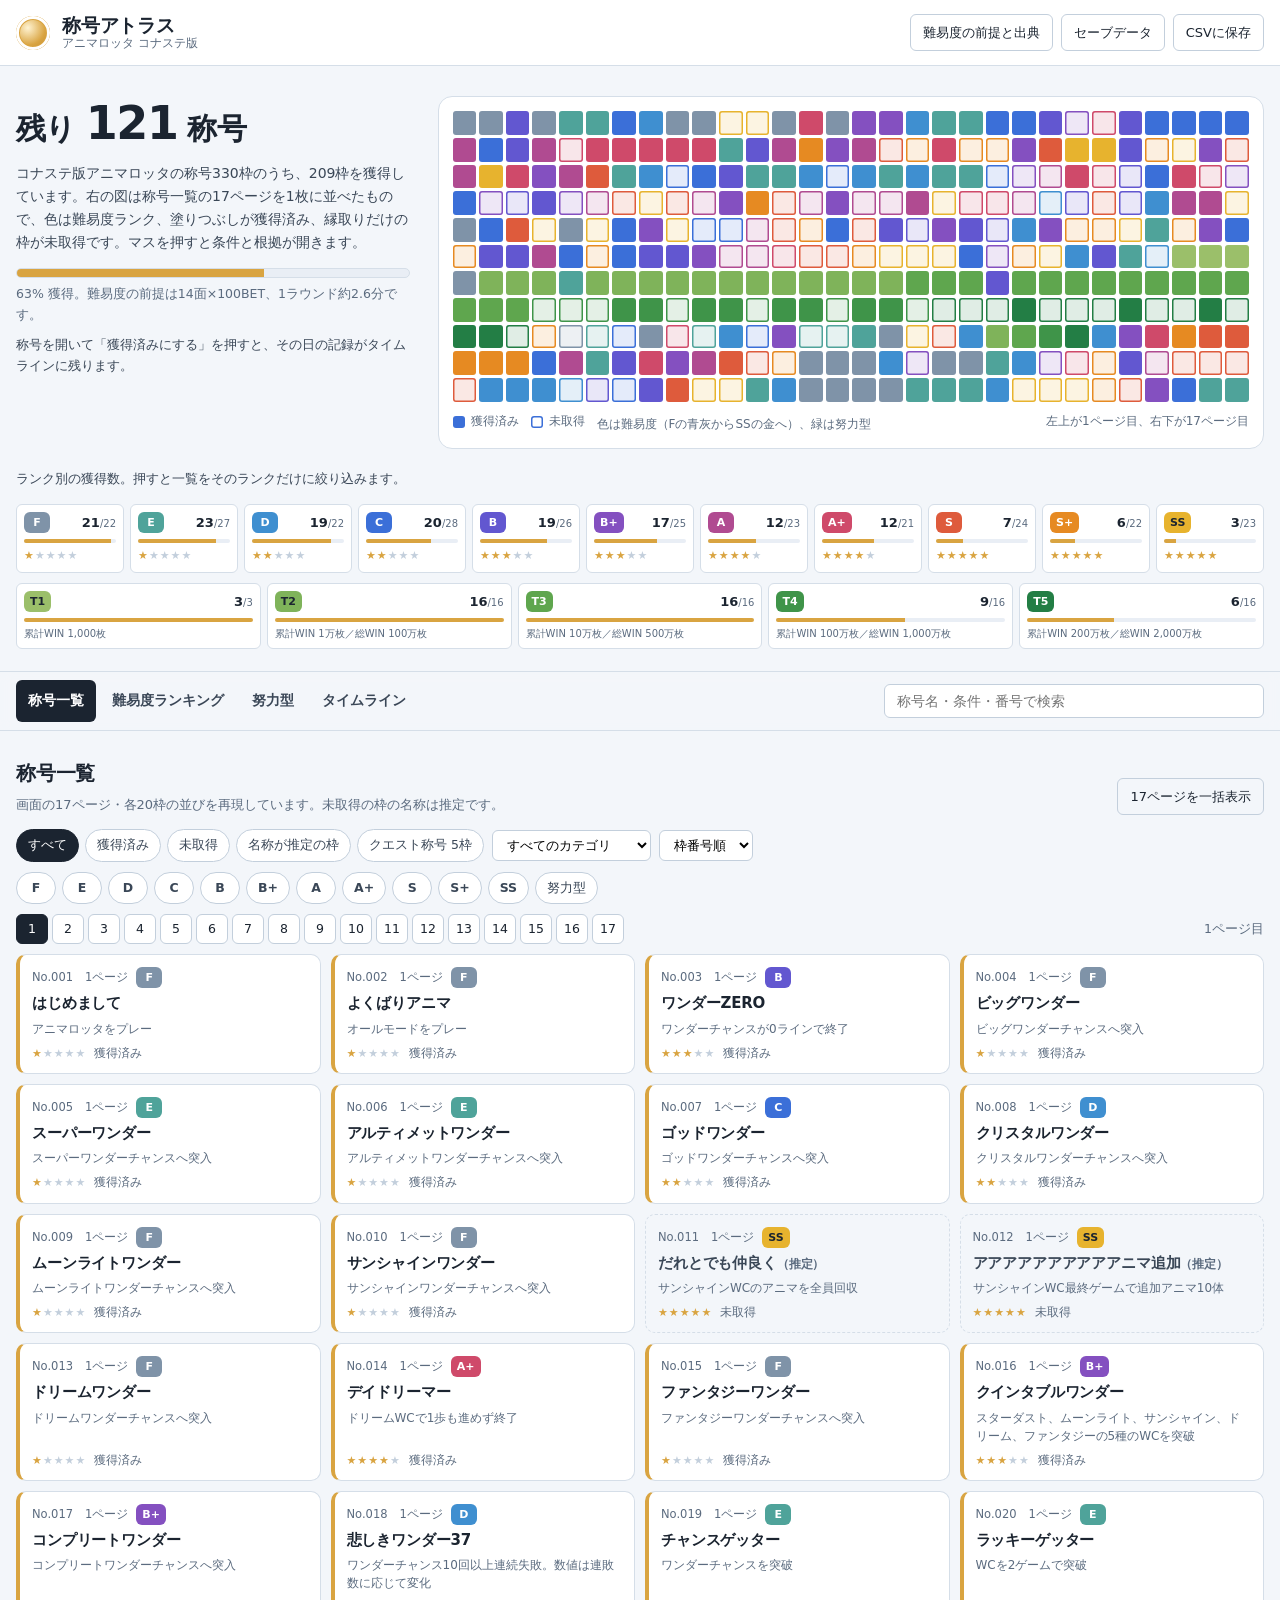
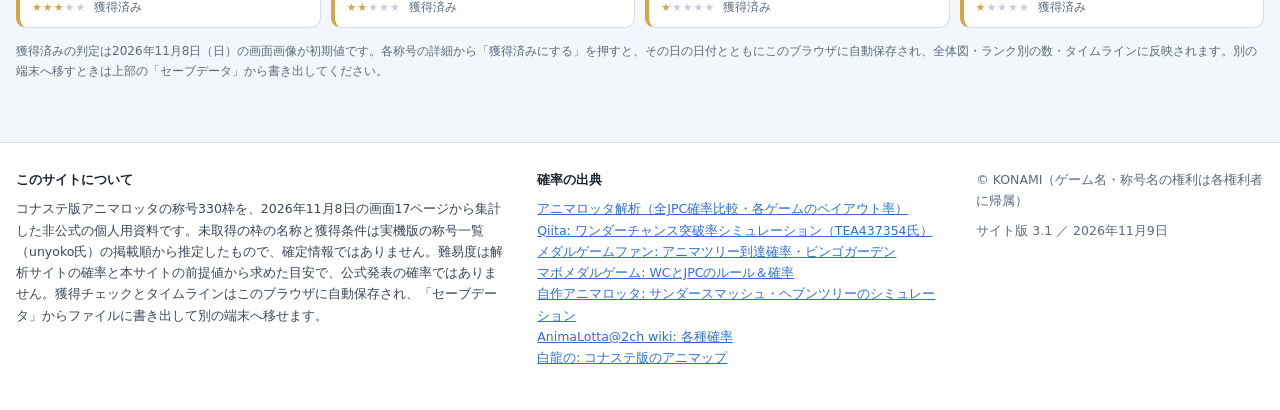
==== index.html @ 0979e703 "称号アトラス サイト版 3.1 を初回コミット コナステ版アニマロッタの称号330枠と推定難易度（難易度データ v1.8）。 日付付きの獲得記録・タイムライン・セーブデータ書き出し/読み込みを含む。 " ====
<!DOCTYPE html><html lang="ja"><head><meta charset="UTF-8"><meta name="viewport" content="width=device-width,initial-scale=1"><meta name="theme-color" content="#f3f6fa"><meta name="description" content="コナステ版アニマロッタの称号330枠を、獲得状況と推定難易度（F〜SS・★・努力型T1〜T5）で一覧・並び替え・絞り込みできる個人用の称号帳。"><title>称号アトラス｜コナステ版アニマロッタ</title><style>:root{color-scheme:light;
--paper:#f3f6fa;--paper2:#ffffff;--paper3:#e9eef5;--ink:#1b2430;--ink2:#3a4757;--muted:#5b6b7f;--line:#d5dee8;--line2:#c3cfdc;
--medal:#d9a441;--medal-soft:#fbf1dc;--sky:#2f6fdb;--sky-soft:#e3ecfb;--focus:#1f4fb0;
--c-F:#7f93a8;--c-E:#4fa39a;--c-D:#3f8fd0;--c-C:#3b6fd8;--c-B:#6257d0;--c-Bp:#8450c0;--c-A:#b04b91;--c-Ap:#cf4a6a;--c-S:#de5b3c;--c-Sp:#e68a22;--c-SS:#e7b32e;
--c-T1:#9bbf6a;--c-T2:#7fb35a;--c-T3:#5fa64e;--c-T4:#3f9449;--c-T5:#237e45;--c-na:#c7d0db;
--r-s:6px;--r-m:10px;--r-l:14px;
--font:"Hiragino Sans","Hiragino Kaku Gothic ProN","Yu Gothic UI","Yu Gothic","Meiryo","Noto Sans JP","Segoe UI",system-ui,sans-serif}
*{box-sizing:border-box}
html{-webkit-text-size-adjust:100%}
body{margin:0;background:var(--paper);color:var(--ink);font-family:var(--font);font-size:14px;line-height:1.65;font-feature-settings:"palt";font-variant-numeric:tabular-nums}
a{color:var(--sky)}
button{font:inherit;color:inherit}
button,input,select{font-family:var(--font)}
:focus-visible{outline:2px solid var(--focus);outline-offset:2px}
.skip{position:absolute;left:-9999px;top:8px;background:var(--ink);color:#fff;padding:8px 12px;border-radius:var(--r-s);z-index:100}
.skip:focus{left:8px}
.wrap{width:min(100% - 32px,1280px);margin:0 auto}
@media(prefers-reduced-motion:reduce){*{transition:none!important;animation:none!important}}

/* ── 上部 ── */
.top{background:var(--paper2);border-bottom:1px solid var(--line)}
.top-row{display:flex;align-items:center;justify-content:space-between;gap:16px;padding:14px 0}
.brand{display:flex;align-items:center;gap:12px;text-decoration:none;color:inherit}
.brand-mark{width:34px;height:34px;border-radius:50%;background:radial-gradient(circle at 35% 35%,#fff3d1,var(--medal) 55%,#b7832c);box-shadow:inset 0 0 0 3px #fff,inset 0 0 0 4px var(--medal)}
.brand-text{display:flex;flex-direction:column;line-height:1.15}
.brand-name{font-weight:800;font-size:19px;letter-spacing:-.01em}
.brand-sub{font-size:11.5px;color:var(--muted)}
.top-actions{display:flex;gap:8px;flex-wrap:wrap;justify-content:flex-end}
.btn{border:1px solid var(--line2);background:var(--paper2);border-radius:var(--r-s);padding:7px 12px;cursor:pointer;font-size:13px}
.btn:hover{border-color:var(--ink2)}
.btn.primary{background:var(--ink);color:#fff;border-color:var(--ink)}
.btn.primary:hover{background:#2a3647}
.btn.ghost{background:transparent}

/* ── ヒーロー：切手シート ── */
.hero{padding:30px 0 22px}
.hero-top{display:grid;grid-template-columns:minmax(260px,1fr) minmax(0,2.1fr);gap:28px;align-items:start}
.hero-bars{margin-top:20px}
.bars-note{margin:0 0 8px;font-size:12.5px;color:var(--muted)}
.hero h1{margin:0 0 10px;font-size:30px;line-height:1.2;letter-spacing:-.02em;font-weight:800}
.hero h1 .n{font-size:46px;letter-spacing:-.03em}
.hero p{margin:0 0 14px;color:var(--ink2);max-width:36em}
.hero .progress{height:10px;background:var(--paper3);border-radius:5px;overflow:hidden;border:1px solid var(--line)}
.hero .progress i{display:block;height:100%;background:var(--medal)}
.hero .progress-note{font-size:12.5px;color:var(--muted);margin-top:6px}
.sheet{background:var(--paper2);border:1px solid var(--line);border-radius:var(--r-l);padding:14px}
.mosaic{display:grid;grid-template-columns:repeat(30,minmax(0,1fr));gap:3px}
.cell{aspect-ratio:1;border:0;padding:0;border-radius:3px;background:var(--c);cursor:pointer;position:relative}
.cell.not{background:color-mix(in srgb,var(--c) 14%,#fff);box-shadow:inset 0 0 0 1.5px var(--c)}
.cell.not.user{box-shadow:inset 0 0 0 1.5px var(--c),inset 0 0 0 4px #fff;background:var(--c)}
.cell:hover{transform:scale(1.25);z-index:2;box-shadow:0 0 0 2px #fff,0 0 0 3.5px var(--ink)}
.cell.dim{opacity:.18}
.sheet-foot{display:flex;flex-wrap:wrap;justify-content:space-between;gap:10px;margin-top:10px;font-size:12px;color:var(--muted)}
.sheet-foot .key{display:inline-flex;align-items:center;gap:6px;margin-right:12px}
.sheet-foot .sw{width:12px;height:12px;border-radius:3px;display:inline-block;background:var(--ink)}
.sheet-foot .sw.hollow{background:#fff;box-shadow:inset 0 0 0 1.5px var(--ink)}
.rankbar{display:grid;grid-template-columns:repeat(11,minmax(0,1fr));gap:6px}
.rankbar.tierbar{grid-template-columns:repeat(5,minmax(0,1fr));margin-top:10px}
.rankcell{border:1px solid var(--line);background:var(--paper2);border-radius:var(--r-s);padding:7px 7px 6px;text-align:left;cursor:pointer;color:inherit}
.rankcell:hover{border-color:var(--ink2)}
.rankcell.active{border-color:var(--ink);box-shadow:inset 0 0 0 1px var(--ink)}
.rc-top{display:flex;justify-content:space-between;align-items:center;gap:4px}
.rc-n{font-weight:800;font-size:13px}
.rc-n small{font-weight:500;color:var(--muted);font-size:10px}
.rc-bar{height:4px;background:var(--paper3);border-radius:2px;margin-top:6px;overflow:hidden}
.rc-bar i{display:block;height:100%;background:var(--medal)}
.rc-label{font-size:10px;color:var(--muted);margin-top:4px;white-space:nowrap;overflow:hidden;text-overflow:ellipsis}

/* ── バッジ ── */
.rk{display:inline-flex;align-items:center;justify-content:center;min-width:30px;height:24px;padding:0 8px;border-radius:var(--r-s);font-weight:800;font-size:12px;line-height:1;color:#fff;background:var(--c-na);vertical-align:middle;white-space:nowrap;position:relative}
.rk.sm{min-width:26px;height:21px;font-size:11px;padding:0 6px}
.rk.lg{min-width:58px;height:46px;font-size:22px;border-radius:var(--r-m)}
.rk i{font-style:normal;font-size:10px;position:absolute;top:-6px;right:-5px;color:var(--ink);background:#fff;border-radius:50%;width:13px;height:13px;line-height:13px;text-align:center;box-shadow:0 0 0 1px var(--line2)}
.rk-F{background:var(--c-F)}.rk-E{background:var(--c-E)}.rk-D{background:var(--c-D)}.rk-C{background:var(--c-C)}.rk-B{background:var(--c-B)}.rk-Bp{background:var(--c-Bp)}.rk-A{background:var(--c-A)}.rk-Ap{background:var(--c-Ap)}.rk-S{background:var(--c-S)}.rk-Sp{background:var(--c-Sp)}
.rk-SS{background:var(--c-SS);color:var(--ink)}
.rk-T1{background:var(--c-T1);color:var(--ink)}.rk-T2{background:var(--c-T2);color:var(--ink)}.rk-T3{background:var(--c-T3)}.rk-T4{background:var(--c-T4)}.rk-T5{background:var(--c-T5)}
.rk-na{background:var(--c-na);color:var(--muted)}
.stars{color:var(--medal);font-size:11px;letter-spacing:1px;white-space:nowrap}
.stars .dim{color:var(--line2)}
.tierlbl{font-size:11px;color:#2f7a45;white-space:nowrap}
.mark{display:inline-block;border-radius:var(--r-s);padding:2px 8px;font-size:11.5px;border:1px solid var(--line2);color:var(--ink2);background:var(--paper2)}
.mark.got{background:var(--medal-soft);border-color:var(--medal);color:#6b4d0e}
.mark.not{background:var(--paper3)}
.mark.est{border-style:dashed}

/* ── ツールバー ── */
.toolbar{position:sticky;top:0;z-index:20;background:rgba(243,246,250,.92);backdrop-filter:blur(6px);border-top:1px solid var(--line);border-bottom:1px solid var(--line)}
.bar{display:flex;align-items:center;justify-content:space-between;gap:14px;padding:8px 0}
.tabs{display:flex;gap:4px}
.tab{border:0;background:transparent;padding:9px 12px;border-radius:var(--r-s);cursor:pointer;font-weight:600;color:var(--ink2)}
.tab:hover{background:var(--paper3)}
.tab.active{background:var(--ink);color:#fff}
.searcharea{flex:1;max-width:380px}
.searcharea input{width:100%;border:1px solid var(--line2);border-radius:var(--r-s);padding:8px 12px;background:var(--paper2);font-size:14px}
.searcharea input:focus{border-color:var(--sky)}

/* ── 本文共通 ── */
.main{padding:22px 0 60px}
.section-header{display:flex;justify-content:space-between;gap:16px;align-items:flex-end;margin:4px 0 14px}
.section-header h2{margin:0;font-size:20px;letter-spacing:-.01em}
.section-header p{margin:4px 0 0;color:var(--muted);font-size:13px;max-width:60em}
.tools{display:flex;flex-wrap:wrap;gap:8px;align-items:center;margin:0 0 10px}
.chips{display:flex;flex-wrap:wrap;gap:6px}
.chip{border:1px solid var(--line2);background:var(--paper2);border-radius:999px;padding:5px 11px;cursor:pointer;font-size:12.5px;color:var(--ink2)}
.chip:hover{border-color:var(--ink2)}
.chip.active{background:var(--ink);border-color:var(--ink);color:#fff}
.chip.rkchip{min-width:40px;text-align:center;font-weight:700}
.sel{border:1px solid var(--line2);background:var(--paper2);border-radius:var(--r-s);padding:6px 10px;font-size:13px}
.toggle{display:inline-flex;align-items:center;gap:6px;font-size:12.5px;color:var(--ink2)}
.board-head{display:flex;justify-content:space-between;align-items:center;gap:12px;margin:6px 0 10px;flex-wrap:wrap}
.count{font-size:12.5px;color:var(--muted)}
.pages{display:flex;flex-wrap:wrap;gap:4px}
.page{border:1px solid var(--line2);background:var(--paper2);border-radius:var(--r-s);min-width:32px;height:30px;cursor:pointer;font-size:12.5px}
.page.active{background:var(--ink);color:#fff;border-color:var(--ink)}
.empty{padding:34px;text-align:center;color:var(--muted);border:1px dashed var(--line2);border-radius:var(--r-m);background:var(--paper2)}
.board-note{font-size:12px;color:var(--muted);margin:14px 0 0}

/* ── 称号カード ── */
.card-grid{display:grid;grid-template-columns:repeat(4,minmax(0,1fr));gap:10px}
.t-card{position:relative;text-align:left;border:1px solid var(--line);background:var(--paper2);border-radius:var(--r-m);padding:12px 12px 10px;cursor:pointer;min-height:118px;display:flex;flex-direction:column;gap:6px}
.t-card:hover{border-color:var(--ink2)}
.t-card.got{border-left:4px solid var(--medal)}
.t-card.not{border-style:dashed;background:var(--paper)}
.t-card.not.user{border-style:solid;border-left:4px solid var(--medal);background:var(--paper2)}
.t-card .head{display:flex;justify-content:space-between;align-items:center;gap:8px}
.t-card .no{font-size:11.5px;color:var(--muted)}
.t-card .name{font-weight:800;font-size:15px;line-height:1.3;letter-spacing:-.01em}
.t-card.not .name{color:var(--ink2)}
.t-card .cond{font-size:12px;color:var(--muted);line-height:1.5;display:-webkit-box;-webkit-line-clamp:2;-webkit-box-orient:vertical;overflow:hidden}
.t-card .foot{margin-top:auto;display:flex;justify-content:space-between;align-items:center;gap:8px;font-size:11.5px;color:var(--muted)}

/* ── ランキング行 ── */
.ranklist{display:flex;flex-direction:column;gap:6px}
.rankrow{display:grid;grid-template-columns:150px 1fr 170px;gap:14px;align-items:center;background:var(--paper2);border:1px solid var(--line);border-radius:var(--r-m);padding:10px 14px;text-align:left;cursor:pointer}
.rankrow:hover{border-color:var(--ink2)}
.rankrow.got{border-left:4px solid var(--medal)}
.rankrow.not{border-left:4px solid var(--line2)}
.rr-rank{display:flex;flex-direction:column;gap:4px;align-items:flex-start}
.rr-idx{font-size:11px;color:var(--muted)}
.rr-name{font-weight:800;font-size:15px}
.rr-cond{font-size:12px;color:var(--muted);line-height:1.5}
.rr-meta{font-size:11.5px;color:var(--muted);text-align:right;line-height:1.6}
.rr-meta b{color:var(--ink);font-size:13.5px}
.rr-meta .got{color:#6b4d0e;font-weight:700}
.tiersec{margin-top:36px;padding-top:24px;border-top:1px solid var(--line)}

/* ── モーダル ── */
.modal-overlay{position:fixed;inset:0;background:rgba(27,36,48,.45);display:none;align-items:flex-start;justify-content:center;padding:40px 16px;overflow:auto;z-index:50}
.modal-overlay.show{display:flex}
.modal{position:relative;background:var(--paper2);border-radius:var(--r-l);width:min(100%,760px);padding:26px 26px 22px;box-shadow:0 20px 50px rgba(27,36,48,.25)}
.modal .close{position:absolute;top:10px;right:12px;border:0;background:transparent;font-size:24px;line-height:1;cursor:pointer;color:var(--muted);width:36px;height:36px;border-radius:50%}
.modal .close:hover{background:var(--paper3);color:var(--ink)}
.modal .small{font-size:12px;color:var(--muted)}
.modal h2{margin:4px 0 10px;font-size:24px;letter-spacing:-.02em;line-height:1.25}
.modal .tags{display:flex;flex-wrap:wrap;gap:6px;margin-bottom:14px}
.detail{border-top:1px solid var(--line);padding:14px 0 4px}
.detail h4{margin:0 0 6px;font-size:12.5px;color:var(--muted);font-weight:600}
.detail p{margin:0 0 6px}
.dgrid{display:grid;grid-template-columns:auto 1fr auto auto;gap:14px;align-items:center}
.dnum{text-align:center;padding:6px 10px;border:1px solid var(--line);border-radius:var(--r-m);min-width:96px}
.dnum b{display:block;font-size:17px}
.dnum span{font-size:10.5px;color:var(--muted)}
.small-print{font-size:12px;color:var(--muted)}
.ovrow{display:flex;flex-wrap:wrap;gap:10px;align-items:center;margin-top:10px}
.actions{display:flex;flex-wrap:wrap;gap:8px;margin-top:14px}
.ttable{width:100%;border-collapse:collapse;font-size:12.5px}
.ttable th,.ttable td{padding:7px 8px;border-bottom:1px solid var(--line);text-align:left;vertical-align:middle}
.ttable th{color:var(--muted);font-size:11.5px;font-weight:600}
details.ref{margin-top:14px;border:1px solid var(--line);border-radius:var(--r-s);padding:8px 12px;background:var(--paper)}
details.ref summary{cursor:pointer;font-size:12.5px;color:var(--muted)}
details.ref p{font-size:12.5px;color:var(--ink2);margin:8px 0 0}
.modal ul{padding-left:18px;margin:6px 0}
.modal li{margin:3px 0}

/* ── 獲得記録・タイムライン・セーブデータ ── */
.btn .dot{display:inline-block;min-width:18px;height:18px;line-height:18px;border-radius:9px;background:var(--sky);color:#fff;font-size:11px;font-weight:700;text-align:center;padding:0 5px;margin-left:6px;vertical-align:1px}
.linkbtn{border:0;background:transparent;padding:0;color:var(--sky);cursor:pointer;font:inherit;font-size:12.5px;text-decoration:underline}
.hero .recent{font-size:12.5px;color:var(--ink2);margin-top:10px;display:flex;align-items:center;gap:6px;flex-wrap:wrap}
.tl-summary{display:flex;flex-wrap:wrap;gap:22px;margin:0 0 20px;font-size:13px;color:var(--ink2);align-items:baseline}
.tl-summary b{font-size:20px;color:var(--ink);font-weight:800}
.tl-day{position:relative;margin:0 0 18px 8px;padding:0 0 6px 20px;border-left:2px solid var(--line2)}
.tl-day::before{content:"";position:absolute;left:-7px;top:5px;width:12px;height:12px;border-radius:50%;background:var(--medal);box-shadow:0 0 0 3px var(--paper)}
.tl-day h3{margin:0 0 8px;font-size:15px;letter-spacing:-.01em}
.tl-day h3 small{font-weight:500;color:var(--muted);font-size:12px}
.tl-day ul{list-style:none;margin:0;padding:0;display:flex;flex-direction:column;gap:6px}
.tl-item{display:flex;align-items:center;justify-content:space-between;gap:12px;background:var(--paper2);border:1px solid var(--line);border-radius:var(--r-m);padding:8px 12px}
.tl-open{border:0;background:transparent;text-align:left;cursor:pointer;display:flex;align-items:center;gap:10px;padding:0;font:inherit;color:inherit;min-width:0}
.tl-open:hover b{text-decoration:underline}
.tl-open b{font-size:15px}
.tl-date{font-size:12px;color:var(--muted);display:inline-flex;align-items:center;gap:6px;white-space:nowrap}
.tl-date input{border:1px solid var(--line2);border-radius:var(--r-s);padding:3px 6px;font:inherit;font-size:12.5px;background:var(--paper2);color:var(--ink)}
.tl-undated::before{background:var(--paper2);box-shadow:0 0 0 3px var(--paper),inset 0 0 0 2px var(--line2)}
.tl-base{color:var(--muted)}
.tl-base::before{background:var(--line2)}
.tl-base h3{color:var(--ink2)}
.tl-base p{margin:0;font-size:12.5px}
.warn{color:#9a3b2e}
.savegrid{display:grid;grid-template-columns:1fr 1fr;gap:12px;margin:8px 0 10px}
.savebox{border:1px solid var(--line);border-radius:var(--r-m);padding:12px 14px;background:var(--paper)}
.savebox h4{margin:0 0 6px;font-size:13px;color:var(--ink);font-weight:700}
.savebox p{font-size:12.5px;color:var(--ink2);margin:0 0 10px}
@media(max-width:640px){.savegrid{grid-template-columns:1fr}.tl-item{flex-direction:column;align-items:flex-start}}

/* ── フッター ── */
.source{border-top:1px solid var(--line);background:var(--paper2);padding:26px 0 34px;font-size:12.5px;color:var(--ink2)}
.foot-grid{display:grid;grid-template-columns:1.2fr 1fr .7fr;gap:28px}
.foot-title{margin:0 0 6px;font-weight:700;color:var(--ink)}
.source p{margin:0 0 8px;line-height:1.7}
.foot-meta{color:var(--muted)}

/* ── 画面幅 ── */
@media(max-width:1100px){.card-grid{grid-template-columns:repeat(3,minmax(0,1fr))}}
@media(max-width:900px){.hero-top{grid-template-columns:1fr}.mosaic{grid-template-columns:repeat(20,minmax(0,1fr))}.rankbar{grid-template-columns:repeat(6,minmax(0,1fr))}.foot-grid{grid-template-columns:1fr}.rankrow{grid-template-columns:120px 1fr}.rr-meta{grid-column:1/-1;text-align:left;display:flex;gap:14px}.dgrid{grid-template-columns:auto 1fr}}
@media(max-width:640px){.wrap{width:min(100% - 24px,1280px)}.top-row{flex-direction:column;align-items:flex-start}.hero h1{font-size:24px}.hero h1 .n{font-size:36px}.card-grid{grid-template-columns:repeat(2,minmax(0,1fr))}.bar{flex-direction:column;align-items:stretch}.searcharea{max-width:none}.tabs{overflow-x:auto}.rankbar{grid-template-columns:repeat(4,minmax(0,1fr))}.rankbar.tierbar{grid-template-columns:repeat(5,minmax(0,1fr))}.mosaic{grid-template-columns:repeat(15,minmax(0,1fr))}.modal{padding:22px 16px 18px}}
@media(max-width:420px){.card-grid{grid-template-columns:1fr}}
/* v3.0: すべてのスタイルは base.css にまとめた。拡張用に空けてある。 */
</style></head><body>
<a class="skip" href="#app">本文へ移動</a>
<header class="top">
  <div class="wrap top-row">
    <a class="brand" href="#" id="brandHome"><span class="brand-mark" aria-hidden="true"></span><span class="brand-text"><span class="brand-name">称号アトラス</span><span class="brand-sub">アニマロッタ コナステ版</span></span></a>
    <div class="top-actions">
      <button class="btn ghost" id="assumpBtn">難易度の前提と出典</button>
      <button class="btn ghost" id="saveBtn">セーブデータ</button>
      <button class="btn ghost" id="exportBtn">CSVに保存</button>
    </div>
  </div>
</header>
<section class="hero wrap" id="hero" aria-label="獲得状況の全体図"></section>
<div class="toolbar" id="toolbar">
  <div class="wrap bar">
    <nav class="tabs" role="tablist" aria-label="表示の切り替え">
      <button class="tab active" data-view="list" role="tab" aria-selected="true">称号一覧</button>
      <button class="tab" data-view="ranking" role="tab" aria-selected="false">難易度ランキング</button>
      <button class="tab" data-view="tiered" role="tab" aria-selected="false">努力型</button>
      <button class="tab" data-view="timeline" role="tab" aria-selected="false">タイムライン</button>
    </nav>
    <div class="searcharea"><input id="search" type="search" placeholder="称号名・条件・番号で検索" aria-label="称号を検索" autocomplete="off"></div>
  </div>
</div>
<main class="wrap main"><div id="app"></div></main>
<footer class="source">
  <div class="wrap foot-grid">
    <div>
      <p class="foot-title">このサイトについて</p>
      <p>コナステ版アニマロッタの称号330枠を、2026年11月8日の画面17ページから集計した非公式の個人用資料です。未取得の枠の名称と獲得条件は実機版の称号一覧（unyoko氏）の掲載順から推定したもので、確定情報ではありません。難易度は解析サイトの確率と本サイトの前提値から求めた目安で、公式発表の確率ではありません。獲得チェックとタイムラインはこのブラウザに自動保存され、「セーブデータ」からファイルに書き出して別の端末へ移せます。</p>
    </div>
    <div>
      <p class="foot-title">確率の出典</p>
      <p><a target="_blank" rel="noopener" href="https://monnpare.blogspot.com/2026/04/jpc_22.html">アニマロッタ解析（全JPC確率比較・各ゲームのペイアウト率）</a><br><a target="_blank" rel="noopener" href="https://qiita.com/TEA437354/items/ac014c89fb45da984729">Qiita: ワンダーチャンス突破率シミュレーション（TEA437354氏）</a><br><a target="_blank" rel="noopener" href="https://medalgamefan.com/animalotta/page002.htm">メダルゲームファン: アニマツリー到達確率・ビンゴガーデン</a><br><a target="_blank" rel="noopener" href="https://mabo-medalgame.com/animalotta-wc-jpc/">マボメダルゲーム: WCとJPCのルール＆確率</a><br><a target="_blank" rel="noopener" href="https://zisakuanimarotta.blogspot.com/2019/11/16-9po2.html">自作アニマロッタ: サンダースマッシュ・ヘブンツリーのシミュレーション</a><br><a target="_blank" rel="noopener" href="https://w.atwiki.jp/animalotta/pages/19.html">AnimaLotta@2ch wiki: 各種確率</a><br><a target="_blank" rel="noopener" href="https://byakuryu.seesaa.net/article/202101article_KONAST_AnimaLotta_animap.html">白龍の: コナステ版のアニマップ</a></p>
    </div>
    <div class="foot-meta">
      <p>© KONAMI（ゲーム名・称号名の権利は各権利者に帰属）</p>
      <p>サイト版 3.1 ／ 2026年11月9日</p>
    </div>
  </div>
</footer>
<div class="modal-overlay" id="overlay" role="presentation"><div class="modal" role="dialog" aria-modal="true" aria-labelledby="dialogTitle" tabindex="-1"><button class="close" id="closeModal" aria-label="閉じる">×</button><div id="modalContent"></div></div></div>
<input type="file" id="importFile" accept="application/json,.json" hidden>
<script id="sourceData" type="application/json">{"arcade":[{"arcade_id":1,"name":"はじめまして","condition":"アニマロッタをプレー","condition_status":"実機参考","category":"ワンダー・JPC","availability":"獲得済み（画像確認）","konaste_slot":1,"sp_note":""},{"arcade_id":2,"name":"アニツナコッペ","condition":"アニマロッタとツナガロッタの両方をプレー","condition_status":"実機参考","category":"ワンダー・JPC","availability":"コナステ枠なし（順序推定）","konaste_slot":null,"sp_note":"画像上の枠に対応が見つからない（非公式・並び順から推定）"},{"arcade_id":3,"name":"アニコロツナサンド","condition":"アニマロッタ・カラコロッタ・ツナガロッタをプレー","condition_status":"実機参考","category":"ワンダー・JPC","availability":"コナステ枠なし（順序推定）","konaste_slot":null,"sp_note":"画像上の枠に対応が見つからない（非公式・並び順から推定）"},{"arcade_id":4,"name":"アニカラバーガー","condition":"アニマロッタとカラコロッタをプレー","condition_status":"実機参考","category":"ワンダー・JPC","availability":"コナステ枠なし（順序推定）","konaste_slot":null,"sp_note":"画像上の枠に対応が見つからない（非公式・並び順から推定）"},{"arcade_id":5,"name":"ビギナー卒業","condition":"チュートリアルをクリア","condition_status":"実機参考","category":"ワンダー・JPC","availability":"コナステ枠なし（順序推定）","konaste_slot":null,"sp_note":"画像上の枠に対応が見つからない（非公式・並び順から推定）"},{"arcade_id":6,"name":"よくばりアニマ","condition":"オールモードをプレー","condition_status":"実機参考","category":"ワンダー・JPC","availability":"獲得済み（画像確認）","konaste_slot":2,"sp_note":""},{"arcade_id":7,"name":"ワンダーZERO","condition":"ワンダーチャンスが0ラインで終了","condition_status":"実機参考","category":"ワンダー・JPC","availability":"獲得済み（画像確認）","konaste_slot":3,"sp_note":""},{"arcade_id":8,"name":"ビッグワンダー","condition":"ビッグワンダーチャンスへ突入","condition_status":"実機参考","category":"ワンダー・JPC","availability":"獲得済み（画像確認）","konaste_slot":4,"sp_note":""},{"arcade_id":9,"name":"スーパーワンダー","condition":"スーパーワンダーチャンスへ突入","condition_status":"実機参考","category":"ワンダー・JPC","availability":"獲得済み（画像確認）","konaste_slot":5,"sp_note":""},{"arcade_id":10,"name":"アルティメットワンダー","condition":"アルティメットワンダーチャンスへ突入","condition_status":"実機参考","category":"ワンダー・JPC","availability":"獲得済み（画像確認）","konaste_slot":6,"sp_note":""},{"arcade_id":11,"name":"ゴッドワンダー","condition":"ゴッドワンダーチャンスへ突入","condition_status":"実機参考","category":"ワンダー・JPC","availability":"獲得済み（画像確認）","konaste_slot":7,"sp_note":""},{"arcade_id":12,"name":"クリスタルワンダー","condition":"クリスタルワンダーチャンスへ突入","condition_status":"実機参考","category":"ワンダー・JPC","availability":"獲得済み（画像確認）","konaste_slot":8,"sp_note":""},{"arcade_id":13,"name":"ムーンライトワンダー","condition":"ムーンライトワンダーチャンスへ突入","condition_status":"実機参考","category":"ワンダー・JPC","availability":"獲得済み（画像確認）","konaste_slot":9,"sp_note":""},{"arcade_id":14,"name":"サンシャインワンダー","condition":"サンシャインワンダーチャンスへ突入","condition_status":"実機参考","category":"ワンダー・JPC","availability":"獲得済み（画像確認）","konaste_slot":10,"sp_note":""},{"arcade_id":15,"name":"だれとでも仲良く","condition":"サンシャインWCのアニマを全員回収","condition_status":"実機参考","category":"ワンダー・JPC","availability":"未取得（枠推定）","konaste_slot":11,"sp_note":""},{"arcade_id":16,"name":"アアアアアアアアアアニマ追加","condition":"サンシャインWC最終ゲームで追加アニマ10体","condition_status":"実機参考","category":"ワンダー・JPC","availability":"未取得（枠推定）","konaste_slot":12,"sp_note":""},{"arcade_id":17,"name":"ドリームワンダー","condition":"ドリームワンダーチャンスへ突入","condition_status":"実機参考","category":"ワンダー・JPC","availability":"獲得済み（画像確認）","konaste_slot":13,"sp_note":""},{"arcade_id":18,"name":"デイドリーマー","condition":"ドリームWCで1歩も進めず終了","condition_status":"実機参考","category":"ワンダー・JPC","availability":"獲得済み（画像確認）","konaste_slot":14,"sp_note":""},{"arcade_id":19,"name":"ファンタジーワンダー","condition":"ファンタジーワンダーチャンスへ突入","condition_status":"実機参考","category":"ワンダー・JPC","availability":"獲得済み（画像確認）","konaste_slot":15,"sp_note":""},{"arcade_id":20,"name":"クインタブルワンダー","condition":"スターダスト、ムーンライト、サンシャイン、ドリーム、ファンタジーの5種のWCを突破","condition_status":"実機参考","category":"ワンダー・JPC","availability":"獲得済み（画像確認）","konaste_slot":16,"sp_note":""},{"arcade_id":21,"name":"コンプリートワンダー","condition":"コンプリートワンダーチャンスへ突入","condition_status":"実機参考","category":"ワンダー・JPC","availability":"獲得済み（画像確認）","konaste_slot":17,"sp_note":""},{"arcade_id":22,"name":"悲しきワンダー10","condition":"ワンダーチャンス10回以上連続失敗。数値は連敗数に応じて変化","condition_status":"実機参考","category":"ワンダー・JPC","availability":"獲得済み（画像確認）","konaste_slot":18,"sp_note":""},{"arcade_id":23,"name":"チャンスゲッター","condition":"ワンダーチャンスを突破","condition_status":"実機参考","category":"ワンダー・JPC","availability":"獲得済み（画像確認）","konaste_slot":19,"sp_note":""},{"arcade_id":24,"name":"ラッキーゲッター","condition":"WCを2ゲームで突破","condition_status":"実機参考","category":"ワンダー・JPC","availability":"獲得済み（画像確認）","konaste_slot":20,"sp_note":""},{"arcade_id":25,"name":"ミラクルゲッター","condition":"WCを1ゲームで突破","condition_status":"実機参考","category":"ワンダー・JPC","availability":"獲得済み（画像確認）","konaste_slot":21,"sp_note":""},{"arcade_id":26,"name":"ビッグちゃん","condition":"ビッグワンダーチャンスを突破","condition_status":"実機参考","category":"ワンダー・JPC","availability":"獲得済み（画像確認）","konaste_slot":22,"sp_note":""},{"arcade_id":27,"name":"スーパーちゃん","condition":"スーパーワンダーチャンスを突破","condition_status":"実機参考","category":"ワンダー・JPC","availability":"獲得済み（画像確認）","konaste_slot":23,"sp_note":""},{"arcade_id":28,"name":"アルティメットちゃん","condition":"アルティメットワンダーチャンスを突破","condition_status":"実機参考","category":"ワンダー・JPC","availability":"未取得（枠推定）","konaste_slot":24,"sp_note":""},{"arcade_id":29,"name":"ゴッドちゃん","condition":"ゴッドワンダーチャンスを突破","condition_status":"実機参考","category":"ワンダー・JPC","availability":"未取得（枠推定）","konaste_slot":25,"sp_note":""},{"arcade_id":30,"name":"クリスタルちゃん","condition":"クリスタルワンダーチャンスを突破","condition_status":"実機参考","category":"ワンダー・JPC","availability":"獲得済み（画像確認）","konaste_slot":26,"sp_note":""},{"arcade_id":31,"name":"ムーンライトちゃん","condition":"ムーンライトワンダーチャンスを突破","condition_status":"実機参考","category":"ワンダー・JPC","availability":"獲得済み（画像確認）","konaste_slot":27,"sp_note":""},{"arcade_id":32,"name":"サンシャインちゃん","condition":"サンシャインワンダーチャンスを突破","condition_status":"実機参考","category":"ワンダー・JPC","availability":"獲得済み（画像確認）","konaste_slot":28,"sp_note":""},{"arcade_id":33,"name":"ドリームちゃん","condition":"ドリームワンダーチャンスを突破","condition_status":"実機参考","category":"ワンダー・JPC","availability":"獲得済み（画像確認）","konaste_slot":29,"sp_note":""},{"arcade_id":34,"name":"ファンタジーちゃん","condition":"ファンタジーワンダーチャンスを突破","condition_status":"実機参考","category":"ワンダー・JPC","availability":"獲得済み（画像確認）","konaste_slot":30,"sp_note":""},{"arcade_id":35,"name":"コンプリートチャレンジャー","condition":"コンプリートワンダーチャンスを突破","condition_status":"実機参考","category":"ワンダー・JPC","availability":"獲得済み（画像確認）","konaste_slot":31,"sp_note":""},{"arcade_id":36,"name":"天界の挑戦者","condition":"ヘブンチャレンジに参加し、チャレンジ中にリンゴを獲得","condition_status":"実機参考","category":"ワンダー・JPC","availability":"獲得済み（画像確認）","konaste_slot":32,"sp_note":""},{"arcade_id":37,"name":"イカロスの翼","condition":"ヘブンチャレンジでベット対象のアニマに5HIT","condition_status":"実機参考","category":"ワンダー・JPC","availability":"獲得済み（画像確認）","konaste_slot":33,"sp_note":""},{"arcade_id":38,"name":"エンジェルウィング","condition":"ヘブンチャレンジで5種のアニマそれぞれに2HIT","condition_status":"実機参考","category":"ワンダー・JPC","availability":"獲得済み（画像確認）","konaste_slot":34,"sp_note":""},{"arcade_id":39,"name":"スターダストハンター","condition":"スターダストJPC直行の虹色リンゴを獲得","condition_status":"実機参考","category":"ワンダー・JPC","availability":"未取得（枠推定）","konaste_slot":35,"sp_note":""},{"arcade_id":40,"name":"ムーンライトハンター","condition":"ムーンライトJPC直行の虹色リンゴを獲得","condition_status":"実機参考","category":"ワンダー・JPC","availability":"獲得済み（画像確認）","konaste_slot":36,"sp_note":""},{"arcade_id":41,"name":"サンシャインハンター","condition":"サンシャインJPC直行の虹色リンゴを獲得","condition_status":"実機参考","category":"ワンダー・JPC","availability":"獲得済み（画像確認）","konaste_slot":37,"sp_note":""},{"arcade_id":42,"name":"ドリームハンター","condition":"ドリームJPC直行の虹色リンゴを獲得","condition_status":"実機参考","category":"ワンダー・JPC","availability":"獲得済み（画像確認）","konaste_slot":38,"sp_note":""},{"arcade_id":43,"name":"ファンタジーハンター","condition":"ファンタジーJPC直行の虹色リンゴを獲得","condition_status":"実機参考","category":"ワンダー・JPC","availability":"獲得済み（画像確認）","konaste_slot":39,"sp_note":""},{"arcade_id":44,"name":"天空の覇者","condition":"5種のJACKPOT（スターダスト、ムーンライト、サンシャイン、ドリーム、ファンタジー）を獲得","condition_status":"実機参考","category":"ワンダー・JPC","availability":"獲得済み（画像確認）","konaste_slot":40,"sp_note":""},{"arcade_id":45,"name":"アップルクラウド","condition":"ヘブンステップを獲得","condition_status":"実機参考","category":"ジャックポット","availability":"獲得済み（画像確認）","konaste_slot":41,"sp_note":""},{"arcade_id":46,"name":"ジャックポッター","condition":"等倍のスターダストJPを獲得（他種JPを先に取ると対象外となる場合あり）","condition_status":"実機参考","category":"ジャックポット","availability":"獲得済み（画像確認）","konaste_slot":42,"sp_note":""},{"arcade_id":47,"name":"ジャックポッターD","condition":"虹色リンゴ経由でJPを獲得","condition_status":"実機参考","category":"ジャックポット","availability":"獲得済み（画像確認）","konaste_slot":43,"sp_note":""},{"arcade_id":48,"name":"ハイパージャック","condition":"5,000枚以上のJPを獲得","condition_status":"実機参考","category":"ジャックポット","availability":"獲得済み（画像確認）","konaste_slot":44,"sp_note":""},{"arcade_id":49,"name":"ビッグジャック","condition":"ビッグJP獲得","condition_status":"実機参考","category":"ジャックポット","availability":"獲得済み（画像確認）","konaste_slot":45,"sp_note":""},{"arcade_id":50,"name":"スーパージャック","condition":"スーパーJP獲得","condition_status":"実機参考","category":"ジャックポット","availability":"獲得済み（画像確認）","konaste_slot":46,"sp_note":""},{"arcade_id":51,"name":"アルティメットジャック","condition":"アルティメットJP獲得","condition_status":"実機参考","category":"ジャックポット","availability":"未取得（枠推定）","konaste_slot":47,"sp_note":""},{"arcade_id":52,"name":"ゴッドジャック","condition":"ゴッドJP獲得","condition_status":"実機参考","category":"ジャックポット","availability":"未取得（枠推定）","konaste_slot":48,"sp_note":""},{"arcade_id":53,"name":"クリスタルジャック","condition":"クリスタルJP獲得","condition_status":"実機参考","category":"ジャックポット","availability":"獲得済み（画像確認）","konaste_slot":49,"sp_note":""},{"arcade_id":54,"name":"もうなにもこわくない","condition":"ビッグ・スーパー・アルティメット・ゴッド・クリスタルの各JPを獲得","condition_status":"実機参考","category":"ジャックポット","availability":"未取得（枠推定）","konaste_slot":50,"sp_note":""},{"arcade_id":55,"name":"クリスタルジャックダブル","condition":"クリスタルJPを倍率×2のアイテムで獲得","condition_status":"実機参考","category":"ジャックポット","availability":"未取得（枠推定）","konaste_slot":51,"sp_note":""},{"arcade_id":56,"name":"ムーンライトジャック","condition":"ムーンライトJPCでRound 2突破","condition_status":"実機参考","category":"ジャックポット","availability":"獲得済み（画像確認）","konaste_slot":52,"sp_note":""},{"arcade_id":57,"name":"ムーンライトドリーム","condition":"ムーンライトJPCでRound 3突破","condition_status":"実機参考","category":"ジャックポット","availability":"獲得済み（画像確認）","konaste_slot":53,"sp_note":""},{"arcade_id":58,"name":"ムーンライトミラクル","condition":"ムーンライトJPCでRound 4突破","condition_status":"実機参考","category":"ジャックポット","availability":"獲得済み（画像確認）","konaste_slot":54,"sp_note":""},{"arcade_id":59,"name":"ムーンライトレジェンド","condition":"ムーンライトJPCでRound 5突破","condition_status":"実機参考","category":"ジャックポット","availability":"獲得済み（画像確認）","konaste_slot":55,"sp_note":""},{"arcade_id":60,"name":"サンシャインジャック","condition":"サンシャインJPCで1箇所に4HITしJP獲得","condition_status":"実機参考","category":"ジャックポット","availability":"獲得済み（画像確認）","konaste_slot":56,"sp_note":""},{"arcade_id":61,"name":"サンシャインダブル","condition":"サンシャインJPCで2箇所に4HITしJP獲得","condition_status":"実機参考","category":"ジャックポット","availability":"未取得（枠推定）","konaste_slot":57,"sp_note":""},{"arcade_id":62,"name":"サンシャインマスター","condition":"サンシャインJPCで3箇所以上に4HITしJP獲得","condition_status":"実機参考","category":"ジャックポット","availability":"未取得（枠推定）","konaste_slot":58,"sp_note":""},{"arcade_id":63,"name":"ドリームジャック","condition":"ドリームJP獲得","condition_status":"実機参考","category":"ジャックポット","availability":"獲得済み（画像確認）","konaste_slot":59,"sp_note":""},{"arcade_id":64,"name":"ドリームリピーター","condition":"ドリームJPを2倍以上で獲得","condition_status":"実機参考","category":"ジャックポット","availability":"未取得（枠推定）","konaste_slot":60,"sp_note":""},{"arcade_id":65,"name":"ファンタジージャック","condition":"ファンタジーJP獲得","condition_status":"実機参考","category":"ジャックポット","availability":"獲得済み（画像確認）","konaste_slot":61,"sp_note":""},{"arcade_id":66,"name":"ハイパーファンタジア","condition":"ファンタジーJPを20倍以上で獲得（実機2026年2月時点の追記あり）","condition_status":"実機参考","category":"ジャックポット","availability":"獲得済み（画像確認）","konaste_slot":62,"sp_note":""},{"arcade_id":67,"name":"レジェンド・コンプリート","condition":"コンプリートJP獲得","condition_status":"実機参考","category":"ジャックポット","availability":"獲得済み（画像確認）","konaste_slot":63,"sp_note":""},{"arcade_id":68,"name":"さんさん★ミラクル","condition":"ミラクルルーレットで×3を引く","condition_status":"実機参考","category":"ジャックポット","availability":"獲得済み（画像確認）","konaste_slot":64,"sp_note":""},{"arcade_id":69,"name":"ごーごー★ミラクル","condition":"ミラクルルーレットで×5を引く","condition_status":"実機参考","category":"ジャックポット","availability":"獲得済み（画像確認）","konaste_slot":65,"sp_note":""},{"arcade_id":70,"name":"てんてん★ミラクル","condition":"ミラクルルーレットで×10を引く","condition_status":"実機参考","category":"ジャックポット","availability":"獲得済み（画像確認）","konaste_slot":66,"sp_note":""},{"arcade_id":71,"name":"穴掘り師","condition":"チェーンボンバーで200列発掘","condition_status":"実機参考","category":"累積達成","availability":"獲得済み（画像確認）","konaste_slot":67,"sp_note":""},{"arcade_id":72,"name":"ラインマン","condition":"ビンゴガーデンで累計100ライン","condition_status":"実機参考","category":"累積達成","availability":"獲得済み（画像確認）","konaste_slot":68,"sp_note":""},{"arcade_id":73,"name":"木のぼり師","condition":"アニマツリーで累計1,000階到達","condition_status":"実機参考","category":"累積達成","availability":"未取得（枠推定）","konaste_slot":69,"sp_note":""},{"arcade_id":74,"name":"ハチ飼い","condition":"ハニーエイト/ハニーファイブでハチミツ累計888個","condition_status":"実機参考","category":"累積達成","availability":"獲得済み（画像確認）","konaste_slot":70,"sp_note":""},{"arcade_id":75,"name":"園芸家","condition":"ビンゴファームで累計500ライン","condition_status":"実機参考","category":"累積達成","availability":"獲得済み（画像確認）","konaste_slot":71,"sp_note":""},{"arcade_id":76,"name":"勝負師","condition":"Wi-Fiアニマスロットでボーナス累計5回","condition_status":"実機参考","category":"累積達成","availability":"コナステ枠なし（順序推定）","konaste_slot":null,"sp_note":"画像上の枠に対応が見つからない（非公式・並び順から推定）"},{"arcade_id":77,"name":"バルーンつかい","condition":"ビンゴバルーンで累計100ライン","condition_status":"実機参考","category":"累積達成","availability":"獲得済み（画像確認）","konaste_slot":72,"sp_note":""},{"arcade_id":78,"name":"お花屋さん","condition":"ハッピーフラワーで花を累計200個咲かせる","condition_status":"実機参考","category":"累積達成","availability":"獲得済み（画像確認）","konaste_slot":73,"sp_note":""},{"arcade_id":79,"name":"おやつはドロップ","condition":"アニマドロップで累計10回全消し","condition_status":"実機参考","category":"累積達成","availability":"獲得済み（画像確認）","konaste_slot":74,"sp_note":""},{"arcade_id":80,"name":"ビリビリきちゃう！","condition":"サンダースマッシュで累計10,000個破壊","condition_status":"実機参考","category":"累積達成","availability":"未取得（枠推定）","konaste_slot":75,"sp_note":""},{"arcade_id":81,"name":"星占い","condition":"トゥインクルリンクで累計1,000LINK","condition_status":"実機参考","category":"累積達成","availability":"獲得済み（画像確認）","konaste_slot":76,"sp_note":""},{"arcade_id":82,"name":"宇宙の掃除屋","condition":"メテオボンバーで宝箱累計100個","condition_status":"実機参考","category":"累積達成","availability":"獲得済み（画像確認）","konaste_slot":77,"sp_note":""},{"arcade_id":83,"name":"射的屋さん","condition":"ビンゴショットで累計200ライン","condition_status":"実機参考","category":"累積達成","availability":"獲得済み（画像確認）","konaste_slot":78,"sp_note":""},{"arcade_id":84,"name":"炭鉱家","condition":"マジカルマインで宝箱累計200個","condition_status":"実機参考","category":"累積達成","availability":"獲得済み（画像確認）","konaste_slot":79,"sp_note":""},{"arcade_id":85,"name":"調合師","condition":"ビンゴエリクサーで累計100ライン","condition_status":"実機参考","category":"累積達成","availability":"獲得済み（画像確認）","konaste_slot":80,"sp_note":""},{"arcade_id":86,"name":"デストロイヤー","condition":"チェーンボンバーで1,000列発掘","condition_status":"実機参考","category":"累積達成","availability":"未取得（枠推定）","konaste_slot":81,"sp_note":""},{"arcade_id":87,"name":"ラインメーカー","condition":"ビンゴガーデンで累計500ライン","condition_status":"実機参考","category":"累積達成","availability":"未取得（枠推定）","konaste_slot":82,"sp_note":""},{"arcade_id":88,"name":"ツリークライマー","condition":"アニマツリーで累計5,000階到達","condition_status":"実機参考","category":"累積達成","availability":"未取得（枠推定）","konaste_slot":83,"sp_note":""},{"arcade_id":89,"name":"ハチミツ屋さん","condition":"ハニーエイト/ハニーファイブでハチミツ累計8,888個","condition_status":"実機参考","category":"累積達成","availability":"獲得済み（画像確認）","konaste_slot":84,"sp_note":""},{"arcade_id":90,"name":"農民","condition":"ビンゴファームで累計2,000ライン","condition_status":"実機参考","category":"累積達成","availability":"未取得（枠推定）","konaste_slot":85,"sp_note":""},{"arcade_id":91,"name":"空の旅人","condition":"ビンゴバルーンで累計500ライン","condition_status":"実機参考","category":"累積達成","availability":"未取得（枠推定）","konaste_slot":86,"sp_note":""},{"arcade_id":92,"name":"はなさかアニマ","condition":"ハッピーフラワーで花を累計1,000個咲かせる","condition_status":"実機参考","category":"累積達成","availability":"獲得済み（画像確認）","konaste_slot":87,"sp_note":""},{"arcade_id":93,"name":"主食はドロップ","condition":"アニマドロップで累計100回全消し","condition_status":"実機参考","category":"累積達成","availability":"獲得済み（画像確認）","konaste_slot":88,"sp_note":""},{"arcade_id":94,"name":"ゴロゴロピシャーン！","condition":"サンダースマッシュで累計50,000個破壊","condition_status":"実機参考","category":"累積達成","availability":"未取得（枠推定）","konaste_slot":89,"sp_note":""},{"arcade_id":95,"name":"星間夜行","condition":"トゥインクルリンクで累計5,000LINK","condition_status":"実機参考","category":"累積達成","availability":"未取得（枠推定）","konaste_slot":90,"sp_note":""},{"arcade_id":96,"name":"コメットハンター","condition":"メテオボンバーで宝箱累計500個","condition_status":"実機参考","category":"累積達成","availability":"獲得済み（画像確認）","konaste_slot":91,"sp_note":""},{"arcade_id":97,"name":"ショット・ショット・ショット","condition":"ビンゴショットで累計1,000ライン","condition_status":"実機参考","category":"累積達成","availability":"未取得（枠推定）","konaste_slot":92,"sp_note":""},{"arcade_id":98,"name":"マジシャン","condition":"マジカルマインで宝箱累計1,000個","condition_status":"実機参考","category":"累積達成","availability":"未取得（枠推定）","konaste_slot":93,"sp_note":""},{"arcade_id":99,"name":"アルケミスト","condition":"ビンゴエリクサーで累計500ライン","condition_status":"実機参考","category":"累積達成","availability":"獲得済み（画像確認）","konaste_slot":94,"sp_note":""},{"arcade_id":100,"name":"爆連鎖☆亜弐魔","condition":"チェーンボンバーで2,000列発掘","condition_status":"実機参考","category":"累積達成","availability":"未取得（枠推定）","konaste_slot":95,"sp_note":""},{"arcade_id":101,"name":"サウザンド・ライン","condition":"ビンゴガーデンで累計1,000ライン","condition_status":"実機参考","category":"累積達成","availability":"未取得（枠推定）","konaste_slot":96,"sp_note":""},{"arcade_id":102,"name":"木登りの達人","condition":"アニマツリーで累計10,000階到達","condition_status":"実機参考","category":"累積達成","availability":"未取得（枠推定）","konaste_slot":97,"sp_note":""},{"arcade_id":103,"name":"ハニーハンター","condition":"ハニーエイト/ハニーファイブでハチミツ累計88,888個","condition_status":"実機参考","category":"累積達成","availability":"未取得（枠推定）","konaste_slot":98,"sp_note":""},{"arcade_id":104,"name":"大農園領主","condition":"ビンゴファームで累計5,000ライン","condition_status":"実機参考","category":"累積達成","availability":"未取得（枠推定）","konaste_slot":99,"sp_note":""},{"arcade_id":105,"name":"空が私を呼んでいる","condition":"ビンゴバルーンで累計1,000ライン","condition_status":"実機参考","category":"累積達成","availability":"未取得（枠推定）","konaste_slot":100,"sp_note":""},{"arcade_id":106,"name":"花鳥風月","condition":"ハッピーフラワーで花を累計2,000個咲かせる","condition_status":"実機参考","category":"累積達成","availability":"獲得済み（画像確認）","konaste_slot":101,"sp_note":""},{"arcade_id":107,"name":"アニマドロッパー","condition":"アニマドロップで累計500回全消し","condition_status":"実機参考","category":"累積達成","availability":"獲得済み（画像確認）","konaste_slot":102,"sp_note":""},{"arcade_id":108,"name":"かみなりさま","condition":"サンダースマッシュで累計100,000個破壊","condition_status":"実機参考","category":"累積達成","availability":"未取得（枠推定）","konaste_slot":103,"sp_note":""},{"arcade_id":109,"name":"TheAnimaPrince","condition":"トゥインクルリンクで累計10,000LINK","condition_status":"実機参考","category":"累積達成","availability":"未取得（枠推定）","konaste_slot":104,"sp_note":""},{"arcade_id":110,"name":"メテオキング","condition":"メテオボンバーで宝箱累計1,000個","condition_status":"実機参考","category":"累積達成","availability":"獲得済み（画像確認）","konaste_slot":105,"sp_note":""},{"arcade_id":111,"name":"ロビンフッド","condition":"ビンゴショットで累計2,000ライン","condition_status":"実機参考","category":"累積達成","availability":"未取得（枠推定）","konaste_slot":106,"sp_note":""},{"arcade_id":112,"name":"エレメンタラー","condition":"マジカルマインで宝箱累計2,000個","condition_status":"実機参考","category":"累積達成","availability":"未取得（枠推定）","konaste_slot":107,"sp_note":""},{"arcade_id":113,"name":"錬金術師","condition":"ビンゴエリクサーで累計1,000ライン","condition_status":"実機参考","category":"累積達成","availability":"獲得済み（画像確認）","konaste_slot":108,"sp_note":""},{"arcade_id":114,"name":"ミラクル4","condition":"ビンゴガーデンで4ライン（最高役）","condition_status":"実機参考","category":"特殊役・最高役","availability":"未取得（枠推定）","konaste_slot":109,"sp_note":""},{"arcade_id":115,"name":"ミラクル3","condition":"ビンゴガーデンで3ライン","condition_status":"実機参考","category":"特殊役・最高役","availability":"未取得（枠推定）","konaste_slot":110,"sp_note":""},{"arcade_id":116,"name":"10チェーン","condition":"チェーンボンバーで10連鎖以上。後続数字は更新される","condition_status":"実機参考","category":"特殊役・最高役","availability":"未取得（枠推定）","konaste_slot":111,"sp_note":""},{"arcade_id":117,"name":"オールイレイサー","condition":"チェーンボンバーで全消し","condition_status":"実機参考","category":"特殊役・最高役","availability":"未取得（枠推定）","konaste_slot":112,"sp_note":""},{"arcade_id":118,"name":"クライマー30","condition":"アニマツリーで30階到達","condition_status":"実機参考","category":"特殊役・最高役","availability":"未取得（枠推定）","konaste_slot":113,"sp_note":""},{"arcade_id":119,"name":"クライマー40","condition":"アニマツリーで40階到達","condition_status":"実機参考","category":"特殊役・最高役","availability":"未取得（枠推定）","konaste_slot":114,"sp_note":""},{"arcade_id":120,"name":"クライマー50","condition":"アニマツリーで50階以上到達","condition_status":"実機参考","category":"特殊役・最高役","availability":"未取得（枠推定）","konaste_slot":115,"sp_note":""},{"arcade_id":121,"name":"ハッピーハニー8","condition":"ハニーエイトかハニーファイブで8連チャン以上","condition_status":"実機参考","category":"特殊役・最高役","availability":"未取得（枠推定）","konaste_slot":116,"sp_note":""},{"arcade_id":122,"name":"スーパーファーマー","condition":"ビンゴファームでスーパーライン","condition_status":"実機参考","category":"特殊役・最高役","availability":"獲得済み（画像確認）","konaste_slot":117,"sp_note":""},{"arcade_id":123,"name":"ハイパーファーマー","condition":"ビンゴファームでハイパーライン","condition_status":"実機参考","category":"特殊役・最高役","availability":"獲得済み（画像確認）","konaste_slot":118,"sp_note":""},{"arcade_id":124,"name":"wi-fiボーナスゲッター","condition":"Wi-Fiアニマスロットで連チャンモード突入","condition_status":"実機参考","category":"特殊役・最高役","availability":"コナステ枠なし（順序推定）","konaste_slot":null,"sp_note":"画像上の枠に対応が見つからない（非公式・並び順から推定）"},{"arcade_id":125,"name":"wi-fiフィーバー10","condition":"Wi-Fiアニマスロットで10連チャン以上","condition_status":"実機参考","category":"特殊役・最高役","availability":"コナステ枠なし（順序推定）","konaste_slot":null,"sp_note":"画像上の枠に対応が見つからない（非公式・並び順から推定）"},{"arcade_id":126,"name":"セブンバルーン","condition":"ビンゴバルーンで7ライン","condition_status":"実機参考","category":"特殊役・最高役","availability":"獲得済み（画像確認）","konaste_slot":119,"sp_note":""},{"arcade_id":127,"name":"フルブルーム","condition":"ハッピーフラワーで全獲り","condition_status":"実機参考","category":"特殊役・最高役","availability":"未取得（枠推定）","konaste_slot":120,"sp_note":""},{"arcade_id":128,"name":"オールドロップ","condition":"アニマドロップの1ゲーム中に全消し1回","condition_status":"実機参考","category":"特殊役・最高役","availability":"獲得済み（画像確認）","konaste_slot":121,"sp_note":""},{"arcade_id":129,"name":"ツインドロップ","condition":"アニマドロップの1ゲーム中に全消し2回","condition_status":"実機参考","category":"特殊役・最高役","availability":"獲得済み（画像確認）","konaste_slot":122,"sp_note":""},{"arcade_id":130,"name":"ドロップトリニティ","condition":"アニマドロップの1ゲーム中に全消し3回","condition_status":"実機参考","category":"特殊役・最高役","availability":"獲得済み（画像確認）","konaste_slot":123,"sp_note":""},{"arcade_id":131,"name":"ミラクルドロップ","condition":"アニマドロップの1ゲーム中に全消し4回以上","condition_status":"実機参考","category":"特殊役・最高役","availability":"未取得（枠推定）","konaste_slot":124,"sp_note":""},{"arcade_id":132,"name":"ハニーファイブ","condition":"ハニーファイブで5連チャン","condition_status":"実機参考","category":"特殊役・最高役","availability":"獲得済み（画像確認）","konaste_slot":125,"sp_note":""},{"arcade_id":133,"name":"ハニーシックスティーン","condition":"ハニーファイブで16連チャン","condition_status":"実機参考","category":"特殊役・最高役","availability":"未取得（枠推定）","konaste_slot":126,"sp_note":""},{"arcade_id":134,"name":"スウィートゲット","condition":"クラッシュドロップでスウィートJPを1回獲得","condition_status":"実機参考","category":"特殊役・最高役","availability":"獲得済み（画像確認）","konaste_slot":127,"sp_note":""},{"arcade_id":135,"name":"スウィートアゲイン","condition":"クラッシュドロップでスウィートJPを2回獲得","condition_status":"実機参考","category":"特殊役・最高役","availability":"獲得済み（画像確認）","konaste_slot":128,"sp_note":""},{"arcade_id":136,"name":"千歳飴","condition":"クラッシュドロップで継続ドロップが1,000個以上の状態から継続成功","condition_status":"実機参考","category":"特殊役・最高役","availability":"未取得（枠推定）","konaste_slot":129,"sp_note":""},{"arcade_id":137,"name":"左団扇","condition":"サンダースマッシュで左側を全消し","condition_status":"実機参考","category":"特殊役・最高役","availability":"未取得（枠推定）","konaste_slot":130,"sp_note":""},{"arcade_id":138,"name":"右に出るものはいない","condition":"サンダースマッシュで右側を全消し","condition_status":"実機参考","category":"特殊役・最高役","availability":"未取得（枠推定）","konaste_slot":131,"sp_note":""},{"arcade_id":139,"name":"サンダースマッシャー","condition":"サンダースマッシュで左右を両方全消し","condition_status":"実機参考","category":"特殊役・最高役","availability":"未取得（枠推定）","konaste_slot":132,"sp_note":""},{"arcade_id":140,"name":"青天の霹靂","condition":"サンダーブレイクの全ロッタで配当獲得","condition_status":"実機参考","category":"特殊役・最高役","availability":"未取得（枠推定）","konaste_slot":133,"sp_note":""},{"arcade_id":141,"name":"紫電一閃","condition":"サンダーブレイクで最上段の配当獲得","condition_status":"実機参考","category":"特殊役・最高役","availability":"未取得（枠推定）","konaste_slot":134,"sp_note":""},{"arcade_id":142,"name":"10倍プッシュ","condition":"ヘブンツリーで10倍以上（倍率に応じ称号数字が更新）","condition_status":"実機参考","category":"特殊役・最高役","availability":"獲得済み（画像確認）","konaste_slot":135,"sp_note":""},{"arcade_id":143,"name":"ヘブンクライマー35","condition":"ヘブンツリーで35階以上に到達（階数に応じ更新）","condition_status":"実機参考","category":"特殊役・最高役","availability":"未取得（枠推定）","konaste_slot":136,"sp_note":""},{"arcade_id":144,"name":"Mr.LINK18","condition":"トゥインクルリンクで18LINK以上","condition_status":"実機参考","category":"特殊役・最高役","availability":"獲得済み（画像確認）","konaste_slot":137,"sp_note":""},{"arcade_id":145,"name":"惑星キャッチャー","condition":"トゥインクルリンクでプラネットボーナス獲得","condition_status":"実機参考","category":"特殊役・最高役","availability":"未取得（枠推定）","konaste_slot":138,"sp_note":""},{"arcade_id":146,"name":"10連流星群","condition":"メテオボンバーで10連チャン以上（数字は変動）","condition_status":"実機参考","category":"特殊役・最高役","availability":"獲得済み（画像確認）","konaste_slot":139,"sp_note":""},{"arcade_id":147,"name":"メテオール","condition":"メテオボンバーで全消し","condition_status":"実機参考","category":"特殊役・最高役","availability":"獲得済み（画像確認）","konaste_slot":140,"sp_note":""},{"arcade_id":148,"name":"モーニングブルーム","condition":"ファンシーフラワーで全獲り","condition_status":"実機参考","category":"特殊役・最高役","availability":"未取得（枠推定）","konaste_slot":141,"sp_note":""},{"arcade_id":149,"name":"チケットコレクター5","condition":"ビンゴショットでシンキングタイム前にチケット5枚以上（数字は最大枚数に更新）","condition_status":"実機参考","category":"特殊役・最高役","availability":"獲得済み（画像確認）","konaste_slot":142,"sp_note":""},{"arcade_id":150,"name":"レインボーチケット","condition":"ビンゴショットでシンキングタイム前に全色チケットを集める","condition_status":"実機参考","category":"特殊役・最高役","availability":"獲得済み（画像確認）","konaste_slot":143,"sp_note":""},{"arcade_id":151,"name":"神様をお呼び？","condition":"ビンゴショットのシンキングタイム後にゴッドアニマの黒板が表示される","condition_status":"実機参考","category":"特殊役・最高役","availability":"未取得（枠推定）","konaste_slot":144,"sp_note":""},{"arcade_id":152,"name":"ラッキーショット","condition":"ビンゴショットで10ライン","condition_status":"実機参考","category":"特殊役・最高役","availability":"未取得（枠推定）","konaste_slot":145,"sp_note":""},{"arcade_id":153,"name":"BLACKOUT","condition":"ビンゴショットで12ライン","condition_status":"実機参考","category":"特殊役・最高役","availability":"未取得（枠推定）","konaste_slot":146,"sp_note":""},{"arcade_id":154,"name":"魔法使い見習い","condition":"マジカルマインで1周目のボーナスステップを獲得","condition_status":"実機参考","category":"特殊役・最高役","availability":"獲得済み（画像確認）","konaste_slot":147,"sp_note":""},{"arcade_id":155,"name":"継続こそ力なり","condition":"マジカルマインで3周目のボーナスステップを獲得","condition_status":"実機参考","category":"特殊役・最高役","availability":"未取得（枠推定）","konaste_slot":148,"sp_note":""},{"arcade_id":156,"name":"箱泥棒","condition":"マジカルマインで宝箱6個を取り、クリスタルだけが残る","condition_status":"実機参考","category":"特殊役・最高役","availability":"獲得済み（画像確認）","konaste_slot":149,"sp_note":""},{"arcade_id":157,"name":"マジカルクラッシャー","condition":"マジカルマインで全消し","condition_status":"実機参考","category":"特殊役・最高役","availability":"獲得済み（画像確認）","konaste_slot":150,"sp_note":""},{"arcade_id":158,"name":"最大強化","condition":"マジカルマインで最大オッズへ強化","condition_status":"実機参考","category":"特殊役・最高役","availability":"未取得（枠推定）","konaste_slot":151,"sp_note":""},{"arcade_id":159,"name":"エリクサー症候群","condition":"ビンゴエリクサーのフリー最大拡張時に配当なし","condition_status":"実機参考","category":"特殊役・最高役","availability":"獲得済み（画像確認）","konaste_slot":152,"sp_note":""},{"arcade_id":160,"name":"一直線","condition":"ビンゴエリクサーで7パネルビンゴ","condition_status":"実機参考","category":"特殊役・最高役","availability":"獲得済み（画像確認）","konaste_slot":153,"sp_note":""},{"arcade_id":161,"name":"奇跡の錬金術","condition":"ビンゴエリクサーで所定の複数ライン・パネルビンゴのアルケミーボーナス獲得","condition_status":"実機参考","category":"特殊役・最高役","availability":"獲得済み（画像確認）","konaste_slot":154,"sp_note":""},{"arcade_id":162,"name":"稀有な魔法使い","condition":"ミラクルマインで全消し","condition_status":"実機参考","category":"特殊役・最高役","availability":"獲得済み（画像確認）","konaste_slot":155,"sp_note":""},{"arcade_id":163,"name":"ミラクルチェイン9","condition":"ミラクルマインで継続9ゲーム以上（数字は変動）","condition_status":"実機参考","category":"特殊役・最高役","availability":"未取得（枠推定）","konaste_slot":156,"sp_note":""},{"arcade_id":164,"name":"アルティメットⅢ","condition":"15種類のゲーム中、最高役を3種類獲得","condition_status":"実機参考","category":"アルティメット","availability":"獲得済み（画像確認）","konaste_slot":157,"sp_note":""},{"arcade_id":165,"name":"アルティメットⅣ","condition":"15種類のゲーム中、最高役を4種類獲得","condition_status":"実機参考","category":"アルティメット","availability":"獲得済み（画像確認）","konaste_slot":158,"sp_note":""},{"arcade_id":166,"name":"アルティメットⅤ","condition":"15種類のゲーム中、最高役を5種類獲得","condition_status":"実機参考","category":"アルティメット","availability":"獲得済み（画像確認）","konaste_slot":159,"sp_note":""},{"arcade_id":167,"name":"アルティメットⅥ","condition":"15種類のゲーム中、最高役を6種類獲得","condition_status":"実機参考","category":"アルティメット","availability":"獲得済み（画像確認）","konaste_slot":160,"sp_note":""},{"arcade_id":168,"name":"アルティメットⅦ","condition":"15種類のゲーム中、最高役を7種類獲得","condition_status":"実機参考","category":"アルティメット","availability":"未取得（枠推定）","konaste_slot":161,"sp_note":""},{"arcade_id":169,"name":"アルティメットⅧ","condition":"15種類のゲーム中、最高役を8種類獲得","condition_status":"実機参考","category":"アルティメット","availability":"未取得（枠推定）","konaste_slot":162,"sp_note":""},{"arcade_id":170,"name":"アルティメットⅨ","condition":"15種類のゲーム中、最高役を9種類獲得","condition_status":"実機参考","category":"アルティメット","availability":"未取得（枠推定）","konaste_slot":163,"sp_note":""},{"arcade_id":171,"name":"アルティメットⅩ","condition":"15種類のゲーム中、最高役を10種類獲得","condition_status":"実機参考","category":"アルティメット","availability":"未取得（枠推定）","konaste_slot":164,"sp_note":""},{"arcade_id":172,"name":"アルティメットⅪ","condition":"15種類のゲーム中、最高役を11種類獲得","condition_status":"実機参考","category":"アルティメット","availability":"未取得（枠推定）","konaste_slot":165,"sp_note":""},{"arcade_id":173,"name":"アルティメットⅫ","condition":"15種類のゲーム中、最高役を12種類獲得","condition_status":"実機参考","category":"アルティメット","availability":"未取得（枠推定）","konaste_slot":166,"sp_note":""},{"arcade_id":174,"name":"アルティメットⅩⅢ","condition":"15種類のゲーム中、最高役を13種類獲得","condition_status":"実機参考","category":"アルティメット","availability":"未取得（枠推定）","konaste_slot":167,"sp_note":""},{"arcade_id":175,"name":"アルティメットⅩⅣ","condition":"15種類のゲーム中、最高役を14種類獲得","condition_status":"実機参考","category":"アルティメット","availability":"未取得（枠推定）","konaste_slot":168,"sp_note":""},{"arcade_id":176,"name":"アルティメットⅩⅤ","condition":"15種類のゲーム中、最高役を15種類獲得","condition_status":"実機参考","category":"アルティメット","availability":"未取得（枠推定）","konaste_slot":169,"sp_note":""},{"arcade_id":177,"name":"裏アルティメットⅢ","condition":"シークレットゲームの最高役を3種類獲得","condition_status":"実機参考","category":"アルティメット","availability":"獲得済み（画像確認）","konaste_slot":170,"sp_note":""},{"arcade_id":178,"name":"裏アルティメットⅣ","condition":"シークレットゲームの最高役を4種類獲得","condition_status":"実機参考","category":"アルティメット","availability":"未取得（枠推定）","konaste_slot":171,"sp_note":""},{"arcade_id":179,"name":"裏アルティメットⅤ","condition":"シークレットゲームの最高役を5種類獲得","condition_status":"実機参考","category":"アルティメット","availability":"未取得（枠推定）","konaste_slot":172,"sp_note":""},{"arcade_id":180,"name":"裏アルティメットⅥ","condition":"シークレットゲームの最高役を6種類獲得","condition_status":"実機参考","category":"アルティメット","availability":"未取得（枠推定）","konaste_slot":173,"sp_note":""},{"arcade_id":181,"name":"クリスタルハンター","condition":"クリスタルリンゴを獲得","condition_status":"実機参考","category":"メダル・モード","availability":"獲得済み（画像確認）","konaste_slot":174,"sp_note":""},{"arcade_id":182,"name":"リンゴオールスター","condition":"緑・赤・銅・銀・金・虹・クリスタルの全種類のリンゴを獲得","condition_status":"実機参考","category":"メダル・モード","availability":"獲得済み（画像確認）","konaste_slot":175,"sp_note":""},{"arcade_id":183,"name":"大収穫3","condition":"1ゲームでリンゴを3個以上獲得（数字は変動）","condition_status":"実機参考","category":"メダル・モード","availability":"獲得済み（画像確認）","konaste_slot":176,"sp_note":""},{"arcade_id":184,"name":"アンラッキー5","condition":"3ゲーム以上BETして無配当が5ゲーム連続（数字は変動）","condition_status":"実機参考","category":"メダル・モード","availability":"未取得（枠推定）","konaste_slot":177,"sp_note":""},{"arcade_id":185,"name":"ビンゴビギナー","condition":"ビンゴガーデン累計WIN 1,000枚以上","condition_status":"実機参考","category":"メダル・モード","availability":"獲得済み（画像確認）","konaste_slot":178,"sp_note":""},{"arcade_id":186,"name":"ボンバー体験","condition":"チェーンボンバー累計WIN 1,000枚以上","condition_status":"実機参考","category":"メダル・モード","availability":"獲得済み（画像確認）","konaste_slot":179,"sp_note":""},{"arcade_id":187,"name":"木のぼり初心者","condition":"アニマツリー/ヘブンツリー累計WIN 1,000枚以上","condition_status":"実機参考","category":"メダル・モード","availability":"獲得済み（画像確認）","konaste_slot":180,"sp_note":""},{"arcade_id":188,"name":"初りんご","condition":"リンゴ（ワンダーステップ）初獲得","condition_status":"実機参考","category":"メダル・モード","availability":"獲得済み（画像確認）","konaste_slot":181,"sp_note":""},{"arcade_id":189,"name":"ボンバー大好き","condition":"チェーンボンバーの累計WIN 10,000枚以上","condition_status":"実機参考","category":"メダル・モード","availability":"獲得済み（画像確認）","konaste_slot":182,"sp_note":""},{"arcade_id":190,"name":"ビンゴ大好き","condition":"ビンゴガーデンの累計WIN 10,000枚以上","condition_status":"実機参考","category":"メダル・モード","availability":"獲得済み（画像確認）","konaste_slot":183,"sp_note":""},{"arcade_id":191,"name":"木登り大好き","condition":"アニマツリー/ヘブンツリーの累計WIN 10,000枚以上","condition_status":"実機参考","category":"メダル・モード","availability":"獲得済み（画像確認）","konaste_slot":184,"sp_note":""},{"arcade_id":192,"name":"りんご大好き","condition":"リンゴ（ワンダーステップ）累計100個","condition_status":"実機参考","category":"メダル・モード","availability":"獲得済み（画像確認）","konaste_slot":185,"sp_note":""},{"arcade_id":193,"name":"ハチミツ大好き","condition":"ハニーエイト/ハニーファイブの累計WIN 10,000枚以上","condition_status":"実機参考","category":"メダル・モード","availability":"獲得済み（画像確認）","konaste_slot":186,"sp_note":""},{"arcade_id":194,"name":"野菜大好き","condition":"ビンゴファームの累計WIN 10,000枚以上","condition_status":"実機参考","category":"メダル・モード","availability":"獲得済み（画像確認）","konaste_slot":187,"sp_note":""},{"arcade_id":195,"name":"スロット大好き","condition":"Wi-Fiアニマスロットの累計WIN 10,000枚以上","condition_status":"実機参考","category":"メダル・モード","availability":"コナステ枠なし（順序推定）","konaste_slot":null,"sp_note":"画像上の枠に対応が見つからない（非公式・並び順から推定）"},{"arcade_id":196,"name":"風船大好き","condition":"ビンゴバルーンの累計WIN 10,000枚以上","condition_status":"実機参考","category":"メダル・モード","availability":"獲得済み（画像確認）","konaste_slot":188,"sp_note":""},{"arcade_id":197,"name":"お花大好き","condition":"ハッピーフラワー/ファンシーフラワーの累計WIN 10,000枚以上","condition_status":"実機参考","category":"メダル・モード","availability":"獲得済み（画像確認）","konaste_slot":189,"sp_note":""},{"arcade_id":198,"name":"ドロップ落とし","condition":"アニマドロップ/クラッシュドロップの累計WIN 10,000枚以上","condition_status":"実機参考","category":"メダル・モード","availability":"獲得済み（画像確認）","konaste_slot":190,"sp_note":""},{"arcade_id":199,"name":"雷鳴","condition":"サンダースマッシュ/サンダーブレイクの累計WIN 10,000枚以上","condition_status":"実機参考","category":"メダル・モード","availability":"獲得済み（画像確認）","konaste_slot":191,"sp_note":""},{"arcade_id":200,"name":"天体観測","condition":"トゥインクルリンクの累計WIN 10,000枚以上","condition_status":"実機参考","category":"メダル・モード","availability":"獲得済み（画像確認）","konaste_slot":192,"sp_note":""},{"arcade_id":201,"name":"スペースデブリ","condition":"メテオボンバーの累計WIN 10,000枚以上","condition_status":"実機参考","category":"メダル・モード","availability":"獲得済み（画像確認）","konaste_slot":193,"sp_note":""},{"arcade_id":202,"name":"的当て大好き","condition":"ビンゴショットの累計WIN 10,000枚以上","condition_status":"実機参考","category":"メダル・モード","availability":"獲得済み（画像確認）","konaste_slot":194,"sp_note":""},{"arcade_id":203,"name":"魔法大好き","condition":"マジカルマインの累計WIN 10,000枚以上","condition_status":"実機参考","category":"メダル・モード","availability":"獲得済み（画像確認）","konaste_slot":195,"sp_note":""},{"arcade_id":204,"name":"エリクサー大好き","condition":"ビンゴエリクサーの累計WIN 10,000枚以上","condition_status":"実機参考","category":"メダル・モード","availability":"獲得済み（画像確認）","konaste_slot":196,"sp_note":""},{"arcade_id":205,"name":"ナインビンゴマン","condition":"ナインビンゴの累計WIN 10,000枚以上","condition_status":"実機参考","category":"メダル・モード","availability":"獲得済み（画像確認）","konaste_slot":197,"sp_note":""},{"arcade_id":206,"name":"I LOVE ボンバー","condition":"チェーンボンバーの累計WIN 100,000枚以上","condition_status":"実機参考","category":"メダル・モード","availability":"獲得済み（画像確認）","konaste_slot":198,"sp_note":""},{"arcade_id":207,"name":"I LOVE ビンゴ","condition":"ビンゴガーデンの累計WIN 100,000枚以上","condition_status":"実機参考","category":"メダル・モード","availability":"獲得済み（画像確認）","konaste_slot":199,"sp_note":""},{"arcade_id":208,"name":"I LOVE ツリー","condition":"アニマツリー/ヘブンツリーの累計WIN 100,000枚以上","condition_status":"実機参考","category":"メダル・モード","availability":"獲得済み（画像確認）","konaste_slot":200,"sp_note":""},{"arcade_id":209,"name":"I LOVE アップル","condition":"リンゴ（ワンダーステップ）累計1,000個獲得","condition_status":"実機参考","category":"メダル・モード","availability":"獲得済み（画像確認）","konaste_slot":201,"sp_note":""},{"arcade_id":210,"name":"I LOVE ハニー","condition":"ハニーエイト/ハニーファイブの累計WIN 100,000枚以上","condition_status":"実機参考","category":"メダル・モード","availability":"獲得済み（画像確認）","konaste_slot":202,"sp_note":""},{"arcade_id":211,"name":"I LOVE ファーム","condition":"ビンゴファームの累計WIN 100,000枚以上","condition_status":"実機参考","category":"メダル・モード","availability":"獲得済み（画像確認）","konaste_slot":203,"sp_note":""},{"arcade_id":212,"name":"I LOVE バルーン","condition":"ビンゴバルーンの累計WIN 100,000枚以上","condition_status":"実機参考","category":"メダル・モード","availability":"獲得済み（画像確認）","konaste_slot":204,"sp_note":""},{"arcade_id":213,"name":"I LOVE フラワー","condition":"ハッピーフラワー/ファンシーフラワーの累計WIN 100,000枚以上","condition_status":"実機参考","category":"メダル・モード","availability":"獲得済み（画像確認）","konaste_slot":205,"sp_note":""},{"arcade_id":214,"name":"I LOVE ドロップ","condition":"アニマドロップ/クラッシュドロップの累計WIN 100,000枚以上","condition_status":"実機参考","category":"メダル・モード","availability":"獲得済み（画像確認）","konaste_slot":206,"sp_note":""},{"arcade_id":215,"name":"I LOVE サンダー","condition":"サンダースマッシュ/サンダーブレイクの累計WIN 100,000枚以上","condition_status":"実機参考","category":"メダル・モード","availability":"獲得済み（画像確認）","konaste_slot":207,"sp_note":""},{"arcade_id":216,"name":"I LOVE リンク","condition":"トゥインクルリンクの累計WIN 100,000枚以上","condition_status":"実機参考","category":"メダル・モード","availability":"獲得済み（画像確認）","konaste_slot":208,"sp_note":""},{"arcade_id":217,"name":"I LOVE メテオ","condition":"メテオボンバーの累計WIN 100,000枚以上","condition_status":"実機参考","category":"メダル・モード","availability":"獲得済み（画像確認）","konaste_slot":209,"sp_note":""},{"arcade_id":218,"name":"I LOVE ショット","condition":"ビンゴショットの累計WIN 100,000枚以上","condition_status":"実機参考","category":"メダル・モード","availability":"獲得済み（画像確認）","konaste_slot":210,"sp_note":""},{"arcade_id":219,"name":"I LOVE マイン","condition":"マジカルマインの累計WIN 100,000枚以上","condition_status":"実機参考","category":"メダル・モード","availability":"獲得済み（画像確認）","konaste_slot":211,"sp_note":""},{"arcade_id":220,"name":"I LOVE エリクサー","condition":"ビンゴエリクサーの累計WIN 100,000枚以上","condition_status":"実機参考","category":"メダル・モード","availability":"獲得済み（画像確認）","konaste_slot":212,"sp_note":""},{"arcade_id":221,"name":"ナインビンゴマスター","condition":"ナインビンゴの累計WIN 100,000枚以上","condition_status":"実機参考","category":"メダル・モード","availability":"獲得済み（画像確認）","konaste_slot":213,"sp_note":""},{"arcade_id":222,"name":"チェーンキング","condition":"チェーンボンバーの累計WIN 1,000,000枚以上","condition_status":"実機参考","category":"メダル・モード","availability":"未取得（枠推定）","konaste_slot":214,"sp_note":""},{"arcade_id":223,"name":"ビンゴマイスター","condition":"ビンゴガーデンの累計WIN 1,000,000枚以上","condition_status":"実機参考","category":"メダル・モード","availability":"未取得（枠推定）","konaste_slot":215,"sp_note":""},{"arcade_id":224,"name":"宇宙に届きしもの","condition":"アニマツリー/ヘブンツリーの累計WIN 1,000,000枚以上","condition_status":"実機参考","category":"メダル・モード","availability":"未取得（枠推定）","konaste_slot":216,"sp_note":""},{"arcade_id":225,"name":"スイートハニー","condition":"ハニーエイト/ハニーファイブの累計WIN 1,000,000枚以上","condition_status":"実機参考","category":"メダル・モード","availability":"獲得済み（画像確認）","konaste_slot":217,"sp_note":""},{"arcade_id":226,"name":"ドリームファーマー","condition":"ビンゴファームの累計WIN 1,000,000枚以上","condition_status":"実機参考","category":"メダル・モード","availability":"獲得済み（画像確認）","konaste_slot":218,"sp_note":""},{"arcade_id":227,"name":"天空の住人","condition":"ビンゴバルーンの累計WIN 1,000,000枚以上","condition_status":"実機参考","category":"メダル・モード","availability":"未取得（枠推定）","konaste_slot":219,"sp_note":""},{"arcade_id":228,"name":"お花畑の住人","condition":"ハッピーフラワー/ファンシーフラワーの累計WIN 1,000,000枚以上","condition_status":"実機参考","category":"メダル・モード","availability":"獲得済み（画像確認）","konaste_slot":220,"sp_note":""},{"arcade_id":229,"name":"一人じゃ食べきれない","condition":"アニマドロップ/クラッシュドロップの累計WIN 1,000,000枚以上","condition_status":"実機参考","category":"メダル・モード","availability":"獲得済み（画像確認）","konaste_slot":221,"sp_note":""},{"arcade_id":230,"name":"雷王","condition":"サンダースマッシュ/サンダーブレイクの累計WIN 1,000,000枚以上","condition_status":"実機参考","category":"メダル・モード","availability":"未取得（枠推定）","konaste_slot":222,"sp_note":""},{"arcade_id":231,"name":"アマチュア天文家","condition":"トゥインクルリンクの累計WIN 1,000,000枚以上","condition_status":"実機参考","category":"メダル・モード","availability":"獲得済み（画像確認）","konaste_slot":223,"sp_note":""},{"arcade_id":232,"name":"シューティングスター","condition":"メテオボンバーの累計WIN 1,000,000枚以上","condition_status":"実機参考","category":"メダル・モード","availability":"獲得済み（画像確認）","konaste_slot":224,"sp_note":""},{"arcade_id":233,"name":"百万発百万中","condition":"ビンゴショットの累計WIN 1,000,000枚以上","condition_status":"実機参考","category":"メダル・モード","availability":"未取得（枠推定）","konaste_slot":225,"sp_note":""},{"arcade_id":234,"name":"無限詠唱","condition":"マジカルマインの累計WIN 1,000,000枚以上","condition_status":"実機参考","category":"メダル・モード","availability":"獲得済み（画像確認）","konaste_slot":226,"sp_note":""},{"arcade_id":235,"name":"ミキサー","condition":"ビンゴエリクサーの累計WIN 1,000,000枚以上","condition_status":"実機参考","category":"メダル・モード","availability":"獲得済み（画像確認）","konaste_slot":227,"sp_note":""},{"arcade_id":236,"name":"ナインビンゴキング","condition":"ナインビンゴの累計WIN 1,000,000枚以上","condition_status":"実機参考","category":"メダル・モード","availability":"未取得（枠推定）","konaste_slot":228,"sp_note":""},{"arcade_id":237,"name":"チェーンエンペラー","condition":"チェーンボンバーの累計WIN 2,000,000枚以上","condition_status":"実機参考","category":"メダル・モード","availability":"未取得（枠推定）","konaste_slot":229,"sp_note":""},{"arcade_id":238,"name":"ビンゴブレイカー","condition":"ビンゴガーデンの累計WIN 2,000,000枚以上","condition_status":"実機参考","category":"メダル・モード","availability":"未取得（枠推定）","konaste_slot":230,"sp_note":""},{"arcade_id":239,"name":"月まで届け！","condition":"アニマツリー/ヘブンツリーの累計WIN 2,000,000枚以上","condition_status":"実機参考","category":"メダル・モード","availability":"未取得（枠推定）","konaste_slot":231,"sp_note":""},{"arcade_id":240,"name":"BeeBeeKING","condition":"ハニーエイト/ハニーファイブの累計WIN 2,000,000枚以上","condition_status":"実機参考","category":"メダル・モード","availability":"獲得済み（画像確認）","konaste_slot":232,"sp_note":""},{"arcade_id":241,"name":"グレートファーマー","condition":"ビンゴファームの累計WIN 2,000,000枚以上","condition_status":"実機参考","category":"メダル・モード","availability":"未取得（枠推定）","konaste_slot":233,"sp_note":""},{"arcade_id":242,"name":"OVER THE SKY","condition":"ビンゴバルーンの累計WIN 2,000,000枚以上","condition_status":"実機参考","category":"メダル・モード","availability":"未取得（枠推定）","konaste_slot":234,"sp_note":""},{"arcade_id":243,"name":"百花繚乱","condition":"ハッピーフラワー/ファンシーフラワーの累計WIN 2,000,000枚以上","condition_status":"実機参考","category":"メダル・モード","availability":"未取得（枠推定）","konaste_slot":235,"sp_note":""},{"arcade_id":244,"name":"ドルチェクイーン","condition":"アニマドロップ/クラッシュドロップの累計WIN 2,000,000枚以上","condition_status":"実機参考","category":"メダル・モード","availability":"獲得済み（画像確認）","konaste_slot":236,"sp_note":""},{"arcade_id":245,"name":"雷神","condition":"サンダースマッシュ/サンダーブレイクの累計WIN 2,000,000枚以上","condition_status":"実機参考","category":"メダル・モード","availability":"未取得（枠推定）","konaste_slot":237,"sp_note":""},{"arcade_id":246,"name":"天文学者","condition":"トゥインクルリンクの累計WIN 2,000,000枚以上","condition_status":"実機参考","category":"メダル・モード","availability":"未取得（枠推定）","konaste_slot":238,"sp_note":""},{"arcade_id":247,"name":"メテ王","condition":"メテオボンバーの累計WIN 2,000,000枚以上","condition_status":"実機参考","category":"メダル・モード","availability":"獲得済み（画像確認）","konaste_slot":239,"sp_note":""},{"arcade_id":248,"name":"ショットコーラー","condition":"ビンゴショットの累計WIN 2,000,000枚以上","condition_status":"実機参考","category":"メダル・モード","availability":"未取得（枠推定）","konaste_slot":240,"sp_note":""},{"arcade_id":249,"name":"Wonder's Wand","condition":"マジカルマインの累計WIN 2,000,000枚以上","condition_status":"実機参考","category":"メダル・モード","availability":"獲得済み（画像確認）","konaste_slot":241,"sp_note":""},{"arcade_id":250,"name":"ポーションコレクター","condition":"ビンゴエリクサーの累計WIN 2,000,000枚以上","condition_status":"実機参考","category":"メダル・モード","availability":"獲得済み（画像確認）","konaste_slot":242,"sp_note":""},{"arcade_id":251,"name":"ナインビンゴゴッド","condition":"ナインビンゴの累計WIN 2,000,000枚以上","condition_status":"実機参考","category":"メダル・モード","availability":"未取得（枠推定）","konaste_slot":243,"sp_note":""},{"arcade_id":252,"name":"アップルドリーム","condition":"リンゴ（ワンダーステップ）累計10,000個獲得","condition_status":"実機参考","category":"メダル・モード","availability":"未取得（枠推定）","konaste_slot":244,"sp_note":""},{"arcade_id":253,"name":"トリプルWIN","condition":"シングル3ゲーム全てで配当","condition_status":"実機参考","category":"メダル・モード","availability":"未取得（枠推定）","konaste_slot":245,"sp_note":""},{"arcade_id":254,"name":"ダブルエース","condition":"シングル3ゲーム全てでBETの2倍以上の配当","condition_status":"実機参考","category":"メダル・モード","availability":"未取得（枠推定）","konaste_slot":246,"sp_note":""},{"arcade_id":255,"name":"トリプルエース","condition":"シングル3ゲーム全てでBETの3倍以上の配当","condition_status":"実機参考","category":"メダル・モード","availability":"未取得（枠推定）","konaste_slot":247,"sp_note":""},{"arcade_id":256,"name":"シックスWIN","condition":"マルチ6ゲーム全てで配当","condition_status":"実機参考","category":"メダル・モード","availability":"獲得済み（画像確認）","konaste_slot":248,"sp_note":""},{"arcade_id":257,"name":"オールWIN","condition":"オールモード15ゲーム全てで配当","condition_status":"実機参考","category":"メダル・モード","availability":"未取得（枠推定）","konaste_slot":249,"sp_note":""},{"arcade_id":258,"name":"スーパーマルチWIN","condition":"超マルチ8ゲーム全てで配当","condition_status":"実機参考","category":"メダル・モード","availability":"未取得（枠推定）","konaste_slot":250,"sp_note":""},{"arcade_id":259,"name":"ハイパーマルチWIN","condition":"超超マルチ10ゲーム全てで配当","condition_status":"実機参考","category":"メダル・モード","availability":"獲得済み（画像確認）","konaste_slot":251,"sp_note":""},{"arcade_id":260,"name":"アルティメットマルチWIN","condition":"極マルチ12ゲーム全てで配当","condition_status":"実機参考","category":"メダル・モード","availability":"未取得（枠推定）","konaste_slot":252,"sp_note":""},{"arcade_id":261,"name":"SPアルティメットマルチWIN","condition":"超極マルチ14ゲーム全てで配当","condition_status":"実機参考","category":"メダル・モード","availability":"獲得済み（画像確認）","konaste_slot":253,"sp_note":""},{"arcade_id":262,"name":"オールライナー","condition":"ナインビンゴ9ゲーム全てで配当","condition_status":"実機参考","category":"メダル・モード","availability":"未取得（枠推定）","konaste_slot":254,"sp_note":""},{"arcade_id":263,"name":"ナイスチョイス","condition":"ナインビンゴカスタム9ゲーム全てで配当","condition_status":"実機参考","category":"メダル・モード","availability":"未取得（枠推定）","konaste_slot":255,"sp_note":""},{"arcade_id":264,"name":"エクセレントチョイス","condition":"ナインビンゴ超カスタム9ゲーム全てで配当","condition_status":"実機参考","category":"メダル・モード","availability":"獲得済み（画像確認）","konaste_slot":256,"sp_note":""},{"arcade_id":265,"name":"かんたんオール","condition":"ナインビンゴ超カスタムで9ゲーム同一種を選びオールライン（配当しやすいゲーム）","condition_status":"実機参考","category":"メダル・モード","availability":"獲得済み（画像確認）","konaste_slot":257,"sp_note":""},{"arcade_id":266,"name":"エキスパートライナー","condition":"ナインビンゴ超カスタムで9ゲーム同一種を選びオールライン（配当しづらいゲーム）","condition_status":"実機参考","category":"メダル・モード","availability":"未取得（枠推定）","konaste_slot":258,"sp_note":""},{"arcade_id":267,"name":"サプライズボックス","condition":"ナインビンゴ超カスタムのライン宝箱からBETの30倍配当","condition_status":"実機参考","category":"メダル・モード","availability":"未取得（枠推定）","konaste_slot":259,"sp_note":""},{"arcade_id":268,"name":"濡れ手にアワー5","condition":"5ゲーム以上連続でBET以上の配当（数字は変動）","condition_status":"実機参考","category":"メダル・モード","availability":"獲得済み（画像確認）","konaste_slot":260,"sp_note":""},{"arcade_id":269,"name":"ミリオネアー","condition":"総WIN 1,000,000枚以上","condition_status":"実機参考","category":"スター・アニマップ","availability":"獲得済み（画像確認）","konaste_slot":261,"sp_note":""},{"arcade_id":270,"name":"富豪","condition":"総WIN 5,000,000枚以上","condition_status":"実機参考","category":"スター・アニマップ","availability":"獲得済み（画像確認）","konaste_slot":262,"sp_note":""},{"arcade_id":271,"name":"大富豪","condition":"総WIN 10,000,000枚以上","condition_status":"実機参考","category":"スター・アニマップ","availability":"獲得済み（画像確認）","konaste_slot":263,"sp_note":""},{"arcade_id":272,"name":"億万長者","condition":"総WIN 20,000,000枚以上","condition_status":"実機参考","category":"スター・アニマップ","availability":"獲得済み（画像確認）","konaste_slot":264,"sp_note":""},{"arcade_id":273,"name":"☆使い","condition":"スター累計100個獲得","condition_status":"実機参考","category":"スター・アニマップ","availability":"獲得済み（画像確認）","konaste_slot":265,"sp_note":""},{"arcade_id":274,"name":"☆に愛されしもの","condition":"スター累計500個獲得","condition_status":"実機参考","category":"スター・アニマップ","availability":"獲得済み（画像確認）","konaste_slot":266,"sp_note":""},{"arcade_id":275,"name":"スターダスト","condition":"スター累計1,000個獲得","condition_status":"実機参考","category":"スター・アニマップ","availability":"獲得済み（画像確認）","konaste_slot":267,"sp_note":""},{"arcade_id":276,"name":"ミルキーウェイ","condition":"スター累計5,000個獲得","condition_status":"実機参考","category":"スター・アニマップ","availability":"獲得済み（画像確認）","konaste_slot":268,"sp_note":""},{"arcade_id":277,"name":"探検家","condition":"アニマロッタ4のアニマップ1ページ目を完成","condition_status":"実機参考","category":"スター・アニマップ","availability":"獲得済み（画像確認）","konaste_slot":269,"sp_note":""},{"arcade_id":278,"name":"冒険王","condition":"アニマロッタ4のアニマップ2ページ目を完成","condition_status":"実機参考","category":"スター・アニマップ","availability":"コナステ枠なし（順序推定）","konaste_slot":null,"sp_note":"画像上の枠に対応が見つからない（非公式・並び順から推定）"},{"arcade_id":279,"name":"天界の訪問者","condition":"アニマロッタ5のアニマップ1ページ目を完成","condition_status":"実機参考","category":"スター・アニマップ","availability":"獲得済み（画像確認）","konaste_slot":270,"sp_note":""},{"arcade_id":280,"name":"雲の大樹の踏破者","condition":"アニマロッタ5のアニマップ2ページ目を完成","condition_status":"実機参考","category":"スター・アニマップ","availability":"コナステ枠なし（順序推定）","konaste_slot":null,"sp_note":"画像上の枠に対応が見つからない（非公式・並び順から推定）"},{"arcade_id":281,"name":"星を詠む者","condition":"アニマロッタ6のアニマップ1ページ目を完成","condition_status":"実機参考","category":"スター・アニマップ","availability":"獲得済み（画像確認）","konaste_slot":271,"sp_note":""},{"arcade_id":282,"name":"星の物語を紐解きし者","condition":"アニマロッタ6のアニマップ2ページ目を完成","condition_status":"実機参考","category":"スター・アニマップ","availability":"コナステ枠なし（順序推定）","konaste_slot":null,"sp_note":"画像上の枠に対応が見つからない（非公式・並び順から推定）"},{"arcade_id":283,"name":"アニマランドの来場者","condition":"アニマロッタ7のアニマップ1ページ目を完成","condition_status":"実機参考","category":"スター・アニマップ","availability":"獲得済み（画像確認）","konaste_slot":272,"sp_note":""},{"arcade_id":284,"name":"アニマランドの王者","condition":"アニマロッタ7のアニマップ2ページ目を完成","condition_status":"実機参考","category":"スター・アニマップ","availability":"コナステ枠なし（順序推定）","konaste_slot":null,"sp_note":"画像上の枠に対応が見つからない（非公式・並び順から推定）"},{"arcade_id":285,"name":"はじまりの大地","condition":"アニマロッタ8のアニマップ1ページ目を完成","condition_status":"実機参考","category":"スター・アニマップ","availability":"獲得済み（画像確認）","konaste_slot":273,"sp_note":""},{"arcade_id":286,"name":"夢見る勇者","condition":"アニマロッタ8のアニマップ2ページ目を完成","condition_status":"実機参考","category":"スター・アニマップ","availability":"コナステ枠なし（順序推定）","konaste_slot":null,"sp_note":"画像上の枠に対応が見つからない（非公式・並び順から推定）"},{"arcade_id":287,"name":"ストップTHEアニマ","condition":"アニマ固定モードを使用","condition_status":"実機参考","category":"スター・アニマップ","availability":"コナステ枠なし（順序推定）","konaste_slot":null,"sp_note":"画像上の枠に対応が見つからない（非公式・並び順から推定）"},{"arcade_id":288,"name":"たんとお食べ","condition":"ビッグクッキーで1匹のアニマを最大サイズへ","condition_status":"実機参考","category":"スター・アニマップ","availability":"コナステ枠なし（順序推定）","konaste_slot":null,"sp_note":"画像上の枠に対応が見つからない（非公式・並び順から推定）"},{"arcade_id":289,"name":"一寸アニマ","condition":"スモールキャンディで1匹のアニマを最小サイズへ","condition_status":"実機参考","category":"スター・アニマップ","availability":"コナステ枠なし（順序推定）","konaste_slot":null,"sp_note":"画像上の枠に対応が見つからない（非公式・並び順から推定）"},{"arcade_id":290,"name":"はい、も～いっかい！","condition":"スタンプショップのスロットが継続","condition_status":"実機参考","category":"スター・アニマップ","availability":"コナステ枠なし（順序推定）","konaste_slot":null,"sp_note":"画像上の枠に対応が見つからない（非公式・並び順から推定）"},{"arcade_id":291,"name":"確変中♪","condition":"スタンプショップのスロットで5連チャン","condition_status":"実機参考","category":"スター・アニマップ","availability":"コナステ枠なし（順序推定）","konaste_slot":null,"sp_note":"画像上の枠に対応が見つからない（非公式・並び順から推定）"},{"arcade_id":292,"name":"キラーチューン","condition":"ワンダーチャンスBGMを変更","condition_status":"実機参考","category":"スター・アニマップ","availability":"コナステ枠なし（順序推定）","konaste_slot":null,"sp_note":"画像上の枠に対応が見つからない（非公式・並び順から推定）"},{"arcade_id":293,"name":"ワンダーDJ","condition":"複数シリーズのワンダーBGMに変更","condition_status":"実機参考","category":"スター・アニマップ","availability":"コナステ枠なし（順序推定）","konaste_slot":null,"sp_note":"画像上の枠に対応が見つからない（非公式・並び順から推定）"},{"arcade_id":294,"name":"アニマ派遣","condition":"応援に派遣したアニマ先で配当発生","condition_status":"実機参考","category":"スター・アニマップ","availability":"コナステ枠なし（順序推定）","konaste_slot":null,"sp_note":"画像上の枠に対応が見つからない（非公式・並び順から推定）"},{"arcade_id":295,"name":"あの頃を思い出して","condition":"過去シリーズのフレーム・背景・画面・BGMを組み合わせる（詳細未確定）","condition_status":"実機側も未確定","category":"スター・アニマップ","availability":"コナステ枠なし（順序推定）","konaste_slot":null,"sp_note":"画像上の枠に対応が見つからない（非公式・並び順から推定）"},{"arcade_id":296,"name":"箱推し","condition":"ガチャで推しうちわを10種類獲得","condition_status":"実機参考","category":"スター・アニマップ","availability":"コナステ枠なし（順序推定）","konaste_slot":null,"sp_note":"画像上の枠に対応が見つからない（非公式・並び順から推定）"},{"arcade_id":297,"name":"どうしてもこれが取れなくて","condition":"スターを消費しコンプリートを短縮","condition_status":"実機参考","category":"ショップ・演出","availability":"獲得済み（画像確認）","konaste_slot":274,"sp_note":""},{"arcade_id":298,"name":"あれ、取れちゃった","condition":"コンプリート短縮後に該当のJP獲得","condition_status":"実機参考","category":"ショップ・演出","availability":"獲得済み（画像確認）","konaste_slot":275,"sp_note":""},{"arcade_id":299,"name":"らっふるチョイス♪","condition":"ワンダーチャンスBGMをシリーズ1の曲にしてJP獲得","condition_status":"実機参考","category":"ショップ・演出","availability":"コナステ枠なし（順序推定）","konaste_slot":null,"sp_note":"画像上の枠に対応が見つからない（非公式・並び順から推定）"},{"arcade_id":300,"name":"とろとろアップルプリン♪","condition":"ワンダーチャンスBGMをシリーズ2の曲にしてJP獲得","condition_status":"実機参考","category":"ショップ・演出","availability":"コナステ枠なし（順序推定）","konaste_slot":null,"sp_note":"画像上の枠に対応が見つからない（非公式・並び順から推定）"},{"arcade_id":301,"name":"パクむしゃペロリ♪","condition":"ワンダーチャンスBGMをシリーズ3の曲にしてJP獲得","condition_status":"実機参考","category":"ショップ・演出","availability":"コナステ枠なし（順序推定）","konaste_slot":null,"sp_note":"画像上の枠に対応が見つからない（非公式・並び順から推定）"},{"arcade_id":302,"name":"あまいあまいりんごあめ♪","condition":"ワンダーチャンスBGMをシリーズ4の曲にしてJP獲得","condition_status":"実機参考","category":"ショップ・演出","availability":"コナステ枠なし（順序推定）","konaste_slot":null,"sp_note":"画像上の枠に対応が見つからない（非公式・並び順から推定）"},{"arcade_id":303,"name":"マシュマロふわふわ♪","condition":"ワンダーチャンスBGMをシリーズ5の曲にしてJP獲得","condition_status":"実機参考","category":"ショップ・演出","availability":"コナステ枠なし（順序推定）","konaste_slot":null,"sp_note":"画像上の枠に対応が見つからない（非公式・並び順から推定）"},{"arcade_id":304,"name":"夜空のきらきらお星さま♪","condition":"ワンダーチャンスBGMをシリーズ6の曲にしてJP獲得","condition_status":"実機参考","category":"ショップ・演出","availability":"コナステ枠なし（順序推定）","konaste_slot":null,"sp_note":"画像上の枠に対応が見つからない（非公式・並び順から推定）"},{"arcade_id":305,"name":"楽しいメリーゴーラウンド♪","condition":"ワンダーチャンスBGMをシリーズ7の曲にしてJP獲得","condition_status":"実機参考","category":"ショップ・演出","availability":"コナステ枠なし（順序推定）","konaste_slot":null,"sp_note":"画像上の枠に対応が見つからない（非公式・並び順から推定）"},{"arcade_id":306,"name":"すべてのはじまり","condition":"初代アニマロッタの背景とBGMを揃えてプレー","condition_status":"実機参考","category":"ショップ・演出","availability":"コナステ枠なし（順序推定）","konaste_slot":null,"sp_note":"画像上の枠に対応が見つからない（非公式・並び順から推定）"},{"arcade_id":307,"name":"サクラフェスティバル","condition":"アニマロッタ2（春）の背景とBGMを揃えてプレー","condition_status":"実機参考","category":"ショップ・演出","availability":"コナステ枠なし（順序推定）","konaste_slot":null,"sp_note":"画像上の枠に対応が見つからない（非公式・並び順から推定）"},{"arcade_id":308,"name":"サマーフェスティバル","condition":"アニマロッタ2（夏）の背景とBGMを揃えてプレー","condition_status":"実機参考","category":"ショップ・演出","availability":"コナステ枠なし（順序推定）","konaste_slot":null,"sp_note":"画像上の枠に対応が見つからない（非公式・並び順から推定）"},{"arcade_id":309,"name":"モミジフェスティバル","condition":"アニマロッタ2（秋）の背景とBGMを揃えてプレー","condition_status":"実機参考","category":"ショップ・演出","availability":"コナステ枠なし（順序推定）","konaste_slot":null,"sp_note":"画像上の枠に対応が見つからない（非公式・並び順から推定）"},{"arcade_id":310,"name":"スノーフェスティバル","condition":"アニマロッタ2（冬）の背景とBGMを揃えてプレー","condition_status":"実機参考","category":"ショップ・演出","availability":"コナステ枠なし（順序推定）","konaste_slot":null,"sp_note":"画像上の枠に対応が見つからない（非公式・並び順から推定）"},{"arcade_id":311,"name":"伝説のアニマ","condition":"アニマロッタ3の背景とBGMを揃えてプレー","condition_status":"実機参考","category":"ショップ・演出","availability":"コナステ枠なし（順序推定）","konaste_slot":null,"sp_note":"画像上の枠に対応が見つからない（非公式・並び順から推定）"},{"arcade_id":312,"name":"おとぎの国のアニマ","condition":"アニマロッタ4の背景とBGMを揃えてプレー","condition_status":"実機参考","category":"ショップ・演出","availability":"コナステ枠なし（順序推定）","konaste_slot":null,"sp_note":"画像上の枠に対応が見つからない（非公式・並び順から推定）"},{"arcade_id":313,"name":"アニマと雲の大樹","condition":"アニマロッタ5の背景とBGMを揃えてプレー","condition_status":"実機参考","category":"ショップ・演出","availability":"コナステ枠なし（順序推定）","konaste_slot":null,"sp_note":"画像上の枠に対応が見つからない（非公式・並び順から推定）"},{"arcade_id":314,"name":"アニマと星の物語","condition":"アニマロッタ6の背景とBGMを揃えてプレー","condition_status":"実機参考","category":"ショップ・演出","availability":"コナステ枠なし（順序推定）","konaste_slot":null,"sp_note":"画像上の枠に対応が見つからない（非公式・並び順から推定）"},{"arcade_id":315,"name":"夢のアニマランド","condition":"アニマロッタ7の背景とBGMを揃えてプレー","condition_status":"実機参考","category":"ショップ・演出","availability":"コナステ枠なし（順序推定）","konaste_slot":null,"sp_note":"画像上の枠に対応が見つからない（非公式・並び順から推定）"},{"arcade_id":316,"name":"チアリーダー","condition":"応援したプレイヤーがJPを獲得","condition_status":"実機参考","category":"応援・スタンプ","availability":"コナステ枠なし（順序推定）","konaste_slot":null,"sp_note":"画像上の枠に対応が見つからない（非公式・並び順から推定）"},{"arcade_id":317,"name":"噂の人","condition":"他プレイヤーに累計10回応援される","condition_status":"実機参考","category":"応援・スタンプ","availability":"コナステ枠なし（順序推定）","konaste_slot":null,"sp_note":"画像上の枠に対応が見つからない（非公式・並び順から推定）"},{"arcade_id":318,"name":"人気者","condition":"他プレイヤーに累計50回応援される","condition_status":"実機参考","category":"応援・スタンプ","availability":"コナステ枠なし（順序推定）","konaste_slot":null,"sp_note":"画像上の枠に対応が見つからない（非公式・並び順から推定）"},{"arcade_id":319,"name":"有名人","condition":"他プレイヤーに累計100回応援される","condition_status":"実機参考","category":"応援・スタンプ","availability":"コナステ枠なし（順序推定）","konaste_slot":null,"sp_note":"画像上の枠に対応が見つからない（非公式・並び順から推定）"},{"arcade_id":320,"name":"国民的アニマ","condition":"他プレイヤーに累計500回応援される","condition_status":"実機参考","category":"応援・スタンプ","availability":"コナステ枠なし（順序推定）","konaste_slot":null,"sp_note":"画像上の枠に対応が見つからない（非公式・並び順から推定）"},{"arcade_id":321,"name":"世界的アニマ","condition":"他プレイヤーに累計1,000回応援される","condition_status":"実機参考","category":"応援・スタンプ","availability":"コナステ枠なし（順序推定）","konaste_slot":null,"sp_note":"画像上の枠に対応が見つからない（非公式・並び順から推定）"},{"arcade_id":322,"name":"ウォーカー","condition":"他プレイヤーへの応援に累計10回出かける","condition_status":"実機参考","category":"応援・スタンプ","availability":"コナステ枠なし（順序推定）","konaste_slot":null,"sp_note":"画像上の枠に対応が見つからない（非公式・並び順から推定）"},{"arcade_id":323,"name":"旅行者","condition":"他プレイヤーへの応援に累計50回出かける","condition_status":"実機参考","category":"応援・スタンプ","availability":"コナステ枠なし（順序推定）","konaste_slot":null,"sp_note":"画像上の枠に対応が見つからない（非公式・並び順から推定）"},{"arcade_id":324,"name":"夢の旅人","condition":"他プレイヤーへの応援に累計100回出かける","condition_status":"実機参考","category":"応援・スタンプ","availability":"コナステ枠なし（順序推定）","konaste_slot":null,"sp_note":"画像上の枠に対応が見つからない（非公式・並び順から推定）"},{"arcade_id":325,"name":"ワンダートラベラー","condition":"他プレイヤーへの応援に累計500回出かける","condition_status":"実機参考","category":"応援・スタンプ","availability":"コナステ枠なし（順序推定）","konaste_slot":null,"sp_note":"画像上の枠に対応が見つからない（非公式・並び順から推定）"},{"arcade_id":326,"name":"放浪アニマ","condition":"他プレイヤーへの応援に累計1,000回出かける","condition_status":"実機参考","category":"応援・スタンプ","availability":"コナステ枠なし（順序推定）","konaste_slot":null,"sp_note":"画像上の枠に対応が見つからない（非公式・並び順から推定）"},{"arcade_id":327,"name":"スタンプ始めました","condition":"他プレイヤーにスタンプを累計10回送る","condition_status":"実機参考","category":"応援・スタンプ","availability":"コナステ枠なし（順序推定）","konaste_slot":null,"sp_note":"画像上の枠に対応が見つからない（非公式・並び順から推定）"},{"arcade_id":328,"name":"ご近所づきあい","condition":"他プレイヤーにスタンプを累計100回送る","condition_status":"実機参考","category":"応援・スタンプ","availability":"コナステ枠なし（順序推定）","konaste_slot":null,"sp_note":"画像上の枠に対応が見つからない（非公式・並び順から推定）"},{"arcade_id":329,"name":"幸せお祝い隊","condition":"他プレイヤーにスタンプを累計1,000回送る","condition_status":"実機参考","category":"応援・スタンプ","availability":"コナステ枠なし（順序推定）","konaste_slot":null,"sp_note":"画像上の枠に対応が見つからない（非公式・並び順から推定）"},{"arcade_id":330,"name":"夢の発信源","condition":"他プレイヤーにスタンプを累計10,000回送る","condition_status":"実機参考","category":"応援・スタンプ","availability":"コナステ枠なし（順序推定）","konaste_slot":null,"sp_note":"画像上の枠に対応が見つからない（非公式・並び順から推定）"},{"arcade_id":331,"name":"友達100人出来るかな？","condition":"他プレイヤーからスタンプを累計10回受け取る","condition_status":"実機参考","category":"応援・スタンプ","availability":"コナステ枠なし（順序推定）","konaste_slot":null,"sp_note":"画像上の枠に対応が見つからない（非公式・並び順から推定）"},{"arcade_id":332,"name":"皆が友達","condition":"他プレイヤーからスタンプを累計100回受け取る","condition_status":"実機参考","category":"応援・スタンプ","availability":"コナステ枠なし（順序推定）","konaste_slot":null,"sp_note":"画像上の枠に対応が見つからない（非公式・並び順から推定）"},{"arcade_id":333,"name":"愛され上手","condition":"他プレイヤーからスタンプを累計1,000回受け取る","condition_status":"実機参考","category":"応援・スタンプ","availability":"コナステ枠なし（順序推定）","konaste_slot":null,"sp_note":"画像上の枠に対応が見つからない（非公式・並び順から推定）"},{"arcade_id":334,"name":"愛の金字塔","condition":"他プレイヤーからスタンプを累計10,000回受け取る","condition_status":"実機参考","category":"応援・スタンプ","availability":"コナステ枠なし（順序推定）","konaste_slot":null,"sp_note":"画像上の枠に対応が見つからない（非公式・並び順から推定）"},{"arcade_id":335,"name":"ANIMA★JAPAN","condition":"47都道府県のご当地スタンプをコンプリート","condition_status":"実機参考","category":"応援・スタンプ","availability":"コナステ枠なし（順序推定）","konaste_slot":null,"sp_note":"画像上の枠に対応が見つからない（非公式・並び順から推定）"},{"arcade_id":336,"name":"スタンプ愛好家","condition":"スタンプ10種類取得","condition_status":"実機参考","category":"応援・スタンプ","availability":"獲得済み（画像確認）","konaste_slot":276,"sp_note":""},{"arcade_id":337,"name":"アニマコレクション","condition":"スタンプ50種類取得","condition_status":"実機参考","category":"応援・スタンプ","availability":"獲得済み（画像確認）","konaste_slot":277,"sp_note":""},{"arcade_id":338,"name":"HOP STAMP JUMP","condition":"スタンプ100種類取得","condition_status":"実機参考","category":"応援・スタンプ","availability":"獲得済み（画像確認）","konaste_slot":278,"sp_note":""},{"arcade_id":339,"name":"幸せのお裾分け","condition":"他人から届いたスタンプを入手","condition_status":"実機参考","category":"応援・スタンプ","availability":"コナステ枠なし（順序推定）","konaste_slot":null,"sp_note":"画像上の枠に対応が見つからない（非公式・並び順から推定）"},{"arcade_id":340,"name":"棚ぼた★","condition":"他人からのスタンプを受けた際スターを入手","condition_status":"実機参考","category":"応援・スタンプ","availability":"コナステ枠なし（順序推定）","konaste_slot":null,"sp_note":"画像上の枠に対応が見つからない（非公式・並び順から推定）"},{"arcade_id":341,"name":"踊り子","condition":"アニマの動き10種類取得","condition_status":"実機参考","category":"アニマ育成・交流","availability":"獲得済み（画像確認）","konaste_slot":279,"sp_note":""},{"arcade_id":342,"name":"ダンサー","condition":"アニマの動き30種類取得","condition_status":"実機参考","category":"アニマ育成・交流","availability":"獲得済み（画像確認）","konaste_slot":280,"sp_note":""},{"arcade_id":343,"name":"シャルウィダンス","condition":"アニマの動き50種類取得","condition_status":"実機参考","category":"アニマ育成・交流","availability":"獲得済み（画像確認）","konaste_slot":281,"sp_note":""},{"arcade_id":344,"name":"見よう見まね","condition":"アニマの動きを一定数取得（具体数は未確定）","condition_status":"実機側も未確定","category":"アニマ育成・交流","availability":"未取得（枠推定）","konaste_slot":282,"sp_note":""},{"arcade_id":345,"name":"センターは俺のもの！","condition":"アニマの動き100種類取得","condition_status":"実機参考","category":"アニマ育成・交流","availability":"未取得（枠推定）","konaste_slot":283,"sp_note":""},{"arcade_id":346,"name":"ブリーダー","condition":"アニマを2匹登録","condition_status":"実機参考","category":"アニマ育成・交流","availability":"獲得済み（画像確認）","konaste_slot":284,"sp_note":""},{"arcade_id":347,"name":"トップブリーダー","condition":"アニマを5匹登録","condition_status":"実機参考","category":"アニマ育成・交流","availability":"獲得済み（画像確認）","konaste_slot":285,"sp_note":""},{"arcade_id":348,"name":"アニマタッチ","condition":"アニマを100回タッチ","condition_status":"実機参考","category":"アニマ育成・交流","availability":"獲得済み（画像確認）","konaste_slot":286,"sp_note":""},{"arcade_id":349,"name":"アニマイヂリ","condition":"アニマを1,000回タッチ","condition_status":"実機参考","category":"アニマ育成・交流","availability":"獲得済み（画像確認）","konaste_slot":287,"sp_note":""},{"arcade_id":350,"name":"アニマアソビ","condition":"アニマを5,000回タッチ","condition_status":"実機参考","category":"アニマ育成・交流","availability":"未取得（枠推定）","konaste_slot":288,"sp_note":""},{"arcade_id":351,"name":"イイネ！","condition":"多数のプレイヤーを応援（具体条件は未確定）","condition_status":"実機側も未確定","category":"アニマ育成・交流","availability":"コナステ枠なし（順序推定）","konaste_slot":null,"sp_note":"画像上の枠に対応が見つからない（非公式・並び順から推定）"},{"arcade_id":352,"name":"アニマと仲良し","condition":"8種類のアニマと交流","condition_status":"実機参考","category":"アニマ育成・交流","availability":"コナステ枠なし（順序推定）","konaste_slot":null,"sp_note":"画像上の枠に対応が見つからない（非公式・並び順から推定）"},{"arcade_id":353,"name":"ドラゴンロード","condition":"クリスタルJPを1回獲得","condition_status":"実機参考","category":"アニマ育成・交流","availability":"コナステ枠なし（順序推定）","konaste_slot":null,"sp_note":"画像上の枠に対応が見つからない（非公式・並び順から推定）"},{"arcade_id":354,"name":"竜神","condition":"クリスタルJPを累計6回獲得","condition_status":"実機参考","category":"アニマ育成・交流","availability":"コナステ枠なし（順序推定）","konaste_slot":null,"sp_note":"画像上の枠に対応が見つからない（非公式・並び順から推定）"},{"arcade_id":355,"name":"レジェンドオブドラゴン","condition":"クリスタルJPを累計11回獲得","condition_status":"実機参考","category":"アニマ育成・交流","availability":"コナステ枠なし（順序推定）","konaste_slot":null,"sp_note":"画像上の枠に対応が見つからない（非公式・並び順から推定）"},{"arcade_id":356,"name":"夢の住人","condition":"バクを解禁","condition_status":"実機参考","category":"アニマ育成・交流","availability":"コナステ枠なし（順序推定）","konaste_slot":null,"sp_note":"画像上の枠に対応が見つからない（非公式・並び順から推定）"},{"arcade_id":357,"name":"夢から醒めない","condition":"バクの色と動きを全て解禁","condition_status":"実機参考","category":"アニマ育成・交流","availability":"コナステ枠なし（順序推定）","konaste_slot":null,"sp_note":"画像上の枠に対応が見つからない（非公式・並び順から推定）"},{"arcade_id":358,"name":"おとぎの住人","condition":"ヒョウを解禁","condition_status":"実機参考","category":"アニマ育成・交流","availability":"コナステ枠なし（順序推定）","konaste_slot":null,"sp_note":"画像上の枠に対応が見つからない（非公式・並び順から推定）"},{"arcade_id":359,"name":"おとぎの貴族","condition":"ヒョウの色と動きを全て解禁","condition_status":"実機参考","category":"アニマ育成・交流","availability":"コナステ枠なし（順序推定）","konaste_slot":null,"sp_note":"画像上の枠に対応が見つからない（非公式・並び順から推定）"},{"arcade_id":360,"name":"幸せの導き手","condition":"エンジェルを解禁","condition_status":"実機参考","category":"アニマ育成・交流","availability":"コナステ枠なし（順序推定）","konaste_slot":null,"sp_note":"画像上の枠に対応が見つからない（非公式・並び順から推定）"},{"arcade_id":361,"name":"神の御使い","condition":"エンジェルの色と動きを全て解禁","condition_status":"実機参考","category":"アニマ育成・交流","availability":"コナステ枠なし（順序推定）","konaste_slot":null,"sp_note":"画像上の枠に対応が見つからない（非公式・並び順から推定）"},{"arcade_id":362,"name":"はじめまして神です","condition":"ゴッドを解禁","condition_status":"実機参考","category":"アニマ育成・交流","availability":"コナステ枠なし（順序推定）","konaste_slot":null,"sp_note":"画像上の枠に対応が見つからない（非公式・並び順から推定）"},{"arcade_id":363,"name":"神様、仏様、アニマ様","condition":"ゴッドの色と動きを全て解禁","condition_status":"実機参考","category":"アニマ育成・交流","availability":"コナステ枠なし（順序推定）","konaste_slot":null,"sp_note":"画像上の枠に対応が見つからない（非公式・並び順から推定）"},{"arcade_id":364,"name":"やぎさんメェール","condition":"ヤギを解禁","condition_status":"実機参考","category":"アニマ育成・交流","availability":"コナステ枠なし（順序推定）","konaste_slot":null,"sp_note":"画像上の枠に対応が見つからない（非公式・並び順から推定）"},{"arcade_id":365,"name":"カプリコーン","condition":"ヤギの色と動きを全て解禁","condition_status":"実機参考","category":"アニマ育成・交流","availability":"コナステ枠なし（順序推定）","konaste_slot":null,"sp_note":"画像上の枠に対応が見つからない（非公式・並び順から推定）"},{"arcade_id":366,"name":"変幻自在","condition":"カメレオンを解禁","condition_status":"実機参考","category":"アニマ育成・交流","availability":"コナステ枠なし（順序推定）","konaste_slot":null,"sp_note":"画像上の枠に対応が見つからない（非公式・並び順から推定）"},{"arcade_id":367,"name":"アニマジシャン","condition":"カメレオンの色と動きを全て解禁","condition_status":"実機参考","category":"アニマ育成・交流","availability":"コナステ枠なし（順序推定）","konaste_slot":null,"sp_note":"画像上の枠に対応が見つからない（非公式・並び順から推定）"},{"arcade_id":368,"name":"ふわもこ","condition":"ミニドラゴンを解禁","condition_status":"実機参考","category":"アニマ育成・交流","availability":"コナステ枠なし（順序推定）","konaste_slot":null,"sp_note":"画像上の枠に対応が見つからない（非公式・並び順から推定）"},{"arcade_id":369,"name":"おままごとしよっ","condition":"ミニドラゴンの色と動きを全て解禁","condition_status":"実機参考","category":"アニマ育成・交流","availability":"コナステ枠なし（順序推定）","konaste_slot":null,"sp_note":"画像上の枠に対応が見つからない（非公式・並び順から推定）"},{"arcade_id":370,"name":"みんなと仲良し","condition":"25種類のアニマと交流","condition_status":"実機参考","category":"アニマ育成・交流","availability":"コナステ枠なし（順序推定）","konaste_slot":null,"sp_note":"画像上の枠に対応が見つからない（非公式・並び順から推定）"},{"arcade_id":371,"name":"こんにちはミニマ","condition":"ミニマ1匹を解禁","condition_status":"実機参考","category":"アニマ育成・交流","availability":"コナステ枠なし（順序推定）","konaste_slot":null,"sp_note":"画像上の枠に対応が見つからない（非公式・並び順から推定）"},{"arcade_id":372,"name":"ミニマムアニマム","condition":"ミニマ5匹を解禁","condition_status":"実機参考","category":"アニマ育成・交流","availability":"コナステ枠なし（順序推定）","konaste_slot":null,"sp_note":"画像上の枠に対応が見つからない（非公式・並び順から推定）"},{"arcade_id":373,"name":"ミニマ友の会","condition":"ミニマ10匹を解禁","condition_status":"実機参考","category":"アニマ育成・交流","availability":"コナステ枠なし（順序推定）","konaste_slot":null,"sp_note":"画像上の枠に対応が見つからない（非公式・並び順から推定）"},{"arcade_id":374,"name":"ミニまつり","condition":"ミニマ15匹を解禁","condition_status":"実機参考","category":"アニマ育成・交流","availability":"コナステ枠なし（順序推定）","konaste_slot":null,"sp_note":"画像上の枠に対応が見つからない（非公式・並び順から推定）"},{"arcade_id":375,"name":"アニマ大家族","condition":"ミニマ20匹を解禁","condition_status":"実機参考","category":"アニマ育成・交流","availability":"コナステ枠なし（順序推定）","konaste_slot":null,"sp_note":"画像上の枠に対応が見つからない（非公式・並び順から推定）"},{"arcade_id":376,"name":"ミニマスター","condition":"全てのミニマを解禁","condition_status":"実機参考","category":"アニマ育成・交流","availability":"コナステ枠なし（順序推定）","konaste_slot":null,"sp_note":"画像上の枠に対応が見つからない（非公式・並び順から推定）"},{"arcade_id":377,"name":"ビッグな応援団","condition":"ビッグJPCに応援参加","condition_status":"実機参考","category":"アニマ育成・交流","availability":"コナステ枠なし（順序推定）","konaste_slot":null,"sp_note":"画像上の枠に対応が見つからない（非公式・並び順から推定）"},{"arcade_id":378,"name":"スーパー応援団","condition":"スーパーJPCに応援参加","condition_status":"実機参考","category":"アニマ育成・交流","availability":"コナステ枠なし（順序推定）","konaste_slot":null,"sp_note":"画像上の枠に対応が見つからない（非公式・並び順から推定）"},{"arcade_id":379,"name":"究極の応援団","condition":"アルティメットJPCに応援参加","condition_status":"実機参考","category":"アニマ育成・交流","availability":"コナステ枠なし（順序推定）","konaste_slot":null,"sp_note":"画像上の枠に対応が見つからない（非公式・並び順から推定）"},{"arcade_id":380,"name":"神々の応援団","condition":"ゴッドJPCに応援参加","condition_status":"実機参考","category":"アニマ育成・交流","availability":"コナステ枠なし（順序推定）","konaste_slot":null,"sp_note":"画像上の枠に対応が見つからない（非公式・並び順から推定）"},{"arcade_id":381,"name":"キラメキ応援団","condition":"クリスタルJPCに応援参加","condition_status":"実機参考","category":"アニマ育成・交流","availability":"コナステ枠なし（順序推定）","konaste_slot":null,"sp_note":"画像上の枠に対応が見つからない（非公式・並び順から推定）"},{"arcade_id":382,"name":"不思議な応援団","condition":"ムーンライトJPCに応援参加","condition_status":"実機参考","category":"アニマ育成・交流","availability":"コナステ枠なし（順序推定）","konaste_slot":null,"sp_note":"画像上の枠に対応が見つからない（非公式・並び順から推定）"},{"arcade_id":383,"name":"太陽の応援団","condition":"サンシャインJPCに応援参加","condition_status":"実機参考","category":"アニマ育成・交流","availability":"コナステ枠なし（順序推定）","konaste_slot":null,"sp_note":"画像上の枠に対応が見つからない（非公式・並び順から推定）"},{"arcade_id":384,"name":"夢の応援団","condition":"ドリームJPCに応援参加","condition_status":"実機参考","category":"アニマ育成・交流","availability":"コナステ枠なし（順序推定）","konaste_slot":null,"sp_note":"画像上の枠に対応が見つからない（非公式・並び順から推定）"},{"arcade_id":385,"name":"幻想の応援団","condition":"ファンタジーJPCに応援参加","condition_status":"実機参考","category":"アニマ育成・交流","availability":"コナステ枠なし（順序推定）","konaste_slot":null,"sp_note":"画像上の枠に対応が見つからない（非公式・並び順から推定）"},{"arcade_id":386,"name":"虹色の応援団","condition":"コンプリートJPCに応援参加","condition_status":"実機参考","category":"アニマ育成・交流","availability":"コナステ枠なし（順序推定）","konaste_slot":null,"sp_note":"画像上の枠に対応が見つからない（非公式・並び順から推定）"},{"arcade_id":387,"name":"新たな勇者の誕生","condition":"アニマクエストを初受注","condition_status":"実機参考","category":"アニマクエスト","availability":"獲得済み（画像確認）","konaste_slot":289,"sp_note":""},{"arcade_id":388,"name":"初報酬","condition":"アニマクエストを初クリア","condition_status":"実機参考","category":"アニマクエスト","availability":"獲得済み（画像確認）","konaste_slot":290,"sp_note":""},{"arcade_id":389,"name":"敗北者","condition":"アニマクエスト10回失敗","condition_status":"実機参考","category":"アニマクエスト","availability":"獲得済み（画像確認）","konaste_slot":291,"sp_note":""},{"arcade_id":390,"name":"駆け出しの冒険者","condition":"アニマクエストを10回クリア","condition_status":"実機参考","category":"アニマクエスト","availability":"獲得済み（画像確認）","konaste_slot":292,"sp_note":""},{"arcade_id":391,"name":"話題の新人","condition":"アニマクエストを50回クリア","condition_status":"実機参考","category":"アニマクエスト","availability":"未取得（枠推定）","konaste_slot":293,"sp_note":""},{"arcade_id":392,"name":"中級冒険者","condition":"アニマクエストを100回クリア","condition_status":"実機参考","category":"アニマクエスト","availability":"未取得（枠推定）","konaste_slot":294,"sp_note":""},{"arcade_id":393,"name":"ベテラン冒険者","condition":"アニマクエストを300回クリア","condition_status":"実機参考","category":"アニマクエスト","availability":"未取得（枠推定）","konaste_slot":295,"sp_note":""},{"arcade_id":394,"name":"クエスト見習い","condition":"通常クエスト25％クリア","condition_status":"実機参考","category":"アニマクエスト","availability":"獲得済み（画像確認）","konaste_slot":296,"sp_note":""},{"arcade_id":395,"name":"クエスト中堅","condition":"通常クエスト50％クリア","condition_status":"実機参考","category":"アニマクエスト","availability":"未取得（枠推定）","konaste_slot":297,"sp_note":"通常クエストのみの条件。SP限定6件を除いた実機の掲載順から、コナステ枠No.297に対応すると推定（2026-11-09 利用者指摘）"},{"arcade_id":396,"name":"クエスト上級者","condition":"通常クエスト75％クリア","condition_status":"実機参考","category":"アニマクエスト","availability":"未取得（枠推定）","konaste_slot":298,"sp_note":"通常クエストのみの条件。SP限定6件を除いた実機の掲載順から、コナステ枠No.298に対応すると推定（2026-11-09 利用者指摘）"},{"arcade_id":397,"name":"ギルド結成","condition":"SPクエスト3をクリア（クエストショップ解禁）","condition_status":"実機参考","category":"アニマクエスト","availability":"コナステ枠なし（SP限定）","konaste_slot":null,"sp_note":"SPクエストが条件。コナステ版にSPクエストは存在せず（利用者報告）、未取得5枠はSPを除いた順序で通常クエスト称号に対応するため、枠自体がないと判断（2026-11-09）"},{"arcade_id":398,"name":"勇者","condition":"SPクエスト22をクリアしアクセサリー取得後プレー","condition_status":"実機参考","category":"アニマクエスト","availability":"コナステ枠なし（SP限定）","konaste_slot":null,"sp_note":"SPクエストが条件。コナステ版にSPクエストは存在せず（利用者報告）、未取得5枠はSPを除いた順序で通常クエスト称号に対応するため、枠自体がないと判断（2026-11-09）"},{"arcade_id":399,"name":"シーフ","condition":"SPクエスト25をクリアしアクセサリー取得後プレー","condition_status":"実機参考","category":"アニマクエスト","availability":"コナステ枠なし（SP限定）","konaste_slot":null,"sp_note":"SPクエストが条件。コナステ版にSPクエストは存在せず（利用者報告）、未取得5枠はSPを除いた順序で通常クエスト称号に対応するため、枠自体がないと判断（2026-11-09）"},{"arcade_id":400,"name":"ヒーラー","condition":"SPクエスト27をクリアしアクセサリー取得後プレー","condition_status":"実機参考","category":"アニマクエスト","availability":"コナステ枠なし（SP限定）","konaste_slot":null,"sp_note":"SPクエストが条件。コナステ版にSPクエストは存在せず（利用者報告）、未取得5枠はSPを除いた順序で通常クエスト称号に対応するため、枠自体がないと判断（2026-11-09）"},{"arcade_id":401,"name":"魔導士","condition":"SPクエスト28をクリアしアクセサリー取得後プレー","condition_status":"実機参考","category":"アニマクエスト","availability":"コナステ枠なし（SP限定）","konaste_slot":null,"sp_note":"SPクエストが条件。コナステ版にSPクエストは存在せず（利用者報告）、未取得5枠はSPを除いた順序で通常クエスト称号に対応するため、枠自体がないと判断（2026-11-09）"},{"arcade_id":402,"name":"End of Journey","condition":"SPクエスト29をクリアし報告","condition_status":"実機参考","category":"アニマクエスト","availability":"コナステ枠なし（SP限定）","konaste_slot":null,"sp_note":"SPクエストが条件。コナステ版にSPクエストは存在せず（利用者報告）、未取得5枠はSPを除いた順序で通常クエスト称号に対応するため、枠自体がないと判断（2026-11-09）"},{"arcade_id":403,"name":"ワールドトラベラー","condition":"通常クエスト全128種を受注","condition_status":"実機参考","category":"アニマクエスト","availability":"未取得（枠推定）","konaste_slot":299,"sp_note":"通常クエストのみの条件。SP限定6件を除いた実機の掲載順から、コナステ枠No.299に対応すると推定（2026-11-09 利用者指摘）"},{"arcade_id":404,"name":"エンドコンテンツ","condition":"通常・SP全クエストの受注が条件と推測（未確定）","condition_status":"実機側も未確定","category":"アニマクエスト","availability":"未取得（枠推定）","konaste_slot":300,"sp_note":"実機ブログでは通常・SP全クエストの受注と推測。コナステ版ではSPクエストがないため「通常クエスト全128種を受注」と読み替え、枠No.300に対応すると推定","konaste_condition":"通常クエスト全128種を受注（コナステ版にSPクエストがないため、実機条件からSP部分を除いた読み替え）"},{"arcade_id":405,"name":"伝説の勇者","condition":"通常・SPの全クエストをクリア","condition_status":"実機参考","category":"アニマクエスト","availability":"未取得（枠推定）","konaste_slot":301,"sp_note":"実機では通常・SPの全クエストをクリア。コナステ版では「通常クエスト全128種をクリア（達成率100%）」と読み替え、枠No.301に対応すると推定","konaste_condition":"通常クエスト全128種をクリア＝達成率100%（実機条件からSP部分を除いた読み替え）"},{"arcade_id":406,"name":"スウィートスプリング","condition":"3〜5月の期間中にJPを獲得","condition_status":"実機参考","category":"季節・プレー日数","availability":"獲得済み（画像確認）","konaste_slot":302,"sp_note":""},{"arcade_id":407,"name":"ホットサマー","condition":"6〜8月の期間中にJPを獲得","condition_status":"実機参考","category":"季節・プレー日数","availability":"獲得済み（画像確認）","konaste_slot":303,"sp_note":""},{"arcade_id":408,"name":"ラッキーオータム","condition":"9〜11月の期間中にJPを獲得","condition_status":"実機参考","category":"季節・プレー日数","availability":"獲得済み（画像確認）","konaste_slot":304,"sp_note":""},{"arcade_id":409,"name":"スマイルウインター","condition":"12〜2月の期間中にJPを獲得","condition_status":"実機参考","category":"季節・プレー日数","availability":"未取得（枠推定）","konaste_slot":305,"sp_note":""},{"arcade_id":410,"name":"グレートオールシーズン","condition":"四季全てで季節JPを取得","condition_status":"実機参考","category":"季節・プレー日数","availability":"未取得（枠推定）","konaste_slot":306,"sp_note":""},{"arcade_id":411,"name":"季節の旅人","condition":"初プレーから丸1年経過後に再プレー","condition_status":"実機参考","category":"季節・プレー日数","availability":"未取得（枠推定）","konaste_slot":307,"sp_note":""},{"arcade_id":412,"name":"ワンデーアニマ","condition":"累計プレー24時間","condition_status":"実機参考","category":"季節・プレー日数","availability":"獲得済み（画像確認）","konaste_slot":308,"sp_note":""},{"arcade_id":413,"name":"ウィークリーアニマ","condition":"累計プレー168時間","condition_status":"実機参考","category":"季節・プレー日数","availability":"獲得済み（画像確認）","konaste_slot":309,"sp_note":""},{"arcade_id":414,"name":"マンスリーアニマ","condition":"累計プレー720時間","condition_status":"実機参考","category":"季節・プレー日数","availability":"未取得（枠推定）","konaste_slot":310,"sp_note":""},{"arcade_id":415,"name":"サウザンプレイング","condition":"累計プレー1,000時間","condition_status":"実機参考","category":"季節・プレー日数","availability":"未取得（枠推定）","konaste_slot":311,"sp_note":""},{"arcade_id":416,"name":"オールウィーク","condition":"曜日7種類すべてでプレー","condition_status":"実機参考","category":"季節・プレー日数","availability":"獲得済み（画像確認）","konaste_slot":312,"sp_note":""},{"arcade_id":417,"name":"ビューティフルサンデー","condition":"土日のプレー日数合計5日","condition_status":"実機参考","category":"季節・プレー日数","availability":"獲得済み（画像確認）","konaste_slot":313,"sp_note":""},{"arcade_id":418,"name":"おかえりなさい","condition":"2日連続プレー","condition_status":"実機参考","category":"季節・プレー日数","availability":"獲得済み（画像確認）","konaste_slot":314,"sp_note":""},{"arcade_id":419,"name":"アニマに夢中","condition":"3日連続プレー","condition_status":"実機参考","category":"季節・プレー日数","availability":"獲得済み（画像確認）","konaste_slot":315,"sp_note":""},{"arcade_id":420,"name":"アニマニア","condition":"4日連続プレー","condition_status":"実機参考","category":"季節・プレー日数","availability":"獲得済み（画像確認）","konaste_slot":316,"sp_note":""},{"arcade_id":421,"name":"アニマっしぐら","condition":"5日連続プレー","condition_status":"実機参考","category":"季節・プレー日数","availability":"獲得済み（画像確認）","konaste_slot":317,"sp_note":""},{"arcade_id":422,"name":"アニマ中毒","condition":"6日連続プレー","condition_status":"実機参考","category":"季節・プレー日数","availability":"獲得済み（画像確認）","konaste_slot":318,"sp_note":""},{"arcade_id":423,"name":"もうアニマしか見えない","condition":"7日連続プレー","condition_status":"実機参考","category":"季節・プレー日数","availability":"獲得済み（画像確認）","konaste_slot":319,"sp_note":""},{"arcade_id":424,"name":"もうアニマしか見えない8","condition":"8日以上連続プレー（数字は日数に応じ更新）","condition_status":"実機参考","category":"季節・プレー日数","availability":"獲得済み（画像確認）","konaste_slot":320,"sp_note":""},{"arcade_id":425,"name":"アニマde仕事","condition":"1日合計8時間プレー","condition_status":"実機参考","category":"季節・プレー日数","availability":"獲得済み（画像確認）","konaste_slot":321,"sp_note":""},{"arcade_id":426,"name":"宅配屋","condition":"Wi-Fi機器からリンゴ10個を転送","condition_status":"実機参考","category":"Wi-Fi","availability":"コナステ枠なし（順序推定）","konaste_slot":null,"sp_note":"画像上の枠に対応が見つからない（非公式・並び順から推定）"},{"arcade_id":427,"name":"運び屋","condition":"Wi-Fi機器からリンゴ50個を転送","condition_status":"実機参考","category":"Wi-Fi","availability":"コナステ枠なし（順序推定）","konaste_slot":null,"sp_note":"画像上の枠に対応が見つからない（非公式・並び順から推定）"},{"arcade_id":428,"name":"幸せを運ぶ人","condition":"Wi-Fi機器からリンゴ100個を転送","condition_status":"実機参考","category":"Wi-Fi","availability":"コナステ枠なし（順序推定）","konaste_slot":null,"sp_note":"画像上の枠に対応が見つからない（非公式・並び順から推定）"},{"arcade_id":429,"name":"wi-fiジャック","condition":"Wi-FiリンクプレーでJPを獲得","condition_status":"実機参考","category":"Wi-Fi","availability":"コナステ枠なし（順序推定）","konaste_slot":null,"sp_note":"画像上の枠に対応が見つからない（非公式・並び順から推定）"},{"arcade_id":430,"name":"？（称号コンプリート）","condition":"全称号をコンプリート（参照元でも名称未判明）","condition_status":"実機側も未確定","category":"称号収集","availability":"未取得（枠推定）","konaste_slot":322,"sp_note":""},{"arcade_id":431,"name":"ゴッドオブアニマ","condition":"称号の95％獲得","condition_status":"実機参考","category":"称号収集","availability":"未取得（枠推定）","konaste_slot":323,"sp_note":""},{"arcade_id":432,"name":"アニマキング","condition":"称号の90％獲得","condition_status":"実機参考","category":"称号収集","availability":"未取得（枠推定）","konaste_slot":324,"sp_note":""},{"arcade_id":433,"name":"アニマスター","condition":"称号の80％獲得","condition_status":"実機参考","category":"称号収集","availability":"未取得（枠推定）","konaste_slot":325,"sp_note":""},{"arcade_id":434,"name":"アニマロッター","condition":"称号の70％獲得","condition_status":"実機参考","category":"称号収集","availability":"未取得（枠推定）","konaste_slot":326,"sp_note":""},{"arcade_id":435,"name":"アニマーク","condition":"称号の50％獲得","condition_status":"実機参考","category":"称号収集","availability":"獲得済み（画像確認）","konaste_slot":327,"sp_note":""},{"arcade_id":436,"name":"アニマン","condition":"称号の30％獲得","condition_status":"実機参考","category":"称号収集","availability":"獲得済み（画像確認）","konaste_slot":328,"sp_note":""},{"arcade_id":437,"name":"アニュマー","condition":"称号の20％獲得","condition_status":"実機参考","category":"称号収集","availability":"獲得済み（画像確認）","konaste_slot":329,"sp_note":""},{"arcade_id":438,"name":"ビギニャー","condition":"称号の10％獲得","condition_status":"実機参考","category":"称号収集","availability":"獲得済み（画像確認）","konaste_slot":330,"sp_note":""}],"slots":[{"slot":1,"page":1,"position":1,"obtained":true,"screen":"はじめまして","arcade_id":1,"predicted":"はじめまして","proof":"画像で確認"},{"slot":2,"page":1,"position":2,"obtained":true,"screen":"よくばりアニマ","arcade_id":6,"predicted":"よくばりアニマ","proof":"画像で確認"},{"slot":3,"page":1,"position":3,"obtained":true,"screen":"ワンダーZERO","arcade_id":7,"predicted":"ワンダーZERO","proof":"画像で確認"},{"slot":4,"page":1,"position":4,"obtained":true,"screen":"ビッグワンダー","arcade_id":8,"predicted":"ビッグワンダー","proof":"画像で確認"},{"slot":5,"page":1,"position":5,"obtained":true,"screen":"スーパーワンダー","arcade_id":9,"predicted":"スーパーワンダー","proof":"画像で確認"},{"slot":6,"page":1,"position":6,"obtained":true,"screen":"アルティメットワンダー","arcade_id":10,"predicted":"アルティメットワンダー","proof":"画像で確認"},{"slot":7,"page":1,"position":7,"obtained":true,"screen":"ゴッドワンダー","arcade_id":11,"predicted":"ゴッドワンダー","proof":"画像で確認"},{"slot":8,"page":1,"position":8,"obtained":true,"screen":"クリスタルワンダー","arcade_id":12,"predicted":"クリスタルワンダー","proof":"画像で確認"},{"slot":9,"page":1,"position":9,"obtained":true,"screen":"ムーンライトワンダー","arcade_id":13,"predicted":"ムーンライトワンダー","proof":"画像で確認"},{"slot":10,"page":1,"position":10,"obtained":true,"screen":"サンシャインワンダー","arcade_id":14,"predicted":"サンシャインワンダー","proof":"画像で確認"},{"slot":11,"page":1,"position":11,"obtained":false,"screen":null,"arcade_id":15,"predicted":"だれとでも仲良く","proof":"実機一覧の順番から推定"},{"slot":12,"page":1,"position":12,"obtained":false,"screen":null,"arcade_id":16,"predicted":"アアアアアアアアアアニマ追加","proof":"実機一覧の順番から推定"},{"slot":13,"page":1,"position":13,"obtained":true,"screen":"ドリームワンダー","arcade_id":17,"predicted":"ドリームワンダー","proof":"画像で確認"},{"slot":14,"page":1,"position":14,"obtained":true,"screen":"デイドリーマー","arcade_id":18,"predicted":"デイドリーマー","proof":"画像で確認"},{"slot":15,"page":1,"position":15,"obtained":true,"screen":"ファンタジーワンダー","arcade_id":19,"predicted":"ファンタジーワンダー","proof":"画像で確認"},{"slot":16,"page":1,"position":16,"obtained":true,"screen":"クインタブルワンダー","arcade_id":20,"predicted":"クインタブルワンダー","proof":"画像で確認"},{"slot":17,"page":1,"position":17,"obtained":true,"screen":"コンプリートワンダー","arcade_id":21,"predicted":"コンプリートワンダー","proof":"画像で確認"},{"slot":18,"page":1,"position":18,"obtained":true,"screen":"悲しきワンダー37","arcade_id":22,"predicted":"悲しきワンダー10","proof":"画像で確認"},{"slot":19,"page":1,"position":19,"obtained":true,"screen":"チャンスゲッター","arcade_id":23,"predicted":"チャンスゲッター","proof":"画像で確認"},{"slot":20,"page":1,"position":20,"obtained":true,"screen":"ラッキーゲッター","arcade_id":24,"predicted":"ラッキーゲッター","proof":"画像で確認"},{"slot":21,"page":2,"position":1,"obtained":true,"screen":"ミラクルゲッター","arcade_id":25,"predicted":"ミラクルゲッター","proof":"画像で確認"},{"slot":22,"page":2,"position":2,"obtained":true,"screen":"ビッグちゃん","arcade_id":26,"predicted":"ビッグちゃん","proof":"画像で確認"},{"slot":23,"page":2,"position":3,"obtained":true,"screen":"スーパーちゃん","arcade_id":27,"predicted":"スーパーちゃん","proof":"画像で確認"},{"slot":24,"page":2,"position":4,"obtained":false,"screen":null,"arcade_id":28,"predicted":"アルティメットちゃん","proof":"実機一覧の順番から推定"},{"slot":25,"page":2,"position":5,"obtained":false,"screen":null,"arcade_id":29,"predicted":"ゴッドちゃん","proof":"実機一覧の順番から推定"},{"slot":26,"page":2,"position":6,"obtained":true,"screen":"クリスタルちゃん","arcade_id":30,"predicted":"クリスタルちゃん","proof":"画像で確認"},{"slot":27,"page":2,"position":7,"obtained":true,"screen":"ムーンライトちゃん","arcade_id":31,"predicted":"ムーンライトちゃん","proof":"画像で確認"},{"slot":28,"page":2,"position":8,"obtained":true,"screen":"サンシャインちゃん","arcade_id":32,"predicted":"サンシャインちゃん","proof":"画像で確認"},{"slot":29,"page":2,"position":9,"obtained":true,"screen":"ドリームちゃん","arcade_id":33,"predicted":"ドリームちゃん","proof":"画像で確認"},{"slot":30,"page":2,"position":10,"obtained":true,"screen":"ファンタジーちゃん","arcade_id":34,"predicted":"ファンタジーちゃん","proof":"画像で確認"},{"slot":31,"page":2,"position":11,"obtained":true,"screen":"コンプリートチャレンジャー","arcade_id":35,"predicted":"コンプリートチャレンジャー","proof":"画像で確認"},{"slot":32,"page":2,"position":12,"obtained":true,"screen":"天界の挑戦者","arcade_id":36,"predicted":"天界の挑戦者","proof":"画像で確認"},{"slot":33,"page":2,"position":13,"obtained":true,"screen":"イカロスの翼","arcade_id":37,"predicted":"イカロスの翼","proof":"画像で確認"},{"slot":34,"page":2,"position":14,"obtained":true,"screen":"エンジェルウィング","arcade_id":38,"predicted":"エンジェルウィング","proof":"画像で確認"},{"slot":35,"page":2,"position":15,"obtained":false,"screen":null,"arcade_id":39,"predicted":"スターダストハンター","proof":"実機一覧の順番から推定"},{"slot":36,"page":2,"position":16,"obtained":true,"screen":"ムーンライトハンター","arcade_id":40,"predicted":"ムーンライトハンター","proof":"画像で確認"},{"slot":37,"page":2,"position":17,"obtained":true,"screen":"サンシャインハンター","arcade_id":41,"predicted":"サンシャインハンター","proof":"画像で確認"},{"slot":38,"page":2,"position":18,"obtained":true,"screen":"ドリームハンター","arcade_id":42,"predicted":"ドリームハンター","proof":"画像で確認"},{"slot":39,"page":2,"position":19,"obtained":true,"screen":"ファンタジーハンター","arcade_id":43,"predicted":"ファンタジーハンター","proof":"画像で確認"},{"slot":40,"page":2,"position":20,"obtained":true,"screen":"天空の覇者","arcade_id":44,"predicted":"天空の覇者","proof":"画像で確認"},{"slot":41,"page":3,"position":1,"obtained":true,"screen":"アップルクラウド","arcade_id":45,"predicted":"アップルクラウド","proof":"画像で確認"},{"slot":42,"page":3,"position":2,"obtained":true,"screen":"ジャックポッター","arcade_id":46,"predicted":"ジャックポッター","proof":"画像で確認"},{"slot":43,"page":3,"position":3,"obtained":true,"screen":"ジャックポッターD","arcade_id":47,"predicted":"ジャックポッターD","proof":"画像で確認"},{"slot":44,"page":3,"position":4,"obtained":true,"screen":"ハイパージャック","arcade_id":48,"predicted":"ハイパージャック","proof":"画像で確認"},{"slot":45,"page":3,"position":5,"obtained":true,"screen":"ビッグジャック","arcade_id":49,"predicted":"ビッグジャック","proof":"画像で確認"},{"slot":46,"page":3,"position":6,"obtained":true,"screen":"スーパージャック","arcade_id":50,"predicted":"スーパージャック","proof":"画像で確認"},{"slot":47,"page":3,"position":7,"obtained":false,"screen":null,"arcade_id":51,"predicted":"アルティメットジャック","proof":"実機一覧の順番から推定"},{"slot":48,"page":3,"position":8,"obtained":false,"screen":null,"arcade_id":52,"predicted":"ゴッドジャック","proof":"実機一覧の順番から推定"},{"slot":49,"page":3,"position":9,"obtained":true,"screen":"クリスタルジャック","arcade_id":53,"predicted":"クリスタルジャック","proof":"画像で確認"},{"slot":50,"page":3,"position":10,"obtained":false,"screen":null,"arcade_id":54,"predicted":"もうなにもこわくない","proof":"実機一覧の順番から推定"},{"slot":51,"page":3,"position":11,"obtained":false,"screen":null,"arcade_id":55,"predicted":"クリスタルジャックダブル","proof":"実機一覧の順番から推定"},{"slot":52,"page":3,"position":12,"obtained":true,"screen":"ムーンライトジャック","arcade_id":56,"predicted":"ムーンライトジャック","proof":"画像で確認"},{"slot":53,"page":3,"position":13,"obtained":true,"screen":"ムーンライトドリーム","arcade_id":57,"predicted":"ムーンライトドリーム","proof":"画像で確認"},{"slot":54,"page":3,"position":14,"obtained":true,"screen":"ムーンライトミラクル","arcade_id":58,"predicted":"ムーンライトミラクル","proof":"画像で確認"},{"slot":55,"page":3,"position":15,"obtained":true,"screen":"ムーンライトレジェンド","arcade_id":59,"predicted":"ムーンライトレジェンド","proof":"画像で確認"},{"slot":56,"page":3,"position":16,"obtained":true,"screen":"サンシャインジャック","arcade_id":60,"predicted":"サンシャインジャック","proof":"画像で確認"},{"slot":57,"page":3,"position":17,"obtained":false,"screen":null,"arcade_id":61,"predicted":"サンシャインダブル","proof":"実機一覧の順番から推定"},{"slot":58,"page":3,"position":18,"obtained":false,"screen":null,"arcade_id":62,"predicted":"サンシャインマスター","proof":"実機一覧の順番から推定"},{"slot":59,"page":3,"position":19,"obtained":true,"screen":"ドリームジャック","arcade_id":63,"predicted":"ドリームジャック","proof":"画像で確認"},{"slot":60,"page":3,"position":20,"obtained":false,"screen":null,"arcade_id":64,"predicted":"ドリームリピーター","proof":"実機一覧の順番から推定"},{"slot":61,"page":4,"position":1,"obtained":true,"screen":"ファンタジージャック","arcade_id":65,"predicted":"ファンタジージャック","proof":"画像で確認"},{"slot":62,"page":4,"position":2,"obtained":true,"screen":"ハイパーファンタジア","arcade_id":66,"predicted":"ハイパーファンタジア","proof":"画像で確認"},{"slot":63,"page":4,"position":3,"obtained":true,"screen":"レジェンド・コンプリート","arcade_id":67,"predicted":"レジェンド・コンプリート","proof":"画像で確認"},{"slot":64,"page":4,"position":4,"obtained":true,"screen":"さんさん★ミラクル","arcade_id":68,"predicted":"さんさん★ミラクル","proof":"画像で確認"},{"slot":65,"page":4,"position":5,"obtained":true,"screen":"ごーごー★ミラクル","arcade_id":69,"predicted":"ごーごー★ミラクル","proof":"画像で確認"},{"slot":66,"page":4,"position":6,"obtained":true,"screen":"てんてん★ミラクル","arcade_id":70,"predicted":"てんてん★ミラクル","proof":"画像で確認"},{"slot":67,"page":4,"position":7,"obtained":true,"screen":"穴掘り師","arcade_id":71,"predicted":"穴掘り師","proof":"画像で確認"},{"slot":68,"page":4,"position":8,"obtained":true,"screen":"ラインマン","arcade_id":72,"predicted":"ラインマン","proof":"画像で確認"},{"slot":69,"page":4,"position":9,"obtained":false,"screen":null,"arcade_id":73,"predicted":"木のぼり師","proof":"実機一覧の順番から推定"},{"slot":70,"page":4,"position":10,"obtained":true,"screen":"ハチ飼い","arcade_id":74,"predicted":"ハチ飼い","proof":"画像で確認"},{"slot":71,"page":4,"position":11,"obtained":true,"screen":"園芸家","arcade_id":75,"predicted":"園芸家","proof":"画像で確認"},{"slot":72,"page":4,"position":12,"obtained":true,"screen":"バルーンつかい","arcade_id":77,"predicted":"バルーンつかい","proof":"画像で確認"},{"slot":73,"page":4,"position":13,"obtained":true,"screen":"お花屋さん","arcade_id":78,"predicted":"お花屋さん","proof":"画像で確認"},{"slot":74,"page":4,"position":14,"obtained":true,"screen":"おやつはドロップ","arcade_id":79,"predicted":"おやつはドロップ","proof":"画像で確認"},{"slot":75,"page":4,"position":15,"obtained":false,"screen":null,"arcade_id":80,"predicted":"ビリビリきちゃう！","proof":"実機一覧の順番から推定"},{"slot":76,"page":4,"position":16,"obtained":true,"screen":"星占い","arcade_id":81,"predicted":"星占い","proof":"画像で確認"},{"slot":77,"page":4,"position":17,"obtained":true,"screen":"宇宙の掃除屋","arcade_id":82,"predicted":"宇宙の掃除屋","proof":"画像で確認"},{"slot":78,"page":4,"position":18,"obtained":true,"screen":"射的屋さん","arcade_id":83,"predicted":"射的屋さん","proof":"画像で確認"},{"slot":79,"page":4,"position":19,"obtained":true,"screen":"炭鉱家","arcade_id":84,"predicted":"炭鉱家","proof":"画像で確認"},{"slot":80,"page":4,"position":20,"obtained":true,"screen":"調合師","arcade_id":85,"predicted":"調合師","proof":"画像で確認"},{"slot":81,"page":5,"position":1,"obtained":false,"screen":null,"arcade_id":86,"predicted":"デストロイヤー","proof":"実機一覧の順番から推定"},{"slot":82,"page":5,"position":2,"obtained":false,"screen":null,"arcade_id":87,"predicted":"ラインメーカー","proof":"実機一覧の順番から推定"},{"slot":83,"page":5,"position":3,"obtained":false,"screen":null,"arcade_id":88,"predicted":"ツリークライマー","proof":"実機一覧の順番から推定"},{"slot":84,"page":5,"position":4,"obtained":true,"screen":"ハチミツ屋さん","arcade_id":89,"predicted":"ハチミツ屋さん","proof":"画像で確認"},{"slot":85,"page":5,"position":5,"obtained":false,"screen":null,"arcade_id":90,"predicted":"農民","proof":"実機一覧の順番から推定"},{"slot":86,"page":5,"position":6,"obtained":false,"screen":null,"arcade_id":91,"predicted":"空の旅人","proof":"実機一覧の順番から推定"},{"slot":87,"page":5,"position":7,"obtained":true,"screen":"はなさかアニマ","arcade_id":92,"predicted":"はなさかアニマ","proof":"画像で確認"},{"slot":88,"page":5,"position":8,"obtained":true,"screen":"主食はドロップ","arcade_id":93,"predicted":"主食はドロップ","proof":"画像で確認"},{"slot":89,"page":5,"position":9,"obtained":false,"screen":null,"arcade_id":94,"predicted":"ゴロゴロピシャーン！","proof":"実機一覧の順番から推定"},{"slot":90,"page":5,"position":10,"obtained":false,"screen":null,"arcade_id":95,"predicted":"星間夜行","proof":"実機一覧の順番から推定"},{"slot":91,"page":5,"position":11,"obtained":true,"screen":"コメットハンター","arcade_id":96,"predicted":"コメットハンター","proof":"画像で確認"},{"slot":92,"page":5,"position":12,"obtained":false,"screen":null,"arcade_id":97,"predicted":"ショット・ショット・ショット","proof":"実機一覧の順番から推定"},{"slot":93,"page":5,"position":13,"obtained":false,"screen":null,"arcade_id":98,"predicted":"マジシャン","proof":"実機一覧の順番から推定"},{"slot":94,"page":5,"position":14,"obtained":true,"screen":"アルケミスト","arcade_id":99,"predicted":"アルケミスト","proof":"画像で確認"},{"slot":95,"page":5,"position":15,"obtained":false,"screen":null,"arcade_id":100,"predicted":"爆連鎖☆亜弐魔","proof":"実機一覧の順番から推定"},{"slot":96,"page":5,"position":16,"obtained":false,"screen":null,"arcade_id":101,"predicted":"サウザンド・ライン","proof":"実機一覧の順番から推定"},{"slot":97,"page":5,"position":17,"obtained":false,"screen":null,"arcade_id":102,"predicted":"木登りの達人","proof":"実機一覧の順番から推定"},{"slot":98,"page":5,"position":18,"obtained":false,"screen":null,"arcade_id":103,"predicted":"ハニーハンター","proof":"実機一覧の順番から推定"},{"slot":99,"page":5,"position":19,"obtained":false,"screen":null,"arcade_id":104,"predicted":"大農園領主","proof":"実機一覧の順番から推定"},{"slot":100,"page":5,"position":20,"obtained":false,"screen":null,"arcade_id":105,"predicted":"空が私を呼んでいる","proof":"実機一覧の順番から推定"},{"slot":101,"page":6,"position":1,"obtained":true,"screen":"花鳥風月","arcade_id":106,"predicted":"花鳥風月","proof":"画像で確認"},{"slot":102,"page":6,"position":2,"obtained":true,"screen":"アニマドロッパー","arcade_id":107,"predicted":"アニマドロッパー","proof":"画像で確認"},{"slot":103,"page":6,"position":3,"obtained":false,"screen":null,"arcade_id":108,"predicted":"かみなりさま","proof":"実機一覧の順番から推定"},{"slot":104,"page":6,"position":4,"obtained":false,"screen":null,"arcade_id":109,"predicted":"TheAnimaPrince","proof":"実機一覧の順番から推定"},{"slot":105,"page":6,"position":5,"obtained":true,"screen":"メテオキング","arcade_id":110,"predicted":"メテオキング","proof":"画像で確認"},{"slot":106,"page":6,"position":6,"obtained":false,"screen":null,"arcade_id":111,"predicted":"ロビンフッド","proof":"実機一覧の順番から推定"},{"slot":107,"page":6,"position":7,"obtained":false,"screen":null,"arcade_id":112,"predicted":"エレメンタラー","proof":"実機一覧の順番から推定"},{"slot":108,"page":6,"position":8,"obtained":true,"screen":"錬金術師","arcade_id":113,"predicted":"錬金術師","proof":"画像で確認"},{"slot":109,"page":6,"position":9,"obtained":false,"screen":null,"arcade_id":114,"predicted":"ミラクル4","proof":"実機一覧の順番から推定"},{"slot":110,"page":6,"position":10,"obtained":false,"screen":null,"arcade_id":115,"predicted":"ミラクル3","proof":"実機一覧の順番から推定"},{"slot":111,"page":6,"position":11,"obtained":false,"screen":null,"arcade_id":116,"predicted":"10チェーン","proof":"実機一覧の順番から推定"},{"slot":112,"page":6,"position":12,"obtained":false,"screen":null,"arcade_id":117,"predicted":"オールイレイサー","proof":"実機一覧の順番から推定"},{"slot":113,"page":6,"position":13,"obtained":false,"screen":null,"arcade_id":118,"predicted":"クライマー30","proof":"実機一覧の順番から推定"},{"slot":114,"page":6,"position":14,"obtained":false,"screen":null,"arcade_id":119,"predicted":"クライマー40","proof":"実機一覧の順番から推定"},{"slot":115,"page":6,"position":15,"obtained":false,"screen":null,"arcade_id":120,"predicted":"クライマー50","proof":"実機一覧の順番から推定"},{"slot":116,"page":6,"position":16,"obtained":false,"screen":null,"arcade_id":121,"predicted":"ハッピーハニー8","proof":"実機一覧の順番から推定"},{"slot":117,"page":6,"position":17,"obtained":true,"screen":"スーパーファーマー","arcade_id":122,"predicted":"スーパーファーマー","proof":"画像で確認"},{"slot":118,"page":6,"position":18,"obtained":true,"screen":"ハイパーファーマー","arcade_id":123,"predicted":"ハイパーファーマー","proof":"画像で確認"},{"slot":119,"page":6,"position":19,"obtained":true,"screen":"セブンバルーン","arcade_id":126,"predicted":"セブンバルーン","proof":"画像で確認"},{"slot":120,"page":6,"position":20,"obtained":false,"screen":null,"arcade_id":127,"predicted":"フルブルーム","proof":"実機一覧の順番から推定"},{"slot":121,"page":7,"position":1,"obtained":true,"screen":"オールドロップ","arcade_id":128,"predicted":"オールドロップ","proof":"画像で確認"},{"slot":122,"page":7,"position":2,"obtained":true,"screen":"ツインドロップ","arcade_id":129,"predicted":"ツインドロップ","proof":"画像で確認"},{"slot":123,"page":7,"position":3,"obtained":true,"screen":"ドロップトリニティ","arcade_id":130,"predicted":"ドロップトリニティ","proof":"画像で確認"},{"slot":124,"page":7,"position":4,"obtained":false,"screen":null,"arcade_id":131,"predicted":"ミラクルドロップ","proof":"実機一覧の順番から推定"},{"slot":125,"page":7,"position":5,"obtained":true,"screen":"ハニーファイブ","arcade_id":132,"predicted":"ハニーファイブ","proof":"画像で確認"},{"slot":126,"page":7,"position":6,"obtained":false,"screen":null,"arcade_id":133,"predicted":"ハニーシックスティーン","proof":"実機一覧の順番から推定"},{"slot":127,"page":7,"position":7,"obtained":true,"screen":"スウィートゲット","arcade_id":134,"predicted":"スウィートゲット","proof":"画像で確認"},{"slot":128,"page":7,"position":8,"obtained":true,"screen":"スウィートアゲイン","arcade_id":135,"predicted":"スウィートアゲイン","proof":"画像で確認"},{"slot":129,"page":7,"position":9,"obtained":false,"screen":null,"arcade_id":136,"predicted":"千歳飴","proof":"実機一覧の順番から推定"},{"slot":130,"page":7,"position":10,"obtained":false,"screen":null,"arcade_id":137,"predicted":"左団扇","proof":"実機一覧の順番から推定"},{"slot":131,"page":7,"position":11,"obtained":false,"screen":null,"arcade_id":138,"predicted":"右に出るものはいない","proof":"実機一覧の順番から推定"},{"slot":132,"page":7,"position":12,"obtained":false,"screen":null,"arcade_id":139,"predicted":"サンダースマッシャー","proof":"実機一覧の順番から推定"},{"slot":133,"page":7,"position":13,"obtained":false,"screen":null,"arcade_id":140,"predicted":"青天の霹靂","proof":"実機一覧の順番から推定"},{"slot":134,"page":7,"position":14,"obtained":false,"screen":null,"arcade_id":141,"predicted":"紫電一閃","proof":"実機一覧の順番から推定"},{"slot":135,"page":7,"position":15,"obtained":true,"screen":"15倍プッシュ","arcade_id":142,"predicted":"10倍プッシュ","proof":"画像で確認"},{"slot":136,"page":7,"position":16,"obtained":false,"screen":null,"arcade_id":143,"predicted":"ヘブンクライマー35","proof":"実機一覧の順番から推定"},{"slot":137,"page":7,"position":17,"obtained":true,"screen":"Mr.LINK18","arcade_id":144,"predicted":"Mr.LINK18","proof":"画像で確認"},{"slot":138,"page":7,"position":18,"obtained":false,"screen":null,"arcade_id":145,"predicted":"惑星キャッチャー","proof":"実機一覧の順番から推定"},{"slot":139,"page":7,"position":19,"obtained":true,"screen":"12連流星群","arcade_id":146,"predicted":"10連流星群","proof":"画像で確認"},{"slot":140,"page":7,"position":20,"obtained":true,"screen":"メテオール","arcade_id":147,"predicted":"メテオール","proof":"画像で確認"},{"slot":141,"page":8,"position":1,"obtained":false,"screen":null,"arcade_id":148,"predicted":"モーニングブルーム","proof":"実機一覧の順番から推定"},{"slot":142,"page":8,"position":2,"obtained":true,"screen":"チケットコレクター9","arcade_id":149,"predicted":"チケットコレクター5","proof":"画像で確認"},{"slot":143,"page":8,"position":3,"obtained":true,"screen":"レインボーチケット","arcade_id":150,"predicted":"レインボーチケット","proof":"画像で確認"},{"slot":144,"page":8,"position":4,"obtained":false,"screen":null,"arcade_id":151,"predicted":"神様をお呼び？","proof":"実機一覧の順番から推定"},{"slot":145,"page":8,"position":5,"obtained":false,"screen":null,"arcade_id":152,"predicted":"ラッキーショット","proof":"実機一覧の順番から推定"},{"slot":146,"page":8,"position":6,"obtained":false,"screen":null,"arcade_id":153,"predicted":"BLACKOUT","proof":"実機一覧の順番から推定"},{"slot":147,"page":8,"position":7,"obtained":true,"screen":"魔法使い見習い","arcade_id":154,"predicted":"魔法使い見習い","proof":"画像で確認"},{"slot":148,"page":8,"position":8,"obtained":false,"screen":null,"arcade_id":155,"predicted":"継続こそ力なり","proof":"実機一覧の順番から推定"},{"slot":149,"page":8,"position":9,"obtained":true,"screen":"箱泥棒","arcade_id":156,"predicted":"箱泥棒","proof":"画像で確認"},{"slot":150,"page":8,"position":10,"obtained":true,"screen":"マジカルクラッシャー","arcade_id":157,"predicted":"マジカルクラッシャー","proof":"画像で確認"},{"slot":151,"page":8,"position":11,"obtained":false,"screen":null,"arcade_id":158,"predicted":"最大強化","proof":"実機一覧の順番から推定"},{"slot":152,"page":8,"position":12,"obtained":true,"screen":"エリクサー症候群","arcade_id":159,"predicted":"エリクサー症候群","proof":"画像で確認"},{"slot":153,"page":8,"position":13,"obtained":true,"screen":"一直線","arcade_id":160,"predicted":"一直線","proof":"画像で確認"},{"slot":154,"page":8,"position":14,"obtained":true,"screen":"奇跡の錬金術","arcade_id":161,"predicted":"奇跡の錬金術","proof":"画像で確認"},{"slot":155,"page":8,"position":15,"obtained":true,"screen":"稀有な魔法使い","arcade_id":162,"predicted":"稀有な魔法使い","proof":"画像で確認"},{"slot":156,"page":8,"position":16,"obtained":false,"screen":null,"arcade_id":163,"predicted":"ミラクルチェイン9","proof":"実機一覧の順番から推定"},{"slot":157,"page":8,"position":17,"obtained":true,"screen":"アルティメットIII","arcade_id":164,"predicted":"アルティメットⅢ","proof":"画像で確認"},{"slot":158,"page":8,"position":18,"obtained":true,"screen":"アルティメットIV","arcade_id":165,"predicted":"アルティメットⅣ","proof":"画像で確認"},{"slot":159,"page":8,"position":19,"obtained":true,"screen":"アルティメットV","arcade_id":166,"predicted":"アルティメットⅤ","proof":"画像で確認"},{"slot":160,"page":8,"position":20,"obtained":true,"screen":"アルティメットVI","arcade_id":167,"predicted":"アルティメットⅥ","proof":"画像で確認"},{"slot":161,"page":9,"position":1,"obtained":false,"screen":null,"arcade_id":168,"predicted":"アルティメットⅦ","proof":"実機一覧の順番から推定"},{"slot":162,"page":9,"position":2,"obtained":false,"screen":null,"arcade_id":169,"predicted":"アルティメットⅧ","proof":"実機一覧の順番から推定"},{"slot":163,"page":9,"position":3,"obtained":false,"screen":null,"arcade_id":170,"predicted":"アルティメットⅨ","proof":"実機一覧の順番から推定"},{"slot":164,"page":9,"position":4,"obtained":false,"screen":null,"arcade_id":171,"predicted":"アルティメットⅩ","proof":"実機一覧の順番から推定"},{"slot":165,"page":9,"position":5,"obtained":false,"screen":null,"arcade_id":172,"predicted":"アルティメットⅪ","proof":"実機一覧の順番から推定"},{"slot":166,"page":9,"position":6,"obtained":false,"screen":null,"arcade_id":173,"predicted":"アルティメットⅫ","proof":"実機一覧の順番から推定"},{"slot":167,"page":9,"position":7,"obtained":false,"screen":null,"arcade_id":174,"predicted":"アルティメットⅩⅢ","proof":"実機一覧の順番から推定"},{"slot":168,"page":9,"position":8,"obtained":false,"screen":null,"arcade_id":175,"predicted":"アルティメットⅩⅣ","proof":"実機一覧の順番から推定"},{"slot":169,"page":9,"position":9,"obtained":false,"screen":null,"arcade_id":176,"predicted":"アルティメットⅩⅤ","proof":"実機一覧の順番から推定"},{"slot":170,"page":9,"position":10,"obtained":true,"screen":"裏アルティメットIII","arcade_id":177,"predicted":"裏アルティメットⅢ","proof":"画像で確認"},{"slot":171,"page":9,"position":11,"obtained":false,"screen":null,"arcade_id":178,"predicted":"裏アルティメットⅣ","proof":"実機一覧の順番から推定"},{"slot":172,"page":9,"position":12,"obtained":false,"screen":null,"arcade_id":179,"predicted":"裏アルティメットⅤ","proof":"実機一覧の順番から推定"},{"slot":173,"page":9,"position":13,"obtained":false,"screen":null,"arcade_id":180,"predicted":"裏アルティメットⅥ","proof":"実機一覧の順番から推定"},{"slot":174,"page":9,"position":14,"obtained":true,"screen":"クリスタルハンター","arcade_id":181,"predicted":"クリスタルハンター","proof":"画像で確認"},{"slot":175,"page":9,"position":15,"obtained":true,"screen":"リンゴオールスター","arcade_id":182,"predicted":"リンゴオールスター","proof":"画像で確認"},{"slot":176,"page":9,"position":16,"obtained":true,"screen":"大収穫8","arcade_id":183,"predicted":"大収穫3","proof":"画像で確認"},{"slot":177,"page":9,"position":17,"obtained":false,"screen":null,"arcade_id":184,"predicted":"アンラッキー5","proof":"実機一覧の順番から推定"},{"slot":178,"page":9,"position":18,"obtained":true,"screen":"ビンゴビギナー","arcade_id":185,"predicted":"ビンゴビギナー","proof":"画像で確認"},{"slot":179,"page":9,"position":19,"obtained":true,"screen":"ボンバー体験","arcade_id":186,"predicted":"ボンバー体験","proof":"画像で確認"},{"slot":180,"page":9,"position":20,"obtained":true,"screen":"木のぼり初心者","arcade_id":187,"predicted":"木のぼり初心者","proof":"画像で確認"},{"slot":181,"page":10,"position":1,"obtained":true,"screen":"初りんご","arcade_id":188,"predicted":"初りんご","proof":"画像で確認"},{"slot":182,"page":10,"position":2,"obtained":true,"screen":"ボンバー大好き","arcade_id":189,"predicted":"ボンバー大好き","proof":"画像で確認"},{"slot":183,"page":10,"position":3,"obtained":true,"screen":"ビンゴ大好き","arcade_id":190,"predicted":"ビンゴ大好き","proof":"画像で確認"},{"slot":184,"page":10,"position":4,"obtained":true,"screen":"木登り大好き","arcade_id":191,"predicted":"木登り大好き","proof":"画像で確認"},{"slot":185,"page":10,"position":5,"obtained":true,"screen":"りんご大好き","arcade_id":192,"predicted":"りんご大好き","proof":"画像で確認"},{"slot":186,"page":10,"position":6,"obtained":true,"screen":"ハチミツ大好き","arcade_id":193,"predicted":"ハチミツ大好き","proof":"画像で確認"},{"slot":187,"page":10,"position":7,"obtained":true,"screen":"野菜大好き","arcade_id":194,"predicted":"野菜大好き","proof":"画像で確認"},{"slot":188,"page":10,"position":8,"obtained":true,"screen":"風船大好き","arcade_id":196,"predicted":"風船大好き","proof":"画像で確認"},{"slot":189,"page":10,"position":9,"obtained":true,"screen":"お花大好き","arcade_id":197,"predicted":"お花大好き","proof":"画像で確認"},{"slot":190,"page":10,"position":10,"obtained":true,"screen":"ドロップ落とし","arcade_id":198,"predicted":"ドロップ落とし","proof":"画像で確認"},{"slot":191,"page":10,"position":11,"obtained":true,"screen":"雷鳴","arcade_id":199,"predicted":"雷鳴","proof":"画像で確認"},{"slot":192,"page":10,"position":12,"obtained":true,"screen":"天体観測","arcade_id":200,"predicted":"天体観測","proof":"画像で確認"},{"slot":193,"page":10,"position":13,"obtained":true,"screen":"スペースデブリ","arcade_id":201,"predicted":"スペースデブリ","proof":"画像で確認"},{"slot":194,"page":10,"position":14,"obtained":true,"screen":"的当て大好き","arcade_id":202,"predicted":"的当て大好き","proof":"画像で確認"},{"slot":195,"page":10,"position":15,"obtained":true,"screen":"魔法大好き","arcade_id":203,"predicted":"魔法大好き","proof":"画像で確認"},{"slot":196,"page":10,"position":16,"obtained":true,"screen":"エリクサー大好き","arcade_id":204,"predicted":"エリクサー大好き","proof":"画像で確認"},{"slot":197,"page":10,"position":17,"obtained":true,"screen":"ナインビンゴマン","arcade_id":205,"predicted":"ナインビンゴマン","proof":"画像で確認"},{"slot":198,"page":10,"position":18,"obtained":true,"screen":"I LOVE ボンバー","arcade_id":206,"predicted":"I LOVE ボンバー","proof":"画像で確認"},{"slot":199,"page":10,"position":19,"obtained":true,"screen":"I LOVE ビンゴ","arcade_id":207,"predicted":"I LOVE ビンゴ","proof":"画像で確認"},{"slot":200,"page":10,"position":20,"obtained":true,"screen":"I LOVE ツリー","arcade_id":208,"predicted":"I LOVE ツリー","proof":"画像で確認"},{"slot":201,"page":11,"position":1,"obtained":true,"screen":"I LOVE アップル","arcade_id":209,"predicted":"I LOVE アップル","proof":"画像で確認"},{"slot":202,"page":11,"position":2,"obtained":true,"screen":"I LOVE ハニー","arcade_id":210,"predicted":"I LOVE ハニー","proof":"画像で確認"},{"slot":203,"page":11,"position":3,"obtained":true,"screen":"I LOVE ファーム","arcade_id":211,"predicted":"I LOVE ファーム","proof":"画像で確認"},{"slot":204,"page":11,"position":4,"obtained":true,"screen":"I LOVE バルーン","arcade_id":212,"predicted":"I LOVE バルーン","proof":"画像で確認"},{"slot":205,"page":11,"position":5,"obtained":true,"screen":"I LOVE フラワー","arcade_id":213,"predicted":"I LOVE フラワー","proof":"画像で確認"},{"slot":206,"page":11,"position":6,"obtained":true,"screen":"I LOVE ドロップ","arcade_id":214,"predicted":"I LOVE ドロップ","proof":"画像で確認"},{"slot":207,"page":11,"position":7,"obtained":true,"screen":"I LOVE サンダー","arcade_id":215,"predicted":"I LOVE サンダー","proof":"画像で確認"},{"slot":208,"page":11,"position":8,"obtained":true,"screen":"I LOVE リンク","arcade_id":216,"predicted":"I LOVE リンク","proof":"画像で確認"},{"slot":209,"page":11,"position":9,"obtained":true,"screen":"I LOVE メテオ","arcade_id":217,"predicted":"I LOVE メテオ","proof":"画像で確認"},{"slot":210,"page":11,"position":10,"obtained":true,"screen":"I LOVE ショット","arcade_id":218,"predicted":"I LOVE ショット","proof":"画像で確認"},{"slot":211,"page":11,"position":11,"obtained":true,"screen":"I LOVE マイン","arcade_id":219,"predicted":"I LOVE マイン","proof":"画像で確認"},{"slot":212,"page":11,"position":12,"obtained":true,"screen":"I LOVE エリクサー","arcade_id":220,"predicted":"I LOVE エリクサー","proof":"画像で確認"},{"slot":213,"page":11,"position":13,"obtained":true,"screen":"ナインビンゴマスター","arcade_id":221,"predicted":"ナインビンゴマスター","proof":"画像で確認"},{"slot":214,"page":11,"position":14,"obtained":false,"screen":null,"arcade_id":222,"predicted":"チェーンキング","proof":"実機一覧の順番から推定"},{"slot":215,"page":11,"position":15,"obtained":false,"screen":null,"arcade_id":223,"predicted":"ビンゴマイスター","proof":"実機一覧の順番から推定"},{"slot":216,"page":11,"position":16,"obtained":false,"screen":null,"arcade_id":224,"predicted":"宇宙に届きしもの","proof":"実機一覧の順番から推定"},{"slot":217,"page":11,"position":17,"obtained":true,"screen":"スイートハニー","arcade_id":225,"predicted":"スイートハニー","proof":"画像で確認"},{"slot":218,"page":11,"position":18,"obtained":true,"screen":"ドリームファーマー","arcade_id":226,"predicted":"ドリームファーマー","proof":"画像で確認"},{"slot":219,"page":11,"position":19,"obtained":false,"screen":null,"arcade_id":227,"predicted":"天空の住人","proof":"実機一覧の順番から推定"},{"slot":220,"page":11,"position":20,"obtained":true,"screen":"お花畑の住人","arcade_id":228,"predicted":"お花畑の住人","proof":"画像で確認"},{"slot":221,"page":12,"position":1,"obtained":true,"screen":"一人じゃ食べきれない","arcade_id":229,"predicted":"一人じゃ食べきれない","proof":"画像で確認"},{"slot":222,"page":12,"position":2,"obtained":false,"screen":null,"arcade_id":230,"predicted":"雷王","proof":"実機一覧の順番から推定"},{"slot":223,"page":12,"position":3,"obtained":true,"screen":"アマチュア天文家","arcade_id":231,"predicted":"アマチュア天文家","proof":"画像で確認"},{"slot":224,"page":12,"position":4,"obtained":true,"screen":"シューティングスター","arcade_id":232,"predicted":"シューティングスター","proof":"画像で確認"},{"slot":225,"page":12,"position":5,"obtained":false,"screen":null,"arcade_id":233,"predicted":"百万発百万中","proof":"実機一覧の順番から推定"},{"slot":226,"page":12,"position":6,"obtained":true,"screen":"無限詠唱","arcade_id":234,"predicted":"無限詠唱","proof":"画像で確認"},{"slot":227,"page":12,"position":7,"obtained":true,"screen":"ミキサー","arcade_id":235,"predicted":"ミキサー","proof":"画像で確認"},{"slot":228,"page":12,"position":8,"obtained":false,"screen":null,"arcade_id":236,"predicted":"ナインビンゴキング","proof":"実機一覧の順番から推定"},{"slot":229,"page":12,"position":9,"obtained":false,"screen":null,"arcade_id":237,"predicted":"チェーンエンペラー","proof":"実機一覧の順番から推定"},{"slot":230,"page":12,"position":10,"obtained":false,"screen":null,"arcade_id":238,"predicted":"ビンゴブレイカー","proof":"実機一覧の順番から推定"},{"slot":231,"page":12,"position":11,"obtained":false,"screen":null,"arcade_id":239,"predicted":"月まで届け！","proof":"実機一覧の順番から推定"},{"slot":232,"page":12,"position":12,"obtained":true,"screen":"BeeBeeKING","arcade_id":240,"predicted":"BeeBeeKING","proof":"画像で確認"},{"slot":233,"page":12,"position":13,"obtained":false,"screen":null,"arcade_id":241,"predicted":"グレートファーマー","proof":"実機一覧の順番から推定"},{"slot":234,"page":12,"position":14,"obtained":false,"screen":null,"arcade_id":242,"predicted":"OVER THE SKY","proof":"実機一覧の順番から推定"},{"slot":235,"page":12,"position":15,"obtained":false,"screen":null,"arcade_id":243,"predicted":"百花繚乱","proof":"実機一覧の順番から推定"},{"slot":236,"page":12,"position":16,"obtained":true,"screen":"ドルチェクイーン","arcade_id":244,"predicted":"ドルチェクイーン","proof":"画像で確認"},{"slot":237,"page":12,"position":17,"obtained":false,"screen":null,"arcade_id":245,"predicted":"雷神","proof":"実機一覧の順番から推定"},{"slot":238,"page":12,"position":18,"obtained":false,"screen":null,"arcade_id":246,"predicted":"天文学者","proof":"実機一覧の順番から推定"},{"slot":239,"page":12,"position":19,"obtained":true,"screen":"メテ王","arcade_id":247,"predicted":"メテ王","proof":"画像で確認"},{"slot":240,"page":12,"position":20,"obtained":false,"screen":null,"arcade_id":248,"predicted":"ショットコーラー","proof":"実機一覧の順番から推定"},{"slot":241,"page":13,"position":1,"obtained":true,"screen":"Wonders Wand","arcade_id":249,"predicted":"Wonder's Wand","proof":"画像で確認"},{"slot":242,"page":13,"position":2,"obtained":true,"screen":"ポーションコレクター","arcade_id":250,"predicted":"ポーションコレクター","proof":"画像で確認"},{"slot":243,"page":13,"position":3,"obtained":false,"screen":null,"arcade_id":251,"predicted":"ナインビンゴゴッド","proof":"実機一覧の順番から推定"},{"slot":244,"page":13,"position":4,"obtained":false,"screen":null,"arcade_id":252,"predicted":"アップルドリーム","proof":"実機一覧の順番から推定"},{"slot":245,"page":13,"position":5,"obtained":false,"screen":null,"arcade_id":253,"predicted":"トリプルWIN","proof":"実機一覧の順番から推定"},{"slot":246,"page":13,"position":6,"obtained":false,"screen":null,"arcade_id":254,"predicted":"ダブルエース","proof":"実機一覧の順番から推定"},{"slot":247,"page":13,"position":7,"obtained":false,"screen":null,"arcade_id":255,"predicted":"トリプルエース","proof":"実機一覧の順番から推定"},{"slot":248,"page":13,"position":8,"obtained":true,"screen":"シックスWIN","arcade_id":256,"predicted":"シックスWIN","proof":"画像で確認"},{"slot":249,"page":13,"position":9,"obtained":false,"screen":null,"arcade_id":257,"predicted":"オールWIN","proof":"実機一覧の順番から推定"},{"slot":250,"page":13,"position":10,"obtained":false,"screen":null,"arcade_id":258,"predicted":"スーパーマルチWIN","proof":"実機一覧の順番から推定"},{"slot":251,"page":13,"position":11,"obtained":true,"screen":"ハイパーマルチWIN","arcade_id":259,"predicted":"ハイパーマルチWIN","proof":"画像で確認"},{"slot":252,"page":13,"position":12,"obtained":false,"screen":null,"arcade_id":260,"predicted":"アルティメットマルチWIN","proof":"実機一覧の順番から推定"},{"slot":253,"page":13,"position":13,"obtained":true,"screen":"SPアルティメットマルチWIN","arcade_id":261,"predicted":"SPアルティメットマルチWIN","proof":"画像で確認"},{"slot":254,"page":13,"position":14,"obtained":false,"screen":null,"arcade_id":262,"predicted":"オールライナー","proof":"実機一覧の順番から推定"},{"slot":255,"page":13,"position":15,"obtained":false,"screen":null,"arcade_id":263,"predicted":"ナイスチョイス","proof":"実機一覧の順番から推定"},{"slot":256,"page":13,"position":16,"obtained":true,"screen":"エクセレントチョイス","arcade_id":264,"predicted":"エクセレントチョイス","proof":"画像で確認"},{"slot":257,"page":13,"position":17,"obtained":true,"screen":"かんたんオール","arcade_id":265,"predicted":"かんたんオール","proof":"画像で確認"},{"slot":258,"page":13,"position":18,"obtained":false,"screen":null,"arcade_id":266,"predicted":"エキスパートライナー","proof":"実機一覧の順番から推定"},{"slot":259,"page":13,"position":19,"obtained":false,"screen":null,"arcade_id":267,"predicted":"サプライズボックス","proof":"実機一覧の順番から推定"},{"slot":260,"page":13,"position":20,"obtained":true,"screen":"濡れ手にアワー7","arcade_id":268,"predicted":"濡れ手にアワー5","proof":"画像で確認"},{"slot":261,"page":14,"position":1,"obtained":true,"screen":"ミリオネアー","arcade_id":269,"predicted":"ミリオネアー","proof":"画像で確認"},{"slot":262,"page":14,"position":2,"obtained":true,"screen":"富豪","arcade_id":270,"predicted":"富豪","proof":"画像で確認"},{"slot":263,"page":14,"position":3,"obtained":true,"screen":"大富豪","arcade_id":271,"predicted":"大富豪","proof":"画像で確認"},{"slot":264,"page":14,"position":4,"obtained":true,"screen":"億万長者","arcade_id":272,"predicted":"億万長者","proof":"画像で確認"},{"slot":265,"page":14,"position":5,"obtained":true,"screen":"☆使い","arcade_id":273,"predicted":"☆使い","proof":"画像で確認"},{"slot":266,"page":14,"position":6,"obtained":true,"screen":"☆に愛されしもの","arcade_id":274,"predicted":"☆に愛されしもの","proof":"画像で確認"},{"slot":267,"page":14,"position":7,"obtained":true,"screen":"スターダスト","arcade_id":275,"predicted":"スターダスト","proof":"画像で確認"},{"slot":268,"page":14,"position":8,"obtained":true,"screen":"ミルキーウェイ","arcade_id":276,"predicted":"ミルキーウェイ","proof":"画像で確認"},{"slot":269,"page":14,"position":9,"obtained":true,"screen":"探検家","arcade_id":277,"predicted":"探検家","proof":"画像で確認"},{"slot":270,"page":14,"position":10,"obtained":true,"screen":"天界の訪問者","arcade_id":279,"predicted":"天界の訪問者","proof":"画像で確認"},{"slot":271,"page":14,"position":11,"obtained":true,"screen":"星を詠む者","arcade_id":281,"predicted":"星を詠む者","proof":"画像で確認"},{"slot":272,"page":14,"position":12,"obtained":true,"screen":"アニマランドの来場者","arcade_id":283,"predicted":"アニマランドの来場者","proof":"画像で確認"},{"slot":273,"page":14,"position":13,"obtained":true,"screen":"はじまりの大地","arcade_id":285,"predicted":"はじまりの大地","proof":"画像で確認"},{"slot":274,"page":14,"position":14,"obtained":true,"screen":"どうしてもこれが取れなくて","arcade_id":297,"predicted":"どうしてもこれが取れなくて","proof":"画像で確認"},{"slot":275,"page":14,"position":15,"obtained":true,"screen":"あれ、取れちゃった","arcade_id":298,"predicted":"あれ、取れちゃった","proof":"画像で確認"},{"slot":276,"page":14,"position":16,"obtained":true,"screen":"スタンプ愛好家","arcade_id":336,"predicted":"スタンプ愛好家","proof":"画像で確認"},{"slot":277,"page":14,"position":17,"obtained":true,"screen":"アニマコレクション","arcade_id":337,"predicted":"アニマコレクション","proof":"画像で確認"},{"slot":278,"page":14,"position":18,"obtained":true,"screen":"HOP STAMP JUMP","arcade_id":338,"predicted":"HOP STAMP JUMP","proof":"画像で確認"},{"slot":279,"page":14,"position":19,"obtained":true,"screen":"踊り子","arcade_id":341,"predicted":"踊り子","proof":"画像で確認"},{"slot":280,"page":14,"position":20,"obtained":true,"screen":"ダンサー","arcade_id":342,"predicted":"ダンサー","proof":"画像で確認"},{"slot":281,"page":15,"position":1,"obtained":true,"screen":"シャルウィダンス","arcade_id":343,"predicted":"シャルウィダンス","proof":"画像で確認"},{"slot":282,"page":15,"position":2,"obtained":false,"screen":null,"arcade_id":344,"predicted":"見よう見まね","proof":"実機一覧の順番から推定"},{"slot":283,"page":15,"position":3,"obtained":false,"screen":null,"arcade_id":345,"predicted":"センターは俺のもの！","proof":"実機一覧の順番から推定"},{"slot":284,"page":15,"position":4,"obtained":true,"screen":"ブリーダー","arcade_id":346,"predicted":"ブリーダー","proof":"画像で確認"},{"slot":285,"page":15,"position":5,"obtained":true,"screen":"トップブリーダー","arcade_id":347,"predicted":"トップブリーダー","proof":"画像で確認"},{"slot":286,"page":15,"position":6,"obtained":true,"screen":"アニマタッチ","arcade_id":348,"predicted":"アニマタッチ","proof":"画像で確認"},{"slot":287,"page":15,"position":7,"obtained":true,"screen":"アニマイヂリ","arcade_id":349,"predicted":"アニマイヂリ","proof":"画像で確認"},{"slot":288,"page":15,"position":8,"obtained":false,"screen":null,"arcade_id":350,"predicted":"アニマアソビ","proof":"実機一覧の順番から推定"},{"slot":289,"page":15,"position":9,"obtained":true,"screen":"新たな勇者の誕生","arcade_id":387,"predicted":"新たな勇者の誕生","proof":"画像で確認"},{"slot":290,"page":15,"position":10,"obtained":true,"screen":"初報酬","arcade_id":388,"predicted":"初報酬","proof":"画像で確認"},{"slot":291,"page":15,"position":11,"obtained":true,"screen":"敗北者","arcade_id":389,"predicted":"敗北者","proof":"画像で確認"},{"slot":292,"page":15,"position":12,"obtained":true,"screen":"駆け出しの冒険者","arcade_id":390,"predicted":"駆け出しの冒険者","proof":"画像で確認"},{"slot":293,"page":15,"position":13,"obtained":false,"screen":null,"arcade_id":391,"predicted":"話題の新人","proof":"実機一覧の順番から推定"},{"slot":294,"page":15,"position":14,"obtained":false,"screen":null,"arcade_id":392,"predicted":"中級冒険者","proof":"実機一覧の順番から推定"},{"slot":295,"page":15,"position":15,"obtained":false,"screen":null,"arcade_id":393,"predicted":"ベテラン冒険者","proof":"実機一覧の順番から推定"},{"slot":296,"page":15,"position":16,"obtained":true,"screen":"クエスト見習い","arcade_id":394,"predicted":"クエスト見習い","proof":"画像で確認"},{"slot":297,"page":15,"position":17,"obtained":false,"screen":null,"arcade_id":395,"predicted":"クエスト中堅","proof":"SP限定の6称号（実機No.397〜402）を除いた実機の掲載順から推定（2026-11-09 利用者指摘）。画像上は未取得の「？」"},{"slot":298,"page":15,"position":18,"obtained":false,"screen":null,"arcade_id":396,"predicted":"クエスト上級者","proof":"SP限定の6称号（実機No.397〜402）を除いた実機の掲載順から推定（2026-11-09 利用者指摘）。画像上は未取得の「？」"},{"slot":299,"page":15,"position":19,"obtained":false,"screen":null,"arcade_id":403,"predicted":"ワールドトラベラー","proof":"SP限定の6称号（実機No.397〜402）を除いた実機の掲載順から推定（2026-11-09 利用者指摘）。画像上は未取得の「？」"},{"slot":300,"page":15,"position":20,"obtained":false,"screen":null,"arcade_id":404,"predicted":"エンドコンテンツ","proof":"SP限定の6称号（実機No.397〜402）を除いた実機の掲載順から推定（2026-11-09 利用者指摘）。画像上は未取得の「？」"},{"slot":301,"page":16,"position":1,"obtained":false,"screen":null,"arcade_id":405,"predicted":"伝説の勇者","proof":"SP限定の6称号（実機No.397〜402）を除いた実機の掲載順から推定（2026-11-09 利用者指摘）。画像上は未取得の「？」"},{"slot":302,"page":16,"position":2,"obtained":true,"screen":"スウィートスプリング","arcade_id":406,"predicted":"スウィートスプリング","proof":"画像で確認"},{"slot":303,"page":16,"position":3,"obtained":true,"screen":"ホットサマー","arcade_id":407,"predicted":"ホットサマー","proof":"画像で確認"},{"slot":304,"page":16,"position":4,"obtained":true,"screen":"ラッキーオータム","arcade_id":408,"predicted":"ラッキーオータム","proof":"画像で確認"},{"slot":305,"page":16,"position":5,"obtained":false,"screen":null,"arcade_id":409,"predicted":"スマイルウインター","proof":"実機一覧の順番から推定"},{"slot":306,"page":16,"position":6,"obtained":false,"screen":null,"arcade_id":410,"predicted":"グレートオールシーズン","proof":"実機一覧の順番から推定"},{"slot":307,"page":16,"position":7,"obtained":false,"screen":null,"arcade_id":411,"predicted":"季節の旅人","proof":"実機一覧の順番から推定"},{"slot":308,"page":16,"position":8,"obtained":true,"screen":"ワンデーアニマ","arcade_id":412,"predicted":"ワンデーアニマ","proof":"画像で確認"},{"slot":309,"page":16,"position":9,"obtained":true,"screen":"ウィークリーアニマ","arcade_id":413,"predicted":"ウィークリーアニマ","proof":"画像で確認"},{"slot":310,"page":16,"position":10,"obtained":false,"screen":null,"arcade_id":414,"predicted":"マンスリーアニマ","proof":"実機一覧の順番から推定"},{"slot":311,"page":16,"position":11,"obtained":false,"screen":null,"arcade_id":415,"predicted":"サウザンプレイング","proof":"実機一覧の順番から推定"},{"slot":312,"page":16,"position":12,"obtained":true,"screen":"オールウィーク","arcade_id":416,"predicted":"オールウィーク","proof":"画像で確認"},{"slot":313,"page":16,"position":13,"obtained":true,"screen":"ビューティフルサンデー","arcade_id":417,"predicted":"ビューティフルサンデー","proof":"画像で確認"},{"slot":314,"page":16,"position":14,"obtained":true,"screen":"おかえりなさい","arcade_id":418,"predicted":"おかえりなさい","proof":"画像で確認"},{"slot":315,"page":16,"position":15,"obtained":true,"screen":"アニマに夢中","arcade_id":419,"predicted":"アニマに夢中","proof":"画像で確認"},{"slot":316,"page":16,"position":16,"obtained":true,"screen":"アニマニア","arcade_id":420,"predicted":"アニマニア","proof":"画像で確認"},{"slot":317,"page":16,"position":17,"obtained":true,"screen":"アニマっしぐら","arcade_id":421,"predicted":"アニマっしぐら","proof":"画像で確認"},{"slot":318,"page":16,"position":18,"obtained":true,"screen":"アニマ中毒","arcade_id":422,"predicted":"アニマ中毒","proof":"画像で確認"},{"slot":319,"page":16,"position":19,"obtained":true,"screen":"もうアニマしか見えない","arcade_id":423,"predicted":"もうアニマしか見えない","proof":"画像で確認"},{"slot":320,"page":16,"position":20,"obtained":true,"screen":"もうアニマしか見えない11","arcade_id":424,"predicted":"もうアニマしか見えない8","proof":"画像で確認"},{"slot":321,"page":17,"position":1,"obtained":true,"screen":"アニマde仕事","arcade_id":425,"predicted":"アニマde仕事","proof":"画像で確認"},{"slot":322,"page":17,"position":2,"obtained":false,"screen":null,"arcade_id":430,"predicted":"？（称号コンプリート）","proof":"実機一覧の順番から推定"},{"slot":323,"page":17,"position":3,"obtained":false,"screen":null,"arcade_id":431,"predicted":"ゴッドオブアニマ","proof":"実機一覧の順番から推定"},{"slot":324,"page":17,"position":4,"obtained":false,"screen":null,"arcade_id":432,"predicted":"アニマキング","proof":"実機一覧の順番から推定"},{"slot":325,"page":17,"position":5,"obtained":false,"screen":null,"arcade_id":433,"predicted":"アニマスター","proof":"実機一覧の順番から推定"},{"slot":326,"page":17,"position":6,"obtained":false,"screen":null,"arcade_id":434,"predicted":"アニマロッター","proof":"実機一覧の順番から推定"},{"slot":327,"page":17,"position":7,"obtained":true,"screen":"アニマーク","arcade_id":435,"predicted":"アニマーク","proof":"画像で確認"},{"slot":328,"page":17,"position":8,"obtained":true,"screen":"アニマン","arcade_id":436,"predicted":"アニマン","proof":"画像で確認"},{"slot":329,"page":17,"position":9,"obtained":true,"screen":"アニュマー","arcade_id":437,"predicted":"アニュマー","proof":"画像で確認"},{"slot":330,"page":17,"position":10,"obtained":true,"screen":"ビギニャー","arcade_id":438,"predicted":"ビギニャー","proof":"画像で確認"}],"excluded":[2,3,4,5,76,124,125,195,278,280,282,284,286,287,288,289,290,291,292,293,294,295,296,299,300,301,302,303,304,305,306,307,308,309,310,311,312,313,314,315,316,317,318,319,320,321,322,323,324,325,326,327,328,329,330,331,332,333,334,335,339,340,351,352,353,354,355,356,357,358,359,360,361,362,363,364,365,366,367,368,369,370,371,372,373,374,375,376,377,378,379,380,381,382,383,384,385,386,397,398,399,400,401,402,426,427,428,429],"questCandidates":[395,396,397,398,399,400,401,402,403,404,405],"meta":{"snapshot":"2026-11-08","arcadeTotal":438,"konasteSlots":330,"obtainedFromImage":209,"unrevealedFromImage":121,"identifiedViaOrder":121,"questUnknownSlots":0,"provenExcluded":108,"questUnresolvedExcluded":0,"source":"https://blog.livedoor.jp/unyoko/archives/52152444.html","official":"https://p.eagate.573.jp/game/lotta/anknst/eacloud/p/news/datainfo_off_anm.html","edition":"SPクエスト除外の順序でクエスト5枠を同定した版 v2.1","spQuestUserReport":"コナステ版にはSPクエストが存在しない（2026-11-08 利用者報告）","spDefinitelyGated":[397,398,399,400,401,402],"spPossiblyGated":[],"normalQuestCandidates":[395,396,403,404,405],"questMappingConclusion":"実機No.395〜405の11件からSP限定の6件（397〜402）を除くと5件が残り、コナステの未取得5枠（No.297〜301）に掲載順で対応する。エンドコンテンツと伝説の勇者はSP部分を除いた条件（全128種の受注／クリア）に読み替え。獲得時の画面で名称の確認が必要。","questMappingDate":"2026-11-09"},"difficulty":{"version":"1.8","built":"2026-11-09","roundsPerHour":23,"profile":"14面×100BET／約2.6分/ラウンド／ペイアウト85%仮定","unit":"期待所要ラウンド数（1ラウンド=1回のボール抽選、約2.6分）","thresholds":[{"rank":"F","max":50,"hours":2.1739130434782608,"label":"約2.2時間まで","stars":1},{"rank":"E","max":150,"hours":6.521739130434782,"label":"約6.5時間まで","stars":1},{"rank":"D","max":250,"hours":10.869565217391305,"label":"約11時間まで","stars":2},{"rank":"C","max":500,"hours":21.73913043478261,"label":"約22時間まで","stars":2},{"rank":"B","max":950,"hours":41.30434782608695,"label":"約41時間まで","stars":3},{"rank":"B+","max":1300,"hours":56.52173913043478,"label":"約57時間まで","stars":3},{"rank":"A","max":2000,"hours":86.95652173913044,"label":"約87時間まで","stars":4},{"rank":"A+","max":3000,"hours":130.43478260869566,"label":"約130時間まで","stars":4},{"rank":"S","max":6500,"hours":282.60869565217394,"label":"約283時間まで","stars":5},{"rank":"S+","max":12500,"hours":543.4782608695652,"label":"約543時間まで","stars":5},{"rank":"SS","max":null,"hours":null,"label":"約543時間超（運極・事実上不可を含む）","stars":5}],"stars":{"F":1,"E":1,"D":2,"C":2,"B":3,"B+":3,"A":4,"A+":4,"S":5,"S+":5,"SS":5},"tiers":[{"tier":1,"label":"T1","desc":"累計WIN 1,000枚"},{"tier":2,"label":"T2","desc":"累計WIN 1万枚／総WIN 100万枚"},{"tier":3,"label":"T3","desc":"累計WIN 10万枚／総WIN 500万枚"},{"tier":4,"label":"T4","desc":"累計WIN 100万枚／総WIN 1,000万枚"},{"tier":5,"label":"T5","desc":"累計WIN 200万枚／総WIN 2,000万枚"}],"assumptions":[{"item":"1ラウンド","value":"1回のボール抽選（約2.6分）。マルチ系モードでは複数ゲームが同時に決着する","kind":"定義","src":[]},{"item":"ラウンド/時間","value":"23ラウンド/時間（約2.6分/ラウンド）","kind":"利用者申告","src":[]},{"item":"同時プレーゲーム数","value":"14ゲーム/ラウンド × 100BET（超極マルチ14面）","kind":"利用者申告","src":[]},{"item":"WIN枚数/ラウンド","value":"1,190枚（14ゲーム×100BET×ペイアウト85%）。累計WIN系はこの値に比例して難易度が変わる","kind":"申告BET＋ペイアウト推定","src":[]},{"item":"ワンダーチャンス出現率","value":"1/7ラウンド","kind":"資料（体感仮定と明記）","src":["monnpare_jp"]},{"item":"WC種別の出現比","value":"スターダスト3/7、ムーンライト・サンシャイン・ドリーム・ファンタジー各1/7","kind":"資料（仮定と明記）","src":["monnpare_all"]},{"item":"WC突破率（JPC進出）","value":"ムーンライト・サンシャイン・ドリーム1/7、スターダスト・ファンタジー1/8、コンプリート1/8（推定）","kind":"資料（統計）","src":["monnpare_all"]},{"item":"JPCでのJP獲得率","value":"スターダスト19.7%／ムーンライト33.7%／サンシャイン37.1%／ドリーム28.5%／ファンタジー28.9%／コンプリート21.6%","kind":"資料（計算値）","src":["monnpare_all","monnpare_jp","monnpare_ssjpc"]},{"item":"ワンダースロット倍率の出現率","value":"ビッグ20%／スーパー10%／アルティメット5%／ゴッド2%／クリスタル4%（WC1回あたり）","kind":"推定","src":[]},{"item":"クリスタルJPC","value":"クリスタルWCからJPC到達30%、JP率25%（アイテム別21.2〜35.3%）","kind":"資料＋推定","src":["monnpare_jp"]},{"item":"虹色リンゴ（JPC直行）","value":"1/500ラウンド、JPC種別は5種均等","kind":"推定","src":["mgf_bbs"]},{"item":"スター獲得","value":"0.4個/ラウンド","kind":"校正","src":["snapshot"]},{"item":"1ゲームの配当発生率","value":"60%","kind":"推定","src":[]},{"item":"コンプリートWC解放","value":"5種WC突破まで期待約140WC（100WCで約24%、350WCで95%）","kind":"資料（試算）","src":["monnpare_all"]},{"item":"各ゲームの最高役・特殊役","value":"2026-11-09に解析サイト6系統（アニマロッタ解析・自作アニマロッタ・メダルゲームファン・マボ・2ch wiki・ニコニコ大百科）を調査。公開シミュレーション値のある役（ビンゴファーム・ハニーエイト／ファイブ・ハッピーフラワー・ファンシーフラワー・メテオボンバー・マジカルマイン・アニマツリー・ビンゴガーデン・サンダースマッシュ・ヘブンツリー）はその値を採用し、分母は「1カード×1ゲーム」＝1ラウンドに1面で遊ぶ換算。記載のない役（セブンバルーン・BLACKOUT・惑星キャッチャー・奇跡の錬金術・アニマドロップ全消し・ミラクルルーレット等）は主観的推定のまま","kind":"資料＋推定","src":["monnpare_bf","monnpare_honey","monnpare_hf","monnpare_meteor","monnpare_mm","mgf_tree","mgf_bg","zisaku_ts","zisaku_ht","snapshot"]},{"item":"ペイアウト率の参考値","value":"解析サイトのゲーム別PO：ビンゴファーム84%／ハニーエイト77.7〜81.3%／チェーンボンバー約80%／ハッピーフラワー86.3%／マジカルマイン107%（特定カード）／メテオボンバー91〜140%（最高設定）／ビンゴショット115%（特定カード）。実機最高設定の実測（109ゲーム）はバルーン95・ドロップ101・ガーデン91・ファーム90%。本モデルの一律85%は維持","kind":"資料（参考）","src":["monnpare_bf","monnpare_honey","monnpare_cb","monnpare_hf","monnpare_mm","monnpare_meteor","zisaku_max"]},{"item":"クエスト","value":"1件クリアあたり25ラウンド、通常クエストは全128種","kind":"推定","src":[]},{"item":"別ゲームからの類推","value":"資料のない役のうち同じ仕組みの役は、資料のある別ゲームの値から比率で推定（アニマドロップの全消し2〜3回＝1回の率×継続率の幾何級数、ハニーファイブ5連＝ハニーエイトの連荘継続率、ミラクルマイン全消し＝マジカルマイン全消し、アニマツリー累計階＝到達階の平均）。根拠に「類推」と元ゲームを明記","kind":"類推（2026-11-09）","src":["monnpare_honey","monnpare_mm","mgf_tree","user_report"]},{"item":"ヘブンチャレンジの発生頻度","value":"約75ラウンドに1回（利用者体感「50〜100ラウンドに1回」の中央値）。1チャレンジあたりの確率はアニマロッタ解析の1,000万回シミュレーション（5HIT 14%・7HIT 0.4%・りんご5個 0.05%）を使用。5種×2HIT（No.38）は利用者体感「5HITの2〜3倍難しい」から5%/チャレンジ","kind":"利用者体感（2026-11-09）","src":["user_report","monnpare_hc"]},{"item":"努力型（Tiered Achievement）","value":"ゲーム別の累計WIN（1,000／1万／10万／100万／200万枚、63件）と総WIN（100万／500万／1,000万／2,000万枚、4件）は確率ではなくBET額×プレー量で決まるため F〜SS の対象から外し、枚数の段階で Tier 1〜5 を付与。期待所要ラウンドは14面×100BET×ペイアウト85%で算出（高BETなら短縮）","kind":"定義（2026-11-09 利用者レビュー）","src":[]}],"sources":{"monnpare_jp":{"label":"アニマロッタ解析「各種JPの確率について」(2026-04)","url":"https://monnpare.blogspot.com/2026/04/jp.html"},"monnpare_ssjpc":{"label":"アニマロッタ解析「サンシャインJPCの確率について」(2026-04)","url":"https://monnpare.blogspot.com/2026/04/jpc.html"},"monnpare_all":{"label":"アニマロッタ解析「アニマロッタ全JPC確率比較」(2026-04)","url":"https://monnpare.blogspot.com/2026/04/jpc_22.html"},"qiita_ss":{"label":"Qiita: アニマロッタ6 サンシャインWCの突破率 (TEA437354)","url":"https://qiita.com/TEA437354/items/ac014c89fb45da984729"},"mabo_wcjpc":{"label":"マボメダルゲーム「WCとJPCのルール＆確率」アニマロッタ8（ムーンライトJPC各Round突破率）","url":"https://mabo-medalgame.com/animalotta-wc-jpc/"},"nico_dic":{"label":"ニコニコ大百科「アニマロッタ」（ムーンライトJPCのポケット数と理論値）","url":"https://dic.nicovideo.jp/a/%E3%82%A2%E3%83%8B%E3%83%9E%E3%83%AD%E3%83%83%E3%82%BF"},"user_report":{"label":"利用者（コナステ版ヘビープレーヤー）の体感報告 2026-11-09","url":""},"mgf_tree":{"label":"メダルゲームファン: アニマツリー各階到達確率（初代、1,000万回シミュレーション）","url":"https://medalgamefan.com/animalotta/page002.htm"},"mgf_bg":{"label":"メダルゲームファン: ビンゴガーデン カード別4ラインビンゴ確率・PO理論値（初代）","url":"https://medalgamefan.com/animalotta/bingogarden.htm"},"atwiki_prob":{"label":"AnimaLotta@2ch wiki「各種確率」（初代、2011年の計算値）","url":"https://w.atwiki.jp/animalotta/pages/19.html"},"monnpare_bf":{"label":"アニマロッタ解析「ビンゴファームのペイアウト率」(2026-04、コナステ14面前提のシミュレーション)","url":"https://monnpare.blogspot.com/2026/04/blog-post_30.html"},"monnpare_honey":{"label":"アニマロッタ解析「ハニーエイト・ハニーファイブのペイアウト率」(2026-04)","url":"https://monnpare.blogspot.com/2026/04/blog-post_27.html"},"monnpare_cb":{"label":"アニマロッタ解析「チェーンボンバーのペイアウト率」(2026-04)","url":"https://monnpare.blogspot.com/2026/04/blog-post_26.html"},"monnpare_hc":{"label":"アニマロッタ解析: ヘブンチャレンジの1,000万回シミュレーション（クエスト難易度の記事内）","url":"https://monnpare.blogspot.com/"},"monnpare_hf":{"label":"アニマロッタ解析「ハッピーフラワーの設定について」(2026-04、全獲り率・ファンシーフラワー全獲り理論値)","url":"https://monnpare.blogspot.com/2026/04/blog-post_19.html"},"monnpare_meteor":{"label":"アニマロッタ解析「最高設定時のメテオボンバー解析」(2022-04、各100万回シミュレーション)","url":"https://monnpare.blogspot.com/2022/04/blog-post_6.html"},"monnpare_mm":{"label":"アニマロッタ解析「マジカルマインのシミュレーション(4) ペイアウト率及び全消し率」(2024-06、600回)","url":"https://monnpare.blogspot.com/2024/06/4.html"},"zisaku_ts":{"label":"自作アニマロッタ「16-9 サンダースマッシュのPO率(2)」(2019-11、アニマロッタ5世代の自作再現シミュレーション)","url":"https://zisakuanimarotta.blogspot.com/2019/11/16-9po2.html"},"zisaku_ht":{"label":"自作アニマロッタ「18-3 ヘブンツリーのPO率」(2019-12、自作再現シミュレーション)","url":"https://zisakuanimarotta.blogspot.com/2019/12/18-3po.html"},"zisaku_max":{"label":"自作アニマロッタ「14-9 アニマロッタの最高設定について」(2019-09、実機109ゲームのPO率)","url":"https://zisakuanimarotta.blogspot.com/2019/09/14-9.html"},"qiita_ml":{"label":"Qiita: アニマロッタ6 ムーンライトWCの突破率 (TEA437354)","url":"https://qiita.com/TEA437354/items/61602956972910d9c423"},"qiita_std":{"label":"Qiita: アニマロッタ6 スターダストWCの突破率 (TEA437354)","url":"https://qiita.com/TEA437354/items/162ef6e3c84fcfae7a41"},"mgf_wc":{"label":"メダルゲームファン: WCメダル獲得期待値一覧（ライン成立率・JPC突入率）","url":"https://medalgamefan.com/animalotta/page003.htm"},"mgf_bbs":{"label":"メダルゲームファン掲示板: アニマロッタ コナステ 攻略･雑談","url":"https://medalgamefan.com/bbs/reply.php?topicid=612"},"byakuryu":{"label":"白龍の: コナステ版のアニマップ（各マップのスター必要数）","url":"https://byakuryu.seesaa.net/article/202101article_KONAST_AnimaLotta_animap.html"},"unyoko":{"label":"実機アニマロッタ8 称号一覧（unyoko氏）","url":"https://blog.livedoor.jp/unyoko/archives/52152444.html"},"official":{"label":"KONAMI お知らせ: アニマロッタ アニマと星の物語 コナステ","url":"https://p.eagate.573.jp/game/lotta/anknst/eacloud/p/news/datainfo_off_anm.html"},"snapshot":{"label":"2026-11-08 コナステ画面17枚の獲得状況による校正","url":""}},"byId":{"1":{"r":1,"h":0.0,"rank":"F","stars":1,"kind":"prob","tier":null,"conf":"確定","basis":"プレーすれば獲得","src":[],"note":"","obtainable":true},"2":{"r":null,"h":null,"rank":null,"stars":null,"kind":null,"tier":null,"conf":"対象外","basis":"ツナガロッタとの連動プレーが条件。コナステ版アニマロッタ単体では達成できない","src":[],"note":"","obtainable":false},"3":{"r":null,"h":null,"rank":null,"stars":null,"kind":null,"tier":null,"conf":"対象外","basis":"カラコロッタ・ツナガロッタとの連動プレーが条件。コナステ版アニマロッタ単体では達成できない","src":[],"note":"","obtainable":false},"4":{"r":null,"h":null,"rank":null,"stars":null,"kind":null,"tier":null,"conf":"対象外","basis":"カラコロッタとの連動プレーが条件。コナステ版アニマロッタ単体では達成できない","src":[],"note":"","obtainable":false},"5":{"r":1,"h":0.0,"rank":null,"stars":null,"kind":null,"tier":null,"conf":"対象外","basis":"チュートリアルを1回クリア","src":[],"note":"","obtainable":false},"6":{"r":50.0,"h":2.2,"rank":"F","stars":1,"kind":"prob","tier":null,"conf":"計算","basis":"オールモードは「雲の大樹」マップでスター20個を消費して解放（白龍）。スター0.4個/ラウンドで約50ラウンド","src":["byakuryu"],"note":"","obtainable":true},"7":{"r":544.4,"h":23.7,"rank":"B","stars":3,"kind":"prob","tier":null,"conf":"計算","basis":"スターダストWCの0ライン終了率を約3%と仮定（medalgamefanのカード別0ライン率0.2〜5.4%）× STD出現比3/7","src":["mgf_wc"],"note":"","obtainable":true},"8":{"r":35.0,"h":1.5,"rank":"F","stars":1,"kind":"prob","tier":null,"conf":"推定","basis":"ワンダースロットでビッグが選ばれる確率を20%/WCと仮定","src":[],"note":"","obtainable":true},"9":{"r":70.0,"h":3.0,"rank":"E","stars":1,"kind":"prob","tier":null,"conf":"推定","basis":"ワンダースロットでスーパーが選ばれる確率を10%/WCと仮定","src":[],"note":"","obtainable":true},"10":{"r":140.0,"h":6.1,"rank":"E","stars":1,"kind":"prob","tier":null,"conf":"推定","basis":"ワンダースロットでアルティメットが選ばれる確率を5%/WCと仮定","src":[],"note":"","obtainable":true},"11":{"r":350.0,"h":15.2,"rank":"C","stars":2,"kind":"prob","tier":null,"conf":"推定","basis":"ワンダースロットでゴッドが選ばれる確率を2%/WCと仮定","src":[],"note":"","obtainable":true},"12":{"r":175.0,"h":7.6,"rank":"D","stars":2,"kind":"prob","tier":null,"conf":"推定","basis":"ワンダースロットでクリスタルが選ばれる確率を4%/WCと仮定","src":[],"note":"","obtainable":true},"13":{"r":49.0,"h":2.1,"rank":"F","stars":1,"kind":"prob","tier":null,"conf":"資料","basis":"ムーンライトWCの出現比1/7（全JPC確率比較の仮定）→ 期待7WC","src":["monnpare_all"],"note":"","obtainable":true},"14":{"r":49.0,"h":2.1,"rank":"F","stars":1,"kind":"prob","tier":null,"conf":"資料","basis":"サンシャインWCの出現比1/7（全JPC確率比較の仮定）→ 期待7WC","src":["monnpare_all"],"note":"","obtainable":true},"15":{"r":98000.0,"h":4260.9,"rank":"SS","stars":5,"kind":"prob","tier":null,"conf":"推定","basis":"サンシャインWCは3ゲーム合計20体以上で成功（8〜13%）。全員回収は回収上限付近が必要。Qiitaの「10〜12体回収」0.5〜1.9%、「9体以下」0.001〜0.06%という分布から、全回収を0.05%/回と推定","src":["qiita_ss"],"note":"","obtainable":true},"16":{"r":14700.0,"h":639.1,"rank":"SS","stars":5,"kind":"prob","tier":null,"conf":"推定","basis":"追加アニマ数は盤面状況に依存する内部仕様。利用者の体感「サンシャインWC数百回に1回」を採用し1/300回と推定（以前は0.05%/回でSS）","src":["user_report","qiita_ss"],"note":"利用者体感で補正","obtainable":true},"17":{"r":49.0,"h":2.1,"rank":"F","stars":1,"kind":"prob","tier":null,"conf":"資料","basis":"ドリームWCの出現比1/7（全JPC確率比較の仮定）→ 期待7WC","src":["monnpare_all"],"note":"","obtainable":true},"18":{"r":2450.0,"h":106.5,"rank":"A+","stars":4,"kind":"prob","tier":null,"conf":"推定","basis":"ドリームWCの歩数分布は未解析。1歩も進めずに終了する確率を2%/回と仮定","src":[],"note":"","obtainable":true},"19":{"r":49.0,"h":2.1,"rank":"F","stars":1,"kind":"prob","tier":null,"conf":"資料","basis":"ファンタジーWCの出現比1/7（全JPC確率比較の仮定）→ 期待7WC","src":["monnpare_all"],"note":"","obtainable":true},"20":{"r":980.0,"h":42.6,"rank":"B+","stars":3,"kind":"prob","tier":null,"conf":"資料","basis":"5種WC（STD/ML/SS/DR/FA）の突破に必要なWC数：100回で約24%、350回で95%、挑戦可能まで約140WC","src":["monnpare_all"],"note":"","obtainable":true},"21":{"r":1029.0,"h":44.7,"rank":"B+","stars":3,"kind":"prob","tier":null,"conf":"計算","basis":"5種突破（約140WC）で解放後、コンプリートWCの出現比を1/7と仮定して+7WC","src":["monnpare_all"],"note":"","obtainable":true},"22":{"r":166.7,"h":7.2,"rank":"D","stars":2,"kind":"prob","tier":null,"conf":"計算","basis":"平均突破率1/7.5で10連敗に到達する期待WC数≒24回。数字付き称号は連敗数で更新","src":["monnpare_all"],"note":"","obtainable":true},"23":{"r":52.6,"h":2.3,"rank":"E","stars":1,"kind":"prob","tier":null,"conf":"資料","basis":"WC平均突破率≒1/7.5（種別ごと1/7〜1/8）→ 期待7.5WC","src":["monnpare_all"],"note":"","obtainable":true},"24":{"r":100.0,"h":4.3,"rank":"E","stars":1,"kind":"prob","tier":null,"conf":"推定","basis":"3ゲーム制WCの突破のうち2ゲーム目までに決まる割合を約半数（突破率の約半分=7%/WC）と仮定","src":["qiita_ml","qiita_std"],"note":"","obtainable":true},"25":{"r":280.0,"h":12.2,"rank":"C","stars":2,"kind":"prob","tier":null,"conf":"計算","basis":"STD WC 1ゲーム突破≒3%（×3/7）＋ML WC 1ゲーム突破3.3〜13.9%（×1/7）≒2.5%/WC","src":["qiita_ml","qiita_std"],"note":"","obtainable":true},"26":{"r":263.2,"h":11.4,"rank":"C","stars":2,"kind":"prob","tier":null,"conf":"計算","basis":"ビッグ出現20%（推定）× 平均突破率1/7.5","src":["monnpare_all"],"note":"","obtainable":true},"27":{"r":526.3,"h":22.9,"rank":"B","stars":3,"kind":"prob","tier":null,"conf":"計算","basis":"スーパー出現10%（推定）× 平均突破率1/7.5","src":["monnpare_all"],"note":"","obtainable":true},"28":{"r":1052.6,"h":45.8,"rank":"B+","stars":3,"kind":"prob","tier":null,"conf":"計算","basis":"アルティメット出現5%（推定）× 平均突破率1/7.5","src":["monnpare_all"],"note":"","obtainable":true},"29":{"r":2631.6,"h":114.4,"rank":"A+","stars":4,"kind":"prob","tier":null,"conf":"計算","basis":"ゴッド出現2%（推定）× 平均突破率1/7.5","src":["monnpare_all"],"note":"","obtainable":true},"30":{"r":583.3,"h":25.4,"rank":"B","stars":3,"kind":"prob","tier":null,"conf":"推定","basis":"クリスタル出現4% × クリスタルチャレンジ到達30%と仮定","src":[],"note":"","obtainable":true},"31":{"r":343.0,"h":14.9,"rank":"C","stars":2,"kind":"prob","tier":null,"conf":"資料","basis":"ムーンライトWC出現比1/7 × 突破率1/7（全JPC確率比較の統計）","src":["monnpare_all"],"note":"","obtainable":true},"32":{"r":343.0,"h":14.9,"rank":"C","stars":2,"kind":"prob","tier":null,"conf":"資料","basis":"サンシャインWC出現比1/7 × 突破率1/7（全JPC確率比較の統計）","src":["monnpare_all"],"note":"","obtainable":true},"33":{"r":343.0,"h":14.9,"rank":"C","stars":2,"kind":"prob","tier":null,"conf":"資料","basis":"ドリームWC出現比1/7 × 突破率1/7（全JPC確率比較の統計）","src":["monnpare_all"],"note":"","obtainable":true},"34":{"r":392.0,"h":17.0,"rank":"C","stars":2,"kind":"prob","tier":null,"conf":"資料","basis":"ファンタジーWC出現比1/7 × 突破率1/8（全JPC確率比較の統計）","src":["monnpare_all"],"note":"","obtainable":true},"35":{"r":1372.0,"h":59.7,"rank":"A","stars":4,"kind":"prob","tier":null,"conf":"計算","basis":"5種突破（約140WC）で解放後、コンプリートWC出現比1/7 × 突破率1/8（推定）","src":["monnpare_all"],"note":"","obtainable":true},"36":{"r":300.0,"h":13.0,"rank":"C","stars":2,"kind":"prob","tier":null,"conf":"推定","basis":"ヘブンチャレンジ（約75ラウンドに1回、利用者体感）中にリンゴ1個以上を獲得する確率を25%/チャレンジと仮定","src":["user_report"],"note":"","obtainable":true},"37":{"r":535.7,"h":23.3,"rank":"B","stars":3,"kind":"prob","tier":null,"conf":"推定","basis":"ヘブンチャレンジ（約75ラウンドに1回、利用者体感）× ベット対象アニマ5HIT 14%/チャレンジ（アニマロッタ解析の1,000万回シミュレーション）","src":["user_report","monnpare_hc"],"note":"発生頻度は体感値","obtainable":true},"38":{"r":1500.0,"h":65.2,"rank":"A","stars":4,"kind":"prob","tier":null,"conf":"推定","basis":"ヘブンチャレンジ（約75ラウンドに1回、利用者体感）× 5種各2HIT 5%/チャレンジ（追加球なしの組合せ値1.2%に、2HITごとの追加5球と利用者体感「5HITの2〜3倍難」を加味）","src":["user_report","monnpare_hc"],"note":"1チャレンジあたりの率は体感","obtainable":true},"39":{"r":2500.0,"h":108.7,"rank":"A+","stars":4,"kind":"prob","tier":null,"conf":"推定","basis":"虹色リンゴを1/500ラウンド、直行先JPCは5種均等と仮定 → スターダスト直行は1/2,500ラウンド","src":["mgf_bbs"],"note":"","obtainable":true},"40":{"r":2500.0,"h":108.7,"rank":"A+","stars":4,"kind":"prob","tier":null,"conf":"推定","basis":"虹色リンゴを1/500ラウンド、直行先JPCは5種均等と仮定 → ムーンライト直行は1/2,500ラウンド","src":["mgf_bbs"],"note":"","obtainable":true},"41":{"r":2500.0,"h":108.7,"rank":"A+","stars":4,"kind":"prob","tier":null,"conf":"推定","basis":"虹色リンゴを1/500ラウンド、直行先JPCは5種均等と仮定 → サンシャイン直行は1/2,500ラウンド","src":["mgf_bbs"],"note":"","obtainable":true},"42":{"r":2500.0,"h":108.7,"rank":"A+","stars":4,"kind":"prob","tier":null,"conf":"推定","basis":"虹色リンゴを1/500ラウンド、直行先JPCは5種均等と仮定 → ドリーム直行は1/2,500ラウンド","src":["mgf_bbs"],"note":"","obtainable":true},"43":{"r":2500.0,"h":108.7,"rank":"A+","stars":4,"kind":"prob","tier":null,"conf":"推定","basis":"虹色リンゴを1/500ラウンド、直行先JPCは5種均等と仮定 → ファンタジー直行は1/2,500ラウンド","src":["mgf_bbs"],"note":"","obtainable":true},"44":{"r":2430.9,"h":105.7,"rank":"A+","stars":4,"kind":"prob","tier":null,"conf":"計算","basis":"5種JPのWC1回あたり獲得確率（STD1.06%／ML0.69%／SS0.76%／DR0.58%／FA0.52%）から、全5種を揃える期待WC数を包除原理で算出","src":["monnpare_all"],"note":"","obtainable":true},"45":{"r":60,"h":2.6,"rank":"E","stars":1,"kind":"prob","tier":null,"conf":"推定","basis":"ヘブンステップ（ヘブンツリーのリンゴ）。約60ラウンドに1回と仮定","src":[],"note":"","obtainable":true},"46":{"r":830.9,"h":36.1,"rank":"B","stars":3,"kind":"prob","tier":null,"conf":"資料","basis":"STD JP（WC1回あたり1.06%）× 等倍の割合641/803（配当比641:102:45:11:4）","src":["monnpare_all"],"note":"","obtainable":true},"47":{"r":1690.3,"h":73.5,"rank":"A","stars":4,"kind":"prob","tier":null,"conf":"推定","basis":"虹色リンゴ1/500ラウンド（仮定） × 直行先5種JPCのJP率平均29.6%（STD19.7／ML33.7／SS37.1／DR28.5／FA28.9%）","src":["monnpare_all"],"note":"","obtainable":true},"48":{"r":11666.7,"h":507.2,"rank":"S+","stars":5,"kind":"prob","tier":null,"conf":"推定","basis":"5,000枚以上のJPはファンタジー高倍率・スターダスト10倍・コンプリートJPなどに限られる。WC1回あたり0.06%と仮定","src":["monnpare_all"],"note":"","obtainable":true},"49":{"r":974.7,"h":42.4,"rank":"B+","stars":3,"kind":"prob","tier":null,"conf":"計算","basis":"ビッグ出現20%（推定）× 突破1/7.5 × JP率27%","src":["monnpare_all"],"note":"","obtainable":true},"50":{"r":1949.3,"h":84.8,"rank":"A","stars":4,"kind":"prob","tier":null,"conf":"計算","basis":"スーパー出現10%（推定）× 突破1/7.5 × JP率27%","src":["monnpare_all"],"note":"","obtainable":true},"51":{"r":3898.6,"h":169.5,"rank":"S","stars":5,"kind":"prob","tier":null,"conf":"計算","basis":"アルティメット出現5%（推定）× 突破1/7.5 × JP率27%","src":["monnpare_all"],"note":"","obtainable":true},"52":{"r":9746.6,"h":423.8,"rank":"S+","stars":5,"kind":"prob","tier":null,"conf":"計算","basis":"ゴッド出現2%（推定）× 突破1/7.5 × JP率27%","src":["monnpare_all"],"note":"","obtainable":true},"53":{"r":2333.3,"h":101.4,"rank":"A+","stars":4,"kind":"prob","tier":null,"conf":"資料","basis":"クリスタル出現4%（推定）× JPC到達30%（推定）× クリスタルJP率25%（アイテム別21.2〜35.3%）","src":["monnpare_jp"],"note":"","obtainable":true},"54":{"r":11268.0,"h":489.9,"rank":"S+","stars":5,"kind":"prob","tier":null,"conf":"計算","basis":"ビッグ〜クリスタルの5種JPを全て揃える期待WC数（包除原理）。ゴッドJP（0.07%/WC）が支配的","src":[],"note":"","obtainable":true},"55":{"r":7777.8,"h":338.2,"rank":"S+","stars":5,"kind":"prob","tier":null,"conf":"推定","basis":"クリスタルJPのうち倍率×2アイテム選択時の割合を30%と仮定","src":["monnpare_jp"],"note":"","obtainable":true},"56":{"r":1016.1,"h":44.2,"rank":"B+","stars":3,"kind":"prob","tier":null,"conf":"資料","basis":"ムーンライトJPC（WC1回あたり2.04%）× 累積突破率33.76%（Round 2突破＝ムーンライトJP）。各Round突破率は1st 67.23%・2nd 50.21%・3rd 31.85%・4th 15.36%・Last 4.00%（5球/5穴→1球/1穴の理論値）","src":["mabo_wcjpc","nico_dic","monnpare_all"],"note":"","obtainable":true},"57":{"r":3190.3,"h":138.7,"rank":"S","stars":5,"kind":"prob","tier":null,"conf":"資料","basis":"ムーンライトJPC（WC1回あたり2.04%）× 累積突破率10.75%（Round 3突破）。各Round突破率は1st 67.23%・2nd 50.21%・3rd 31.85%・4th 15.36%・Last 4.00%（5球/5穴→1球/1穴の理論値）","src":["mabo_wcjpc","nico_dic","monnpare_all"],"note":"","obtainable":true},"58":{"r":20770.2,"h":903.1,"rank":"SS","stars":5,"kind":"prob","tier":null,"conf":"資料","basis":"ムーンライトJPC（WC1回あたり2.04%）× 累積突破率1.65%（Round 4突破）。各Round突破率は1st 67.23%・2nd 50.21%・3rd 31.85%・4th 15.36%・Last 4.00%（5球/5穴→1球/1穴の理論値）","src":["mabo_wcjpc","nico_dic","monnpare_all"],"note":"","obtainable":true},"59":{"r":519254.4,"h":22576.3,"rank":"SS","stars":5,"kind":"prob","tier":null,"conf":"資料","basis":"ムーンライトJPC（WC1回あたり2.04%）× 累積突破率0.07%（Round 5（Last）突破）。各Round突破率は1st 67.23%・2nd 50.21%・3rd 31.85%・4th 15.36%・Last 4.00%（5球/5穴→1球/1穴の理論値）","src":["mabo_wcjpc","nico_dic","monnpare_all"],"note":"","obtainable":true},"60":{"r":924.5,"h":40.2,"rank":"B","stars":3,"kind":"prob","tier":null,"conf":"資料","basis":"サンシャインJPC（WC1回あたり2.04%）× JP率37.1%。1箇所4HITが基本形","src":["monnpare_all","monnpare_ssjpc"],"note":"","obtainable":true},"61":{"r":7396.2,"h":321.6,"rank":"S+","stars":5,"kind":"prob","tier":null,"conf":"推定","basis":"サンシャインJPのうち2箇所4HITの割合を1/8と仮定","src":["monnpare_ssjpc"],"note":"","obtainable":true},"62":{"r":55471.7,"h":2411.8,"rank":"SS","stars":5,"kind":"prob","tier":null,"conf":"推定","basis":"サンシャインJPのうち3箇所以上4HITの割合を1/60と仮定","src":["monnpare_ssjpc"],"note":"","obtainable":true},"63":{"r":1203.5,"h":52.3,"rank":"B+","stars":3,"kind":"prob","tier":null,"conf":"資料","basis":"ドリームJPC（WC1回あたり2.04%）× JP率28.5%","src":["monnpare_all"],"note":"","obtainable":true},"64":{"r":6017.5,"h":261.6,"rank":"S","stars":5,"kind":"prob","tier":null,"conf":"推定","basis":"ドリームJPのうち2倍以上の割合を20%と仮定","src":["monnpare_all"],"note":"","obtainable":true},"65":{"r":1356.4,"h":59.0,"rank":"A","stars":4,"kind":"prob","tier":null,"conf":"資料","basis":"ファンタジーJPC（WC1回あたり1.79%）× JP率28.9%","src":["monnpare_all","monnpare_jp"],"note":"","obtainable":true},"66":{"r":32666.7,"h":1420.3,"rank":"SS","stars":5,"kind":"prob","tier":null,"conf":"資料","basis":"ファンタジーJPCで25倍以上は0.65%（monnpare）。20倍以上を約1.2%/JPCと推定 → WC1回あたり0.021%","src":["monnpare_jp"],"note":"","obtainable":true},"67":{"r":2794.8,"h":121.5,"rank":"A+","stars":4,"kind":"prob","tier":null,"conf":"計算","basis":"5種突破（約140WC）で解放後、コンプリートWC1/7 × 突破1/8 × JP率21.6%","src":["monnpare_all"],"note":"","obtainable":true},"68":{"r":972.8,"h":42.3,"rank":"B+","stars":3,"kind":"prob","tier":null,"conf":"推定","basis":"ミラクルルーレットの出現条件・分布は未解析。JP獲得（WC1回あたり約3.6%）ごとに抽選され、×3が20%と仮定","src":[],"note":"","obtainable":true},"69":{"r":1945.5,"h":84.6,"rank":"A","stars":4,"kind":"prob","tier":null,"conf":"推定","basis":"ミラクルルーレットの出現条件・分布は未解析。JP獲得（WC1回あたり約3.6%）ごとに抽選され、×5が10%と仮定","src":[],"note":"","obtainable":true},"70":{"r":6485.2,"h":282.0,"rank":"S","stars":5,"kind":"prob","tier":null,"conf":"推定","basis":"ミラクルルーレットの出現条件・分布は未解析。JP獲得（WC1回あたり約3.6%）ごとに抽選され、×10が3%と仮定","src":[],"note":"","obtainable":true},"71":{"r":100.0,"h":4.3,"rank":"E","stars":1,"kind":"prob","tier":null,"conf":"推定","basis":"チェーンボンバー 発掘列：1プレーあたり約2と仮定 → 累計200に約100プレー（1ラウンド1プレー換算）","src":[],"note":"","obtainable":true},"72":{"r":200.0,"h":8.7,"rank":"D","stars":2,"kind":"prob","tier":null,"conf":"推定","basis":"ビンゴガーデン ライン：1プレーあたり約0.5と仮定 → 累計100に約200プレー（1ラウンド1プレー換算）","src":[],"note":"","obtainable":true},"73":{"r":400.0,"h":17.4,"rank":"C","stars":2,"kind":"prob","tier":null,"conf":"資料","basis":"アニマツリー 階：1プレーあたり約2.5（メダルゲームファンの初代シミュレーションで1ゲーム平均2.45〜2.57階） → 累計1,000に約400プレー（1ラウンド1プレー換算）","src":["mgf_tree"],"note":"","obtainable":true},"74":{"r":296.0,"h":12.9,"rank":"C","stars":2,"kind":"prob","tier":null,"conf":"推定","basis":"ハニーエイト/ファイブ ハチミツ：1プレーあたり約3と仮定 → 累計888に約296プレー（1ラウンド1プレー換算）","src":[],"note":"","obtainable":true},"75":{"r":588.2,"h":25.6,"rank":"B","stars":3,"kind":"prob","tier":null,"conf":"推定","basis":"ビンゴファーム ライン：1プレーあたり約0.85と仮定 → 累計500に約588プレー（1ラウンド1プレー換算）。アニマロッタ解析のFREE個数別シミュレーション（緑FREE9個で0.853ライン＝PO83.5%、5〜15個で0.62〜1.25ライン）のうち、本サイトのペイアウト85%前提と整合する値を採用（2026-11-09 外部レポート照合で1.0から下方修正）","src":["monnpare_bf"],"note":"","obtainable":true},"76":{"r":null,"h":null,"rank":null,"stars":null,"kind":null,"tier":null,"conf":"対象外","basis":"Wi-Fiアニマスロットはコナステ版に存在しない","src":[],"note":"","obtainable":false},"77":{"r":142.9,"h":6.2,"rank":"E","stars":1,"kind":"prob","tier":null,"conf":"推定","basis":"ビンゴバルーン ライン：1プレーあたり約0.7と仮定 → 累計100に約143プレー（1ラウンド1プレー換算）","src":[],"note":"","obtainable":true},"78":{"r":100.0,"h":4.3,"rank":"E","stars":1,"kind":"prob","tier":null,"conf":"推定","basis":"ハッピーフラワー 花：1プレーあたり約2と仮定 → 累計200に約100プレー（1ラウンド1プレー換算）","src":[],"note":"","obtainable":true},"79":{"r":250.0,"h":10.9,"rank":"D","stars":2,"kind":"prob","tier":null,"conf":"推定","basis":"アニマドロップ 全消し：1プレーあたり約0.04（全消し1回＝1/25ゲームの仮定と同じ値） → 累計10に約250プレー（1ラウンド1プレー換算）","src":[],"note":"全消し1回の率に連動","obtainable":true},"80":{"r":500.0,"h":21.7,"rank":"C","stars":2,"kind":"prob","tier":null,"conf":"推定","basis":"サンダースマッシュ 破壊：1プレーあたり約20と仮定 → 累計10,000に約500プレー（1ラウンド1プレー換算）","src":[],"note":"","obtainable":true},"81":{"r":200.0,"h":8.7,"rank":"D","stars":2,"kind":"prob","tier":null,"conf":"推定","basis":"トゥインクルリンク LINK：1プレーあたり約5と仮定 → 累計1,000に約200プレー（1ラウンド1プレー換算）","src":[],"note":"","obtainable":true},"82":{"r":100.0,"h":4.3,"rank":"E","stars":1,"kind":"prob","tier":null,"conf":"資料","basis":"メテオボンバー 宝箱：1プレーあたり約1と仮定 → 累計100に約100プレー（1ラウンド1プレー換算）。アニマロッタ解析のシミュレーションでは宝箱0.87〜1.28個/プレー（最高設定・配布カード）","src":["monnpare_meteor"],"note":"","obtainable":true},"83":{"r":200.0,"h":8.7,"rank":"D","stars":2,"kind":"prob","tier":null,"conf":"推定","basis":"ビンゴショット ライン：1プレーあたり約1と仮定 → 累計200に約200プレー（1ラウンド1プレー換算）","src":[],"note":"","obtainable":true},"84":{"r":133.3,"h":5.8,"rank":"E","stars":1,"kind":"prob","tier":null,"conf":"資料","basis":"マジカルマイン 宝箱：1プレーあたり約1.5と仮定 → 累計200に約133プレー（1ラウンド1プレー換算）。アニマロッタ解析の特定カード600回シミュレーションで1.50個/プレー（6箱の獲得率24/45/30/21/15/15%）","src":["monnpare_mm"],"note":"","obtainable":true},"85":{"r":142.9,"h":6.2,"rank":"E","stars":1,"kind":"prob","tier":null,"conf":"推定","basis":"ビンゴエリクサー ライン：1プレーあたり約0.7と仮定 → 累計100に約143プレー（1ラウンド1プレー換算）","src":[],"note":"","obtainable":true},"86":{"r":500.0,"h":21.7,"rank":"C","stars":2,"kind":"prob","tier":null,"conf":"推定","basis":"チェーンボンバー 発掘列：1プレーあたり約2と仮定 → 累計1,000に約500プレー（1ラウンド1プレー換算）","src":[],"note":"","obtainable":true},"87":{"r":1000.0,"h":43.5,"rank":"B+","stars":3,"kind":"prob","tier":null,"conf":"推定","basis":"ビンゴガーデン ライン：1プレーあたり約0.5と仮定 → 累計500に約1,000プレー（1ラウンド1プレー換算）","src":[],"note":"","obtainable":true},"88":{"r":2000.0,"h":87.0,"rank":"A","stars":4,"kind":"prob","tier":null,"conf":"資料","basis":"アニマツリー 階：1プレーあたり約2.5（メダルゲームファンの初代シミュレーションで1ゲーム平均2.45〜2.57階） → 累計5,000に約2,000プレー（1ラウンド1プレー換算）","src":["mgf_tree"],"note":"","obtainable":true},"89":{"r":2962.7,"h":128.8,"rank":"A+","stars":4,"kind":"prob","tier":null,"conf":"推定","basis":"ハニーエイト/ファイブ ハチミツ：1プレーあたり約3と仮定 → 累計8,888に約2,963プレー（1ラウンド1プレー換算）","src":[],"note":"","obtainable":true},"90":{"r":2352.9,"h":102.3,"rank":"A+","stars":4,"kind":"prob","tier":null,"conf":"推定","basis":"ビンゴファーム ライン：1プレーあたり約0.85と仮定 → 累計2,000に約2,353プレー（1ラウンド1プレー換算）。アニマロッタ解析のFREE個数別シミュレーション（緑FREE9個で0.853ライン＝PO83.5%、5〜15個で0.62〜1.25ライン）のうち、本サイトのペイアウト85%前提と整合する値を採用（2026-11-09 外部レポート照合で1.0から下方修正）","src":["monnpare_bf"],"note":"","obtainable":true},"91":{"r":714.3,"h":31.1,"rank":"B","stars":3,"kind":"prob","tier":null,"conf":"推定","basis":"ビンゴバルーン ライン：1プレーあたり約0.7と仮定 → 累計500に約714プレー（1ラウンド1プレー換算）","src":[],"note":"","obtainable":true},"92":{"r":500.0,"h":21.7,"rank":"C","stars":2,"kind":"prob","tier":null,"conf":"推定","basis":"ハッピーフラワー 花：1プレーあたり約2と仮定 → 累計1,000に約500プレー（1ラウンド1プレー換算）","src":[],"note":"","obtainable":true},"93":{"r":2500.0,"h":108.7,"rank":"A+","stars":4,"kind":"prob","tier":null,"conf":"推定","basis":"アニマドロップ 全消し：1プレーあたり約0.04（全消し1回＝1/25ゲームの仮定と同じ値） → 累計100に約2,500プレー（1ラウンド1プレー換算）","src":[],"note":"全消し1回の率に連動","obtainable":true},"94":{"r":2500.0,"h":108.7,"rank":"A+","stars":4,"kind":"prob","tier":null,"conf":"推定","basis":"サンダースマッシュ 破壊：1プレーあたり約20と仮定 → 累計50,000に約2,500プレー（1ラウンド1プレー換算）","src":[],"note":"","obtainable":true},"95":{"r":1000.0,"h":43.5,"rank":"B+","stars":3,"kind":"prob","tier":null,"conf":"推定","basis":"トゥインクルリンク LINK：1プレーあたり約5と仮定 → 累計5,000に約1,000プレー（1ラウンド1プレー換算）","src":[],"note":"","obtainable":true},"96":{"r":500.0,"h":21.7,"rank":"C","stars":2,"kind":"prob","tier":null,"conf":"資料","basis":"メテオボンバー 宝箱：1プレーあたり約1と仮定 → 累計500に約500プレー（1ラウンド1プレー換算）。アニマロッタ解析のシミュレーションでは宝箱0.87〜1.28個/プレー（最高設定・配布カード）","src":["monnpare_meteor"],"note":"","obtainable":true},"97":{"r":1000.0,"h":43.5,"rank":"B+","stars":3,"kind":"prob","tier":null,"conf":"推定","basis":"ビンゴショット ライン：1プレーあたり約1と仮定 → 累計1,000に約1,000プレー（1ラウンド1プレー換算）","src":[],"note":"","obtainable":true},"98":{"r":666.7,"h":29.0,"rank":"B","stars":3,"kind":"prob","tier":null,"conf":"資料","basis":"マジカルマイン 宝箱：1プレーあたり約1.5と仮定 → 累計1,000に約667プレー（1ラウンド1プレー換算）。アニマロッタ解析の特定カード600回シミュレーションで1.50個/プレー（6箱の獲得率24/45/30/21/15/15%）","src":["monnpare_mm"],"note":"","obtainable":true},"99":{"r":714.3,"h":31.1,"rank":"B","stars":3,"kind":"prob","tier":null,"conf":"推定","basis":"ビンゴエリクサー ライン：1プレーあたり約0.7と仮定 → 累計500に約714プレー（1ラウンド1プレー換算）","src":[],"note":"","obtainable":true},"100":{"r":1000.0,"h":43.5,"rank":"B+","stars":3,"kind":"prob","tier":null,"conf":"推定","basis":"チェーンボンバー 発掘列：1プレーあたり約2と仮定 → 累計2,000に約1,000プレー（1ラウンド1プレー換算）","src":[],"note":"","obtainable":true},"101":{"r":2000.0,"h":87.0,"rank":"A","stars":4,"kind":"prob","tier":null,"conf":"推定","basis":"ビンゴガーデン ライン：1プレーあたり約0.5と仮定 → 累計1,000に約2,000プレー（1ラウンド1プレー換算）","src":[],"note":"","obtainable":true},"102":{"r":4000.0,"h":173.9,"rank":"S","stars":5,"kind":"prob","tier":null,"conf":"資料","basis":"アニマツリー 階：1プレーあたり約2.5（メダルゲームファンの初代シミュレーションで1ゲーム平均2.45〜2.57階） → 累計10,000に約4,000プレー（1ラウンド1プレー換算）","src":["mgf_tree"],"note":"","obtainable":true},"103":{"r":29629.3,"h":1288.2,"rank":"SS","stars":5,"kind":"prob","tier":null,"conf":"推定","basis":"ハニーエイト/ファイブ ハチミツ：1プレーあたり約3と仮定 → 累計88,888に約29,629プレー（1ラウンド1プレー換算）","src":[],"note":"","obtainable":true},"104":{"r":5882.4,"h":255.8,"rank":"S","stars":5,"kind":"prob","tier":null,"conf":"推定","basis":"ビンゴファーム ライン：1プレーあたり約0.85と仮定 → 累計5,000に約5,882プレー（1ラウンド1プレー換算）。アニマロッタ解析のFREE個数別シミュレーション（緑FREE9個で0.853ライン＝PO83.5%、5〜15個で0.62〜1.25ライン）のうち、本サイトのペイアウト85%前提と整合する値を採用（2026-11-09 外部レポート照合で1.0から下方修正）","src":["monnpare_bf"],"note":"","obtainable":true},"105":{"r":1428.6,"h":62.1,"rank":"A","stars":4,"kind":"prob","tier":null,"conf":"推定","basis":"ビンゴバルーン ライン：1プレーあたり約0.7と仮定 → 累計1,000に約1,429プレー（1ラウンド1プレー換算）","src":[],"note":"","obtainable":true},"106":{"r":1000.0,"h":43.5,"rank":"B+","stars":3,"kind":"prob","tier":null,"conf":"推定","basis":"ハッピーフラワー 花：1プレーあたり約2と仮定 → 累計2,000に約1,000プレー（1ラウンド1プレー換算）","src":[],"note":"","obtainable":true},"107":{"r":12500.0,"h":543.5,"rank":"S+","stars":5,"kind":"prob","tier":null,"conf":"推定","basis":"アニマドロップ 全消し：1プレーあたり約0.04（全消し1回＝1/25ゲームの仮定と同じ値） → 累計500に約12,500プレー（1ラウンド1プレー換算）","src":[],"note":"全消し1回の率に連動","obtainable":true},"108":{"r":5000.0,"h":217.4,"rank":"S","stars":5,"kind":"prob","tier":null,"conf":"推定","basis":"サンダースマッシュ 破壊：1プレーあたり約20と仮定 → 累計100,000に約5,000プレー（1ラウンド1プレー換算）","src":[],"note":"","obtainable":true},"109":{"r":2000.0,"h":87.0,"rank":"A","stars":4,"kind":"prob","tier":null,"conf":"推定","basis":"トゥインクルリンク LINK：1プレーあたり約5と仮定 → 累計10,000に約2,000プレー（1ラウンド1プレー換算）","src":[],"note":"","obtainable":true},"110":{"r":1000.0,"h":43.5,"rank":"B+","stars":3,"kind":"prob","tier":null,"conf":"資料","basis":"メテオボンバー 宝箱：1プレーあたり約1と仮定 → 累計1,000に約1,000プレー（1ラウンド1プレー換算）。アニマロッタ解析のシミュレーションでは宝箱0.87〜1.28個/プレー（最高設定・配布カード）","src":["monnpare_meteor"],"note":"","obtainable":true},"111":{"r":2000.0,"h":87.0,"rank":"A","stars":4,"kind":"prob","tier":null,"conf":"推定","basis":"ビンゴショット ライン：1プレーあたり約1と仮定 → 累計2,000に約2,000プレー（1ラウンド1プレー換算）","src":[],"note":"","obtainable":true},"112":{"r":1333.3,"h":58.0,"rank":"A","stars":4,"kind":"prob","tier":null,"conf":"資料","basis":"マジカルマイン 宝箱：1プレーあたり約1.5と仮定 → 累計2,000に約1,333プレー（1ラウンド1プレー換算）。アニマロッタ解析の特定カード600回シミュレーションで1.50個/プレー（6箱の獲得率24/45/30/21/15/15%）","src":["monnpare_mm"],"note":"","obtainable":true},"113":{"r":1428.6,"h":62.1,"rank":"A","stars":4,"kind":"prob","tier":null,"conf":"推定","basis":"ビンゴエリクサー ライン：1プレーあたり約0.7と仮定 → 累計1,000に約1,429プレー（1ラウンド1プレー換算）","src":[],"note":"","obtainable":true},"114":{"r":45000,"h":1956.5,"rank":"SS","stars":5,"kind":"prob","tier":null,"conf":"資料","basis":"ビンゴガーデン4ライン：カード別の理論値 1/24,651〜1/164,141（初代、8種カードの等重み平均 約1/45,800）。出現カードは内部状態依存のため目安","src":["mgf_bg","atwiki_prob"],"note":"初代の理論値","obtainable":true},"115":{"r":3000.0,"h":130.4,"rank":"A+","stars":4,"kind":"prob","tier":null,"conf":"推定","basis":"3×3カードで6個以上のヒット（組合せ上は約1/100）が必要だが並びにも依存。スナップショットで未獲得のため1/3,000プレーと推定","src":["snapshot"],"note":"","obtainable":true},"116":{"r":3000.0,"h":130.4,"rank":"A+","stars":4,"kind":"prob","tier":null,"conf":"推定","basis":"この役の出現率を1/3,000プレーと主観的に推定。2026-11-09の解析サイト調査でも出現率の記載なし。獲得状況スナップショットと整合するよう校正","src":["snapshot"],"note":"","obtainable":true},"117":{"r":2000,"h":87.0,"rank":"A","stars":4,"kind":"prob","tier":null,"conf":"推定","basis":"チェーンボンバー全消し：アニマロッタ解析のビンゴファーム記事に「ハイパーライン0.05%は一般的なカードの全消し率と同程度」とあり 1/2,000 を採用（全消し率そのものの集計はなし）","src":["monnpare_bf","monnpare_cb"],"note":"","obtainable":true},"118":{"r":202.4,"h":8.8,"rank":"D","stars":2,"kind":"prob","tier":null,"conf":"資料","basis":"アニマツリー30階到達：メダルゲームファンの1,000万回シミュレーション（初代、2FUP70%・3FUP30%）で1回の挑戦（継続込み）あたり約1/92（2FUPのみのカードなら1/113）× 1挑戦あたり平均2.2ゲーム（2段以下で終了46%）。現行機の設定差は未反映","src":["mgf_tree","atwiki_prob"],"note":"初代の理論値","obtainable":true},"119":{"r":935.0,"h":40.7,"rank":"B","stars":3,"kind":"prob","tier":null,"conf":"資料","basis":"アニマツリー40階到達：メダルゲームファンの1,000万回シミュレーション（初代、2FUP70%・3FUP30%）で1回の挑戦（継続込み）あたり約1/425（2FUPのみのカードなら1/562）× 1挑戦あたり平均2.2ゲーム（2段以下で終了46%）。現行機の設定差は未反映","src":["mgf_tree","atwiki_prob"],"note":"初代の理論値","obtainable":true},"120":{"r":4353.8,"h":189.3,"rank":"S","stars":5,"kind":"prob","tier":null,"conf":"資料","basis":"アニマツリー50階到達：メダルゲームファンの1,000万回シミュレーション（初代、2FUP70%・3FUP30%）で1回の挑戦（継続込み）あたり約1/1,979（2FUPのみのカードなら1/2,765）× 1挑戦あたり平均2.2ゲーム（2段以下で終了46%）。現行機の設定差は未反映","src":["mgf_tree","atwiki_prob"],"note":"初代の理論値","obtainable":true},"121":{"r":666.0,"h":29.0,"rank":"B","stars":3,"kind":"prob","tier":null,"conf":"資料","basis":"ハニーエイト8連以上：1カード1ゲームあたり0.27%（=1/370、アニマロッタ解析の2万回シミュレーション速報値）× 連荘1回の挑戦あたり平均1.8ゲーム（配当獲得率44.3%）","src":["monnpare_honey"],"note":"","obtainable":true},"122":{"r":167,"h":7.3,"rank":"D","stars":2,"kind":"prob","tier":null,"conf":"資料","basis":"ビンゴファーム スーパーライン：1カード1ゲームあたり0.6%（カード比 緑95:青4.5:赤0.5 の仮定、PO率84%）。FREE個数別では緑0.24〜0.96%","src":["monnpare_bf"],"note":"","obtainable":true},"123":{"r":2000,"h":87.0,"rank":"A","stars":4,"kind":"prob","tier":null,"conf":"資料","basis":"ビンゴファーム ハイパーライン：1カード1ゲームあたり0.05%（同上）。FREE個数別では緑0.03〜0.15%・赤0.42〜0.68%","src":["monnpare_bf"],"note":"","obtainable":true},"124":{"r":null,"h":null,"rank":null,"stars":null,"kind":null,"tier":null,"conf":"対象外","basis":"Wi-Fiアニマスロットはコナステ版に存在しない","src":[],"note":"","obtainable":false},"125":{"r":null,"h":null,"rank":null,"stars":null,"kind":null,"tier":null,"conf":"対象外","basis":"Wi-Fiアニマスロットはコナステ版に存在しない","src":[],"note":"","obtainable":false},"126":{"r":2000.0,"h":87.0,"rank":"A","stars":4,"kind":"prob","tier":null,"conf":"推定","basis":"この役の出現率を1/2,000プレーと主観的に推定。2026-11-09の解析サイト調査でも出現率の記載なし。獲得状況スナップショットと整合するよう校正","src":["snapshot"],"note":"","obtainable":true},"127":{"r":14000,"h":608.7,"rank":"SS","stars":5,"kind":"prob","tier":null,"conf":"資料","basis":"ハッピーフラワー全獲り：200万回シミュレーションで143回＝0.007%（1/13,986）","src":["monnpare_hf"],"note":"","obtainable":true},"128":{"r":25.0,"h":1.1,"rank":"F","stars":1,"kind":"prob","tier":null,"conf":"推定","basis":"この役の出現率を1/25プレーと主観的に推定。2026-11-09の解析サイト調査でも出現率の記載なし。獲得状況スナップショットと整合するよう校正","src":["snapshot"],"note":"","obtainable":true},"129":{"r":368.4,"h":16.0,"rank":"C","stars":2,"kind":"prob","tier":null,"conf":"推定","basis":"アニマドロップ1ゲーム中の全消し2回：全消し1回を1/25ゲーム（仮定）、4回以上を1/80,000（利用者報告）とし、その間を「追加の全消しが続く確率 6.8%」の幾何級数でつないだ類推","src":["user_report","snapshot"],"note":"類推（全消し1回と4回の間を補間）","obtainable":true},"130":{"r":5428.8,"h":236.0,"rank":"S","stars":5,"kind":"prob","tier":null,"conf":"推定","basis":"アニマドロップ1ゲーム中の全消し3回：全消し1回を1/25ゲーム（仮定）、4回以上を1/80,000（利用者報告）とし、その間を「追加の全消しが続く確率 6.8%」の幾何級数でつないだ類推","src":["user_report","snapshot"],"note":"類推（全消し1回と4回の間を補間）","obtainable":true},"131":{"r":80000.0,"h":3478.3,"rank":"SS","stars":5,"kind":"prob","tier":null,"conf":"推定","basis":"1ゲーム中に全消し4回以上。利用者報告「最難関付近」を受けて1/80,000プレーと推定（以前は1/20,000）","src":["user_report","snapshot"],"note":"利用者報告で補正","obtainable":true},"132":{"r":44.7,"h":1.9,"rank":"F","stars":1,"kind":"prob","tier":null,"conf":"推定","basis":"ハニーファイブ5連：ハニーエイトの8連以上0.27%・16連以上0.0002%（アニマロッタ解析）から1連あたりの継続率を40.6%と置き、5連以上＝0.27%÷継続率^3≒4.0%/ゲーム × 平均1.8ゲーム。ハニーファイブ固有の盤面差は未反映","src":["monnpare_honey"],"note":"類推（ハニーエイトの連荘率から）","obtainable":true},"133":{"r":900000.0,"h":39130.4,"rank":"SS","stars":5,"kind":"prob","tier":null,"conf":"資料","basis":"ハニーファイブ16連以上：1カード1ゲームあたり0.0002%（1/500,000）× 平均1.8ゲーム。事実上の運極","src":["monnpare_honey"],"note":"","obtainable":true},"134":{"r":500.0,"h":21.7,"rank":"C","stars":2,"kind":"prob","tier":null,"conf":"推定","basis":"この役の出現率を1/500プレーと主観的に推定。2026-11-09の解析サイト調査でも出現率の記載なし。獲得状況スナップショットと整合するよう校正","src":["snapshot"],"note":"","obtainable":true},"135":{"r":1000.0,"h":43.5,"rank":"B+","stars":3,"kind":"prob","tier":null,"conf":"推定","basis":"この役の出現率を1/1,000プレーと主観的に推定（2回累計）。2026-11-09の解析サイト調査でも出現率の記載なし。獲得状況スナップショットと整合するよう校正","src":["snapshot"],"note":"","obtainable":true},"136":{"r":20000.0,"h":869.6,"rank":"SS","stars":5,"kind":"prob","tier":null,"conf":"推定","basis":"この役の出現率を1/20,000プレーと主観的に推定。2026-11-09の解析サイト調査でも出現率の記載なし。獲得状況スナップショットと整合するよう校正","src":["snapshot"],"note":"","obtainable":true},"137":{"r":400,"h":17.4,"rank":"C","stars":2,"kind":"prob","tier":null,"conf":"推定","basis":"サンダースマッシュ左側全消し：自作シミュレーション（アニマロッタ5世代の再現、35配置×1万回）で片側全消しは平均0.5%/ゲーム（配置により0.04〜2.0%）。左右別の集計はないため半分の0.25%＝1/400を採用。筆者自身が確証はないと注記","src":["zisaku_ts"],"note":"自作シミュレーション値","obtainable":true},"138":{"r":400,"h":17.4,"rank":"C","stars":2,"kind":"prob","tier":null,"conf":"推定","basis":"サンダースマッシュ右側全消し：自作シミュレーション（アニマロッタ5世代の再現、35配置×1万回）で片側全消しは平均0.5%/ゲーム（配置により0.04〜2.0%）。左右別の集計はないため半分の0.25%＝1/400を採用。筆者自身が確証はないと注記","src":["zisaku_ts"],"note":"自作シミュレーション値","obtainable":true},"139":{"r":2000,"h":87.0,"rank":"A","stars":4,"kind":"prob","tier":null,"conf":"推定","basis":"サンダースマッシュ両側全消し：同シミュレーションで平均0.05%/ゲーム（1/2,000、配置により0〜0.23%）。以前の主観推定1/60,000から大幅に軽くなる","src":["zisaku_ts"],"note":"自作シミュレーション値","obtainable":true},"140":{"r":6000.0,"h":260.9,"rank":"S","stars":5,"kind":"prob","tier":null,"conf":"推定","basis":"この役の出現率を1/6,000プレーと主観的に推定。2026-11-09の解析サイト調査でも出現率の記載なし。獲得状況スナップショットと整合するよう校正","src":["snapshot"],"note":"","obtainable":true},"141":{"r":12000.0,"h":521.7,"rank":"S+","stars":5,"kind":"prob","tier":null,"conf":"推定","basis":"この役の出現率を1/12,000プレーと主観的に推定。2026-11-09の解析サイト調査でも出現率の記載なし。獲得状況スナップショットと整合するよう校正","src":["snapshot"],"note":"","obtainable":true},"142":{"r":400.0,"h":17.4,"rank":"C","stars":2,"kind":"prob","tier":null,"conf":"推定","basis":"この役の出現率を1/400プレーと主観的に推定。2026-11-09の解析サイト調査でも出現率の記載なし。獲得状況スナップショットと整合するよう校正","src":["snapshot"],"note":"","obtainable":true},"143":{"r":6170.8,"h":268.3,"rank":"S","stars":5,"kind":"prob","tier":null,"conf":"推定","basis":"ヘブンツリー35階：自作シミュレーションの継続率41.7〜54.1%・平均3.0〜3.18階/ゲームから継続率48%・3.1階/ゲームと置き、11回連続継続（約1/3,209挑戦）× 1挑戦平均1.9ゲームで導出","src":["zisaku_ht"],"note":"自作シミュレーションから導出","obtainable":true},"144":{"r":600.0,"h":26.1,"rank":"B","stars":3,"kind":"prob","tier":null,"conf":"推定","basis":"この役の出現率を1/600プレーと主観的に推定。2026-11-09の解析サイト調査でも出現率の記載なし。獲得状況スナップショットと整合するよう校正","src":["snapshot"],"note":"","obtainable":true},"145":{"r":949,"h":41.3,"rank":"B","stars":3,"kind":"prob","tier":null,"conf":"資料","basis":"トゥインクルリンクのプラネットボーナス：アニマロッタ解析のファンシーフラワー記事に「全獲り（8球中に特定の5マス）はプラネットボーナスと同確率」との記述。理論値 20C3/25C8＝0.1054%（1/949）を適用","src":["monnpare_hf"],"note":"資料の「同確率」記述による","obtainable":true},"146":{"r":1000.0,"h":43.5,"rank":"B+","stars":3,"kind":"prob","tier":null,"conf":"推定","basis":"この役の出現率を1/1,000プレーと主観的に推定。2026-11-09の解析サイト調査でも出現率の記載なし。獲得状況スナップショットと整合するよう校正","src":["snapshot"],"note":"","obtainable":true},"147":{"r":700,"h":30.4,"rank":"B","stars":3,"kind":"prob","tier":null,"conf":"資料","basis":"メテオボンバー全消し：アニマロッタ解析の各100万回シミュレーションで0.39%／0.12%（最高設定の2カード）、0.16%（配布カード、20万回）。中間の約0.14%＝1/700を採用","src":["monnpare_meteor"],"note":"","obtainable":true},"148":{"r":950,"h":41.3,"rank":"B","stars":3,"kind":"prob","tier":null,"conf":"資料","basis":"ファンシーフラワー全獲り：理論値 20C3/25C8＝0.1054%（1/949）、10万回シミュレーションで0.117%","src":["monnpare_hf"],"note":"","obtainable":true},"149":{"r":200.0,"h":8.7,"rank":"D","stars":2,"kind":"prob","tier":null,"conf":"推定","basis":"この役の出現率を1/200プレーと主観的に推定。2026-11-09の解析サイト調査でも出現率の記載なし。獲得状況スナップショットと整合するよう校正","src":["snapshot"],"note":"","obtainable":true},"150":{"r":1000.0,"h":43.5,"rank":"B+","stars":3,"kind":"prob","tier":null,"conf":"推定","basis":"この役の出現率を1/1,000プレーと主観的に推定。2026-11-09の解析サイト調査でも出現率の記載なし。獲得状況スナップショットと整合するよう校正","src":["snapshot"],"note":"","obtainable":true},"151":{"r":10000.0,"h":434.8,"rank":"S+","stars":5,"kind":"prob","tier":null,"conf":"推定","basis":"この役の出現率を1/10,000プレーと主観的に推定。2026-11-09の解析サイト調査でも出現率の記載なし。獲得状況スナップショットと整合するよう校正","src":["snapshot"],"note":"","obtainable":true},"152":{"r":8000.0,"h":347.8,"rank":"S+","stars":5,"kind":"prob","tier":null,"conf":"推定","basis":"この役の出現率を1/8,000プレーと主観的に推定。2026-11-09の解析サイト調査でも出現率の記載なし。獲得状況スナップショットと整合するよう校正","src":["snapshot"],"note":"","obtainable":true},"153":{"r":60000.0,"h":2608.7,"rank":"SS","stars":5,"kind":"prob","tier":null,"conf":"推定","basis":"この役の出現率を1/60,000プレーと主観的に推定。2026-11-09の解析サイト調査でも出現率の記載なし。獲得状況スナップショットと整合するよう校正","src":["snapshot"],"note":"","obtainable":true},"154":{"r":80.0,"h":3.5,"rank":"E","stars":1,"kind":"prob","tier":null,"conf":"推定","basis":"この役の出現率を1/80プレーと主観的に推定。2026-11-09の解析サイト調査でも出現率の記載なし。獲得状況スナップショットと整合するよう校正","src":["snapshot"],"note":"","obtainable":true},"155":{"r":8000.0,"h":347.8,"rank":"S+","stars":5,"kind":"prob","tier":null,"conf":"推定","basis":"この役の出現率を1/8,000プレーと主観的に推定。2026-11-09の解析サイト調査でも出現率の記載なし。獲得状況スナップショットと整合するよう校正","src":["snapshot"],"note":"","obtainable":true},"156":{"r":1000.0,"h":43.5,"rank":"B+","stars":3,"kind":"prob","tier":null,"conf":"推定","basis":"この役の出現率を1/1,000プレーと主観的に推定。2026-11-09の解析サイト調査でも出現率の記載なし。獲得状況スナップショットと整合するよう校正","src":["snapshot"],"note":"","obtainable":true},"157":{"r":333.3,"h":14.5,"rank":"C","stars":2,"kind":"prob","tier":null,"conf":"推定","basis":"マジカルマイン全消し：特定カード600回のシミュレーションで0.3%（試行が少なく誤差大）→ 1/333","src":["monnpare_mm"],"note":"試行600回の暫定値","obtainable":true},"158":{"r":12000.0,"h":521.7,"rank":"S+","stars":5,"kind":"prob","tier":null,"conf":"推定","basis":"この役の出現率を1/12,000プレーと主観的に推定。2026-11-09の解析サイト調査でも出現率の記載なし。獲得状況スナップショットと整合するよう校正","src":["snapshot"],"note":"","obtainable":true},"159":{"r":600.0,"h":26.1,"rank":"B","stars":3,"kind":"prob","tier":null,"conf":"推定","basis":"この役の出現率を1/600プレーと主観的に推定。2026-11-09の解析サイト調査でも出現率の記載なし。獲得状況スナップショットと整合するよう校正","src":["snapshot"],"note":"","obtainable":true},"160":{"r":800.0,"h":34.8,"rank":"B","stars":3,"kind":"prob","tier":null,"conf":"推定","basis":"この役の出現率を1/800プレーと主観的に推定。2026-11-09の解析サイト調査でも出現率の記載なし。獲得状況スナップショットと整合するよう校正","src":["snapshot"],"note":"","obtainable":true},"161":{"r":2000.0,"h":87.0,"rank":"A","stars":4,"kind":"prob","tier":null,"conf":"推定","basis":"この役の出現率を1/2,000プレーと主観的に推定。2026-11-09の解析サイト調査でも出現率の記載なし。獲得状況スナップショットと整合するよう校正","src":["snapshot"],"note":"","obtainable":true},"162":{"r":333.3,"h":14.5,"rank":"C","stars":2,"kind":"prob","tier":null,"conf":"推定","basis":"ミラクルマイン全消し：同じ盤面構造のマジカルマイン全消し（600回シミュレーションで0.3%→1/333）と同じ率と仮定。ミラクルマイン固有の継続要素は未反映","src":["monnpare_mm"],"note":"類推（マジカルマインから）","obtainable":true},"163":{"r":12000.0,"h":521.7,"rank":"S+","stars":5,"kind":"prob","tier":null,"conf":"推定","basis":"この役の出現率を1/12,000プレーと主観的に推定。2026-11-09の解析サイト調査でも出現率の記載なし。獲得状況スナップショットと整合するよう校正","src":["snapshot"],"note":"","obtainable":true},"164":{"r":367.5,"h":16.0,"rank":"C","stars":2,"kind":"prob","tier":null,"conf":"計算","basis":"15ゲームの最高役（各1/333〜1/80,000プレー。解析サイトの公開値がある9ゲームはその値、他は推定）のうち3種類が揃うまでの期待ラウンド数（順序統計のモンテカルロ）","src":["snapshot"],"note":"","obtainable":true},"165":{"r":549.1,"h":23.9,"rank":"B","stars":3,"kind":"prob","tier":null,"conf":"計算","basis":"15ゲームの最高役（各1/333〜1/80,000プレー。解析サイトの公開値がある9ゲームはその値、他は推定）のうち4種類が揃うまでの期待ラウンド数（順序統計のモンテカルロ）","src":["snapshot"],"note":"","obtainable":true},"166":{"r":777.0,"h":33.8,"rank":"B","stars":3,"kind":"prob","tier":null,"conf":"計算","basis":"15ゲームの最高役（各1/333〜1/80,000プレー。解析サイトの公開値がある9ゲームはその値、他は推定）のうち5種類が揃うまでの期待ラウンド数（順序統計のモンテカルロ）","src":["snapshot"],"note":"","obtainable":true},"167":{"r":1067.8,"h":46.4,"rank":"B+","stars":3,"kind":"prob","tier":null,"conf":"計算","basis":"15ゲームの最高役（各1/333〜1/80,000プレー。解析サイトの公開値がある9ゲームはその値、他は推定）のうち6種類が揃うまでの期待ラウンド数（順序統計のモンテカルロ）","src":["snapshot"],"note":"","obtainable":true},"168":{"r":1450.0,"h":63.0,"rank":"A","stars":4,"kind":"prob","tier":null,"conf":"計算","basis":"15ゲームの最高役（各1/333〜1/80,000プレー。解析サイトの公開値がある9ゲームはその値、他は推定）のうち7種類が揃うまでの期待ラウンド数（順序統計のモンテカルロ）","src":["snapshot"],"note":"","obtainable":true},"169":{"r":1965.7,"h":85.5,"rank":"A","stars":4,"kind":"prob","tier":null,"conf":"計算","basis":"15ゲームの最高役（各1/333〜1/80,000プレー。解析サイトの公開値がある9ゲームはその値、他は推定）のうち8種類が揃うまでの期待ラウンド数（順序統計のモンテカルロ）","src":["snapshot"],"note":"","obtainable":true},"170":{"r":2694.4,"h":117.1,"rank":"A+","stars":4,"kind":"prob","tier":null,"conf":"計算","basis":"15ゲームの最高役（各1/333〜1/80,000プレー。解析サイトの公開値がある9ゲームはその値、他は推定）のうち9種類が揃うまでの期待ラウンド数（順序統計のモンテカルロ）","src":["snapshot"],"note":"","obtainable":true},"171":{"r":3853.8,"h":167.6,"rank":"S","stars":5,"kind":"prob","tier":null,"conf":"計算","basis":"15ゲームの最高役（各1/333〜1/80,000プレー。解析サイトの公開値がある9ゲームはその値、他は推定）のうち10種類が揃うまでの期待ラウンド数（順序統計のモンテカルロ）","src":["snapshot"],"note":"","obtainable":true},"172":{"r":5979.5,"h":260.0,"rank":"S","stars":5,"kind":"prob","tier":null,"conf":"計算","basis":"15ゲームの最高役（各1/333〜1/80,000プレー。解析サイトの公開値がある9ゲームはその値、他は推定）のうち11種類が揃うまでの期待ラウンド数（順序統計のモンテカルロ）","src":["snapshot"],"note":"","obtainable":true},"173":{"r":11059.1,"h":480.8,"rank":"S+","stars":5,"kind":"prob","tier":null,"conf":"計算","basis":"15ゲームの最高役（各1/333〜1/80,000プレー。解析サイトの公開値がある9ゲームはその値、他は推定）のうち12種類が揃うまでの期待ラウンド数（順序統計のモンテカルロ）","src":["snapshot"],"note":"","obtainable":true},"174":{"r":24296.4,"h":1056.4,"rank":"SS","stars":5,"kind":"prob","tier":null,"conf":"計算","basis":"15ゲームの最高役（各1/333〜1/80,000プレー。解析サイトの公開値がある9ゲームはその値、他は推定）のうち13種類が揃うまでの期待ラウンド数（順序統計のモンテカルロ）","src":["snapshot"],"note":"","obtainable":true},"175":{"r":51419.7,"h":2235.6,"rank":"SS","stars":5,"kind":"prob","tier":null,"conf":"計算","basis":"15ゲームの最高役（各1/333〜1/80,000プレー。解析サイトの公開値がある9ゲームはその値、他は推定）のうち14種類が揃うまでの期待ラウンド数（順序統計のモンテカルロ）","src":["snapshot"],"note":"","obtainable":true},"176":{"r":115785.2,"h":5034.1,"rank":"SS","stars":5,"kind":"prob","tier":null,"conf":"計算","basis":"15ゲームの最高役（各1/333〜1/80,000プレー。解析サイトの公開値がある9ゲームはその値、他は推定）のうち15種類が揃うまでの期待ラウンド数（順序統計のモンテカルロ）","src":["snapshot"],"note":"","obtainable":true},"177":{"r":428.0,"h":18.6,"rank":"C","stars":2,"kind":"prob","tier":null,"conf":"推定","basis":"シークレットゲームの最高役を「ハニーファイブ5連・クラッシュドロップ スウィートJP・サンダーブレイク最上段・ファンシーフラワー全獲り・ミラクルマイン全消し・不明1種（1/20,000）」とみなし、3種類が揃うまでの期待ラウンド数（順序統計のモンテカルロ）","src":[],"note":"","obtainable":true},"178":{"r":1061.3,"h":46.1,"rank":"B+","stars":3,"kind":"prob","tier":null,"conf":"推定","basis":"シークレットゲームの最高役を「ハニーファイブ5連・クラッシュドロップ スウィートJP・サンダーブレイク最上段・ファンシーフラワー全獲り・ミラクルマイン全消し・不明1種（1/20,000）」とみなし、4種類が揃うまでの期待ラウンド数（順序統計のモンテカルロ）","src":[],"note":"","obtainable":true},"179":{"r":7634.6,"h":331.9,"rank":"S+","stars":5,"kind":"prob","tier":null,"conf":"推定","basis":"シークレットゲームの最高役を「ハニーファイブ5連・クラッシュドロップ スウィートJP・サンダーブレイク最上段・ファンシーフラワー全獲り・ミラクルマイン全消し・不明1種（1/20,000）」とみなし、5種類が揃うまでの期待ラウンド数（順序統計のモンテカルロ）","src":[],"note":"","obtainable":true},"180":{"r":24547.3,"h":1067.3,"rank":"SS","stars":5,"kind":"prob","tier":null,"conf":"推定","basis":"シークレットゲームの最高役を「ハニーファイブ5連・クラッシュドロップ スウィートJP・サンダーブレイク最上段・ファンシーフラワー全獲り・ミラクルマイン全消し・不明1種（1/20,000）」とみなし、6種類が揃うまでの期待ラウンド数（順序統計のモンテカルロ）","src":[],"note":"","obtainable":true},"181":{"r":175.0,"h":7.6,"rank":"D","stars":2,"kind":"prob","tier":null,"conf":"推定","basis":"クリスタルリンゴ（クリスタルWC）の出現を4%/WCと仮定","src":[],"note":"","obtainable":true},"182":{"r":600,"h":26.1,"rank":"B","stars":3,"kind":"prob","tier":null,"conf":"推定","basis":"虹色リンゴ（1/500ラウンド）とクリスタルリンゴ（1/175ラウンド）を含む全7種を揃える","src":[],"note":"","obtainable":true},"183":{"r":150,"h":6.5,"rank":"E","stars":1,"kind":"prob","tier":null,"conf":"推定","basis":"1ゲーム（1ラウンド）でリンゴ3個以上。約150ラウンドに1回と仮定","src":[],"note":"","obtainable":true},"184":{"r":200,"h":8.7,"rank":"D","stars":2,"kind":"prob","tier":null,"conf":"推定","basis":"3ゲームBETで無配当5連続。狙えば（ヒットしにくいゲームを3つ選ぶ）数百ラウンド以内。無作為プレーでは稀","src":[],"note":"","obtainable":true},"185":{"r":11.8,"h":0.5,"rank":null,"stars":null,"kind":"tiered","tier":1,"conf":"計算","basis":"累計WIN 1,000枚 ÷ 1ゲーム85枚/ラウンド","src":[],"note":"","obtainable":true},"186":{"r":11.8,"h":0.5,"rank":null,"stars":null,"kind":"tiered","tier":1,"conf":"計算","basis":"累計WIN 1,000枚 ÷ 1ゲーム85枚/ラウンド","src":[],"note":"","obtainable":true},"187":{"r":11.8,"h":0.5,"rank":null,"stars":null,"kind":"tiered","tier":1,"conf":"計算","basis":"累計WIN 1,000枚 ÷ 1ゲーム85枚/ラウンド","src":[],"note":"","obtainable":true},"188":{"r":0.8,"h":0.0,"rank":"F","stars":1,"kind":"prob","tier":null,"conf":"計算","basis":"リンゴ（ワンダーステップ）は約1.3個/ラウンド（14面ハッピーフラワーで9.6%/ゲーム）","src":["monnpare_jp"],"note":"","obtainable":true},"189":{"r":117.6,"h":5.1,"rank":null,"stars":null,"kind":"tiered","tier":2,"conf":"計算","basis":"累計WIN 10,000枚 ÷ 1ゲーム85枚/ラウンド","src":[],"note":"","obtainable":true},"190":{"r":117.6,"h":5.1,"rank":null,"stars":null,"kind":"tiered","tier":2,"conf":"計算","basis":"累計WIN 10,000枚 ÷ 1ゲーム85枚/ラウンド","src":[],"note":"","obtainable":true},"191":{"r":117.6,"h":5.1,"rank":null,"stars":null,"kind":"tiered","tier":2,"conf":"計算","basis":"累計WIN 10,000枚 ÷ 1ゲーム85枚/ラウンド","src":[],"note":"","obtainable":true},"192":{"r":76.9,"h":3.3,"rank":"E","stars":1,"kind":"prob","tier":null,"conf":"計算","basis":"リンゴ約1.3個/ラウンド → 100個","src":["monnpare_jp"],"note":"","obtainable":true},"193":{"r":117.6,"h":5.1,"rank":null,"stars":null,"kind":"tiered","tier":2,"conf":"計算","basis":"累計WIN 10,000枚 ÷ 1ゲーム85枚/ラウンド","src":[],"note":"","obtainable":true},"194":{"r":117.6,"h":5.1,"rank":null,"stars":null,"kind":"tiered","tier":2,"conf":"計算","basis":"累計WIN 10,000枚 ÷ 1ゲーム85枚/ラウンド","src":[],"note":"","obtainable":true},"195":{"r":null,"h":null,"rank":null,"stars":null,"kind":null,"tier":null,"conf":"対象外","basis":"Wi-Fiアニマスロットはコナステ版に存在しない","src":[],"note":"","obtainable":false},"196":{"r":117.6,"h":5.1,"rank":null,"stars":null,"kind":"tiered","tier":2,"conf":"計算","basis":"累計WIN 10,000枚 ÷ 1ゲーム85枚/ラウンド","src":[],"note":"","obtainable":true},"197":{"r":117.6,"h":5.1,"rank":null,"stars":null,"kind":"tiered","tier":2,"conf":"計算","basis":"累計WIN 10,000枚 ÷ 1ゲーム85枚/ラウンド","src":[],"note":"","obtainable":true},"198":{"r":117.6,"h":5.1,"rank":null,"stars":null,"kind":"tiered","tier":2,"conf":"計算","basis":"累計WIN 10,000枚 ÷ 1ゲーム85枚/ラウンド","src":[],"note":"","obtainable":true},"199":{"r":117.6,"h":5.1,"rank":null,"stars":null,"kind":"tiered","tier":2,"conf":"計算","basis":"累計WIN 10,000枚 ÷ 1ゲーム85枚/ラウンド","src":[],"note":"","obtainable":true},"200":{"r":117.6,"h":5.1,"rank":null,"stars":null,"kind":"tiered","tier":2,"conf":"計算","basis":"累計WIN 10,000枚 ÷ 1ゲーム85枚/ラウンド","src":[],"note":"","obtainable":true},"201":{"r":117.6,"h":5.1,"rank":null,"stars":null,"kind":"tiered","tier":2,"conf":"計算","basis":"累計WIN 10,000枚 ÷ 1ゲーム85枚/ラウンド","src":[],"note":"","obtainable":true},"202":{"r":117.6,"h":5.1,"rank":null,"stars":null,"kind":"tiered","tier":2,"conf":"計算","basis":"累計WIN 10,000枚 ÷ 1ゲーム85枚/ラウンド","src":[],"note":"","obtainable":true},"203":{"r":117.6,"h":5.1,"rank":null,"stars":null,"kind":"tiered","tier":2,"conf":"計算","basis":"累計WIN 10,000枚 ÷ 1ゲーム85枚/ラウンド","src":[],"note":"","obtainable":true},"204":{"r":117.6,"h":5.1,"rank":null,"stars":null,"kind":"tiered","tier":2,"conf":"計算","basis":"累計WIN 10,000枚 ÷ 1ゲーム85枚/ラウンド","src":[],"note":"","obtainable":true},"205":{"r":117.6,"h":5.1,"rank":null,"stars":null,"kind":"tiered","tier":2,"conf":"計算","basis":"累計WIN 10,000枚 ÷ 1ゲーム85枚/ラウンド","src":[],"note":"","obtainable":true},"206":{"r":1176.5,"h":51.2,"rank":null,"stars":null,"kind":"tiered","tier":3,"conf":"計算","basis":"累計WIN 100,000枚 ÷ 1ゲーム85枚/ラウンド","src":[],"note":"","obtainable":true},"207":{"r":1176.5,"h":51.2,"rank":null,"stars":null,"kind":"tiered","tier":3,"conf":"計算","basis":"累計WIN 100,000枚 ÷ 1ゲーム85枚/ラウンド","src":[],"note":"","obtainable":true},"208":{"r":1176.5,"h":51.2,"rank":null,"stars":null,"kind":"tiered","tier":3,"conf":"計算","basis":"累計WIN 100,000枚 ÷ 1ゲーム85枚/ラウンド","src":[],"note":"","obtainable":true},"209":{"r":769.2,"h":33.4,"rank":"B","stars":3,"kind":"prob","tier":null,"conf":"計算","basis":"リンゴ約1.3個/ラウンド → 1,000個","src":["monnpare_jp"],"note":"","obtainable":true},"210":{"r":1176.5,"h":51.2,"rank":null,"stars":null,"kind":"tiered","tier":3,"conf":"計算","basis":"累計WIN 100,000枚 ÷ 1ゲーム85枚/ラウンド","src":[],"note":"","obtainable":true},"211":{"r":1176.5,"h":51.2,"rank":null,"stars":null,"kind":"tiered","tier":3,"conf":"計算","basis":"累計WIN 100,000枚 ÷ 1ゲーム85枚/ラウンド","src":[],"note":"","obtainable":true},"212":{"r":1176.5,"h":51.2,"rank":null,"stars":null,"kind":"tiered","tier":3,"conf":"計算","basis":"累計WIN 100,000枚 ÷ 1ゲーム85枚/ラウンド","src":[],"note":"","obtainable":true},"213":{"r":1176.5,"h":51.2,"rank":null,"stars":null,"kind":"tiered","tier":3,"conf":"計算","basis":"累計WIN 100,000枚 ÷ 1ゲーム85枚/ラウンド","src":[],"note":"","obtainable":true},"214":{"r":1176.5,"h":51.2,"rank":null,"stars":null,"kind":"tiered","tier":3,"conf":"計算","basis":"累計WIN 100,000枚 ÷ 1ゲーム85枚/ラウンド","src":[],"note":"","obtainable":true},"215":{"r":1176.5,"h":51.2,"rank":null,"stars":null,"kind":"tiered","tier":3,"conf":"計算","basis":"累計WIN 100,000枚 ÷ 1ゲーム85枚/ラウンド","src":[],"note":"","obtainable":true},"216":{"r":1176.5,"h":51.2,"rank":null,"stars":null,"kind":"tiered","tier":3,"conf":"計算","basis":"累計WIN 100,000枚 ÷ 1ゲーム85枚/ラウンド","src":[],"note":"","obtainable":true},"217":{"r":1176.5,"h":51.2,"rank":null,"stars":null,"kind":"tiered","tier":3,"conf":"計算","basis":"累計WIN 100,000枚 ÷ 1ゲーム85枚/ラウンド","src":[],"note":"","obtainable":true},"218":{"r":1176.5,"h":51.2,"rank":null,"stars":null,"kind":"tiered","tier":3,"conf":"計算","basis":"累計WIN 100,000枚 ÷ 1ゲーム85枚/ラウンド","src":[],"note":"","obtainable":true},"219":{"r":1176.5,"h":51.2,"rank":null,"stars":null,"kind":"tiered","tier":3,"conf":"計算","basis":"累計WIN 100,000枚 ÷ 1ゲーム85枚/ラウンド","src":[],"note":"","obtainable":true},"220":{"r":1176.5,"h":51.2,"rank":null,"stars":null,"kind":"tiered","tier":3,"conf":"計算","basis":"累計WIN 100,000枚 ÷ 1ゲーム85枚/ラウンド","src":[],"note":"","obtainable":true},"221":{"r":1176.5,"h":51.2,"rank":null,"stars":null,"kind":"tiered","tier":3,"conf":"計算","basis":"累計WIN 100,000枚 ÷ 1ゲーム85枚/ラウンド","src":[],"note":"","obtainable":true},"222":{"r":11764.7,"h":511.5,"rank":null,"stars":null,"kind":"tiered","tier":4,"conf":"計算","basis":"累計WIN 1,000,000枚 ÷ 1ゲーム85枚/ラウンド。BET額に比例して短縮","src":[],"note":"","obtainable":true},"223":{"r":11764.7,"h":511.5,"rank":null,"stars":null,"kind":"tiered","tier":4,"conf":"計算","basis":"累計WIN 1,000,000枚 ÷ 1ゲーム85枚/ラウンド。BET額に比例して短縮","src":[],"note":"","obtainable":true},"224":{"r":11764.7,"h":511.5,"rank":null,"stars":null,"kind":"tiered","tier":4,"conf":"計算","basis":"累計WIN 1,000,000枚 ÷ 1ゲーム85枚/ラウンド。BET額に比例して短縮","src":[],"note":"","obtainable":true},"225":{"r":11764.7,"h":511.5,"rank":null,"stars":null,"kind":"tiered","tier":4,"conf":"計算","basis":"累計WIN 1,000,000枚 ÷ 1ゲーム85枚/ラウンド。BET額に比例して短縮","src":[],"note":"","obtainable":true},"226":{"r":11764.7,"h":511.5,"rank":null,"stars":null,"kind":"tiered","tier":4,"conf":"計算","basis":"累計WIN 1,000,000枚 ÷ 1ゲーム85枚/ラウンド。BET額に比例して短縮","src":[],"note":"","obtainable":true},"227":{"r":11764.7,"h":511.5,"rank":null,"stars":null,"kind":"tiered","tier":4,"conf":"計算","basis":"累計WIN 1,000,000枚 ÷ 1ゲーム85枚/ラウンド。BET額に比例して短縮","src":[],"note":"","obtainable":true},"228":{"r":11764.7,"h":511.5,"rank":null,"stars":null,"kind":"tiered","tier":4,"conf":"計算","basis":"累計WIN 1,000,000枚 ÷ 1ゲーム85枚/ラウンド。BET額に比例して短縮","src":[],"note":"","obtainable":true},"229":{"r":11764.7,"h":511.5,"rank":null,"stars":null,"kind":"tiered","tier":4,"conf":"計算","basis":"累計WIN 1,000,000枚 ÷ 1ゲーム85枚/ラウンド。BET額に比例して短縮","src":[],"note":"","obtainable":true},"230":{"r":11764.7,"h":511.5,"rank":null,"stars":null,"kind":"tiered","tier":4,"conf":"計算","basis":"累計WIN 1,000,000枚 ÷ 1ゲーム85枚/ラウンド。BET額に比例して短縮","src":[],"note":"","obtainable":true},"231":{"r":11764.7,"h":511.5,"rank":null,"stars":null,"kind":"tiered","tier":4,"conf":"計算","basis":"累計WIN 1,000,000枚 ÷ 1ゲーム85枚/ラウンド。BET額に比例して短縮","src":[],"note":"","obtainable":true},"232":{"r":11764.7,"h":511.5,"rank":null,"stars":null,"kind":"tiered","tier":4,"conf":"計算","basis":"累計WIN 1,000,000枚 ÷ 1ゲーム85枚/ラウンド。BET額に比例して短縮","src":[],"note":"","obtainable":true},"233":{"r":11764.7,"h":511.5,"rank":null,"stars":null,"kind":"tiered","tier":4,"conf":"計算","basis":"累計WIN 1,000,000枚 ÷ 1ゲーム85枚/ラウンド。BET額に比例して短縮","src":[],"note":"","obtainable":true},"234":{"r":11764.7,"h":511.5,"rank":null,"stars":null,"kind":"tiered","tier":4,"conf":"計算","basis":"累計WIN 1,000,000枚 ÷ 1ゲーム85枚/ラウンド。BET額に比例して短縮","src":[],"note":"","obtainable":true},"235":{"r":11764.7,"h":511.5,"rank":null,"stars":null,"kind":"tiered","tier":4,"conf":"計算","basis":"累計WIN 1,000,000枚 ÷ 1ゲーム85枚/ラウンド。BET額に比例して短縮","src":[],"note":"","obtainable":true},"236":{"r":11764.7,"h":511.5,"rank":null,"stars":null,"kind":"tiered","tier":4,"conf":"計算","basis":"累計WIN 1,000,000枚 ÷ 1ゲーム85枚/ラウンド。BET額に比例して短縮","src":[],"note":"","obtainable":true},"237":{"r":23529.4,"h":1023.0,"rank":null,"stars":null,"kind":"tiered","tier":5,"conf":"計算","basis":"累計WIN 2,000,000枚 ÷ 1ゲーム85枚/ラウンド。BET額に比例して短縮","src":[],"note":"","obtainable":true},"238":{"r":23529.4,"h":1023.0,"rank":null,"stars":null,"kind":"tiered","tier":5,"conf":"計算","basis":"累計WIN 2,000,000枚 ÷ 1ゲーム85枚/ラウンド。BET額に比例して短縮","src":[],"note":"","obtainable":true},"239":{"r":23529.4,"h":1023.0,"rank":null,"stars":null,"kind":"tiered","tier":5,"conf":"計算","basis":"累計WIN 2,000,000枚 ÷ 1ゲーム85枚/ラウンド。BET額に比例して短縮","src":[],"note":"","obtainable":true},"240":{"r":23529.4,"h":1023.0,"rank":null,"stars":null,"kind":"tiered","tier":5,"conf":"計算","basis":"累計WIN 2,000,000枚 ÷ 1ゲーム85枚/ラウンド。BET額に比例して短縮","src":[],"note":"","obtainable":true},"241":{"r":23529.4,"h":1023.0,"rank":null,"stars":null,"kind":"tiered","tier":5,"conf":"計算","basis":"累計WIN 2,000,000枚 ÷ 1ゲーム85枚/ラウンド。BET額に比例して短縮","src":[],"note":"","obtainable":true},"242":{"r":23529.4,"h":1023.0,"rank":null,"stars":null,"kind":"tiered","tier":5,"conf":"計算","basis":"累計WIN 2,000,000枚 ÷ 1ゲーム85枚/ラウンド。BET額に比例して短縮","src":[],"note":"","obtainable":true},"243":{"r":23529.4,"h":1023.0,"rank":null,"stars":null,"kind":"tiered","tier":5,"conf":"計算","basis":"累計WIN 2,000,000枚 ÷ 1ゲーム85枚/ラウンド。BET額に比例して短縮","src":[],"note":"","obtainable":true},"244":{"r":23529.4,"h":1023.0,"rank":null,"stars":null,"kind":"tiered","tier":5,"conf":"計算","basis":"累計WIN 2,000,000枚 ÷ 1ゲーム85枚/ラウンド。BET額に比例して短縮","src":[],"note":"","obtainable":true},"245":{"r":23529.4,"h":1023.0,"rank":null,"stars":null,"kind":"tiered","tier":5,"conf":"計算","basis":"累計WIN 2,000,000枚 ÷ 1ゲーム85枚/ラウンド。BET額に比例して短縮","src":[],"note":"","obtainable":true},"246":{"r":23529.4,"h":1023.0,"rank":null,"stars":null,"kind":"tiered","tier":5,"conf":"計算","basis":"累計WIN 2,000,000枚 ÷ 1ゲーム85枚/ラウンド。BET額に比例して短縮","src":[],"note":"","obtainable":true},"247":{"r":23529.4,"h":1023.0,"rank":null,"stars":null,"kind":"tiered","tier":5,"conf":"計算","basis":"累計WIN 2,000,000枚 ÷ 1ゲーム85枚/ラウンド。BET額に比例して短縮","src":[],"note":"","obtainable":true},"248":{"r":23529.4,"h":1023.0,"rank":null,"stars":null,"kind":"tiered","tier":5,"conf":"計算","basis":"累計WIN 2,000,000枚 ÷ 1ゲーム85枚/ラウンド。BET額に比例して短縮","src":[],"note":"","obtainable":true},"249":{"r":23529.4,"h":1023.0,"rank":null,"stars":null,"kind":"tiered","tier":5,"conf":"計算","basis":"累計WIN 2,000,000枚 ÷ 1ゲーム85枚/ラウンド。BET額に比例して短縮","src":[],"note":"","obtainable":true},"250":{"r":23529.4,"h":1023.0,"rank":null,"stars":null,"kind":"tiered","tier":5,"conf":"計算","basis":"累計WIN 2,000,000枚 ÷ 1ゲーム85枚/ラウンド。BET額に比例して短縮","src":[],"note":"","obtainable":true},"251":{"r":23529.4,"h":1023.0,"rank":null,"stars":null,"kind":"tiered","tier":5,"conf":"計算","basis":"累計WIN 2,000,000枚 ÷ 1ゲーム85枚/ラウンド。BET額に比例して短縮","src":[],"note":"","obtainable":true},"252":{"r":7692.3,"h":334.4,"rank":"S+","stars":5,"kind":"prob","tier":null,"conf":"計算","basis":"リンゴ約1.3個/ラウンド → 10,000個","src":["monnpare_jp"],"note":"","obtainable":true},"253":{"r":4.6,"h":0.2,"rank":"F","stars":1,"kind":"prob","tier":null,"conf":"計算","basis":"シングル3ゲーム全てで配当：0.6^3","src":[],"note":"","obtainable":true},"254":{"r":64.0,"h":2.8,"rank":"E","stars":1,"kind":"prob","tier":null,"conf":"推定","basis":"BETの2倍以上の配当を25%/ゲームと仮定：0.25^3","src":[],"note":"","obtainable":true},"255":{"r":296.3,"h":12.9,"rank":"C","stars":2,"kind":"prob","tier":null,"conf":"推定","basis":"BETの3倍以上の配当を15%/ゲームと仮定：0.15^3","src":[],"note":"","obtainable":true},"256":{"r":21.4,"h":0.9,"rank":"F","stars":1,"kind":"prob","tier":null,"conf":"計算","basis":"マルチ6ゲーム全てで配当：0.6^6（そのモードをプレーしている前提）","src":[],"note":"","obtainable":true},"257":{"r":2126.8,"h":92.5,"rank":"A+","stars":4,"kind":"prob","tier":null,"conf":"計算","basis":"オールモード15ゲーム全てで配当：0.6^15（そのモードをプレーしている前提）","src":[],"note":"","obtainable":true},"258":{"r":59.5,"h":2.6,"rank":"E","stars":1,"kind":"prob","tier":null,"conf":"計算","basis":"超マルチ8ゲーム全てで配当：0.6^8（そのモードをプレーしている前提）","src":[],"note":"","obtainable":true},"259":{"r":165.4,"h":7.2,"rank":"D","stars":2,"kind":"prob","tier":null,"conf":"計算","basis":"超超マルチ10ゲーム全てで配当：0.6^10（そのモードをプレーしている前提）","src":[],"note":"","obtainable":true},"260":{"r":459.4,"h":20.0,"rank":"C","stars":2,"kind":"prob","tier":null,"conf":"計算","basis":"極マルチ12ゲーム全てで配当：0.6^12（そのモードをプレーしている前提）","src":[],"note":"","obtainable":true},"261":{"r":1276.1,"h":55.5,"rank":"B+","stars":3,"kind":"prob","tier":null,"conf":"計算","basis":"超極マルチ14ゲーム全てで配当：0.6^14（そのモードをプレーしている前提）","src":[],"note":"","obtainable":true},"262":{"r":99.2,"h":4.3,"rank":"E","stars":1,"kind":"prob","tier":null,"conf":"計算","basis":"ナインビンゴ9ゲーム全てで配当：0.6^9（そのモードをプレーしている前提）","src":[],"note":"","obtainable":true},"263":{"r":99.2,"h":4.3,"rank":"E","stars":1,"kind":"prob","tier":null,"conf":"計算","basis":"ナインビンゴカスタム9ゲーム全てで配当：0.6^9（そのモードをプレーしている前提）","src":[],"note":"","obtainable":true},"264":{"r":99.2,"h":4.3,"rank":"E","stars":1,"kind":"prob","tier":null,"conf":"計算","basis":"ナインビンゴ超カスタム9ゲーム全てで配当：0.6^9（そのモードをプレーしている前提）","src":[],"note":"","obtainable":true},"265":{"r":13.3,"h":0.6,"rank":"F","stars":1,"kind":"prob","tier":null,"conf":"推定","basis":"配当しやすいゲーム9面同一種：配当率75%と仮定 0.75^9","src":[],"note":"","obtainable":true},"266":{"r":12687.8,"h":551.6,"rank":"SS","stars":5,"kind":"prob","tier":null,"conf":"推定","basis":"配当しづらいゲーム9面同一種：配当率35%と仮定 0.35^9","src":[],"note":"","obtainable":true},"267":{"r":4000,"h":173.9,"rank":"S","stars":5,"kind":"prob","tier":null,"conf":"推定","basis":"ライン宝箱からBET30倍。約4,000ラウンドに1回と仮定","src":[],"note":"","obtainable":true},"268":{"r":190.4,"h":8.3,"rank":"D","stars":2,"kind":"prob","tier":null,"conf":"推定","basis":"ラウンド合計がBET以上となる確率を35%と仮定：0.35^5","src":[],"note":"","obtainable":true},"269":{"r":840.3,"h":36.5,"rank":null,"stars":null,"kind":"tiered","tier":2,"conf":"計算","basis":"総WIN 1,000,000枚 ÷ 1,190枚/ラウンド（14面×100BET×PO85%）。BET額に比例して短縮","src":["snapshot"],"note":"","obtainable":true},"270":{"r":4201.7,"h":182.7,"rank":null,"stars":null,"kind":"tiered","tier":3,"conf":"計算","basis":"総WIN 5,000,000枚 ÷ 1,190枚/ラウンド（14面×100BET×PO85%）。BET額に比例して短縮","src":["snapshot"],"note":"","obtainable":true},"271":{"r":8403.4,"h":365.4,"rank":null,"stars":null,"kind":"tiered","tier":4,"conf":"計算","basis":"総WIN 10,000,000枚 ÷ 1,190枚/ラウンド（14面×100BET×PO85%）。BET額に比例して短縮","src":["snapshot"],"note":"","obtainable":true},"272":{"r":16806.7,"h":730.7,"rank":null,"stars":null,"kind":"tiered","tier":5,"conf":"計算","basis":"総WIN 20,000,000枚 ÷ 1,190枚/ラウンド（14面×100BET×PO85%）。BET額に比例して短縮","src":["snapshot"],"note":"","obtainable":true},"273":{"r":250.0,"h":10.9,"rank":"D","stars":2,"kind":"prob","tier":null,"conf":"計算","basis":"スター100個 ÷ 0.4個/ラウンド","src":["snapshot"],"note":"","obtainable":true},"274":{"r":1250.0,"h":54.3,"rank":"B+","stars":3,"kind":"prob","tier":null,"conf":"計算","basis":"スター500個 ÷ 0.4個/ラウンド","src":["snapshot"],"note":"","obtainable":true},"275":{"r":2500.0,"h":108.7,"rank":"A+","stars":4,"kind":"prob","tier":null,"conf":"計算","basis":"スター1,000個 ÷ 0.4個/ラウンド","src":["snapshot"],"note":"","obtainable":true},"276":{"r":12500.0,"h":543.5,"rank":"S+","stars":5,"kind":"prob","tier":null,"conf":"計算","basis":"スター5,000個 ÷ 0.4個/ラウンド","src":["snapshot"],"note":"","obtainable":true},"277":{"r":3137.5,"h":136.4,"rank":"S","stars":5,"kind":"prob","tier":null,"conf":"推定","basis":"アニマロッタ4「おとぎの国」1ページ目：マップは順に解放されると仮定し、累計スター約1,255個（フェスティバル490／天空510／おとぎ510／大樹510／星の物語1,330、他は推定）","src":["byakuryu"],"note":"","obtainable":true},"278":{"r":null,"h":null,"rank":null,"stars":null,"kind":null,"tier":null,"conf":"対象外","basis":"コナステ版のアニマップ構成（2ページ目）に対応する枠が見当たらない","src":[],"note":"","obtainable":false},"279":{"r":4412.5,"h":191.8,"rank":"S","stars":5,"kind":"prob","tier":null,"conf":"推定","basis":"アニマロッタ5「雲の大樹」1ページ目：マップは順に解放されると仮定し、累計スター約1,765個（フェスティバル490／天空510／おとぎ510／大樹510／星の物語1,330、他は推定）","src":["byakuryu"],"note":"","obtainable":true},"280":{"r":null,"h":null,"rank":null,"stars":null,"kind":null,"tier":null,"conf":"対象外","basis":"コナステ版のアニマップ構成（2ページ目）に対応する枠が見当たらない","src":[],"note":"","obtainable":false},"281":{"r":6712.5,"h":291.8,"rank":"S+","stars":5,"kind":"prob","tier":null,"conf":"推定","basis":"アニマロッタ6「星の物語」1ページ目：マップは順に解放されると仮定し、累計スター約2,685個（フェスティバル490／天空510／おとぎ510／大樹510／星の物語1,330、他は推定）","src":["byakuryu"],"note":"","obtainable":true},"282":{"r":null,"h":null,"rank":null,"stars":null,"kind":null,"tier":null,"conf":"対象外","basis":"コナステ版のアニマップ構成（2ページ目）に対応する枠が見当たらない","src":[],"note":"","obtainable":false},"283":{"r":9250.0,"h":402.2,"rank":"S+","stars":5,"kind":"prob","tier":null,"conf":"推定","basis":"アニマロッタ7「アニマランド」1ページ目：マップは順に解放されると仮定し、累計スター約3,700個（フェスティバル490／天空510／おとぎ510／大樹510／星の物語1,330、他は推定）","src":["byakuryu"],"note":"","obtainable":true},"284":{"r":null,"h":null,"rank":null,"stars":null,"kind":null,"tier":null,"conf":"対象外","basis":"コナステ版のアニマップ構成（2ページ目）に対応する枠が見当たらない","src":[],"note":"","obtainable":false},"285":{"r":11000.0,"h":478.3,"rank":"S+","stars":5,"kind":"prob","tier":null,"conf":"推定","basis":"アニマロッタ8 1ページ目：マップは順に解放されると仮定し、累計スター約4,400個（フェスティバル490／天空510／おとぎ510／大樹510／星の物語1,330、他は推定）","src":["byakuryu"],"note":"","obtainable":true},"286":{"r":null,"h":null,"rank":null,"stars":null,"kind":null,"tier":null,"conf":"対象外","basis":"コナステ版のアニマップ構成（2ページ目）に対応する枠が見当たらない","src":[],"note":"","obtainable":false},"287":{"r":null,"h":null,"rank":null,"stars":null,"kind":null,"tier":null,"conf":"対象外","basis":"コナステ版に対応する枠が見当たらない（アニマ固定・サイズ変更・スタンプショップ・BGM・ガチャ等）","src":[],"note":"","obtainable":false},"288":{"r":null,"h":null,"rank":null,"stars":null,"kind":null,"tier":null,"conf":"対象外","basis":"コナステ版に対応する枠が見当たらない（アニマ固定・サイズ変更・スタンプショップ・BGM・ガチャ等）","src":[],"note":"","obtainable":false},"289":{"r":null,"h":null,"rank":null,"stars":null,"kind":null,"tier":null,"conf":"対象外","basis":"コナステ版に対応する枠が見当たらない（アニマ固定・サイズ変更・スタンプショップ・BGM・ガチャ等）","src":[],"note":"","obtainable":false},"290":{"r":null,"h":null,"rank":null,"stars":null,"kind":null,"tier":null,"conf":"対象外","basis":"コナステ版に対応する枠が見当たらない（アニマ固定・サイズ変更・スタンプショップ・BGM・ガチャ等）","src":[],"note":"","obtainable":false},"291":{"r":null,"h":null,"rank":null,"stars":null,"kind":null,"tier":null,"conf":"対象外","basis":"コナステ版に対応する枠が見当たらない（アニマ固定・サイズ変更・スタンプショップ・BGM・ガチャ等）","src":[],"note":"","obtainable":false},"292":{"r":null,"h":null,"rank":null,"stars":null,"kind":null,"tier":null,"conf":"対象外","basis":"コナステ版に対応する枠が見当たらない（アニマ固定・サイズ変更・スタンプショップ・BGM・ガチャ等）","src":[],"note":"","obtainable":false},"293":{"r":null,"h":null,"rank":null,"stars":null,"kind":null,"tier":null,"conf":"対象外","basis":"コナステ版に対応する枠が見当たらない（アニマ固定・サイズ変更・スタンプショップ・BGM・ガチャ等）","src":[],"note":"","obtainable":false},"294":{"r":null,"h":null,"rank":null,"stars":null,"kind":null,"tier":null,"conf":"対象外","basis":"コナステ版に対応する枠が見当たらない（アニマ固定・サイズ変更・スタンプショップ・BGM・ガチャ等）","src":[],"note":"","obtainable":false},"295":{"r":null,"h":null,"rank":null,"stars":null,"kind":null,"tier":null,"conf":"対象外","basis":"コナステ版に対応する枠が見当たらない（アニマ固定・サイズ変更・スタンプショップ・BGM・ガチャ等）","src":[],"note":"","obtainable":false},"296":{"r":null,"h":null,"rank":null,"stars":null,"kind":null,"tier":null,"conf":"対象外","basis":"コナステ版に対応する枠が見当たらない（アニマ固定・サイズ変更・スタンプショップ・BGM・ガチャ等）","src":[],"note":"","obtainable":false},"297":{"r":500,"h":21.7,"rank":"C","stars":2,"kind":"prob","tier":null,"conf":"推定","basis":"スターを消費してコンプリート条件を短縮。必要スター数は未確認","src":[],"note":"","obtainable":true},"298":{"r":1643.3,"h":71.4,"rank":"A","stars":4,"kind":"prob","tier":null,"conf":"推定","basis":"短縮後に該当JPCで JP 獲得（JPC 2.04%/WC × JP率約30%）","src":[],"note":"","obtainable":true},"299":{"r":null,"h":null,"rank":null,"stars":null,"kind":null,"tier":null,"conf":"対象外","basis":"ワンダーBGM・背景の変更機能に対応する枠がコナステ版に見当たらない","src":[],"note":"","obtainable":false},"300":{"r":null,"h":null,"rank":null,"stars":null,"kind":null,"tier":null,"conf":"対象外","basis":"ワンダーBGM・背景の変更機能に対応する枠がコナステ版に見当たらない","src":[],"note":"","obtainable":false},"301":{"r":null,"h":null,"rank":null,"stars":null,"kind":null,"tier":null,"conf":"対象外","basis":"ワンダーBGM・背景の変更機能に対応する枠がコナステ版に見当たらない","src":[],"note":"","obtainable":false},"302":{"r":null,"h":null,"rank":null,"stars":null,"kind":null,"tier":null,"conf":"対象外","basis":"ワンダーBGM・背景の変更機能に対応する枠がコナステ版に見当たらない","src":[],"note":"","obtainable":false},"303":{"r":null,"h":null,"rank":null,"stars":null,"kind":null,"tier":null,"conf":"対象外","basis":"ワンダーBGM・背景の変更機能に対応する枠がコナステ版に見当たらない","src":[],"note":"","obtainable":false},"304":{"r":null,"h":null,"rank":null,"stars":null,"kind":null,"tier":null,"conf":"対象外","basis":"ワンダーBGM・背景の変更機能に対応する枠がコナステ版に見当たらない","src":[],"note":"","obtainable":false},"305":{"r":null,"h":null,"rank":null,"stars":null,"kind":null,"tier":null,"conf":"対象外","basis":"ワンダーBGM・背景の変更機能に対応する枠がコナステ版に見当たらない","src":[],"note":"","obtainable":false},"306":{"r":null,"h":null,"rank":null,"stars":null,"kind":null,"tier":null,"conf":"対象外","basis":"ワンダーBGM・背景の変更機能に対応する枠がコナステ版に見当たらない","src":[],"note":"","obtainable":false},"307":{"r":null,"h":null,"rank":null,"stars":null,"kind":null,"tier":null,"conf":"対象外","basis":"ワンダーBGM・背景の変更機能に対応する枠がコナステ版に見当たらない","src":[],"note":"","obtainable":false},"308":{"r":null,"h":null,"rank":null,"stars":null,"kind":null,"tier":null,"conf":"対象外","basis":"ワンダーBGM・背景の変更機能に対応する枠がコナステ版に見当たらない","src":[],"note":"","obtainable":false},"309":{"r":null,"h":null,"rank":null,"stars":null,"kind":null,"tier":null,"conf":"対象外","basis":"ワンダーBGM・背景の変更機能に対応する枠がコナステ版に見当たらない","src":[],"note":"","obtainable":false},"310":{"r":null,"h":null,"rank":null,"stars":null,"kind":null,"tier":null,"conf":"対象外","basis":"ワンダーBGM・背景の変更機能に対応する枠がコナステ版に見当たらない","src":[],"note":"","obtainable":false},"311":{"r":null,"h":null,"rank":null,"stars":null,"kind":null,"tier":null,"conf":"対象外","basis":"ワンダーBGM・背景の変更機能に対応する枠がコナステ版に見当たらない","src":[],"note":"","obtainable":false},"312":{"r":null,"h":null,"rank":null,"stars":null,"kind":null,"tier":null,"conf":"対象外","basis":"ワンダーBGM・背景の変更機能に対応する枠がコナステ版に見当たらない","src":[],"note":"","obtainable":false},"313":{"r":null,"h":null,"rank":null,"stars":null,"kind":null,"tier":null,"conf":"対象外","basis":"ワンダーBGM・背景の変更機能に対応する枠がコナステ版に見当たらない","src":[],"note":"","obtainable":false},"314":{"r":null,"h":null,"rank":null,"stars":null,"kind":null,"tier":null,"conf":"対象外","basis":"ワンダーBGM・背景の変更機能に対応する枠がコナステ版に見当たらない","src":[],"note":"","obtainable":false},"315":{"r":null,"h":null,"rank":null,"stars":null,"kind":null,"tier":null,"conf":"対象外","basis":"ワンダーBGM・背景の変更機能に対応する枠がコナステ版に見当たらない","src":[],"note":"","obtainable":false},"316":{"r":null,"h":null,"rank":null,"stars":null,"kind":null,"tier":null,"conf":"対象外","basis":"他プレイヤーとの応援・スタンプ送受信・ご当地スタンプはコナステ版に対応する枠が見当たらない","src":[],"note":"","obtainable":false},"317":{"r":null,"h":null,"rank":null,"stars":null,"kind":null,"tier":null,"conf":"対象外","basis":"他プレイヤーとの応援・スタンプ送受信・ご当地スタンプはコナステ版に対応する枠が見当たらない","src":[],"note":"","obtainable":false},"318":{"r":null,"h":null,"rank":null,"stars":null,"kind":null,"tier":null,"conf":"対象外","basis":"他プレイヤーとの応援・スタンプ送受信・ご当地スタンプはコナステ版に対応する枠が見当たらない","src":[],"note":"","obtainable":false},"319":{"r":null,"h":null,"rank":null,"stars":null,"kind":null,"tier":null,"conf":"対象外","basis":"他プレイヤーとの応援・スタンプ送受信・ご当地スタンプはコナステ版に対応する枠が見当たらない","src":[],"note":"","obtainable":false},"320":{"r":null,"h":null,"rank":null,"stars":null,"kind":null,"tier":null,"conf":"対象外","basis":"他プレイヤーとの応援・スタンプ送受信・ご当地スタンプはコナステ版に対応する枠が見当たらない","src":[],"note":"","obtainable":false},"321":{"r":null,"h":null,"rank":null,"stars":null,"kind":null,"tier":null,"conf":"対象外","basis":"他プレイヤーとの応援・スタンプ送受信・ご当地スタンプはコナステ版に対応する枠が見当たらない","src":[],"note":"","obtainable":false},"322":{"r":null,"h":null,"rank":null,"stars":null,"kind":null,"tier":null,"conf":"対象外","basis":"他プレイヤーとの応援・スタンプ送受信・ご当地スタンプはコナステ版に対応する枠が見当たらない","src":[],"note":"","obtainable":false},"323":{"r":null,"h":null,"rank":null,"stars":null,"kind":null,"tier":null,"conf":"対象外","basis":"他プレイヤーとの応援・スタンプ送受信・ご当地スタンプはコナステ版に対応する枠が見当たらない","src":[],"note":"","obtainable":false},"324":{"r":null,"h":null,"rank":null,"stars":null,"kind":null,"tier":null,"conf":"対象外","basis":"他プレイヤーとの応援・スタンプ送受信・ご当地スタンプはコナステ版に対応する枠が見当たらない","src":[],"note":"","obtainable":false},"325":{"r":null,"h":null,"rank":null,"stars":null,"kind":null,"tier":null,"conf":"対象外","basis":"他プレイヤーとの応援・スタンプ送受信・ご当地スタンプはコナステ版に対応する枠が見当たらない","src":[],"note":"","obtainable":false},"326":{"r":null,"h":null,"rank":null,"stars":null,"kind":null,"tier":null,"conf":"対象外","basis":"他プレイヤーとの応援・スタンプ送受信・ご当地スタンプはコナステ版に対応する枠が見当たらない","src":[],"note":"","obtainable":false},"327":{"r":null,"h":null,"rank":null,"stars":null,"kind":null,"tier":null,"conf":"対象外","basis":"他プレイヤーとの応援・スタンプ送受信・ご当地スタンプはコナステ版に対応する枠が見当たらない","src":[],"note":"","obtainable":false},"328":{"r":null,"h":null,"rank":null,"stars":null,"kind":null,"tier":null,"conf":"対象外","basis":"他プレイヤーとの応援・スタンプ送受信・ご当地スタンプはコナステ版に対応する枠が見当たらない","src":[],"note":"","obtainable":false},"329":{"r":null,"h":null,"rank":null,"stars":null,"kind":null,"tier":null,"conf":"対象外","basis":"他プレイヤーとの応援・スタンプ送受信・ご当地スタンプはコナステ版に対応する枠が見当たらない","src":[],"note":"","obtainable":false},"330":{"r":null,"h":null,"rank":null,"stars":null,"kind":null,"tier":null,"conf":"対象外","basis":"他プレイヤーとの応援・スタンプ送受信・ご当地スタンプはコナステ版に対応する枠が見当たらない","src":[],"note":"","obtainable":false},"331":{"r":null,"h":null,"rank":null,"stars":null,"kind":null,"tier":null,"conf":"対象外","basis":"他プレイヤーとの応援・スタンプ送受信・ご当地スタンプはコナステ版に対応する枠が見当たらない","src":[],"note":"","obtainable":false},"332":{"r":null,"h":null,"rank":null,"stars":null,"kind":null,"tier":null,"conf":"対象外","basis":"他プレイヤーとの応援・スタンプ送受信・ご当地スタンプはコナステ版に対応する枠が見当たらない","src":[],"note":"","obtainable":false},"333":{"r":null,"h":null,"rank":null,"stars":null,"kind":null,"tier":null,"conf":"対象外","basis":"他プレイヤーとの応援・スタンプ送受信・ご当地スタンプはコナステ版に対応する枠が見当たらない","src":[],"note":"","obtainable":false},"334":{"r":null,"h":null,"rank":null,"stars":null,"kind":null,"tier":null,"conf":"対象外","basis":"他プレイヤーとの応援・スタンプ送受信・ご当地スタンプはコナステ版に対応する枠が見当たらない","src":[],"note":"","obtainable":false},"335":{"r":null,"h":null,"rank":null,"stars":null,"kind":null,"tier":null,"conf":"対象外","basis":"他プレイヤーとの応援・スタンプ送受信・ご当地スタンプはコナステ版に対応する枠が見当たらない","src":[],"note":"","obtainable":false},"336":{"r":100,"h":4.3,"rank":"E","stars":1,"kind":"prob","tier":null,"conf":"推定","basis":"スタンプ10種類。入手経路（ショップ・イベント）に依存するため約100ラウンドと仮定","src":[],"note":"","obtainable":true},"337":{"r":800,"h":34.8,"rank":"B","stars":3,"kind":"prob","tier":null,"conf":"推定","basis":"スタンプ50種類。入手経路（ショップ・イベント）に依存するため約800ラウンドと仮定","src":[],"note":"","obtainable":true},"338":{"r":3000,"h":130.4,"rank":"A+","stars":4,"kind":"prob","tier":null,"conf":"推定","basis":"スタンプ100種類。入手経路（ショップ・イベント）に依存するため約3,000ラウンドと仮定","src":[],"note":"","obtainable":true},"339":{"r":null,"h":null,"rank":null,"stars":null,"kind":null,"tier":null,"conf":"対象外","basis":"スタンプ受信機能に対応する枠が見当たらない","src":[],"note":"","obtainable":false},"340":{"r":null,"h":null,"rank":null,"stars":null,"kind":null,"tier":null,"conf":"対象外","basis":"スタンプ受信機能に対応する枠が見当たらない","src":[],"note":"","obtainable":false},"341":{"r":1000,"h":43.5,"rank":"B+","stars":3,"kind":"prob","tier":null,"conf":"推定","basis":"アニマの動き10種類。アニマップでスター購入（1枠10〜150個）が主な入手経路と仮定","src":["byakuryu"],"note":"","obtainable":true},"342":{"r":2000,"h":87.0,"rank":"A","stars":4,"kind":"prob","tier":null,"conf":"推定","basis":"アニマの動き30種類。アニマップでスター購入（1枠10〜150個）が主な入手経路と仮定","src":["byakuryu"],"note":"","obtainable":true},"343":{"r":4000,"h":173.9,"rank":"S","stars":5,"kind":"prob","tier":null,"conf":"推定","basis":"アニマの動き50種類。アニマップでスター購入（1枠10〜150個）が主な入手経路と仮定","src":["byakuryu"],"note":"","obtainable":true},"344":{"r":6000,"h":260.9,"rank":"S","stars":5,"kind":"prob","tier":null,"conf":"推定","basis":"必要数が未確定（原典でも不明）。50種と100種の間と仮定","src":[],"note":"","obtainable":true},"345":{"r":10000,"h":434.8,"rank":"S+","stars":5,"kind":"prob","tier":null,"conf":"推定","basis":"アニマの動き100種類。アニマップでスター購入（1枠10〜150個）が主な入手経路と仮定","src":["byakuryu"],"note":"","obtainable":true},"346":{"r":5,"h":0.2,"rank":"F","stars":1,"kind":"prob","tier":null,"conf":"確定","basis":"アニマを2匹登録","src":[],"note":"","obtainable":true},"347":{"r":20,"h":0.9,"rank":"F","stars":1,"kind":"prob","tier":null,"conf":"推定","basis":"アニマを5匹登録（登録枠の解放を含む）","src":[],"note":"","obtainable":true},"348":{"r":20,"h":0.9,"rank":"F","stars":1,"kind":"prob","tier":null,"conf":"推定","basis":"タッチは手動操作。1ラウンド5回程度","src":[],"note":"","obtainable":true},"349":{"r":200,"h":8.7,"rank":"D","stars":2,"kind":"prob","tier":null,"conf":"推定","basis":"タッチ1,000回","src":[],"note":"","obtainable":true},"350":{"r":1000,"h":43.5,"rank":"B+","stars":3,"kind":"prob","tier":null,"conf":"推定","basis":"タッチ5,000回","src":[],"note":"","obtainable":true},"351":{"r":null,"h":null,"rank":null,"stars":null,"kind":null,"tier":null,"conf":"対象外","basis":"応援・アニマ解禁・ミニマ・応援団はコナステ版に対応する枠が見当たらない","src":[],"note":"","obtainable":false},"352":{"r":null,"h":null,"rank":null,"stars":null,"kind":null,"tier":null,"conf":"対象外","basis":"応援・アニマ解禁・ミニマ・応援団はコナステ版に対応する枠が見当たらない","src":[],"note":"","obtainable":false},"353":{"r":null,"h":null,"rank":null,"stars":null,"kind":null,"tier":null,"conf":"対象外","basis":"応援・アニマ解禁・ミニマ・応援団はコナステ版に対応する枠が見当たらない","src":[],"note":"","obtainable":false},"354":{"r":null,"h":null,"rank":null,"stars":null,"kind":null,"tier":null,"conf":"対象外","basis":"応援・アニマ解禁・ミニマ・応援団はコナステ版に対応する枠が見当たらない","src":[],"note":"","obtainable":false},"355":{"r":null,"h":null,"rank":null,"stars":null,"kind":null,"tier":null,"conf":"対象外","basis":"応援・アニマ解禁・ミニマ・応援団はコナステ版に対応する枠が見当たらない","src":[],"note":"","obtainable":false},"356":{"r":null,"h":null,"rank":null,"stars":null,"kind":null,"tier":null,"conf":"対象外","basis":"応援・アニマ解禁・ミニマ・応援団はコナステ版に対応する枠が見当たらない","src":[],"note":"","obtainable":false},"357":{"r":null,"h":null,"rank":null,"stars":null,"kind":null,"tier":null,"conf":"対象外","basis":"応援・アニマ解禁・ミニマ・応援団はコナステ版に対応する枠が見当たらない","src":[],"note":"","obtainable":false},"358":{"r":null,"h":null,"rank":null,"stars":null,"kind":null,"tier":null,"conf":"対象外","basis":"応援・アニマ解禁・ミニマ・応援団はコナステ版に対応する枠が見当たらない","src":[],"note":"","obtainable":false},"359":{"r":null,"h":null,"rank":null,"stars":null,"kind":null,"tier":null,"conf":"対象外","basis":"応援・アニマ解禁・ミニマ・応援団はコナステ版に対応する枠が見当たらない","src":[],"note":"","obtainable":false},"360":{"r":null,"h":null,"rank":null,"stars":null,"kind":null,"tier":null,"conf":"対象外","basis":"応援・アニマ解禁・ミニマ・応援団はコナステ版に対応する枠が見当たらない","src":[],"note":"","obtainable":false},"361":{"r":null,"h":null,"rank":null,"stars":null,"kind":null,"tier":null,"conf":"対象外","basis":"応援・アニマ解禁・ミニマ・応援団はコナステ版に対応する枠が見当たらない","src":[],"note":"","obtainable":false},"362":{"r":null,"h":null,"rank":null,"stars":null,"kind":null,"tier":null,"conf":"対象外","basis":"応援・アニマ解禁・ミニマ・応援団はコナステ版に対応する枠が見当たらない","src":[],"note":"","obtainable":false},"363":{"r":null,"h":null,"rank":null,"stars":null,"kind":null,"tier":null,"conf":"対象外","basis":"応援・アニマ解禁・ミニマ・応援団はコナステ版に対応する枠が見当たらない","src":[],"note":"","obtainable":false},"364":{"r":null,"h":null,"rank":null,"stars":null,"kind":null,"tier":null,"conf":"対象外","basis":"応援・アニマ解禁・ミニマ・応援団はコナステ版に対応する枠が見当たらない","src":[],"note":"","obtainable":false},"365":{"r":null,"h":null,"rank":null,"stars":null,"kind":null,"tier":null,"conf":"対象外","basis":"応援・アニマ解禁・ミニマ・応援団はコナステ版に対応する枠が見当たらない","src":[],"note":"","obtainable":false},"366":{"r":null,"h":null,"rank":null,"stars":null,"kind":null,"tier":null,"conf":"対象外","basis":"応援・アニマ解禁・ミニマ・応援団はコナステ版に対応する枠が見当たらない","src":[],"note":"","obtainable":false},"367":{"r":null,"h":null,"rank":null,"stars":null,"kind":null,"tier":null,"conf":"対象外","basis":"応援・アニマ解禁・ミニマ・応援団はコナステ版に対応する枠が見当たらない","src":[],"note":"","obtainable":false},"368":{"r":null,"h":null,"rank":null,"stars":null,"kind":null,"tier":null,"conf":"対象外","basis":"応援・アニマ解禁・ミニマ・応援団はコナステ版に対応する枠が見当たらない","src":[],"note":"","obtainable":false},"369":{"r":null,"h":null,"rank":null,"stars":null,"kind":null,"tier":null,"conf":"対象外","basis":"応援・アニマ解禁・ミニマ・応援団はコナステ版に対応する枠が見当たらない","src":[],"note":"","obtainable":false},"370":{"r":null,"h":null,"rank":null,"stars":null,"kind":null,"tier":null,"conf":"対象外","basis":"応援・アニマ解禁・ミニマ・応援団はコナステ版に対応する枠が見当たらない","src":[],"note":"","obtainable":false},"371":{"r":null,"h":null,"rank":null,"stars":null,"kind":null,"tier":null,"conf":"対象外","basis":"応援・アニマ解禁・ミニマ・応援団はコナステ版に対応する枠が見当たらない","src":[],"note":"","obtainable":false},"372":{"r":null,"h":null,"rank":null,"stars":null,"kind":null,"tier":null,"conf":"対象外","basis":"応援・アニマ解禁・ミニマ・応援団はコナステ版に対応する枠が見当たらない","src":[],"note":"","obtainable":false},"373":{"r":null,"h":null,"rank":null,"stars":null,"kind":null,"tier":null,"conf":"対象外","basis":"応援・アニマ解禁・ミニマ・応援団はコナステ版に対応する枠が見当たらない","src":[],"note":"","obtainable":false},"374":{"r":null,"h":null,"rank":null,"stars":null,"kind":null,"tier":null,"conf":"対象外","basis":"応援・アニマ解禁・ミニマ・応援団はコナステ版に対応する枠が見当たらない","src":[],"note":"","obtainable":false},"375":{"r":null,"h":null,"rank":null,"stars":null,"kind":null,"tier":null,"conf":"対象外","basis":"応援・アニマ解禁・ミニマ・応援団はコナステ版に対応する枠が見当たらない","src":[],"note":"","obtainable":false},"376":{"r":null,"h":null,"rank":null,"stars":null,"kind":null,"tier":null,"conf":"対象外","basis":"応援・アニマ解禁・ミニマ・応援団はコナステ版に対応する枠が見当たらない","src":[],"note":"","obtainable":false},"377":{"r":null,"h":null,"rank":null,"stars":null,"kind":null,"tier":null,"conf":"対象外","basis":"応援・アニマ解禁・ミニマ・応援団はコナステ版に対応する枠が見当たらない","src":[],"note":"","obtainable":false},"378":{"r":null,"h":null,"rank":null,"stars":null,"kind":null,"tier":null,"conf":"対象外","basis":"応援・アニマ解禁・ミニマ・応援団はコナステ版に対応する枠が見当たらない","src":[],"note":"","obtainable":false},"379":{"r":null,"h":null,"rank":null,"stars":null,"kind":null,"tier":null,"conf":"対象外","basis":"応援・アニマ解禁・ミニマ・応援団はコナステ版に対応する枠が見当たらない","src":[],"note":"","obtainable":false},"380":{"r":null,"h":null,"rank":null,"stars":null,"kind":null,"tier":null,"conf":"対象外","basis":"応援・アニマ解禁・ミニマ・応援団はコナステ版に対応する枠が見当たらない","src":[],"note":"","obtainable":false},"381":{"r":null,"h":null,"rank":null,"stars":null,"kind":null,"tier":null,"conf":"対象外","basis":"応援・アニマ解禁・ミニマ・応援団はコナステ版に対応する枠が見当たらない","src":[],"note":"","obtainable":false},"382":{"r":null,"h":null,"rank":null,"stars":null,"kind":null,"tier":null,"conf":"対象外","basis":"応援・アニマ解禁・ミニマ・応援団はコナステ版に対応する枠が見当たらない","src":[],"note":"","obtainable":false},"383":{"r":null,"h":null,"rank":null,"stars":null,"kind":null,"tier":null,"conf":"対象外","basis":"応援・アニマ解禁・ミニマ・応援団はコナステ版に対応する枠が見当たらない","src":[],"note":"","obtainable":false},"384":{"r":null,"h":null,"rank":null,"stars":null,"kind":null,"tier":null,"conf":"対象外","basis":"応援・アニマ解禁・ミニマ・応援団はコナステ版に対応する枠が見当たらない","src":[],"note":"","obtainable":false},"385":{"r":null,"h":null,"rank":null,"stars":null,"kind":null,"tier":null,"conf":"対象外","basis":"応援・アニマ解禁・ミニマ・応援団はコナステ版に対応する枠が見当たらない","src":[],"note":"","obtainable":false},"386":{"r":null,"h":null,"rank":null,"stars":null,"kind":null,"tier":null,"conf":"対象外","basis":"応援・アニマ解禁・ミニマ・応援団はコナステ版に対応する枠が見当たらない","src":[],"note":"","obtainable":false},"387":{"r":1,"h":0.0,"rank":"F","stars":1,"kind":"prob","tier":null,"conf":"確定","basis":"クエストを受注","src":[],"note":"","obtainable":true},"388":{"r":10,"h":0.4,"rank":"F","stars":1,"kind":"prob","tier":null,"conf":"推定","basis":"最初のクエストをクリア","src":[],"note":"","obtainable":true},"389":{"r":100,"h":4.3,"rank":"E","stars":1,"kind":"prob","tier":null,"conf":"推定","basis":"クエスト10回失敗（期限切れ等）","src":[],"note":"","obtainable":true},"390":{"r":250,"h":10.9,"rank":"D","stars":2,"kind":"prob","tier":null,"conf":"推定","basis":"クエスト10回クリア × 1件約25ラウンド","src":[],"note":"","obtainable":true},"391":{"r":1250,"h":54.3,"rank":"B+","stars":3,"kind":"prob","tier":null,"conf":"推定","basis":"クエスト50回クリア × 1件約25ラウンド","src":[],"note":"","obtainable":true},"392":{"r":2500,"h":108.7,"rank":"A+","stars":4,"kind":"prob","tier":null,"conf":"推定","basis":"クエスト100回クリア × 1件約25ラウンド","src":[],"note":"","obtainable":true},"393":{"r":7500,"h":326.1,"rank":"S+","stars":5,"kind":"prob","tier":null,"conf":"推定","basis":"クエスト300回クリア × 1件約25ラウンド","src":[],"note":"","obtainable":true},"394":{"r":800,"h":34.8,"rank":"B","stars":3,"kind":"prob","tier":null,"conf":"推定","basis":"通常クエスト128種の25%=32件 × 約25ラウンド","src":[],"note":"","obtainable":true},"395":{"r":1600,"h":69.6,"rank":"A","stars":4,"kind":"prob","tier":null,"conf":"推定","basis":"通常クエスト（全128種）の達成率50%=64件 × 約25ラウンド","src":[],"note":"","obtainable":true},"396":{"r":3360,"h":146.1,"rank":"S","stars":5,"kind":"prob","tier":null,"conf":"推定","basis":"通常クエスト（全128種）の達成率75%=96件。後半は難化するとみて1件35ラウンド","src":[],"note":"","obtainable":true},"397":{"r":null,"h":null,"rank":null,"stars":null,"kind":null,"tier":null,"conf":"対象外","basis":"SPクエストが条件。コナステ版にSPクエストは存在せず、未取得5枠はSPを除いた順序で通常クエスト称号に対応するため、対応する枠もないと判断","src":[],"note":"SP限定","obtainable":false},"398":{"r":null,"h":null,"rank":null,"stars":null,"kind":null,"tier":null,"conf":"対象外","basis":"SPクエストが条件。コナステ版にSPクエストは存在せず、未取得5枠はSPを除いた順序で通常クエスト称号に対応するため、対応する枠もないと判断","src":[],"note":"SP限定","obtainable":false},"399":{"r":null,"h":null,"rank":null,"stars":null,"kind":null,"tier":null,"conf":"対象外","basis":"SPクエストが条件。コナステ版にSPクエストは存在せず、未取得5枠はSPを除いた順序で通常クエスト称号に対応するため、対応する枠もないと判断","src":[],"note":"SP限定","obtainable":false},"400":{"r":null,"h":null,"rank":null,"stars":null,"kind":null,"tier":null,"conf":"対象外","basis":"SPクエストが条件。コナステ版にSPクエストは存在せず、未取得5枠はSPを除いた順序で通常クエスト称号に対応するため、対応する枠もないと判断","src":[],"note":"SP限定","obtainable":false},"401":{"r":null,"h":null,"rank":null,"stars":null,"kind":null,"tier":null,"conf":"対象外","basis":"SPクエストが条件。コナステ版にSPクエストは存在せず、未取得5枠はSPを除いた順序で通常クエスト称号に対応するため、対応する枠もないと判断","src":[],"note":"SP限定","obtainable":false},"402":{"r":null,"h":null,"rank":null,"stars":null,"kind":null,"tier":null,"conf":"対象外","basis":"SPクエストが条件。コナステ版にSPクエストは存在せず、未取得5枠はSPを除いた順序で通常クエスト称号に対応するため、対応する枠もないと判断","src":[],"note":"SP限定","obtainable":false},"403":{"r":3200,"h":139.1,"rank":"S","stars":5,"kind":"prob","tier":null,"conf":"推定","basis":"通常クエスト全128種を受注（受注のみ、クリア不要）。1件約25ラウンドで入れ替わると仮定","src":[],"note":"","obtainable":true},"404":{"r":3200,"h":139.1,"rank":"S","stars":5,"kind":"prob","tier":null,"conf":"推定","basis":"コナステ版では「通常クエスト全128種を受注」と読み替え（ワールドトラベラーと同条件）。1件約25ラウンドで入れ替わると仮定","src":[],"note":"SP部分を除いた読み替え","obtainable":true},"405":{"r":5760,"h":250.4,"rank":"S","stars":5,"kind":"prob","tier":null,"conf":"推定","basis":"コナステ版では「通常クエスト全128種をクリア（達成率100%）」と読み替え。終盤のクエストは難化するとみて1件45ラウンド","src":[],"note":"SP部分を除いた読み替え","obtainable":true},"406":{"r":194.6,"h":8.5,"rank":"D","stars":2,"kind":"prob","tier":null,"conf":"計算","basis":"3〜5月の期間中にJPを1回（JPはWC1回あたり約3.6% → 期待28WC）。該当する季節を待つ必要あり","src":["monnpare_all"],"note":"暦条件","obtainable":true},"407":{"r":194.6,"h":8.5,"rank":"D","stars":2,"kind":"prob","tier":null,"conf":"計算","basis":"6〜8月の期間中にJPを1回（JPはWC1回あたり約3.6% → 期待28WC）。該当する季節を待つ必要あり","src":["monnpare_all"],"note":"暦条件","obtainable":true},"408":{"r":194.6,"h":8.5,"rank":"D","stars":2,"kind":"prob","tier":null,"conf":"計算","basis":"9〜11月の期間中にJPを1回（JPはWC1回あたり約3.6% → 期待28WC）。該当する季節を待つ必要あり","src":["monnpare_all"],"note":"暦条件","obtainable":true},"409":{"r":194.6,"h":8.5,"rank":"D","stars":2,"kind":"prob","tier":null,"conf":"計算","basis":"12〜2月の期間中にJPを1回（JPはWC1回あたり約3.6% → 期待28WC）。該当する季節を待つ必要あり","src":["monnpare_all"],"note":"暦条件","obtainable":true},"410":{"r":778.2,"h":33.8,"rank":"B","stars":3,"kind":"prob","tier":null,"conf":"計算","basis":"四季それぞれでJP1回。最短でも約1年のプレー期間が必要","src":["monnpare_all"],"note":"暦条件（最短1年）","obtainable":true},"411":{"r":1,"h":0.0,"rank":"C","stars":2,"kind":"prob","tier":null,"conf":"確定","basis":"初プレーから丸1年経過後に再プレー。操作は1回だが1年の経過が必要","src":[],"note":"時間条件（1年）","obtainable":true},"412":{"r":552,"h":24.0,"rank":"B","stars":3,"kind":"prob","tier":null,"conf":"計算","basis":"累計プレー24時間 × 23ラウンド/時間","src":[],"note":"","obtainable":true},"413":{"r":3864,"h":168.0,"rank":"S","stars":5,"kind":"prob","tier":null,"conf":"計算","basis":"累計プレー168時間 × 23ラウンド/時間","src":[],"note":"","obtainable":true},"414":{"r":16560,"h":720.0,"rank":"SS","stars":5,"kind":"prob","tier":null,"conf":"計算","basis":"累計プレー720時間 × 23ラウンド/時間","src":[],"note":"","obtainable":true},"415":{"r":23000,"h":1000.0,"rank":"SS","stars":5,"kind":"prob","tier":null,"conf":"計算","basis":"累計プレー1000時間 × 23ラウンド/時間","src":[],"note":"","obtainable":true},"416":{"r":70,"h":3.0,"rank":"E","stars":1,"kind":"prob","tier":null,"conf":"推定","basis":"曜日7種類すべてでプレー（最短1週間）。1日10ラウンド換算","src":[],"note":"暦条件","obtainable":true},"417":{"r":50,"h":2.2,"rank":"D","stars":2,"kind":"prob","tier":null,"conf":"推定","basis":"土日のプレー合計5日（最短3週間）","src":[],"note":"暦条件","obtainable":true},"418":{"r":20,"h":0.9,"rank":"F","stars":1,"kind":"prob","tier":null,"conf":"推定","basis":"2日連続プレー（1日10ラウンド換算）","src":[],"note":"連続ログイン条件","obtainable":true},"419":{"r":30,"h":1.3,"rank":"F","stars":1,"kind":"prob","tier":null,"conf":"推定","basis":"3日連続プレー（1日10ラウンド換算）","src":[],"note":"連続ログイン条件","obtainable":true},"420":{"r":40,"h":1.7,"rank":"F","stars":1,"kind":"prob","tier":null,"conf":"推定","basis":"4日連続プレー（1日10ラウンド換算）","src":[],"note":"連続ログイン条件","obtainable":true},"421":{"r":50,"h":2.2,"rank":"F","stars":1,"kind":"prob","tier":null,"conf":"推定","basis":"5日連続プレー（1日10ラウンド換算）","src":[],"note":"連続ログイン条件","obtainable":true},"422":{"r":60,"h":2.6,"rank":"E","stars":1,"kind":"prob","tier":null,"conf":"推定","basis":"6日連続プレー（1日10ラウンド換算）","src":[],"note":"連続ログイン条件","obtainable":true},"423":{"r":70,"h":3.0,"rank":"E","stars":1,"kind":"prob","tier":null,"conf":"推定","basis":"7日連続プレー（1日10ラウンド換算）","src":[],"note":"連続ログイン条件","obtainable":true},"424":{"r":80,"h":3.5,"rank":"E","stars":1,"kind":"prob","tier":null,"conf":"推定","basis":"8日連続プレー（1日10ラウンド換算）","src":[],"note":"連続ログイン条件","obtainable":true},"425":{"r":184,"h":8.0,"rank":"D","stars":2,"kind":"prob","tier":null,"conf":"計算","basis":"1日合計8時間 × 23ラウンド/時間","src":[],"note":"","obtainable":true},"426":{"r":null,"h":null,"rank":null,"stars":null,"kind":null,"tier":null,"conf":"対象外","basis":"Wi-Fi連動機能はコナステ版に存在しない","src":[],"note":"","obtainable":false},"427":{"r":null,"h":null,"rank":null,"stars":null,"kind":null,"tier":null,"conf":"対象外","basis":"Wi-Fi連動機能はコナステ版に存在しない","src":[],"note":"","obtainable":false},"428":{"r":null,"h":null,"rank":null,"stars":null,"kind":null,"tier":null,"conf":"対象外","basis":"Wi-Fi連動機能はコナステ版に存在しない","src":[],"note":"","obtainable":false},"429":{"r":null,"h":null,"rank":null,"stars":null,"kind":null,"tier":null,"conf":"対象外","basis":"Wi-Fi連動機能はコナステ版に存在しない","src":[],"note":"","obtainable":false},"430":{"r":1000000,"h":43478.3,"rank":"SS","stars":5,"kind":"prob","tier":null,"conf":"計算","basis":"全330枠の獲得。最も重いSS称号（事実上不可）の所要に支配される","src":[],"note":"事実上不可の可能性","obtainable":true},"431":{"r":51419.7,"h":2235.6,"rank":"SS","stars":5,"kind":"prob","tier":null,"conf":"計算","basis":"全330枠の95%=314称号。難易度順に314番目の称号の期待ラウンド数（約51,420）を所要とみなす","src":["snapshot"],"note":"","obtainable":true},"432":{"r":23529.4,"h":1023.0,"rank":"SS","stars":5,"kind":"prob","tier":null,"conf":"計算","basis":"全330枠の90%=297称号。難易度順に297番目の称号の期待ラウンド数（約23,529）を所要とみなす","src":["snapshot"],"note":"","obtainable":true},"433":{"r":11268.0,"h":489.9,"rank":"S+","stars":5,"kind":"prob","tier":null,"conf":"計算","basis":"全330枠の80%=264称号。難易度順に264番目の称号の期待ラウンド数（約11,268）を所要とみなす","src":["snapshot"],"note":"","obtainable":true},"434":{"r":3864,"h":168.0,"rank":"S","stars":5,"kind":"prob","tier":null,"conf":"計算","basis":"全330枠の70%=231称号。難易度順に231番目の称号の期待ラウンド数（約3,864）を所要とみなす","src":["snapshot"],"note":"","obtainable":true},"435":{"r":1176.5,"h":51.2,"rank":"B+","stars":3,"kind":"prob","tier":null,"conf":"計算","basis":"全330枠の50%=165称号。難易度順に165番目の称号の期待ラウンド数（約1,176）を所要とみなす","src":["snapshot"],"note":"","obtainable":true},"436":{"r":350.0,"h":15.2,"rank":"C","stars":2,"kind":"prob","tier":null,"conf":"計算","basis":"全330枠の30%=99称号。難易度順に99番目の称号の期待ラウンド数（約350）を所要とみなす","src":["snapshot"],"note":"","obtainable":true},"437":{"r":142.9,"h":6.2,"rank":"E","stars":1,"kind":"prob","tier":null,"conf":"計算","basis":"全330枠の20%=66称号。難易度順に66番目の称号の期待ラウンド数（約143）を所要とみなす","src":["snapshot"],"note":"","obtainable":true},"438":{"r":70.0,"h":3.0,"rank":"E","stars":1,"kind":"prob","tier":null,"conf":"計算","basis":"全330枠の10%=33称号。難易度順に33番目の称号の期待ラウンド数（約70）を所要とみなす","src":["snapshot"],"note":"","obtainable":true}}}}</script><script>
'use strict';
/* 称号アトラス v3.1 — コナステ版のみを表示する。実機版の情報は詳細の「照合メモ」にだけ残す。
   v3.1: 獲得記録に日付を持たせ、タイムライン表示とセーブデータの書き出し／読み込みを追加。 */
const SITE_VERSION = '3.1';
const DB = JSON.parse(document.getElementById('sourceData').textContent);
const DIFF = DB.difficulty || {byId:{}, thresholds:[], tiers:[], assumptions:[], sources:{}, stars:{}, unit:'', version:'-'};
const byId = new Map(DB.arcade.map(x => [x.arcade_id, x]));
const bySlot = new Map(DB.slots.map(x => [x.slot, x]));
const RANKS = ['F','E','D','C','B','B+','A','A+','S','S+','SS'];
const RANK_IDX = Object.fromEntries(RANKS.map((r,i) => [r,i]));
const TIERS = DIFF.tiers || [];
const QUEST5 = DB.meta.normalQuestCandidates || [];
const TOTAL = DB.meta.konasteSlots || DB.slots.length;
const SNAPSHOT = DB.meta.snapshot || '2026-11-08';
const BASE_GOT = DB.slots.filter(s => s.obtained).length;
const rkc = r => 'rk-' + String(r).replace('+','p');
const cc = r => 'var(--c-' + String(r).replace('+','p') + ')';

const app = document.getElementById('app'), hero = document.getElementById('hero'), search = document.getElementById('search');
const overlay = document.getElementById('overlay'), modalContent = document.getElementById('modalContent');
let state = {view:'list', page:1, filter:'all', category:'all', query:'', sort:'slot', rank:'all', allPages:false};

const H = v => String(v ?? '').replaceAll('&','&amp;').replaceAll('<','&lt;').replaceAll('>','&gt;').replaceAll('"','&quot;').replaceAll("'",'&#39;');
const norm = s => String(s ?? '').normalize('NFKC').toLowerCase().replace(/[\s\-−‐ー_・．.]/g,'');
const num = n => String(n).padStart(3,'0');
const today = () => { const d = new Date(); return `${d.getFullYear()}-${String(d.getMonth()+1).padStart(2,'0')}-${String(d.getDate()).padStart(2,'0')}` };
const WD = ['日','月','火','水','木','金','土'];
function fmtDate(iso, withYear=true){ if (!iso) return '日付未設定'; const m = /^(\d{4})-(\d{2})-(\d{2})/.exec(iso); if (!m) return iso; const d = new Date(+m[1], +m[2]-1, +m[3]); return `${withYear ? m[1] + '年' : ''}${+m[2]}月${+m[3]}日（${WD[d.getDay()]}）` }
function fmtDateTime(iso){ if (!iso) return 'なし'; const d = new Date(iso); if (isNaN(d)) return iso; return `${d.getFullYear()}年${d.getMonth()+1}月${d.getDate()}日 ${String(d.getHours()).padStart(2,'0')}:${String(d.getMinutes()).padStart(2,'0')}` }

/* ── 保存（この端末のブラウザに自動保存。旧形式からは初回に移行） ── */
const PKEY = 'animalotta8-atlas-progress-v2', LSKEY = 'animalotta8-atlas-userchecks-v1', OVKEY = 'animalotta8-atlas-diffoverride-v1';
function blankProgress(){ return {v:2, checks:{}, overrides:{}, lastBackup:null, dirty:0, updated:null} }
function loadProgress(){
  let p = null;
  try { p = JSON.parse(localStorage.getItem(PKEY) || 'null') } catch(e) { p = null }
  if (p && p.v === 2 && p.checks && typeof p.checks === 'object') return Object.assign(blankProgress(), p, {overrides: p.overrides || {}});
  p = blankProgress();
  try { const old = JSON.parse(localStorage.getItem(LSKEY) || '{}'); for (const [k,v] of Object.entries(old)) { const base = !!bySlot.get(+k)?.obtained; if (!!v !== base) p.checks[k] = {got: !!v, date: null} } } catch(e) {}
  try { p.overrides = JSON.parse(localStorage.getItem(OVKEY) || '{}') } catch(e) {}
  return p;
}
let progress = loadProgress();
let overrides = progress.overrides;
let storageError = false;
function save(){ progress.updated = new Date().toISOString(); try { localStorage.setItem(PKEY, JSON.stringify(progress)); storageError = false } catch(e) { storageError = true } }
function touch(){ progress.dirty = (progress.dirty || 0) + 1; save() }
function qcheck(slot){ const c = progress.checks[slot]; return c === undefined ? !!bySlot.get(slot)?.obtained : !!c.got }
function userMark(slot){ return progress.checks[slot] }
function setGot(slot, got){ const base = !!bySlot.get(slot)?.obtained; if (got === base) delete progress.checks[slot]; else progress.checks[slot] = {got, date: got ? today() : null}; touch() }
function setDate(slot, date){ const c = progress.checks[slot]; if (c && c.got) { c.date = date || null; touch() } }
function setOverride(id, v){ if (v) overrides[id] = v; else delete overrides[id]; touch() }
function acquired(){ return Object.entries(progress.checks).filter(([,c]) => c && c.got).map(([k,c]) => ({slot:+k, sh:bySlot.get(+k), date:c.date})).filter(x => x.sh) }
if (!localStorage.getItem(PKEY)) save();

function arc(sh){ return sh && sh.arcade_id ? byId.get(sh.arcade_id) : null }
function titleOf(sh){ const a = arc(sh); if (sh.obtained && sh.screen) return sh.screen; return sh.predicted || a?.name || '名称未確定' }
function condOf(sh){ const a = arc(sh); return a ? (a.konaste_condition || a.condition) : '条件は未確定です' }
function catOf(sh){ return arc(sh)?.category || '未分類' }
function isPredicted(sh){ return !sh.obtained }

/* ── 難易度 ── */
function diff(id){ if (!id) return null; const d = DIFF.byId[String(id)]; if (!d) return null; const ov = d.kind === 'tiered' ? undefined : overrides[id]; const rank = ov || d.rank; return Object.assign({}, d, {auto:d.rank, rank, stars: rank ? (DIFF.stars[rank] || d.stars) : null, manual: !!ov}) }
const isTier = d => !!(d && d.kind === 'tiered' && d.tier);
const tierDesc = n => (TIERS.find(t => t.tier === n) || {}).desc || '';
function rankLabel(r){ const t = DIFF.thresholds.find(x => x.rank === r); return t ? t.label : '' }
function rankIdxByR(r){ if (r == null) return RANKS.length - 1; for (let i = 0; i < DIFF.thresholds.length; i++){ const m = DIFF.thresholds[i].max; if (m == null || r <= m) return i } return RANKS.length - 1 }
function rankBadge(d, cls=''){
  if (isTier(d)) return `<span class="rk rk-T${d.tier} ${cls}" title="努力型 Tier ${d.tier}：${H(tierDesc(d.tier))}">T${d.tier}</span>`;
  if (!d || !d.rank) return `<span class="rk rk-na ${cls}" title="難易度未付与">—</span>`;
  return `<span class="rk ${rkc(d.rank)} ${cls}" title="難易度 ${d.rank}：${H(rankLabel(d.rank))}${d.manual ? '（手動補正）' : ''}">${d.rank}${d.manual ? '<i>*</i>' : ''}</span>`;
}
function rankText(d){ return isTier(d) ? `T${d.tier}` : (d && d.rank ? d.rank : '—') }
function starsHtml(n){ if (!n) return ''; return `<span class="stars" aria-label="★${n}">${'★'.repeat(n)}<span class="dim">${'★'.repeat(5-n)}</span></span>` }
function subLabel(d){ if (isTier(d)) return `<span class="tierlbl">努力型 ${H(tierDesc(d.tier))}</span>`; return d && d.stars ? starsHtml(d.stars) : '' }
function fmtR(r){ if (r == null) return '—'; if (r >= 1e6) return '事実上不可'; return Math.round(r).toLocaleString('ja-JP') }
function fmtH(h, r){ if (h == null || r >= 1e6) return ''; if (h < 1) return `約${Math.max(1, Math.round(h*60))}分`; if (h < 10) return `約${h.toFixed(1)}時間`; return `約${Math.round(h).toLocaleString('ja-JP')}時間` }
function sortKey(id){ const d = diff(id); if (!d || !(d.rank || isTier(d))) return Infinity; const r = d.r == null ? 5e5 : Math.min(d.r, 9e5); const idx = d.rank ? RANK_IDX[d.rank] : rankIdxByR(d.r); return idx*1e6 + r }
function sortSlots(arr, mode){
  mode = mode || state.sort; if (mode === 'slot') return arr; const asc = mode === 'diffAsc';
  return [...arr].sort((a,b) => { const ka = sortKey(a.arcade_id), kb = sortKey(b.arcade_id); if (ka === kb) return a.slot - b.slot; if (ka === Infinity) return 1; if (kb === Infinity) return -1; return asc ? ka - kb : kb - ka });
}
function cellColor(d){ if (isTier(d)) return cc('T' + d.tier); if (d && d.rank) return cc(d.rank); return 'var(--c-na)' }

/* ── 絞り込み ── */
function inQuery(sh){ if (!state.query) return true; const a = arc(sh); return norm([sh.slot, sh.page, titleOf(sh), a?.condition, a?.konaste_condition, a?.category].join(' ')).includes(norm(state.query)) }
function rankOk(sh){ if (state.rank === 'all') return true; const d = diff(sh.arcade_id); if (state.rank === 'tier') return isTier(d); return !!d && d.rank === state.rank }
function filterOk(sh){
  if (state.filter === 'got') return qcheck(sh.slot);
  if (state.filter === 'missing') return !qcheck(sh.slot);
  if (state.filter === 'predicted') return !sh.obtained;
  if (state.filter === 'quest') return QUEST5.includes(sh.arcade_id);
  return true;
}
function visible(sh){ return inQuery(sh) && rankOk(sh) && filterOk(sh) && (state.category === 'all' || catOf(sh) === state.category) }
function listMode(){ return !!(state.query || state.allPages || state.category !== 'all' || state.filter !== 'all' || state.sort !== 'slot' || state.rank !== 'all') }

/* ── 共通部品 ── */
function sectionHeader(title, subtitle, right=''){ return `<div class="section-header"><div><h2>${title}</h2>${subtitle ? `<p>${subtitle}</p>` : ''}</div>${right}</div>` }
function categorySelect(){ const arr = [...new Set(DB.slots.map(catOf))]; return `<select class="sel" id="category" aria-label="カテゴリ"><option value="all">すべてのカテゴリ</option>${arr.map(c => `<option value="${H(c)}" ${state.category === c ? 'selected' : ''}>${H(c)}</option>`).join('')}</select>` }
function sortSelect(kind){
  const opts = kind === 'ranking' ? [['diffDesc','難しい順'],['diffAsc','易しい順'],['slot','枠番号順']] : [['slot','枠番号順'],['diffAsc','易しい順'],['diffDesc','難しい順']];
  return `<select class="sel" id="sortSel" aria-label="並び替え">${opts.map(([v,t]) => `<option value="${v}" ${state.sort === v ? 'selected' : ''}>${t}</option>`).join('')}</select>`;
}
function statusChips(){ const items = [['all','すべて'],['got','獲得済み'],['missing','未取得'],['predicted','名称が推定の枠'],['quest','クエスト称号 5枠']]; return `<div class="chips">${items.map(([v,t]) => `<button data-filter="${v}" class="chip ${state.filter === v ? 'active' : ''}">${t}</button>`).join('')}</div>` }
function rankChips(withTier=true){ return `<div class="chips">${RANKS.map(r => `<button data-rank="${r}" class="chip rkchip ${state.rank === r ? 'active' : ''}" title="${H(rankLabel(r))}">${r}</button>`).join('')}${withTier ? `<button data-rank="tier" class="chip ${state.rank === 'tier' ? 'active' : ''}" title="累計WIN・総WINの努力型">努力型</button>` : ''}</div>` }
function nav(){ return `<div class="pages" aria-label="ページ">${Array.from({length:17}, (_,i) => `<button class="page ${state.page === i+1 ? 'active' : ''}" data-page="${i+1}" aria-label="${i+1}ページ">${i+1}</button>`).join('')}</div>` }

function rankProgress(){
  const tot = {}, got = {}; RANKS.forEach(r => { tot[r] = 0; got[r] = 0 });
  DB.slots.forEach(s => { const d = diff(s.arcade_id); if (!d || !d.rank) return; tot[d.rank]++; if (qcheck(s.slot)) got[d.rank]++ });
  return `<div class="rankbar" aria-label="ランク別の獲得状況">${RANKS.map(r => { const t = tot[r], g = got[r], p = t ? Math.round(g/t*100) : 0; return `<button class="rankcell ${state.rank === r ? 'active' : ''}" data-rank="${r}" title="${H(rankLabel(r))}。クリックで絞り込み"><div class="rc-top"><span class="rk ${rkc(r)} sm">${r}</span><span class="rc-n">${g}<small>/${t}</small></span></div><div class="rc-bar"><i style="width:${p}%"></i></div><div class="rc-label">${starsHtml(DIFF.stars[r])}</div></button>` }).join('')}</div>`;
}
function tierProgress(){
  const tot = {}, got = {}; TIERS.forEach(t => { tot[t.tier] = 0; got[t.tier] = 0 });
  DB.slots.forEach(s => { const d = diff(s.arcade_id); if (!isTier(d)) return; tot[d.tier]++; if (qcheck(s.slot)) got[d.tier]++ });
  return `<div class="rankbar tierbar" aria-label="努力型の獲得状況">${TIERS.map(t => { const n = tot[t.tier], g = got[t.tier], p = n ? Math.round(g/n*100) : 0; return `<button class="rankcell ${state.rank === 'tier' ? 'active' : ''}" data-rank="tier" title="${H(t.desc)}。クリックで努力型だけを表示"><div class="rc-top"><span class="rk rk-T${t.tier} sm">T${t.tier}</span><span class="rc-n">${g}<small>/${n}</small></span></div><div class="rc-bar"><i style="width:${p}%"></i></div><div class="rc-label">${H(t.desc)}</div></button>` }).join('')}</div>`;
}

/* ── ヒーロー：330枠の切手シート ── */
function renderHero(){
  const got = DB.slots.filter(s => qcheck(s.slot)).length, left = TOTAL - got;
  const userDelta = got - BASE_GOT;
  const cells = DB.slots.map(s => { const d = diff(s.arcade_id), g = qcheck(s.slot), vis = visible(s); const name = titleOf(s); const lab = `${g ? '獲得済み' : '未取得'}：${name}（No.${num(s.slot)}${d && d.rank ? '、難易度 ' + d.rank : isTier(d) ? '、努力型 T' + d.tier : ''}）`; return `<button class="cell ${g ? 'got' : 'not'} ${!s.obtained && g ? 'user' : ''} ${vis ? '' : 'dim'}" style="--c:${cellColor(d)}" data-slot="${s.slot}" title="${H(lab)}" aria-label="${H(lab)}"></button>` }).join('');
  const dimmed = listMode() || state.view === 'timeline';
  const recent = acquired().filter(x => x.date).sort((a,b) => b.date < a.date ? -1 : b.date > a.date ? 1 : b.slot - a.slot)[0];
  const recentHtml = recent ? `<div class="recent">最近の獲得：${fmtDate(recent.date, false)}　${rankBadge(diff(recent.sh.arcade_id), 'sm')} ${H(titleOf(recent.sh))}　<button class="linkbtn" data-view-go="timeline">タイムラインを見る</button></div>` : `<div class="recent">称号を開いて「獲得済みにする」を押すと、その日の記録がタイムラインに残ります。</div>`;
  hero.innerHTML = `<div class="hero-top"><div class="hero-text"><h1>残り <span class="n">${left}</span> 称号</h1><p>コナステ版アニマロッタの称号${TOTAL}枠のうち、${got}枠を獲得しています${userDelta ? `（${fmtDate(SNAPSHOT, false)}の画面から${userDelta > 0 ? '+' : ''}${userDelta}件）` : ''}。右の図は称号一覧の17ページを1枚に並べたもので、色は難易度ランク、塗りつぶしが獲得済み、縁取りだけの枠が未取得です。マスを押すと条件と根拠が開きます。</p><div class="progress" role="progressbar" aria-valuenow="${got}" aria-valuemin="0" aria-valuemax="${TOTAL}"><i style="width:${Math.round(got/TOTAL*100)}%"></i></div><div class="progress-note">${Math.round(got/TOTAL*100)}% 獲得。難易度の前提は14面×100BET、1ラウンド約${(60/(DIFF.roundsPerHour||23)).toFixed(1)}分です。</div>${recentHtml}</div><div class="sheet"><div class="mosaic" role="group" aria-label="330枠の獲得状況">${cells}</div><div class="sheet-foot"><div><span class="key"><span class="sw" style="background:var(--c-C)"></span>獲得済み</span><span class="key"><span class="sw hollow" style="box-shadow:inset 0 0 0 1.5px var(--c-C)"></span>未取得</span><span class="key">色は難易度（Fの青灰からSSの金へ）、緑は努力型</span></div><div>${dimmed ? (state.view === 'timeline' ? '濃い枠は自分で獲得済みにした称号' : '薄い枠は現在の絞り込みに含まれない称号') : '左上が1ページ目、右下が17ページ目'}</div></div></div></div><div class="hero-bars"><p class="bars-note">ランク別の獲得数。押すと一覧をそのランクだけに絞り込みます。</p>${rankProgress()}${tierProgress()}</div>`;
  hero.querySelectorAll('[data-slot]').forEach(b => b.addEventListener('click', () => openSlot(+b.dataset.slot)));
  hero.querySelectorAll('[data-rank]').forEach(b => b.addEventListener('click', () => { const r = b.dataset.rank; state.rank = (state.rank === r) ? 'all' : r; if (state.view === 'timeline') state.view = 'list'; if (state.view === 'tiered' && r !== 'tier') state.view = 'list'; if (state.view === 'ranking' && r === 'tier') state.view = 'tiered'; render(); scrollToToolbar() }));
  hero.querySelector('[data-view-go]')?.addEventListener('click', () => { state.view = 'timeline'; render(); scrollToToolbar() });
}

/* ── 称号一覧 ── */
function tile(sh){
  const d = diff(sh.arcade_id), g = qcheck(sh.slot), est = isPredicted(sh), m = userMark(sh.slot);
  return `<button class="t-card ${g ? 'got' : 'not'} ${!sh.obtained && g ? 'user' : ''}" data-slot="${sh.slot}"><div class="head"><span class="no">No.${num(sh.slot)}　${sh.page}ページ</span>${rankBadge(d, 'sm')}</div><div class="name">${H(titleOf(sh))}${est ? '<span class="small-print">（推定）</span>' : ''}</div><div class="cond">${H(condOf(sh))}</div><div class="foot"><span>${subLabel(d) || H(catOf(sh))}</span><span>${g ? (m && m.got ? (m.date ? fmtDate(m.date, false) + ' 獲得' : '獲得済み（日付未設定）') : '獲得済み') : (m ? '未取得（自分で変更）' : '未取得')}</span></div></button>`;
}
function renderList(){
  const all = sortSlots(DB.slots.filter(visible)), lm = listMode();
  const shown = lm ? all : all.filter(s => s.page === state.page);
  let out = sectionHeader('称号一覧', '画面の17ページ・各20枠の並びを再現しています。未取得の枠の名称は推定です。', `<button class="btn ghost" id="allPages">${state.allPages ? 'ページ表示に戻す' : '17ページを一括表示'}</button>`);
  out += `<div class="tools">${statusChips()}${categorySelect()}${sortSelect('list')}</div><div class="tools">${rankChips()}</div>`;
  out += `<div class="board-head">${lm ? `<span class="count">${shown.length} 枠が条件に一致</span>` : nav()}<span class="count">${lm ? '絞り込み中は全ページを横断して表示' : `${state.page}ページ目`}</span></div>`;
  if (state.allPages && !state.query && state.filter === 'all' && state.category === 'all' && state.sort === 'slot' && state.rank === 'all') {
    for (let p = 1; p <= 17; p++) out += `<h3 style="margin:22px 0 10px;font-size:15px;color:var(--muted)">${p}ページ目</h3><div class="card-grid">${DB.slots.filter(s => s.page === p).map(tile).join('')}</div>`;
  } else out += shown.length ? `<div class="card-grid">${shown.map(tile).join('')}</div>` : `<div class="empty">条件に一致する称号がありません。検索語や絞り込みを変えてください。</div>`;
  out += `<p class="board-note">獲得済みの判定は${fmtDate(SNAPSHOT)}の画面画像が初期値です。各称号の詳細から「獲得済みにする」を押すと、その日の日付とともにこのブラウザに自動保存され、全体図・ランク別の数・タイムラインに反映されます。別の端末へ移すときは上部の「セーブデータ」から書き出してください。</p>`;
  return out;
}

/* ── 難易度ランキング ── */
function row(s, i){
  const d = diff(s.arcade_id), g = qcheck(s.slot);
  return `<button class="rankrow ${g ? 'got' : 'not'}" data-slot="${s.slot}"><div class="rr-rank"><div class="rr-idx">${i+1}位　No.${num(s.slot)}</div><div>${rankBadge(d)} ${subLabel(d)}</div></div><div><div class="rr-name">${H(titleOf(s))}${isPredicted(s) ? '<span class="small-print">（推定）</span>' : ''}</div><div class="rr-cond">${H(condOf(s))}　<span style="opacity:.75">${H(catOf(s))}</span></div></div><div class="rr-meta"><div><b>${fmtR(d?.r)}</b> ラウンド</div><div>${fmtH(d?.h, d?.r) || '&nbsp;'}</div><div class="${g ? 'got' : 'not'}">${g ? '獲得済み' : '未取得'}${d?.manual ? '（手動補正）' : ''}</div></div></button>`;
}
function renderRanking(){
  const mode = state.sort === 'slot' ? 'slot' : state.sort;
  const items = sortSlots(DB.slots.filter(s => visible(s) && !isTier(diff(s.arcade_id))), mode);
  let out = sectionHeader('難易度ランキング', '確率型の称号を「期待所要ラウンド数」で並べています。F〜SSと★は同じ指標の別表記で、行を開くと根拠・出典・手動補正を確認できます。', `<button class="btn ghost" id="openAssump">難易度の前提と出典</button>`);
  out += `<div class="tools">${statusChips()}${categorySelect()}${sortSelect('ranking')}</div><div class="tools">${rankChips(false)}</div>`;
  out += `<div class="board-head"><span class="count">確率型 ${items.length} 件</span><span class="count">累計WIN・総WINの67件は「努力型」タブへ</span></div>`;
  out += items.length ? `<div class="ranklist">${items.map(row).join('')}</div>` : `<div class="empty">条件に一致する称号がありません。</div>`;
  return out;
}

/* ── 努力型 ── */
function renderTiered(){
  const mode = state.sort === 'slot' ? 'slot' : state.sort;
  const items = sortSlots(DB.slots.filter(s => isTier(diff(s.arcade_id)) && inQuery(s) && filterOk(s) && (state.category === 'all' || catOf(s) === state.category)), mode);
  let out = sectionHeader('努力型（Tiered Achievement）', 'ゲーム別の累計WIN（1,000〜200万枚）と総WIN（100万〜2,000万枚）の67件。確率ではなくBET額×プレー量で決まるため、難易度ランクの代わりに枚数の段階 T1〜T5 を付けています。期待ラウンドは14面×100BET・ペイアウト85%の前提で、BETを上げれば比例して短くなります。');
  out += tierProgress();
  out += `<div class="tools">${statusChips()}${categorySelect()}${sortSelect('ranking')}</div>`;
  out += `<div class="board-head"><span class="count">努力型 ${items.length} 件</span><span class="count">ラウンド＝1回のボール抽選</span></div>`;
  out += items.length ? `<div class="ranklist">${items.map(row).join('')}</div>` : `<div class="empty">条件に一致する称号がありません。</div>`;
  return out;
}

/* ── タイムライン ── */
function renderTimeline(){
  const items = acquired().filter(x => inQuery(x.sh));
  const got = DB.slots.filter(s => qcheck(s.slot)).length;
  const groups = new Map();
  items.sort((a,b) => { const da = a.date || '9999', db2 = b.date || '9999'; return da < db2 ? 1 : da > db2 ? -1 : b.slot - a.slot });
  items.forEach(x => { const k = x.date || ''; if (!groups.has(k)) groups.set(k, []); groups.get(k).push(x) });
  let out = sectionHeader('タイムライン', '自分で「獲得済みにする」を押した称号を、日付ごとに新しい順で並べます。日付は記録した日が入り、あとから直せます。', `<button class="btn ghost" id="openSave">セーブデータ</button>`);
  out += `<div class="tl-summary"><div><b>${got}</b> / ${TOTAL} 獲得</div><div><b>${acquired().length}</b> 件を${fmtDate(SNAPSHOT, false)}以降に記録</div><div>残り <b>${TOTAL - got}</b></div>${progress.dirty ? `<div class="warn">書き出していない変更 ${progress.dirty} 件</div>` : ''}</div>`;
  if (!items.length) out += `<div class="empty">${state.query ? '検索に一致する記録がありません。' : 'まだ記録がありません。称号一覧で称号を開き「獲得済みにする」を押すと、その日の記録がここに並びます。'}</div>`;
  for (const [k, arr] of groups) {
    out += `<section class="tl-day ${k ? '' : 'tl-undated'}"><h3>${k ? fmtDate(k) : '日付未設定'}<small>　${arr.length}件</small></h3>${k ? '' : '<p class="small-print">以前の形式から引き継いだ記録です。獲得した日が分かれば入力してください。</p>'}<ul>${arr.map(x => { const d = diff(x.sh.arcade_id); return `<li class="tl-item"><button class="tl-open" data-slot="${x.slot}">${rankBadge(d, 'sm')}<span><b>${H(titleOf(x.sh))}</b><span class="small-print">　No.${num(x.slot)}　${H(catOf(x.sh))}${d && d.r != null && !isTier(d) ? `　期待 ${fmtR(d.r)}R` : ''}</span></span></button><label class="tl-date">獲得日 <input type="date" value="${H(x.date || '')}" max="${today()}" data-date-slot="${x.slot}" aria-label="${H(titleOf(x.sh))}の獲得日"></label></li>` }).join('')}</ul></section>`;
  }
  out += `<section class="tl-day tl-base"><h3>${fmtDate(SNAPSHOT)}</h3><p>開始時点。画面画像で獲得済みを確認した ${BASE_GOT} 件（この日以前の獲得日は記録していません）。</p></section>`;
  return out;
}

/* ── 描画 ── */
function render(){
  document.querySelectorAll('.tab').forEach(t => { const active = t.dataset.view === state.view; t.classList.toggle('active', active); t.setAttribute('aria-selected', String(active)) });
  if (state.view === 'tiered' && state.rank !== 'all' && state.rank !== 'tier') state.rank = 'all';
  app.innerHTML = state.view === 'list' ? renderList() : state.view === 'ranking' ? renderRanking() : state.view === 'tiered' ? renderTiered() : renderTimeline();
  renderHero();
  updateSaveBtn();
  bind();
}
function updateSaveBtn(){ const b = document.getElementById('saveBtn'); if (!b) return; b.innerHTML = `セーブデータ${progress.dirty ? `<span class="dot" title="ファイルに書き出していない変更">${progress.dirty > 99 ? '99+' : progress.dirty}</span>` : ''}`; b.title = progress.dirty ? `ファイルに書き出していない変更が ${progress.dirty} 件あります` : 'セーブデータの書き出し・読み込み' }
function scrollToToolbar(){ const t = document.getElementById('toolbar'); if (t) window.scrollTo({top: t.offsetTop, behavior: 'smooth'}) }
function bind(){
  app.querySelectorAll('[data-page]').forEach(b => b.addEventListener('click', () => { state.page = +b.dataset.page; render() }));
  app.querySelectorAll('[data-filter]').forEach(b => b.addEventListener('click', () => { state.filter = b.dataset.filter; render() }));
  app.querySelectorAll('[data-rank]').forEach(b => b.addEventListener('click', () => { const r = b.dataset.rank; state.rank = (state.rank === r) ? 'all' : r; if (r === 'tier' && state.view === 'ranking') state.view = 'tiered'; render() }));
  app.querySelectorAll('[data-slot]').forEach(b => b.addEventListener('click', () => openSlot(+b.dataset.slot)));
  app.querySelectorAll('[data-date-slot]').forEach(inp => inp.addEventListener('change', e => { setDate(+e.target.dataset.dateSlot, e.target.value); render() }));
  document.getElementById('category')?.addEventListener('change', e => { state.category = e.target.value; render() });
  document.getElementById('sortSel')?.addEventListener('change', e => { state.sort = e.target.value; render() });
  document.getElementById('allPages')?.addEventListener('click', () => { state.allPages = !state.allPages; render() });
  document.getElementById('openAssump')?.addEventListener('click', openAssumptions);
  document.getElementById('openSave')?.addEventListener('click', openSaveData);
}

/* ── 詳細 ── */
function modalHeader(name, kicker, tags){ return `<div class="small">${H(kicker)}</div><h2 id="dialogTitle">${H(name)}</h2><div class="tags">${tags.join('')}</div>` }
function mark(cls, text){ return `<span class="mark ${cls}">${H(text)}</span>` }
function modalOpen(content){
  modalContent.innerHTML = content; overlay.classList.add('show'); document.body.style.overflow = 'hidden'; document.getElementById('closeModal').focus();
  modalContent.querySelector('[data-mark]')?.addEventListener('click', e => { const slot = +e.currentTarget.dataset.mark; setGot(slot, !qcheck(slot)); render(); openSlot(slot) });
  modalContent.querySelector('[data-ov]')?.addEventListener('change', e => { setOverride(+e.target.dataset.ov, e.target.value); render(); openSlot(+e.target.dataset.ovSlot) });
  modalContent.querySelector('[data-date-slot]')?.addEventListener('change', e => { const slot = +e.target.dataset.dateSlot; setDate(slot, e.target.value); render(); openSlot(slot) });
}
function srcLinks(keys){ return (keys || []).map(k => { const s = DIFF.sources[k]; if (!s) return H(k); return s.url ? `<a href="${H(s.url)}" target="_blank" rel="noopener">${H(s.label)}</a>` : H(s.label) }).join('　') }
function diffSection(sh){
  const id = sh.arcade_id, d = diff(id); if (!d) return `<div class="detail"><h4>難易度</h4><p>この枠には難易度を付けていません。</p></div>`;
  let body;
  if (isTier(d)) body = `<div class="dgrid"><div>${rankBadge(d,'lg')}</div><div><span class="tierlbl">努力型（Tiered Achievement） Tier ${d.tier}</span><div class="small-print">${H(tierDesc(d.tier))}。確率ではなくBET額×プレー量で決まるため、難易度ランクと★の対象外です（14面×100BET前提、高BETなら短縮）。</div></div><div class="dnum"><b>${fmtR(d.r)}</b><span>期待所要ラウンド</span></div><div class="dnum"><b>${fmtH(d.h, d.r) || '—'}</b><span>目安時間（${DIFF.roundsPerHour || 23}ラウンド/時）</span></div></div>`;
  else if (d.rank) body = `<div class="dgrid"><div>${rankBadge(d,'lg')}</div><div>${starsHtml(d.stars)}<div class="small-print">${d.manual ? `手動補正中（自動推定は ${d.auto || '対象外'}）` : H(rankLabel(d.rank))}</div></div><div class="dnum"><b>${fmtR(d.r)}</b><span>期待所要ラウンド</span></div><div class="dnum"><b>${fmtH(d.h, d.r) || '—'}</b><span>目安時間（${DIFF.roundsPerHour || 23}ラウンド/時）</span></div></div>`;
  else body = `<p>コナステ版では対象外のため難易度を付けていません。</p>`;
  const basis = `<p class="small-print" style="margin-top:9px"><b>根拠（信頼度：${H(d.conf)}）</b>　${H(d.basis)}${d.note ? `　<span style="color:#8a5a00">［${H(d.note)}］</span>` : ''}</p>`;
  const src = d.src && d.src.length ? `<p class="small-print">出典：${srcLinks(d.src)}</p>` : '';
  const ov = isTier(d) ? `<p class="small-print" style="margin-top:9px">努力型は手動補正の対象外です。BET額が前提と異なる場合は、所要時間を比例で読み替えてください。</p>` : d.rank ? `<div class="ovrow"><label>手動でランクを補正 <select class="sel" data-ov="${id}" data-ov-slot="${sh.slot}"><option value="">自動（${d.auto || '対象外'}）</option>${RANKS.map(r => `<option value="${r}" ${overrides[id] === r ? 'selected' : ''}>${r}（★${DIFF.stars[r]}）</option>`).join('')}</select></label><span class="small-print">この端末に保存され、セーブデータとCSVにも含まれます。</span></div>` : '';
  return `<div class="detail"><h4>難易度（推定）</h4>${body}${basis}${src}${ov}</div>`;
}
function checkSection(sh){
  const n = sh.slot, g = qcheck(n), m = userMark(n);
  let status;
  if (m && m.got) status = `<p>自分で獲得済みにした称号です。<label class="tl-date" style="margin-left:6px">獲得日 <input type="date" value="${H(m.date || '')}" max="${today()}" data-date-slot="${n}"></label>${m.date ? '' : '<span class="small-print">　日付が未設定です</span>'}</p>`;
  else if (m && !m.got) status = `<p>画面画像では獲得済みでしたが、自分で未取得に戻しています。</p>`;
  else status = `<p class="small-print">${sh.obtained ? `${fmtDate(SNAPSHOT)}の画面画像で獲得済みを確認しています。` : '未取得です。獲得したら下のボタンで記録してください。今日の日付が入り、タイムラインに並びます。'}</p>`;
  return `<div class="detail"><h4>獲得の記録</h4>${status}<div class="actions"><button class="btn primary" data-mark="${n}">${g ? '未取得に戻す' : '獲得済みにする'}</button></div><p class="small-print" style="margin-top:8px">このブラウザに自動保存されます。別の端末で見るときは「セーブデータ」から書き出してください。</p></div>`;
}
function openSlot(n){
  const sh = bySlot.get(n); if (!sh) return; const a = arc(sh), d = diff(sh.arcade_id), g = qcheck(n), m = userMark(n);
  const tags = [mark(g ? 'got' : 'not', g ? (m && m.got ? (m.date ? `${fmtDate(m.date, false)} 獲得` : '獲得済み（自分で記録）') : '獲得済み（画像で確認）') : '未取得'), mark('', catOf(sh))];
  if (isPredicted(sh)) tags.push(mark('est', QUEST5.includes(sh.arcade_id) ? '名称はSPを除いた並び順から推定' : '名称は並び順から推定'));
  tags.push(rankBadge(d));
  let dd = modalHeader(titleOf(sh), `コナステ No.${num(n)}　${sh.page}ページ目 ${(sh.position-1)%4+1}列 ${Math.floor((sh.position-1)/4)+1}行`, tags);
  dd += `<div class="detail"><h4>獲得条件</h4><p>${H(condOf(sh))}</p>${a?.konaste_condition ? `<p class="small-print">実機版の条件「${H(a.condition)}」をコナステ向けに読み替えています。</p>` : ''}${a?.sp_note && QUEST5.includes(sh.arcade_id) ? `<p class="small-print">${H(a.sp_note)}</p>` : ''}</div>`;
  dd += diffSection(sh);
  dd += checkSection(sh);
  dd += `<details class="ref"><summary>照合メモ（参考情報）</summary><p>${H(sh.proof || '')}${a ? `　実機版の称号一覧では No.${num(a.arcade_id)}「${H(a.name)}」に対応し、条件の原文は「${H(a.condition)}」（${H(a.condition_status || '')}）。` : ''}</p></details>`;
  modalOpen(dd);
}
function openAssumptions(){
  const th = `<table class="ttable"><thead><tr><th>ランク</th><th>★</th><th>期待所要ラウンド</th><th>目安</th></tr></thead><tbody>${DIFF.thresholds.map(t => `<tr><td><span class="rk ${rkc(t.rank)}">${t.rank}</span></td><td>${starsHtml(t.stars)}</td><td>${t.max == null ? DIFF.thresholds[DIFF.thresholds.length-2].max.toLocaleString('ja-JP') + ' 超' : '〜 ' + t.max.toLocaleString('ja-JP')}</td><td>${H(t.label)}</td></tr>`).join('')}</tbody></table>`;
  const tt = `<table class="ttable"><thead><tr><th>Tier</th><th>条件</th><th>件数</th></tr></thead><tbody>${TIERS.map(t => `<tr><td><span class="rk rk-T${t.tier}">T${t.tier}</span></td><td>${H(t.desc)}</td><td>${DB.slots.filter(s => s.arcade_id && diff(s.arcade_id)?.tier === t.tier).length}</td></tr>`).join('')}</tbody></table>`;
  const as = `<ul>${DIFF.assumptions.map(a => `<li><b>${H(a.item)}</b>：${H(a.value)}　<span class="small-print">［${H(a.kind)}${a.src && a.src.length ? '：' + a.src.map(k => DIFF.sources[k]?.label || k).join('、') : ''}］</span></li>`).join('')}</ul>`;
  const srcs = `<ul>${Object.values(DIFF.sources).map(s => `<li>${s.url ? `<a href="${H(s.url)}" target="_blank" rel="noopener">${H(s.label)}</a>` : H(s.label)}</li>`).join('')}</ul>`;
  let dd = modalHeader('難易度の算出方法と前提', `難易度モデル v${DIFF.version}`, [mark('', '期待所要ラウンド数で序列化'), mark('est', '数値は推定を含む')]);
  dd += `<div class="detail"><h4>指標</h4><p>${H(DIFF.unit)}。確率系の称号はWC出現率×種別比×突破率×JP率などから、累積系の称号は必要数÷1ラウンドあたりの獲得量から期待所要ラウンド数を求め、11段階に分けています。閾値は、累計WIN・総WINの努力型67件を除いた確率型263件が各ランクに約24件ずつ並ぶよう分位点をもとに決めた固定値です。★は同じ指標の5段階表記（F/E=★1、D/C=★2、B/B+=★3、A/A+=★4、S/S+/SS=★5）。暦・連続日数が条件の称号はラウンド数が小さくても待ち時間が必要なため、一部はランクを個別に設定しています。</p></div>`;
  dd += `<div class="detail"><h4>ランク閾値（確率型）</h4>${th}</div><div class="detail"><h4>努力型のTier</h4>${tt}</div><div class="detail"><h4>前提値</h4>${as}</div><div class="detail"><h4>出典</h4>${srcs}<p class="small-print">各資料の計算値・統計・体感仮定を含みます。公式発表の確率ではありません。信頼度の表記：資料＝出典の数値を直接使用／計算＝前提値からの算出／推定＝主観的な仮定や類推／確定＝条件が自明。</p></div>`;
  dd += `<div class="detail"><h4>手動補正</h4><p class="small-print">この端末で設定した手動ランクは ${Object.keys(overrides).length} 件。</p><button class="btn" id="resetOv" style="margin-top:8px">手動補正をすべて解除</button></div>`;
  modalOpen(dd);
  document.getElementById('resetOv')?.addEventListener('click', () => { if (window.confirm('この端末の手動補正をすべて解除しますか？')) { for (const k of Object.keys(overrides)) delete overrides[k]; touch(); render(); openAssumptions() } });
}

/* ── セーブデータ ── */
function download(text, name, type){ const blob = new Blob([text], {type}), url = URL.createObjectURL(blob), link = document.createElement('a'); link.href = url; link.download = name; document.body.appendChild(link); link.click(); link.remove(); setTimeout(() => URL.revokeObjectURL(url), 1000) }
function exportSave(){
  const data = {app:'animalotta-atlas', format:2, site:SITE_VERSION, difficulty:DIFF.version, snapshot:SNAPSHOT, exported:new Date().toISOString(), progress:{v:2, checks:progress.checks, overrides:progress.overrides}};
  download(JSON.stringify(data, null, 1), `animalotta_atlas_save_${today()}.json`, 'application/json');
  progress.lastBackup = new Date().toISOString(); progress.dirty = 0; save(); render(); openSaveData();
}
function importSave(file){
  const reader = new FileReader();
  reader.onload = () => {
    let obj; try { obj = JSON.parse(String(reader.result)) } catch(e) { window.alert('読み込めませんでした。セーブデータ（JSON）ではないようです。'); return }
    const p = obj && obj.app === 'animalotta-atlas' && obj.progress && obj.progress.checks && typeof obj.progress.checks === 'object' ? obj.progress : null;
    if (!p) { window.alert('このサイトのセーブデータではありません。「セーブデータを書き出す」で作ったファイルを選んでください。'); return }
    const checks = {}; for (const [k,v] of Object.entries(p.checks)) { if (!bySlot.has(+k) || !v || typeof v !== 'object') continue; checks[k] = {got: !!v.got, date: typeof v.date === 'string' && /^\d{4}-\d{2}-\d{2}$/.test(v.date) ? v.date : null} }
    const ovs = {}; for (const [k,v] of Object.entries(p.overrides || {})) if (RANKS.includes(v)) ovs[k] = v;
    const n = Object.values(checks).filter(c => c.got).length;
    if (!window.confirm(`書き出し日：${fmtDateTime(obj.exported)}\n自分で記録した獲得 ${n} 件、未取得への変更 ${Object.keys(checks).length - n} 件、手動補正 ${Object.keys(ovs).length} 件。\n\nこの端末の記録をこの内容で置き換えます。よろしいですか？`)) return;
    progress = Object.assign(blankProgress(), {checks, overrides: ovs, lastBackup: progress.lastBackup, dirty: 0}); overrides = progress.overrides; save(); render(); openSaveData();
  };
  reader.readAsText(file);
}
function openSaveData(){
  const n = acquired().length, undone = Object.values(progress.checks).filter(c => c && !c.got).length;
  let dd = modalHeader('セーブデータ', `サイト版 ${SITE_VERSION}`, [mark(storageError ? 'not' : 'got', storageError ? 'ブラウザへの保存に失敗' : 'ブラウザに自動保存中'), mark(progress.dirty ? 'est' : '', progress.dirty ? `書き出していない変更 ${progress.dirty} 件` : 'ファイルと同期済み')]);
  dd += `<div class="detail"><h4>保存の状況</h4><p>獲得チェック・獲得日・難易度の手動補正は、変更するたびにこのブラウザ（${H(location.host || 'ローカルファイル')}）へ自動保存されます。${storageError ? '<span class="warn">いまは保存に失敗しています。シークレットモードや容量不足の可能性があります。</span>' : ''}</p><ul class="small-print" style="margin:6px 0 0"><li>自分で記録した獲得：${n} 件（うち日付未設定 ${acquired().filter(x => !x.date).length} 件）／未取得に戻した称号：${undone} 件／手動補正：${Object.keys(overrides).length} 件</li><li>最終更新：${fmtDateTime(progress.updated)}</li><li>最後にファイルへ書き出した日時：${fmtDateTime(progress.lastBackup)}</li></ul></div>`;
  dd += `<div class="detail"><h4>別の端末へ移す・万一に備える</h4><div class="savegrid"><div class="savebox"><h4>書き出す</h4><p>記録をJSONファイルとして保存します。スマホとPCで引き継ぐときや、ブラウザのデータを消す前に。</p><button class="btn primary" id="doExport">セーブデータを書き出す</button></div><div class="savebox"><h4>読み込む</h4><p>書き出したファイルを選ぶと、この端末の記録をその内容で置き換えます（確認あり）。</p><button class="btn" id="doImport">ファイルを選んで読み込む</button></div></div><p class="small-print">ブラウザの履歴やサイトデータを消すと記録も消えます。iPhoneのSafariは7日間開かないとサイトデータを消すことがあるため、こまめな書き出しをおすすめします。サイトのURLが変わった場合も、書き出したファイルから戻せます。</p></div>`;
  dd += `<div class="detail"><h4>初期化</h4><p class="small-print">自分で記録した獲得・日付・未取得への変更をすべて消し、${fmtDate(SNAPSHOT)}の画面画像の状態に戻します。難易度の手動補正は残ります。</p><button class="btn" id="doReset">獲得の記録を初期化</button></div>`;
  modalOpen(dd);
  document.getElementById('doExport').addEventListener('click', exportSave);
  document.getElementById('doImport').addEventListener('click', () => document.getElementById('importFile').click());
  document.getElementById('doReset').addEventListener('click', () => { if (window.confirm(`自分で記録した獲得 ${n} 件と日付をすべて消して、画面画像の状態に戻します。この操作は元に戻せません（書き出したファイルがあれば読み込みで復元できます）。実行しますか？`)) { progress.checks = {}; touch(); render(); openSaveData() } });
}
function closeModal(){ overlay.classList.remove('show'); document.body.style.overflow = '' }

/* ── イベント ── */
document.getElementById('closeModal').addEventListener('click', closeModal);
overlay.addEventListener('click', e => { if (e.target === overlay) closeModal() });
document.addEventListener('keydown', e => { if (e.key === 'Escape') closeModal() });
document.querySelectorAll('.tab').forEach(b => b.addEventListener('click', () => { state.view = b.dataset.view; state.filter = 'all'; state.category = 'all'; state.allPages = false; state.query = ''; search.value = ''; state.rank = state.view === 'tiered' ? 'tier' : 'all'; state.sort = state.view === 'list' || state.view === 'timeline' ? 'slot' : 'diffDesc'; render() }));
search.addEventListener('input', e => { state.query = e.target.value; render() });
document.getElementById('brandHome').addEventListener('click', e => { e.preventDefault(); state = {view:'list', page:1, filter:'all', category:'all', query:'', sort:'slot', rank:'all', allPages:false}; search.value = ''; render(); window.scrollTo({top:0, behavior:'smooth'}) });
document.getElementById('assumpBtn').addEventListener('click', openAssumptions);
document.getElementById('saveBtn').addEventListener('click', openSaveData);
document.getElementById('importFile').addEventListener('change', e => { const f = e.target.files && e.target.files[0]; if (f) importSave(f); e.target.value = '' });
window.addEventListener('storage', e => { if (e.key === PKEY) { progress = loadProgress(); overrides = progress.overrides; render() } });
function csvCell(s){ return '"' + String(s ?? '').replaceAll('"','""') + '"' }
document.getElementById('exportBtn').addEventListener('click', () => {
  const rows = [['コナステ枠','ページ','称号名','名称の確定','画像で獲得済','自分用獲得チェック','獲得日','獲得条件','難易度','自動推定','手動補正','★','期待ラウンド数','目安時間(h)','信頼度','算出根拠','照合No'],
    ...DB.slots.map(s => { const d = diff(s.arcade_id), m = userMark(s.slot); return [s.slot, s.page, titleOf(s), s.obtained ? '確定' : '推定', s.obtained ? 'YES' : 'NO', qcheck(s.slot) ? 'YES' : 'NO', m && m.got ? (m.date || '日付未設定') : (s.obtained && qcheck(s.slot) ? `${SNAPSHOT}以前（画像）` : ''), condOf(s), d?.rank || (isTier(d) ? 'T' + d.tier + '（努力型）' : ''), d?.auto || '', d?.manual ? 'YES' : '', d?.stars ? '★'.repeat(d.stars) : '', d && d.r != null ? (d.r >= 1e6 ? '事実上不可' : Math.round(d.r)) : '', d && d.h != null && d.r < 1e6 ? d.h : '', d?.conf || '', d?.basis || '', s.arcade_id || ''] })];
  download('﻿' + rows.map(r => r.map(csvCell).join(',')).join('\r\n'), 'animalotta_konaste_titles.csv', 'text/csv;charset=utf-8;');
});
render();
</script></body></html>
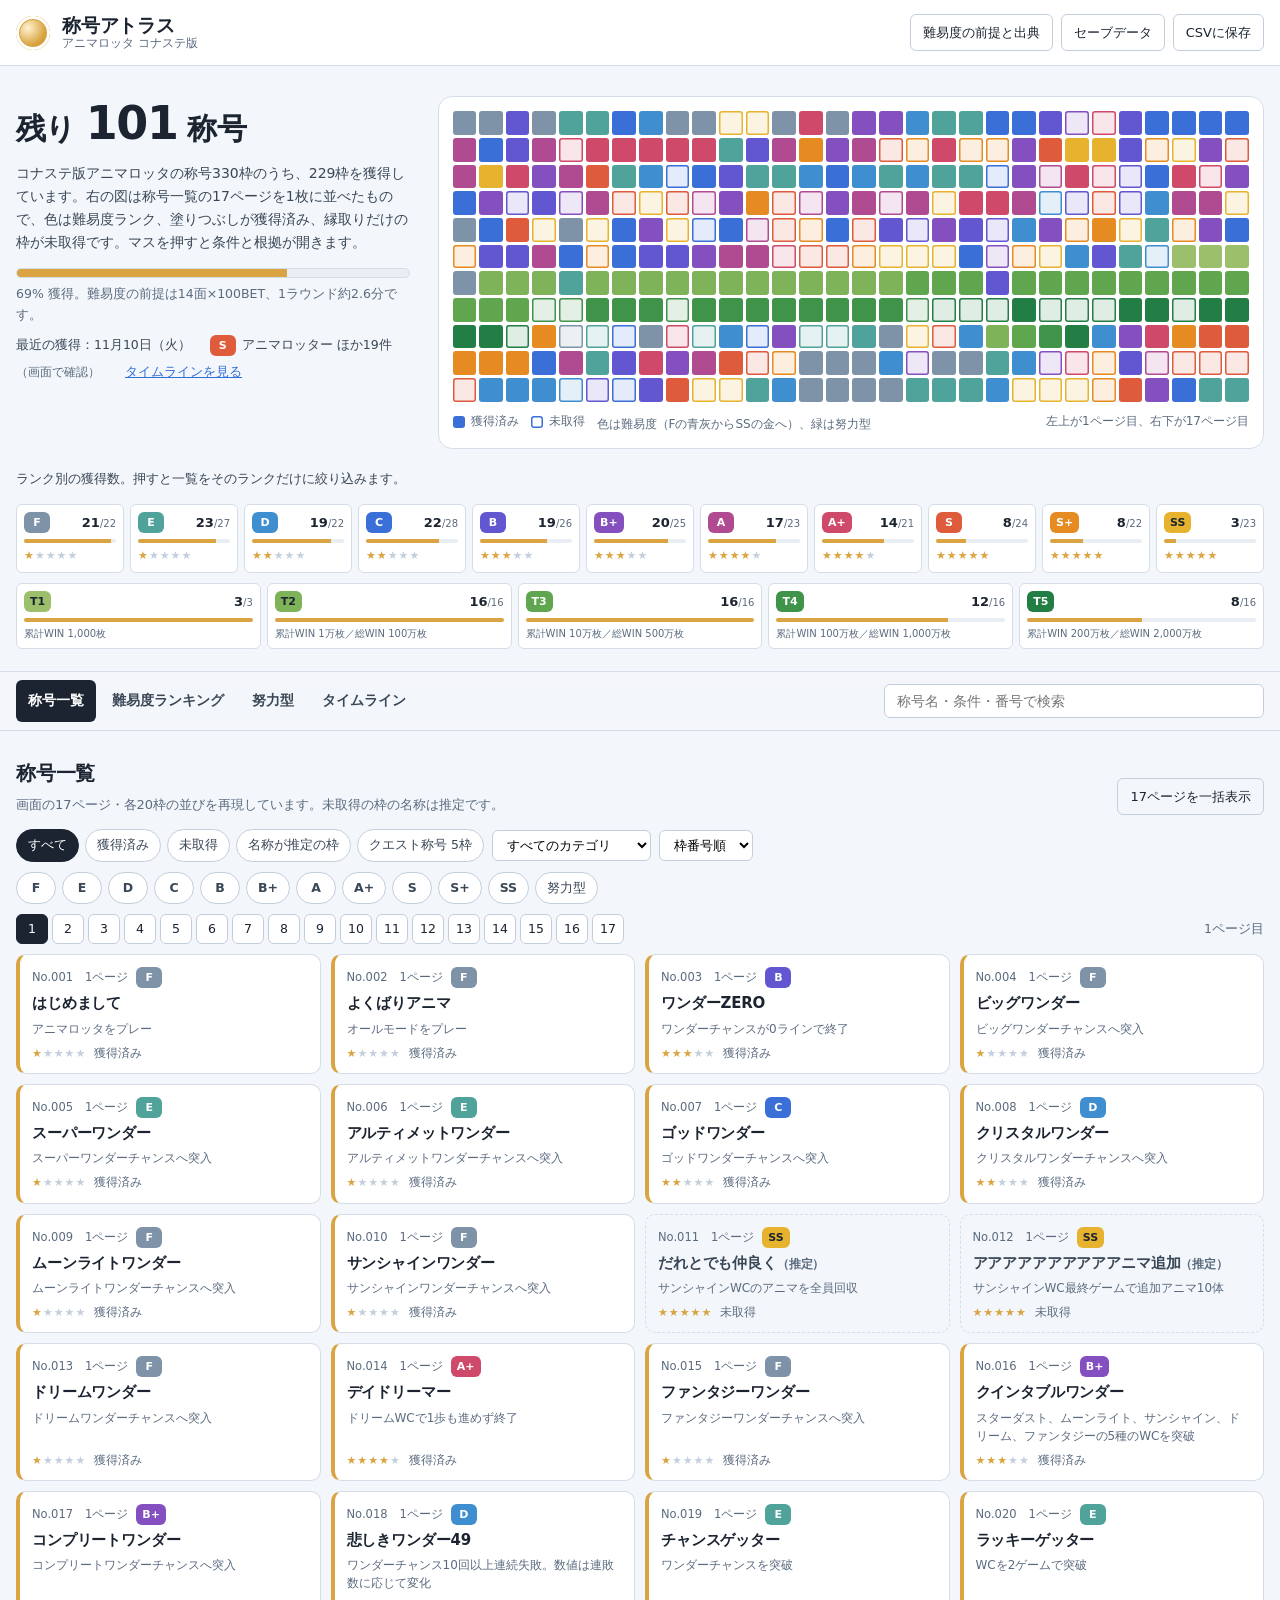
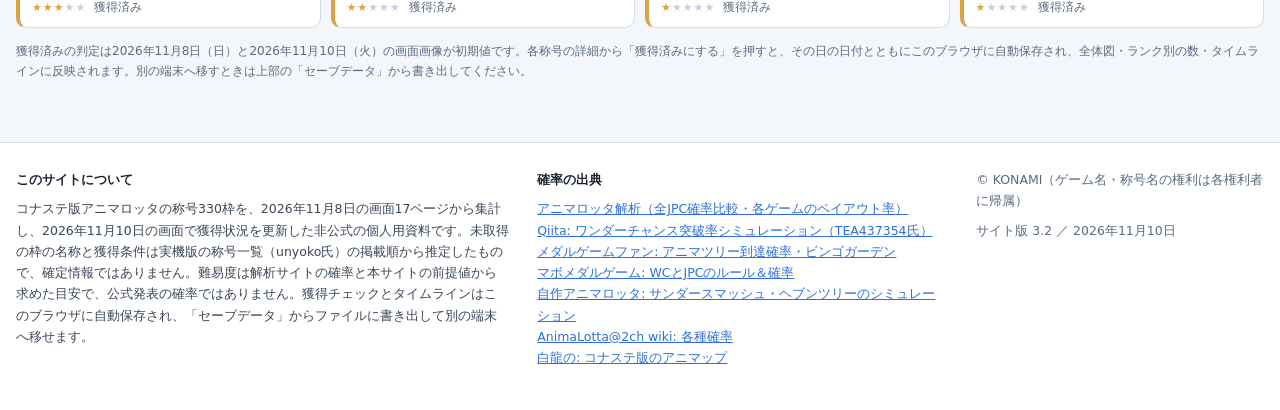
==== commit dd2b6d51: "獲得状況を2026-11-10の画面で更新（209→229）、サイト版 3.2 - 称号一覧17ページの画面から新規獲得20件を反映し、悲しきワンダーの表記を49に更新 - tools/snapsho" ====
--- a/index.html
+++ b/index.html
@@ -190,6 +190,9 @@
 .tl-date{font-size:12px;color:var(--muted);display:inline-flex;align-items:center;gap:6px;white-space:nowrap}
 .tl-date input{border:1px solid var(--line2);border-radius:var(--r-s);padding:3px 6px;font:inherit;font-size:12.5px;background:var(--paper2);color:var(--ink)}
 .tl-undated::before{background:var(--paper2);box-shadow:0 0 0 3px var(--paper),inset 0 0 0 2px var(--line2)}
+.tl-side{display:inline-flex;align-items:center;gap:10px;flex-wrap:wrap}
+.tl-kind{font-size:11px;color:var(--ink2);border:1px solid var(--line2);border-radius:999px;padding:2px 8px;white-space:nowrap;background:var(--paper)}
+.tl-snap::before{background:var(--ink2)}
 .tl-base{color:var(--muted)}
 .tl-base::before{background:var(--line2)}
 .tl-base h3{color:var(--ink2)}
@@ -243,7 +246,7 @@
   <div class="wrap foot-grid">
     <div>
       <p class="foot-title">このサイトについて</p>
-      <p>コナステ版アニマロッタの称号330枠を、2026年11月8日の画面17ページから集計した非公式の個人用資料です。未取得の枠の名称と獲得条件は実機版の称号一覧（unyoko氏）の掲載順から推定したもので、確定情報ではありません。難易度は解析サイトの確率と本サイトの前提値から求めた目安で、公式発表の確率ではありません。獲得チェックとタイムラインはこのブラウザに自動保存され、「セーブデータ」からファイルに書き出して別の端末へ移せます。</p>
+      <p>コナステ版アニマロッタの称号330枠を、2026年11月8日の画面17ページから集計し、2026年11月10日の画面で獲得状況を更新した非公式の個人用資料です。未取得の枠の名称と獲得条件は実機版の称号一覧（unyoko氏）の掲載順から推定したもので、確定情報ではありません。難易度は解析サイトの確率と本サイトの前提値から求めた目安で、公式発表の確率ではありません。獲得チェックとタイムラインはこのブラウザに自動保存され、「セーブデータ」からファイルに書き出して別の端末へ移せます。</p>
     </div>
     <div>
       <p class="foot-title">確率の出典</p>
@@ -251,17 +254,17 @@
     </div>
     <div class="foot-meta">
       <p>© KONAMI（ゲーム名・称号名の権利は各権利者に帰属）</p>
-      <p>サイト版 3.1 ／ 2026年11月9日</p>
+      <p>サイト版 3.2 ／ 2026年11月10日</p>
     </div>
   </div>
 </footer>
 <div class="modal-overlay" id="overlay" role="presentation"><div class="modal" role="dialog" aria-modal="true" aria-labelledby="dialogTitle" tabindex="-1"><button class="close" id="closeModal" aria-label="閉じる">×</button><div id="modalContent"></div></div></div>
 <input type="file" id="importFile" accept="application/json,.json" hidden>
-<script id="sourceData" type="application/json">{"arcade":[{"arcade_id":1,"name":"はじめまして","condition":"アニマロッタをプレー","condition_status":"実機参考","category":"ワンダー・JPC","availability":"獲得済み（画像確認）","konaste_slot":1,"sp_note":""},{"arcade_id":2,"name":"アニツナコッペ","condition":"アニマロッタとツナガロッタの両方をプレー","condition_status":"実機参考","category":"ワンダー・JPC","availability":"コナステ枠なし（順序推定）","konaste_slot":null,"sp_note":"画像上の枠に対応が見つからない（非公式・並び順から推定）"},{"arcade_id":3,"name":"アニコロツナサンド","condition":"アニマロッタ・カラコロッタ・ツナガロッタをプレー","condition_status":"実機参考","category":"ワンダー・JPC","availability":"コナステ枠なし（順序推定）","konaste_slot":null,"sp_note":"画像上の枠に対応が見つからない（非公式・並び順から推定）"},{"arcade_id":4,"name":"アニカラバーガー","condition":"アニマロッタとカラコロッタをプレー","condition_status":"実機参考","category":"ワンダー・JPC","availability":"コナステ枠なし（順序推定）","konaste_slot":null,"sp_note":"画像上の枠に対応が見つからない（非公式・並び順から推定）"},{"arcade_id":5,"name":"ビギナー卒業","condition":"チュートリアルをクリア","condition_status":"実機参考","category":"ワンダー・JPC","availability":"コナステ枠なし（順序推定）","konaste_slot":null,"sp_note":"画像上の枠に対応が見つからない（非公式・並び順から推定）"},{"arcade_id":6,"name":"よくばりアニマ","condition":"オールモードをプレー","condition_status":"実機参考","category":"ワンダー・JPC","availability":"獲得済み（画像確認）","konaste_slot":2,"sp_note":""},{"arcade_id":7,"name":"ワンダーZERO","condition":"ワンダーチャンスが0ラインで終了","condition_status":"実機参考","category":"ワンダー・JPC","availability":"獲得済み（画像確認）","konaste_slot":3,"sp_note":""},{"arcade_id":8,"name":"ビッグワンダー","condition":"ビッグワンダーチャンスへ突入","condition_status":"実機参考","category":"ワンダー・JPC","availability":"獲得済み（画像確認）","konaste_slot":4,"sp_note":""},{"arcade_id":9,"name":"スーパーワンダー","condition":"スーパーワンダーチャンスへ突入","condition_status":"実機参考","category":"ワンダー・JPC","availability":"獲得済み（画像確認）","konaste_slot":5,"sp_note":""},{"arcade_id":10,"name":"アルティメットワンダー","condition":"アルティメットワンダーチャンスへ突入","condition_status":"実機参考","category":"ワンダー・JPC","availability":"獲得済み（画像確認）","konaste_slot":6,"sp_note":""},{"arcade_id":11,"name":"ゴッドワンダー","condition":"ゴッドワンダーチャンスへ突入","condition_status":"実機参考","category":"ワンダー・JPC","availability":"獲得済み（画像確認）","konaste_slot":7,"sp_note":""},{"arcade_id":12,"name":"クリスタルワンダー","condition":"クリスタルワンダーチャンスへ突入","condition_status":"実機参考","category":"ワンダー・JPC","availability":"獲得済み（画像確認）","konaste_slot":8,"sp_note":""},{"arcade_id":13,"name":"ムーンライトワンダー","condition":"ムーンライトワンダーチャンスへ突入","condition_status":"実機参考","category":"ワンダー・JPC","availability":"獲得済み（画像確認）","konaste_slot":9,"sp_note":""},{"arcade_id":14,"name":"サンシャインワンダー","condition":"サンシャインワンダーチャンスへ突入","condition_status":"実機参考","category":"ワンダー・JPC","availability":"獲得済み（画像確認）","konaste_slot":10,"sp_note":""},{"arcade_id":15,"name":"だれとでも仲良く","condition":"サンシャインWCのアニマを全員回収","condition_status":"実機参考","category":"ワンダー・JPC","availability":"未取得（枠推定）","konaste_slot":11,"sp_note":""},{"arcade_id":16,"name":"アアアアアアアアアアニマ追加","condition":"サンシャインWC最終ゲームで追加アニマ10体","condition_status":"実機参考","category":"ワンダー・JPC","availability":"未取得（枠推定）","konaste_slot":12,"sp_note":""},{"arcade_id":17,"name":"ドリームワンダー","condition":"ドリームワンダーチャンスへ突入","condition_status":"実機参考","category":"ワンダー・JPC","availability":"獲得済み（画像確認）","konaste_slot":13,"sp_note":""},{"arcade_id":18,"name":"デイドリーマー","condition":"ドリームWCで1歩も進めず終了","condition_status":"実機参考","category":"ワンダー・JPC","availability":"獲得済み（画像確認）","konaste_slot":14,"sp_note":""},{"arcade_id":19,"name":"ファンタジーワンダー","condition":"ファンタジーワンダーチャンスへ突入","condition_status":"実機参考","category":"ワンダー・JPC","availability":"獲得済み（画像確認）","konaste_slot":15,"sp_note":""},{"arcade_id":20,"name":"クインタブルワンダー","condition":"スターダスト、ムーンライト、サンシャイン、ドリーム、ファンタジーの5種のWCを突破","condition_status":"実機参考","category":"ワンダー・JPC","availability":"獲得済み（画像確認）","konaste_slot":16,"sp_note":""},{"arcade_id":21,"name":"コンプリートワンダー","condition":"コンプリートワンダーチャンスへ突入","condition_status":"実機参考","category":"ワンダー・JPC","availability":"獲得済み（画像確認）","konaste_slot":17,"sp_note":""},{"arcade_id":22,"name":"悲しきワンダー10","condition":"ワンダーチャンス10回以上連続失敗。数値は連敗数に応じて変化","condition_status":"実機参考","category":"ワンダー・JPC","availability":"獲得済み（画像確認）","konaste_slot":18,"sp_note":""},{"arcade_id":23,"name":"チャンスゲッター","condition":"ワンダーチャンスを突破","condition_status":"実機参考","category":"ワンダー・JPC","availability":"獲得済み（画像確認）","konaste_slot":19,"sp_note":""},{"arcade_id":24,"name":"ラッキーゲッター","condition":"WCを2ゲームで突破","condition_status":"実機参考","category":"ワンダー・JPC","availability":"獲得済み（画像確認）","konaste_slot":20,"sp_note":""},{"arcade_id":25,"name":"ミラクルゲッター","condition":"WCを1ゲームで突破","condition_status":"実機参考","category":"ワンダー・JPC","availability":"獲得済み（画像確認）","konaste_slot":21,"sp_note":""},{"arcade_id":26,"name":"ビッグちゃん","condition":"ビッグワンダーチャンスを突破","condition_status":"実機参考","category":"ワンダー・JPC","availability":"獲得済み（画像確認）","konaste_slot":22,"sp_note":""},{"arcade_id":27,"name":"スーパーちゃん","condition":"スーパーワンダーチャンスを突破","condition_status":"実機参考","category":"ワンダー・JPC","availability":"獲得済み（画像確認）","konaste_slot":23,"sp_note":""},{"arcade_id":28,"name":"アルティメットちゃん","condition":"アルティメットワンダーチャンスを突破","condition_status":"実機参考","category":"ワンダー・JPC","availability":"未取得（枠推定）","konaste_slot":24,"sp_note":""},{"arcade_id":29,"name":"ゴッドちゃん","condition":"ゴッドワンダーチャンスを突破","condition_status":"実機参考","category":"ワンダー・JPC","availability":"未取得（枠推定）","konaste_slot":25,"sp_note":""},{"arcade_id":30,"name":"クリスタルちゃん","condition":"クリスタルワンダーチャンスを突破","condition_status":"実機参考","category":"ワンダー・JPC","availability":"獲得済み（画像確認）","konaste_slot":26,"sp_note":""},{"arcade_id":31,"name":"ムーンライトちゃん","condition":"ムーンライトワンダーチャンスを突破","condition_status":"実機参考","category":"ワンダー・JPC","availability":"獲得済み（画像確認）","konaste_slot":27,"sp_note":""},{"arcade_id":32,"name":"サンシャインちゃん","condition":"サンシャインワンダーチャンスを突破","condition_status":"実機参考","category":"ワンダー・JPC","availability":"獲得済み（画像確認）","konaste_slot":28,"sp_note":""},{"arcade_id":33,"name":"ドリームちゃん","condition":"ドリームワンダーチャンスを突破","condition_status":"実機参考","category":"ワンダー・JPC","availability":"獲得済み（画像確認）","konaste_slot":29,"sp_note":""},{"arcade_id":34,"name":"ファンタジーちゃん","condition":"ファンタジーワンダーチャンスを突破","condition_status":"実機参考","category":"ワンダー・JPC","availability":"獲得済み（画像確認）","konaste_slot":30,"sp_note":""},{"arcade_id":35,"name":"コンプリートチャレンジャー","condition":"コンプリートワンダーチャンスを突破","condition_status":"実機参考","category":"ワンダー・JPC","availability":"獲得済み（画像確認）","konaste_slot":31,"sp_note":""},{"arcade_id":36,"name":"天界の挑戦者","condition":"ヘブンチャレンジに参加し、チャレンジ中にリンゴを獲得","condition_status":"実機参考","category":"ワンダー・JPC","availability":"獲得済み（画像確認）","konaste_slot":32,"sp_note":""},{"arcade_id":37,"name":"イカロスの翼","condition":"ヘブンチャレンジでベット対象のアニマに5HIT","condition_status":"実機参考","category":"ワンダー・JPC","availability":"獲得済み（画像確認）","konaste_slot":33,"sp_note":""},{"arcade_id":38,"name":"エンジェルウィング","condition":"ヘブンチャレンジで5種のアニマそれぞれに2HIT","condition_status":"実機参考","category":"ワンダー・JPC","availability":"獲得済み（画像確認）","konaste_slot":34,"sp_note":""},{"arcade_id":39,"name":"スターダストハンター","condition":"スターダストJPC直行の虹色リンゴを獲得","condition_status":"実機参考","category":"ワンダー・JPC","availability":"未取得（枠推定）","konaste_slot":35,"sp_note":""},{"arcade_id":40,"name":"ムーンライトハンター","condition":"ムーンライトJPC直行の虹色リンゴを獲得","condition_status":"実機参考","category":"ワンダー・JPC","availability":"獲得済み（画像確認）","konaste_slot":36,"sp_note":""},{"arcade_id":41,"name":"サンシャインハンター","condition":"サンシャインJPC直行の虹色リンゴを獲得","condition_status":"実機参考","category":"ワンダー・JPC","availability":"獲得済み（画像確認）","konaste_slot":37,"sp_note":""},{"arcade_id":42,"name":"ドリームハンター","condition":"ドリームJPC直行の虹色リンゴを獲得","condition_status":"実機参考","category":"ワンダー・JPC","availability":"獲得済み（画像確認）","konaste_slot":38,"sp_note":""},{"arcade_id":43,"name":"ファンタジーハンター","condition":"ファンタジーJPC直行の虹色リンゴを獲得","condition_status":"実機参考","category":"ワンダー・JPC","availability":"獲得済み（画像確認）","konaste_slot":39,"sp_note":""},{"arcade_id":44,"name":"天空の覇者","condition":"5種のJACKPOT（スターダスト、ムーンライト、サンシャイン、ドリーム、ファンタジー）を獲得","condition_status":"実機参考","category":"ワンダー・JPC","availability":"獲得済み（画像確認）","konaste_slot":40,"sp_note":""},{"arcade_id":45,"name":"アップルクラウド","condition":"ヘブンステップを獲得","condition_status":"実機参考","category":"ジャックポット","availability":"獲得済み（画像確認）","konaste_slot":41,"sp_note":""},{"arcade_id":46,"name":"ジャックポッター","condition":"等倍のスターダストJPを獲得（他種JPを先に取ると対象外となる場合あり）","condition_status":"実機参考","category":"ジャックポット","availability":"獲得済み（画像確認）","konaste_slot":42,"sp_note":""},{"arcade_id":47,"name":"ジャックポッターD","condition":"虹色リンゴ経由でJPを獲得","condition_status":"実機参考","category":"ジャックポット","availability":"獲得済み（画像確認）","konaste_slot":43,"sp_note":""},{"arcade_id":48,"name":"ハイパージャック","condition":"5,000枚以上のJPを獲得","condition_status":"実機参考","category":"ジャックポット","availability":"獲得済み（画像確認）","konaste_slot":44,"sp_note":""},{"arcade_id":49,"name":"ビッグジャック","condition":"ビッグJP獲得","condition_status":"実機参考","category":"ジャックポット","availability":"獲得済み（画像確認）","konaste_slot":45,"sp_note":""},{"arcade_id":50,"name":"スーパージャック","condition":"スーパーJP獲得","condition_status":"実機参考","category":"ジャックポット","availability":"獲得済み（画像確認）","konaste_slot":46,"sp_note":""},{"arcade_id":51,"name":"アルティメットジャック","condition":"アルティメットJP獲得","condition_status":"実機参考","category":"ジャックポット","availability":"未取得（枠推定）","konaste_slot":47,"sp_note":""},{"arcade_id":52,"name":"ゴッドジャック","condition":"ゴッドJP獲得","condition_status":"実機参考","category":"ジャックポット","availability":"未取得（枠推定）","konaste_slot":48,"sp_note":""},{"arcade_id":53,"name":"クリスタルジャック","condition":"クリスタルJP獲得","condition_status":"実機参考","category":"ジャックポット","availability":"獲得済み（画像確認）","konaste_slot":49,"sp_note":""},{"arcade_id":54,"name":"もうなにもこわくない","condition":"ビッグ・スーパー・アルティメット・ゴッド・クリスタルの各JPを獲得","condition_status":"実機参考","category":"ジャックポット","availability":"未取得（枠推定）","konaste_slot":50,"sp_note":""},{"arcade_id":55,"name":"クリスタルジャックダブル","condition":"クリスタルJPを倍率×2のアイテムで獲得","condition_status":"実機参考","category":"ジャックポット","availability":"未取得（枠推定）","konaste_slot":51,"sp_note":""},{"arcade_id":56,"name":"ムーンライトジャック","condition":"ムーンライトJPCでRound 2突破","condition_status":"実機参考","category":"ジャックポット","availability":"獲得済み（画像確認）","konaste_slot":52,"sp_note":""},{"arcade_id":57,"name":"ムーンライトドリーム","condition":"ムーンライトJPCでRound 3突破","condition_status":"実機参考","category":"ジャックポット","availability":"獲得済み（画像確認）","konaste_slot":53,"sp_note":""},{"arcade_id":58,"name":"ムーンライトミラクル","condition":"ムーンライトJPCでRound 4突破","condition_status":"実機参考","category":"ジャックポット","availability":"獲得済み（画像確認）","konaste_slot":54,"sp_note":""},{"arcade_id":59,"name":"ムーンライトレジェンド","condition":"ムーンライトJPCでRound 5突破","condition_status":"実機参考","category":"ジャックポット","availability":"獲得済み（画像確認）","konaste_slot":55,"sp_note":""},{"arcade_id":60,"name":"サンシャインジャック","condition":"サンシャインJPCで1箇所に4HITしJP獲得","condition_status":"実機参考","category":"ジャックポット","availability":"獲得済み（画像確認）","konaste_slot":56,"sp_note":""},{"arcade_id":61,"name":"サンシャインダブル","condition":"サンシャインJPCで2箇所に4HITしJP獲得","condition_status":"実機参考","category":"ジャックポット","availability":"未取得（枠推定）","konaste_slot":57,"sp_note":""},{"arcade_id":62,"name":"サンシャインマスター","condition":"サンシャインJPCで3箇所以上に4HITしJP獲得","condition_status":"実機参考","category":"ジャックポット","availability":"未取得（枠推定）","konaste_slot":58,"sp_note":""},{"arcade_id":63,"name":"ドリームジャック","condition":"ドリームJP獲得","condition_status":"実機参考","category":"ジャックポット","availability":"獲得済み（画像確認）","konaste_slot":59,"sp_note":""},{"arcade_id":64,"name":"ドリームリピーター","condition":"ドリームJPを2倍以上で獲得","condition_status":"実機参考","category":"ジャックポット","availability":"未取得（枠推定）","konaste_slot":60,"sp_note":""},{"arcade_id":65,"name":"ファンタジージャック","condition":"ファンタジーJP獲得","condition_status":"実機参考","category":"ジャックポット","availability":"獲得済み（画像確認）","konaste_slot":61,"sp_note":""},{"arcade_id":66,"name":"ハイパーファンタジア","condition":"ファンタジーJPを20倍以上で獲得（実機2026年2月時点の追記あり）","condition_status":"実機参考","category":"ジャックポット","availability":"獲得済み（画像確認）","konaste_slot":62,"sp_note":""},{"arcade_id":67,"name":"レジェンド・コンプリート","condition":"コンプリートJP獲得","condition_status":"実機参考","category":"ジャックポット","availability":"獲得済み（画像確認）","konaste_slot":63,"sp_note":""},{"arcade_id":68,"name":"さんさん★ミラクル","condition":"ミラクルルーレットで×3を引く","condition_status":"実機参考","category":"ジャックポット","availability":"獲得済み（画像確認）","konaste_slot":64,"sp_note":""},{"arcade_id":69,"name":"ごーごー★ミラクル","condition":"ミラクルルーレットで×5を引く","condition_status":"実機参考","category":"ジャックポット","availability":"獲得済み（画像確認）","konaste_slot":65,"sp_note":""},{"arcade_id":70,"name":"てんてん★ミラクル","condition":"ミラクルルーレットで×10を引く","condition_status":"実機参考","category":"ジャックポット","availability":"獲得済み（画像確認）","konaste_slot":66,"sp_note":""},{"arcade_id":71,"name":"穴掘り師","condition":"チェーンボンバーで200列発掘","condition_status":"実機参考","category":"累積達成","availability":"獲得済み（画像確認）","konaste_slot":67,"sp_note":""},{"arcade_id":72,"name":"ラインマン","condition":"ビンゴガーデンで累計100ライン","condition_status":"実機参考","category":"累積達成","availability":"獲得済み（画像確認）","konaste_slot":68,"sp_note":""},{"arcade_id":73,"name":"木のぼり師","condition":"アニマツリーで累計1,000階到達","condition_status":"実機参考","category":"累積達成","availability":"未取得（枠推定）","konaste_slot":69,"sp_note":""},{"arcade_id":74,"name":"ハチ飼い","condition":"ハニーエイト/ハニーファイブでハチミツ累計888個","condition_status":"実機参考","category":"累積達成","availability":"獲得済み（画像確認）","konaste_slot":70,"sp_note":""},{"arcade_id":75,"name":"園芸家","condition":"ビンゴファームで累計500ライン","condition_status":"実機参考","category":"累積達成","availability":"獲得済み（画像確認）","konaste_slot":71,"sp_note":""},{"arcade_id":76,"name":"勝負師","condition":"Wi-Fiアニマスロットでボーナス累計5回","condition_status":"実機参考","category":"累積達成","availability":"コナステ枠なし（順序推定）","konaste_slot":null,"sp_note":"画像上の枠に対応が見つからない（非公式・並び順から推定）"},{"arcade_id":77,"name":"バルーンつかい","condition":"ビンゴバルーンで累計100ライン","condition_status":"実機参考","category":"累積達成","availability":"獲得済み（画像確認）","konaste_slot":72,"sp_note":""},{"arcade_id":78,"name":"お花屋さん","condition":"ハッピーフラワーで花を累計200個咲かせる","condition_status":"実機参考","category":"累積達成","availability":"獲得済み（画像確認）","konaste_slot":73,"sp_note":""},{"arcade_id":79,"name":"おやつはドロップ","condition":"アニマドロップで累計10回全消し","condition_status":"実機参考","category":"累積達成","availability":"獲得済み（画像確認）","konaste_slot":74,"sp_note":""},{"arcade_id":80,"name":"ビリビリきちゃう！","condition":"サンダースマッシュで累計10,000個破壊","condition_status":"実機参考","category":"累積達成","availability":"未取得（枠推定）","konaste_slot":75,"sp_note":""},{"arcade_id":81,"name":"星占い","condition":"トゥインクルリンクで累計1,000LINK","condition_status":"実機参考","category":"累積達成","availability":"獲得済み（画像確認）","konaste_slot":76,"sp_note":""},{"arcade_id":82,"name":"宇宙の掃除屋","condition":"メテオボンバーで宝箱累計100個","condition_status":"実機参考","category":"累積達成","availability":"獲得済み（画像確認）","konaste_slot":77,"sp_note":""},{"arcade_id":83,"name":"射的屋さん","condition":"ビンゴショットで累計200ライン","condition_status":"実機参考","category":"累積達成","availability":"獲得済み（画像確認）","konaste_slot":78,"sp_note":""},{"arcade_id":84,"name":"炭鉱家","condition":"マジカルマインで宝箱累計200個","condition_status":"実機参考","category":"累積達成","availability":"獲得済み（画像確認）","konaste_slot":79,"sp_note":""},{"arcade_id":85,"name":"調合師","condition":"ビンゴエリクサーで累計100ライン","condition_status":"実機参考","category":"累積達成","availability":"獲得済み（画像確認）","konaste_slot":80,"sp_note":""},{"arcade_id":86,"name":"デストロイヤー","condition":"チェーンボンバーで1,000列発掘","condition_status":"実機参考","category":"累積達成","availability":"未取得（枠推定）","konaste_slot":81,"sp_note":""},{"arcade_id":87,"name":"ラインメーカー","condition":"ビンゴガーデンで累計500ライン","condition_status":"実機参考","category":"累積達成","availability":"未取得（枠推定）","konaste_slot":82,"sp_note":""},{"arcade_id":88,"name":"ツリークライマー","condition":"アニマツリーで累計5,000階到達","condition_status":"実機参考","category":"累積達成","availability":"未取得（枠推定）","konaste_slot":83,"sp_note":""},{"arcade_id":89,"name":"ハチミツ屋さん","condition":"ハニーエイト/ハニーファイブでハチミツ累計8,888個","condition_status":"実機参考","category":"累積達成","availability":"獲得済み（画像確認）","konaste_slot":84,"sp_note":""},{"arcade_id":90,"name":"農民","condition":"ビンゴファームで累計2,000ライン","condition_status":"実機参考","category":"累積達成","availability":"未取得（枠推定）","konaste_slot":85,"sp_note":""},{"arcade_id":91,"name":"空の旅人","condition":"ビンゴバルーンで累計500ライン","condition_status":"実機参考","category":"累積達成","availability":"未取得（枠推定）","konaste_slot":86,"sp_note":""},{"arcade_id":92,"name":"はなさかアニマ","condition":"ハッピーフラワーで花を累計1,000個咲かせる","condition_status":"実機参考","category":"累積達成","availability":"獲得済み（画像確認）","konaste_slot":87,"sp_note":""},{"arcade_id":93,"name":"主食はドロップ","condition":"アニマドロップで累計100回全消し","condition_status":"実機参考","category":"累積達成","availability":"獲得済み（画像確認）","konaste_slot":88,"sp_note":""},{"arcade_id":94,"name":"ゴロゴロピシャーン！","condition":"サンダースマッシュで累計50,000個破壊","condition_status":"実機参考","category":"累積達成","availability":"未取得（枠推定）","konaste_slot":89,"sp_note":""},{"arcade_id":95,"name":"星間夜行","condition":"トゥインクルリンクで累計5,000LINK","condition_status":"実機参考","category":"累積達成","availability":"未取得（枠推定）","konaste_slot":90,"sp_note":""},{"arcade_id":96,"name":"コメットハンター","condition":"メテオボンバーで宝箱累計500個","condition_status":"実機参考","category":"累積達成","availability":"獲得済み（画像確認）","konaste_slot":91,"sp_note":""},{"arcade_id":97,"name":"ショット・ショット・ショット","condition":"ビンゴショットで累計1,000ライン","condition_status":"実機参考","category":"累積達成","availability":"未取得（枠推定）","konaste_slot":92,"sp_note":""},{"arcade_id":98,"name":"マジシャン","condition":"マジカルマインで宝箱累計1,000個","condition_status":"実機参考","category":"累積達成","availability":"未取得（枠推定）","konaste_slot":93,"sp_note":""},{"arcade_id":99,"name":"アルケミスト","condition":"ビンゴエリクサーで累計500ライン","condition_status":"実機参考","category":"累積達成","availability":"獲得済み（画像確認）","konaste_slot":94,"sp_note":""},{"arcade_id":100,"name":"爆連鎖☆亜弐魔","condition":"チェーンボンバーで2,000列発掘","condition_status":"実機参考","category":"累積達成","availability":"未取得（枠推定）","konaste_slot":95,"sp_note":""},{"arcade_id":101,"name":"サウザンド・ライン","condition":"ビンゴガーデンで累計1,000ライン","condition_status":"実機参考","category":"累積達成","availability":"未取得（枠推定）","konaste_slot":96,"sp_note":""},{"arcade_id":102,"name":"木登りの達人","condition":"アニマツリーで累計10,000階到達","condition_status":"実機参考","category":"累積達成","availability":"未取得（枠推定）","konaste_slot":97,"sp_note":""},{"arcade_id":103,"name":"ハニーハンター","condition":"ハニーエイト/ハニーファイブでハチミツ累計88,888個","condition_status":"実機参考","category":"累積達成","availability":"未取得（枠推定）","konaste_slot":98,"sp_note":""},{"arcade_id":104,"name":"大農園領主","condition":"ビンゴファームで累計5,000ライン","condition_status":"実機参考","category":"累積達成","availability":"未取得（枠推定）","konaste_slot":99,"sp_note":""},{"arcade_id":105,"name":"空が私を呼んでいる","condition":"ビンゴバルーンで累計1,000ライン","condition_status":"実機参考","category":"累積達成","availability":"未取得（枠推定）","konaste_slot":100,"sp_note":""},{"arcade_id":106,"name":"花鳥風月","condition":"ハッピーフラワーで花を累計2,000個咲かせる","condition_status":"実機参考","category":"累積達成","availability":"獲得済み（画像確認）","konaste_slot":101,"sp_note":""},{"arcade_id":107,"name":"アニマドロッパー","condition":"アニマドロップで累計500回全消し","condition_status":"実機参考","category":"累積達成","availability":"獲得済み（画像確認）","konaste_slot":102,"sp_note":""},{"arcade_id":108,"name":"かみなりさま","condition":"サンダースマッシュで累計100,000個破壊","condition_status":"実機参考","category":"累積達成","availability":"未取得（枠推定）","konaste_slot":103,"sp_note":""},{"arcade_id":109,"name":"TheAnimaPrince","condition":"トゥインクルリンクで累計10,000LINK","condition_status":"実機参考","category":"累積達成","availability":"未取得（枠推定）","konaste_slot":104,"sp_note":""},{"arcade_id":110,"name":"メテオキング","condition":"メテオボンバーで宝箱累計1,000個","condition_status":"実機参考","category":"累積達成","availability":"獲得済み（画像確認）","konaste_slot":105,"sp_note":""},{"arcade_id":111,"name":"ロビンフッド","condition":"ビンゴショットで累計2,000ライン","condition_status":"実機参考","category":"累積達成","availability":"未取得（枠推定）","konaste_slot":106,"sp_note":""},{"arcade_id":112,"name":"エレメンタラー","condition":"マジカルマインで宝箱累計2,000個","condition_status":"実機参考","category":"累積達成","availability":"未取得（枠推定）","konaste_slot":107,"sp_note":""},{"arcade_id":113,"name":"錬金術師","condition":"ビンゴエリクサーで累計1,000ライン","condition_status":"実機参考","category":"累積達成","availability":"獲得済み（画像確認）","konaste_slot":108,"sp_note":""},{"arcade_id":114,"name":"ミラクル4","condition":"ビンゴガーデンで4ライン（最高役）","condition_status":"実機参考","category":"特殊役・最高役","availability":"未取得（枠推定）","konaste_slot":109,"sp_note":""},{"arcade_id":115,"name":"ミラクル3","condition":"ビンゴガーデンで3ライン","condition_status":"実機参考","category":"特殊役・最高役","availability":"未取得（枠推定）","konaste_slot":110,"sp_note":""},{"arcade_id":116,"name":"10チェーン","condition":"チェーンボンバーで10連鎖以上。後続数字は更新される","condition_status":"実機参考","category":"特殊役・最高役","availability":"未取得（枠推定）","konaste_slot":111,"sp_note":""},{"arcade_id":117,"name":"オールイレイサー","condition":"チェーンボンバーで全消し","condition_status":"実機参考","category":"特殊役・最高役","availability":"未取得（枠推定）","konaste_slot":112,"sp_note":""},{"arcade_id":118,"name":"クライマー30","condition":"アニマツリーで30階到達","condition_status":"実機参考","category":"特殊役・最高役","availability":"未取得（枠推定）","konaste_slot":113,"sp_note":""},{"arcade_id":119,"name":"クライマー40","condition":"アニマツリーで40階到達","condition_status":"実機参考","category":"特殊役・最高役","availability":"未取得（枠推定）","konaste_slot":114,"sp_note":""},{"arcade_id":120,"name":"クライマー50","condition":"アニマツリーで50階以上到達","condition_status":"実機参考","category":"特殊役・最高役","availability":"未取得（枠推定）","konaste_slot":115,"sp_note":""},{"arcade_id":121,"name":"ハッピーハニー8","condition":"ハニーエイトかハニーファイブで8連チャン以上","condition_status":"実機参考","category":"特殊役・最高役","availability":"未取得（枠推定）","konaste_slot":116,"sp_note":""},{"arcade_id":122,"name":"スーパーファーマー","condition":"ビンゴファームでスーパーライン","condition_status":"実機参考","category":"特殊役・最高役","availability":"獲得済み（画像確認）","konaste_slot":117,"sp_note":""},{"arcade_id":123,"name":"ハイパーファーマー","condition":"ビンゴファームでハイパーライン","condition_status":"実機参考","category":"特殊役・最高役","availability":"獲得済み（画像確認）","konaste_slot":118,"sp_note":""},{"arcade_id":124,"name":"wi-fiボーナスゲッター","condition":"Wi-Fiアニマスロットで連チャンモード突入","condition_status":"実機参考","category":"特殊役・最高役","availability":"コナステ枠なし（順序推定）","konaste_slot":null,"sp_note":"画像上の枠に対応が見つからない（非公式・並び順から推定）"},{"arcade_id":125,"name":"wi-fiフィーバー10","condition":"Wi-Fiアニマスロットで10連チャン以上","condition_status":"実機参考","category":"特殊役・最高役","availability":"コナステ枠なし（順序推定）","konaste_slot":null,"sp_note":"画像上の枠に対応が見つからない（非公式・並び順から推定）"},{"arcade_id":126,"name":"セブンバルーン","condition":"ビンゴバルーンで7ライン","condition_status":"実機参考","category":"特殊役・最高役","availability":"獲得済み（画像確認）","konaste_slot":119,"sp_note":""},{"arcade_id":127,"name":"フルブルーム","condition":"ハッピーフラワーで全獲り","condition_status":"実機参考","category":"特殊役・最高役","availability":"未取得（枠推定）","konaste_slot":120,"sp_note":""},{"arcade_id":128,"name":"オールドロップ","condition":"アニマドロップの1ゲーム中に全消し1回","condition_status":"実機参考","category":"特殊役・最高役","availability":"獲得済み（画像確認）","konaste_slot":121,"sp_note":""},{"arcade_id":129,"name":"ツインドロップ","condition":"アニマドロップの1ゲーム中に全消し2回","condition_status":"実機参考","category":"特殊役・最高役","availability":"獲得済み（画像確認）","konaste_slot":122,"sp_note":""},{"arcade_id":130,"name":"ドロップトリニティ","condition":"アニマドロップの1ゲーム中に全消し3回","condition_status":"実機参考","category":"特殊役・最高役","availability":"獲得済み（画像確認）","konaste_slot":123,"sp_note":""},{"arcade_id":131,"name":"ミラクルドロップ","condition":"アニマドロップの1ゲーム中に全消し4回以上","condition_status":"実機参考","category":"特殊役・最高役","availability":"未取得（枠推定）","konaste_slot":124,"sp_note":""},{"arcade_id":132,"name":"ハニーファイブ","condition":"ハニーファイブで5連チャン","condition_status":"実機参考","category":"特殊役・最高役","availability":"獲得済み（画像確認）","konaste_slot":125,"sp_note":""},{"arcade_id":133,"name":"ハニーシックスティーン","condition":"ハニーファイブで16連チャン","condition_status":"実機参考","category":"特殊役・最高役","availability":"未取得（枠推定）","konaste_slot":126,"sp_note":""},{"arcade_id":134,"name":"スウィートゲット","condition":"クラッシュドロップでスウィートJPを1回獲得","condition_status":"実機参考","category":"特殊役・最高役","availability":"獲得済み（画像確認）","konaste_slot":127,"sp_note":""},{"arcade_id":135,"name":"スウィートアゲイン","condition":"クラッシュドロップでスウィートJPを2回獲得","condition_status":"実機参考","category":"特殊役・最高役","availability":"獲得済み（画像確認）","konaste_slot":128,"sp_note":""},{"arcade_id":136,"name":"千歳飴","condition":"クラッシュドロップで継続ドロップが1,000個以上の状態から継続成功","condition_status":"実機参考","category":"特殊役・最高役","availability":"未取得（枠推定）","konaste_slot":129,"sp_note":""},{"arcade_id":137,"name":"左団扇","condition":"サンダースマッシュで左側を全消し","condition_status":"実機参考","category":"特殊役・最高役","availability":"未取得（枠推定）","konaste_slot":130,"sp_note":""},{"arcade_id":138,"name":"右に出るものはいない","condition":"サンダースマッシュで右側を全消し","condition_status":"実機参考","category":"特殊役・最高役","availability":"未取得（枠推定）","konaste_slot":131,"sp_note":""},{"arcade_id":139,"name":"サンダースマッシャー","condition":"サンダースマッシュで左右を両方全消し","condition_status":"実機参考","category":"特殊役・最高役","availability":"未取得（枠推定）","konaste_slot":132,"sp_note":""},{"arcade_id":140,"name":"青天の霹靂","condition":"サンダーブレイクの全ロッタで配当獲得","condition_status":"実機参考","category":"特殊役・最高役","availability":"未取得（枠推定）","konaste_slot":133,"sp_note":""},{"arcade_id":141,"name":"紫電一閃","condition":"サンダーブレイクで最上段の配当獲得","condition_status":"実機参考","category":"特殊役・最高役","availability":"未取得（枠推定）","konaste_slot":134,"sp_note":""},{"arcade_id":142,"name":"10倍プッシュ","condition":"ヘブンツリーで10倍以上（倍率に応じ称号数字が更新）","condition_status":"実機参考","category":"特殊役・最高役","availability":"獲得済み（画像確認）","konaste_slot":135,"sp_note":""},{"arcade_id":143,"name":"ヘブンクライマー35","condition":"ヘブンツリーで35階以上に到達（階数に応じ更新）","condition_status":"実機参考","category":"特殊役・最高役","availability":"未取得（枠推定）","konaste_slot":136,"sp_note":""},{"arcade_id":144,"name":"Mr.LINK18","condition":"トゥインクルリンクで18LINK以上","condition_status":"実機参考","category":"特殊役・最高役","availability":"獲得済み（画像確認）","konaste_slot":137,"sp_note":""},{"arcade_id":145,"name":"惑星キャッチャー","condition":"トゥインクルリンクでプラネットボーナス獲得","condition_status":"実機参考","category":"特殊役・最高役","availability":"未取得（枠推定）","konaste_slot":138,"sp_note":""},{"arcade_id":146,"name":"10連流星群","condition":"メテオボンバーで10連チャン以上（数字は変動）","condition_status":"実機参考","category":"特殊役・最高役","availability":"獲得済み（画像確認）","konaste_slot":139,"sp_note":""},{"arcade_id":147,"name":"メテオール","condition":"メテオボンバーで全消し","condition_status":"実機参考","category":"特殊役・最高役","availability":"獲得済み（画像確認）","konaste_slot":140,"sp_note":""},{"arcade_id":148,"name":"モーニングブルーム","condition":"ファンシーフラワーで全獲り","condition_status":"実機参考","category":"特殊役・最高役","availability":"未取得（枠推定）","konaste_slot":141,"sp_note":""},{"arcade_id":149,"name":"チケットコレクター5","condition":"ビンゴショットでシンキングタイム前にチケット5枚以上（数字は最大枚数に更新）","condition_status":"実機参考","category":"特殊役・最高役","availability":"獲得済み（画像確認）","konaste_slot":142,"sp_note":""},{"arcade_id":150,"name":"レインボーチケット","condition":"ビンゴショットでシンキングタイム前に全色チケットを集める","condition_status":"実機参考","category":"特殊役・最高役","availability":"獲得済み（画像確認）","konaste_slot":143,"sp_note":""},{"arcade_id":151,"name":"神様をお呼び？","condition":"ビンゴショットのシンキングタイム後にゴッドアニマの黒板が表示される","condition_status":"実機参考","category":"特殊役・最高役","availability":"未取得（枠推定）","konaste_slot":144,"sp_note":""},{"arcade_id":152,"name":"ラッキーショット","condition":"ビンゴショットで10ライン","condition_status":"実機参考","category":"特殊役・最高役","availability":"未取得（枠推定）","konaste_slot":145,"sp_note":""},{"arcade_id":153,"name":"BLACKOUT","condition":"ビンゴショットで12ライン","condition_status":"実機参考","category":"特殊役・最高役","availability":"未取得（枠推定）","konaste_slot":146,"sp_note":""},{"arcade_id":154,"name":"魔法使い見習い","condition":"マジカルマインで1周目のボーナスステップを獲得","condition_status":"実機参考","category":"特殊役・最高役","availability":"獲得済み（画像確認）","konaste_slot":147,"sp_note":""},{"arcade_id":155,"name":"継続こそ力なり","condition":"マジカルマインで3周目のボーナスステップを獲得","condition_status":"実機参考","category":"特殊役・最高役","availability":"未取得（枠推定）","konaste_slot":148,"sp_note":""},{"arcade_id":156,"name":"箱泥棒","condition":"マジカルマインで宝箱6個を取り、クリスタルだけが残る","condition_status":"実機参考","category":"特殊役・最高役","availability":"獲得済み（画像確認）","konaste_slot":149,"sp_note":""},{"arcade_id":157,"name":"マジカルクラッシャー","condition":"マジカルマインで全消し","condition_status":"実機参考","category":"特殊役・最高役","availability":"獲得済み（画像確認）","konaste_slot":150,"sp_note":""},{"arcade_id":158,"name":"最大強化","condition":"マジカルマインで最大オッズへ強化","condition_status":"実機参考","category":"特殊役・最高役","availability":"未取得（枠推定）","konaste_slot":151,"sp_note":""},{"arcade_id":159,"name":"エリクサー症候群","condition":"ビンゴエリクサーのフリー最大拡張時に配当なし","condition_status":"実機参考","category":"特殊役・最高役","availability":"獲得済み（画像確認）","konaste_slot":152,"sp_note":""},{"arcade_id":160,"name":"一直線","condition":"ビンゴエリクサーで7パネルビンゴ","condition_status":"実機参考","category":"特殊役・最高役","availability":"獲得済み（画像確認）","konaste_slot":153,"sp_note":""},{"arcade_id":161,"name":"奇跡の錬金術","condition":"ビンゴエリクサーで所定の複数ライン・パネルビンゴのアルケミーボーナス獲得","condition_status":"実機参考","category":"特殊役・最高役","availability":"獲得済み（画像確認）","konaste_slot":154,"sp_note":""},{"arcade_id":162,"name":"稀有な魔法使い","condition":"ミラクルマインで全消し","condition_status":"実機参考","category":"特殊役・最高役","availability":"獲得済み（画像確認）","konaste_slot":155,"sp_note":""},{"arcade_id":163,"name":"ミラクルチェイン9","condition":"ミラクルマインで継続9ゲーム以上（数字は変動）","condition_status":"実機参考","category":"特殊役・最高役","availability":"未取得（枠推定）","konaste_slot":156,"sp_note":""},{"arcade_id":164,"name":"アルティメットⅢ","condition":"15種類のゲーム中、最高役を3種類獲得","condition_status":"実機参考","category":"アルティメット","availability":"獲得済み（画像確認）","konaste_slot":157,"sp_note":""},{"arcade_id":165,"name":"アルティメットⅣ","condition":"15種類のゲーム中、最高役を4種類獲得","condition_status":"実機参考","category":"アルティメット","availability":"獲得済み（画像確認）","konaste_slot":158,"sp_note":""},{"arcade_id":166,"name":"アルティメットⅤ","condition":"15種類のゲーム中、最高役を5種類獲得","condition_status":"実機参考","category":"アルティメット","availability":"獲得済み（画像確認）","konaste_slot":159,"sp_note":""},{"arcade_id":167,"name":"アルティメットⅥ","condition":"15種類のゲーム中、最高役を6種類獲得","condition_status":"実機参考","category":"アルティメット","availability":"獲得済み（画像確認）","konaste_slot":160,"sp_note":""},{"arcade_id":168,"name":"アルティメットⅦ","condition":"15種類のゲーム中、最高役を7種類獲得","condition_status":"実機参考","category":"アルティメット","availability":"未取得（枠推定）","konaste_slot":161,"sp_note":""},{"arcade_id":169,"name":"アルティメットⅧ","condition":"15種類のゲーム中、最高役を8種類獲得","condition_status":"実機参考","category":"アルティメット","availability":"未取得（枠推定）","konaste_slot":162,"sp_note":""},{"arcade_id":170,"name":"アルティメットⅨ","condition":"15種類のゲーム中、最高役を9種類獲得","condition_status":"実機参考","category":"アルティメット","availability":"未取得（枠推定）","konaste_slot":163,"sp_note":""},{"arcade_id":171,"name":"アルティメットⅩ","condition":"15種類のゲーム中、最高役を10種類獲得","condition_status":"実機参考","category":"アルティメット","availability":"未取得（枠推定）","konaste_slot":164,"sp_note":""},{"arcade_id":172,"name":"アルティメットⅪ","condition":"15種類のゲーム中、最高役を11種類獲得","condition_status":"実機参考","category":"アルティメット","availability":"未取得（枠推定）","konaste_slot":165,"sp_note":""},{"arcade_id":173,"name":"アルティメットⅫ","condition":"15種類のゲーム中、最高役を12種類獲得","condition_status":"実機参考","category":"アルティメット","availability":"未取得（枠推定）","konaste_slot":166,"sp_note":""},{"arcade_id":174,"name":"アルティメットⅩⅢ","condition":"15種類のゲーム中、最高役を13種類獲得","condition_status":"実機参考","category":"アルティメット","availability":"未取得（枠推定）","konaste_slot":167,"sp_note":""},{"arcade_id":175,"name":"アルティメットⅩⅣ","condition":"15種類のゲーム中、最高役を14種類獲得","condition_status":"実機参考","category":"アルティメット","availability":"未取得（枠推定）","konaste_slot":168,"sp_note":""},{"arcade_id":176,"name":"アルティメットⅩⅤ","condition":"15種類のゲーム中、最高役を15種類獲得","condition_status":"実機参考","category":"アルティメット","availability":"未取得（枠推定）","konaste_slot":169,"sp_note":""},{"arcade_id":177,"name":"裏アルティメットⅢ","condition":"シークレットゲームの最高役を3種類獲得","condition_status":"実機参考","category":"アルティメット","availability":"獲得済み（画像確認）","konaste_slot":170,"sp_note":""},{"arcade_id":178,"name":"裏アルティメットⅣ","condition":"シークレットゲームの最高役を4種類獲得","condition_status":"実機参考","category":"アルティメット","availability":"未取得（枠推定）","konaste_slot":171,"sp_note":""},{"arcade_id":179,"name":"裏アルティメットⅤ","condition":"シークレットゲームの最高役を5種類獲得","condition_status":"実機参考","category":"アルティメット","availability":"未取得（枠推定）","konaste_slot":172,"sp_note":""},{"arcade_id":180,"name":"裏アルティメットⅥ","condition":"シークレットゲームの最高役を6種類獲得","condition_status":"実機参考","category":"アルティメット","availability":"未取得（枠推定）","konaste_slot":173,"sp_note":""},{"arcade_id":181,"name":"クリスタルハンター","condition":"クリスタルリンゴを獲得","condition_status":"実機参考","category":"メダル・モード","availability":"獲得済み（画像確認）","konaste_slot":174,"sp_note":""},{"arcade_id":182,"name":"リンゴオールスター","condition":"緑・赤・銅・銀・金・虹・クリスタルの全種類のリンゴを獲得","condition_status":"実機参考","category":"メダル・モード","availability":"獲得済み（画像確認）","konaste_slot":175,"sp_note":""},{"arcade_id":183,"name":"大収穫3","condition":"1ゲームでリンゴを3個以上獲得（数字は変動）","condition_status":"実機参考","category":"メダル・モード","availability":"獲得済み（画像確認）","konaste_slot":176,"sp_note":""},{"arcade_id":184,"name":"アンラッキー5","condition":"3ゲーム以上BETして無配当が5ゲーム連続（数字は変動）","condition_status":"実機参考","category":"メダル・モード","availability":"未取得（枠推定）","konaste_slot":177,"sp_note":""},{"arcade_id":185,"name":"ビンゴビギナー","condition":"ビンゴガーデン累計WIN 1,000枚以上","condition_status":"実機参考","category":"メダル・モード","availability":"獲得済み（画像確認）","konaste_slot":178,"sp_note":""},{"arcade_id":186,"name":"ボンバー体験","condition":"チェーンボンバー累計WIN 1,000枚以上","condition_status":"実機参考","category":"メダル・モード","availability":"獲得済み（画像確認）","konaste_slot":179,"sp_note":""},{"arcade_id":187,"name":"木のぼり初心者","condition":"アニマツリー/ヘブンツリー累計WIN 1,000枚以上","condition_status":"実機参考","category":"メダル・モード","availability":"獲得済み（画像確認）","konaste_slot":180,"sp_note":""},{"arcade_id":188,"name":"初りんご","condition":"リンゴ（ワンダーステップ）初獲得","condition_status":"実機参考","category":"メダル・モード","availability":"獲得済み（画像確認）","konaste_slot":181,"sp_note":""},{"arcade_id":189,"name":"ボンバー大好き","condition":"チェーンボンバーの累計WIN 10,000枚以上","condition_status":"実機参考","category":"メダル・モード","availability":"獲得済み（画像確認）","konaste_slot":182,"sp_note":""},{"arcade_id":190,"name":"ビンゴ大好き","condition":"ビンゴガーデンの累計WIN 10,000枚以上","condition_status":"実機参考","category":"メダル・モード","availability":"獲得済み（画像確認）","konaste_slot":183,"sp_note":""},{"arcade_id":191,"name":"木登り大好き","condition":"アニマツリー/ヘブンツリーの累計WIN 10,000枚以上","condition_status":"実機参考","category":"メダル・モード","availability":"獲得済み（画像確認）","konaste_slot":184,"sp_note":""},{"arcade_id":192,"name":"りんご大好き","condition":"リンゴ（ワンダーステップ）累計100個","condition_status":"実機参考","category":"メダル・モード","availability":"獲得済み（画像確認）","konaste_slot":185,"sp_note":""},{"arcade_id":193,"name":"ハチミツ大好き","condition":"ハニーエイト/ハニーファイブの累計WIN 10,000枚以上","condition_status":"実機参考","category":"メダル・モード","availability":"獲得済み（画像確認）","konaste_slot":186,"sp_note":""},{"arcade_id":194,"name":"野菜大好き","condition":"ビンゴファームの累計WIN 10,000枚以上","condition_status":"実機参考","category":"メダル・モード","availability":"獲得済み（画像確認）","konaste_slot":187,"sp_note":""},{"arcade_id":195,"name":"スロット大好き","condition":"Wi-Fiアニマスロットの累計WIN 10,000枚以上","condition_status":"実機参考","category":"メダル・モード","availability":"コナステ枠なし（順序推定）","konaste_slot":null,"sp_note":"画像上の枠に対応が見つからない（非公式・並び順から推定）"},{"arcade_id":196,"name":"風船大好き","condition":"ビンゴバルーンの累計WIN 10,000枚以上","condition_status":"実機参考","category":"メダル・モード","availability":"獲得済み（画像確認）","konaste_slot":188,"sp_note":""},{"arcade_id":197,"name":"お花大好き","condition":"ハッピーフラワー/ファンシーフラワーの累計WIN 10,000枚以上","condition_status":"実機参考","category":"メダル・モード","availability":"獲得済み（画像確認）","konaste_slot":189,"sp_note":""},{"arcade_id":198,"name":"ドロップ落とし","condition":"アニマドロップ/クラッシュドロップの累計WIN 10,000枚以上","condition_status":"実機参考","category":"メダル・モード","availability":"獲得済み（画像確認）","konaste_slot":190,"sp_note":""},{"arcade_id":199,"name":"雷鳴","condition":"サンダースマッシュ/サンダーブレイクの累計WIN 10,000枚以上","condition_status":"実機参考","category":"メダル・モード","availability":"獲得済み（画像確認）","konaste_slot":191,"sp_note":""},{"arcade_id":200,"name":"天体観測","condition":"トゥインクルリンクの累計WIN 10,000枚以上","condition_status":"実機参考","category":"メダル・モード","availability":"獲得済み（画像確認）","konaste_slot":192,"sp_note":""},{"arcade_id":201,"name":"スペースデブリ","condition":"メテオボンバーの累計WIN 10,000枚以上","condition_status":"実機参考","category":"メダル・モード","availability":"獲得済み（画像確認）","konaste_slot":193,"sp_note":""},{"arcade_id":202,"name":"的当て大好き","condition":"ビンゴショットの累計WIN 10,000枚以上","condition_status":"実機参考","category":"メダル・モード","availability":"獲得済み（画像確認）","konaste_slot":194,"sp_note":""},{"arcade_id":203,"name":"魔法大好き","condition":"マジカルマインの累計WIN 10,000枚以上","condition_status":"実機参考","category":"メダル・モード","availability":"獲得済み（画像確認）","konaste_slot":195,"sp_note":""},{"arcade_id":204,"name":"エリクサー大好き","condition":"ビンゴエリクサーの累計WIN 10,000枚以上","condition_status":"実機参考","category":"メダル・モード","availability":"獲得済み（画像確認）","konaste_slot":196,"sp_note":""},{"arcade_id":205,"name":"ナインビンゴマン","condition":"ナインビンゴの累計WIN 10,000枚以上","condition_status":"実機参考","category":"メダル・モード","availability":"獲得済み（画像確認）","konaste_slot":197,"sp_note":""},{"arcade_id":206,"name":"I LOVE ボンバー","condition":"チェーンボンバーの累計WIN 100,000枚以上","condition_status":"実機参考","category":"メダル・モード","availability":"獲得済み（画像確認）","konaste_slot":198,"sp_note":""},{"arcade_id":207,"name":"I LOVE ビンゴ","condition":"ビンゴガーデンの累計WIN 100,000枚以上","condition_status":"実機参考","category":"メダル・モード","availability":"獲得済み（画像確認）","konaste_slot":199,"sp_note":""},{"arcade_id":208,"name":"I LOVE ツリー","condition":"アニマツリー/ヘブンツリーの累計WIN 100,000枚以上","condition_status":"実機参考","category":"メダル・モード","availability":"獲得済み（画像確認）","konaste_slot":200,"sp_note":""},{"arcade_id":209,"name":"I LOVE アップル","condition":"リンゴ（ワンダーステップ）累計1,000個獲得","condition_status":"実機参考","category":"メダル・モード","availability":"獲得済み（画像確認）","konaste_slot":201,"sp_note":""},{"arcade_id":210,"name":"I LOVE ハニー","condition":"ハニーエイト/ハニーファイブの累計WIN 100,000枚以上","condition_status":"実機参考","category":"メダル・モード","availability":"獲得済み（画像確認）","konaste_slot":202,"sp_note":""},{"arcade_id":211,"name":"I LOVE ファーム","condition":"ビンゴファームの累計WIN 100,000枚以上","condition_status":"実機参考","category":"メダル・モード","availability":"獲得済み（画像確認）","konaste_slot":203,"sp_note":""},{"arcade_id":212,"name":"I LOVE バルーン","condition":"ビンゴバルーンの累計WIN 100,000枚以上","condition_status":"実機参考","category":"メダル・モード","availability":"獲得済み（画像確認）","konaste_slot":204,"sp_note":""},{"arcade_id":213,"name":"I LOVE フラワー","condition":"ハッピーフラワー/ファンシーフラワーの累計WIN 100,000枚以上","condition_status":"実機参考","category":"メダル・モード","availability":"獲得済み（画像確認）","konaste_slot":205,"sp_note":""},{"arcade_id":214,"name":"I LOVE ドロップ","condition":"アニマドロップ/クラッシュドロップの累計WIN 100,000枚以上","condition_status":"実機参考","category":"メダル・モード","availability":"獲得済み（画像確認）","konaste_slot":206,"sp_note":""},{"arcade_id":215,"name":"I LOVE サンダー","condition":"サンダースマッシュ/サンダーブレイクの累計WIN 100,000枚以上","condition_status":"実機参考","category":"メダル・モード","availability":"獲得済み（画像確認）","konaste_slot":207,"sp_note":""},{"arcade_id":216,"name":"I LOVE リンク","condition":"トゥインクルリンクの累計WIN 100,000枚以上","condition_status":"実機参考","category":"メダル・モード","availability":"獲得済み（画像確認）","konaste_slot":208,"sp_note":""},{"arcade_id":217,"name":"I LOVE メテオ","condition":"メテオボンバーの累計WIN 100,000枚以上","condition_status":"実機参考","category":"メダル・モード","availability":"獲得済み（画像確認）","konaste_slot":209,"sp_note":""},{"arcade_id":218,"name":"I LOVE ショット","condition":"ビンゴショットの累計WIN 100,000枚以上","condition_status":"実機参考","category":"メダル・モード","availability":"獲得済み（画像確認）","konaste_slot":210,"sp_note":""},{"arcade_id":219,"name":"I LOVE マイン","condition":"マジカルマインの累計WIN 100,000枚以上","condition_status":"実機参考","category":"メダル・モード","availability":"獲得済み（画像確認）","konaste_slot":211,"sp_note":""},{"arcade_id":220,"name":"I LOVE エリクサー","condition":"ビンゴエリクサーの累計WIN 100,000枚以上","condition_status":"実機参考","category":"メダル・モード","availability":"獲得済み（画像確認）","konaste_slot":212,"sp_note":""},{"arcade_id":221,"name":"ナインビンゴマスター","condition":"ナインビンゴの累計WIN 100,000枚以上","condition_status":"実機参考","category":"メダル・モード","availability":"獲得済み（画像確認）","konaste_slot":213,"sp_note":""},{"arcade_id":222,"name":"チェーンキング","condition":"チェーンボンバーの累計WIN 1,000,000枚以上","condition_status":"実機参考","category":"メダル・モード","availability":"未取得（枠推定）","konaste_slot":214,"sp_note":""},{"arcade_id":223,"name":"ビンゴマイスター","condition":"ビンゴガーデンの累計WIN 1,000,000枚以上","condition_status":"実機参考","category":"メダル・モード","availability":"未取得（枠推定）","konaste_slot":215,"sp_note":""},{"arcade_id":224,"name":"宇宙に届きしもの","condition":"アニマツリー/ヘブンツリーの累計WIN 1,000,000枚以上","condition_status":"実機参考","category":"メダル・モード","availability":"未取得（枠推定）","konaste_slot":216,"sp_note":""},{"arcade_id":225,"name":"スイートハニー","condition":"ハニーエイト/ハニーファイブの累計WIN 1,000,000枚以上","condition_status":"実機参考","category":"メダル・モード","availability":"獲得済み（画像確認）","konaste_slot":217,"sp_note":""},{"arcade_id":226,"name":"ドリームファーマー","condition":"ビンゴファームの累計WIN 1,000,000枚以上","condition_status":"実機参考","category":"メダル・モード","availability":"獲得済み（画像確認）","konaste_slot":218,"sp_note":""},{"arcade_id":227,"name":"天空の住人","condition":"ビンゴバルーンの累計WIN 1,000,000枚以上","condition_status":"実機参考","category":"メダル・モード","availability":"未取得（枠推定）","konaste_slot":219,"sp_note":""},{"arcade_id":228,"name":"お花畑の住人","condition":"ハッピーフラワー/ファンシーフラワーの累計WIN 1,000,000枚以上","condition_status":"実機参考","category":"メダル・モード","availability":"獲得済み（画像確認）","konaste_slot":220,"sp_note":""},{"arcade_id":229,"name":"一人じゃ食べきれない","condition":"アニマドロップ/クラッシュドロップの累計WIN 1,000,000枚以上","condition_status":"実機参考","category":"メダル・モード","availability":"獲得済み（画像確認）","konaste_slot":221,"sp_note":""},{"arcade_id":230,"name":"雷王","condition":"サンダースマッシュ/サンダーブレイクの累計WIN 1,000,000枚以上","condition_status":"実機参考","category":"メダル・モード","availability":"未取得（枠推定）","konaste_slot":222,"sp_note":""},{"arcade_id":231,"name":"アマチュア天文家","condition":"トゥインクルリンクの累計WIN 1,000,000枚以上","condition_status":"実機参考","category":"メダル・モード","availability":"獲得済み（画像確認）","konaste_slot":223,"sp_note":""},{"arcade_id":232,"name":"シューティングスター","condition":"メテオボンバーの累計WIN 1,000,000枚以上","condition_status":"実機参考","category":"メダル・モード","availability":"獲得済み（画像確認）","konaste_slot":224,"sp_note":""},{"arcade_id":233,"name":"百万発百万中","condition":"ビンゴショットの累計WIN 1,000,000枚以上","condition_status":"実機参考","category":"メダル・モード","availability":"未取得（枠推定）","konaste_slot":225,"sp_note":""},{"arcade_id":234,"name":"無限詠唱","condition":"マジカルマインの累計WIN 1,000,000枚以上","condition_status":"実機参考","category":"メダル・モード","availability":"獲得済み（画像確認）","konaste_slot":226,"sp_note":""},{"arcade_id":235,"name":"ミキサー","condition":"ビンゴエリクサーの累計WIN 1,000,000枚以上","condition_status":"実機参考","category":"メダル・モード","availability":"獲得済み（画像確認）","konaste_slot":227,"sp_note":""},{"arcade_id":236,"name":"ナインビンゴキング","condition":"ナインビンゴの累計WIN 1,000,000枚以上","condition_status":"実機参考","category":"メダル・モード","availability":"未取得（枠推定）","konaste_slot":228,"sp_note":""},{"arcade_id":237,"name":"チェーンエンペラー","condition":"チェーンボンバーの累計WIN 2,000,000枚以上","condition_status":"実機参考","category":"メダル・モード","availability":"未取得（枠推定）","konaste_slot":229,"sp_note":""},{"arcade_id":238,"name":"ビンゴブレイカー","condition":"ビンゴガーデンの累計WIN 2,000,000枚以上","condition_status":"実機参考","category":"メダル・モード","availability":"未取得（枠推定）","konaste_slot":230,"sp_note":""},{"arcade_id":239,"name":"月まで届け！","condition":"アニマツリー/ヘブンツリーの累計WIN 2,000,000枚以上","condition_status":"実機参考","category":"メダル・モード","availability":"未取得（枠推定）","konaste_slot":231,"sp_note":""},{"arcade_id":240,"name":"BeeBeeKING","condition":"ハニーエイト/ハニーファイブの累計WIN 2,000,000枚以上","condition_status":"実機参考","category":"メダル・モード","availability":"獲得済み（画像確認）","konaste_slot":232,"sp_note":""},{"arcade_id":241,"name":"グレートファーマー","condition":"ビンゴファームの累計WIN 2,000,000枚以上","condition_status":"実機参考","category":"メダル・モード","availability":"未取得（枠推定）","konaste_slot":233,"sp_note":""},{"arcade_id":242,"name":"OVER THE SKY","condition":"ビンゴバルーンの累計WIN 2,000,000枚以上","condition_status":"実機参考","category":"メダル・モード","availability":"未取得（枠推定）","konaste_slot":234,"sp_note":""},{"arcade_id":243,"name":"百花繚乱","condition":"ハッピーフラワー/ファンシーフラワーの累計WIN 2,000,000枚以上","condition_status":"実機参考","category":"メダル・モード","availability":"未取得（枠推定）","konaste_slot":235,"sp_note":""},{"arcade_id":244,"name":"ドルチェクイーン","condition":"アニマドロップ/クラッシュドロップの累計WIN 2,000,000枚以上","condition_status":"実機参考","category":"メダル・モード","availability":"獲得済み（画像確認）","konaste_slot":236,"sp_note":""},{"arcade_id":245,"name":"雷神","condition":"サンダースマッシュ/サンダーブレイクの累計WIN 2,000,000枚以上","condition_status":"実機参考","category":"メダル・モード","availability":"未取得（枠推定）","konaste_slot":237,"sp_note":""},{"arcade_id":246,"name":"天文学者","condition":"トゥインクルリンクの累計WIN 2,000,000枚以上","condition_status":"実機参考","category":"メダル・モード","availability":"未取得（枠推定）","konaste_slot":238,"sp_note":""},{"arcade_id":247,"name":"メテ王","condition":"メテオボンバーの累計WIN 2,000,000枚以上","condition_status":"実機参考","category":"メダル・モード","availability":"獲得済み（画像確認）","konaste_slot":239,"sp_note":""},{"arcade_id":248,"name":"ショットコーラー","condition":"ビンゴショットの累計WIN 2,000,000枚以上","condition_status":"実機参考","category":"メダル・モード","availability":"未取得（枠推定）","konaste_slot":240,"sp_note":""},{"arcade_id":249,"name":"Wonder's Wand","condition":"マジカルマインの累計WIN 2,000,000枚以上","condition_status":"実機参考","category":"メダル・モード","availability":"獲得済み（画像確認）","konaste_slot":241,"sp_note":""},{"arcade_id":250,"name":"ポーションコレクター","condition":"ビンゴエリクサーの累計WIN 2,000,000枚以上","condition_status":"実機参考","category":"メダル・モード","availability":"獲得済み（画像確認）","konaste_slot":242,"sp_note":""},{"arcade_id":251,"name":"ナインビンゴゴッド","condition":"ナインビンゴの累計WIN 2,000,000枚以上","condition_status":"実機参考","category":"メダル・モード","availability":"未取得（枠推定）","konaste_slot":243,"sp_note":""},{"arcade_id":252,"name":"アップルドリーム","condition":"リンゴ（ワンダーステップ）累計10,000個獲得","condition_status":"実機参考","category":"メダル・モード","availability":"未取得（枠推定）","konaste_slot":244,"sp_note":""},{"arcade_id":253,"name":"トリプルWIN","condition":"シングル3ゲーム全てで配当","condition_status":"実機参考","category":"メダル・モード","availability":"未取得（枠推定）","konaste_slot":245,"sp_note":""},{"arcade_id":254,"name":"ダブルエース","condition":"シングル3ゲーム全てでBETの2倍以上の配当","condition_status":"実機参考","category":"メダル・モード","availability":"未取得（枠推定）","konaste_slot":246,"sp_note":""},{"arcade_id":255,"name":"トリプルエース","condition":"シングル3ゲーム全てでBETの3倍以上の配当","condition_status":"実機参考","category":"メダル・モード","availability":"未取得（枠推定）","konaste_slot":247,"sp_note":""},{"arcade_id":256,"name":"シックスWIN","condition":"マルチ6ゲーム全てで配当","condition_status":"実機参考","category":"メダル・モード","availability":"獲得済み（画像確認）","konaste_slot":248,"sp_note":""},{"arcade_id":257,"name":"オールWIN","condition":"オールモード15ゲーム全てで配当","condition_status":"実機参考","category":"メダル・モード","availability":"未取得（枠推定）","konaste_slot":249,"sp_note":""},{"arcade_id":258,"name":"スーパーマルチWIN","condition":"超マルチ8ゲーム全てで配当","condition_status":"実機参考","category":"メダル・モード","availability":"未取得（枠推定）","konaste_slot":250,"sp_note":""},{"arcade_id":259,"name":"ハイパーマルチWIN","condition":"超超マルチ10ゲーム全てで配当","condition_status":"実機参考","category":"メダル・モード","availability":"獲得済み（画像確認）","konaste_slot":251,"sp_note":""},{"arcade_id":260,"name":"アルティメットマルチWIN","condition":"極マルチ12ゲーム全てで配当","condition_status":"実機参考","category":"メダル・モード","availability":"未取得（枠推定）","konaste_slot":252,"sp_note":""},{"arcade_id":261,"name":"SPアルティメットマルチWIN","condition":"超極マルチ14ゲーム全てで配当","condition_status":"実機参考","category":"メダル・モード","availability":"獲得済み（画像確認）","konaste_slot":253,"sp_note":""},{"arcade_id":262,"name":"オールライナー","condition":"ナインビンゴ9ゲーム全てで配当","condition_status":"実機参考","category":"メダル・モード","availability":"未取得（枠推定）","konaste_slot":254,"sp_note":""},{"arcade_id":263,"name":"ナイスチョイス","condition":"ナインビンゴカスタム9ゲーム全てで配当","condition_status":"実機参考","category":"メダル・モード","availability":"未取得（枠推定）","konaste_slot":255,"sp_note":""},{"arcade_id":264,"name":"エクセレントチョイス","condition":"ナインビンゴ超カスタム9ゲーム全てで配当","condition_status":"実機参考","category":"メダル・モード","availability":"獲得済み（画像確認）","konaste_slot":256,"sp_note":""},{"arcade_id":265,"name":"かんたんオール","condition":"ナインビンゴ超カスタムで9ゲーム同一種を選びオールライン（配当しやすいゲーム）","condition_status":"実機参考","category":"メダル・モード","availability":"獲得済み（画像確認）","konaste_slot":257,"sp_note":""},{"arcade_id":266,"name":"エキスパートライナー","condition":"ナインビンゴ超カスタムで9ゲーム同一種を選びオールライン（配当しづらいゲーム）","condition_status":"実機参考","category":"メダル・モード","availability":"未取得（枠推定）","konaste_slot":258,"sp_note":""},{"arcade_id":267,"name":"サプライズボックス","condition":"ナインビンゴ超カスタムのライン宝箱からBETの30倍配当","condition_status":"実機参考","category":"メダル・モード","availability":"未取得（枠推定）","konaste_slot":259,"sp_note":""},{"arcade_id":268,"name":"濡れ手にアワー5","condition":"5ゲーム以上連続でBET以上の配当（数字は変動）","condition_status":"実機参考","category":"メダル・モード","availability":"獲得済み（画像確認）","konaste_slot":260,"sp_note":""},{"arcade_id":269,"name":"ミリオネアー","condition":"総WIN 1,000,000枚以上","condition_status":"実機参考","category":"スター・アニマップ","availability":"獲得済み（画像確認）","konaste_slot":261,"sp_note":""},{"arcade_id":270,"name":"富豪","condition":"総WIN 5,000,000枚以上","condition_status":"実機参考","category":"スター・アニマップ","availability":"獲得済み（画像確認）","konaste_slot":262,"sp_note":""},{"arcade_id":271,"name":"大富豪","condition":"総WIN 10,000,000枚以上","condition_status":"実機参考","category":"スター・アニマップ","availability":"獲得済み（画像確認）","konaste_slot":263,"sp_note":""},{"arcade_id":272,"name":"億万長者","condition":"総WIN 20,000,000枚以上","condition_status":"実機参考","category":"スター・アニマップ","availability":"獲得済み（画像確認）","konaste_slot":264,"sp_note":""},{"arcade_id":273,"name":"☆使い","condition":"スター累計100個獲得","condition_status":"実機参考","category":"スター・アニマップ","availability":"獲得済み（画像確認）","konaste_slot":265,"sp_note":""},{"arcade_id":274,"name":"☆に愛されしもの","condition":"スター累計500個獲得","condition_status":"実機参考","category":"スター・アニマップ","availability":"獲得済み（画像確認）","konaste_slot":266,"sp_note":""},{"arcade_id":275,"name":"スターダスト","condition":"スター累計1,000個獲得","condition_status":"実機参考","category":"スター・アニマップ","availability":"獲得済み（画像確認）","konaste_slot":267,"sp_note":""},{"arcade_id":276,"name":"ミルキーウェイ","condition":"スター累計5,000個獲得","condition_status":"実機参考","category":"スター・アニマップ","availability":"獲得済み（画像確認）","konaste_slot":268,"sp_note":""},{"arcade_id":277,"name":"探検家","condition":"アニマロッタ4のアニマップ1ページ目を完成","condition_status":"実機参考","category":"スター・アニマップ","availability":"獲得済み（画像確認）","konaste_slot":269,"sp_note":""},{"arcade_id":278,"name":"冒険王","condition":"アニマロッタ4のアニマップ2ページ目を完成","condition_status":"実機参考","category":"スター・アニマップ","availability":"コナステ枠なし（順序推定）","konaste_slot":null,"sp_note":"画像上の枠に対応が見つからない（非公式・並び順から推定）"},{"arcade_id":279,"name":"天界の訪問者","condition":"アニマロッタ5のアニマップ1ページ目を完成","condition_status":"実機参考","category":"スター・アニマップ","availability":"獲得済み（画像確認）","konaste_slot":270,"sp_note":""},{"arcade_id":280,"name":"雲の大樹の踏破者","condition":"アニマロッタ5のアニマップ2ページ目を完成","condition_status":"実機参考","category":"スター・アニマップ","availability":"コナステ枠なし（順序推定）","konaste_slot":null,"sp_note":"画像上の枠に対応が見つからない（非公式・並び順から推定）"},{"arcade_id":281,"name":"星を詠む者","condition":"アニマロッタ6のアニマップ1ページ目を完成","condition_status":"実機参考","category":"スター・アニマップ","availability":"獲得済み（画像確認）","konaste_slot":271,"sp_note":""},{"arcade_id":282,"name":"星の物語を紐解きし者","condition":"アニマロッタ6のアニマップ2ページ目を完成","condition_status":"実機参考","category":"スター・アニマップ","availability":"コナステ枠なし（順序推定）","konaste_slot":null,"sp_note":"画像上の枠に対応が見つからない（非公式・並び順から推定）"},{"arcade_id":283,"name":"アニマランドの来場者","condition":"アニマロッタ7のアニマップ1ページ目を完成","condition_status":"実機参考","category":"スター・アニマップ","availability":"獲得済み（画像確認）","konaste_slot":272,"sp_note":""},{"arcade_id":284,"name":"アニマランドの王者","condition":"アニマロッタ7のアニマップ2ページ目を完成","condition_status":"実機参考","category":"スター・アニマップ","availability":"コナステ枠なし（順序推定）","konaste_slot":null,"sp_note":"画像上の枠に対応が見つからない（非公式・並び順から推定）"},{"arcade_id":285,"name":"はじまりの大地","condition":"アニマロッタ8のアニマップ1ページ目を完成","condition_status":"実機参考","category":"スター・アニマップ","availability":"獲得済み（画像確認）","konaste_slot":273,"sp_note":""},{"arcade_id":286,"name":"夢見る勇者","condition":"アニマロッタ8のアニマップ2ページ目を完成","condition_status":"実機参考","category":"スター・アニマップ","availability":"コナステ枠なし（順序推定）","konaste_slot":null,"sp_note":"画像上の枠に対応が見つからない（非公式・並び順から推定）"},{"arcade_id":287,"name":"ストップTHEアニマ","condition":"アニマ固定モードを使用","condition_status":"実機参考","category":"スター・アニマップ","availability":"コナステ枠なし（順序推定）","konaste_slot":null,"sp_note":"画像上の枠に対応が見つからない（非公式・並び順から推定）"},{"arcade_id":288,"name":"たんとお食べ","condition":"ビッグクッキーで1匹のアニマを最大サイズへ","condition_status":"実機参考","category":"スター・アニマップ","availability":"コナステ枠なし（順序推定）","konaste_slot":null,"sp_note":"画像上の枠に対応が見つからない（非公式・並び順から推定）"},{"arcade_id":289,"name":"一寸アニマ","condition":"スモールキャンディで1匹のアニマを最小サイズへ","condition_status":"実機参考","category":"スター・アニマップ","availability":"コナステ枠なし（順序推定）","konaste_slot":null,"sp_note":"画像上の枠に対応が見つからない（非公式・並び順から推定）"},{"arcade_id":290,"name":"はい、も～いっかい！","condition":"スタンプショップのスロットが継続","condition_status":"実機参考","category":"スター・アニマップ","availability":"コナステ枠なし（順序推定）","konaste_slot":null,"sp_note":"画像上の枠に対応が見つからない（非公式・並び順から推定）"},{"arcade_id":291,"name":"確変中♪","condition":"スタンプショップのスロットで5連チャン","condition_status":"実機参考","category":"スター・アニマップ","availability":"コナステ枠なし（順序推定）","konaste_slot":null,"sp_note":"画像上の枠に対応が見つからない（非公式・並び順から推定）"},{"arcade_id":292,"name":"キラーチューン","condition":"ワンダーチャンスBGMを変更","condition_status":"実機参考","category":"スター・アニマップ","availability":"コナステ枠なし（順序推定）","konaste_slot":null,"sp_note":"画像上の枠に対応が見つからない（非公式・並び順から推定）"},{"arcade_id":293,"name":"ワンダーDJ","condition":"複数シリーズのワンダーBGMに変更","condition_status":"実機参考","category":"スター・アニマップ","availability":"コナステ枠なし（順序推定）","konaste_slot":null,"sp_note":"画像上の枠に対応が見つからない（非公式・並び順から推定）"},{"arcade_id":294,"name":"アニマ派遣","condition":"応援に派遣したアニマ先で配当発生","condition_status":"実機参考","category":"スター・アニマップ","availability":"コナステ枠なし（順序推定）","konaste_slot":null,"sp_note":"画像上の枠に対応が見つからない（非公式・並び順から推定）"},{"arcade_id":295,"name":"あの頃を思い出して","condition":"過去シリーズのフレーム・背景・画面・BGMを組み合わせる（詳細未確定）","condition_status":"実機側も未確定","category":"スター・アニマップ","availability":"コナステ枠なし（順序推定）","konaste_slot":null,"sp_note":"画像上の枠に対応が見つからない（非公式・並び順から推定）"},{"arcade_id":296,"name":"箱推し","condition":"ガチャで推しうちわを10種類獲得","condition_status":"実機参考","category":"スター・アニマップ","availability":"コナステ枠なし（順序推定）","konaste_slot":null,"sp_note":"画像上の枠に対応が見つからない（非公式・並び順から推定）"},{"arcade_id":297,"name":"どうしてもこれが取れなくて","condition":"スターを消費しコンプリートを短縮","condition_status":"実機参考","category":"ショップ・演出","availability":"獲得済み（画像確認）","konaste_slot":274,"sp_note":""},{"arcade_id":298,"name":"あれ、取れちゃった","condition":"コンプリート短縮後に該当のJP獲得","condition_status":"実機参考","category":"ショップ・演出","availability":"獲得済み（画像確認）","konaste_slot":275,"sp_note":""},{"arcade_id":299,"name":"らっふるチョイス♪","condition":"ワンダーチャンスBGMをシリーズ1の曲にしてJP獲得","condition_status":"実機参考","category":"ショップ・演出","availability":"コナステ枠なし（順序推定）","konaste_slot":null,"sp_note":"画像上の枠に対応が見つからない（非公式・並び順から推定）"},{"arcade_id":300,"name":"とろとろアップルプリン♪","condition":"ワンダーチャンスBGMをシリーズ2の曲にしてJP獲得","condition_status":"実機参考","category":"ショップ・演出","availability":"コナステ枠なし（順序推定）","konaste_slot":null,"sp_note":"画像上の枠に対応が見つからない（非公式・並び順から推定）"},{"arcade_id":301,"name":"パクむしゃペロリ♪","condition":"ワンダーチャンスBGMをシリーズ3の曲にしてJP獲得","condition_status":"実機参考","category":"ショップ・演出","availability":"コナステ枠なし（順序推定）","konaste_slot":null,"sp_note":"画像上の枠に対応が見つからない（非公式・並び順から推定）"},{"arcade_id":302,"name":"あまいあまいりんごあめ♪","condition":"ワンダーチャンスBGMをシリーズ4の曲にしてJP獲得","condition_status":"実機参考","category":"ショップ・演出","availability":"コナステ枠なし（順序推定）","konaste_slot":null,"sp_note":"画像上の枠に対応が見つからない（非公式・並び順から推定）"},{"arcade_id":303,"name":"マシュマロふわふわ♪","condition":"ワンダーチャンスBGMをシリーズ5の曲にしてJP獲得","condition_status":"実機参考","category":"ショップ・演出","availability":"コナステ枠なし（順序推定）","konaste_slot":null,"sp_note":"画像上の枠に対応が見つからない（非公式・並び順から推定）"},{"arcade_id":304,"name":"夜空のきらきらお星さま♪","condition":"ワンダーチャンスBGMをシリーズ6の曲にしてJP獲得","condition_status":"実機参考","category":"ショップ・演出","availability":"コナステ枠なし（順序推定）","konaste_slot":null,"sp_note":"画像上の枠に対応が見つからない（非公式・並び順から推定）"},{"arcade_id":305,"name":"楽しいメリーゴーラウンド♪","condition":"ワンダーチャンスBGMをシリーズ7の曲にしてJP獲得","condition_status":"実機参考","category":"ショップ・演出","availability":"コナステ枠なし（順序推定）","konaste_slot":null,"sp_note":"画像上の枠に対応が見つからない（非公式・並び順から推定）"},{"arcade_id":306,"name":"すべてのはじまり","condition":"初代アニマロッタの背景とBGMを揃えてプレー","condition_status":"実機参考","category":"ショップ・演出","availability":"コナステ枠なし（順序推定）","konaste_slot":null,"sp_note":"画像上の枠に対応が見つからない（非公式・並び順から推定）"},{"arcade_id":307,"name":"サクラフェスティバル","condition":"アニマロッタ2（春）の背景とBGMを揃えてプレー","condition_status":"実機参考","category":"ショップ・演出","availability":"コナステ枠なし（順序推定）","konaste_slot":null,"sp_note":"画像上の枠に対応が見つからない（非公式・並び順から推定）"},{"arcade_id":308,"name":"サマーフェスティバル","condition":"アニマロッタ2（夏）の背景とBGMを揃えてプレー","condition_status":"実機参考","category":"ショップ・演出","availability":"コナステ枠なし（順序推定）","konaste_slot":null,"sp_note":"画像上の枠に対応が見つからない（非公式・並び順から推定）"},{"arcade_id":309,"name":"モミジフェスティバル","condition":"アニマロッタ2（秋）の背景とBGMを揃えてプレー","condition_status":"実機参考","category":"ショップ・演出","availability":"コナステ枠なし（順序推定）","konaste_slot":null,"sp_note":"画像上の枠に対応が見つからない（非公式・並び順から推定）"},{"arcade_id":310,"name":"スノーフェスティバル","condition":"アニマロッタ2（冬）の背景とBGMを揃えてプレー","condition_status":"実機参考","category":"ショップ・演出","availability":"コナステ枠なし（順序推定）","konaste_slot":null,"sp_note":"画像上の枠に対応が見つからない（非公式・並び順から推定）"},{"arcade_id":311,"name":"伝説のアニマ","condition":"アニマロッタ3の背景とBGMを揃えてプレー","condition_status":"実機参考","category":"ショップ・演出","availability":"コナステ枠なし（順序推定）","konaste_slot":null,"sp_note":"画像上の枠に対応が見つからない（非公式・並び順から推定）"},{"arcade_id":312,"name":"おとぎの国のアニマ","condition":"アニマロッタ4の背景とBGMを揃えてプレー","condition_status":"実機参考","category":"ショップ・演出","availability":"コナステ枠なし（順序推定）","konaste_slot":null,"sp_note":"画像上の枠に対応が見つからない（非公式・並び順から推定）"},{"arcade_id":313,"name":"アニマと雲の大樹","condition":"アニマロッタ5の背景とBGMを揃えてプレー","condition_status":"実機参考","category":"ショップ・演出","availability":"コナステ枠なし（順序推定）","konaste_slot":null,"sp_note":"画像上の枠に対応が見つからない（非公式・並び順から推定）"},{"arcade_id":314,"name":"アニマと星の物語","condition":"アニマロッタ6の背景とBGMを揃えてプレー","condition_status":"実機参考","category":"ショップ・演出","availability":"コナステ枠なし（順序推定）","konaste_slot":null,"sp_note":"画像上の枠に対応が見つからない（非公式・並び順から推定）"},{"arcade_id":315,"name":"夢のアニマランド","condition":"アニマロッタ7の背景とBGMを揃えてプレー","condition_status":"実機参考","category":"ショップ・演出","availability":"コナステ枠なし（順序推定）","konaste_slot":null,"sp_note":"画像上の枠に対応が見つからない（非公式・並び順から推定）"},{"arcade_id":316,"name":"チアリーダー","condition":"応援したプレイヤーがJPを獲得","condition_status":"実機参考","category":"応援・スタンプ","availability":"コナステ枠なし（順序推定）","konaste_slot":null,"sp_note":"画像上の枠に対応が見つからない（非公式・並び順から推定）"},{"arcade_id":317,"name":"噂の人","condition":"他プレイヤーに累計10回応援される","condition_status":"実機参考","category":"応援・スタンプ","availability":"コナステ枠なし（順序推定）","konaste_slot":null,"sp_note":"画像上の枠に対応が見つからない（非公式・並び順から推定）"},{"arcade_id":318,"name":"人気者","condition":"他プレイヤーに累計50回応援される","condition_status":"実機参考","category":"応援・スタンプ","availability":"コナステ枠なし（順序推定）","konaste_slot":null,"sp_note":"画像上の枠に対応が見つからない（非公式・並び順から推定）"},{"arcade_id":319,"name":"有名人","condition":"他プレイヤーに累計100回応援される","condition_status":"実機参考","category":"応援・スタンプ","availability":"コナステ枠なし（順序推定）","konaste_slot":null,"sp_note":"画像上の枠に対応が見つからない（非公式・並び順から推定）"},{"arcade_id":320,"name":"国民的アニマ","condition":"他プレイヤーに累計500回応援される","condition_status":"実機参考","category":"応援・スタンプ","availability":"コナステ枠なし（順序推定）","konaste_slot":null,"sp_note":"画像上の枠に対応が見つからない（非公式・並び順から推定）"},{"arcade_id":321,"name":"世界的アニマ","condition":"他プレイヤーに累計1,000回応援される","condition_status":"実機参考","category":"応援・スタンプ","availability":"コナステ枠なし（順序推定）","konaste_slot":null,"sp_note":"画像上の枠に対応が見つからない（非公式・並び順から推定）"},{"arcade_id":322,"name":"ウォーカー","condition":"他プレイヤーへの応援に累計10回出かける","condition_status":"実機参考","category":"応援・スタンプ","availability":"コナステ枠なし（順序推定）","konaste_slot":null,"sp_note":"画像上の枠に対応が見つからない（非公式・並び順から推定）"},{"arcade_id":323,"name":"旅行者","condition":"他プレイヤーへの応援に累計50回出かける","condition_status":"実機参考","category":"応援・スタンプ","availability":"コナステ枠なし（順序推定）","konaste_slot":null,"sp_note":"画像上の枠に対応が見つからない（非公式・並び順から推定）"},{"arcade_id":324,"name":"夢の旅人","condition":"他プレイヤーへの応援に累計100回出かける","condition_status":"実機参考","category":"応援・スタンプ","availability":"コナステ枠なし（順序推定）","konaste_slot":null,"sp_note":"画像上の枠に対応が見つからない（非公式・並び順から推定）"},{"arcade_id":325,"name":"ワンダートラベラー","condition":"他プレイヤーへの応援に累計500回出かける","condition_status":"実機参考","category":"応援・スタンプ","availability":"コナステ枠なし（順序推定）","konaste_slot":null,"sp_note":"画像上の枠に対応が見つからない（非公式・並び順から推定）"},{"arcade_id":326,"name":"放浪アニマ","condition":"他プレイヤーへの応援に累計1,000回出かける","condition_status":"実機参考","category":"応援・スタンプ","availability":"コナステ枠なし（順序推定）","konaste_slot":null,"sp_note":"画像上の枠に対応が見つからない（非公式・並び順から推定）"},{"arcade_id":327,"name":"スタンプ始めました","condition":"他プレイヤーにスタンプを累計10回送る","condition_status":"実機参考","category":"応援・スタンプ","availability":"コナステ枠なし（順序推定）","konaste_slot":null,"sp_note":"画像上の枠に対応が見つからない（非公式・並び順から推定）"},{"arcade_id":328,"name":"ご近所づきあい","condition":"他プレイヤーにスタンプを累計100回送る","condition_status":"実機参考","category":"応援・スタンプ","availability":"コナステ枠なし（順序推定）","konaste_slot":null,"sp_note":"画像上の枠に対応が見つからない（非公式・並び順から推定）"},{"arcade_id":329,"name":"幸せお祝い隊","condition":"他プレイヤーにスタンプを累計1,000回送る","condition_status":"実機参考","category":"応援・スタンプ","availability":"コナステ枠なし（順序推定）","konaste_slot":null,"sp_note":"画像上の枠に対応が見つからない（非公式・並び順から推定）"},{"arcade_id":330,"name":"夢の発信源","condition":"他プレイヤーにスタンプを累計10,000回送る","condition_status":"実機参考","category":"応援・スタンプ","availability":"コナステ枠なし（順序推定）","konaste_slot":null,"sp_note":"画像上の枠に対応が見つからない（非公式・並び順から推定）"},{"arcade_id":331,"name":"友達100人出来るかな？","condition":"他プレイヤーからスタンプを累計10回受け取る","condition_status":"実機参考","category":"応援・スタンプ","availability":"コナステ枠なし（順序推定）","konaste_slot":null,"sp_note":"画像上の枠に対応が見つからない（非公式・並び順から推定）"},{"arcade_id":332,"name":"皆が友達","condition":"他プレイヤーからスタンプを累計100回受け取る","condition_status":"実機参考","category":"応援・スタンプ","availability":"コナステ枠なし（順序推定）","konaste_slot":null,"sp_note":"画像上の枠に対応が見つからない（非公式・並び順から推定）"},{"arcade_id":333,"name":"愛され上手","condition":"他プレイヤーからスタンプを累計1,000回受け取る","condition_status":"実機参考","category":"応援・スタンプ","availability":"コナステ枠なし（順序推定）","konaste_slot":null,"sp_note":"画像上の枠に対応が見つからない（非公式・並び順から推定）"},{"arcade_id":334,"name":"愛の金字塔","condition":"他プレイヤーからスタンプを累計10,000回受け取る","condition_status":"実機参考","category":"応援・スタンプ","availability":"コナステ枠なし（順序推定）","konaste_slot":null,"sp_note":"画像上の枠に対応が見つからない（非公式・並び順から推定）"},{"arcade_id":335,"name":"ANIMA★JAPAN","condition":"47都道府県のご当地スタンプをコンプリート","condition_status":"実機参考","category":"応援・スタンプ","availability":"コナステ枠なし（順序推定）","konaste_slot":null,"sp_note":"画像上の枠に対応が見つからない（非公式・並び順から推定）"},{"arcade_id":336,"name":"スタンプ愛好家","condition":"スタンプ10種類取得","condition_status":"実機参考","category":"応援・スタンプ","availability":"獲得済み（画像確認）","konaste_slot":276,"sp_note":""},{"arcade_id":337,"name":"アニマコレクション","condition":"スタンプ50種類取得","condition_status":"実機参考","category":"応援・スタンプ","availability":"獲得済み（画像確認）","konaste_slot":277,"sp_note":""},{"arcade_id":338,"name":"HOP STAMP JUMP","condition":"スタンプ100種類取得","condition_status":"実機参考","category":"応援・スタンプ","availability":"獲得済み（画像確認）","konaste_slot":278,"sp_note":""},{"arcade_id":339,"name":"幸せのお裾分け","condition":"他人から届いたスタンプを入手","condition_status":"実機参考","category":"応援・スタンプ","availability":"コナステ枠なし（順序推定）","konaste_slot":null,"sp_note":"画像上の枠に対応が見つからない（非公式・並び順から推定）"},{"arcade_id":340,"name":"棚ぼた★","condition":"他人からのスタンプを受けた際スターを入手","condition_status":"実機参考","category":"応援・スタンプ","availability":"コナステ枠なし（順序推定）","konaste_slot":null,"sp_note":"画像上の枠に対応が見つからない（非公式・並び順から推定）"},{"arcade_id":341,"name":"踊り子","condition":"アニマの動き10種類取得","condition_status":"実機参考","category":"アニマ育成・交流","availability":"獲得済み（画像確認）","konaste_slot":279,"sp_note":""},{"arcade_id":342,"name":"ダンサー","condition":"アニマの動き30種類取得","condition_status":"実機参考","category":"アニマ育成・交流","availability":"獲得済み（画像確認）","konaste_slot":280,"sp_note":""},{"arcade_id":343,"name":"シャルウィダンス","condition":"アニマの動き50種類取得","condition_status":"実機参考","category":"アニマ育成・交流","availability":"獲得済み（画像確認）","konaste_slot":281,"sp_note":""},{"arcade_id":344,"name":"見よう見まね","condition":"アニマの動きを一定数取得（具体数は未確定）","condition_status":"実機側も未確定","category":"アニマ育成・交流","availability":"未取得（枠推定）","konaste_slot":282,"sp_note":""},{"arcade_id":345,"name":"センターは俺のもの！","condition":"アニマの動き100種類取得","condition_status":"実機参考","category":"アニマ育成・交流","availability":"未取得（枠推定）","konaste_slot":283,"sp_note":""},{"arcade_id":346,"name":"ブリーダー","condition":"アニマを2匹登録","condition_status":"実機参考","category":"アニマ育成・交流","availability":"獲得済み（画像確認）","konaste_slot":284,"sp_note":""},{"arcade_id":347,"name":"トップブリーダー","condition":"アニマを5匹登録","condition_status":"実機参考","category":"アニマ育成・交流","availability":"獲得済み（画像確認）","konaste_slot":285,"sp_note":""},{"arcade_id":348,"name":"アニマタッチ","condition":"アニマを100回タッチ","condition_status":"実機参考","category":"アニマ育成・交流","availability":"獲得済み（画像確認）","konaste_slot":286,"sp_note":""},{"arcade_id":349,"name":"アニマイヂリ","condition":"アニマを1,000回タッチ","condition_status":"実機参考","category":"アニマ育成・交流","availability":"獲得済み（画像確認）","konaste_slot":287,"sp_note":""},{"arcade_id":350,"name":"アニマアソビ","condition":"アニマを5,000回タッチ","condition_status":"実機参考","category":"アニマ育成・交流","availability":"未取得（枠推定）","konaste_slot":288,"sp_note":""},{"arcade_id":351,"name":"イイネ！","condition":"多数のプレイヤーを応援（具体条件は未確定）","condition_status":"実機側も未確定","category":"アニマ育成・交流","availability":"コナステ枠なし（順序推定）","konaste_slot":null,"sp_note":"画像上の枠に対応が見つからない（非公式・並び順から推定）"},{"arcade_id":352,"name":"アニマと仲良し","condition":"8種類のアニマと交流","condition_status":"実機参考","category":"アニマ育成・交流","availability":"コナステ枠なし（順序推定）","konaste_slot":null,"sp_note":"画像上の枠に対応が見つからない（非公式・並び順から推定）"},{"arcade_id":353,"name":"ドラゴンロード","condition":"クリスタルJPを1回獲得","condition_status":"実機参考","category":"アニマ育成・交流","availability":"コナステ枠なし（順序推定）","konaste_slot":null,"sp_note":"画像上の枠に対応が見つからない（非公式・並び順から推定）"},{"arcade_id":354,"name":"竜神","condition":"クリスタルJPを累計6回獲得","condition_status":"実機参考","category":"アニマ育成・交流","availability":"コナステ枠なし（順序推定）","konaste_slot":null,"sp_note":"画像上の枠に対応が見つからない（非公式・並び順から推定）"},{"arcade_id":355,"name":"レジェンドオブドラゴン","condition":"クリスタルJPを累計11回獲得","condition_status":"実機参考","category":"アニマ育成・交流","availability":"コナステ枠なし（順序推定）","konaste_slot":null,"sp_note":"画像上の枠に対応が見つからない（非公式・並び順から推定）"},{"arcade_id":356,"name":"夢の住人","condition":"バクを解禁","condition_status":"実機参考","category":"アニマ育成・交流","availability":"コナステ枠なし（順序推定）","konaste_slot":null,"sp_note":"画像上の枠に対応が見つからない（非公式・並び順から推定）"},{"arcade_id":357,"name":"夢から醒めない","condition":"バクの色と動きを全て解禁","condition_status":"実機参考","category":"アニマ育成・交流","availability":"コナステ枠なし（順序推定）","konaste_slot":null,"sp_note":"画像上の枠に対応が見つからない（非公式・並び順から推定）"},{"arcade_id":358,"name":"おとぎの住人","condition":"ヒョウを解禁","condition_status":"実機参考","category":"アニマ育成・交流","availability":"コナステ枠なし（順序推定）","konaste_slot":null,"sp_note":"画像上の枠に対応が見つからない（非公式・並び順から推定）"},{"arcade_id":359,"name":"おとぎの貴族","condition":"ヒョウの色と動きを全て解禁","condition_status":"実機参考","category":"アニマ育成・交流","availability":"コナステ枠なし（順序推定）","konaste_slot":null,"sp_note":"画像上の枠に対応が見つからない（非公式・並び順から推定）"},{"arcade_id":360,"name":"幸せの導き手","condition":"エンジェルを解禁","condition_status":"実機参考","category":"アニマ育成・交流","availability":"コナステ枠なし（順序推定）","konaste_slot":null,"sp_note":"画像上の枠に対応が見つからない（非公式・並び順から推定）"},{"arcade_id":361,"name":"神の御使い","condition":"エンジェルの色と動きを全て解禁","condition_status":"実機参考","category":"アニマ育成・交流","availability":"コナステ枠なし（順序推定）","konaste_slot":null,"sp_note":"画像上の枠に対応が見つからない（非公式・並び順から推定）"},{"arcade_id":362,"name":"はじめまして神です","condition":"ゴッドを解禁","condition_status":"実機参考","category":"アニマ育成・交流","availability":"コナステ枠なし（順序推定）","konaste_slot":null,"sp_note":"画像上の枠に対応が見つからない（非公式・並び順から推定）"},{"arcade_id":363,"name":"神様、仏様、アニマ様","condition":"ゴッドの色と動きを全て解禁","condition_status":"実機参考","category":"アニマ育成・交流","availability":"コナステ枠なし（順序推定）","konaste_slot":null,"sp_note":"画像上の枠に対応が見つからない（非公式・並び順から推定）"},{"arcade_id":364,"name":"やぎさんメェール","condition":"ヤギを解禁","condition_status":"実機参考","category":"アニマ育成・交流","availability":"コナステ枠なし（順序推定）","konaste_slot":null,"sp_note":"画像上の枠に対応が見つからない（非公式・並び順から推定）"},{"arcade_id":365,"name":"カプリコーン","condition":"ヤギの色と動きを全て解禁","condition_status":"実機参考","category":"アニマ育成・交流","availability":"コナステ枠なし（順序推定）","konaste_slot":null,"sp_note":"画像上の枠に対応が見つからない（非公式・並び順から推定）"},{"arcade_id":366,"name":"変幻自在","condition":"カメレオンを解禁","condition_status":"実機参考","category":"アニマ育成・交流","availability":"コナステ枠なし（順序推定）","konaste_slot":null,"sp_note":"画像上の枠に対応が見つからない（非公式・並び順から推定）"},{"arcade_id":367,"name":"アニマジシャン","condition":"カメレオンの色と動きを全て解禁","condition_status":"実機参考","category":"アニマ育成・交流","availability":"コナステ枠なし（順序推定）","konaste_slot":null,"sp_note":"画像上の枠に対応が見つからない（非公式・並び順から推定）"},{"arcade_id":368,"name":"ふわもこ","condition":"ミニドラゴンを解禁","condition_status":"実機参考","category":"アニマ育成・交流","availability":"コナステ枠なし（順序推定）","konaste_slot":null,"sp_note":"画像上の枠に対応が見つからない（非公式・並び順から推定）"},{"arcade_id":369,"name":"おままごとしよっ","condition":"ミニドラゴンの色と動きを全て解禁","condition_status":"実機参考","category":"アニマ育成・交流","availability":"コナステ枠なし（順序推定）","konaste_slot":null,"sp_note":"画像上の枠に対応が見つからない（非公式・並び順から推定）"},{"arcade_id":370,"name":"みんなと仲良し","condition":"25種類のアニマと交流","condition_status":"実機参考","category":"アニマ育成・交流","availability":"コナステ枠なし（順序推定）","konaste_slot":null,"sp_note":"画像上の枠に対応が見つからない（非公式・並び順から推定）"},{"arcade_id":371,"name":"こんにちはミニマ","condition":"ミニマ1匹を解禁","condition_status":"実機参考","category":"アニマ育成・交流","availability":"コナステ枠なし（順序推定）","konaste_slot":null,"sp_note":"画像上の枠に対応が見つからない（非公式・並び順から推定）"},{"arcade_id":372,"name":"ミニマムアニマム","condition":"ミニマ5匹を解禁","condition_status":"実機参考","category":"アニマ育成・交流","availability":"コナステ枠なし（順序推定）","konaste_slot":null,"sp_note":"画像上の枠に対応が見つからない（非公式・並び順から推定）"},{"arcade_id":373,"name":"ミニマ友の会","condition":"ミニマ10匹を解禁","condition_status":"実機参考","category":"アニマ育成・交流","availability":"コナステ枠なし（順序推定）","konaste_slot":null,"sp_note":"画像上の枠に対応が見つからない（非公式・並び順から推定）"},{"arcade_id":374,"name":"ミニまつり","condition":"ミニマ15匹を解禁","condition_status":"実機参考","category":"アニマ育成・交流","availability":"コナステ枠なし（順序推定）","konaste_slot":null,"sp_note":"画像上の枠に対応が見つからない（非公式・並び順から推定）"},{"arcade_id":375,"name":"アニマ大家族","condition":"ミニマ20匹を解禁","condition_status":"実機参考","category":"アニマ育成・交流","availability":"コナステ枠なし（順序推定）","konaste_slot":null,"sp_note":"画像上の枠に対応が見つからない（非公式・並び順から推定）"},{"arcade_id":376,"name":"ミニマスター","condition":"全てのミニマを解禁","condition_status":"実機参考","category":"アニマ育成・交流","availability":"コナステ枠なし（順序推定）","konaste_slot":null,"sp_note":"画像上の枠に対応が見つからない（非公式・並び順から推定）"},{"arcade_id":377,"name":"ビッグな応援団","condition":"ビッグJPCに応援参加","condition_status":"実機参考","category":"アニマ育成・交流","availability":"コナステ枠なし（順序推定）","konaste_slot":null,"sp_note":"画像上の枠に対応が見つからない（非公式・並び順から推定）"},{"arcade_id":378,"name":"スーパー応援団","condition":"スーパーJPCに応援参加","condition_status":"実機参考","category":"アニマ育成・交流","availability":"コナステ枠なし（順序推定）","konaste_slot":null,"sp_note":"画像上の枠に対応が見つからない（非公式・並び順から推定）"},{"arcade_id":379,"name":"究極の応援団","condition":"アルティメットJPCに応援参加","condition_status":"実機参考","category":"アニマ育成・交流","availability":"コナステ枠なし（順序推定）","konaste_slot":null,"sp_note":"画像上の枠に対応が見つからない（非公式・並び順から推定）"},{"arcade_id":380,"name":"神々の応援団","condition":"ゴッドJPCに応援参加","condition_status":"実機参考","category":"アニマ育成・交流","availability":"コナステ枠なし（順序推定）","konaste_slot":null,"sp_note":"画像上の枠に対応が見つからない（非公式・並び順から推定）"},{"arcade_id":381,"name":"キラメキ応援団","condition":"クリスタルJPCに応援参加","condition_status":"実機参考","category":"アニマ育成・交流","availability":"コナステ枠なし（順序推定）","konaste_slot":null,"sp_note":"画像上の枠に対応が見つからない（非公式・並び順から推定）"},{"arcade_id":382,"name":"不思議な応援団","condition":"ムーンライトJPCに応援参加","condition_status":"実機参考","category":"アニマ育成・交流","availability":"コナステ枠なし（順序推定）","konaste_slot":null,"sp_note":"画像上の枠に対応が見つからない（非公式・並び順から推定）"},{"arcade_id":383,"name":"太陽の応援団","condition":"サンシャインJPCに応援参加","condition_status":"実機参考","category":"アニマ育成・交流","availability":"コナステ枠なし（順序推定）","konaste_slot":null,"sp_note":"画像上の枠に対応が見つからない（非公式・並び順から推定）"},{"arcade_id":384,"name":"夢の応援団","condition":"ドリームJPCに応援参加","condition_status":"実機参考","category":"アニマ育成・交流","availability":"コナステ枠なし（順序推定）","konaste_slot":null,"sp_note":"画像上の枠に対応が見つからない（非公式・並び順から推定）"},{"arcade_id":385,"name":"幻想の応援団","condition":"ファンタジーJPCに応援参加","condition_status":"実機参考","category":"アニマ育成・交流","availability":"コナステ枠なし（順序推定）","konaste_slot":null,"sp_note":"画像上の枠に対応が見つからない（非公式・並び順から推定）"},{"arcade_id":386,"name":"虹色の応援団","condition":"コンプリートJPCに応援参加","condition_status":"実機参考","category":"アニマ育成・交流","availability":"コナステ枠なし（順序推定）","konaste_slot":null,"sp_note":"画像上の枠に対応が見つからない（非公式・並び順から推定）"},{"arcade_id":387,"name":"新たな勇者の誕生","condition":"アニマクエストを初受注","condition_status":"実機参考","category":"アニマクエスト","availability":"獲得済み（画像確認）","konaste_slot":289,"sp_note":""},{"arcade_id":388,"name":"初報酬","condition":"アニマクエストを初クリア","condition_status":"実機参考","category":"アニマクエスト","availability":"獲得済み（画像確認）","konaste_slot":290,"sp_note":""},{"arcade_id":389,"name":"敗北者","condition":"アニマクエスト10回失敗","condition_status":"実機参考","category":"アニマクエスト","availability":"獲得済み（画像確認）","konaste_slot":291,"sp_note":""},{"arcade_id":390,"name":"駆け出しの冒険者","condition":"アニマクエストを10回クリア","condition_status":"実機参考","category":"アニマクエスト","availability":"獲得済み（画像確認）","konaste_slot":292,"sp_note":""},{"arcade_id":391,"name":"話題の新人","condition":"アニマクエストを50回クリア","condition_status":"実機参考","category":"アニマクエスト","availability":"未取得（枠推定）","konaste_slot":293,"sp_note":""},{"arcade_id":392,"name":"中級冒険者","condition":"アニマクエストを100回クリア","condition_status":"実機参考","category":"アニマクエスト","availability":"未取得（枠推定）","konaste_slot":294,"sp_note":""},{"arcade_id":393,"name":"ベテラン冒険者","condition":"アニマクエストを300回クリア","condition_status":"実機参考","category":"アニマクエスト","availability":"未取得（枠推定）","konaste_slot":295,"sp_note":""},{"arcade_id":394,"name":"クエスト見習い","condition":"通常クエスト25％クリア","condition_status":"実機参考","category":"アニマクエスト","availability":"獲得済み（画像確認）","konaste_slot":296,"sp_note":""},{"arcade_id":395,"name":"クエスト中堅","condition":"通常クエスト50％クリア","condition_status":"実機参考","category":"アニマクエスト","availability":"未取得（枠推定）","konaste_slot":297,"sp_note":"通常クエストのみの条件。SP限定6件を除いた実機の掲載順から、コナステ枠No.297に対応すると推定（2026-11-09 利用者指摘）"},{"arcade_id":396,"name":"クエスト上級者","condition":"通常クエスト75％クリア","condition_status":"実機参考","category":"アニマクエスト","availability":"未取得（枠推定）","konaste_slot":298,"sp_note":"通常クエストのみの条件。SP限定6件を除いた実機の掲載順から、コナステ枠No.298に対応すると推定（2026-11-09 利用者指摘）"},{"arcade_id":397,"name":"ギルド結成","condition":"SPクエスト3をクリア（クエストショップ解禁）","condition_status":"実機参考","category":"アニマクエスト","availability":"コナステ枠なし（SP限定）","konaste_slot":null,"sp_note":"SPクエストが条件。コナステ版にSPクエストは存在せず（利用者報告）、未取得5枠はSPを除いた順序で通常クエスト称号に対応するため、枠自体がないと判断（2026-11-09）"},{"arcade_id":398,"name":"勇者","condition":"SPクエスト22をクリアしアクセサリー取得後プレー","condition_status":"実機参考","category":"アニマクエスト","availability":"コナステ枠なし（SP限定）","konaste_slot":null,"sp_note":"SPクエストが条件。コナステ版にSPクエストは存在せず（利用者報告）、未取得5枠はSPを除いた順序で通常クエスト称号に対応するため、枠自体がないと判断（2026-11-09）"},{"arcade_id":399,"name":"シーフ","condition":"SPクエスト25をクリアしアクセサリー取得後プレー","condition_status":"実機参考","category":"アニマクエスト","availability":"コナステ枠なし（SP限定）","konaste_slot":null,"sp_note":"SPクエストが条件。コナステ版にSPクエストは存在せず（利用者報告）、未取得5枠はSPを除いた順序で通常クエスト称号に対応するため、枠自体がないと判断（2026-11-09）"},{"arcade_id":400,"name":"ヒーラー","condition":"SPクエスト27をクリアしアクセサリー取得後プレー","condition_status":"実機参考","category":"アニマクエスト","availability":"コナステ枠なし（SP限定）","konaste_slot":null,"sp_note":"SPクエストが条件。コナステ版にSPクエストは存在せず（利用者報告）、未取得5枠はSPを除いた順序で通常クエスト称号に対応するため、枠自体がないと判断（2026-11-09）"},{"arcade_id":401,"name":"魔導士","condition":"SPクエスト28をクリアしアクセサリー取得後プレー","condition_status":"実機参考","category":"アニマクエスト","availability":"コナステ枠なし（SP限定）","konaste_slot":null,"sp_note":"SPクエストが条件。コナステ版にSPクエストは存在せず（利用者報告）、未取得5枠はSPを除いた順序で通常クエスト称号に対応するため、枠自体がないと判断（2026-11-09）"},{"arcade_id":402,"name":"End of Journey","condition":"SPクエスト29をクリアし報告","condition_status":"実機参考","category":"アニマクエスト","availability":"コナステ枠なし（SP限定）","konaste_slot":null,"sp_note":"SPクエストが条件。コナステ版にSPクエストは存在せず（利用者報告）、未取得5枠はSPを除いた順序で通常クエスト称号に対応するため、枠自体がないと判断（2026-11-09）"},{"arcade_id":403,"name":"ワールドトラベラー","condition":"通常クエスト全128種を受注","condition_status":"実機参考","category":"アニマクエスト","availability":"未取得（枠推定）","konaste_slot":299,"sp_note":"通常クエストのみの条件。SP限定6件を除いた実機の掲載順から、コナステ枠No.299に対応すると推定（2026-11-09 利用者指摘）"},{"arcade_id":404,"name":"エンドコンテンツ","condition":"通常・SP全クエストの受注が条件と推測（未確定）","condition_status":"実機側も未確定","category":"アニマクエスト","availability":"未取得（枠推定）","konaste_slot":300,"sp_note":"実機ブログでは通常・SP全クエストの受注と推測。コナステ版ではSPクエストがないため「通常クエスト全128種を受注」と読み替え、枠No.300に対応すると推定","konaste_condition":"通常クエスト全128種を受注（コナステ版にSPクエストがないため、実機条件からSP部分を除いた読み替え）"},{"arcade_id":405,"name":"伝説の勇者","condition":"通常・SPの全クエストをクリア","condition_status":"実機参考","category":"アニマクエスト","availability":"未取得（枠推定）","konaste_slot":301,"sp_note":"実機では通常・SPの全クエストをクリア。コナステ版では「通常クエスト全128種をクリア（達成率100%）」と読み替え、枠No.301に対応すると推定","konaste_condition":"通常クエスト全128種をクリア＝達成率100%（実機条件からSP部分を除いた読み替え）"},{"arcade_id":406,"name":"スウィートスプリング","condition":"3〜5月の期間中にJPを獲得","condition_status":"実機参考","category":"季節・プレー日数","availability":"獲得済み（画像確認）","konaste_slot":302,"sp_note":""},{"arcade_id":407,"name":"ホットサマー","condition":"6〜8月の期間中にJPを獲得","condition_status":"実機参考","category":"季節・プレー日数","availability":"獲得済み（画像確認）","konaste_slot":303,"sp_note":""},{"arcade_id":408,"name":"ラッキーオータム","condition":"9〜11月の期間中にJPを獲得","condition_status":"実機参考","category":"季節・プレー日数","availability":"獲得済み（画像確認）","konaste_slot":304,"sp_note":""},{"arcade_id":409,"name":"スマイルウインター","condition":"12〜2月の期間中にJPを獲得","condition_status":"実機参考","category":"季節・プレー日数","availability":"未取得（枠推定）","konaste_slot":305,"sp_note":""},{"arcade_id":410,"name":"グレートオールシーズン","condition":"四季全てで季節JPを取得","condition_status":"実機参考","category":"季節・プレー日数","availability":"未取得（枠推定）","konaste_slot":306,"sp_note":""},{"arcade_id":411,"name":"季節の旅人","condition":"初プレーから丸1年経過後に再プレー","condition_status":"実機参考","category":"季節・プレー日数","availability":"未取得（枠推定）","konaste_slot":307,"sp_note":""},{"arcade_id":412,"name":"ワンデーアニマ","condition":"累計プレー24時間","condition_status":"実機参考","category":"季節・プレー日数","availability":"獲得済み（画像確認）","konaste_slot":308,"sp_note":""},{"arcade_id":413,"name":"ウィークリーアニマ","condition":"累計プレー168時間","condition_status":"実機参考","category":"季節・プレー日数","availability":"獲得済み（画像確認）","konaste_slot":309,"sp_note":""},{"arcade_id":414,"name":"マンスリーアニマ","condition":"累計プレー720時間","condition_status":"実機参考","category":"季節・プレー日数","availability":"未取得（枠推定）","konaste_slot":310,"sp_note":""},{"arcade_id":415,"name":"サウザンプレイング","condition":"累計プレー1,000時間","condition_status":"実機参考","category":"季節・プレー日数","availability":"未取得（枠推定）","konaste_slot":311,"sp_note":""},{"arcade_id":416,"name":"オールウィーク","condition":"曜日7種類すべてでプレー","condition_status":"実機参考","category":"季節・プレー日数","availability":"獲得済み（画像確認）","konaste_slot":312,"sp_note":""},{"arcade_id":417,"name":"ビューティフルサンデー","condition":"土日のプレー日数合計5日","condition_status":"実機参考","category":"季節・プレー日数","availability":"獲得済み（画像確認）","konaste_slot":313,"sp_note":""},{"arcade_id":418,"name":"おかえりなさい","condition":"2日連続プレー","condition_status":"実機参考","category":"季節・プレー日数","availability":"獲得済み（画像確認）","konaste_slot":314,"sp_note":""},{"arcade_id":419,"name":"アニマに夢中","condition":"3日連続プレー","condition_status":"実機参考","category":"季節・プレー日数","availability":"獲得済み（画像確認）","konaste_slot":315,"sp_note":""},{"arcade_id":420,"name":"アニマニア","condition":"4日連続プレー","condition_status":"実機参考","category":"季節・プレー日数","availability":"獲得済み（画像確認）","konaste_slot":316,"sp_note":""},{"arcade_id":421,"name":"アニマっしぐら","condition":"5日連続プレー","condition_status":"実機参考","category":"季節・プレー日数","availability":"獲得済み（画像確認）","konaste_slot":317,"sp_note":""},{"arcade_id":422,"name":"アニマ中毒","condition":"6日連続プレー","condition_status":"実機参考","category":"季節・プレー日数","availability":"獲得済み（画像確認）","konaste_slot":318,"sp_note":""},{"arcade_id":423,"name":"もうアニマしか見えない","condition":"7日連続プレー","condition_status":"実機参考","category":"季節・プレー日数","availability":"獲得済み（画像確認）","konaste_slot":319,"sp_note":""},{"arcade_id":424,"name":"もうアニマしか見えない8","condition":"8日以上連続プレー（数字は日数に応じ更新）","condition_status":"実機参考","category":"季節・プレー日数","availability":"獲得済み（画像確認）","konaste_slot":320,"sp_note":""},{"arcade_id":425,"name":"アニマde仕事","condition":"1日合計8時間プレー","condition_status":"実機参考","category":"季節・プレー日数","availability":"獲得済み（画像確認）","konaste_slot":321,"sp_note":""},{"arcade_id":426,"name":"宅配屋","condition":"Wi-Fi機器からリンゴ10個を転送","condition_status":"実機参考","category":"Wi-Fi","availability":"コナステ枠なし（順序推定）","konaste_slot":null,"sp_note":"画像上の枠に対応が見つからない（非公式・並び順から推定）"},{"arcade_id":427,"name":"運び屋","condition":"Wi-Fi機器からリンゴ50個を転送","condition_status":"実機参考","category":"Wi-Fi","availability":"コナステ枠なし（順序推定）","konaste_slot":null,"sp_note":"画像上の枠に対応が見つからない（非公式・並び順から推定）"},{"arcade_id":428,"name":"幸せを運ぶ人","condition":"Wi-Fi機器からリンゴ100個を転送","condition_status":"実機参考","category":"Wi-Fi","availability":"コナステ枠なし（順序推定）","konaste_slot":null,"sp_note":"画像上の枠に対応が見つからない（非公式・並び順から推定）"},{"arcade_id":429,"name":"wi-fiジャック","condition":"Wi-FiリンクプレーでJPを獲得","condition_status":"実機参考","category":"Wi-Fi","availability":"コナステ枠なし（順序推定）","konaste_slot":null,"sp_note":"画像上の枠に対応が見つからない（非公式・並び順から推定）"},{"arcade_id":430,"name":"？（称号コンプリート）","condition":"全称号をコンプリート（参照元でも名称未判明）","condition_status":"実機側も未確定","category":"称号収集","availability":"未取得（枠推定）","konaste_slot":322,"sp_note":""},{"arcade_id":431,"name":"ゴッドオブアニマ","condition":"称号の95％獲得","condition_status":"実機参考","category":"称号収集","availability":"未取得（枠推定）","konaste_slot":323,"sp_note":""},{"arcade_id":432,"name":"アニマキング","condition":"称号の90％獲得","condition_status":"実機参考","category":"称号収集","availability":"未取得（枠推定）","konaste_slot":324,"sp_note":""},{"arcade_id":433,"name":"アニマスター","condition":"称号の80％獲得","condition_status":"実機参考","category":"称号収集","availability":"未取得（枠推定）","konaste_slot":325,"sp_note":""},{"arcade_id":434,"name":"アニマロッター","condition":"称号の70％獲得","condition_status":"実機参考","category":"称号収集","availability":"未取得（枠推定）","konaste_slot":326,"sp_note":""},{"arcade_id":435,"name":"アニマーク","condition":"称号の50％獲得","condition_status":"実機参考","category":"称号収集","availability":"獲得済み（画像確認）","konaste_slot":327,"sp_note":""},{"arcade_id":436,"name":"アニマン","condition":"称号の30％獲得","condition_status":"実機参考","category":"称号収集","availability":"獲得済み（画像確認）","konaste_slot":328,"sp_note":""},{"arcade_id":437,"name":"アニュマー","condition":"称号の20％獲得","condition_status":"実機参考","category":"称号収集","availability":"獲得済み（画像確認）","konaste_slot":329,"sp_note":""},{"arcade_id":438,"name":"ビギニャー","condition":"称号の10％獲得","condition_status":"実機参考","category":"称号収集","availability":"獲得済み（画像確認）","konaste_slot":330,"sp_note":""}],"slots":[{"slot":1,"page":1,"position":1,"obtained":true,"screen":"はじめまして","arcade_id":1,"predicted":"はじめまして","proof":"画像で確認"},{"slot":2,"page":1,"position":2,"obtained":true,"screen":"よくばりアニマ","arcade_id":6,"predicted":"よくばりアニマ","proof":"画像で確認"},{"slot":3,"page":1,"position":3,"obtained":true,"screen":"ワンダーZERO","arcade_id":7,"predicted":"ワンダーZERO","proof":"画像で確認"},{"slot":4,"page":1,"position":4,"obtained":true,"screen":"ビッグワンダー","arcade_id":8,"predicted":"ビッグワンダー","proof":"画像で確認"},{"slot":5,"page":1,"position":5,"obtained":true,"screen":"スーパーワンダー","arcade_id":9,"predicted":"スーパーワンダー","proof":"画像で確認"},{"slot":6,"page":1,"position":6,"obtained":true,"screen":"アルティメットワンダー","arcade_id":10,"predicted":"アルティメットワンダー","proof":"画像で確認"},{"slot":7,"page":1,"position":7,"obtained":true,"screen":"ゴッドワンダー","arcade_id":11,"predicted":"ゴッドワンダー","proof":"画像で確認"},{"slot":8,"page":1,"position":8,"obtained":true,"screen":"クリスタルワンダー","arcade_id":12,"predicted":"クリスタルワンダー","proof":"画像で確認"},{"slot":9,"page":1,"position":9,"obtained":true,"screen":"ムーンライトワンダー","arcade_id":13,"predicted":"ムーンライトワンダー","proof":"画像で確認"},{"slot":10,"page":1,"position":10,"obtained":true,"screen":"サンシャインワンダー","arcade_id":14,"predicted":"サンシャインワンダー","proof":"画像で確認"},{"slot":11,"page":1,"position":11,"obtained":false,"screen":null,"arcade_id":15,"predicted":"だれとでも仲良く","proof":"実機一覧の順番から推定"},{"slot":12,"page":1,"position":12,"obtained":false,"screen":null,"arcade_id":16,"predicted":"アアアアアアアアアアニマ追加","proof":"実機一覧の順番から推定"},{"slot":13,"page":1,"position":13,"obtained":true,"screen":"ドリームワンダー","arcade_id":17,"predicted":"ドリームワンダー","proof":"画像で確認"},{"slot":14,"page":1,"position":14,"obtained":true,"screen":"デイドリーマー","arcade_id":18,"predicted":"デイドリーマー","proof":"画像で確認"},{"slot":15,"page":1,"position":15,"obtained":true,"screen":"ファンタジーワンダー","arcade_id":19,"predicted":"ファンタジーワンダー","proof":"画像で確認"},{"slot":16,"page":1,"position":16,"obtained":true,"screen":"クインタブルワンダー","arcade_id":20,"predicted":"クインタブルワンダー","proof":"画像で確認"},{"slot":17,"page":1,"position":17,"obtained":true,"screen":"コンプリートワンダー","arcade_id":21,"predicted":"コンプリートワンダー","proof":"画像で確認"},{"slot":18,"page":1,"position":18,"obtained":true,"screen":"悲しきワンダー37","arcade_id":22,"predicted":"悲しきワンダー10","proof":"画像で確認"},{"slot":19,"page":1,"position":19,"obtained":true,"screen":"チャンスゲッター","arcade_id":23,"predicted":"チャンスゲッター","proof":"画像で確認"},{"slot":20,"page":1,"position":20,"obtained":true,"screen":"ラッキーゲッター","arcade_id":24,"predicted":"ラッキーゲッター","proof":"画像で確認"},{"slot":21,"page":2,"position":1,"obtained":true,"screen":"ミラクルゲッター","arcade_id":25,"predicted":"ミラクルゲッター","proof":"画像で確認"},{"slot":22,"page":2,"position":2,"obtained":true,"screen":"ビッグちゃん","arcade_id":26,"predicted":"ビッグちゃん","proof":"画像で確認"},{"slot":23,"page":2,"position":3,"obtained":true,"screen":"スーパーちゃん","arcade_id":27,"predicted":"スーパーちゃん","proof":"画像で確認"},{"slot":24,"page":2,"position":4,"obtained":false,"screen":null,"arcade_id":28,"predicted":"アルティメットちゃん","proof":"実機一覧の順番から推定"},{"slot":25,"page":2,"position":5,"obtained":false,"screen":null,"arcade_id":29,"predicted":"ゴッドちゃん","proof":"実機一覧の順番から推定"},{"slot":26,"page":2,"position":6,"obtained":true,"screen":"クリスタルちゃん","arcade_id":30,"predicted":"クリスタルちゃん","proof":"画像で確認"},{"slot":27,"page":2,"position":7,"obtained":true,"screen":"ムーンライトちゃん","arcade_id":31,"predicted":"ムーンライトちゃん","proof":"画像で確認"},{"slot":28,"page":2,"position":8,"obtained":true,"screen":"サンシャインちゃん","arcade_id":32,"predicted":"サンシャインちゃん","proof":"画像で確認"},{"slot":29,"page":2,"position":9,"obtained":true,"screen":"ドリームちゃん","arcade_id":33,"predicted":"ドリームちゃん","proof":"画像で確認"},{"slot":30,"page":2,"position":10,"obtained":true,"screen":"ファンタジーちゃん","arcade_id":34,"predicted":"ファンタジーちゃん","proof":"画像で確認"},{"slot":31,"page":2,"position":11,"obtained":true,"screen":"コンプリートチャレンジャー","arcade_id":35,"predicted":"コンプリートチャレンジャー","proof":"画像で確認"},{"slot":32,"page":2,"position":12,"obtained":true,"screen":"天界の挑戦者","arcade_id":36,"predicted":"天界の挑戦者","proof":"画像で確認"},{"slot":33,"page":2,"position":13,"obtained":true,"screen":"イカロスの翼","arcade_id":37,"predicted":"イカロスの翼","proof":"画像で確認"},{"slot":34,"page":2,"position":14,"obtained":true,"screen":"エンジェルウィング","arcade_id":38,"predicted":"エンジェルウィング","proof":"画像で確認"},{"slot":35,"page":2,"position":15,"obtained":false,"screen":null,"arcade_id":39,"predicted":"スターダストハンター","proof":"実機一覧の順番から推定"},{"slot":36,"page":2,"position":16,"obtained":true,"screen":"ムーンライトハンター","arcade_id":40,"predicted":"ムーンライトハンター","proof":"画像で確認"},{"slot":37,"page":2,"position":17,"obtained":true,"screen":"サンシャインハンター","arcade_id":41,"predicted":"サンシャインハンター","proof":"画像で確認"},{"slot":38,"page":2,"position":18,"obtained":true,"screen":"ドリームハンター","arcade_id":42,"predicted":"ドリームハンター","proof":"画像で確認"},{"slot":39,"page":2,"position":19,"obtained":true,"screen":"ファンタジーハンター","arcade_id":43,"predicted":"ファンタジーハンター","proof":"画像で確認"},{"slot":40,"page":2,"position":20,"obtained":true,"screen":"天空の覇者","arcade_id":44,"predicted":"天空の覇者","proof":"画像で確認"},{"slot":41,"page":3,"position":1,"obtained":true,"screen":"アップルクラウド","arcade_id":45,"predicted":"アップルクラウド","proof":"画像で確認"},{"slot":42,"page":3,"position":2,"obtained":true,"screen":"ジャックポッター","arcade_id":46,"predicted":"ジャックポッター","proof":"画像で確認"},{"slot":43,"page":3,"position":3,"obtained":true,"screen":"ジャックポッターD","arcade_id":47,"predicted":"ジャックポッターD","proof":"画像で確認"},{"slot":44,"page":3,"position":4,"obtained":true,"screen":"ハイパージャック","arcade_id":48,"predicted":"ハイパージャック","proof":"画像で確認"},{"slot":45,"page":3,"position":5,"obtained":true,"screen":"ビッグジャック","arcade_id":49,"predicted":"ビッグジャック","proof":"画像で確認"},{"slot":46,"page":3,"position":6,"obtained":true,"screen":"スーパージャック","arcade_id":50,"predicted":"スーパージャック","proof":"画像で確認"},{"slot":47,"page":3,"position":7,"obtained":false,"screen":null,"arcade_id":51,"predicted":"アルティメットジャック","proof":"実機一覧の順番から推定"},{"slot":48,"page":3,"position":8,"obtained":false,"screen":null,"arcade_id":52,"predicted":"ゴッドジャック","proof":"実機一覧の順番から推定"},{"slot":49,"page":3,"position":9,"obtained":true,"screen":"クリスタルジャック","arcade_id":53,"predicted":"クリスタルジャック","proof":"画像で確認"},{"slot":50,"page":3,"position":10,"obtained":false,"screen":null,"arcade_id":54,"predicted":"もうなにもこわくない","proof":"実機一覧の順番から推定"},{"slot":51,"page":3,"position":11,"obtained":false,"screen":null,"arcade_id":55,"predicted":"クリスタルジャックダブル","proof":"実機一覧の順番から推定"},{"slot":52,"page":3,"position":12,"obtained":true,"screen":"ムーンライトジャック","arcade_id":56,"predicted":"ムーンライトジャック","proof":"画像で確認"},{"slot":53,"page":3,"position":13,"obtained":true,"screen":"ムーンライトドリーム","arcade_id":57,"predicted":"ムーンライトドリーム","proof":"画像で確認"},{"slot":54,"page":3,"position":14,"obtained":true,"screen":"ムーンライトミラクル","arcade_id":58,"predicted":"ムーンライトミラクル","proof":"画像で確認"},{"slot":55,"page":3,"position":15,"obtained":true,"screen":"ムーンライトレジェンド","arcade_id":59,"predicted":"ムーンライトレジェンド","proof":"画像で確認"},{"slot":56,"page":3,"position":16,"obtained":true,"screen":"サンシャインジャック","arcade_id":60,"predicted":"サンシャインジャック","proof":"画像で確認"},{"slot":57,"page":3,"position":17,"obtained":false,"screen":null,"arcade_id":61,"predicted":"サンシャインダブル","proof":"実機一覧の順番から推定"},{"slot":58,"page":3,"position":18,"obtained":false,"screen":null,"arcade_id":62,"predicted":"サンシャインマスター","proof":"実機一覧の順番から推定"},{"slot":59,"page":3,"position":19,"obtained":true,"screen":"ドリームジャック","arcade_id":63,"predicted":"ドリームジャック","proof":"画像で確認"},{"slot":60,"page":3,"position":20,"obtained":false,"screen":null,"arcade_id":64,"predicted":"ドリームリピーター","proof":"実機一覧の順番から推定"},{"slot":61,"page":4,"position":1,"obtained":true,"screen":"ファンタジージャック","arcade_id":65,"predicted":"ファンタジージャック","proof":"画像で確認"},{"slot":62,"page":4,"position":2,"obtained":true,"screen":"ハイパーファンタジア","arcade_id":66,"predicted":"ハイパーファンタジア","proof":"画像で確認"},{"slot":63,"page":4,"position":3,"obtained":true,"screen":"レジェンド・コンプリート","arcade_id":67,"predicted":"レジェンド・コンプリート","proof":"画像で確認"},{"slot":64,"page":4,"position":4,"obtained":true,"screen":"さんさん★ミラクル","arcade_id":68,"predicted":"さんさん★ミラクル","proof":"画像で確認"},{"slot":65,"page":4,"position":5,"obtained":true,"screen":"ごーごー★ミラクル","arcade_id":69,"predicted":"ごーごー★ミラクル","proof":"画像で確認"},{"slot":66,"page":4,"position":6,"obtained":true,"screen":"てんてん★ミラクル","arcade_id":70,"predicted":"てんてん★ミラクル","proof":"画像で確認"},{"slot":67,"page":4,"position":7,"obtained":true,"screen":"穴掘り師","arcade_id":71,"predicted":"穴掘り師","proof":"画像で確認"},{"slot":68,"page":4,"position":8,"obtained":true,"screen":"ラインマン","arcade_id":72,"predicted":"ラインマン","proof":"画像で確認"},{"slot":69,"page":4,"position":9,"obtained":false,"screen":null,"arcade_id":73,"predicted":"木のぼり師","proof":"実機一覧の順番から推定"},{"slot":70,"page":4,"position":10,"obtained":true,"screen":"ハチ飼い","arcade_id":74,"predicted":"ハチ飼い","proof":"画像で確認"},{"slot":71,"page":4,"position":11,"obtained":true,"screen":"園芸家","arcade_id":75,"predicted":"園芸家","proof":"画像で確認"},{"slot":72,"page":4,"position":12,"obtained":true,"screen":"バルーンつかい","arcade_id":77,"predicted":"バルーンつかい","proof":"画像で確認"},{"slot":73,"page":4,"position":13,"obtained":true,"screen":"お花屋さん","arcade_id":78,"predicted":"お花屋さん","proof":"画像で確認"},{"slot":74,"page":4,"position":14,"obtained":true,"screen":"おやつはドロップ","arcade_id":79,"predicted":"おやつはドロップ","proof":"画像で確認"},{"slot":75,"page":4,"position":15,"obtained":false,"screen":null,"arcade_id":80,"predicted":"ビリビリきちゃう！","proof":"実機一覧の順番から推定"},{"slot":76,"page":4,"position":16,"obtained":true,"screen":"星占い","arcade_id":81,"predicted":"星占い","proof":"画像で確認"},{"slot":77,"page":4,"position":17,"obtained":true,"screen":"宇宙の掃除屋","arcade_id":82,"predicted":"宇宙の掃除屋","proof":"画像で確認"},{"slot":78,"page":4,"position":18,"obtained":true,"screen":"射的屋さん","arcade_id":83,"predicted":"射的屋さん","proof":"画像で確認"},{"slot":79,"page":4,"position":19,"obtained":true,"screen":"炭鉱家","arcade_id":84,"predicted":"炭鉱家","proof":"画像で確認"},{"slot":80,"page":4,"position":20,"obtained":true,"screen":"調合師","arcade_id":85,"predicted":"調合師","proof":"画像で確認"},{"slot":81,"page":5,"position":1,"obtained":false,"screen":null,"arcade_id":86,"predicted":"デストロイヤー","proof":"実機一覧の順番から推定"},{"slot":82,"page":5,"position":2,"obtained":false,"screen":null,"arcade_id":87,"predicted":"ラインメーカー","proof":"実機一覧の順番から推定"},{"slot":83,"page":5,"position":3,"obtained":false,"screen":null,"arcade_id":88,"predicted":"ツリークライマー","proof":"実機一覧の順番から推定"},{"slot":84,"page":5,"position":4,"obtained":true,"screen":"ハチミツ屋さん","arcade_id":89,"predicted":"ハチミツ屋さん","proof":"画像で確認"},{"slot":85,"page":5,"position":5,"obtained":false,"screen":null,"arcade_id":90,"predicted":"農民","proof":"実機一覧の順番から推定"},{"slot":86,"page":5,"position":6,"obtained":false,"screen":null,"arcade_id":91,"predicted":"空の旅人","proof":"実機一覧の順番から推定"},{"slot":87,"page":5,"position":7,"obtained":true,"screen":"はなさかアニマ","arcade_id":92,"predicted":"はなさかアニマ","proof":"画像で確認"},{"slot":88,"page":5,"position":8,"obtained":true,"screen":"主食はドロップ","arcade_id":93,"predicted":"主食はドロップ","proof":"画像で確認"},{"slot":89,"page":5,"position":9,"obtained":false,"screen":null,"arcade_id":94,"predicted":"ゴロゴロピシャーン！","proof":"実機一覧の順番から推定"},{"slot":90,"page":5,"position":10,"obtained":false,"screen":null,"arcade_id":95,"predicted":"星間夜行","proof":"実機一覧の順番から推定"},{"slot":91,"page":5,"position":11,"obtained":true,"screen":"コメットハンター","arcade_id":96,"predicted":"コメットハンター","proof":"画像で確認"},{"slot":92,"page":5,"position":12,"obtained":false,"screen":null,"arcade_id":97,"predicted":"ショット・ショット・ショット","proof":"実機一覧の順番から推定"},{"slot":93,"page":5,"position":13,"obtained":false,"screen":null,"arcade_id":98,"predicted":"マジシャン","proof":"実機一覧の順番から推定"},{"slot":94,"page":5,"position":14,"obtained":true,"screen":"アルケミスト","arcade_id":99,"predicted":"アルケミスト","proof":"画像で確認"},{"slot":95,"page":5,"position":15,"obtained":false,"screen":null,"arcade_id":100,"predicted":"爆連鎖☆亜弐魔","proof":"実機一覧の順番から推定"},{"slot":96,"page":5,"position":16,"obtained":false,"screen":null,"arcade_id":101,"predicted":"サウザンド・ライン","proof":"実機一覧の順番から推定"},{"slot":97,"page":5,"position":17,"obtained":false,"screen":null,"arcade_id":102,"predicted":"木登りの達人","proof":"実機一覧の順番から推定"},{"slot":98,"page":5,"position":18,"obtained":false,"screen":null,"arcade_id":103,"predicted":"ハニーハンター","proof":"実機一覧の順番から推定"},{"slot":99,"page":5,"position":19,"obtained":false,"screen":null,"arcade_id":104,"predicted":"大農園領主","proof":"実機一覧の順番から推定"},{"slot":100,"page":5,"position":20,"obtained":false,"screen":null,"arcade_id":105,"predicted":"空が私を呼んでいる","proof":"実機一覧の順番から推定"},{"slot":101,"page":6,"position":1,"obtained":true,"screen":"花鳥風月","arcade_id":106,"predicted":"花鳥風月","proof":"画像で確認"},{"slot":102,"page":6,"position":2,"obtained":true,"screen":"アニマドロッパー","arcade_id":107,"predicted":"アニマドロッパー","proof":"画像で確認"},{"slot":103,"page":6,"position":3,"obtained":false,"screen":null,"arcade_id":108,"predicted":"かみなりさま","proof":"実機一覧の順番から推定"},{"slot":104,"page":6,"position":4,"obtained":false,"screen":null,"arcade_id":109,"predicted":"TheAnimaPrince","proof":"実機一覧の順番から推定"},{"slot":105,"page":6,"position":5,"obtained":true,"screen":"メテオキング","arcade_id":110,"predicted":"メテオキング","proof":"画像で確認"},{"slot":106,"page":6,"position":6,"obtained":false,"screen":null,"arcade_id":111,"predicted":"ロビンフッド","proof":"実機一覧の順番から推定"},{"slot":107,"page":6,"position":7,"obtained":false,"screen":null,"arcade_id":112,"predicted":"エレメンタラー","proof":"実機一覧の順番から推定"},{"slot":108,"page":6,"position":8,"obtained":true,"screen":"錬金術師","arcade_id":113,"predicted":"錬金術師","proof":"画像で確認"},{"slot":109,"page":6,"position":9,"obtained":false,"screen":null,"arcade_id":114,"predicted":"ミラクル4","proof":"実機一覧の順番から推定"},{"slot":110,"page":6,"position":10,"obtained":false,"screen":null,"arcade_id":115,"predicted":"ミラクル3","proof":"実機一覧の順番から推定"},{"slot":111,"page":6,"position":11,"obtained":false,"screen":null,"arcade_id":116,"predicted":"10チェーン","proof":"実機一覧の順番から推定"},{"slot":112,"page":6,"position":12,"obtained":false,"screen":null,"arcade_id":117,"predicted":"オールイレイサー","proof":"実機一覧の順番から推定"},{"slot":113,"page":6,"position":13,"obtained":false,"screen":null,"arcade_id":118,"predicted":"クライマー30","proof":"実機一覧の順番から推定"},{"slot":114,"page":6,"position":14,"obtained":false,"screen":null,"arcade_id":119,"predicted":"クライマー40","proof":"実機一覧の順番から推定"},{"slot":115,"page":6,"position":15,"obtained":false,"screen":null,"arcade_id":120,"predicted":"クライマー50","proof":"実機一覧の順番から推定"},{"slot":116,"page":6,"position":16,"obtained":false,"screen":null,"arcade_id":121,"predicted":"ハッピーハニー8","proof":"実機一覧の順番から推定"},{"slot":117,"page":6,"position":17,"obtained":true,"screen":"スーパーファーマー","arcade_id":122,"predicted":"スーパーファーマー","proof":"画像で確認"},{"slot":118,"page":6,"position":18,"obtained":true,"screen":"ハイパーファーマー","arcade_id":123,"predicted":"ハイパーファーマー","proof":"画像で確認"},{"slot":119,"page":6,"position":19,"obtained":true,"screen":"セブンバルーン","arcade_id":126,"predicted":"セブンバルーン","proof":"画像で確認"},{"slot":120,"page":6,"position":20,"obtained":false,"screen":null,"arcade_id":127,"predicted":"フルブルーム","proof":"実機一覧の順番から推定"},{"slot":121,"page":7,"position":1,"obtained":true,"screen":"オールドロップ","arcade_id":128,"predicted":"オールドロップ","proof":"画像で確認"},{"slot":122,"page":7,"position":2,"obtained":true,"screen":"ツインドロップ","arcade_id":129,"predicted":"ツインドロップ","proof":"画像で確認"},{"slot":123,"page":7,"position":3,"obtained":true,"screen":"ドロップトリニティ","arcade_id":130,"predicted":"ドロップトリニティ","proof":"画像で確認"},{"slot":124,"page":7,"position":4,"obtained":false,"screen":null,"arcade_id":131,"predicted":"ミラクルドロップ","proof":"実機一覧の順番から推定"},{"slot":125,"page":7,"position":5,"obtained":true,"screen":"ハニーファイブ","arcade_id":132,"predicted":"ハニーファイブ","proof":"画像で確認"},{"slot":126,"page":7,"position":6,"obtained":false,"screen":null,"arcade_id":133,"predicted":"ハニーシックスティーン","proof":"実機一覧の順番から推定"},{"slot":127,"page":7,"position":7,"obtained":true,"screen":"スウィートゲット","arcade_id":134,"predicted":"スウィートゲット","proof":"画像で確認"},{"slot":128,"page":7,"position":8,"obtained":true,"screen":"スウィートアゲイン","arcade_id":135,"predicted":"スウィートアゲイン","proof":"画像で確認"},{"slot":129,"page":7,"position":9,"obtained":false,"screen":null,"arcade_id":136,"predicted":"千歳飴","proof":"実機一覧の順番から推定"},{"slot":130,"page":7,"position":10,"obtained":false,"screen":null,"arcade_id":137,"predicted":"左団扇","proof":"実機一覧の順番から推定"},{"slot":131,"page":7,"position":11,"obtained":false,"screen":null,"arcade_id":138,"predicted":"右に出るものはいない","proof":"実機一覧の順番から推定"},{"slot":132,"page":7,"position":12,"obtained":false,"screen":null,"arcade_id":139,"predicted":"サンダースマッシャー","proof":"実機一覧の順番から推定"},{"slot":133,"page":7,"position":13,"obtained":false,"screen":null,"arcade_id":140,"predicted":"青天の霹靂","proof":"実機一覧の順番から推定"},{"slot":134,"page":7,"position":14,"obtained":false,"screen":null,"arcade_id":141,"predicted":"紫電一閃","proof":"実機一覧の順番から推定"},{"slot":135,"page":7,"position":15,"obtained":true,"screen":"15倍プッシュ","arcade_id":142,"predicted":"10倍プッシュ","proof":"画像で確認"},{"slot":136,"page":7,"position":16,"obtained":false,"screen":null,"arcade_id":143,"predicted":"ヘブンクライマー35","proof":"実機一覧の順番から推定"},{"slot":137,"page":7,"position":17,"obtained":true,"screen":"Mr.LINK18","arcade_id":144,"predicted":"Mr.LINK18","proof":"画像で確認"},{"slot":138,"page":7,"position":18,"obtained":false,"screen":null,"arcade_id":145,"predicted":"惑星キャッチャー","proof":"実機一覧の順番から推定"},{"slot":139,"page":7,"position":19,"obtained":true,"screen":"12連流星群","arcade_id":146,"predicted":"10連流星群","proof":"画像で確認"},{"slot":140,"page":7,"position":20,"obtained":true,"screen":"メテオール","arcade_id":147,"predicted":"メテオール","proof":"画像で確認"},{"slot":141,"page":8,"position":1,"obtained":false,"screen":null,"arcade_id":148,"predicted":"モーニングブルーム","proof":"実機一覧の順番から推定"},{"slot":142,"page":8,"position":2,"obtained":true,"screen":"チケットコレクター9","arcade_id":149,"predicted":"チケットコレクター5","proof":"画像で確認"},{"slot":143,"page":8,"position":3,"obtained":true,"screen":"レインボーチケット","arcade_id":150,"predicted":"レインボーチケット","proof":"画像で確認"},{"slot":144,"page":8,"position":4,"obtained":false,"screen":null,"arcade_id":151,"predicted":"神様をお呼び？","proof":"実機一覧の順番から推定"},{"slot":145,"page":8,"position":5,"obtained":false,"screen":null,"arcade_id":152,"predicted":"ラッキーショット","proof":"実機一覧の順番から推定"},{"slot":146,"page":8,"position":6,"obtained":false,"screen":null,"arcade_id":153,"predicted":"BLACKOUT","proof":"実機一覧の順番から推定"},{"slot":147,"page":8,"position":7,"obtained":true,"screen":"魔法使い見習い","arcade_id":154,"predicted":"魔法使い見習い","proof":"画像で確認"},{"slot":148,"page":8,"position":8,"obtained":false,"screen":null,"arcade_id":155,"predicted":"継続こそ力なり","proof":"実機一覧の順番から推定"},{"slot":149,"page":8,"position":9,"obtained":true,"screen":"箱泥棒","arcade_id":156,"predicted":"箱泥棒","proof":"画像で確認"},{"slot":150,"page":8,"position":10,"obtained":true,"screen":"マジカルクラッシャー","arcade_id":157,"predicted":"マジカルクラッシャー","proof":"画像で確認"},{"slot":151,"page":8,"position":11,"obtained":false,"screen":null,"arcade_id":158,"predicted":"最大強化","proof":"実機一覧の順番から推定"},{"slot":152,"page":8,"position":12,"obtained":true,"screen":"エリクサー症候群","arcade_id":159,"predicted":"エリクサー症候群","proof":"画像で確認"},{"slot":153,"page":8,"position":13,"obtained":true,"screen":"一直線","arcade_id":160,"predicted":"一直線","proof":"画像で確認"},{"slot":154,"page":8,"position":14,"obtained":true,"screen":"奇跡の錬金術","arcade_id":161,"predicted":"奇跡の錬金術","proof":"画像で確認"},{"slot":155,"page":8,"position":15,"obtained":true,"screen":"稀有な魔法使い","arcade_id":162,"predicted":"稀有な魔法使い","proof":"画像で確認"},{"slot":156,"page":8,"position":16,"obtained":false,"screen":null,"arcade_id":163,"predicted":"ミラクルチェイン9","proof":"実機一覧の順番から推定"},{"slot":157,"page":8,"position":17,"obtained":true,"screen":"アルティメットIII","arcade_id":164,"predicted":"アルティメットⅢ","proof":"画像で確認"},{"slot":158,"page":8,"position":18,"obtained":true,"screen":"アルティメットIV","arcade_id":165,"predicted":"アルティメットⅣ","proof":"画像で確認"},{"slot":159,"page":8,"position":19,"obtained":true,"screen":"アルティメットV","arcade_id":166,"predicted":"アルティメットⅤ","proof":"画像で確認"},{"slot":160,"page":8,"position":20,"obtained":true,"screen":"アルティメットVI","arcade_id":167,"predicted":"アルティメットⅥ","proof":"画像で確認"},{"slot":161,"page":9,"position":1,"obtained":false,"screen":null,"arcade_id":168,"predicted":"アルティメットⅦ","proof":"実機一覧の順番から推定"},{"slot":162,"page":9,"position":2,"obtained":false,"screen":null,"arcade_id":169,"predicted":"アルティメットⅧ","proof":"実機一覧の順番から推定"},{"slot":163,"page":9,"position":3,"obtained":false,"screen":null,"arcade_id":170,"predicted":"アルティメットⅨ","proof":"実機一覧の順番から推定"},{"slot":164,"page":9,"position":4,"obtained":false,"screen":null,"arcade_id":171,"predicted":"アルティメットⅩ","proof":"実機一覧の順番から推定"},{"slot":165,"page":9,"position":5,"obtained":false,"screen":null,"arcade_id":172,"predicted":"アルティメットⅪ","proof":"実機一覧の順番から推定"},{"slot":166,"page":9,"position":6,"obtained":false,"screen":null,"arcade_id":173,"predicted":"アルティメットⅫ","proof":"実機一覧の順番から推定"},{"slot":167,"page":9,"position":7,"obtained":false,"screen":null,"arcade_id":174,"predicted":"アルティメットⅩⅢ","proof":"実機一覧の順番から推定"},{"slot":168,"page":9,"position":8,"obtained":false,"screen":null,"arcade_id":175,"predicted":"アルティメットⅩⅣ","proof":"実機一覧の順番から推定"},{"slot":169,"page":9,"position":9,"obtained":false,"screen":null,"arcade_id":176,"predicted":"アルティメットⅩⅤ","proof":"実機一覧の順番から推定"},{"slot":170,"page":9,"position":10,"obtained":true,"screen":"裏アルティメットIII","arcade_id":177,"predicted":"裏アルティメットⅢ","proof":"画像で確認"},{"slot":171,"page":9,"position":11,"obtained":false,"screen":null,"arcade_id":178,"predicted":"裏アルティメットⅣ","proof":"実機一覧の順番から推定"},{"slot":172,"page":9,"position":12,"obtained":false,"screen":null,"arcade_id":179,"predicted":"裏アルティメットⅤ","proof":"実機一覧の順番から推定"},{"slot":173,"page":9,"position":13,"obtained":false,"screen":null,"arcade_id":180,"predicted":"裏アルティメットⅥ","proof":"実機一覧の順番から推定"},{"slot":174,"page":9,"position":14,"obtained":true,"screen":"クリスタルハンター","arcade_id":181,"predicted":"クリスタルハンター","proof":"画像で確認"},{"slot":175,"page":9,"position":15,"obtained":true,"screen":"リンゴオールスター","arcade_id":182,"predicted":"リンゴオールスター","proof":"画像で確認"},{"slot":176,"page":9,"position":16,"obtained":true,"screen":"大収穫8","arcade_id":183,"predicted":"大収穫3","proof":"画像で確認"},{"slot":177,"page":9,"position":17,"obtained":false,"screen":null,"arcade_id":184,"predicted":"アンラッキー5","proof":"実機一覧の順番から推定"},{"slot":178,"page":9,"position":18,"obtained":true,"screen":"ビンゴビギナー","arcade_id":185,"predicted":"ビンゴビギナー","proof":"画像で確認"},{"slot":179,"page":9,"position":19,"obtained":true,"screen":"ボンバー体験","arcade_id":186,"predicted":"ボンバー体験","proof":"画像で確認"},{"slot":180,"page":9,"position":20,"obtained":true,"screen":"木のぼり初心者","arcade_id":187,"predicted":"木のぼり初心者","proof":"画像で確認"},{"slot":181,"page":10,"position":1,"obtained":true,"screen":"初りんご","arcade_id":188,"predicted":"初りんご","proof":"画像で確認"},{"slot":182,"page":10,"position":2,"obtained":true,"screen":"ボンバー大好き","arcade_id":189,"predicted":"ボンバー大好き","proof":"画像で確認"},{"slot":183,"page":10,"position":3,"obtained":true,"screen":"ビンゴ大好き","arcade_id":190,"predicted":"ビンゴ大好き","proof":"画像で確認"},{"slot":184,"page":10,"position":4,"obtained":true,"screen":"木登り大好き","arcade_id":191,"predicted":"木登り大好き","proof":"画像で確認"},{"slot":185,"page":10,"position":5,"obtained":true,"screen":"りんご大好き","arcade_id":192,"predicted":"りんご大好き","proof":"画像で確認"},{"slot":186,"page":10,"position":6,"obtained":true,"screen":"ハチミツ大好き","arcade_id":193,"predicted":"ハチミツ大好き","proof":"画像で確認"},{"slot":187,"page":10,"position":7,"obtained":true,"screen":"野菜大好き","arcade_id":194,"predicted":"野菜大好き","proof":"画像で確認"},{"slot":188,"page":10,"position":8,"obtained":true,"screen":"風船大好き","arcade_id":196,"predicted":"風船大好き","proof":"画像で確認"},{"slot":189,"page":10,"position":9,"obtained":true,"screen":"お花大好き","arcade_id":197,"predicted":"お花大好き","proof":"画像で確認"},{"slot":190,"page":10,"position":10,"obtained":true,"screen":"ドロップ落とし","arcade_id":198,"predicted":"ドロップ落とし","proof":"画像で確認"},{"slot":191,"page":10,"position":11,"obtained":true,"screen":"雷鳴","arcade_id":199,"predicted":"雷鳴","proof":"画像で確認"},{"slot":192,"page":10,"position":12,"obtained":true,"screen":"天体観測","arcade_id":200,"predicted":"天体観測","proof":"画像で確認"},{"slot":193,"page":10,"position":13,"obtained":true,"screen":"スペースデブリ","arcade_id":201,"predicted":"スペースデブリ","proof":"画像で確認"},{"slot":194,"page":10,"position":14,"obtained":true,"screen":"的当て大好き","arcade_id":202,"predicted":"的当て大好き","proof":"画像で確認"},{"slot":195,"page":10,"position":15,"obtained":true,"screen":"魔法大好き","arcade_id":203,"predicted":"魔法大好き","proof":"画像で確認"},{"slot":196,"page":10,"position":16,"obtained":true,"screen":"エリクサー大好き","arcade_id":204,"predicted":"エリクサー大好き","proof":"画像で確認"},{"slot":197,"page":10,"position":17,"obtained":true,"screen":"ナインビンゴマン","arcade_id":205,"predicted":"ナインビンゴマン","proof":"画像で確認"},{"slot":198,"page":10,"position":18,"obtained":true,"screen":"I LOVE ボンバー","arcade_id":206,"predicted":"I LOVE ボンバー","proof":"画像で確認"},{"slot":199,"page":10,"position":19,"obtained":true,"screen":"I LOVE ビンゴ","arcade_id":207,"predicted":"I LOVE ビンゴ","proof":"画像で確認"},{"slot":200,"page":10,"position":20,"obtained":true,"screen":"I LOVE ツリー","arcade_id":208,"predicted":"I LOVE ツリー","proof":"画像で確認"},{"slot":201,"page":11,"position":1,"obtained":true,"screen":"I LOVE アップル","arcade_id":209,"predicted":"I LOVE アップル","proof":"画像で確認"},{"slot":202,"page":11,"position":2,"obtained":true,"screen":"I LOVE ハニー","arcade_id":210,"predicted":"I LOVE ハニー","proof":"画像で確認"},{"slot":203,"page":11,"position":3,"obtained":true,"screen":"I LOVE ファーム","arcade_id":211,"predicted":"I LOVE ファーム","proof":"画像で確認"},{"slot":204,"page":11,"position":4,"obtained":true,"screen":"I LOVE バルーン","arcade_id":212,"predicted":"I LOVE バルーン","proof":"画像で確認"},{"slot":205,"page":11,"position":5,"obtained":true,"screen":"I LOVE フラワー","arcade_id":213,"predicted":"I LOVE フラワー","proof":"画像で確認"},{"slot":206,"page":11,"position":6,"obtained":true,"screen":"I LOVE ドロップ","arcade_id":214,"predicted":"I LOVE ドロップ","proof":"画像で確認"},{"slot":207,"page":11,"position":7,"obtained":true,"screen":"I LOVE サンダー","arcade_id":215,"predicted":"I LOVE サンダー","proof":"画像で確認"},{"slot":208,"page":11,"position":8,"obtained":true,"screen":"I LOVE リンク","arcade_id":216,"predicted":"I LOVE リンク","proof":"画像で確認"},{"slot":209,"page":11,"position":9,"obtained":true,"screen":"I LOVE メテオ","arcade_id":217,"predicted":"I LOVE メテオ","proof":"画像で確認"},{"slot":210,"page":11,"position":10,"obtained":true,"screen":"I LOVE ショット","arcade_id":218,"predicted":"I LOVE ショット","proof":"画像で確認"},{"slot":211,"page":11,"position":11,"obtained":true,"screen":"I LOVE マイン","arcade_id":219,"predicted":"I LOVE マイン","proof":"画像で確認"},{"slot":212,"page":11,"position":12,"obtained":true,"screen":"I LOVE エリクサー","arcade_id":220,"predicted":"I LOVE エリクサー","proof":"画像で確認"},{"slot":213,"page":11,"position":13,"obtained":true,"screen":"ナインビンゴマスター","arcade_id":221,"predicted":"ナインビンゴマスター","proof":"画像で確認"},{"slot":214,"page":11,"position":14,"obtained":false,"screen":null,"arcade_id":222,"predicted":"チェーンキング","proof":"実機一覧の順番から推定"},{"slot":215,"page":11,"position":15,"obtained":false,"screen":null,"arcade_id":223,"predicted":"ビンゴマイスター","proof":"実機一覧の順番から推定"},{"slot":216,"page":11,"position":16,"obtained":false,"screen":null,"arcade_id":224,"predicted":"宇宙に届きしもの","proof":"実機一覧の順番から推定"},{"slot":217,"page":11,"position":17,"obtained":true,"screen":"スイートハニー","arcade_id":225,"predicted":"スイートハニー","proof":"画像で確認"},{"slot":218,"page":11,"position":18,"obtained":true,"screen":"ドリームファーマー","arcade_id":226,"predicted":"ドリームファーマー","proof":"画像で確認"},{"slot":219,"page":11,"position":19,"obtained":false,"screen":null,"arcade_id":227,"predicted":"天空の住人","proof":"実機一覧の順番から推定"},{"slot":220,"page":11,"position":20,"obtained":true,"screen":"お花畑の住人","arcade_id":228,"predicted":"お花畑の住人","proof":"画像で確認"},{"slot":221,"page":12,"position":1,"obtained":true,"screen":"一人じゃ食べきれない","arcade_id":229,"predicted":"一人じゃ食べきれない","proof":"画像で確認"},{"slot":222,"page":12,"position":2,"obtained":false,"screen":null,"arcade_id":230,"predicted":"雷王","proof":"実機一覧の順番から推定"},{"slot":223,"page":12,"position":3,"obtained":true,"screen":"アマチュア天文家","arcade_id":231,"predicted":"アマチュア天文家","proof":"画像で確認"},{"slot":224,"page":12,"position":4,"obtained":true,"screen":"シューティングスター","arcade_id":232,"predicted":"シューティングスター","proof":"画像で確認"},{"slot":225,"page":12,"position":5,"obtained":false,"screen":null,"arcade_id":233,"predicted":"百万発百万中","proof":"実機一覧の順番から推定"},{"slot":226,"page":12,"position":6,"obtained":true,"screen":"無限詠唱","arcade_id":234,"predicted":"無限詠唱","proof":"画像で確認"},{"slot":227,"page":12,"position":7,"obtained":true,"screen":"ミキサー","arcade_id":235,"predicted":"ミキサー","proof":"画像で確認"},{"slot":228,"page":12,"position":8,"obtained":false,"screen":null,"arcade_id":236,"predicted":"ナインビンゴキング","proof":"実機一覧の順番から推定"},{"slot":229,"page":12,"position":9,"obtained":false,"screen":null,"arcade_id":237,"predicted":"チェーンエンペラー","proof":"実機一覧の順番から推定"},{"slot":230,"page":12,"position":10,"obtained":false,"screen":null,"arcade_id":238,"predicted":"ビンゴブレイカー","proof":"実機一覧の順番から推定"},{"slot":231,"page":12,"position":11,"obtained":false,"screen":null,"arcade_id":239,"predicted":"月まで届け！","proof":"実機一覧の順番から推定"},{"slot":232,"page":12,"position":12,"obtained":true,"screen":"BeeBeeKING","arcade_id":240,"predicted":"BeeBeeKING","proof":"画像で確認"},{"slot":233,"page":12,"position":13,"obtained":false,"screen":null,"arcade_id":241,"predicted":"グレートファーマー","proof":"実機一覧の順番から推定"},{"slot":234,"page":12,"position":14,"obtained":false,"screen":null,"arcade_id":242,"predicted":"OVER THE SKY","proof":"実機一覧の順番から推定"},{"slot":235,"page":12,"position":15,"obtained":false,"screen":null,"arcade_id":243,"predicted":"百花繚乱","proof":"実機一覧の順番から推定"},{"slot":236,"page":12,"position":16,"obtained":true,"screen":"ドルチェクイーン","arcade_id":244,"predicted":"ドルチェクイーン","proof":"画像で確認"},{"slot":237,"page":12,"position":17,"obtained":false,"screen":null,"arcade_id":245,"predicted":"雷神","proof":"実機一覧の順番から推定"},{"slot":238,"page":12,"position":18,"obtained":false,"screen":null,"arcade_id":246,"predicted":"天文学者","proof":"実機一覧の順番から推定"},{"slot":239,"page":12,"position":19,"obtained":true,"screen":"メテ王","arcade_id":247,"predicted":"メテ王","proof":"画像で確認"},{"slot":240,"page":12,"position":20,"obtained":false,"screen":null,"arcade_id":248,"predicted":"ショットコーラー","proof":"実機一覧の順番から推定"},{"slot":241,"page":13,"position":1,"obtained":true,"screen":"Wonders Wand","arcade_id":249,"predicted":"Wonder's Wand","proof":"画像で確認"},{"slot":242,"page":13,"position":2,"obtained":true,"screen":"ポーションコレクター","arcade_id":250,"predicted":"ポーションコレクター","proof":"画像で確認"},{"slot":243,"page":13,"position":3,"obtained":false,"screen":null,"arcade_id":251,"predicted":"ナインビンゴゴッド","proof":"実機一覧の順番から推定"},{"slot":244,"page":13,"position":4,"obtained":false,"screen":null,"arcade_id":252,"predicted":"アップルドリーム","proof":"実機一覧の順番から推定"},{"slot":245,"page":13,"position":5,"obtained":false,"screen":null,"arcade_id":253,"predicted":"トリプルWIN","proof":"実機一覧の順番から推定"},{"slot":246,"page":13,"position":6,"obtained":false,"screen":null,"arcade_id":254,"predicted":"ダブルエース","proof":"実機一覧の順番から推定"},{"slot":247,"page":13,"position":7,"obtained":false,"screen":null,"arcade_id":255,"predicted":"トリプルエース","proof":"実機一覧の順番から推定"},{"slot":248,"page":13,"position":8,"obtained":true,"screen":"シックスWIN","arcade_id":256,"predicted":"シックスWIN","proof":"画像で確認"},{"slot":249,"page":13,"position":9,"obtained":false,"screen":null,"arcade_id":257,"predicted":"オールWIN","proof":"実機一覧の順番から推定"},{"slot":250,"page":13,"position":10,"obtained":false,"screen":null,"arcade_id":258,"predicted":"スーパーマルチWIN","proof":"実機一覧の順番から推定"},{"slot":251,"page":13,"position":11,"obtained":true,"screen":"ハイパーマルチWIN","arcade_id":259,"predicted":"ハイパーマルチWIN","proof":"画像で確認"},{"slot":252,"page":13,"position":12,"obtained":false,"screen":null,"arcade_id":260,"predicted":"アルティメットマルチWIN","proof":"実機一覧の順番から推定"},{"slot":253,"page":13,"position":13,"obtained":true,"screen":"SPアルティメットマルチWIN","arcade_id":261,"predicted":"SPアルティメットマルチWIN","proof":"画像で確認"},{"slot":254,"page":13,"position":14,"obtained":false,"screen":null,"arcade_id":262,"predicted":"オールライナー","proof":"実機一覧の順番から推定"},{"slot":255,"page":13,"position":15,"obtained":false,"screen":null,"arcade_id":263,"predicted":"ナイスチョイス","proof":"実機一覧の順番から推定"},{"slot":256,"page":13,"position":16,"obtained":true,"screen":"エクセレントチョイス","arcade_id":264,"predicted":"エクセレントチョイス","proof":"画像で確認"},{"slot":257,"page":13,"position":17,"obtained":true,"screen":"かんたんオール","arcade_id":265,"predicted":"かんたんオール","proof":"画像で確認"},{"slot":258,"page":13,"position":18,"obtained":false,"screen":null,"arcade_id":266,"predicted":"エキスパートライナー","proof":"実機一覧の順番から推定"},{"slot":259,"page":13,"position":19,"obtained":false,"screen":null,"arcade_id":267,"predicted":"サプライズボックス","proof":"実機一覧の順番から推定"},{"slot":260,"page":13,"position":20,"obtained":true,"screen":"濡れ手にアワー7","arcade_id":268,"predicted":"濡れ手にアワー5","proof":"画像で確認"},{"slot":261,"page":14,"position":1,"obtained":true,"screen":"ミリオネアー","arcade_id":269,"predicted":"ミリオネアー","proof":"画像で確認"},{"slot":262,"page":14,"position":2,"obtained":true,"screen":"富豪","arcade_id":270,"predicted":"富豪","proof":"画像で確認"},{"slot":263,"page":14,"position":3,"obtained":true,"screen":"大富豪","arcade_id":271,"predicted":"大富豪","proof":"画像で確認"},{"slot":264,"page":14,"position":4,"obtained":true,"screen":"億万長者","arcade_id":272,"predicted":"億万長者","proof":"画像で確認"},{"slot":265,"page":14,"position":5,"obtained":true,"screen":"☆使い","arcade_id":273,"predicted":"☆使い","proof":"画像で確認"},{"slot":266,"page":14,"position":6,"obtained":true,"screen":"☆に愛されしもの","arcade_id":274,"predicted":"☆に愛されしもの","proof":"画像で確認"},{"slot":267,"page":14,"position":7,"obtained":true,"screen":"スターダスト","arcade_id":275,"predicted":"スターダスト","proof":"画像で確認"},{"slot":268,"page":14,"position":8,"obtained":true,"screen":"ミルキーウェイ","arcade_id":276,"predicted":"ミルキーウェイ","proof":"画像で確認"},{"slot":269,"page":14,"position":9,"obtained":true,"screen":"探検家","arcade_id":277,"predicted":"探検家","proof":"画像で確認"},{"slot":270,"page":14,"position":10,"obtained":true,"screen":"天界の訪問者","arcade_id":279,"predicted":"天界の訪問者","proof":"画像で確認"},{"slot":271,"page":14,"position":11,"obtained":true,"screen":"星を詠む者","arcade_id":281,"predicted":"星を詠む者","proof":"画像で確認"},{"slot":272,"page":14,"position":12,"obtained":true,"screen":"アニマランドの来場者","arcade_id":283,"predicted":"アニマランドの来場者","proof":"画像で確認"},{"slot":273,"page":14,"position":13,"obtained":true,"screen":"はじまりの大地","arcade_id":285,"predicted":"はじまりの大地","proof":"画像で確認"},{"slot":274,"page":14,"position":14,"obtained":true,"screen":"どうしてもこれが取れなくて","arcade_id":297,"predicted":"どうしてもこれが取れなくて","proof":"画像で確認"},{"slot":275,"page":14,"position":15,"obtained":true,"screen":"あれ、取れちゃった","arcade_id":298,"predicted":"あれ、取れちゃった","proof":"画像で確認"},{"slot":276,"page":14,"position":16,"obtained":true,"screen":"スタンプ愛好家","arcade_id":336,"predicted":"スタンプ愛好家","proof":"画像で確認"},{"slot":277,"page":14,"position":17,"obtained":true,"screen":"アニマコレクション","arcade_id":337,"predicted":"アニマコレクション","proof":"画像で確認"},{"slot":278,"page":14,"position":18,"obtained":true,"screen":"HOP STAMP JUMP","arcade_id":338,"predicted":"HOP STAMP JUMP","proof":"画像で確認"},{"slot":279,"page":14,"position":19,"obtained":true,"screen":"踊り子","arcade_id":341,"predicted":"踊り子","proof":"画像で確認"},{"slot":280,"page":14,"position":20,"obtained":true,"screen":"ダンサー","arcade_id":342,"predicted":"ダンサー","proof":"画像で確認"},{"slot":281,"page":15,"position":1,"obtained":true,"screen":"シャルウィダンス","arcade_id":343,"predicted":"シャルウィダンス","proof":"画像で確認"},{"slot":282,"page":15,"position":2,"obtained":false,"screen":null,"arcade_id":344,"predicted":"見よう見まね","proof":"実機一覧の順番から推定"},{"slot":283,"page":15,"position":3,"obtained":false,"screen":null,"arcade_id":345,"predicted":"センターは俺のもの！","proof":"実機一覧の順番から推定"},{"slot":284,"page":15,"position":4,"obtained":true,"screen":"ブリーダー","arcade_id":346,"predicted":"ブリーダー","proof":"画像で確認"},{"slot":285,"page":15,"position":5,"obtained":true,"screen":"トップブリーダー","arcade_id":347,"predicted":"トップブリーダー","proof":"画像で確認"},{"slot":286,"page":15,"position":6,"obtained":true,"screen":"アニマタッチ","arcade_id":348,"predicted":"アニマタッチ","proof":"画像で確認"},{"slot":287,"page":15,"position":7,"obtained":true,"screen":"アニマイヂリ","arcade_id":349,"predicted":"アニマイヂリ","proof":"画像で確認"},{"slot":288,"page":15,"position":8,"obtained":false,"screen":null,"arcade_id":350,"predicted":"アニマアソビ","proof":"実機一覧の順番から推定"},{"slot":289,"page":15,"position":9,"obtained":true,"screen":"新たな勇者の誕生","arcade_id":387,"predicted":"新たな勇者の誕生","proof":"画像で確認"},{"slot":290,"page":15,"position":10,"obtained":true,"screen":"初報酬","arcade_id":388,"predicted":"初報酬","proof":"画像で確認"},{"slot":291,"page":15,"position":11,"obtained":true,"screen":"敗北者","arcade_id":389,"predicted":"敗北者","proof":"画像で確認"},{"slot":292,"page":15,"position":12,"obtained":true,"screen":"駆け出しの冒険者","arcade_id":390,"predicted":"駆け出しの冒険者","proof":"画像で確認"},{"slot":293,"page":15,"position":13,"obtained":false,"screen":null,"arcade_id":391,"predicted":"話題の新人","proof":"実機一覧の順番から推定"},{"slot":294,"page":15,"position":14,"obtained":false,"screen":null,"arcade_id":392,"predicted":"中級冒険者","proof":"実機一覧の順番から推定"},{"slot":295,"page":15,"position":15,"obtained":false,"screen":null,"arcade_id":393,"predicted":"ベテラン冒険者","proof":"実機一覧の順番から推定"},{"slot":296,"page":15,"position":16,"obtained":true,"screen":"クエスト見習い","arcade_id":394,"predicted":"クエスト見習い","proof":"画像で確認"},{"slot":297,"page":15,"position":17,"obtained":false,"screen":null,"arcade_id":395,"predicted":"クエスト中堅","proof":"SP限定の6称号（実機No.397〜402）を除いた実機の掲載順から推定（2026-11-09 利用者指摘）。画像上は未取得の「？」"},{"slot":298,"page":15,"position":18,"obtained":false,"screen":null,"arcade_id":396,"predicted":"クエスト上級者","proof":"SP限定の6称号（実機No.397〜402）を除いた実機の掲載順から推定（2026-11-09 利用者指摘）。画像上は未取得の「？」"},{"slot":299,"page":15,"position":19,"obtained":false,"screen":null,"arcade_id":403,"predicted":"ワールドトラベラー","proof":"SP限定の6称号（実機No.397〜402）を除いた実機の掲載順から推定（2026-11-09 利用者指摘）。画像上は未取得の「？」"},{"slot":300,"page":15,"position":20,"obtained":false,"screen":null,"arcade_id":404,"predicted":"エンドコンテンツ","proof":"SP限定の6称号（実機No.397〜402）を除いた実機の掲載順から推定（2026-11-09 利用者指摘）。画像上は未取得の「？」"},{"slot":301,"page":16,"position":1,"obtained":false,"screen":null,"arcade_id":405,"predicted":"伝説の勇者","proof":"SP限定の6称号（実機No.397〜402）を除いた実機の掲載順から推定（2026-11-09 利用者指摘）。画像上は未取得の「？」"},{"slot":302,"page":16,"position":2,"obtained":true,"screen":"スウィートスプリング","arcade_id":406,"predicted":"スウィートスプリング","proof":"画像で確認"},{"slot":303,"page":16,"position":3,"obtained":true,"screen":"ホットサマー","arcade_id":407,"predicted":"ホットサマー","proof":"画像で確認"},{"slot":304,"page":16,"position":4,"obtained":true,"screen":"ラッキーオータム","arcade_id":408,"predicted":"ラッキーオータム","proof":"画像で確認"},{"slot":305,"page":16,"position":5,"obtained":false,"screen":null,"arcade_id":409,"predicted":"スマイルウインター","proof":"実機一覧の順番から推定"},{"slot":306,"page":16,"position":6,"obtained":false,"screen":null,"arcade_id":410,"predicted":"グレートオールシーズン","proof":"実機一覧の順番から推定"},{"slot":307,"page":16,"position":7,"obtained":false,"screen":null,"arcade_id":411,"predicted":"季節の旅人","proof":"実機一覧の順番から推定"},{"slot":308,"page":16,"position":8,"obtained":true,"screen":"ワンデーアニマ","arcade_id":412,"predicted":"ワンデーアニマ","proof":"画像で確認"},{"slot":309,"page":16,"position":9,"obtained":true,"screen":"ウィークリーアニマ","arcade_id":413,"predicted":"ウィークリーアニマ","proof":"画像で確認"},{"slot":310,"page":16,"position":10,"obtained":false,"screen":null,"arcade_id":414,"predicted":"マンスリーアニマ","proof":"実機一覧の順番から推定"},{"slot":311,"page":16,"position":11,"obtained":false,"screen":null,"arcade_id":415,"predicted":"サウザンプレイング","proof":"実機一覧の順番から推定"},{"slot":312,"page":16,"position":12,"obtained":true,"screen":"オールウィーク","arcade_id":416,"predicted":"オールウィーク","proof":"画像で確認"},{"slot":313,"page":16,"position":13,"obtained":true,"screen":"ビューティフルサンデー","arcade_id":417,"predicted":"ビューティフルサンデー","proof":"画像で確認"},{"slot":314,"page":16,"position":14,"obtained":true,"screen":"おかえりなさい","arcade_id":418,"predicted":"おかえりなさい","proof":"画像で確認"},{"slot":315,"page":16,"position":15,"obtained":true,"screen":"アニマに夢中","arcade_id":419,"predicted":"アニマに夢中","proof":"画像で確認"},{"slot":316,"page":16,"position":16,"obtained":true,"screen":"アニマニア","arcade_id":420,"predicted":"アニマニア","proof":"画像で確認"},{"slot":317,"page":16,"position":17,"obtained":true,"screen":"アニマっしぐら","arcade_id":421,"predicted":"アニマっしぐら","proof":"画像で確認"},{"slot":318,"page":16,"position":18,"obtained":true,"screen":"アニマ中毒","arcade_id":422,"predicted":"アニマ中毒","proof":"画像で確認"},{"slot":319,"page":16,"position":19,"obtained":true,"screen":"もうアニマしか見えない","arcade_id":423,"predicted":"もうアニマしか見えない","proof":"画像で確認"},{"slot":320,"page":16,"position":20,"obtained":true,"screen":"もうアニマしか見えない11","arcade_id":424,"predicted":"もうアニマしか見えない8","proof":"画像で確認"},{"slot":321,"page":17,"position":1,"obtained":true,"screen":"アニマde仕事","arcade_id":425,"predicted":"アニマde仕事","proof":"画像で確認"},{"slot":322,"page":17,"position":2,"obtained":false,"screen":null,"arcade_id":430,"predicted":"？（称号コンプリート）","proof":"実機一覧の順番から推定"},{"slot":323,"page":17,"position":3,"obtained":false,"screen":null,"arcade_id":431,"predicted":"ゴッドオブアニマ","proof":"実機一覧の順番から推定"},{"slot":324,"page":17,"position":4,"obtained":false,"screen":null,"arcade_id":432,"predicted":"アニマキング","proof":"実機一覧の順番から推定"},{"slot":325,"page":17,"position":5,"obtained":false,"screen":null,"arcade_id":433,"predicted":"アニマスター","proof":"実機一覧の順番から推定"},{"slot":326,"page":17,"position":6,"obtained":false,"screen":null,"arcade_id":434,"predicted":"アニマロッター","proof":"実機一覧の順番から推定"},{"slot":327,"page":17,"position":7,"obtained":true,"screen":"アニマーク","arcade_id":435,"predicted":"アニマーク","proof":"画像で確認"},{"slot":328,"page":17,"position":8,"obtained":true,"screen":"アニマン","arcade_id":436,"predicted":"アニマン","proof":"画像で確認"},{"slot":329,"page":17,"position":9,"obtained":true,"screen":"アニュマー","arcade_id":437,"predicted":"アニュマー","proof":"画像で確認"},{"slot":330,"page":17,"position":10,"obtained":true,"screen":"ビギニャー","arcade_id":438,"predicted":"ビギニャー","proof":"画像で確認"}],"excluded":[2,3,4,5,76,124,125,195,278,280,282,284,286,287,288,289,290,291,292,293,294,295,296,299,300,301,302,303,304,305,306,307,308,309,310,311,312,313,314,315,316,317,318,319,320,321,322,323,324,325,326,327,328,329,330,331,332,333,334,335,339,340,351,352,353,354,355,356,357,358,359,360,361,362,363,364,365,366,367,368,369,370,371,372,373,374,375,376,377,378,379,380,381,382,383,384,385,386,397,398,399,400,401,402,426,427,428,429],"questCandidates":[395,396,397,398,399,400,401,402,403,404,405],"meta":{"snapshot":"2026-11-08","arcadeTotal":438,"konasteSlots":330,"obtainedFromImage":209,"unrevealedFromImage":121,"identifiedViaOrder":121,"questUnknownSlots":0,"provenExcluded":108,"questUnresolvedExcluded":0,"source":"https://blog.livedoor.jp/unyoko/archives/52152444.html","official":"https://p.eagate.573.jp/game/lotta/anknst/eacloud/p/news/datainfo_off_anm.html","edition":"SPクエスト除外の順序でクエスト5枠を同定した版 v2.1","spQuestUserReport":"コナステ版にはSPクエストが存在しない（2026-11-08 利用者報告）","spDefinitelyGated":[397,398,399,400,401,402],"spPossiblyGated":[],"normalQuestCandidates":[395,396,403,404,405],"questMappingConclusion":"実機No.395〜405の11件からSP限定の6件（397〜402）を除くと5件が残り、コナステの未取得5枠（No.297〜301）に掲載順で対応する。エンドコンテンツと伝説の勇者はSP部分を除いた条件（全128種の受注／クリア）に読み替え。獲得時の画面で名称の確認が必要。","questMappingDate":"2026-11-09"},"difficulty":{"version":"1.8","built":"2026-11-09","roundsPerHour":23,"profile":"14面×100BET／約2.6分/ラウンド／ペイアウト85%仮定","unit":"期待所要ラウンド数（1ラウンド=1回のボール抽選、約2.6分）","thresholds":[{"rank":"F","max":50,"hours":2.1739130434782608,"label":"約2.2時間まで","stars":1},{"rank":"E","max":150,"hours":6.521739130434782,"label":"約6.5時間まで","stars":1},{"rank":"D","max":250,"hours":10.869565217391305,"label":"約11時間まで","stars":2},{"rank":"C","max":500,"hours":21.73913043478261,"label":"約22時間まで","stars":2},{"rank":"B","max":950,"hours":41.30434782608695,"label":"約41時間まで","stars":3},{"rank":"B+","max":1300,"hours":56.52173913043478,"label":"約57時間まで","stars":3},{"rank":"A","max":2000,"hours":86.95652173913044,"label":"約87時間まで","stars":4},{"rank":"A+","max":3000,"hours":130.43478260869566,"label":"約130時間まで","stars":4},{"rank":"S","max":6500,"hours":282.60869565217394,"label":"約283時間まで","stars":5},{"rank":"S+","max":12500,"hours":543.4782608695652,"label":"約543時間まで","stars":5},{"rank":"SS","max":null,"hours":null,"label":"約543時間超（運極・事実上不可を含む）","stars":5}],"stars":{"F":1,"E":1,"D":2,"C":2,"B":3,"B+":3,"A":4,"A+":4,"S":5,"S+":5,"SS":5},"tiers":[{"tier":1,"label":"T1","desc":"累計WIN 1,000枚"},{"tier":2,"label":"T2","desc":"累計WIN 1万枚／総WIN 100万枚"},{"tier":3,"label":"T3","desc":"累計WIN 10万枚／総WIN 500万枚"},{"tier":4,"label":"T4","desc":"累計WIN 100万枚／総WIN 1,000万枚"},{"tier":5,"label":"T5","desc":"累計WIN 200万枚／総WIN 2,000万枚"}],"assumptions":[{"item":"1ラウンド","value":"1回のボール抽選（約2.6分）。マルチ系モードでは複数ゲームが同時に決着する","kind":"定義","src":[]},{"item":"ラウンド/時間","value":"23ラウンド/時間（約2.6分/ラウンド）","kind":"利用者申告","src":[]},{"item":"同時プレーゲーム数","value":"14ゲーム/ラウンド × 100BET（超極マルチ14面）","kind":"利用者申告","src":[]},{"item":"WIN枚数/ラウンド","value":"1,190枚（14ゲーム×100BET×ペイアウト85%）。累計WIN系はこの値に比例して難易度が変わる","kind":"申告BET＋ペイアウト推定","src":[]},{"item":"ワンダーチャンス出現率","value":"1/7ラウンド","kind":"資料（体感仮定と明記）","src":["monnpare_jp"]},{"item":"WC種別の出現比","value":"スターダスト3/7、ムーンライト・サンシャイン・ドリーム・ファンタジー各1/7","kind":"資料（仮定と明記）","src":["monnpare_all"]},{"item":"WC突破率（JPC進出）","value":"ムーンライト・サンシャイン・ドリーム1/7、スターダスト・ファンタジー1/8、コンプリート1/8（推定）","kind":"資料（統計）","src":["monnpare_all"]},{"item":"JPCでのJP獲得率","value":"スターダスト19.7%／ムーンライト33.7%／サンシャイン37.1%／ドリーム28.5%／ファンタジー28.9%／コンプリート21.6%","kind":"資料（計算値）","src":["monnpare_all","monnpare_jp","monnpare_ssjpc"]},{"item":"ワンダースロット倍率の出現率","value":"ビッグ20%／スーパー10%／アルティメット5%／ゴッド2%／クリスタル4%（WC1回あたり）","kind":"推定","src":[]},{"item":"クリスタルJPC","value":"クリスタルWCからJPC到達30%、JP率25%（アイテム別21.2〜35.3%）","kind":"資料＋推定","src":["monnpare_jp"]},{"item":"虹色リンゴ（JPC直行）","value":"1/500ラウンド、JPC種別は5種均等","kind":"推定","src":["mgf_bbs"]},{"item":"スター獲得","value":"0.4個/ラウンド","kind":"校正","src":["snapshot"]},{"item":"1ゲームの配当発生率","value":"60%","kind":"推定","src":[]},{"item":"コンプリートWC解放","value":"5種WC突破まで期待約140WC（100WCで約24%、350WCで95%）","kind":"資料（試算）","src":["monnpare_all"]},{"item":"各ゲームの最高役・特殊役","value":"2026-11-09に解析サイト6系統（アニマロッタ解析・自作アニマロッタ・メダルゲームファン・マボ・2ch wiki・ニコニコ大百科）を調査。公開シミュレーション値のある役（ビンゴファーム・ハニーエイト／ファイブ・ハッピーフラワー・ファンシーフラワー・メテオボンバー・マジカルマイン・アニマツリー・ビンゴガーデン・サンダースマッシュ・ヘブンツリー）はその値を採用し、分母は「1カード×1ゲーム」＝1ラウンドに1面で遊ぶ換算。記載のない役（セブンバルーン・BLACKOUT・惑星キャッチャー・奇跡の錬金術・アニマドロップ全消し・ミラクルルーレット等）は主観的推定のまま","kind":"資料＋推定","src":["monnpare_bf","monnpare_honey","monnpare_hf","monnpare_meteor","monnpare_mm","mgf_tree","mgf_bg","zisaku_ts","zisaku_ht","snapshot"]},{"item":"ペイアウト率の参考値","value":"解析サイトのゲーム別PO：ビンゴファーム84%／ハニーエイト77.7〜81.3%／チェーンボンバー約80%／ハッピーフラワー86.3%／マジカルマイン107%（特定カード）／メテオボンバー91〜140%（最高設定）／ビンゴショット115%（特定カード）。実機最高設定の実測（109ゲーム）はバルーン95・ドロップ101・ガーデン91・ファーム90%。本モデルの一律85%は維持","kind":"資料（参考）","src":["monnpare_bf","monnpare_honey","monnpare_cb","monnpare_hf","monnpare_mm","monnpare_meteor","zisaku_max"]},{"item":"クエスト","value":"1件クリアあたり25ラウンド、通常クエストは全128種","kind":"推定","src":[]},{"item":"別ゲームからの類推","value":"資料のない役のうち同じ仕組みの役は、資料のある別ゲームの値から比率で推定（アニマドロップの全消し2〜3回＝1回の率×継続率の幾何級数、ハニーファイブ5連＝ハニーエイトの連荘継続率、ミラクルマイン全消し＝マジカルマイン全消し、アニマツリー累計階＝到達階の平均）。根拠に「類推」と元ゲームを明記","kind":"類推（2026-11-09）","src":["monnpare_honey","monnpare_mm","mgf_tree","user_report"]},{"item":"ヘブンチャレンジの発生頻度","value":"約75ラウンドに1回（利用者体感「50〜100ラウンドに1回」の中央値）。1チャレンジあたりの確率はアニマロッタ解析の1,000万回シミュレーション（5HIT 14%・7HIT 0.4%・りんご5個 0.05%）を使用。5種×2HIT（No.38）は利用者体感「5HITの2〜3倍難しい」から5%/チャレンジ","kind":"利用者体感（2026-11-09）","src":["user_report","monnpare_hc"]},{"item":"努力型（Tiered Achievement）","value":"ゲーム別の累計WIN（1,000／1万／10万／100万／200万枚、63件）と総WIN（100万／500万／1,000万／2,000万枚、4件）は確率ではなくBET額×プレー量で決まるため F〜SS の対象から外し、枚数の段階で Tier 1〜5 を付与。期待所要ラウンドは14面×100BET×ペイアウト85%で算出（高BETなら短縮）","kind":"定義（2026-11-09 利用者レビュー）","src":[]}],"sources":{"monnpare_jp":{"label":"アニマロッタ解析「各種JPの確率について」(2026-04)","url":"https://monnpare.blogspot.com/2026/04/jp.html"},"monnpare_ssjpc":{"label":"アニマロッタ解析「サンシャインJPCの確率について」(2026-04)","url":"https://monnpare.blogspot.com/2026/04/jpc.html"},"monnpare_all":{"label":"アニマロッタ解析「アニマロッタ全JPC確率比較」(2026-04)","url":"https://monnpare.blogspot.com/2026/04/jpc_22.html"},"qiita_ss":{"label":"Qiita: アニマロッタ6 サンシャインWCの突破率 (TEA437354)","url":"https://qiita.com/TEA437354/items/ac014c89fb45da984729"},"mabo_wcjpc":{"label":"マボメダルゲーム「WCとJPCのルール＆確率」アニマロッタ8（ムーンライトJPC各Round突破率）","url":"https://mabo-medalgame.com/animalotta-wc-jpc/"},"nico_dic":{"label":"ニコニコ大百科「アニマロッタ」（ムーンライトJPCのポケット数と理論値）","url":"https://dic.nicovideo.jp/a/%E3%82%A2%E3%83%8B%E3%83%9E%E3%83%AD%E3%83%83%E3%82%BF"},"user_report":{"label":"利用者（コナステ版ヘビープレーヤー）の体感報告 2026-11-09","url":""},"mgf_tree":{"label":"メダルゲームファン: アニマツリー各階到達確率（初代、1,000万回シミュレーション）","url":"https://medalgamefan.com/animalotta/page002.htm"},"mgf_bg":{"label":"メダルゲームファン: ビンゴガーデン カード別4ラインビンゴ確率・PO理論値（初代）","url":"https://medalgamefan.com/animalotta/bingogarden.htm"},"atwiki_prob":{"label":"AnimaLotta@2ch wiki「各種確率」（初代、2011年の計算値）","url":"https://w.atwiki.jp/animalotta/pages/19.html"},"monnpare_bf":{"label":"アニマロッタ解析「ビンゴファームのペイアウト率」(2026-04、コナステ14面前提のシミュレーション)","url":"https://monnpare.blogspot.com/2026/04/blog-post_30.html"},"monnpare_honey":{"label":"アニマロッタ解析「ハニーエイト・ハニーファイブのペイアウト率」(2026-04)","url":"https://monnpare.blogspot.com/2026/04/blog-post_27.html"},"monnpare_cb":{"label":"アニマロッタ解析「チェーンボンバーのペイアウト率」(2026-04)","url":"https://monnpare.blogspot.com/2026/04/blog-post_26.html"},"monnpare_hc":{"label":"アニマロッタ解析: ヘブンチャレンジの1,000万回シミュレーション（クエスト難易度の記事内）","url":"https://monnpare.blogspot.com/"},"monnpare_hf":{"label":"アニマロッタ解析「ハッピーフラワーの設定について」(2026-04、全獲り率・ファンシーフラワー全獲り理論値)","url":"https://monnpare.blogspot.com/2026/04/blog-post_19.html"},"monnpare_meteor":{"label":"アニマロッタ解析「最高設定時のメテオボンバー解析」(2022-04、各100万回シミュレーション)","url":"https://monnpare.blogspot.com/2022/04/blog-post_6.html"},"monnpare_mm":{"label":"アニマロッタ解析「マジカルマインのシミュレーション(4) ペイアウト率及び全消し率」(2024-06、600回)","url":"https://monnpare.blogspot.com/2024/06/4.html"},"zisaku_ts":{"label":"自作アニマロッタ「16-9 サンダースマッシュのPO率(2)」(2019-11、アニマロッタ5世代の自作再現シミュレーション)","url":"https://zisakuanimarotta.blogspot.com/2019/11/16-9po2.html"},"zisaku_ht":{"label":"自作アニマロッタ「18-3 ヘブンツリーのPO率」(2019-12、自作再現シミュレーション)","url":"https://zisakuanimarotta.blogspot.com/2019/12/18-3po.html"},"zisaku_max":{"label":"自作アニマロッタ「14-9 アニマロッタの最高設定について」(2019-09、実機109ゲームのPO率)","url":"https://zisakuanimarotta.blogspot.com/2019/09/14-9.html"},"qiita_ml":{"label":"Qiita: アニマロッタ6 ムーンライトWCの突破率 (TEA437354)","url":"https://qiita.com/TEA437354/items/61602956972910d9c423"},"qiita_std":{"label":"Qiita: アニマロッタ6 スターダストWCの突破率 (TEA437354)","url":"https://qiita.com/TEA437354/items/162ef6e3c84fcfae7a41"},"mgf_wc":{"label":"メダルゲームファン: WCメダル獲得期待値一覧（ライン成立率・JPC突入率）","url":"https://medalgamefan.com/animalotta/page003.htm"},"mgf_bbs":{"label":"メダルゲームファン掲示板: アニマロッタ コナステ 攻略･雑談","url":"https://medalgamefan.com/bbs/reply.php?topicid=612"},"byakuryu":{"label":"白龍の: コナステ版のアニマップ（各マップのスター必要数）","url":"https://byakuryu.seesaa.net/article/202101article_KONAST_AnimaLotta_animap.html"},"unyoko":{"label":"実機アニマロッタ8 称号一覧（unyoko氏）","url":"https://blog.livedoor.jp/unyoko/archives/52152444.html"},"official":{"label":"KONAMI お知らせ: アニマロッタ アニマと星の物語 コナステ","url":"https://p.eagate.573.jp/game/lotta/anknst/eacloud/p/news/datainfo_off_anm.html"},"snapshot":{"label":"2026-11-08 コナステ画面17枚の獲得状況による校正","url":""}},"byId":{"1":{"r":1,"h":0.0,"rank":"F","stars":1,"kind":"prob","tier":null,"conf":"確定","basis":"プレーすれば獲得","src":[],"note":"","obtainable":true},"2":{"r":null,"h":null,"rank":null,"stars":null,"kind":null,"tier":null,"conf":"対象外","basis":"ツナガロッタとの連動プレーが条件。コナステ版アニマロッタ単体では達成できない","src":[],"note":"","obtainable":false},"3":{"r":null,"h":null,"rank":null,"stars":null,"kind":null,"tier":null,"conf":"対象外","basis":"カラコロッタ・ツナガロッタとの連動プレーが条件。コナステ版アニマロッタ単体では達成できない","src":[],"note":"","obtainable":false},"4":{"r":null,"h":null,"rank":null,"stars":null,"kind":null,"tier":null,"conf":"対象外","basis":"カラコロッタとの連動プレーが条件。コナステ版アニマロッタ単体では達成できない","src":[],"note":"","obtainable":false},"5":{"r":1,"h":0.0,"rank":null,"stars":null,"kind":null,"tier":null,"conf":"対象外","basis":"チュートリアルを1回クリア","src":[],"note":"","obtainable":false},"6":{"r":50.0,"h":2.2,"rank":"F","stars":1,"kind":"prob","tier":null,"conf":"計算","basis":"オールモードは「雲の大樹」マップでスター20個を消費して解放（白龍）。スター0.4個/ラウンドで約50ラウンド","src":["byakuryu"],"note":"","obtainable":true},"7":{"r":544.4,"h":23.7,"rank":"B","stars":3,"kind":"prob","tier":null,"conf":"計算","basis":"スターダストWCの0ライン終了率を約3%と仮定（medalgamefanのカード別0ライン率0.2〜5.4%）× STD出現比3/7","src":["mgf_wc"],"note":"","obtainable":true},"8":{"r":35.0,"h":1.5,"rank":"F","stars":1,"kind":"prob","tier":null,"conf":"推定","basis":"ワンダースロットでビッグが選ばれる確率を20%/WCと仮定","src":[],"note":"","obtainable":true},"9":{"r":70.0,"h":3.0,"rank":"E","stars":1,"kind":"prob","tier":null,"conf":"推定","basis":"ワンダースロットでスーパーが選ばれる確率を10%/WCと仮定","src":[],"note":"","obtainable":true},"10":{"r":140.0,"h":6.1,"rank":"E","stars":1,"kind":"prob","tier":null,"conf":"推定","basis":"ワンダースロットでアルティメットが選ばれる確率を5%/WCと仮定","src":[],"note":"","obtainable":true},"11":{"r":350.0,"h":15.2,"rank":"C","stars":2,"kind":"prob","tier":null,"conf":"推定","basis":"ワンダースロットでゴッドが選ばれる確率を2%/WCと仮定","src":[],"note":"","obtainable":true},"12":{"r":175.0,"h":7.6,"rank":"D","stars":2,"kind":"prob","tier":null,"conf":"推定","basis":"ワンダースロットでクリスタルが選ばれる確率を4%/WCと仮定","src":[],"note":"","obtainable":true},"13":{"r":49.0,"h":2.1,"rank":"F","stars":1,"kind":"prob","tier":null,"conf":"資料","basis":"ムーンライトWCの出現比1/7（全JPC確率比較の仮定）→ 期待7WC","src":["monnpare_all"],"note":"","obtainable":true},"14":{"r":49.0,"h":2.1,"rank":"F","stars":1,"kind":"prob","tier":null,"conf":"資料","basis":"サンシャインWCの出現比1/7（全JPC確率比較の仮定）→ 期待7WC","src":["monnpare_all"],"note":"","obtainable":true},"15":{"r":98000.0,"h":4260.9,"rank":"SS","stars":5,"kind":"prob","tier":null,"conf":"推定","basis":"サンシャインWCは3ゲーム合計20体以上で成功（8〜13%）。全員回収は回収上限付近が必要。Qiitaの「10〜12体回収」0.5〜1.9%、「9体以下」0.001〜0.06%という分布から、全回収を0.05%/回と推定","src":["qiita_ss"],"note":"","obtainable":true},"16":{"r":14700.0,"h":639.1,"rank":"SS","stars":5,"kind":"prob","tier":null,"conf":"推定","basis":"追加アニマ数は盤面状況に依存する内部仕様。利用者の体感「サンシャインWC数百回に1回」を採用し1/300回と推定（以前は0.05%/回でSS）","src":["user_report","qiita_ss"],"note":"利用者体感で補正","obtainable":true},"17":{"r":49.0,"h":2.1,"rank":"F","stars":1,"kind":"prob","tier":null,"conf":"資料","basis":"ドリームWCの出現比1/7（全JPC確率比較の仮定）→ 期待7WC","src":["monnpare_all"],"note":"","obtainable":true},"18":{"r":2450.0,"h":106.5,"rank":"A+","stars":4,"kind":"prob","tier":null,"conf":"推定","basis":"ドリームWCの歩数分布は未解析。1歩も進めずに終了する確率を2%/回と仮定","src":[],"note":"","obtainable":true},"19":{"r":49.0,"h":2.1,"rank":"F","stars":1,"kind":"prob","tier":null,"conf":"資料","basis":"ファンタジーWCの出現比1/7（全JPC確率比較の仮定）→ 期待7WC","src":["monnpare_all"],"note":"","obtainable":true},"20":{"r":980.0,"h":42.6,"rank":"B+","stars":3,"kind":"prob","tier":null,"conf":"資料","basis":"5種WC（STD/ML/SS/DR/FA）の突破に必要なWC数：100回で約24%、350回で95%、挑戦可能まで約140WC","src":["monnpare_all"],"note":"","obtainable":true},"21":{"r":1029.0,"h":44.7,"rank":"B+","stars":3,"kind":"prob","tier":null,"conf":"計算","basis":"5種突破（約140WC）で解放後、コンプリートWCの出現比を1/7と仮定して+7WC","src":["monnpare_all"],"note":"","obtainable":true},"22":{"r":166.7,"h":7.2,"rank":"D","stars":2,"kind":"prob","tier":null,"conf":"計算","basis":"平均突破率1/7.5で10連敗に到達する期待WC数≒24回。数字付き称号は連敗数で更新","src":["monnpare_all"],"note":"","obtainable":true},"23":{"r":52.6,"h":2.3,"rank":"E","stars":1,"kind":"prob","tier":null,"conf":"資料","basis":"WC平均突破率≒1/7.5（種別ごと1/7〜1/8）→ 期待7.5WC","src":["monnpare_all"],"note":"","obtainable":true},"24":{"r":100.0,"h":4.3,"rank":"E","stars":1,"kind":"prob","tier":null,"conf":"推定","basis":"3ゲーム制WCの突破のうち2ゲーム目までに決まる割合を約半数（突破率の約半分=7%/WC）と仮定","src":["qiita_ml","qiita_std"],"note":"","obtainable":true},"25":{"r":280.0,"h":12.2,"rank":"C","stars":2,"kind":"prob","tier":null,"conf":"計算","basis":"STD WC 1ゲーム突破≒3%（×3/7）＋ML WC 1ゲーム突破3.3〜13.9%（×1/7）≒2.5%/WC","src":["qiita_ml","qiita_std"],"note":"","obtainable":true},"26":{"r":263.2,"h":11.4,"rank":"C","stars":2,"kind":"prob","tier":null,"conf":"計算","basis":"ビッグ出現20%（推定）× 平均突破率1/7.5","src":["monnpare_all"],"note":"","obtainable":true},"27":{"r":526.3,"h":22.9,"rank":"B","stars":3,"kind":"prob","tier":null,"conf":"計算","basis":"スーパー出現10%（推定）× 平均突破率1/7.5","src":["monnpare_all"],"note":"","obtainable":true},"28":{"r":1052.6,"h":45.8,"rank":"B+","stars":3,"kind":"prob","tier":null,"conf":"計算","basis":"アルティメット出現5%（推定）× 平均突破率1/7.5","src":["monnpare_all"],"note":"","obtainable":true},"29":{"r":2631.6,"h":114.4,"rank":"A+","stars":4,"kind":"prob","tier":null,"conf":"計算","basis":"ゴッド出現2%（推定）× 平均突破率1/7.5","src":["monnpare_all"],"note":"","obtainable":true},"30":{"r":583.3,"h":25.4,"rank":"B","stars":3,"kind":"prob","tier":null,"conf":"推定","basis":"クリスタル出現4% × クリスタルチャレンジ到達30%と仮定","src":[],"note":"","obtainable":true},"31":{"r":343.0,"h":14.9,"rank":"C","stars":2,"kind":"prob","tier":null,"conf":"資料","basis":"ムーンライトWC出現比1/7 × 突破率1/7（全JPC確率比較の統計）","src":["monnpare_all"],"note":"","obtainable":true},"32":{"r":343.0,"h":14.9,"rank":"C","stars":2,"kind":"prob","tier":null,"conf":"資料","basis":"サンシャインWC出現比1/7 × 突破率1/7（全JPC確率比較の統計）","src":["monnpare_all"],"note":"","obtainable":true},"33":{"r":343.0,"h":14.9,"rank":"C","stars":2,"kind":"prob","tier":null,"conf":"資料","basis":"ドリームWC出現比1/7 × 突破率1/7（全JPC確率比較の統計）","src":["monnpare_all"],"note":"","obtainable":true},"34":{"r":392.0,"h":17.0,"rank":"C","stars":2,"kind":"prob","tier":null,"conf":"資料","basis":"ファンタジーWC出現比1/7 × 突破率1/8（全JPC確率比較の統計）","src":["monnpare_all"],"note":"","obtainable":true},"35":{"r":1372.0,"h":59.7,"rank":"A","stars":4,"kind":"prob","tier":null,"conf":"計算","basis":"5種突破（約140WC）で解放後、コンプリートWC出現比1/7 × 突破率1/8（推定）","src":["monnpare_all"],"note":"","obtainable":true},"36":{"r":300.0,"h":13.0,"rank":"C","stars":2,"kind":"prob","tier":null,"conf":"推定","basis":"ヘブンチャレンジ（約75ラウンドに1回、利用者体感）中にリンゴ1個以上を獲得する確率を25%/チャレンジと仮定","src":["user_report"],"note":"","obtainable":true},"37":{"r":535.7,"h":23.3,"rank":"B","stars":3,"kind":"prob","tier":null,"conf":"推定","basis":"ヘブンチャレンジ（約75ラウンドに1回、利用者体感）× ベット対象アニマ5HIT 14%/チャレンジ（アニマロッタ解析の1,000万回シミュレーション）","src":["user_report","monnpare_hc"],"note":"発生頻度は体感値","obtainable":true},"38":{"r":1500.0,"h":65.2,"rank":"A","stars":4,"kind":"prob","tier":null,"conf":"推定","basis":"ヘブンチャレンジ（約75ラウンドに1回、利用者体感）× 5種各2HIT 5%/チャレンジ（追加球なしの組合せ値1.2%に、2HITごとの追加5球と利用者体感「5HITの2〜3倍難」を加味）","src":["user_report","monnpare_hc"],"note":"1チャレンジあたりの率は体感","obtainable":true},"39":{"r":2500.0,"h":108.7,"rank":"A+","stars":4,"kind":"prob","tier":null,"conf":"推定","basis":"虹色リンゴを1/500ラウンド、直行先JPCは5種均等と仮定 → スターダスト直行は1/2,500ラウンド","src":["mgf_bbs"],"note":"","obtainable":true},"40":{"r":2500.0,"h":108.7,"rank":"A+","stars":4,"kind":"prob","tier":null,"conf":"推定","basis":"虹色リンゴを1/500ラウンド、直行先JPCは5種均等と仮定 → ムーンライト直行は1/2,500ラウンド","src":["mgf_bbs"],"note":"","obtainable":true},"41":{"r":2500.0,"h":108.7,"rank":"A+","stars":4,"kind":"prob","tier":null,"conf":"推定","basis":"虹色リンゴを1/500ラウンド、直行先JPCは5種均等と仮定 → サンシャイン直行は1/2,500ラウンド","src":["mgf_bbs"],"note":"","obtainable":true},"42":{"r":2500.0,"h":108.7,"rank":"A+","stars":4,"kind":"prob","tier":null,"conf":"推定","basis":"虹色リンゴを1/500ラウンド、直行先JPCは5種均等と仮定 → ドリーム直行は1/2,500ラウンド","src":["mgf_bbs"],"note":"","obtainable":true},"43":{"r":2500.0,"h":108.7,"rank":"A+","stars":4,"kind":"prob","tier":null,"conf":"推定","basis":"虹色リンゴを1/500ラウンド、直行先JPCは5種均等と仮定 → ファンタジー直行は1/2,500ラウンド","src":["mgf_bbs"],"note":"","obtainable":true},"44":{"r":2430.9,"h":105.7,"rank":"A+","stars":4,"kind":"prob","tier":null,"conf":"計算","basis":"5種JPのWC1回あたり獲得確率（STD1.06%／ML0.69%／SS0.76%／DR0.58%／FA0.52%）から、全5種を揃える期待WC数を包除原理で算出","src":["monnpare_all"],"note":"","obtainable":true},"45":{"r":60,"h":2.6,"rank":"E","stars":1,"kind":"prob","tier":null,"conf":"推定","basis":"ヘブンステップ（ヘブンツリーのリンゴ）。約60ラウンドに1回と仮定","src":[],"note":"","obtainable":true},"46":{"r":830.9,"h":36.1,"rank":"B","stars":3,"kind":"prob","tier":null,"conf":"資料","basis":"STD JP（WC1回あたり1.06%）× 等倍の割合641/803（配当比641:102:45:11:4）","src":["monnpare_all"],"note":"","obtainable":true},"47":{"r":1690.3,"h":73.5,"rank":"A","stars":4,"kind":"prob","tier":null,"conf":"推定","basis":"虹色リンゴ1/500ラウンド（仮定） × 直行先5種JPCのJP率平均29.6%（STD19.7／ML33.7／SS37.1／DR28.5／FA28.9%）","src":["monnpare_all"],"note":"","obtainable":true},"48":{"r":11666.7,"h":507.2,"rank":"S+","stars":5,"kind":"prob","tier":null,"conf":"推定","basis":"5,000枚以上のJPはファンタジー高倍率・スターダスト10倍・コンプリートJPなどに限られる。WC1回あたり0.06%と仮定","src":["monnpare_all"],"note":"","obtainable":true},"49":{"r":974.7,"h":42.4,"rank":"B+","stars":3,"kind":"prob","tier":null,"conf":"計算","basis":"ビッグ出現20%（推定）× 突破1/7.5 × JP率27%","src":["monnpare_all"],"note":"","obtainable":true},"50":{"r":1949.3,"h":84.8,"rank":"A","stars":4,"kind":"prob","tier":null,"conf":"計算","basis":"スーパー出現10%（推定）× 突破1/7.5 × JP率27%","src":["monnpare_all"],"note":"","obtainable":true},"51":{"r":3898.6,"h":169.5,"rank":"S","stars":5,"kind":"prob","tier":null,"conf":"計算","basis":"アルティメット出現5%（推定）× 突破1/7.5 × JP率27%","src":["monnpare_all"],"note":"","obtainable":true},"52":{"r":9746.6,"h":423.8,"rank":"S+","stars":5,"kind":"prob","tier":null,"conf":"計算","basis":"ゴッド出現2%（推定）× 突破1/7.5 × JP率27%","src":["monnpare_all"],"note":"","obtainable":true},"53":{"r":2333.3,"h":101.4,"rank":"A+","stars":4,"kind":"prob","tier":null,"conf":"資料","basis":"クリスタル出現4%（推定）× JPC到達30%（推定）× クリスタルJP率25%（アイテム別21.2〜35.3%）","src":["monnpare_jp"],"note":"","obtainable":true},"54":{"r":11268.0,"h":489.9,"rank":"S+","stars":5,"kind":"prob","tier":null,"conf":"計算","basis":"ビッグ〜クリスタルの5種JPを全て揃える期待WC数（包除原理）。ゴッドJP（0.07%/WC）が支配的","src":[],"note":"","obtainable":true},"55":{"r":7777.8,"h":338.2,"rank":"S+","stars":5,"kind":"prob","tier":null,"conf":"推定","basis":"クリスタルJPのうち倍率×2アイテム選択時の割合を30%と仮定","src":["monnpare_jp"],"note":"","obtainable":true},"56":{"r":1016.1,"h":44.2,"rank":"B+","stars":3,"kind":"prob","tier":null,"conf":"資料","basis":"ムーンライトJPC（WC1回あたり2.04%）× 累積突破率33.76%（Round 2突破＝ムーンライトJP）。各Round突破率は1st 67.23%・2nd 50.21%・3rd 31.85%・4th 15.36%・Last 4.00%（5球/5穴→1球/1穴の理論値）","src":["mabo_wcjpc","nico_dic","monnpare_all"],"note":"","obtainable":true},"57":{"r":3190.3,"h":138.7,"rank":"S","stars":5,"kind":"prob","tier":null,"conf":"資料","basis":"ムーンライトJPC（WC1回あたり2.04%）× 累積突破率10.75%（Round 3突破）。各Round突破率は1st 67.23%・2nd 50.21%・3rd 31.85%・4th 15.36%・Last 4.00%（5球/5穴→1球/1穴の理論値）","src":["mabo_wcjpc","nico_dic","monnpare_all"],"note":"","obtainable":true},"58":{"r":20770.2,"h":903.1,"rank":"SS","stars":5,"kind":"prob","tier":null,"conf":"資料","basis":"ムーンライトJPC（WC1回あたり2.04%）× 累積突破率1.65%（Round 4突破）。各Round突破率は1st 67.23%・2nd 50.21%・3rd 31.85%・4th 15.36%・Last 4.00%（5球/5穴→1球/1穴の理論値）","src":["mabo_wcjpc","nico_dic","monnpare_all"],"note":"","obtainable":true},"59":{"r":519254.4,"h":22576.3,"rank":"SS","stars":5,"kind":"prob","tier":null,"conf":"資料","basis":"ムーンライトJPC（WC1回あたり2.04%）× 累積突破率0.07%（Round 5（Last）突破）。各Round突破率は1st 67.23%・2nd 50.21%・3rd 31.85%・4th 15.36%・Last 4.00%（5球/5穴→1球/1穴の理論値）","src":["mabo_wcjpc","nico_dic","monnpare_all"],"note":"","obtainable":true},"60":{"r":924.5,"h":40.2,"rank":"B","stars":3,"kind":"prob","tier":null,"conf":"資料","basis":"サンシャインJPC（WC1回あたり2.04%）× JP率37.1%。1箇所4HITが基本形","src":["monnpare_all","monnpare_ssjpc"],"note":"","obtainable":true},"61":{"r":7396.2,"h":321.6,"rank":"S+","stars":5,"kind":"prob","tier":null,"conf":"推定","basis":"サンシャインJPのうち2箇所4HITの割合を1/8と仮定","src":["monnpare_ssjpc"],"note":"","obtainable":true},"62":{"r":55471.7,"h":2411.8,"rank":"SS","stars":5,"kind":"prob","tier":null,"conf":"推定","basis":"サンシャインJPのうち3箇所以上4HITの割合を1/60と仮定","src":["monnpare_ssjpc"],"note":"","obtainable":true},"63":{"r":1203.5,"h":52.3,"rank":"B+","stars":3,"kind":"prob","tier":null,"conf":"資料","basis":"ドリームJPC（WC1回あたり2.04%）× JP率28.5%","src":["monnpare_all"],"note":"","obtainable":true},"64":{"r":6017.5,"h":261.6,"rank":"S","stars":5,"kind":"prob","tier":null,"conf":"推定","basis":"ドリームJPのうち2倍以上の割合を20%と仮定","src":["monnpare_all"],"note":"","obtainable":true},"65":{"r":1356.4,"h":59.0,"rank":"A","stars":4,"kind":"prob","tier":null,"conf":"資料","basis":"ファンタジーJPC（WC1回あたり1.79%）× JP率28.9%","src":["monnpare_all","monnpare_jp"],"note":"","obtainable":true},"66":{"r":32666.7,"h":1420.3,"rank":"SS","stars":5,"kind":"prob","tier":null,"conf":"資料","basis":"ファンタジーJPCで25倍以上は0.65%（monnpare）。20倍以上を約1.2%/JPCと推定 → WC1回あたり0.021%","src":["monnpare_jp"],"note":"","obtainable":true},"67":{"r":2794.8,"h":121.5,"rank":"A+","stars":4,"kind":"prob","tier":null,"conf":"計算","basis":"5種突破（約140WC）で解放後、コンプリートWC1/7 × 突破1/8 × JP率21.6%","src":["monnpare_all"],"note":"","obtainable":true},"68":{"r":972.8,"h":42.3,"rank":"B+","stars":3,"kind":"prob","tier":null,"conf":"推定","basis":"ミラクルルーレットの出現条件・分布は未解析。JP獲得（WC1回あたり約3.6%）ごとに抽選され、×3が20%と仮定","src":[],"note":"","obtainable":true},"69":{"r":1945.5,"h":84.6,"rank":"A","stars":4,"kind":"prob","tier":null,"conf":"推定","basis":"ミラクルルーレットの出現条件・分布は未解析。JP獲得（WC1回あたり約3.6%）ごとに抽選され、×5が10%と仮定","src":[],"note":"","obtainable":true},"70":{"r":6485.2,"h":282.0,"rank":"S","stars":5,"kind":"prob","tier":null,"conf":"推定","basis":"ミラクルルーレットの出現条件・分布は未解析。JP獲得（WC1回あたり約3.6%）ごとに抽選され、×10が3%と仮定","src":[],"note":"","obtainable":true},"71":{"r":100.0,"h":4.3,"rank":"E","stars":1,"kind":"prob","tier":null,"conf":"推定","basis":"チェーンボンバー 発掘列：1プレーあたり約2と仮定 → 累計200に約100プレー（1ラウンド1プレー換算）","src":[],"note":"","obtainable":true},"72":{"r":200.0,"h":8.7,"rank":"D","stars":2,"kind":"prob","tier":null,"conf":"推定","basis":"ビンゴガーデン ライン：1プレーあたり約0.5と仮定 → 累計100に約200プレー（1ラウンド1プレー換算）","src":[],"note":"","obtainable":true},"73":{"r":400.0,"h":17.4,"rank":"C","stars":2,"kind":"prob","tier":null,"conf":"資料","basis":"アニマツリー 階：1プレーあたり約2.5（メダルゲームファンの初代シミュレーションで1ゲーム平均2.45〜2.57階） → 累計1,000に約400プレー（1ラウンド1プレー換算）","src":["mgf_tree"],"note":"","obtainable":true},"74":{"r":296.0,"h":12.9,"rank":"C","stars":2,"kind":"prob","tier":null,"conf":"推定","basis":"ハニーエイト/ファイブ ハチミツ：1プレーあたり約3と仮定 → 累計888に約296プレー（1ラウンド1プレー換算）","src":[],"note":"","obtainable":true},"75":{"r":588.2,"h":25.6,"rank":"B","stars":3,"kind":"prob","tier":null,"conf":"推定","basis":"ビンゴファーム ライン：1プレーあたり約0.85と仮定 → 累計500に約588プレー（1ラウンド1プレー換算）。アニマロッタ解析のFREE個数別シミュレーション（緑FREE9個で0.853ライン＝PO83.5%、5〜15個で0.62〜1.25ライン）のうち、本サイトのペイアウト85%前提と整合する値を採用（2026-11-09 外部レポート照合で1.0から下方修正）","src":["monnpare_bf"],"note":"","obtainable":true},"76":{"r":null,"h":null,"rank":null,"stars":null,"kind":null,"tier":null,"conf":"対象外","basis":"Wi-Fiアニマスロットはコナステ版に存在しない","src":[],"note":"","obtainable":false},"77":{"r":142.9,"h":6.2,"rank":"E","stars":1,"kind":"prob","tier":null,"conf":"推定","basis":"ビンゴバルーン ライン：1プレーあたり約0.7と仮定 → 累計100に約143プレー（1ラウンド1プレー換算）","src":[],"note":"","obtainable":true},"78":{"r":100.0,"h":4.3,"rank":"E","stars":1,"kind":"prob","tier":null,"conf":"推定","basis":"ハッピーフラワー 花：1プレーあたり約2と仮定 → 累計200に約100プレー（1ラウンド1プレー換算）","src":[],"note":"","obtainable":true},"79":{"r":250.0,"h":10.9,"rank":"D","stars":2,"kind":"prob","tier":null,"conf":"推定","basis":"アニマドロップ 全消し：1プレーあたり約0.04（全消し1回＝1/25ゲームの仮定と同じ値） → 累計10に約250プレー（1ラウンド1プレー換算）","src":[],"note":"全消し1回の率に連動","obtainable":true},"80":{"r":500.0,"h":21.7,"rank":"C","stars":2,"kind":"prob","tier":null,"conf":"推定","basis":"サンダースマッシュ 破壊：1プレーあたり約20と仮定 → 累計10,000に約500プレー（1ラウンド1プレー換算）","src":[],"note":"","obtainable":true},"81":{"r":200.0,"h":8.7,"rank":"D","stars":2,"kind":"prob","tier":null,"conf":"推定","basis":"トゥインクルリンク LINK：1プレーあたり約5と仮定 → 累計1,000に約200プレー（1ラウンド1プレー換算）","src":[],"note":"","obtainable":true},"82":{"r":100.0,"h":4.3,"rank":"E","stars":1,"kind":"prob","tier":null,"conf":"資料","basis":"メテオボンバー 宝箱：1プレーあたり約1と仮定 → 累計100に約100プレー（1ラウンド1プレー換算）。アニマロッタ解析のシミュレーションでは宝箱0.87〜1.28個/プレー（最高設定・配布カード）","src":["monnpare_meteor"],"note":"","obtainable":true},"83":{"r":200.0,"h":8.7,"rank":"D","stars":2,"kind":"prob","tier":null,"conf":"推定","basis":"ビンゴショット ライン：1プレーあたり約1と仮定 → 累計200に約200プレー（1ラウンド1プレー換算）","src":[],"note":"","obtainable":true},"84":{"r":133.3,"h":5.8,"rank":"E","stars":1,"kind":"prob","tier":null,"conf":"資料","basis":"マジカルマイン 宝箱：1プレーあたり約1.5と仮定 → 累計200に約133プレー（1ラウンド1プレー換算）。アニマロッタ解析の特定カード600回シミュレーションで1.50個/プレー（6箱の獲得率24/45/30/21/15/15%）","src":["monnpare_mm"],"note":"","obtainable":true},"85":{"r":142.9,"h":6.2,"rank":"E","stars":1,"kind":"prob","tier":null,"conf":"推定","basis":"ビンゴエリクサー ライン：1プレーあたり約0.7と仮定 → 累計100に約143プレー（1ラウンド1プレー換算）","src":[],"note":"","obtainable":true},"86":{"r":500.0,"h":21.7,"rank":"C","stars":2,"kind":"prob","tier":null,"conf":"推定","basis":"チェーンボンバー 発掘列：1プレーあたり約2と仮定 → 累計1,000に約500プレー（1ラウンド1プレー換算）","src":[],"note":"","obtainable":true},"87":{"r":1000.0,"h":43.5,"rank":"B+","stars":3,"kind":"prob","tier":null,"conf":"推定","basis":"ビンゴガーデン ライン：1プレーあたり約0.5と仮定 → 累計500に約1,000プレー（1ラウンド1プレー換算）","src":[],"note":"","obtainable":true},"88":{"r":2000.0,"h":87.0,"rank":"A","stars":4,"kind":"prob","tier":null,"conf":"資料","basis":"アニマツリー 階：1プレーあたり約2.5（メダルゲームファンの初代シミュレーションで1ゲーム平均2.45〜2.57階） → 累計5,000に約2,000プレー（1ラウンド1プレー換算）","src":["mgf_tree"],"note":"","obtainable":true},"89":{"r":2962.7,"h":128.8,"rank":"A+","stars":4,"kind":"prob","tier":null,"conf":"推定","basis":"ハニーエイト/ファイブ ハチミツ：1プレーあたり約3と仮定 → 累計8,888に約2,963プレー（1ラウンド1プレー換算）","src":[],"note":"","obtainable":true},"90":{"r":2352.9,"h":102.3,"rank":"A+","stars":4,"kind":"prob","tier":null,"conf":"推定","basis":"ビンゴファーム ライン：1プレーあたり約0.85と仮定 → 累計2,000に約2,353プレー（1ラウンド1プレー換算）。アニマロッタ解析のFREE個数別シミュレーション（緑FREE9個で0.853ライン＝PO83.5%、5〜15個で0.62〜1.25ライン）のうち、本サイトのペイアウト85%前提と整合する値を採用（2026-11-09 外部レポート照合で1.0から下方修正）","src":["monnpare_bf"],"note":"","obtainable":true},"91":{"r":714.3,"h":31.1,"rank":"B","stars":3,"kind":"prob","tier":null,"conf":"推定","basis":"ビンゴバルーン ライン：1プレーあたり約0.7と仮定 → 累計500に約714プレー（1ラウンド1プレー換算）","src":[],"note":"","obtainable":true},"92":{"r":500.0,"h":21.7,"rank":"C","stars":2,"kind":"prob","tier":null,"conf":"推定","basis":"ハッピーフラワー 花：1プレーあたり約2と仮定 → 累計1,000に約500プレー（1ラウンド1プレー換算）","src":[],"note":"","obtainable":true},"93":{"r":2500.0,"h":108.7,"rank":"A+","stars":4,"kind":"prob","tier":null,"conf":"推定","basis":"アニマドロップ 全消し：1プレーあたり約0.04（全消し1回＝1/25ゲームの仮定と同じ値） → 累計100に約2,500プレー（1ラウンド1プレー換算）","src":[],"note":"全消し1回の率に連動","obtainable":true},"94":{"r":2500.0,"h":108.7,"rank":"A+","stars":4,"kind":"prob","tier":null,"conf":"推定","basis":"サンダースマッシュ 破壊：1プレーあたり約20と仮定 → 累計50,000に約2,500プレー（1ラウンド1プレー換算）","src":[],"note":"","obtainable":true},"95":{"r":1000.0,"h":43.5,"rank":"B+","stars":3,"kind":"prob","tier":null,"conf":"推定","basis":"トゥインクルリンク LINK：1プレーあたり約5と仮定 → 累計5,000に約1,000プレー（1ラウンド1プレー換算）","src":[],"note":"","obtainable":true},"96":{"r":500.0,"h":21.7,"rank":"C","stars":2,"kind":"prob","tier":null,"conf":"資料","basis":"メテオボンバー 宝箱：1プレーあたり約1と仮定 → 累計500に約500プレー（1ラウンド1プレー換算）。アニマロッタ解析のシミュレーションでは宝箱0.87〜1.28個/プレー（最高設定・配布カード）","src":["monnpare_meteor"],"note":"","obtainable":true},"97":{"r":1000.0,"h":43.5,"rank":"B+","stars":3,"kind":"prob","tier":null,"conf":"推定","basis":"ビンゴショット ライン：1プレーあたり約1と仮定 → 累計1,000に約1,000プレー（1ラウンド1プレー換算）","src":[],"note":"","obtainable":true},"98":{"r":666.7,"h":29.0,"rank":"B","stars":3,"kind":"prob","tier":null,"conf":"資料","basis":"マジカルマイン 宝箱：1プレーあたり約1.5と仮定 → 累計1,000に約667プレー（1ラウンド1プレー換算）。アニマロッタ解析の特定カード600回シミュレーションで1.50個/プレー（6箱の獲得率24/45/30/21/15/15%）","src":["monnpare_mm"],"note":"","obtainable":true},"99":{"r":714.3,"h":31.1,"rank":"B","stars":3,"kind":"prob","tier":null,"conf":"推定","basis":"ビンゴエリクサー ライン：1プレーあたり約0.7と仮定 → 累計500に約714プレー（1ラウンド1プレー換算）","src":[],"note":"","obtainable":true},"100":{"r":1000.0,"h":43.5,"rank":"B+","stars":3,"kind":"prob","tier":null,"conf":"推定","basis":"チェーンボンバー 発掘列：1プレーあたり約2と仮定 → 累計2,000に約1,000プレー（1ラウンド1プレー換算）","src":[],"note":"","obtainable":true},"101":{"r":2000.0,"h":87.0,"rank":"A","stars":4,"kind":"prob","tier":null,"conf":"推定","basis":"ビンゴガーデン ライン：1プレーあたり約0.5と仮定 → 累計1,000に約2,000プレー（1ラウンド1プレー換算）","src":[],"note":"","obtainable":true},"102":{"r":4000.0,"h":173.9,"rank":"S","stars":5,"kind":"prob","tier":null,"conf":"資料","basis":"アニマツリー 階：1プレーあたり約2.5（メダルゲームファンの初代シミュレーションで1ゲーム平均2.45〜2.57階） → 累計10,000に約4,000プレー（1ラウンド1プレー換算）","src":["mgf_tree"],"note":"","obtainable":true},"103":{"r":29629.3,"h":1288.2,"rank":"SS","stars":5,"kind":"prob","tier":null,"conf":"推定","basis":"ハニーエイト/ファイブ ハチミツ：1プレーあたり約3と仮定 → 累計88,888に約29,629プレー（1ラウンド1プレー換算）","src":[],"note":"","obtainable":true},"104":{"r":5882.4,"h":255.8,"rank":"S","stars":5,"kind":"prob","tier":null,"conf":"推定","basis":"ビンゴファーム ライン：1プレーあたり約0.85と仮定 → 累計5,000に約5,882プレー（1ラウンド1プレー換算）。アニマロッタ解析のFREE個数別シミュレーション（緑FREE9個で0.853ライン＝PO83.5%、5〜15個で0.62〜1.25ライン）のうち、本サイトのペイアウト85%前提と整合する値を採用（2026-11-09 外部レポート照合で1.0から下方修正）","src":["monnpare_bf"],"note":"","obtainable":true},"105":{"r":1428.6,"h":62.1,"rank":"A","stars":4,"kind":"prob","tier":null,"conf":"推定","basis":"ビンゴバルーン ライン：1プレーあたり約0.7と仮定 → 累計1,000に約1,429プレー（1ラウンド1プレー換算）","src":[],"note":"","obtainable":true},"106":{"r":1000.0,"h":43.5,"rank":"B+","stars":3,"kind":"prob","tier":null,"conf":"推定","basis":"ハッピーフラワー 花：1プレーあたり約2と仮定 → 累計2,000に約1,000プレー（1ラウンド1プレー換算）","src":[],"note":"","obtainable":true},"107":{"r":12500.0,"h":543.5,"rank":"S+","stars":5,"kind":"prob","tier":null,"conf":"推定","basis":"アニマドロップ 全消し：1プレーあたり約0.04（全消し1回＝1/25ゲームの仮定と同じ値） → 累計500に約12,500プレー（1ラウンド1プレー換算）","src":[],"note":"全消し1回の率に連動","obtainable":true},"108":{"r":5000.0,"h":217.4,"rank":"S","stars":5,"kind":"prob","tier":null,"conf":"推定","basis":"サンダースマッシュ 破壊：1プレーあたり約20と仮定 → 累計100,000に約5,000プレー（1ラウンド1プレー換算）","src":[],"note":"","obtainable":true},"109":{"r":2000.0,"h":87.0,"rank":"A","stars":4,"kind":"prob","tier":null,"conf":"推定","basis":"トゥインクルリンク LINK：1プレーあたり約5と仮定 → 累計10,000に約2,000プレー（1ラウンド1プレー換算）","src":[],"note":"","obtainable":true},"110":{"r":1000.0,"h":43.5,"rank":"B+","stars":3,"kind":"prob","tier":null,"conf":"資料","basis":"メテオボンバー 宝箱：1プレーあたり約1と仮定 → 累計1,000に約1,000プレー（1ラウンド1プレー換算）。アニマロッタ解析のシミュレーションでは宝箱0.87〜1.28個/プレー（最高設定・配布カード）","src":["monnpare_meteor"],"note":"","obtainable":true},"111":{"r":2000.0,"h":87.0,"rank":"A","stars":4,"kind":"prob","tier":null,"conf":"推定","basis":"ビンゴショット ライン：1プレーあたり約1と仮定 → 累計2,000に約2,000プレー（1ラウンド1プレー換算）","src":[],"note":"","obtainable":true},"112":{"r":1333.3,"h":58.0,"rank":"A","stars":4,"kind":"prob","tier":null,"conf":"資料","basis":"マジカルマイン 宝箱：1プレーあたり約1.5と仮定 → 累計2,000に約1,333プレー（1ラウンド1プレー換算）。アニマロッタ解析の特定カード600回シミュレーションで1.50個/プレー（6箱の獲得率24/45/30/21/15/15%）","src":["monnpare_mm"],"note":"","obtainable":true},"113":{"r":1428.6,"h":62.1,"rank":"A","stars":4,"kind":"prob","tier":null,"conf":"推定","basis":"ビンゴエリクサー ライン：1プレーあたり約0.7と仮定 → 累計1,000に約1,429プレー（1ラウンド1プレー換算）","src":[],"note":"","obtainable":true},"114":{"r":45000,"h":1956.5,"rank":"SS","stars":5,"kind":"prob","tier":null,"conf":"資料","basis":"ビンゴガーデン4ライン：カード別の理論値 1/24,651〜1/164,141（初代、8種カードの等重み平均 約1/45,800）。出現カードは内部状態依存のため目安","src":["mgf_bg","atwiki_prob"],"note":"初代の理論値","obtainable":true},"115":{"r":3000.0,"h":130.4,"rank":"A+","stars":4,"kind":"prob","tier":null,"conf":"推定","basis":"3×3カードで6個以上のヒット（組合せ上は約1/100）が必要だが並びにも依存。スナップショットで未獲得のため1/3,000プレーと推定","src":["snapshot"],"note":"","obtainable":true},"116":{"r":3000.0,"h":130.4,"rank":"A+","stars":4,"kind":"prob","tier":null,"conf":"推定","basis":"この役の出現率を1/3,000プレーと主観的に推定。2026-11-09の解析サイト調査でも出現率の記載なし。獲得状況スナップショットと整合するよう校正","src":["snapshot"],"note":"","obtainable":true},"117":{"r":2000,"h":87.0,"rank":"A","stars":4,"kind":"prob","tier":null,"conf":"推定","basis":"チェーンボンバー全消し：アニマロッタ解析のビンゴファーム記事に「ハイパーライン0.05%は一般的なカードの全消し率と同程度」とあり 1/2,000 を採用（全消し率そのものの集計はなし）","src":["monnpare_bf","monnpare_cb"],"note":"","obtainable":true},"118":{"r":202.4,"h":8.8,"rank":"D","stars":2,"kind":"prob","tier":null,"conf":"資料","basis":"アニマツリー30階到達：メダルゲームファンの1,000万回シミュレーション（初代、2FUP70%・3FUP30%）で1回の挑戦（継続込み）あたり約1/92（2FUPのみのカードなら1/113）× 1挑戦あたり平均2.2ゲーム（2段以下で終了46%）。現行機の設定差は未反映","src":["mgf_tree","atwiki_prob"],"note":"初代の理論値","obtainable":true},"119":{"r":935.0,"h":40.7,"rank":"B","stars":3,"kind":"prob","tier":null,"conf":"資料","basis":"アニマツリー40階到達：メダルゲームファンの1,000万回シミュレーション（初代、2FUP70%・3FUP30%）で1回の挑戦（継続込み）あたり約1/425（2FUPのみのカードなら1/562）× 1挑戦あたり平均2.2ゲーム（2段以下で終了46%）。現行機の設定差は未反映","src":["mgf_tree","atwiki_prob"],"note":"初代の理論値","obtainable":true},"120":{"r":4353.8,"h":189.3,"rank":"S","stars":5,"kind":"prob","tier":null,"conf":"資料","basis":"アニマツリー50階到達：メダルゲームファンの1,000万回シミュレーション（初代、2FUP70%・3FUP30%）で1回の挑戦（継続込み）あたり約1/1,979（2FUPのみのカードなら1/2,765）× 1挑戦あたり平均2.2ゲーム（2段以下で終了46%）。現行機の設定差は未反映","src":["mgf_tree","atwiki_prob"],"note":"初代の理論値","obtainable":true},"121":{"r":666.0,"h":29.0,"rank":"B","stars":3,"kind":"prob","tier":null,"conf":"資料","basis":"ハニーエイト8連以上：1カード1ゲームあたり0.27%（=1/370、アニマロッタ解析の2万回シミュレーション速報値）× 連荘1回の挑戦あたり平均1.8ゲーム（配当獲得率44.3%）","src":["monnpare_honey"],"note":"","obtainable":true},"122":{"r":167,"h":7.3,"rank":"D","stars":2,"kind":"prob","tier":null,"conf":"資料","basis":"ビンゴファーム スーパーライン：1カード1ゲームあたり0.6%（カード比 緑95:青4.5:赤0.5 の仮定、PO率84%）。FREE個数別では緑0.24〜0.96%","src":["monnpare_bf"],"note":"","obtainable":true},"123":{"r":2000,"h":87.0,"rank":"A","stars":4,"kind":"prob","tier":null,"conf":"資料","basis":"ビンゴファーム ハイパーライン：1カード1ゲームあたり0.05%（同上）。FREE個数別では緑0.03〜0.15%・赤0.42〜0.68%","src":["monnpare_bf"],"note":"","obtainable":true},"124":{"r":null,"h":null,"rank":null,"stars":null,"kind":null,"tier":null,"conf":"対象外","basis":"Wi-Fiアニマスロットはコナステ版に存在しない","src":[],"note":"","obtainable":false},"125":{"r":null,"h":null,"rank":null,"stars":null,"kind":null,"tier":null,"conf":"対象外","basis":"Wi-Fiアニマスロットはコナステ版に存在しない","src":[],"note":"","obtainable":false},"126":{"r":2000.0,"h":87.0,"rank":"A","stars":4,"kind":"prob","tier":null,"conf":"推定","basis":"この役の出現率を1/2,000プレーと主観的に推定。2026-11-09の解析サイト調査でも出現率の記載なし。獲得状況スナップショットと整合するよう校正","src":["snapshot"],"note":"","obtainable":true},"127":{"r":14000,"h":608.7,"rank":"SS","stars":5,"kind":"prob","tier":null,"conf":"資料","basis":"ハッピーフラワー全獲り：200万回シミュレーションで143回＝0.007%（1/13,986）","src":["monnpare_hf"],"note":"","obtainable":true},"128":{"r":25.0,"h":1.1,"rank":"F","stars":1,"kind":"prob","tier":null,"conf":"推定","basis":"この役の出現率を1/25プレーと主観的に推定。2026-11-09の解析サイト調査でも出現率の記載なし。獲得状況スナップショットと整合するよう校正","src":["snapshot"],"note":"","obtainable":true},"129":{"r":368.4,"h":16.0,"rank":"C","stars":2,"kind":"prob","tier":null,"conf":"推定","basis":"アニマドロップ1ゲーム中の全消し2回：全消し1回を1/25ゲーム（仮定）、4回以上を1/80,000（利用者報告）とし、その間を「追加の全消しが続く確率 6.8%」の幾何級数でつないだ類推","src":["user_report","snapshot"],"note":"類推（全消し1回と4回の間を補間）","obtainable":true},"130":{"r":5428.8,"h":236.0,"rank":"S","stars":5,"kind":"prob","tier":null,"conf":"推定","basis":"アニマドロップ1ゲーム中の全消し3回：全消し1回を1/25ゲーム（仮定）、4回以上を1/80,000（利用者報告）とし、その間を「追加の全消しが続く確率 6.8%」の幾何級数でつないだ類推","src":["user_report","snapshot"],"note":"類推（全消し1回と4回の間を補間）","obtainable":true},"131":{"r":80000.0,"h":3478.3,"rank":"SS","stars":5,"kind":"prob","tier":null,"conf":"推定","basis":"1ゲーム中に全消し4回以上。利用者報告「最難関付近」を受けて1/80,000プレーと推定（以前は1/20,000）","src":["user_report","snapshot"],"note":"利用者報告で補正","obtainable":true},"132":{"r":44.7,"h":1.9,"rank":"F","stars":1,"kind":"prob","tier":null,"conf":"推定","basis":"ハニーファイブ5連：ハニーエイトの8連以上0.27%・16連以上0.0002%（アニマロッタ解析）から1連あたりの継続率を40.6%と置き、5連以上＝0.27%÷継続率^3≒4.0%/ゲーム × 平均1.8ゲーム。ハニーファイブ固有の盤面差は未反映","src":["monnpare_honey"],"note":"類推（ハニーエイトの連荘率から）","obtainable":true},"133":{"r":900000.0,"h":39130.4,"rank":"SS","stars":5,"kind":"prob","tier":null,"conf":"資料","basis":"ハニーファイブ16連以上：1カード1ゲームあたり0.0002%（1/500,000）× 平均1.8ゲーム。事実上の運極","src":["monnpare_honey"],"note":"","obtainable":true},"134":{"r":500.0,"h":21.7,"rank":"C","stars":2,"kind":"prob","tier":null,"conf":"推定","basis":"この役の出現率を1/500プレーと主観的に推定。2026-11-09の解析サイト調査でも出現率の記載なし。獲得状況スナップショットと整合するよう校正","src":["snapshot"],"note":"","obtainable":true},"135":{"r":1000.0,"h":43.5,"rank":"B+","stars":3,"kind":"prob","tier":null,"conf":"推定","basis":"この役の出現率を1/1,000プレーと主観的に推定（2回累計）。2026-11-09の解析サイト調査でも出現率の記載なし。獲得状況スナップショットと整合するよう校正","src":["snapshot"],"note":"","obtainable":true},"136":{"r":20000.0,"h":869.6,"rank":"SS","stars":5,"kind":"prob","tier":null,"conf":"推定","basis":"この役の出現率を1/20,000プレーと主観的に推定。2026-11-09の解析サイト調査でも出現率の記載なし。獲得状況スナップショットと整合するよう校正","src":["snapshot"],"note":"","obtainable":true},"137":{"r":400,"h":17.4,"rank":"C","stars":2,"kind":"prob","tier":null,"conf":"推定","basis":"サンダースマッシュ左側全消し：自作シミュレーション（アニマロッタ5世代の再現、35配置×1万回）で片側全消しは平均0.5%/ゲーム（配置により0.04〜2.0%）。左右別の集計はないため半分の0.25%＝1/400を採用。筆者自身が確証はないと注記","src":["zisaku_ts"],"note":"自作シミュレーション値","obtainable":true},"138":{"r":400,"h":17.4,"rank":"C","stars":2,"kind":"prob","tier":null,"conf":"推定","basis":"サンダースマッシュ右側全消し：自作シミュレーション（アニマロッタ5世代の再現、35配置×1万回）で片側全消しは平均0.5%/ゲーム（配置により0.04〜2.0%）。左右別の集計はないため半分の0.25%＝1/400を採用。筆者自身が確証はないと注記","src":["zisaku_ts"],"note":"自作シミュレーション値","obtainable":true},"139":{"r":2000,"h":87.0,"rank":"A","stars":4,"kind":"prob","tier":null,"conf":"推定","basis":"サンダースマッシュ両側全消し：同シミュレーションで平均0.05%/ゲーム（1/2,000、配置により0〜0.23%）。以前の主観推定1/60,000から大幅に軽くなる","src":["zisaku_ts"],"note":"自作シミュレーション値","obtainable":true},"140":{"r":6000.0,"h":260.9,"rank":"S","stars":5,"kind":"prob","tier":null,"conf":"推定","basis":"この役の出現率を1/6,000プレーと主観的に推定。2026-11-09の解析サイト調査でも出現率の記載なし。獲得状況スナップショットと整合するよう校正","src":["snapshot"],"note":"","obtainable":true},"141":{"r":12000.0,"h":521.7,"rank":"S+","stars":5,"kind":"prob","tier":null,"conf":"推定","basis":"この役の出現率を1/12,000プレーと主観的に推定。2026-11-09の解析サイト調査でも出現率の記載なし。獲得状況スナップショットと整合するよう校正","src":["snapshot"],"note":"","obtainable":true},"142":{"r":400.0,"h":17.4,"rank":"C","stars":2,"kind":"prob","tier":null,"conf":"推定","basis":"この役の出現率を1/400プレーと主観的に推定。2026-11-09の解析サイト調査でも出現率の記載なし。獲得状況スナップショットと整合するよう校正","src":["snapshot"],"note":"","obtainable":true},"143":{"r":6170.8,"h":268.3,"rank":"S","stars":5,"kind":"prob","tier":null,"conf":"推定","basis":"ヘブンツリー35階：自作シミュレーションの継続率41.7〜54.1%・平均3.0〜3.18階/ゲームから継続率48%・3.1階/ゲームと置き、11回連続継続（約1/3,209挑戦）× 1挑戦平均1.9ゲームで導出","src":["zisaku_ht"],"note":"自作シミュレーションから導出","obtainable":true},"144":{"r":600.0,"h":26.1,"rank":"B","stars":3,"kind":"prob","tier":null,"conf":"推定","basis":"この役の出現率を1/600プレーと主観的に推定。2026-11-09の解析サイト調査でも出現率の記載なし。獲得状況スナップショットと整合するよう校正","src":["snapshot"],"note":"","obtainable":true},"145":{"r":949,"h":41.3,"rank":"B","stars":3,"kind":"prob","tier":null,"conf":"資料","basis":"トゥインクルリンクのプラネットボーナス：アニマロッタ解析のファンシーフラワー記事に「全獲り（8球中に特定の5マス）はプラネットボーナスと同確率」との記述。理論値 20C3/25C8＝0.1054%（1/949）を適用","src":["monnpare_hf"],"note":"資料の「同確率」記述による","obtainable":true},"146":{"r":1000.0,"h":43.5,"rank":"B+","stars":3,"kind":"prob","tier":null,"conf":"推定","basis":"この役の出現率を1/1,000プレーと主観的に推定。2026-11-09の解析サイト調査でも出現率の記載なし。獲得状況スナップショットと整合するよう校正","src":["snapshot"],"note":"","obtainable":true},"147":{"r":700,"h":30.4,"rank":"B","stars":3,"kind":"prob","tier":null,"conf":"資料","basis":"メテオボンバー全消し：アニマロッタ解析の各100万回シミュレーションで0.39%／0.12%（最高設定の2カード）、0.16%（配布カード、20万回）。中間の約0.14%＝1/700を採用","src":["monnpare_meteor"],"note":"","obtainable":true},"148":{"r":950,"h":41.3,"rank":"B","stars":3,"kind":"prob","tier":null,"conf":"資料","basis":"ファンシーフラワー全獲り：理論値 20C3/25C8＝0.1054%（1/949）、10万回シミュレーションで0.117%","src":["monnpare_hf"],"note":"","obtainable":true},"149":{"r":200.0,"h":8.7,"rank":"D","stars":2,"kind":"prob","tier":null,"conf":"推定","basis":"この役の出現率を1/200プレーと主観的に推定。2026-11-09の解析サイト調査でも出現率の記載なし。獲得状況スナップショットと整合するよう校正","src":["snapshot"],"note":"","obtainable":true},"150":{"r":1000.0,"h":43.5,"rank":"B+","stars":3,"kind":"prob","tier":null,"conf":"推定","basis":"この役の出現率を1/1,000プレーと主観的に推定。2026-11-09の解析サイト調査でも出現率の記載なし。獲得状況スナップショットと整合するよう校正","src":["snapshot"],"note":"","obtainable":true},"151":{"r":10000.0,"h":434.8,"rank":"S+","stars":5,"kind":"prob","tier":null,"conf":"推定","basis":"この役の出現率を1/10,000プレーと主観的に推定。2026-11-09の解析サイト調査でも出現率の記載なし。獲得状況スナップショットと整合するよう校正","src":["snapshot"],"note":"","obtainable":true},"152":{"r":8000.0,"h":347.8,"rank":"S+","stars":5,"kind":"prob","tier":null,"conf":"推定","basis":"この役の出現率を1/8,000プレーと主観的に推定。2026-11-09の解析サイト調査でも出現率の記載なし。獲得状況スナップショットと整合するよう校正","src":["snapshot"],"note":"","obtainable":true},"153":{"r":60000.0,"h":2608.7,"rank":"SS","stars":5,"kind":"prob","tier":null,"conf":"推定","basis":"この役の出現率を1/60,000プレーと主観的に推定。2026-11-09の解析サイト調査でも出現率の記載なし。獲得状況スナップショットと整合するよう校正","src":["snapshot"],"note":"","obtainable":true},"154":{"r":80.0,"h":3.5,"rank":"E","stars":1,"kind":"prob","tier":null,"conf":"推定","basis":"この役の出現率を1/80プレーと主観的に推定。2026-11-09の解析サイト調査でも出現率の記載なし。獲得状況スナップショットと整合するよう校正","src":["snapshot"],"note":"","obtainable":true},"155":{"r":8000.0,"h":347.8,"rank":"S+","stars":5,"kind":"prob","tier":null,"conf":"推定","basis":"この役の出現率を1/8,000プレーと主観的に推定。2026-11-09の解析サイト調査でも出現率の記載なし。獲得状況スナップショットと整合するよう校正","src":["snapshot"],"note":"","obtainable":true},"156":{"r":1000.0,"h":43.5,"rank":"B+","stars":3,"kind":"prob","tier":null,"conf":"推定","basis":"この役の出現率を1/1,000プレーと主観的に推定。2026-11-09の解析サイト調査でも出現率の記載なし。獲得状況スナップショットと整合するよう校正","src":["snapshot"],"note":"","obtainable":true},"157":{"r":333.3,"h":14.5,"rank":"C","stars":2,"kind":"prob","tier":null,"conf":"推定","basis":"マジカルマイン全消し：特定カード600回のシミュレーションで0.3%（試行が少なく誤差大）→ 1/333","src":["monnpare_mm"],"note":"試行600回の暫定値","obtainable":true},"158":{"r":12000.0,"h":521.7,"rank":"S+","stars":5,"kind":"prob","tier":null,"conf":"推定","basis":"この役の出現率を1/12,000プレーと主観的に推定。2026-11-09の解析サイト調査でも出現率の記載なし。獲得状況スナップショットと整合するよう校正","src":["snapshot"],"note":"","obtainable":true},"159":{"r":600.0,"h":26.1,"rank":"B","stars":3,"kind":"prob","tier":null,"conf":"推定","basis":"この役の出現率を1/600プレーと主観的に推定。2026-11-09の解析サイト調査でも出現率の記載なし。獲得状況スナップショットと整合するよう校正","src":["snapshot"],"note":"","obtainable":true},"160":{"r":800.0,"h":34.8,"rank":"B","stars":3,"kind":"prob","tier":null,"conf":"推定","basis":"この役の出現率を1/800プレーと主観的に推定。2026-11-09の解析サイト調査でも出現率の記載なし。獲得状況スナップショットと整合するよう校正","src":["snapshot"],"note":"","obtainable":true},"161":{"r":2000.0,"h":87.0,"rank":"A","stars":4,"kind":"prob","tier":null,"conf":"推定","basis":"この役の出現率を1/2,000プレーと主観的に推定。2026-11-09の解析サイト調査でも出現率の記載なし。獲得状況スナップショットと整合するよう校正","src":["snapshot"],"note":"","obtainable":true},"162":{"r":333.3,"h":14.5,"rank":"C","stars":2,"kind":"prob","tier":null,"conf":"推定","basis":"ミラクルマイン全消し：同じ盤面構造のマジカルマイン全消し（600回シミュレーションで0.3%→1/333）と同じ率と仮定。ミラクルマイン固有の継続要素は未反映","src":["monnpare_mm"],"note":"類推（マジカルマインから）","obtainable":true},"163":{"r":12000.0,"h":521.7,"rank":"S+","stars":5,"kind":"prob","tier":null,"conf":"推定","basis":"この役の出現率を1/12,000プレーと主観的に推定。2026-11-09の解析サイト調査でも出現率の記載なし。獲得状況スナップショットと整合するよう校正","src":["snapshot"],"note":"","obtainable":true},"164":{"r":367.5,"h":16.0,"rank":"C","stars":2,"kind":"prob","tier":null,"conf":"計算","basis":"15ゲームの最高役（各1/333〜1/80,000プレー。解析サイトの公開値がある9ゲームはその値、他は推定）のうち3種類が揃うまでの期待ラウンド数（順序統計のモンテカルロ）","src":["snapshot"],"note":"","obtainable":true},"165":{"r":549.1,"h":23.9,"rank":"B","stars":3,"kind":"prob","tier":null,"conf":"計算","basis":"15ゲームの最高役（各1/333〜1/80,000プレー。解析サイトの公開値がある9ゲームはその値、他は推定）のうち4種類が揃うまでの期待ラウンド数（順序統計のモンテカルロ）","src":["snapshot"],"note":"","obtainable":true},"166":{"r":777.0,"h":33.8,"rank":"B","stars":3,"kind":"prob","tier":null,"conf":"計算","basis":"15ゲームの最高役（各1/333〜1/80,000プレー。解析サイトの公開値がある9ゲームはその値、他は推定）のうち5種類が揃うまでの期待ラウンド数（順序統計のモンテカルロ）","src":["snapshot"],"note":"","obtainable":true},"167":{"r":1067.8,"h":46.4,"rank":"B+","stars":3,"kind":"prob","tier":null,"conf":"計算","basis":"15ゲームの最高役（各1/333〜1/80,000プレー。解析サイトの公開値がある9ゲームはその値、他は推定）のうち6種類が揃うまでの期待ラウンド数（順序統計のモンテカルロ）","src":["snapshot"],"note":"","obtainable":true},"168":{"r":1450.0,"h":63.0,"rank":"A","stars":4,"kind":"prob","tier":null,"conf":"計算","basis":"15ゲームの最高役（各1/333〜1/80,000プレー。解析サイトの公開値がある9ゲームはその値、他は推定）のうち7種類が揃うまでの期待ラウンド数（順序統計のモンテカルロ）","src":["snapshot"],"note":"","obtainable":true},"169":{"r":1965.7,"h":85.5,"rank":"A","stars":4,"kind":"prob","tier":null,"conf":"計算","basis":"15ゲームの最高役（各1/333〜1/80,000プレー。解析サイトの公開値がある9ゲームはその値、他は推定）のうち8種類が揃うまでの期待ラウンド数（順序統計のモンテカルロ）","src":["snapshot"],"note":"","obtainable":true},"170":{"r":2694.4,"h":117.1,"rank":"A+","stars":4,"kind":"prob","tier":null,"conf":"計算","basis":"15ゲームの最高役（各1/333〜1/80,000プレー。解析サイトの公開値がある9ゲームはその値、他は推定）のうち9種類が揃うまでの期待ラウンド数（順序統計のモンテカルロ）","src":["snapshot"],"note":"","obtainable":true},"171":{"r":3853.8,"h":167.6,"rank":"S","stars":5,"kind":"prob","tier":null,"conf":"計算","basis":"15ゲームの最高役（各1/333〜1/80,000プレー。解析サイトの公開値がある9ゲームはその値、他は推定）のうち10種類が揃うまでの期待ラウンド数（順序統計のモンテカルロ）","src":["snapshot"],"note":"","obtainable":true},"172":{"r":5979.5,"h":260.0,"rank":"S","stars":5,"kind":"prob","tier":null,"conf":"計算","basis":"15ゲームの最高役（各1/333〜1/80,000プレー。解析サイトの公開値がある9ゲームはその値、他は推定）のうち11種類が揃うまでの期待ラウンド数（順序統計のモンテカルロ）","src":["snapshot"],"note":"","obtainable":true},"173":{"r":11059.1,"h":480.8,"rank":"S+","stars":5,"kind":"prob","tier":null,"conf":"計算","basis":"15ゲームの最高役（各1/333〜1/80,000プレー。解析サイトの公開値がある9ゲームはその値、他は推定）のうち12種類が揃うまでの期待ラウンド数（順序統計のモンテカルロ）","src":["snapshot"],"note":"","obtainable":true},"174":{"r":24296.4,"h":1056.4,"rank":"SS","stars":5,"kind":"prob","tier":null,"conf":"計算","basis":"15ゲームの最高役（各1/333〜1/80,000プレー。解析サイトの公開値がある9ゲームはその値、他は推定）のうち13種類が揃うまでの期待ラウンド数（順序統計のモンテカルロ）","src":["snapshot"],"note":"","obtainable":true},"175":{"r":51419.7,"h":2235.6,"rank":"SS","stars":5,"kind":"prob","tier":null,"conf":"計算","basis":"15ゲームの最高役（各1/333〜1/80,000プレー。解析サイトの公開値がある9ゲームはその値、他は推定）のうち14種類が揃うまでの期待ラウンド数（順序統計のモンテカルロ）","src":["snapshot"],"note":"","obtainable":true},"176":{"r":115785.2,"h":5034.1,"rank":"SS","stars":5,"kind":"prob","tier":null,"conf":"計算","basis":"15ゲームの最高役（各1/333〜1/80,000プレー。解析サイトの公開値がある9ゲームはその値、他は推定）のうち15種類が揃うまでの期待ラウンド数（順序統計のモンテカルロ）","src":["snapshot"],"note":"","obtainable":true},"177":{"r":428.0,"h":18.6,"rank":"C","stars":2,"kind":"prob","tier":null,"conf":"推定","basis":"シークレットゲームの最高役を「ハニーファイブ5連・クラッシュドロップ スウィートJP・サンダーブレイク最上段・ファンシーフラワー全獲り・ミラクルマイン全消し・不明1種（1/20,000）」とみなし、3種類が揃うまでの期待ラウンド数（順序統計のモンテカルロ）","src":[],"note":"","obtainable":true},"178":{"r":1061.3,"h":46.1,"rank":"B+","stars":3,"kind":"prob","tier":null,"conf":"推定","basis":"シークレットゲームの最高役を「ハニーファイブ5連・クラッシュドロップ スウィートJP・サンダーブレイク最上段・ファンシーフラワー全獲り・ミラクルマイン全消し・不明1種（1/20,000）」とみなし、4種類が揃うまでの期待ラウンド数（順序統計のモンテカルロ）","src":[],"note":"","obtainable":true},"179":{"r":7634.6,"h":331.9,"rank":"S+","stars":5,"kind":"prob","tier":null,"conf":"推定","basis":"シークレットゲームの最高役を「ハニーファイブ5連・クラッシュドロップ スウィートJP・サンダーブレイク最上段・ファンシーフラワー全獲り・ミラクルマイン全消し・不明1種（1/20,000）」とみなし、5種類が揃うまでの期待ラウンド数（順序統計のモンテカルロ）","src":[],"note":"","obtainable":true},"180":{"r":24547.3,"h":1067.3,"rank":"SS","stars":5,"kind":"prob","tier":null,"conf":"推定","basis":"シークレットゲームの最高役を「ハニーファイブ5連・クラッシュドロップ スウィートJP・サンダーブレイク最上段・ファンシーフラワー全獲り・ミラクルマイン全消し・不明1種（1/20,000）」とみなし、6種類が揃うまでの期待ラウンド数（順序統計のモンテカルロ）","src":[],"note":"","obtainable":true},"181":{"r":175.0,"h":7.6,"rank":"D","stars":2,"kind":"prob","tier":null,"conf":"推定","basis":"クリスタルリンゴ（クリスタルWC）の出現を4%/WCと仮定","src":[],"note":"","obtainable":true},"182":{"r":600,"h":26.1,"rank":"B","stars":3,"kind":"prob","tier":null,"conf":"推定","basis":"虹色リンゴ（1/500ラウンド）とクリスタルリンゴ（1/175ラウンド）を含む全7種を揃える","src":[],"note":"","obtainable":true},"183":{"r":150,"h":6.5,"rank":"E","stars":1,"kind":"prob","tier":null,"conf":"推定","basis":"1ゲーム（1ラウンド）でリンゴ3個以上。約150ラウンドに1回と仮定","src":[],"note":"","obtainable":true},"184":{"r":200,"h":8.7,"rank":"D","stars":2,"kind":"prob","tier":null,"conf":"推定","basis":"3ゲームBETで無配当5連続。狙えば（ヒットしにくいゲームを3つ選ぶ）数百ラウンド以内。無作為プレーでは稀","src":[],"note":"","obtainable":true},"185":{"r":11.8,"h":0.5,"rank":null,"stars":null,"kind":"tiered","tier":1,"conf":"計算","basis":"累計WIN 1,000枚 ÷ 1ゲーム85枚/ラウンド","src":[],"note":"","obtainable":true},"186":{"r":11.8,"h":0.5,"rank":null,"stars":null,"kind":"tiered","tier":1,"conf":"計算","basis":"累計WIN 1,000枚 ÷ 1ゲーム85枚/ラウンド","src":[],"note":"","obtainable":true},"187":{"r":11.8,"h":0.5,"rank":null,"stars":null,"kind":"tiered","tier":1,"conf":"計算","basis":"累計WIN 1,000枚 ÷ 1ゲーム85枚/ラウンド","src":[],"note":"","obtainable":true},"188":{"r":0.8,"h":0.0,"rank":"F","stars":1,"kind":"prob","tier":null,"conf":"計算","basis":"リンゴ（ワンダーステップ）は約1.3個/ラウンド（14面ハッピーフラワーで9.6%/ゲーム）","src":["monnpare_jp"],"note":"","obtainable":true},"189":{"r":117.6,"h":5.1,"rank":null,"stars":null,"kind":"tiered","tier":2,"conf":"計算","basis":"累計WIN 10,000枚 ÷ 1ゲーム85枚/ラウンド","src":[],"note":"","obtainable":true},"190":{"r":117.6,"h":5.1,"rank":null,"stars":null,"kind":"tiered","tier":2,"conf":"計算","basis":"累計WIN 10,000枚 ÷ 1ゲーム85枚/ラウンド","src":[],"note":"","obtainable":true},"191":{"r":117.6,"h":5.1,"rank":null,"stars":null,"kind":"tiered","tier":2,"conf":"計算","basis":"累計WIN 10,000枚 ÷ 1ゲーム85枚/ラウンド","src":[],"note":"","obtainable":true},"192":{"r":76.9,"h":3.3,"rank":"E","stars":1,"kind":"prob","tier":null,"conf":"計算","basis":"リンゴ約1.3個/ラウンド → 100個","src":["monnpare_jp"],"note":"","obtainable":true},"193":{"r":117.6,"h":5.1,"rank":null,"stars":null,"kind":"tiered","tier":2,"conf":"計算","basis":"累計WIN 10,000枚 ÷ 1ゲーム85枚/ラウンド","src":[],"note":"","obtainable":true},"194":{"r":117.6,"h":5.1,"rank":null,"stars":null,"kind":"tiered","tier":2,"conf":"計算","basis":"累計WIN 10,000枚 ÷ 1ゲーム85枚/ラウンド","src":[],"note":"","obtainable":true},"195":{"r":null,"h":null,"rank":null,"stars":null,"kind":null,"tier":null,"conf":"対象外","basis":"Wi-Fiアニマスロットはコナステ版に存在しない","src":[],"note":"","obtainable":false},"196":{"r":117.6,"h":5.1,"rank":null,"stars":null,"kind":"tiered","tier":2,"conf":"計算","basis":"累計WIN 10,000枚 ÷ 1ゲーム85枚/ラウンド","src":[],"note":"","obtainable":true},"197":{"r":117.6,"h":5.1,"rank":null,"stars":null,"kind":"tiered","tier":2,"conf":"計算","basis":"累計WIN 10,000枚 ÷ 1ゲーム85枚/ラウンド","src":[],"note":"","obtainable":true},"198":{"r":117.6,"h":5.1,"rank":null,"stars":null,"kind":"tiered","tier":2,"conf":"計算","basis":"累計WIN 10,000枚 ÷ 1ゲーム85枚/ラウンド","src":[],"note":"","obtainable":true},"199":{"r":117.6,"h":5.1,"rank":null,"stars":null,"kind":"tiered","tier":2,"conf":"計算","basis":"累計WIN 10,000枚 ÷ 1ゲーム85枚/ラウンド","src":[],"note":"","obtainable":true},"200":{"r":117.6,"h":5.1,"rank":null,"stars":null,"kind":"tiered","tier":2,"conf":"計算","basis":"累計WIN 10,000枚 ÷ 1ゲーム85枚/ラウンド","src":[],"note":"","obtainable":true},"201":{"r":117.6,"h":5.1,"rank":null,"stars":null,"kind":"tiered","tier":2,"conf":"計算","basis":"累計WIN 10,000枚 ÷ 1ゲーム85枚/ラウンド","src":[],"note":"","obtainable":true},"202":{"r":117.6,"h":5.1,"rank":null,"stars":null,"kind":"tiered","tier":2,"conf":"計算","basis":"累計WIN 10,000枚 ÷ 1ゲーム85枚/ラウンド","src":[],"note":"","obtainable":true},"203":{"r":117.6,"h":5.1,"rank":null,"stars":null,"kind":"tiered","tier":2,"conf":"計算","basis":"累計WIN 10,000枚 ÷ 1ゲーム85枚/ラウンド","src":[],"note":"","obtainable":true},"204":{"r":117.6,"h":5.1,"rank":null,"stars":null,"kind":"tiered","tier":2,"conf":"計算","basis":"累計WIN 10,000枚 ÷ 1ゲーム85枚/ラウンド","src":[],"note":"","obtainable":true},"205":{"r":117.6,"h":5.1,"rank":null,"stars":null,"kind":"tiered","tier":2,"conf":"計算","basis":"累計WIN 10,000枚 ÷ 1ゲーム85枚/ラウンド","src":[],"note":"","obtainable":true},"206":{"r":1176.5,"h":51.2,"rank":null,"stars":null,"kind":"tiered","tier":3,"conf":"計算","basis":"累計WIN 100,000枚 ÷ 1ゲーム85枚/ラウンド","src":[],"note":"","obtainable":true},"207":{"r":1176.5,"h":51.2,"rank":null,"stars":null,"kind":"tiered","tier":3,"conf":"計算","basis":"累計WIN 100,000枚 ÷ 1ゲーム85枚/ラウンド","src":[],"note":"","obtainable":true},"208":{"r":1176.5,"h":51.2,"rank":null,"stars":null,"kind":"tiered","tier":3,"conf":"計算","basis":"累計WIN 100,000枚 ÷ 1ゲーム85枚/ラウンド","src":[],"note":"","obtainable":true},"209":{"r":769.2,"h":33.4,"rank":"B","stars":3,"kind":"prob","tier":null,"conf":"計算","basis":"リンゴ約1.3個/ラウンド → 1,000個","src":["monnpare_jp"],"note":"","obtainable":true},"210":{"r":1176.5,"h":51.2,"rank":null,"stars":null,"kind":"tiered","tier":3,"conf":"計算","basis":"累計WIN 100,000枚 ÷ 1ゲーム85枚/ラウンド","src":[],"note":"","obtainable":true},"211":{"r":1176.5,"h":51.2,"rank":null,"stars":null,"kind":"tiered","tier":3,"conf":"計算","basis":"累計WIN 100,000枚 ÷ 1ゲーム85枚/ラウンド","src":[],"note":"","obtainable":true},"212":{"r":1176.5,"h":51.2,"rank":null,"stars":null,"kind":"tiered","tier":3,"conf":"計算","basis":"累計WIN 100,000枚 ÷ 1ゲーム85枚/ラウンド","src":[],"note":"","obtainable":true},"213":{"r":1176.5,"h":51.2,"rank":null,"stars":null,"kind":"tiered","tier":3,"conf":"計算","basis":"累計WIN 100,000枚 ÷ 1ゲーム85枚/ラウンド","src":[],"note":"","obtainable":true},"214":{"r":1176.5,"h":51.2,"rank":null,"stars":null,"kind":"tiered","tier":3,"conf":"計算","basis":"累計WIN 100,000枚 ÷ 1ゲーム85枚/ラウンド","src":[],"note":"","obtainable":true},"215":{"r":1176.5,"h":51.2,"rank":null,"stars":null,"kind":"tiered","tier":3,"conf":"計算","basis":"累計WIN 100,000枚 ÷ 1ゲーム85枚/ラウンド","src":[],"note":"","obtainable":true},"216":{"r":1176.5,"h":51.2,"rank":null,"stars":null,"kind":"tiered","tier":3,"conf":"計算","basis":"累計WIN 100,000枚 ÷ 1ゲーム85枚/ラウンド","src":[],"note":"","obtainable":true},"217":{"r":1176.5,"h":51.2,"rank":null,"stars":null,"kind":"tiered","tier":3,"conf":"計算","basis":"累計WIN 100,000枚 ÷ 1ゲーム85枚/ラウンド","src":[],"note":"","obtainable":true},"218":{"r":1176.5,"h":51.2,"rank":null,"stars":null,"kind":"tiered","tier":3,"conf":"計算","basis":"累計WIN 100,000枚 ÷ 1ゲーム85枚/ラウンド","src":[],"note":"","obtainable":true},"219":{"r":1176.5,"h":51.2,"rank":null,"stars":null,"kind":"tiered","tier":3,"conf":"計算","basis":"累計WIN 100,000枚 ÷ 1ゲーム85枚/ラウンド","src":[],"note":"","obtainable":true},"220":{"r":1176.5,"h":51.2,"rank":null,"stars":null,"kind":"tiered","tier":3,"conf":"計算","basis":"累計WIN 100,000枚 ÷ 1ゲーム85枚/ラウンド","src":[],"note":"","obtainable":true},"221":{"r":1176.5,"h":51.2,"rank":null,"stars":null,"kind":"tiered","tier":3,"conf":"計算","basis":"累計WIN 100,000枚 ÷ 1ゲーム85枚/ラウンド","src":[],"note":"","obtainable":true},"222":{"r":11764.7,"h":511.5,"rank":null,"stars":null,"kind":"tiered","tier":4,"conf":"計算","basis":"累計WIN 1,000,000枚 ÷ 1ゲーム85枚/ラウンド。BET額に比例して短縮","src":[],"note":"","obtainable":true},"223":{"r":11764.7,"h":511.5,"rank":null,"stars":null,"kind":"tiered","tier":4,"conf":"計算","basis":"累計WIN 1,000,000枚 ÷ 1ゲーム85枚/ラウンド。BET額に比例して短縮","src":[],"note":"","obtainable":true},"224":{"r":11764.7,"h":511.5,"rank":null,"stars":null,"kind":"tiered","tier":4,"conf":"計算","basis":"累計WIN 1,000,000枚 ÷ 1ゲーム85枚/ラウンド。BET額に比例して短縮","src":[],"note":"","obtainable":true},"225":{"r":11764.7,"h":511.5,"rank":null,"stars":null,"kind":"tiered","tier":4,"conf":"計算","basis":"累計WIN 1,000,000枚 ÷ 1ゲーム85枚/ラウンド。BET額に比例して短縮","src":[],"note":"","obtainable":true},"226":{"r":11764.7,"h":511.5,"rank":null,"stars":null,"kind":"tiered","tier":4,"conf":"計算","basis":"累計WIN 1,000,000枚 ÷ 1ゲーム85枚/ラウンド。BET額に比例して短縮","src":[],"note":"","obtainable":true},"227":{"r":11764.7,"h":511.5,"rank":null,"stars":null,"kind":"tiered","tier":4,"conf":"計算","basis":"累計WIN 1,000,000枚 ÷ 1ゲーム85枚/ラウンド。BET額に比例して短縮","src":[],"note":"","obtainable":true},"228":{"r":11764.7,"h":511.5,"rank":null,"stars":null,"kind":"tiered","tier":4,"conf":"計算","basis":"累計WIN 1,000,000枚 ÷ 1ゲーム85枚/ラウンド。BET額に比例して短縮","src":[],"note":"","obtainable":true},"229":{"r":11764.7,"h":511.5,"rank":null,"stars":null,"kind":"tiered","tier":4,"conf":"計算","basis":"累計WIN 1,000,000枚 ÷ 1ゲーム85枚/ラウンド。BET額に比例して短縮","src":[],"note":"","obtainable":true},"230":{"r":11764.7,"h":511.5,"rank":null,"stars":null,"kind":"tiered","tier":4,"conf":"計算","basis":"累計WIN 1,000,000枚 ÷ 1ゲーム85枚/ラウンド。BET額に比例して短縮","src":[],"note":"","obtainable":true},"231":{"r":11764.7,"h":511.5,"rank":null,"stars":null,"kind":"tiered","tier":4,"conf":"計算","basis":"累計WIN 1,000,000枚 ÷ 1ゲーム85枚/ラウンド。BET額に比例して短縮","src":[],"note":"","obtainable":true},"232":{"r":11764.7,"h":511.5,"rank":null,"stars":null,"kind":"tiered","tier":4,"conf":"計算","basis":"累計WIN 1,000,000枚 ÷ 1ゲーム85枚/ラウンド。BET額に比例して短縮","src":[],"note":"","obtainable":true},"233":{"r":11764.7,"h":511.5,"rank":null,"stars":null,"kind":"tiered","tier":4,"conf":"計算","basis":"累計WIN 1,000,000枚 ÷ 1ゲーム85枚/ラウンド。BET額に比例して短縮","src":[],"note":"","obtainable":true},"234":{"r":11764.7,"h":511.5,"rank":null,"stars":null,"kind":"tiered","tier":4,"conf":"計算","basis":"累計WIN 1,000,000枚 ÷ 1ゲーム85枚/ラウンド。BET額に比例して短縮","src":[],"note":"","obtainable":true},"235":{"r":11764.7,"h":511.5,"rank":null,"stars":null,"kind":"tiered","tier":4,"conf":"計算","basis":"累計WIN 1,000,000枚 ÷ 1ゲーム85枚/ラウンド。BET額に比例して短縮","src":[],"note":"","obtainable":true},"236":{"r":11764.7,"h":511.5,"rank":null,"stars":null,"kind":"tiered","tier":4,"conf":"計算","basis":"累計WIN 1,000,000枚 ÷ 1ゲーム85枚/ラウンド。BET額に比例して短縮","src":[],"note":"","obtainable":true},"237":{"r":23529.4,"h":1023.0,"rank":null,"stars":null,"kind":"tiered","tier":5,"conf":"計算","basis":"累計WIN 2,000,000枚 ÷ 1ゲーム85枚/ラウンド。BET額に比例して短縮","src":[],"note":"","obtainable":true},"238":{"r":23529.4,"h":1023.0,"rank":null,"stars":null,"kind":"tiered","tier":5,"conf":"計算","basis":"累計WIN 2,000,000枚 ÷ 1ゲーム85枚/ラウンド。BET額に比例して短縮","src":[],"note":"","obtainable":true},"239":{"r":23529.4,"h":1023.0,"rank":null,"stars":null,"kind":"tiered","tier":5,"conf":"計算","basis":"累計WIN 2,000,000枚 ÷ 1ゲーム85枚/ラウンド。BET額に比例して短縮","src":[],"note":"","obtainable":true},"240":{"r":23529.4,"h":1023.0,"rank":null,"stars":null,"kind":"tiered","tier":5,"conf":"計算","basis":"累計WIN 2,000,000枚 ÷ 1ゲーム85枚/ラウンド。BET額に比例して短縮","src":[],"note":"","obtainable":true},"241":{"r":23529.4,"h":1023.0,"rank":null,"stars":null,"kind":"tiered","tier":5,"conf":"計算","basis":"累計WIN 2,000,000枚 ÷ 1ゲーム85枚/ラウンド。BET額に比例して短縮","src":[],"note":"","obtainable":true},"242":{"r":23529.4,"h":1023.0,"rank":null,"stars":null,"kind":"tiered","tier":5,"conf":"計算","basis":"累計WIN 2,000,000枚 ÷ 1ゲーム85枚/ラウンド。BET額に比例して短縮","src":[],"note":"","obtainable":true},"243":{"r":23529.4,"h":1023.0,"rank":null,"stars":null,"kind":"tiered","tier":5,"conf":"計算","basis":"累計WIN 2,000,000枚 ÷ 1ゲーム85枚/ラウンド。BET額に比例して短縮","src":[],"note":"","obtainable":true},"244":{"r":23529.4,"h":1023.0,"rank":null,"stars":null,"kind":"tiered","tier":5,"conf":"計算","basis":"累計WIN 2,000,000枚 ÷ 1ゲーム85枚/ラウンド。BET額に比例して短縮","src":[],"note":"","obtainable":true},"245":{"r":23529.4,"h":1023.0,"rank":null,"stars":null,"kind":"tiered","tier":5,"conf":"計算","basis":"累計WIN 2,000,000枚 ÷ 1ゲーム85枚/ラウンド。BET額に比例して短縮","src":[],"note":"","obtainable":true},"246":{"r":23529.4,"h":1023.0,"rank":null,"stars":null,"kind":"tiered","tier":5,"conf":"計算","basis":"累計WIN 2,000,000枚 ÷ 1ゲーム85枚/ラウンド。BET額に比例して短縮","src":[],"note":"","obtainable":true},"247":{"r":23529.4,"h":1023.0,"rank":null,"stars":null,"kind":"tiered","tier":5,"conf":"計算","basis":"累計WIN 2,000,000枚 ÷ 1ゲーム85枚/ラウンド。BET額に比例して短縮","src":[],"note":"","obtainable":true},"248":{"r":23529.4,"h":1023.0,"rank":null,"stars":null,"kind":"tiered","tier":5,"conf":"計算","basis":"累計WIN 2,000,000枚 ÷ 1ゲーム85枚/ラウンド。BET額に比例して短縮","src":[],"note":"","obtainable":true},"249":{"r":23529.4,"h":1023.0,"rank":null,"stars":null,"kind":"tiered","tier":5,"conf":"計算","basis":"累計WIN 2,000,000枚 ÷ 1ゲーム85枚/ラウンド。BET額に比例して短縮","src":[],"note":"","obtainable":true},"250":{"r":23529.4,"h":1023.0,"rank":null,"stars":null,"kind":"tiered","tier":5,"conf":"計算","basis":"累計WIN 2,000,000枚 ÷ 1ゲーム85枚/ラウンド。BET額に比例して短縮","src":[],"note":"","obtainable":true},"251":{"r":23529.4,"h":1023.0,"rank":null,"stars":null,"kind":"tiered","tier":5,"conf":"計算","basis":"累計WIN 2,000,000枚 ÷ 1ゲーム85枚/ラウンド。BET額に比例して短縮","src":[],"note":"","obtainable":true},"252":{"r":7692.3,"h":334.4,"rank":"S+","stars":5,"kind":"prob","tier":null,"conf":"計算","basis":"リンゴ約1.3個/ラウンド → 10,000個","src":["monnpare_jp"],"note":"","obtainable":true},"253":{"r":4.6,"h":0.2,"rank":"F","stars":1,"kind":"prob","tier":null,"conf":"計算","basis":"シングル3ゲーム全てで配当：0.6^3","src":[],"note":"","obtainable":true},"254":{"r":64.0,"h":2.8,"rank":"E","stars":1,"kind":"prob","tier":null,"conf":"推定","basis":"BETの2倍以上の配当を25%/ゲームと仮定：0.25^3","src":[],"note":"","obtainable":true},"255":{"r":296.3,"h":12.9,"rank":"C","stars":2,"kind":"prob","tier":null,"conf":"推定","basis":"BETの3倍以上の配当を15%/ゲームと仮定：0.15^3","src":[],"note":"","obtainable":true},"256":{"r":21.4,"h":0.9,"rank":"F","stars":1,"kind":"prob","tier":null,"conf":"計算","basis":"マルチ6ゲーム全てで配当：0.6^6（そのモードをプレーしている前提）","src":[],"note":"","obtainable":true},"257":{"r":2126.8,"h":92.5,"rank":"A+","stars":4,"kind":"prob","tier":null,"conf":"計算","basis":"オールモード15ゲーム全てで配当：0.6^15（そのモードをプレーしている前提）","src":[],"note":"","obtainable":true},"258":{"r":59.5,"h":2.6,"rank":"E","stars":1,"kind":"prob","tier":null,"conf":"計算","basis":"超マルチ8ゲーム全てで配当：0.6^8（そのモードをプレーしている前提）","src":[],"note":"","obtainable":true},"259":{"r":165.4,"h":7.2,"rank":"D","stars":2,"kind":"prob","tier":null,"conf":"計算","basis":"超超マルチ10ゲーム全てで配当：0.6^10（そのモードをプレーしている前提）","src":[],"note":"","obtainable":true},"260":{"r":459.4,"h":20.0,"rank":"C","stars":2,"kind":"prob","tier":null,"conf":"計算","basis":"極マルチ12ゲーム全てで配当：0.6^12（そのモードをプレーしている前提）","src":[],"note":"","obtainable":true},"261":{"r":1276.1,"h":55.5,"rank":"B+","stars":3,"kind":"prob","tier":null,"conf":"計算","basis":"超極マルチ14ゲーム全てで配当：0.6^14（そのモードをプレーしている前提）","src":[],"note":"","obtainable":true},"262":{"r":99.2,"h":4.3,"rank":"E","stars":1,"kind":"prob","tier":null,"conf":"計算","basis":"ナインビンゴ9ゲーム全てで配当：0.6^9（そのモードをプレーしている前提）","src":[],"note":"","obtainable":true},"263":{"r":99.2,"h":4.3,"rank":"E","stars":1,"kind":"prob","tier":null,"conf":"計算","basis":"ナインビンゴカスタム9ゲーム全てで配当：0.6^9（そのモードをプレーしている前提）","src":[],"note":"","obtainable":true},"264":{"r":99.2,"h":4.3,"rank":"E","stars":1,"kind":"prob","tier":null,"conf":"計算","basis":"ナインビンゴ超カスタム9ゲーム全てで配当：0.6^9（そのモードをプレーしている前提）","src":[],"note":"","obtainable":true},"265":{"r":13.3,"h":0.6,"rank":"F","stars":1,"kind":"prob","tier":null,"conf":"推定","basis":"配当しやすいゲーム9面同一種：配当率75%と仮定 0.75^9","src":[],"note":"","obtainable":true},"266":{"r":12687.8,"h":551.6,"rank":"SS","stars":5,"kind":"prob","tier":null,"conf":"推定","basis":"配当しづらいゲーム9面同一種：配当率35%と仮定 0.35^9","src":[],"note":"","obtainable":true},"267":{"r":4000,"h":173.9,"rank":"S","stars":5,"kind":"prob","tier":null,"conf":"推定","basis":"ライン宝箱からBET30倍。約4,000ラウンドに1回と仮定","src":[],"note":"","obtainable":true},"268":{"r":190.4,"h":8.3,"rank":"D","stars":2,"kind":"prob","tier":null,"conf":"推定","basis":"ラウンド合計がBET以上となる確率を35%と仮定：0.35^5","src":[],"note":"","obtainable":true},"269":{"r":840.3,"h":36.5,"rank":null,"stars":null,"kind":"tiered","tier":2,"conf":"計算","basis":"総WIN 1,000,000枚 ÷ 1,190枚/ラウンド（14面×100BET×PO85%）。BET額に比例して短縮","src":["snapshot"],"note":"","obtainable":true},"270":{"r":4201.7,"h":182.7,"rank":null,"stars":null,"kind":"tiered","tier":3,"conf":"計算","basis":"総WIN 5,000,000枚 ÷ 1,190枚/ラウンド（14面×100BET×PO85%）。BET額に比例して短縮","src":["snapshot"],"note":"","obtainable":true},"271":{"r":8403.4,"h":365.4,"rank":null,"stars":null,"kind":"tiered","tier":4,"conf":"計算","basis":"総WIN 10,000,000枚 ÷ 1,190枚/ラウンド（14面×100BET×PO85%）。BET額に比例して短縮","src":["snapshot"],"note":"","obtainable":true},"272":{"r":16806.7,"h":730.7,"rank":null,"stars":null,"kind":"tiered","tier":5,"conf":"計算","basis":"総WIN 20,000,000枚 ÷ 1,190枚/ラウンド（14面×100BET×PO85%）。BET額に比例して短縮","src":["snapshot"],"note":"","obtainable":true},"273":{"r":250.0,"h":10.9,"rank":"D","stars":2,"kind":"prob","tier":null,"conf":"計算","basis":"スター100個 ÷ 0.4個/ラウンド","src":["snapshot"],"note":"","obtainable":true},"274":{"r":1250.0,"h":54.3,"rank":"B+","stars":3,"kind":"prob","tier":null,"conf":"計算","basis":"スター500個 ÷ 0.4個/ラウンド","src":["snapshot"],"note":"","obtainable":true},"275":{"r":2500.0,"h":108.7,"rank":"A+","stars":4,"kind":"prob","tier":null,"conf":"計算","basis":"スター1,000個 ÷ 0.4個/ラウンド","src":["snapshot"],"note":"","obtainable":true},"276":{"r":12500.0,"h":543.5,"rank":"S+","stars":5,"kind":"prob","tier":null,"conf":"計算","basis":"スター5,000個 ÷ 0.4個/ラウンド","src":["snapshot"],"note":"","obtainable":true},"277":{"r":3137.5,"h":136.4,"rank":"S","stars":5,"kind":"prob","tier":null,"conf":"推定","basis":"アニマロッタ4「おとぎの国」1ページ目：マップは順に解放されると仮定し、累計スター約1,255個（フェスティバル490／天空510／おとぎ510／大樹510／星の物語1,330、他は推定）","src":["byakuryu"],"note":"","obtainable":true},"278":{"r":null,"h":null,"rank":null,"stars":null,"kind":null,"tier":null,"conf":"対象外","basis":"コナステ版のアニマップ構成（2ページ目）に対応する枠が見当たらない","src":[],"note":"","obtainable":false},"279":{"r":4412.5,"h":191.8,"rank":"S","stars":5,"kind":"prob","tier":null,"conf":"推定","basis":"アニマロッタ5「雲の大樹」1ページ目：マップは順に解放されると仮定し、累計スター約1,765個（フェスティバル490／天空510／おとぎ510／大樹510／星の物語1,330、他は推定）","src":["byakuryu"],"note":"","obtainable":true},"280":{"r":null,"h":null,"rank":null,"stars":null,"kind":null,"tier":null,"conf":"対象外","basis":"コナステ版のアニマップ構成（2ページ目）に対応する枠が見当たらない","src":[],"note":"","obtainable":false},"281":{"r":6712.5,"h":291.8,"rank":"S+","stars":5,"kind":"prob","tier":null,"conf":"推定","basis":"アニマロッタ6「星の物語」1ページ目：マップは順に解放されると仮定し、累計スター約2,685個（フェスティバル490／天空510／おとぎ510／大樹510／星の物語1,330、他は推定）","src":["byakuryu"],"note":"","obtainable":true},"282":{"r":null,"h":null,"rank":null,"stars":null,"kind":null,"tier":null,"conf":"対象外","basis":"コナステ版のアニマップ構成（2ページ目）に対応する枠が見当たらない","src":[],"note":"","obtainable":false},"283":{"r":9250.0,"h":402.2,"rank":"S+","stars":5,"kind":"prob","tier":null,"conf":"推定","basis":"アニマロッタ7「アニマランド」1ページ目：マップは順に解放されると仮定し、累計スター約3,700個（フェスティバル490／天空510／おとぎ510／大樹510／星の物語1,330、他は推定）","src":["byakuryu"],"note":"","obtainable":true},"284":{"r":null,"h":null,"rank":null,"stars":null,"kind":null,"tier":null,"conf":"対象外","basis":"コナステ版のアニマップ構成（2ページ目）に対応する枠が見当たらない","src":[],"note":"","obtainable":false},"285":{"r":11000.0,"h":478.3,"rank":"S+","stars":5,"kind":"prob","tier":null,"conf":"推定","basis":"アニマロッタ8 1ページ目：マップは順に解放されると仮定し、累計スター約4,400個（フェスティバル490／天空510／おとぎ510／大樹510／星の物語1,330、他は推定）","src":["byakuryu"],"note":"","obtainable":true},"286":{"r":null,"h":null,"rank":null,"stars":null,"kind":null,"tier":null,"conf":"対象外","basis":"コナステ版のアニマップ構成（2ページ目）に対応する枠が見当たらない","src":[],"note":"","obtainable":false},"287":{"r":null,"h":null,"rank":null,"stars":null,"kind":null,"tier":null,"conf":"対象外","basis":"コナステ版に対応する枠が見当たらない（アニマ固定・サイズ変更・スタンプショップ・BGM・ガチャ等）","src":[],"note":"","obtainable":false},"288":{"r":null,"h":null,"rank":null,"stars":null,"kind":null,"tier":null,"conf":"対象外","basis":"コナステ版に対応する枠が見当たらない（アニマ固定・サイズ変更・スタンプショップ・BGM・ガチャ等）","src":[],"note":"","obtainable":false},"289":{"r":null,"h":null,"rank":null,"stars":null,"kind":null,"tier":null,"conf":"対象外","basis":"コナステ版に対応する枠が見当たらない（アニマ固定・サイズ変更・スタンプショップ・BGM・ガチャ等）","src":[],"note":"","obtainable":false},"290":{"r":null,"h":null,"rank":null,"stars":null,"kind":null,"tier":null,"conf":"対象外","basis":"コナステ版に対応する枠が見当たらない（アニマ固定・サイズ変更・スタンプショップ・BGM・ガチャ等）","src":[],"note":"","obtainable":false},"291":{"r":null,"h":null,"rank":null,"stars":null,"kind":null,"tier":null,"conf":"対象外","basis":"コナステ版に対応する枠が見当たらない（アニマ固定・サイズ変更・スタンプショップ・BGM・ガチャ等）","src":[],"note":"","obtainable":false},"292":{"r":null,"h":null,"rank":null,"stars":null,"kind":null,"tier":null,"conf":"対象外","basis":"コナステ版に対応する枠が見当たらない（アニマ固定・サイズ変更・スタンプショップ・BGM・ガチャ等）","src":[],"note":"","obtainable":false},"293":{"r":null,"h":null,"rank":null,"stars":null,"kind":null,"tier":null,"conf":"対象外","basis":"コナステ版に対応する枠が見当たらない（アニマ固定・サイズ変更・スタンプショップ・BGM・ガチャ等）","src":[],"note":"","obtainable":false},"294":{"r":null,"h":null,"rank":null,"stars":null,"kind":null,"tier":null,"conf":"対象外","basis":"コナステ版に対応する枠が見当たらない（アニマ固定・サイズ変更・スタンプショップ・BGM・ガチャ等）","src":[],"note":"","obtainable":false},"295":{"r":null,"h":null,"rank":null,"stars":null,"kind":null,"tier":null,"conf":"対象外","basis":"コナステ版に対応する枠が見当たらない（アニマ固定・サイズ変更・スタンプショップ・BGM・ガチャ等）","src":[],"note":"","obtainable":false},"296":{"r":null,"h":null,"rank":null,"stars":null,"kind":null,"tier":null,"conf":"対象外","basis":"コナステ版に対応する枠が見当たらない（アニマ固定・サイズ変更・スタンプショップ・BGM・ガチャ等）","src":[],"note":"","obtainable":false},"297":{"r":500,"h":21.7,"rank":"C","stars":2,"kind":"prob","tier":null,"conf":"推定","basis":"スターを消費してコンプリート条件を短縮。必要スター数は未確認","src":[],"note":"","obtainable":true},"298":{"r":1643.3,"h":71.4,"rank":"A","stars":4,"kind":"prob","tier":null,"conf":"推定","basis":"短縮後に該当JPCで JP 獲得（JPC 2.04%/WC × JP率約30%）","src":[],"note":"","obtainable":true},"299":{"r":null,"h":null,"rank":null,"stars":null,"kind":null,"tier":null,"conf":"対象外","basis":"ワンダーBGM・背景の変更機能に対応する枠がコナステ版に見当たらない","src":[],"note":"","obtainable":false},"300":{"r":null,"h":null,"rank":null,"stars":null,"kind":null,"tier":null,"conf":"対象外","basis":"ワンダーBGM・背景の変更機能に対応する枠がコナステ版に見当たらない","src":[],"note":"","obtainable":false},"301":{"r":null,"h":null,"rank":null,"stars":null,"kind":null,"tier":null,"conf":"対象外","basis":"ワンダーBGM・背景の変更機能に対応する枠がコナステ版に見当たらない","src":[],"note":"","obtainable":false},"302":{"r":null,"h":null,"rank":null,"stars":null,"kind":null,"tier":null,"conf":"対象外","basis":"ワンダーBGM・背景の変更機能に対応する枠がコナステ版に見当たらない","src":[],"note":"","obtainable":false},"303":{"r":null,"h":null,"rank":null,"stars":null,"kind":null,"tier":null,"conf":"対象外","basis":"ワンダーBGM・背景の変更機能に対応する枠がコナステ版に見当たらない","src":[],"note":"","obtainable":false},"304":{"r":null,"h":null,"rank":null,"stars":null,"kind":null,"tier":null,"conf":"対象外","basis":"ワンダーBGM・背景の変更機能に対応する枠がコナステ版に見当たらない","src":[],"note":"","obtainable":false},"305":{"r":null,"h":null,"rank":null,"stars":null,"kind":null,"tier":null,"conf":"対象外","basis":"ワンダーBGM・背景の変更機能に対応する枠がコナステ版に見当たらない","src":[],"note":"","obtainable":false},"306":{"r":null,"h":null,"rank":null,"stars":null,"kind":null,"tier":null,"conf":"対象外","basis":"ワンダーBGM・背景の変更機能に対応する枠がコナステ版に見当たらない","src":[],"note":"","obtainable":false},"307":{"r":null,"h":null,"rank":null,"stars":null,"kind":null,"tier":null,"conf":"対象外","basis":"ワンダーBGM・背景の変更機能に対応する枠がコナステ版に見当たらない","src":[],"note":"","obtainable":false},"308":{"r":null,"h":null,"rank":null,"stars":null,"kind":null,"tier":null,"conf":"対象外","basis":"ワンダーBGM・背景の変更機能に対応する枠がコナステ版に見当たらない","src":[],"note":"","obtainable":false},"309":{"r":null,"h":null,"rank":null,"stars":null,"kind":null,"tier":null,"conf":"対象外","basis":"ワンダーBGM・背景の変更機能に対応する枠がコナステ版に見当たらない","src":[],"note":"","obtainable":false},"310":{"r":null,"h":null,"rank":null,"stars":null,"kind":null,"tier":null,"conf":"対象外","basis":"ワンダーBGM・背景の変更機能に対応する枠がコナステ版に見当たらない","src":[],"note":"","obtainable":false},"311":{"r":null,"h":null,"rank":null,"stars":null,"kind":null,"tier":null,"conf":"対象外","basis":"ワンダーBGM・背景の変更機能に対応する枠がコナステ版に見当たらない","src":[],"note":"","obtainable":false},"312":{"r":null,"h":null,"rank":null,"stars":null,"kind":null,"tier":null,"conf":"対象外","basis":"ワンダーBGM・背景の変更機能に対応する枠がコナステ版に見当たらない","src":[],"note":"","obtainable":false},"313":{"r":null,"h":null,"rank":null,"stars":null,"kind":null,"tier":null,"conf":"対象外","basis":"ワンダーBGM・背景の変更機能に対応する枠がコナステ版に見当たらない","src":[],"note":"","obtainable":false},"314":{"r":null,"h":null,"rank":null,"stars":null,"kind":null,"tier":null,"conf":"対象外","basis":"ワンダーBGM・背景の変更機能に対応する枠がコナステ版に見当たらない","src":[],"note":"","obtainable":false},"315":{"r":null,"h":null,"rank":null,"stars":null,"kind":null,"tier":null,"conf":"対象外","basis":"ワンダーBGM・背景の変更機能に対応する枠がコナステ版に見当たらない","src":[],"note":"","obtainable":false},"316":{"r":null,"h":null,"rank":null,"stars":null,"kind":null,"tier":null,"conf":"対象外","basis":"他プレイヤーとの応援・スタンプ送受信・ご当地スタンプはコナステ版に対応する枠が見当たらない","src":[],"note":"","obtainable":false},"317":{"r":null,"h":null,"rank":null,"stars":null,"kind":null,"tier":null,"conf":"対象外","basis":"他プレイヤーとの応援・スタンプ送受信・ご当地スタンプはコナステ版に対応する枠が見当たらない","src":[],"note":"","obtainable":false},"318":{"r":null,"h":null,"rank":null,"stars":null,"kind":null,"tier":null,"conf":"対象外","basis":"他プレイヤーとの応援・スタンプ送受信・ご当地スタンプはコナステ版に対応する枠が見当たらない","src":[],"note":"","obtainable":false},"319":{"r":null,"h":null,"rank":null,"stars":null,"kind":null,"tier":null,"conf":"対象外","basis":"他プレイヤーとの応援・スタンプ送受信・ご当地スタンプはコナステ版に対応する枠が見当たらない","src":[],"note":"","obtainable":false},"320":{"r":null,"h":null,"rank":null,"stars":null,"kind":null,"tier":null,"conf":"対象外","basis":"他プレイヤーとの応援・スタンプ送受信・ご当地スタンプはコナステ版に対応する枠が見当たらない","src":[],"note":"","obtainable":false},"321":{"r":null,"h":null,"rank":null,"stars":null,"kind":null,"tier":null,"conf":"対象外","basis":"他プレイヤーとの応援・スタンプ送受信・ご当地スタンプはコナステ版に対応する枠が見当たらない","src":[],"note":"","obtainable":false},"322":{"r":null,"h":null,"rank":null,"stars":null,"kind":null,"tier":null,"conf":"対象外","basis":"他プレイヤーとの応援・スタンプ送受信・ご当地スタンプはコナステ版に対応する枠が見当たらない","src":[],"note":"","obtainable":false},"323":{"r":null,"h":null,"rank":null,"stars":null,"kind":null,"tier":null,"conf":"対象外","basis":"他プレイヤーとの応援・スタンプ送受信・ご当地スタンプはコナステ版に対応する枠が見当たらない","src":[],"note":"","obtainable":false},"324":{"r":null,"h":null,"rank":null,"stars":null,"kind":null,"tier":null,"conf":"対象外","basis":"他プレイヤーとの応援・スタンプ送受信・ご当地スタンプはコナステ版に対応する枠が見当たらない","src":[],"note":"","obtainable":false},"325":{"r":null,"h":null,"rank":null,"stars":null,"kind":null,"tier":null,"conf":"対象外","basis":"他プレイヤーとの応援・スタンプ送受信・ご当地スタンプはコナステ版に対応する枠が見当たらない","src":[],"note":"","obtainable":false},"326":{"r":null,"h":null,"rank":null,"stars":null,"kind":null,"tier":null,"conf":"対象外","basis":"他プレイヤーとの応援・スタンプ送受信・ご当地スタンプはコナステ版に対応する枠が見当たらない","src":[],"note":"","obtainable":false},"327":{"r":null,"h":null,"rank":null,"stars":null,"kind":null,"tier":null,"conf":"対象外","basis":"他プレイヤーとの応援・スタンプ送受信・ご当地スタンプはコナステ版に対応する枠が見当たらない","src":[],"note":"","obtainable":false},"328":{"r":null,"h":null,"rank":null,"stars":null,"kind":null,"tier":null,"conf":"対象外","basis":"他プレイヤーとの応援・スタンプ送受信・ご当地スタンプはコナステ版に対応する枠が見当たらない","src":[],"note":"","obtainable":false},"329":{"r":null,"h":null,"rank":null,"stars":null,"kind":null,"tier":null,"conf":"対象外","basis":"他プレイヤーとの応援・スタンプ送受信・ご当地スタンプはコナステ版に対応する枠が見当たらない","src":[],"note":"","obtainable":false},"330":{"r":null,"h":null,"rank":null,"stars":null,"kind":null,"tier":null,"conf":"対象外","basis":"他プレイヤーとの応援・スタンプ送受信・ご当地スタンプはコナステ版に対応する枠が見当たらない","src":[],"note":"","obtainable":false},"331":{"r":null,"h":null,"rank":null,"stars":null,"kind":null,"tier":null,"conf":"対象外","basis":"他プレイヤーとの応援・スタンプ送受信・ご当地スタンプはコナステ版に対応する枠が見当たらない","src":[],"note":"","obtainable":false},"332":{"r":null,"h":null,"rank":null,"stars":null,"kind":null,"tier":null,"conf":"対象外","basis":"他プレイヤーとの応援・スタンプ送受信・ご当地スタンプはコナステ版に対応する枠が見当たらない","src":[],"note":"","obtainable":false},"333":{"r":null,"h":null,"rank":null,"stars":null,"kind":null,"tier":null,"conf":"対象外","basis":"他プレイヤーとの応援・スタンプ送受信・ご当地スタンプはコナステ版に対応する枠が見当たらない","src":[],"note":"","obtainable":false},"334":{"r":null,"h":null,"rank":null,"stars":null,"kind":null,"tier":null,"conf":"対象外","basis":"他プレイヤーとの応援・スタンプ送受信・ご当地スタンプはコナステ版に対応する枠が見当たらない","src":[],"note":"","obtainable":false},"335":{"r":null,"h":null,"rank":null,"stars":null,"kind":null,"tier":null,"conf":"対象外","basis":"他プレイヤーとの応援・スタンプ送受信・ご当地スタンプはコナステ版に対応する枠が見当たらない","src":[],"note":"","obtainable":false},"336":{"r":100,"h":4.3,"rank":"E","stars":1,"kind":"prob","tier":null,"conf":"推定","basis":"スタンプ10種類。入手経路（ショップ・イベント）に依存するため約100ラウンドと仮定","src":[],"note":"","obtainable":true},"337":{"r":800,"h":34.8,"rank":"B","stars":3,"kind":"prob","tier":null,"conf":"推定","basis":"スタンプ50種類。入手経路（ショップ・イベント）に依存するため約800ラウンドと仮定","src":[],"note":"","obtainable":true},"338":{"r":3000,"h":130.4,"rank":"A+","stars":4,"kind":"prob","tier":null,"conf":"推定","basis":"スタンプ100種類。入手経路（ショップ・イベント）に依存するため約3,000ラウンドと仮定","src":[],"note":"","obtainable":true},"339":{"r":null,"h":null,"rank":null,"stars":null,"kind":null,"tier":null,"conf":"対象外","basis":"スタンプ受信機能に対応する枠が見当たらない","src":[],"note":"","obtainable":false},"340":{"r":null,"h":null,"rank":null,"stars":null,"kind":null,"tier":null,"conf":"対象外","basis":"スタンプ受信機能に対応する枠が見当たらない","src":[],"note":"","obtainable":false},"341":{"r":1000,"h":43.5,"rank":"B+","stars":3,"kind":"prob","tier":null,"conf":"推定","basis":"アニマの動き10種類。アニマップでスター購入（1枠10〜150個）が主な入手経路と仮定","src":["byakuryu"],"note":"","obtainable":true},"342":{"r":2000,"h":87.0,"rank":"A","stars":4,"kind":"prob","tier":null,"conf":"推定","basis":"アニマの動き30種類。アニマップでスター購入（1枠10〜150個）が主な入手経路と仮定","src":["byakuryu"],"note":"","obtainable":true},"343":{"r":4000,"h":173.9,"rank":"S","stars":5,"kind":"prob","tier":null,"conf":"推定","basis":"アニマの動き50種類。アニマップでスター購入（1枠10〜150個）が主な入手経路と仮定","src":["byakuryu"],"note":"","obtainable":true},"344":{"r":6000,"h":260.9,"rank":"S","stars":5,"kind":"prob","tier":null,"conf":"推定","basis":"必要数が未確定（原典でも不明）。50種と100種の間と仮定","src":[],"note":"","obtainable":true},"345":{"r":10000,"h":434.8,"rank":"S+","stars":5,"kind":"prob","tier":null,"conf":"推定","basis":"アニマの動き100種類。アニマップでスター購入（1枠10〜150個）が主な入手経路と仮定","src":["byakuryu"],"note":"","obtainable":true},"346":{"r":5,"h":0.2,"rank":"F","stars":1,"kind":"prob","tier":null,"conf":"確定","basis":"アニマを2匹登録","src":[],"note":"","obtainable":true},"347":{"r":20,"h":0.9,"rank":"F","stars":1,"kind":"prob","tier":null,"conf":"推定","basis":"アニマを5匹登録（登録枠の解放を含む）","src":[],"note":"","obtainable":true},"348":{"r":20,"h":0.9,"rank":"F","stars":1,"kind":"prob","tier":null,"conf":"推定","basis":"タッチは手動操作。1ラウンド5回程度","src":[],"note":"","obtainable":true},"349":{"r":200,"h":8.7,"rank":"D","stars":2,"kind":"prob","tier":null,"conf":"推定","basis":"タッチ1,000回","src":[],"note":"","obtainable":true},"350":{"r":1000,"h":43.5,"rank":"B+","stars":3,"kind":"prob","tier":null,"conf":"推定","basis":"タッチ5,000回","src":[],"note":"","obtainable":true},"351":{"r":null,"h":null,"rank":null,"stars":null,"kind":null,"tier":null,"conf":"対象外","basis":"応援・アニマ解禁・ミニマ・応援団はコナステ版に対応する枠が見当たらない","src":[],"note":"","obtainable":false},"352":{"r":null,"h":null,"rank":null,"stars":null,"kind":null,"tier":null,"conf":"対象外","basis":"応援・アニマ解禁・ミニマ・応援団はコナステ版に対応する枠が見当たらない","src":[],"note":"","obtainable":false},"353":{"r":null,"h":null,"rank":null,"stars":null,"kind":null,"tier":null,"conf":"対象外","basis":"応援・アニマ解禁・ミニマ・応援団はコナステ版に対応する枠が見当たらない","src":[],"note":"","obtainable":false},"354":{"r":null,"h":null,"rank":null,"stars":null,"kind":null,"tier":null,"conf":"対象外","basis":"応援・アニマ解禁・ミニマ・応援団はコナステ版に対応する枠が見当たらない","src":[],"note":"","obtainable":false},"355":{"r":null,"h":null,"rank":null,"stars":null,"kind":null,"tier":null,"conf":"対象外","basis":"応援・アニマ解禁・ミニマ・応援団はコナステ版に対応する枠が見当たらない","src":[],"note":"","obtainable":false},"356":{"r":null,"h":null,"rank":null,"stars":null,"kind":null,"tier":null,"conf":"対象外","basis":"応援・アニマ解禁・ミニマ・応援団はコナステ版に対応する枠が見当たらない","src":[],"note":"","obtainable":false},"357":{"r":null,"h":null,"rank":null,"stars":null,"kind":null,"tier":null,"conf":"対象外","basis":"応援・アニマ解禁・ミニマ・応援団はコナステ版に対応する枠が見当たらない","src":[],"note":"","obtainable":false},"358":{"r":null,"h":null,"rank":null,"stars":null,"kind":null,"tier":null,"conf":"対象外","basis":"応援・アニマ解禁・ミニマ・応援団はコナステ版に対応する枠が見当たらない","src":[],"note":"","obtainable":false},"359":{"r":null,"h":null,"rank":null,"stars":null,"kind":null,"tier":null,"conf":"対象外","basis":"応援・アニマ解禁・ミニマ・応援団はコナステ版に対応する枠が見当たらない","src":[],"note":"","obtainable":false},"360":{"r":null,"h":null,"rank":null,"stars":null,"kind":null,"tier":null,"conf":"対象外","basis":"応援・アニマ解禁・ミニマ・応援団はコナステ版に対応する枠が見当たらない","src":[],"note":"","obtainable":false},"361":{"r":null,"h":null,"rank":null,"stars":null,"kind":null,"tier":null,"conf":"対象外","basis":"応援・アニマ解禁・ミニマ・応援団はコナステ版に対応する枠が見当たらない","src":[],"note":"","obtainable":false},"362":{"r":null,"h":null,"rank":null,"stars":null,"kind":null,"tier":null,"conf":"対象外","basis":"応援・アニマ解禁・ミニマ・応援団はコナステ版に対応する枠が見当たらない","src":[],"note":"","obtainable":false},"363":{"r":null,"h":null,"rank":null,"stars":null,"kind":null,"tier":null,"conf":"対象外","basis":"応援・アニマ解禁・ミニマ・応援団はコナステ版に対応する枠が見当たらない","src":[],"note":"","obtainable":false},"364":{"r":null,"h":null,"rank":null,"stars":null,"kind":null,"tier":null,"conf":"対象外","basis":"応援・アニマ解禁・ミニマ・応援団はコナステ版に対応する枠が見当たらない","src":[],"note":"","obtainable":false},"365":{"r":null,"h":null,"rank":null,"stars":null,"kind":null,"tier":null,"conf":"対象外","basis":"応援・アニマ解禁・ミニマ・応援団はコナステ版に対応する枠が見当たらない","src":[],"note":"","obtainable":false},"366":{"r":null,"h":null,"rank":null,"stars":null,"kind":null,"tier":null,"conf":"対象外","basis":"応援・アニマ解禁・ミニマ・応援団はコナステ版に対応する枠が見当たらない","src":[],"note":"","obtainable":false},"367":{"r":null,"h":null,"rank":null,"stars":null,"kind":null,"tier":null,"conf":"対象外","basis":"応援・アニマ解禁・ミニマ・応援団はコナステ版に対応する枠が見当たらない","src":[],"note":"","obtainable":false},"368":{"r":null,"h":null,"rank":null,"stars":null,"kind":null,"tier":null,"conf":"対象外","basis":"応援・アニマ解禁・ミニマ・応援団はコナステ版に対応する枠が見当たらない","src":[],"note":"","obtainable":false},"369":{"r":null,"h":null,"rank":null,"stars":null,"kind":null,"tier":null,"conf":"対象外","basis":"応援・アニマ解禁・ミニマ・応援団はコナステ版に対応する枠が見当たらない","src":[],"note":"","obtainable":false},"370":{"r":null,"h":null,"rank":null,"stars":null,"kind":null,"tier":null,"conf":"対象外","basis":"応援・アニマ解禁・ミニマ・応援団はコナステ版に対応する枠が見当たらない","src":[],"note":"","obtainable":false},"371":{"r":null,"h":null,"rank":null,"stars":null,"kind":null,"tier":null,"conf":"対象外","basis":"応援・アニマ解禁・ミニマ・応援団はコナステ版に対応する枠が見当たらない","src":[],"note":"","obtainable":false},"372":{"r":null,"h":null,"rank":null,"stars":null,"kind":null,"tier":null,"conf":"対象外","basis":"応援・アニマ解禁・ミニマ・応援団はコナステ版に対応する枠が見当たらない","src":[],"note":"","obtainable":false},"373":{"r":null,"h":null,"rank":null,"stars":null,"kind":null,"tier":null,"conf":"対象外","basis":"応援・アニマ解禁・ミニマ・応援団はコナステ版に対応する枠が見当たらない","src":[],"note":"","obtainable":false},"374":{"r":null,"h":null,"rank":null,"stars":null,"kind":null,"tier":null,"conf":"対象外","basis":"応援・アニマ解禁・ミニマ・応援団はコナステ版に対応する枠が見当たらない","src":[],"note":"","obtainable":false},"375":{"r":null,"h":null,"rank":null,"stars":null,"kind":null,"tier":null,"conf":"対象外","basis":"応援・アニマ解禁・ミニマ・応援団はコナステ版に対応する枠が見当たらない","src":[],"note":"","obtainable":false},"376":{"r":null,"h":null,"rank":null,"stars":null,"kind":null,"tier":null,"conf":"対象外","basis":"応援・アニマ解禁・ミニマ・応援団はコナステ版に対応する枠が見当たらない","src":[],"note":"","obtainable":false},"377":{"r":null,"h":null,"rank":null,"stars":null,"kind":null,"tier":null,"conf":"対象外","basis":"応援・アニマ解禁・ミニマ・応援団はコナステ版に対応する枠が見当たらない","src":[],"note":"","obtainable":false},"378":{"r":null,"h":null,"rank":null,"stars":null,"kind":null,"tier":null,"conf":"対象外","basis":"応援・アニマ解禁・ミニマ・応援団はコナステ版に対応する枠が見当たらない","src":[],"note":"","obtainable":false},"379":{"r":null,"h":null,"rank":null,"stars":null,"kind":null,"tier":null,"conf":"対象外","basis":"応援・アニマ解禁・ミニマ・応援団はコナステ版に対応する枠が見当たらない","src":[],"note":"","obtainable":false},"380":{"r":null,"h":null,"rank":null,"stars":null,"kind":null,"tier":null,"conf":"対象外","basis":"応援・アニマ解禁・ミニマ・応援団はコナステ版に対応する枠が見当たらない","src":[],"note":"","obtainable":false},"381":{"r":null,"h":null,"rank":null,"stars":null,"kind":null,"tier":null,"conf":"対象外","basis":"応援・アニマ解禁・ミニマ・応援団はコナステ版に対応する枠が見当たらない","src":[],"note":"","obtainable":false},"382":{"r":null,"h":null,"rank":null,"stars":null,"kind":null,"tier":null,"conf":"対象外","basis":"応援・アニマ解禁・ミニマ・応援団はコナステ版に対応する枠が見当たらない","src":[],"note":"","obtainable":false},"383":{"r":null,"h":null,"rank":null,"stars":null,"kind":null,"tier":null,"conf":"対象外","basis":"応援・アニマ解禁・ミニマ・応援団はコナステ版に対応する枠が見当たらない","src":[],"note":"","obtainable":false},"384":{"r":null,"h":null,"rank":null,"stars":null,"kind":null,"tier":null,"conf":"対象外","basis":"応援・アニマ解禁・ミニマ・応援団はコナステ版に対応する枠が見当たらない","src":[],"note":"","obtainable":false},"385":{"r":null,"h":null,"rank":null,"stars":null,"kind":null,"tier":null,"conf":"対象外","basis":"応援・アニマ解禁・ミニマ・応援団はコナステ版に対応する枠が見当たらない","src":[],"note":"","obtainable":false},"386":{"r":null,"h":null,"rank":null,"stars":null,"kind":null,"tier":null,"conf":"対象外","basis":"応援・アニマ解禁・ミニマ・応援団はコナステ版に対応する枠が見当たらない","src":[],"note":"","obtainable":false},"387":{"r":1,"h":0.0,"rank":"F","stars":1,"kind":"prob","tier":null,"conf":"確定","basis":"クエストを受注","src":[],"note":"","obtainable":true},"388":{"r":10,"h":0.4,"rank":"F","stars":1,"kind":"prob","tier":null,"conf":"推定","basis":"最初のクエストをクリア","src":[],"note":"","obtainable":true},"389":{"r":100,"h":4.3,"rank":"E","stars":1,"kind":"prob","tier":null,"conf":"推定","basis":"クエスト10回失敗（期限切れ等）","src":[],"note":"","obtainable":true},"390":{"r":250,"h":10.9,"rank":"D","stars":2,"kind":"prob","tier":null,"conf":"推定","basis":"クエスト10回クリア × 1件約25ラウンド","src":[],"note":"","obtainable":true},"391":{"r":1250,"h":54.3,"rank":"B+","stars":3,"kind":"prob","tier":null,"conf":"推定","basis":"クエスト50回クリア × 1件約25ラウンド","src":[],"note":"","obtainable":true},"392":{"r":2500,"h":108.7,"rank":"A+","stars":4,"kind":"prob","tier":null,"conf":"推定","basis":"クエスト100回クリア × 1件約25ラウンド","src":[],"note":"","obtainable":true},"393":{"r":7500,"h":326.1,"rank":"S+","stars":5,"kind":"prob","tier":null,"conf":"推定","basis":"クエスト300回クリア × 1件約25ラウンド","src":[],"note":"","obtainable":true},"394":{"r":800,"h":34.8,"rank":"B","stars":3,"kind":"prob","tier":null,"conf":"推定","basis":"通常クエスト128種の25%=32件 × 約25ラウンド","src":[],"note":"","obtainable":true},"395":{"r":1600,"h":69.6,"rank":"A","stars":4,"kind":"prob","tier":null,"conf":"推定","basis":"通常クエスト（全128種）の達成率50%=64件 × 約25ラウンド","src":[],"note":"","obtainable":true},"396":{"r":3360,"h":146.1,"rank":"S","stars":5,"kind":"prob","tier":null,"conf":"推定","basis":"通常クエスト（全128種）の達成率75%=96件。後半は難化するとみて1件35ラウンド","src":[],"note":"","obtainable":true},"397":{"r":null,"h":null,"rank":null,"stars":null,"kind":null,"tier":null,"conf":"対象外","basis":"SPクエストが条件。コナステ版にSPクエストは存在せず、未取得5枠はSPを除いた順序で通常クエスト称号に対応するため、対応する枠もないと判断","src":[],"note":"SP限定","obtainable":false},"398":{"r":null,"h":null,"rank":null,"stars":null,"kind":null,"tier":null,"conf":"対象外","basis":"SPクエストが条件。コナステ版にSPクエストは存在せず、未取得5枠はSPを除いた順序で通常クエスト称号に対応するため、対応する枠もないと判断","src":[],"note":"SP限定","obtainable":false},"399":{"r":null,"h":null,"rank":null,"stars":null,"kind":null,"tier":null,"conf":"対象外","basis":"SPクエストが条件。コナステ版にSPクエストは存在せず、未取得5枠はSPを除いた順序で通常クエスト称号に対応するため、対応する枠もないと判断","src":[],"note":"SP限定","obtainable":false},"400":{"r":null,"h":null,"rank":null,"stars":null,"kind":null,"tier":null,"conf":"対象外","basis":"SPクエストが条件。コナステ版にSPクエストは存在せず、未取得5枠はSPを除いた順序で通常クエスト称号に対応するため、対応する枠もないと判断","src":[],"note":"SP限定","obtainable":false},"401":{"r":null,"h":null,"rank":null,"stars":null,"kind":null,"tier":null,"conf":"対象外","basis":"SPクエストが条件。コナステ版にSPクエストは存在せず、未取得5枠はSPを除いた順序で通常クエスト称号に対応するため、対応する枠もないと判断","src":[],"note":"SP限定","obtainable":false},"402":{"r":null,"h":null,"rank":null,"stars":null,"kind":null,"tier":null,"conf":"対象外","basis":"SPクエストが条件。コナステ版にSPクエストは存在せず、未取得5枠はSPを除いた順序で通常クエスト称号に対応するため、対応する枠もないと判断","src":[],"note":"SP限定","obtainable":false},"403":{"r":3200,"h":139.1,"rank":"S","stars":5,"kind":"prob","tier":null,"conf":"推定","basis":"通常クエスト全128種を受注（受注のみ、クリア不要）。1件約25ラウンドで入れ替わると仮定","src":[],"note":"","obtainable":true},"404":{"r":3200,"h":139.1,"rank":"S","stars":5,"kind":"prob","tier":null,"conf":"推定","basis":"コナステ版では「通常クエスト全128種を受注」と読み替え（ワールドトラベラーと同条件）。1件約25ラウンドで入れ替わると仮定","src":[],"note":"SP部分を除いた読み替え","obtainable":true},"405":{"r":5760,"h":250.4,"rank":"S","stars":5,"kind":"prob","tier":null,"conf":"推定","basis":"コナステ版では「通常クエスト全128種をクリア（達成率100%）」と読み替え。終盤のクエストは難化するとみて1件45ラウンド","src":[],"note":"SP部分を除いた読み替え","obtainable":true},"406":{"r":194.6,"h":8.5,"rank":"D","stars":2,"kind":"prob","tier":null,"conf":"計算","basis":"3〜5月の期間中にJPを1回（JPはWC1回あたり約3.6% → 期待28WC）。該当する季節を待つ必要あり","src":["monnpare_all"],"note":"暦条件","obtainable":true},"407":{"r":194.6,"h":8.5,"rank":"D","stars":2,"kind":"prob","tier":null,"conf":"計算","basis":"6〜8月の期間中にJPを1回（JPはWC1回あたり約3.6% → 期待28WC）。該当する季節を待つ必要あり","src":["monnpare_all"],"note":"暦条件","obtainable":true},"408":{"r":194.6,"h":8.5,"rank":"D","stars":2,"kind":"prob","tier":null,"conf":"計算","basis":"9〜11月の期間中にJPを1回（JPはWC1回あたり約3.6% → 期待28WC）。該当する季節を待つ必要あり","src":["monnpare_all"],"note":"暦条件","obtainable":true},"409":{"r":194.6,"h":8.5,"rank":"D","stars":2,"kind":"prob","tier":null,"conf":"計算","basis":"12〜2月の期間中にJPを1回（JPはWC1回あたり約3.6% → 期待28WC）。該当する季節を待つ必要あり","src":["monnpare_all"],"note":"暦条件","obtainable":true},"410":{"r":778.2,"h":33.8,"rank":"B","stars":3,"kind":"prob","tier":null,"conf":"計算","basis":"四季それぞれでJP1回。最短でも約1年のプレー期間が必要","src":["monnpare_all"],"note":"暦条件（最短1年）","obtainable":true},"411":{"r":1,"h":0.0,"rank":"C","stars":2,"kind":"prob","tier":null,"conf":"確定","basis":"初プレーから丸1年経過後に再プレー。操作は1回だが1年の経過が必要","src":[],"note":"時間条件（1年）","obtainable":true},"412":{"r":552,"h":24.0,"rank":"B","stars":3,"kind":"prob","tier":null,"conf":"計算","basis":"累計プレー24時間 × 23ラウンド/時間","src":[],"note":"","obtainable":true},"413":{"r":3864,"h":168.0,"rank":"S","stars":5,"kind":"prob","tier":null,"conf":"計算","basis":"累計プレー168時間 × 23ラウンド/時間","src":[],"note":"","obtainable":true},"414":{"r":16560,"h":720.0,"rank":"SS","stars":5,"kind":"prob","tier":null,"conf":"計算","basis":"累計プレー720時間 × 23ラウンド/時間","src":[],"note":"","obtainable":true},"415":{"r":23000,"h":1000.0,"rank":"SS","stars":5,"kind":"prob","tier":null,"conf":"計算","basis":"累計プレー1000時間 × 23ラウンド/時間","src":[],"note":"","obtainable":true},"416":{"r":70,"h":3.0,"rank":"E","stars":1,"kind":"prob","tier":null,"conf":"推定","basis":"曜日7種類すべてでプレー（最短1週間）。1日10ラウンド換算","src":[],"note":"暦条件","obtainable":true},"417":{"r":50,"h":2.2,"rank":"D","stars":2,"kind":"prob","tier":null,"conf":"推定","basis":"土日のプレー合計5日（最短3週間）","src":[],"note":"暦条件","obtainable":true},"418":{"r":20,"h":0.9,"rank":"F","stars":1,"kind":"prob","tier":null,"conf":"推定","basis":"2日連続プレー（1日10ラウンド換算）","src":[],"note":"連続ログイン条件","obtainable":true},"419":{"r":30,"h":1.3,"rank":"F","stars":1,"kind":"prob","tier":null,"conf":"推定","basis":"3日連続プレー（1日10ラウンド換算）","src":[],"note":"連続ログイン条件","obtainable":true},"420":{"r":40,"h":1.7,"rank":"F","stars":1,"kind":"prob","tier":null,"conf":"推定","basis":"4日連続プレー（1日10ラウンド換算）","src":[],"note":"連続ログイン条件","obtainable":true},"421":{"r":50,"h":2.2,"rank":"F","stars":1,"kind":"prob","tier":null,"conf":"推定","basis":"5日連続プレー（1日10ラウンド換算）","src":[],"note":"連続ログイン条件","obtainable":true},"422":{"r":60,"h":2.6,"rank":"E","stars":1,"kind":"prob","tier":null,"conf":"推定","basis":"6日連続プレー（1日10ラウンド換算）","src":[],"note":"連続ログイン条件","obtainable":true},"423":{"r":70,"h":3.0,"rank":"E","stars":1,"kind":"prob","tier":null,"conf":"推定","basis":"7日連続プレー（1日10ラウンド換算）","src":[],"note":"連続ログイン条件","obtainable":true},"424":{"r":80,"h":3.5,"rank":"E","stars":1,"kind":"prob","tier":null,"conf":"推定","basis":"8日連続プレー（1日10ラウンド換算）","src":[],"note":"連続ログイン条件","obtainable":true},"425":{"r":184,"h":8.0,"rank":"D","stars":2,"kind":"prob","tier":null,"conf":"計算","basis":"1日合計8時間 × 23ラウンド/時間","src":[],"note":"","obtainable":true},"426":{"r":null,"h":null,"rank":null,"stars":null,"kind":null,"tier":null,"conf":"対象外","basis":"Wi-Fi連動機能はコナステ版に存在しない","src":[],"note":"","obtainable":false},"427":{"r":null,"h":null,"rank":null,"stars":null,"kind":null,"tier":null,"conf":"対象外","basis":"Wi-Fi連動機能はコナステ版に存在しない","src":[],"note":"","obtainable":false},"428":{"r":null,"h":null,"rank":null,"stars":null,"kind":null,"tier":null,"conf":"対象外","basis":"Wi-Fi連動機能はコナステ版に存在しない","src":[],"note":"","obtainable":false},"429":{"r":null,"h":null,"rank":null,"stars":null,"kind":null,"tier":null,"conf":"対象外","basis":"Wi-Fi連動機能はコナステ版に存在しない","src":[],"note":"","obtainable":false},"430":{"r":1000000,"h":43478.3,"rank":"SS","stars":5,"kind":"prob","tier":null,"conf":"計算","basis":"全330枠の獲得。最も重いSS称号（事実上不可）の所要に支配される","src":[],"note":"事実上不可の可能性","obtainable":true},"431":{"r":51419.7,"h":2235.6,"rank":"SS","stars":5,"kind":"prob","tier":null,"conf":"計算","basis":"全330枠の95%=314称号。難易度順に314番目の称号の期待ラウンド数（約51,420）を所要とみなす","src":["snapshot"],"note":"","obtainable":true},"432":{"r":23529.4,"h":1023.0,"rank":"SS","stars":5,"kind":"prob","tier":null,"conf":"計算","basis":"全330枠の90%=297称号。難易度順に297番目の称号の期待ラウンド数（約23,529）を所要とみなす","src":["snapshot"],"note":"","obtainable":true},"433":{"r":11268.0,"h":489.9,"rank":"S+","stars":5,"kind":"prob","tier":null,"conf":"計算","basis":"全330枠の80%=264称号。難易度順に264番目の称号の期待ラウンド数（約11,268）を所要とみなす","src":["snapshot"],"note":"","obtainable":true},"434":{"r":3864,"h":168.0,"rank":"S","stars":5,"kind":"prob","tier":null,"conf":"計算","basis":"全330枠の70%=231称号。難易度順に231番目の称号の期待ラウンド数（約3,864）を所要とみなす","src":["snapshot"],"note":"","obtainable":true},"435":{"r":1176.5,"h":51.2,"rank":"B+","stars":3,"kind":"prob","tier":null,"conf":"計算","basis":"全330枠の50%=165称号。難易度順に165番目の称号の期待ラウンド数（約1,176）を所要とみなす","src":["snapshot"],"note":"","obtainable":true},"436":{"r":350.0,"h":15.2,"rank":"C","stars":2,"kind":"prob","tier":null,"conf":"計算","basis":"全330枠の30%=99称号。難易度順に99番目の称号の期待ラウンド数（約350）を所要とみなす","src":["snapshot"],"note":"","obtainable":true},"437":{"r":142.9,"h":6.2,"rank":"E","stars":1,"kind":"prob","tier":null,"conf":"計算","basis":"全330枠の20%=66称号。難易度順に66番目の称号の期待ラウンド数（約143）を所要とみなす","src":["snapshot"],"note":"","obtainable":true},"438":{"r":70.0,"h":3.0,"rank":"E","stars":1,"kind":"prob","tier":null,"conf":"計算","basis":"全330枠の10%=33称号。難易度順に33番目の称号の期待ラウンド数（約70）を所要とみなす","src":["snapshot"],"note":"","obtainable":true}}}}</script><script>
+<script id="sourceData" type="application/json">{"arcade":[{"arcade_id":1,"name":"はじめまして","condition":"アニマロッタをプレー","condition_status":"実機参考","category":"ワンダー・JPC","availability":"獲得済み（画像確認）","konaste_slot":1,"sp_note":""},{"arcade_id":2,"name":"アニツナコッペ","condition":"アニマロッタとツナガロッタの両方をプレー","condition_status":"実機参考","category":"ワンダー・JPC","availability":"コナステ枠なし（順序推定）","konaste_slot":null,"sp_note":"画像上の枠に対応が見つからない（非公式・並び順から推定）"},{"arcade_id":3,"name":"アニコロツナサンド","condition":"アニマロッタ・カラコロッタ・ツナガロッタをプレー","condition_status":"実機参考","category":"ワンダー・JPC","availability":"コナステ枠なし（順序推定）","konaste_slot":null,"sp_note":"画像上の枠に対応が見つからない（非公式・並び順から推定）"},{"arcade_id":4,"name":"アニカラバーガー","condition":"アニマロッタとカラコロッタをプレー","condition_status":"実機参考","category":"ワンダー・JPC","availability":"コナステ枠なし（順序推定）","konaste_slot":null,"sp_note":"画像上の枠に対応が見つからない（非公式・並び順から推定）"},{"arcade_id":5,"name":"ビギナー卒業","condition":"チュートリアルをクリア","condition_status":"実機参考","category":"ワンダー・JPC","availability":"コナステ枠なし（順序推定）","konaste_slot":null,"sp_note":"画像上の枠に対応が見つからない（非公式・並び順から推定）"},{"arcade_id":6,"name":"よくばりアニマ","condition":"オールモードをプレー","condition_status":"実機参考","category":"ワンダー・JPC","availability":"獲得済み（画像確認）","konaste_slot":2,"sp_note":""},{"arcade_id":7,"name":"ワンダーZERO","condition":"ワンダーチャンスが0ラインで終了","condition_status":"実機参考","category":"ワンダー・JPC","availability":"獲得済み（画像確認）","konaste_slot":3,"sp_note":""},{"arcade_id":8,"name":"ビッグワンダー","condition":"ビッグワンダーチャンスへ突入","condition_status":"実機参考","category":"ワンダー・JPC","availability":"獲得済み（画像確認）","konaste_slot":4,"sp_note":""},{"arcade_id":9,"name":"スーパーワンダー","condition":"スーパーワンダーチャンスへ突入","condition_status":"実機参考","category":"ワンダー・JPC","availability":"獲得済み（画像確認）","konaste_slot":5,"sp_note":""},{"arcade_id":10,"name":"アルティメットワンダー","condition":"アルティメットワンダーチャンスへ突入","condition_status":"実機参考","category":"ワンダー・JPC","availability":"獲得済み（画像確認）","konaste_slot":6,"sp_note":""},{"arcade_id":11,"name":"ゴッドワンダー","condition":"ゴッドワンダーチャンスへ突入","condition_status":"実機参考","category":"ワンダー・JPC","availability":"獲得済み（画像確認）","konaste_slot":7,"sp_note":""},{"arcade_id":12,"name":"クリスタルワンダー","condition":"クリスタルワンダーチャンスへ突入","condition_status":"実機参考","category":"ワンダー・JPC","availability":"獲得済み（画像確認）","konaste_slot":8,"sp_note":""},{"arcade_id":13,"name":"ムーンライトワンダー","condition":"ムーンライトワンダーチャンスへ突入","condition_status":"実機参考","category":"ワンダー・JPC","availability":"獲得済み（画像確認）","konaste_slot":9,"sp_note":""},{"arcade_id":14,"name":"サンシャインワンダー","condition":"サンシャインワンダーチャンスへ突入","condition_status":"実機参考","category":"ワンダー・JPC","availability":"獲得済み（画像確認）","konaste_slot":10,"sp_note":""},{"arcade_id":15,"name":"だれとでも仲良く","condition":"サンシャインWCのアニマを全員回収","condition_status":"実機参考","category":"ワンダー・JPC","availability":"未取得（枠推定）","konaste_slot":11,"sp_note":""},{"arcade_id":16,"name":"アアアアアアアアアアニマ追加","condition":"サンシャインWC最終ゲームで追加アニマ10体","condition_status":"実機参考","category":"ワンダー・JPC","availability":"未取得（枠推定）","konaste_slot":12,"sp_note":""},{"arcade_id":17,"name":"ドリームワンダー","condition":"ドリームワンダーチャンスへ突入","condition_status":"実機参考","category":"ワンダー・JPC","availability":"獲得済み（画像確認）","konaste_slot":13,"sp_note":""},{"arcade_id":18,"name":"デイドリーマー","condition":"ドリームWCで1歩も進めず終了","condition_status":"実機参考","category":"ワンダー・JPC","availability":"獲得済み（画像確認）","konaste_slot":14,"sp_note":""},{"arcade_id":19,"name":"ファンタジーワンダー","condition":"ファンタジーワンダーチャンスへ突入","condition_status":"実機参考","category":"ワンダー・JPC","availability":"獲得済み（画像確認）","konaste_slot":15,"sp_note":""},{"arcade_id":20,"name":"クインタブルワンダー","condition":"スターダスト、ムーンライト、サンシャイン、ドリーム、ファンタジーの5種のWCを突破","condition_status":"実機参考","category":"ワンダー・JPC","availability":"獲得済み（画像確認）","konaste_slot":16,"sp_note":""},{"arcade_id":21,"name":"コンプリートワンダー","condition":"コンプリートワンダーチャンスへ突入","condition_status":"実機参考","category":"ワンダー・JPC","availability":"獲得済み（画像確認）","konaste_slot":17,"sp_note":""},{"arcade_id":22,"name":"悲しきワンダー10","condition":"ワンダーチャンス10回以上連続失敗。数値は連敗数に応じて変化","condition_status":"実機参考","category":"ワンダー・JPC","availability":"獲得済み（画像確認）","konaste_slot":18,"sp_note":""},{"arcade_id":23,"name":"チャンスゲッター","condition":"ワンダーチャンスを突破","condition_status":"実機参考","category":"ワンダー・JPC","availability":"獲得済み（画像確認）","konaste_slot":19,"sp_note":""},{"arcade_id":24,"name":"ラッキーゲッター","condition":"WCを2ゲームで突破","condition_status":"実機参考","category":"ワンダー・JPC","availability":"獲得済み（画像確認）","konaste_slot":20,"sp_note":""},{"arcade_id":25,"name":"ミラクルゲッター","condition":"WCを1ゲームで突破","condition_status":"実機参考","category":"ワンダー・JPC","availability":"獲得済み（画像確認）","konaste_slot":21,"sp_note":""},{"arcade_id":26,"name":"ビッグちゃん","condition":"ビッグワンダーチャンスを突破","condition_status":"実機参考","category":"ワンダー・JPC","availability":"獲得済み（画像確認）","konaste_slot":22,"sp_note":""},{"arcade_id":27,"name":"スーパーちゃん","condition":"スーパーワンダーチャンスを突破","condition_status":"実機参考","category":"ワンダー・JPC","availability":"獲得済み（画像確認）","konaste_slot":23,"sp_note":""},{"arcade_id":28,"name":"アルティメットちゃん","condition":"アルティメットワンダーチャンスを突破","condition_status":"実機参考","category":"ワンダー・JPC","availability":"未取得（枠推定）","konaste_slot":24,"sp_note":""},{"arcade_id":29,"name":"ゴッドちゃん","condition":"ゴッドワンダーチャンスを突破","condition_status":"実機参考","category":"ワンダー・JPC","availability":"未取得（枠推定）","konaste_slot":25,"sp_note":""},{"arcade_id":30,"name":"クリスタルちゃん","condition":"クリスタルワンダーチャンスを突破","condition_status":"実機参考","category":"ワンダー・JPC","availability":"獲得済み（画像確認）","konaste_slot":26,"sp_note":""},{"arcade_id":31,"name":"ムーンライトちゃん","condition":"ムーンライトワンダーチャンスを突破","condition_status":"実機参考","category":"ワンダー・JPC","availability":"獲得済み（画像確認）","konaste_slot":27,"sp_note":""},{"arcade_id":32,"name":"サンシャインちゃん","condition":"サンシャインワンダーチャンスを突破","condition_status":"実機参考","category":"ワンダー・JPC","availability":"獲得済み（画像確認）","konaste_slot":28,"sp_note":""},{"arcade_id":33,"name":"ドリームちゃん","condition":"ドリームワンダーチャンスを突破","condition_status":"実機参考","category":"ワンダー・JPC","availability":"獲得済み（画像確認）","konaste_slot":29,"sp_note":""},{"arcade_id":34,"name":"ファンタジーちゃん","condition":"ファンタジーワンダーチャンスを突破","condition_status":"実機参考","category":"ワンダー・JPC","availability":"獲得済み（画像確認）","konaste_slot":30,"sp_note":""},{"arcade_id":35,"name":"コンプリートチャレンジャー","condition":"コンプリートワンダーチャンスを突破","condition_status":"実機参考","category":"ワンダー・JPC","availability":"獲得済み（画像確認）","konaste_slot":31,"sp_note":""},{"arcade_id":36,"name":"天界の挑戦者","condition":"ヘブンチャレンジに参加し、チャレンジ中にリンゴを獲得","condition_status":"実機参考","category":"ワンダー・JPC","availability":"獲得済み（画像確認）","konaste_slot":32,"sp_note":""},{"arcade_id":37,"name":"イカロスの翼","condition":"ヘブンチャレンジでベット対象のアニマに5HIT","condition_status":"実機参考","category":"ワンダー・JPC","availability":"獲得済み（画像確認）","konaste_slot":33,"sp_note":""},{"arcade_id":38,"name":"エンジェルウィング","condition":"ヘブンチャレンジで5種のアニマそれぞれに2HIT","condition_status":"実機参考","category":"ワンダー・JPC","availability":"獲得済み（画像確認）","konaste_slot":34,"sp_note":""},{"arcade_id":39,"name":"スターダストハンター","condition":"スターダストJPC直行の虹色リンゴを獲得","condition_status":"実機参考","category":"ワンダー・JPC","availability":"未取得（枠推定）","konaste_slot":35,"sp_note":""},{"arcade_id":40,"name":"ムーンライトハンター","condition":"ムーンライトJPC直行の虹色リンゴを獲得","condition_status":"実機参考","category":"ワンダー・JPC","availability":"獲得済み（画像確認）","konaste_slot":36,"sp_note":""},{"arcade_id":41,"name":"サンシャインハンター","condition":"サンシャインJPC直行の虹色リンゴを獲得","condition_status":"実機参考","category":"ワンダー・JPC","availability":"獲得済み（画像確認）","konaste_slot":37,"sp_note":""},{"arcade_id":42,"name":"ドリームハンター","condition":"ドリームJPC直行の虹色リンゴを獲得","condition_status":"実機参考","category":"ワンダー・JPC","availability":"獲得済み（画像確認）","konaste_slot":38,"sp_note":""},{"arcade_id":43,"name":"ファンタジーハンター","condition":"ファンタジーJPC直行の虹色リンゴを獲得","condition_status":"実機参考","category":"ワンダー・JPC","availability":"獲得済み（画像確認）","konaste_slot":39,"sp_note":""},{"arcade_id":44,"name":"天空の覇者","condition":"5種のJACKPOT（スターダスト、ムーンライト、サンシャイン、ドリーム、ファンタジー）を獲得","condition_status":"実機参考","category":"ワンダー・JPC","availability":"獲得済み（画像確認）","konaste_slot":40,"sp_note":""},{"arcade_id":45,"name":"アップルクラウド","condition":"ヘブンステップを獲得","condition_status":"実機参考","category":"ジャックポット","availability":"獲得済み（画像確認）","konaste_slot":41,"sp_note":""},{"arcade_id":46,"name":"ジャックポッター","condition":"等倍のスターダストJPを獲得（他種JPを先に取ると対象外となる場合あり）","condition_status":"実機参考","category":"ジャックポット","availability":"獲得済み（画像確認）","konaste_slot":42,"sp_note":""},{"arcade_id":47,"name":"ジャックポッターD","condition":"虹色リンゴ経由でJPを獲得","condition_status":"実機参考","category":"ジャックポット","availability":"獲得済み（画像確認）","konaste_slot":43,"sp_note":""},{"arcade_id":48,"name":"ハイパージャック","condition":"5,000枚以上のJPを獲得","condition_status":"実機参考","category":"ジャックポット","availability":"獲得済み（画像確認）","konaste_slot":44,"sp_note":""},{"arcade_id":49,"name":"ビッグジャック","condition":"ビッグJP獲得","condition_status":"実機参考","category":"ジャックポット","availability":"獲得済み（画像確認）","konaste_slot":45,"sp_note":""},{"arcade_id":50,"name":"スーパージャック","condition":"スーパーJP獲得","condition_status":"実機参考","category":"ジャックポット","availability":"獲得済み（画像確認）","konaste_slot":46,"sp_note":""},{"arcade_id":51,"name":"アルティメットジャック","condition":"アルティメットJP獲得","condition_status":"実機参考","category":"ジャックポット","availability":"未取得（枠推定）","konaste_slot":47,"sp_note":""},{"arcade_id":52,"name":"ゴッドジャック","condition":"ゴッドJP獲得","condition_status":"実機参考","category":"ジャックポット","availability":"未取得（枠推定）","konaste_slot":48,"sp_note":""},{"arcade_id":53,"name":"クリスタルジャック","condition":"クリスタルJP獲得","condition_status":"実機参考","category":"ジャックポット","availability":"獲得済み（画像確認）","konaste_slot":49,"sp_note":""},{"arcade_id":54,"name":"もうなにもこわくない","condition":"ビッグ・スーパー・アルティメット・ゴッド・クリスタルの各JPを獲得","condition_status":"実機参考","category":"ジャックポット","availability":"未取得（枠推定）","konaste_slot":50,"sp_note":""},{"arcade_id":55,"name":"クリスタルジャックダブル","condition":"クリスタルJPを倍率×2のアイテムで獲得","condition_status":"実機参考","category":"ジャックポット","availability":"未取得（枠推定）","konaste_slot":51,"sp_note":""},{"arcade_id":56,"name":"ムーンライトジャック","condition":"ムーンライトJPCでRound 2突破","condition_status":"実機参考","category":"ジャックポット","availability":"獲得済み（画像確認）","konaste_slot":52,"sp_note":""},{"arcade_id":57,"name":"ムーンライトドリーム","condition":"ムーンライトJPCでRound 3突破","condition_status":"実機参考","category":"ジャックポット","availability":"獲得済み（画像確認）","konaste_slot":53,"sp_note":""},{"arcade_id":58,"name":"ムーンライトミラクル","condition":"ムーンライトJPCでRound 4突破","condition_status":"実機参考","category":"ジャックポット","availability":"獲得済み（画像確認）","konaste_slot":54,"sp_note":""},{"arcade_id":59,"name":"ムーンライトレジェンド","condition":"ムーンライトJPCでRound 5突破","condition_status":"実機参考","category":"ジャックポット","availability":"獲得済み（画像確認）","konaste_slot":55,"sp_note":""},{"arcade_id":60,"name":"サンシャインジャック","condition":"サンシャインJPCで1箇所に4HITしJP獲得","condition_status":"実機参考","category":"ジャックポット","availability":"獲得済み（画像確認）","konaste_slot":56,"sp_note":""},{"arcade_id":61,"name":"サンシャインダブル","condition":"サンシャインJPCで2箇所に4HITしJP獲得","condition_status":"実機参考","category":"ジャックポット","availability":"未取得（枠推定）","konaste_slot":57,"sp_note":""},{"arcade_id":62,"name":"サンシャインマスター","condition":"サンシャインJPCで3箇所以上に4HITしJP獲得","condition_status":"実機参考","category":"ジャックポット","availability":"未取得（枠推定）","konaste_slot":58,"sp_note":""},{"arcade_id":63,"name":"ドリームジャック","condition":"ドリームJP獲得","condition_status":"実機参考","category":"ジャックポット","availability":"獲得済み（画像確認）","konaste_slot":59,"sp_note":""},{"arcade_id":64,"name":"ドリームリピーター","condition":"ドリームJPを2倍以上で獲得","condition_status":"実機参考","category":"ジャックポット","availability":"未取得（枠推定）","konaste_slot":60,"sp_note":""},{"arcade_id":65,"name":"ファンタジージャック","condition":"ファンタジーJP獲得","condition_status":"実機参考","category":"ジャックポット","availability":"獲得済み（画像確認）","konaste_slot":61,"sp_note":""},{"arcade_id":66,"name":"ハイパーファンタジア","condition":"ファンタジーJPを20倍以上で獲得（実機2026年2月時点の追記あり）","condition_status":"実機参考","category":"ジャックポット","availability":"獲得済み（画像確認）","konaste_slot":62,"sp_note":""},{"arcade_id":67,"name":"レジェンド・コンプリート","condition":"コンプリートJP獲得","condition_status":"実機参考","category":"ジャックポット","availability":"獲得済み（画像確認）","konaste_slot":63,"sp_note":""},{"arcade_id":68,"name":"さんさん★ミラクル","condition":"ミラクルルーレットで×3を引く","condition_status":"実機参考","category":"ジャックポット","availability":"獲得済み（画像確認）","konaste_slot":64,"sp_note":""},{"arcade_id":69,"name":"ごーごー★ミラクル","condition":"ミラクルルーレットで×5を引く","condition_status":"実機参考","category":"ジャックポット","availability":"獲得済み（画像確認）","konaste_slot":65,"sp_note":""},{"arcade_id":70,"name":"てんてん★ミラクル","condition":"ミラクルルーレットで×10を引く","condition_status":"実機参考","category":"ジャックポット","availability":"獲得済み（画像確認）","konaste_slot":66,"sp_note":""},{"arcade_id":71,"name":"穴掘り師","condition":"チェーンボンバーで200列発掘","condition_status":"実機参考","category":"累積達成","availability":"獲得済み（画像確認）","konaste_slot":67,"sp_note":""},{"arcade_id":72,"name":"ラインマン","condition":"ビンゴガーデンで累計100ライン","condition_status":"実機参考","category":"累積達成","availability":"獲得済み（画像確認）","konaste_slot":68,"sp_note":""},{"arcade_id":73,"name":"木のぼり師","condition":"アニマツリーで累計1,000階到達","condition_status":"実機参考","category":"累積達成","availability":"未取得（枠推定）","konaste_slot":69,"sp_note":""},{"arcade_id":74,"name":"ハチ飼い","condition":"ハニーエイト/ハニーファイブでハチミツ累計888個","condition_status":"実機参考","category":"累積達成","availability":"獲得済み（画像確認）","konaste_slot":70,"sp_note":""},{"arcade_id":75,"name":"園芸家","condition":"ビンゴファームで累計500ライン","condition_status":"実機参考","category":"累積達成","availability":"獲得済み（画像確認）","konaste_slot":71,"sp_note":""},{"arcade_id":76,"name":"勝負師","condition":"Wi-Fiアニマスロットでボーナス累計5回","condition_status":"実機参考","category":"累積達成","availability":"コナステ枠なし（順序推定）","konaste_slot":null,"sp_note":"画像上の枠に対応が見つからない（非公式・並び順から推定）"},{"arcade_id":77,"name":"バルーンつかい","condition":"ビンゴバルーンで累計100ライン","condition_status":"実機参考","category":"累積達成","availability":"獲得済み（画像確認）","konaste_slot":72,"sp_note":""},{"arcade_id":78,"name":"お花屋さん","condition":"ハッピーフラワーで花を累計200個咲かせる","condition_status":"実機参考","category":"累積達成","availability":"獲得済み（画像確認）","konaste_slot":73,"sp_note":""},{"arcade_id":79,"name":"おやつはドロップ","condition":"アニマドロップで累計10回全消し","condition_status":"実機参考","category":"累積達成","availability":"獲得済み（画像確認）","konaste_slot":74,"sp_note":""},{"arcade_id":80,"name":"ビリビリきちゃう！","condition":"サンダースマッシュで累計10,000個破壊","condition_status":"実機参考","category":"累積達成","availability":"獲得済み（画像確認）","konaste_slot":75,"sp_note":""},{"arcade_id":81,"name":"星占い","condition":"トゥインクルリンクで累計1,000LINK","condition_status":"実機参考","category":"累積達成","availability":"獲得済み（画像確認）","konaste_slot":76,"sp_note":""},{"arcade_id":82,"name":"宇宙の掃除屋","condition":"メテオボンバーで宝箱累計100個","condition_status":"実機参考","category":"累積達成","availability":"獲得済み（画像確認）","konaste_slot":77,"sp_note":""},{"arcade_id":83,"name":"射的屋さん","condition":"ビンゴショットで累計200ライン","condition_status":"実機参考","category":"累積達成","availability":"獲得済み（画像確認）","konaste_slot":78,"sp_note":""},{"arcade_id":84,"name":"炭鉱家","condition":"マジカルマインで宝箱累計200個","condition_status":"実機参考","category":"累積達成","availability":"獲得済み（画像確認）","konaste_slot":79,"sp_note":""},{"arcade_id":85,"name":"調合師","condition":"ビンゴエリクサーで累計100ライン","condition_status":"実機参考","category":"累積達成","availability":"獲得済み（画像確認）","konaste_slot":80,"sp_note":""},{"arcade_id":86,"name":"デストロイヤー","condition":"チェーンボンバーで1,000列発掘","condition_status":"実機参考","category":"累積達成","availability":"未取得（枠推定）","konaste_slot":81,"sp_note":""},{"arcade_id":87,"name":"ラインメーカー","condition":"ビンゴガーデンで累計500ライン","condition_status":"実機参考","category":"累積達成","availability":"獲得済み（画像確認）","konaste_slot":82,"sp_note":""},{"arcade_id":88,"name":"ツリークライマー","condition":"アニマツリーで累計5,000階到達","condition_status":"実機参考","category":"累積達成","availability":"未取得（枠推定）","konaste_slot":83,"sp_note":""},{"arcade_id":89,"name":"ハチミツ屋さん","condition":"ハニーエイト/ハニーファイブでハチミツ累計8,888個","condition_status":"実機参考","category":"累積達成","availability":"獲得済み（画像確認）","konaste_slot":84,"sp_note":""},{"arcade_id":90,"name":"農民","condition":"ビンゴファームで累計2,000ライン","condition_status":"実機参考","category":"累積達成","availability":"未取得（枠推定）","konaste_slot":85,"sp_note":""},{"arcade_id":91,"name":"空の旅人","condition":"ビンゴバルーンで累計500ライン","condition_status":"実機参考","category":"累積達成","availability":"未取得（枠推定）","konaste_slot":86,"sp_note":""},{"arcade_id":92,"name":"はなさかアニマ","condition":"ハッピーフラワーで花を累計1,000個咲かせる","condition_status":"実機参考","category":"累積達成","availability":"獲得済み（画像確認）","konaste_slot":87,"sp_note":""},{"arcade_id":93,"name":"主食はドロップ","condition":"アニマドロップで累計100回全消し","condition_status":"実機参考","category":"累積達成","availability":"獲得済み（画像確認）","konaste_slot":88,"sp_note":""},{"arcade_id":94,"name":"ゴロゴロピシャーン！","condition":"サンダースマッシュで累計50,000個破壊","condition_status":"実機参考","category":"累積達成","availability":"未取得（枠推定）","konaste_slot":89,"sp_note":""},{"arcade_id":95,"name":"星間夜行","condition":"トゥインクルリンクで累計5,000LINK","condition_status":"実機参考","category":"累積達成","availability":"獲得済み（画像確認）","konaste_slot":90,"sp_note":""},{"arcade_id":96,"name":"コメットハンター","condition":"メテオボンバーで宝箱累計500個","condition_status":"実機参考","category":"累積達成","availability":"獲得済み（画像確認）","konaste_slot":91,"sp_note":""},{"arcade_id":97,"name":"ショット・ショット・ショット","condition":"ビンゴショットで累計1,000ライン","condition_status":"実機参考","category":"累積達成","availability":"獲得済み（画像確認）","konaste_slot":92,"sp_note":""},{"arcade_id":98,"name":"マジシャン","condition":"マジカルマインで宝箱累計1,000個","condition_status":"実機参考","category":"累積達成","availability":"未取得（枠推定）","konaste_slot":93,"sp_note":""},{"arcade_id":99,"name":"アルケミスト","condition":"ビンゴエリクサーで累計500ライン","condition_status":"実機参考","category":"累積達成","availability":"獲得済み（画像確認）","konaste_slot":94,"sp_note":""},{"arcade_id":100,"name":"爆連鎖☆亜弐魔","condition":"チェーンボンバーで2,000列発掘","condition_status":"実機参考","category":"累積達成","availability":"未取得（枠推定）","konaste_slot":95,"sp_note":""},{"arcade_id":101,"name":"サウザンド・ライン","condition":"ビンゴガーデンで累計1,000ライン","condition_status":"実機参考","category":"累積達成","availability":"獲得済み（画像確認）","konaste_slot":96,"sp_note":""},{"arcade_id":102,"name":"木登りの達人","condition":"アニマツリーで累計10,000階到達","condition_status":"実機参考","category":"累積達成","availability":"未取得（枠推定）","konaste_slot":97,"sp_note":""},{"arcade_id":103,"name":"ハニーハンター","condition":"ハニーエイト/ハニーファイブでハチミツ累計88,888個","condition_status":"実機参考","category":"累積達成","availability":"未取得（枠推定）","konaste_slot":98,"sp_note":""},{"arcade_id":104,"name":"大農園領主","condition":"ビンゴファームで累計5,000ライン","condition_status":"実機参考","category":"累積達成","availability":"未取得（枠推定）","konaste_slot":99,"sp_note":""},{"arcade_id":105,"name":"空が私を呼んでいる","condition":"ビンゴバルーンで累計1,000ライン","condition_status":"実機参考","category":"累積達成","availability":"未取得（枠推定）","konaste_slot":100,"sp_note":""},{"arcade_id":106,"name":"花鳥風月","condition":"ハッピーフラワーで花を累計2,000個咲かせる","condition_status":"実機参考","category":"累積達成","availability":"獲得済み（画像確認）","konaste_slot":101,"sp_note":""},{"arcade_id":107,"name":"アニマドロッパー","condition":"アニマドロップで累計500回全消し","condition_status":"実機参考","category":"累積達成","availability":"獲得済み（画像確認）","konaste_slot":102,"sp_note":""},{"arcade_id":108,"name":"かみなりさま","condition":"サンダースマッシュで累計100,000個破壊","condition_status":"実機参考","category":"累積達成","availability":"未取得（枠推定）","konaste_slot":103,"sp_note":""},{"arcade_id":109,"name":"TheAnimaPrince","condition":"トゥインクルリンクで累計10,000LINK","condition_status":"実機参考","category":"累積達成","availability":"未取得（枠推定）","konaste_slot":104,"sp_note":""},{"arcade_id":110,"name":"メテオキング","condition":"メテオボンバーで宝箱累計1,000個","condition_status":"実機参考","category":"累積達成","availability":"獲得済み（画像確認）","konaste_slot":105,"sp_note":""},{"arcade_id":111,"name":"ロビンフッド","condition":"ビンゴショットで累計2,000ライン","condition_status":"実機参考","category":"累積達成","availability":"獲得済み（画像確認）","konaste_slot":106,"sp_note":""},{"arcade_id":112,"name":"エレメンタラー","condition":"マジカルマインで宝箱累計2,000個","condition_status":"実機参考","category":"累積達成","availability":"未取得（枠推定）","konaste_slot":107,"sp_note":""},{"arcade_id":113,"name":"錬金術師","condition":"ビンゴエリクサーで累計1,000ライン","condition_status":"実機参考","category":"累積達成","availability":"獲得済み（画像確認）","konaste_slot":108,"sp_note":""},{"arcade_id":114,"name":"ミラクル4","condition":"ビンゴガーデンで4ライン（最高役）","condition_status":"実機参考","category":"特殊役・最高役","availability":"未取得（枠推定）","konaste_slot":109,"sp_note":""},{"arcade_id":115,"name":"ミラクル3","condition":"ビンゴガーデンで3ライン","condition_status":"実機参考","category":"特殊役・最高役","availability":"獲得済み（画像確認）","konaste_slot":110,"sp_note":""},{"arcade_id":116,"name":"10チェーン","condition":"チェーンボンバーで10連鎖以上。後続数字は更新される","condition_status":"実機参考","category":"特殊役・最高役","availability":"獲得済み（画像確認）","konaste_slot":111,"sp_note":""},{"arcade_id":117,"name":"オールイレイサー","condition":"チェーンボンバーで全消し","condition_status":"実機参考","category":"特殊役・最高役","availability":"獲得済み（画像確認）","konaste_slot":112,"sp_note":""},{"arcade_id":118,"name":"クライマー30","condition":"アニマツリーで30階到達","condition_status":"実機参考","category":"特殊役・最高役","availability":"未取得（枠推定）","konaste_slot":113,"sp_note":""},{"arcade_id":119,"name":"クライマー40","condition":"アニマツリーで40階到達","condition_status":"実機参考","category":"特殊役・最高役","availability":"未取得（枠推定）","konaste_slot":114,"sp_note":""},{"arcade_id":120,"name":"クライマー50","condition":"アニマツリーで50階以上到達","condition_status":"実機参考","category":"特殊役・最高役","availability":"未取得（枠推定）","konaste_slot":115,"sp_note":""},{"arcade_id":121,"name":"ハッピーハニー8","condition":"ハニーエイトかハニーファイブで8連チャン以上","condition_status":"実機参考","category":"特殊役・最高役","availability":"未取得（枠推定）","konaste_slot":116,"sp_note":""},{"arcade_id":122,"name":"スーパーファーマー","condition":"ビンゴファームでスーパーライン","condition_status":"実機参考","category":"特殊役・最高役","availability":"獲得済み（画像確認）","konaste_slot":117,"sp_note":""},{"arcade_id":123,"name":"ハイパーファーマー","condition":"ビンゴファームでハイパーライン","condition_status":"実機参考","category":"特殊役・最高役","availability":"獲得済み（画像確認）","konaste_slot":118,"sp_note":""},{"arcade_id":124,"name":"wi-fiボーナスゲッター","condition":"Wi-Fiアニマスロットで連チャンモード突入","condition_status":"実機参考","category":"特殊役・最高役","availability":"コナステ枠なし（順序推定）","konaste_slot":null,"sp_note":"画像上の枠に対応が見つからない（非公式・並び順から推定）"},{"arcade_id":125,"name":"wi-fiフィーバー10","condition":"Wi-Fiアニマスロットで10連チャン以上","condition_status":"実機参考","category":"特殊役・最高役","availability":"コナステ枠なし（順序推定）","konaste_slot":null,"sp_note":"画像上の枠に対応が見つからない（非公式・並び順から推定）"},{"arcade_id":126,"name":"セブンバルーン","condition":"ビンゴバルーンで7ライン","condition_status":"実機参考","category":"特殊役・最高役","availability":"獲得済み（画像確認）","konaste_slot":119,"sp_note":""},{"arcade_id":127,"name":"フルブルーム","condition":"ハッピーフラワーで全獲り","condition_status":"実機参考","category":"特殊役・最高役","availability":"未取得（枠推定）","konaste_slot":120,"sp_note":""},{"arcade_id":128,"name":"オールドロップ","condition":"アニマドロップの1ゲーム中に全消し1回","condition_status":"実機参考","category":"特殊役・最高役","availability":"獲得済み（画像確認）","konaste_slot":121,"sp_note":""},{"arcade_id":129,"name":"ツインドロップ","condition":"アニマドロップの1ゲーム中に全消し2回","condition_status":"実機参考","category":"特殊役・最高役","availability":"獲得済み（画像確認）","konaste_slot":122,"sp_note":""},{"arcade_id":130,"name":"ドロップトリニティ","condition":"アニマドロップの1ゲーム中に全消し3回","condition_status":"実機参考","category":"特殊役・最高役","availability":"獲得済み（画像確認）","konaste_slot":123,"sp_note":""},{"arcade_id":131,"name":"ミラクルドロップ","condition":"アニマドロップの1ゲーム中に全消し4回以上","condition_status":"実機参考","category":"特殊役・最高役","availability":"未取得（枠推定）","konaste_slot":124,"sp_note":""},{"arcade_id":132,"name":"ハニーファイブ","condition":"ハニーファイブで5連チャン","condition_status":"実機参考","category":"特殊役・最高役","availability":"獲得済み（画像確認）","konaste_slot":125,"sp_note":""},{"arcade_id":133,"name":"ハニーシックスティーン","condition":"ハニーファイブで16連チャン","condition_status":"実機参考","category":"特殊役・最高役","availability":"未取得（枠推定）","konaste_slot":126,"sp_note":""},{"arcade_id":134,"name":"スウィートゲット","condition":"クラッシュドロップでスウィートJPを1回獲得","condition_status":"実機参考","category":"特殊役・最高役","availability":"獲得済み（画像確認）","konaste_slot":127,"sp_note":""},{"arcade_id":135,"name":"スウィートアゲイン","condition":"クラッシュドロップでスウィートJPを2回獲得","condition_status":"実機参考","category":"特殊役・最高役","availability":"獲得済み（画像確認）","konaste_slot":128,"sp_note":""},{"arcade_id":136,"name":"千歳飴","condition":"クラッシュドロップで継続ドロップが1,000個以上の状態から継続成功","condition_status":"実機参考","category":"特殊役・最高役","availability":"未取得（枠推定）","konaste_slot":129,"sp_note":""},{"arcade_id":137,"name":"左団扇","condition":"サンダースマッシュで左側を全消し","condition_status":"実機参考","category":"特殊役・最高役","availability":"未取得（枠推定）","konaste_slot":130,"sp_note":""},{"arcade_id":138,"name":"右に出るものはいない","condition":"サンダースマッシュで右側を全消し","condition_status":"実機参考","category":"特殊役・最高役","availability":"獲得済み（画像確認）","konaste_slot":131,"sp_note":""},{"arcade_id":139,"name":"サンダースマッシャー","condition":"サンダースマッシュで左右を両方全消し","condition_status":"実機参考","category":"特殊役・最高役","availability":"未取得（枠推定）","konaste_slot":132,"sp_note":""},{"arcade_id":140,"name":"青天の霹靂","condition":"サンダーブレイクの全ロッタで配当獲得","condition_status":"実機参考","category":"特殊役・最高役","availability":"未取得（枠推定）","konaste_slot":133,"sp_note":""},{"arcade_id":141,"name":"紫電一閃","condition":"サンダーブレイクで最上段の配当獲得","condition_status":"実機参考","category":"特殊役・最高役","availability":"未取得（枠推定）","konaste_slot":134,"sp_note":""},{"arcade_id":142,"name":"10倍プッシュ","condition":"ヘブンツリーで10倍以上（倍率に応じ称号数字が更新）","condition_status":"実機参考","category":"特殊役・最高役","availability":"獲得済み（画像確認）","konaste_slot":135,"sp_note":""},{"arcade_id":143,"name":"ヘブンクライマー35","condition":"ヘブンツリーで35階以上に到達（階数に応じ更新）","condition_status":"実機参考","category":"特殊役・最高役","availability":"未取得（枠推定）","konaste_slot":136,"sp_note":""},{"arcade_id":144,"name":"Mr.LINK18","condition":"トゥインクルリンクで18LINK以上","condition_status":"実機参考","category":"特殊役・最高役","availability":"獲得済み（画像確認）","konaste_slot":137,"sp_note":""},{"arcade_id":145,"name":"惑星キャッチャー","condition":"トゥインクルリンクでプラネットボーナス獲得","condition_status":"実機参考","category":"特殊役・最高役","availability":"未取得（枠推定）","konaste_slot":138,"sp_note":""},{"arcade_id":146,"name":"10連流星群","condition":"メテオボンバーで10連チャン以上（数字は変動）","condition_status":"実機参考","category":"特殊役・最高役","availability":"獲得済み（画像確認）","konaste_slot":139,"sp_note":""},{"arcade_id":147,"name":"メテオール","condition":"メテオボンバーで全消し","condition_status":"実機参考","category":"特殊役・最高役","availability":"獲得済み（画像確認）","konaste_slot":140,"sp_note":""},{"arcade_id":148,"name":"モーニングブルーム","condition":"ファンシーフラワーで全獲り","condition_status":"実機参考","category":"特殊役・最高役","availability":"未取得（枠推定）","konaste_slot":141,"sp_note":""},{"arcade_id":149,"name":"チケットコレクター5","condition":"ビンゴショットでシンキングタイム前にチケット5枚以上（数字は最大枚数に更新）","condition_status":"実機参考","category":"特殊役・最高役","availability":"獲得済み（画像確認）","konaste_slot":142,"sp_note":""},{"arcade_id":150,"name":"レインボーチケット","condition":"ビンゴショットでシンキングタイム前に全色チケットを集める","condition_status":"実機参考","category":"特殊役・最高役","availability":"獲得済み（画像確認）","konaste_slot":143,"sp_note":""},{"arcade_id":151,"name":"神様をお呼び？","condition":"ビンゴショットのシンキングタイム後にゴッドアニマの黒板が表示される","condition_status":"実機参考","category":"特殊役・最高役","availability":"未取得（枠推定）","konaste_slot":144,"sp_note":""},{"arcade_id":152,"name":"ラッキーショット","condition":"ビンゴショットで10ライン","condition_status":"実機参考","category":"特殊役・最高役","availability":"獲得済み（画像確認）","konaste_slot":145,"sp_note":""},{"arcade_id":153,"name":"BLACKOUT","condition":"ビンゴショットで12ライン","condition_status":"実機参考","category":"特殊役・最高役","availability":"未取得（枠推定）","konaste_slot":146,"sp_note":""},{"arcade_id":154,"name":"魔法使い見習い","condition":"マジカルマインで1周目のボーナスステップを獲得","condition_status":"実機参考","category":"特殊役・最高役","availability":"獲得済み（画像確認）","konaste_slot":147,"sp_note":""},{"arcade_id":155,"name":"継続こそ力なり","condition":"マジカルマインで3周目のボーナスステップを獲得","condition_status":"実機参考","category":"特殊役・最高役","availability":"未取得（枠推定）","konaste_slot":148,"sp_note":""},{"arcade_id":156,"name":"箱泥棒","condition":"マジカルマインで宝箱6個を取り、クリスタルだけが残る","condition_status":"実機参考","category":"特殊役・最高役","availability":"獲得済み（画像確認）","konaste_slot":149,"sp_note":""},{"arcade_id":157,"name":"マジカルクラッシャー","condition":"マジカルマインで全消し","condition_status":"実機参考","category":"特殊役・最高役","availability":"獲得済み（画像確認）","konaste_slot":150,"sp_note":""},{"arcade_id":158,"name":"最大強化","condition":"マジカルマインで最大オッズへ強化","condition_status":"実機参考","category":"特殊役・最高役","availability":"未取得（枠推定）","konaste_slot":151,"sp_note":""},{"arcade_id":159,"name":"エリクサー症候群","condition":"ビンゴエリクサーのフリー最大拡張時に配当なし","condition_status":"実機参考","category":"特殊役・最高役","availability":"獲得済み（画像確認）","konaste_slot":152,"sp_note":""},{"arcade_id":160,"name":"一直線","condition":"ビンゴエリクサーで7パネルビンゴ","condition_status":"実機参考","category":"特殊役・最高役","availability":"獲得済み（画像確認）","konaste_slot":153,"sp_note":""},{"arcade_id":161,"name":"奇跡の錬金術","condition":"ビンゴエリクサーで所定の複数ライン・パネルビンゴのアルケミーボーナス獲得","condition_status":"実機参考","category":"特殊役・最高役","availability":"獲得済み（画像確認）","konaste_slot":154,"sp_note":""},{"arcade_id":162,"name":"稀有な魔法使い","condition":"ミラクルマインで全消し","condition_status":"実機参考","category":"特殊役・最高役","availability":"獲得済み（画像確認）","konaste_slot":155,"sp_note":""},{"arcade_id":163,"name":"ミラクルチェイン9","condition":"ミラクルマインで継続9ゲーム以上（数字は変動）","condition_status":"実機参考","category":"特殊役・最高役","availability":"未取得（枠推定）","konaste_slot":156,"sp_note":""},{"arcade_id":164,"name":"アルティメットⅢ","condition":"15種類のゲーム中、最高役を3種類獲得","condition_status":"実機参考","category":"アルティメット","availability":"獲得済み（画像確認）","konaste_slot":157,"sp_note":""},{"arcade_id":165,"name":"アルティメットⅣ","condition":"15種類のゲーム中、最高役を4種類獲得","condition_status":"実機参考","category":"アルティメット","availability":"獲得済み（画像確認）","konaste_slot":158,"sp_note":""},{"arcade_id":166,"name":"アルティメットⅤ","condition":"15種類のゲーム中、最高役を5種類獲得","condition_status":"実機参考","category":"アルティメット","availability":"獲得済み（画像確認）","konaste_slot":159,"sp_note":""},{"arcade_id":167,"name":"アルティメットⅥ","condition":"15種類のゲーム中、最高役を6種類獲得","condition_status":"実機参考","category":"アルティメット","availability":"獲得済み（画像確認）","konaste_slot":160,"sp_note":""},{"arcade_id":168,"name":"アルティメットⅦ","condition":"15種類のゲーム中、最高役を7種類獲得","condition_status":"実機参考","category":"アルティメット","availability":"獲得済み（画像確認）","konaste_slot":161,"sp_note":""},{"arcade_id":169,"name":"アルティメットⅧ","condition":"15種類のゲーム中、最高役を8種類獲得","condition_status":"実機参考","category":"アルティメット","availability":"獲得済み（画像確認）","konaste_slot":162,"sp_note":""},{"arcade_id":170,"name":"アルティメットⅨ","condition":"15種類のゲーム中、最高役を9種類獲得","condition_status":"実機参考","category":"アルティメット","availability":"未取得（枠推定）","konaste_slot":163,"sp_note":""},{"arcade_id":171,"name":"アルティメットⅩ","condition":"15種類のゲーム中、最高役を10種類獲得","condition_status":"実機参考","category":"アルティメット","availability":"未取得（枠推定）","konaste_slot":164,"sp_note":""},{"arcade_id":172,"name":"アルティメットⅪ","condition":"15種類のゲーム中、最高役を11種類獲得","condition_status":"実機参考","category":"アルティメット","availability":"未取得（枠推定）","konaste_slot":165,"sp_note":""},{"arcade_id":173,"name":"アルティメットⅫ","condition":"15種類のゲーム中、最高役を12種類獲得","condition_status":"実機参考","category":"アルティメット","availability":"未取得（枠推定）","konaste_slot":166,"sp_note":""},{"arcade_id":174,"name":"アルティメットⅩⅢ","condition":"15種類のゲーム中、最高役を13種類獲得","condition_status":"実機参考","category":"アルティメット","availability":"未取得（枠推定）","konaste_slot":167,"sp_note":""},{"arcade_id":175,"name":"アルティメットⅩⅣ","condition":"15種類のゲーム中、最高役を14種類獲得","condition_status":"実機参考","category":"アルティメット","availability":"未取得（枠推定）","konaste_slot":168,"sp_note":""},{"arcade_id":176,"name":"アルティメットⅩⅤ","condition":"15種類のゲーム中、最高役を15種類獲得","condition_status":"実機参考","category":"アルティメット","availability":"未取得（枠推定）","konaste_slot":169,"sp_note":""},{"arcade_id":177,"name":"裏アルティメットⅢ","condition":"シークレットゲームの最高役を3種類獲得","condition_status":"実機参考","category":"アルティメット","availability":"獲得済み（画像確認）","konaste_slot":170,"sp_note":""},{"arcade_id":178,"name":"裏アルティメットⅣ","condition":"シークレットゲームの最高役を4種類獲得","condition_status":"実機参考","category":"アルティメット","availability":"未取得（枠推定）","konaste_slot":171,"sp_note":""},{"arcade_id":179,"name":"裏アルティメットⅤ","condition":"シークレットゲームの最高役を5種類獲得","condition_status":"実機参考","category":"アルティメット","availability":"未取得（枠推定）","konaste_slot":172,"sp_note":""},{"arcade_id":180,"name":"裏アルティメットⅥ","condition":"シークレットゲームの最高役を6種類獲得","condition_status":"実機参考","category":"アルティメット","availability":"未取得（枠推定）","konaste_slot":173,"sp_note":""},{"arcade_id":181,"name":"クリスタルハンター","condition":"クリスタルリンゴを獲得","condition_status":"実機参考","category":"メダル・モード","availability":"獲得済み（画像確認）","konaste_slot":174,"sp_note":""},{"arcade_id":182,"name":"リンゴオールスター","condition":"緑・赤・銅・銀・金・虹・クリスタルの全種類のリンゴを獲得","condition_status":"実機参考","category":"メダル・モード","availability":"獲得済み（画像確認）","konaste_slot":175,"sp_note":""},{"arcade_id":183,"name":"大収穫3","condition":"1ゲームでリンゴを3個以上獲得（数字は変動）","condition_status":"実機参考","category":"メダル・モード","availability":"獲得済み（画像確認）","konaste_slot":176,"sp_note":""},{"arcade_id":184,"name":"アンラッキー5","condition":"3ゲーム以上BETして無配当が5ゲーム連続（数字は変動）","condition_status":"実機参考","category":"メダル・モード","availability":"未取得（枠推定）","konaste_slot":177,"sp_note":""},{"arcade_id":185,"name":"ビンゴビギナー","condition":"ビンゴガーデン累計WIN 1,000枚以上","condition_status":"実機参考","category":"メダル・モード","availability":"獲得済み（画像確認）","konaste_slot":178,"sp_note":""},{"arcade_id":186,"name":"ボンバー体験","condition":"チェーンボンバー累計WIN 1,000枚以上","condition_status":"実機参考","category":"メダル・モード","availability":"獲得済み（画像確認）","konaste_slot":179,"sp_note":""},{"arcade_id":187,"name":"木のぼり初心者","condition":"アニマツリー/ヘブンツリー累計WIN 1,000枚以上","condition_status":"実機参考","category":"メダル・モード","availability":"獲得済み（画像確認）","konaste_slot":180,"sp_note":""},{"arcade_id":188,"name":"初りんご","condition":"リンゴ（ワンダーステップ）初獲得","condition_status":"実機参考","category":"メダル・モード","availability":"獲得済み（画像確認）","konaste_slot":181,"sp_note":""},{"arcade_id":189,"name":"ボンバー大好き","condition":"チェーンボンバーの累計WIN 10,000枚以上","condition_status":"実機参考","category":"メダル・モード","availability":"獲得済み（画像確認）","konaste_slot":182,"sp_note":""},{"arcade_id":190,"name":"ビンゴ大好き","condition":"ビンゴガーデンの累計WIN 10,000枚以上","condition_status":"実機参考","category":"メダル・モード","availability":"獲得済み（画像確認）","konaste_slot":183,"sp_note":""},{"arcade_id":191,"name":"木登り大好き","condition":"アニマツリー/ヘブンツリーの累計WIN 10,000枚以上","condition_status":"実機参考","category":"メダル・モード","availability":"獲得済み（画像確認）","konaste_slot":184,"sp_note":""},{"arcade_id":192,"name":"りんご大好き","condition":"リンゴ（ワンダーステップ）累計100個","condition_status":"実機参考","category":"メダル・モード","availability":"獲得済み（画像確認）","konaste_slot":185,"sp_note":""},{"arcade_id":193,"name":"ハチミツ大好き","condition":"ハニーエイト/ハニーファイブの累計WIN 10,000枚以上","condition_status":"実機参考","category":"メダル・モード","availability":"獲得済み（画像確認）","konaste_slot":186,"sp_note":""},{"arcade_id":194,"name":"野菜大好き","condition":"ビンゴファームの累計WIN 10,000枚以上","condition_status":"実機参考","category":"メダル・モード","availability":"獲得済み（画像確認）","konaste_slot":187,"sp_note":""},{"arcade_id":195,"name":"スロット大好き","condition":"Wi-Fiアニマスロットの累計WIN 10,000枚以上","condition_status":"実機参考","category":"メダル・モード","availability":"コナステ枠なし（順序推定）","konaste_slot":null,"sp_note":"画像上の枠に対応が見つからない（非公式・並び順から推定）"},{"arcade_id":196,"name":"風船大好き","condition":"ビンゴバルーンの累計WIN 10,000枚以上","condition_status":"実機参考","category":"メダル・モード","availability":"獲得済み（画像確認）","konaste_slot":188,"sp_note":""},{"arcade_id":197,"name":"お花大好き","condition":"ハッピーフラワー/ファンシーフラワーの累計WIN 10,000枚以上","condition_status":"実機参考","category":"メダル・モード","availability":"獲得済み（画像確認）","konaste_slot":189,"sp_note":""},{"arcade_id":198,"name":"ドロップ落とし","condition":"アニマドロップ/クラッシュドロップの累計WIN 10,000枚以上","condition_status":"実機参考","category":"メダル・モード","availability":"獲得済み（画像確認）","konaste_slot":190,"sp_note":""},{"arcade_id":199,"name":"雷鳴","condition":"サンダースマッシュ/サンダーブレイクの累計WIN 10,000枚以上","condition_status":"実機参考","category":"メダル・モード","availability":"獲得済み（画像確認）","konaste_slot":191,"sp_note":""},{"arcade_id":200,"name":"天体観測","condition":"トゥインクルリンクの累計WIN 10,000枚以上","condition_status":"実機参考","category":"メダル・モード","availability":"獲得済み（画像確認）","konaste_slot":192,"sp_note":""},{"arcade_id":201,"name":"スペースデブリ","condition":"メテオボンバーの累計WIN 10,000枚以上","condition_status":"実機参考","category":"メダル・モード","availability":"獲得済み（画像確認）","konaste_slot":193,"sp_note":""},{"arcade_id":202,"name":"的当て大好き","condition":"ビンゴショットの累計WIN 10,000枚以上","condition_status":"実機参考","category":"メダル・モード","availability":"獲得済み（画像確認）","konaste_slot":194,"sp_note":""},{"arcade_id":203,"name":"魔法大好き","condition":"マジカルマインの累計WIN 10,000枚以上","condition_status":"実機参考","category":"メダル・モード","availability":"獲得済み（画像確認）","konaste_slot":195,"sp_note":""},{"arcade_id":204,"name":"エリクサー大好き","condition":"ビンゴエリクサーの累計WIN 10,000枚以上","condition_status":"実機参考","category":"メダル・モード","availability":"獲得済み（画像確認）","konaste_slot":196,"sp_note":""},{"arcade_id":205,"name":"ナインビンゴマン","condition":"ナインビンゴの累計WIN 10,000枚以上","condition_status":"実機参考","category":"メダル・モード","availability":"獲得済み（画像確認）","konaste_slot":197,"sp_note":""},{"arcade_id":206,"name":"I LOVE ボンバー","condition":"チェーンボンバーの累計WIN 100,000枚以上","condition_status":"実機参考","category":"メダル・モード","availability":"獲得済み（画像確認）","konaste_slot":198,"sp_note":""},{"arcade_id":207,"name":"I LOVE ビンゴ","condition":"ビンゴガーデンの累計WIN 100,000枚以上","condition_status":"実機参考","category":"メダル・モード","availability":"獲得済み（画像確認）","konaste_slot":199,"sp_note":""},{"arcade_id":208,"name":"I LOVE ツリー","condition":"アニマツリー/ヘブンツリーの累計WIN 100,000枚以上","condition_status":"実機参考","category":"メダル・モード","availability":"獲得済み（画像確認）","konaste_slot":200,"sp_note":""},{"arcade_id":209,"name":"I LOVE アップル","condition":"リンゴ（ワンダーステップ）累計1,000個獲得","condition_status":"実機参考","category":"メダル・モード","availability":"獲得済み（画像確認）","konaste_slot":201,"sp_note":""},{"arcade_id":210,"name":"I LOVE ハニー","condition":"ハニーエイト/ハニーファイブの累計WIN 100,000枚以上","condition_status":"実機参考","category":"メダル・モード","availability":"獲得済み（画像確認）","konaste_slot":202,"sp_note":""},{"arcade_id":211,"name":"I LOVE ファーム","condition":"ビンゴファームの累計WIN 100,000枚以上","condition_status":"実機参考","category":"メダル・モード","availability":"獲得済み（画像確認）","konaste_slot":203,"sp_note":""},{"arcade_id":212,"name":"I LOVE バルーン","condition":"ビンゴバルーンの累計WIN 100,000枚以上","condition_status":"実機参考","category":"メダル・モード","availability":"獲得済み（画像確認）","konaste_slot":204,"sp_note":""},{"arcade_id":213,"name":"I LOVE フラワー","condition":"ハッピーフラワー/ファンシーフラワーの累計WIN 100,000枚以上","condition_status":"実機参考","category":"メダル・モード","availability":"獲得済み（画像確認）","konaste_slot":205,"sp_note":""},{"arcade_id":214,"name":"I LOVE ドロップ","condition":"アニマドロップ/クラッシュドロップの累計WIN 100,000枚以上","condition_status":"実機参考","category":"メダル・モード","availability":"獲得済み（画像確認）","konaste_slot":206,"sp_note":""},{"arcade_id":215,"name":"I LOVE サンダー","condition":"サンダースマッシュ/サンダーブレイクの累計WIN 100,000枚以上","condition_status":"実機参考","category":"メダル・モード","availability":"獲得済み（画像確認）","konaste_slot":207,"sp_note":""},{"arcade_id":216,"name":"I LOVE リンク","condition":"トゥインクルリンクの累計WIN 100,000枚以上","condition_status":"実機参考","category":"メダル・モード","availability":"獲得済み（画像確認）","konaste_slot":208,"sp_note":""},{"arcade_id":217,"name":"I LOVE メテオ","condition":"メテオボンバーの累計WIN 100,000枚以上","condition_status":"実機参考","category":"メダル・モード","availability":"獲得済み（画像確認）","konaste_slot":209,"sp_note":""},{"arcade_id":218,"name":"I LOVE ショット","condition":"ビンゴショットの累計WIN 100,000枚以上","condition_status":"実機参考","category":"メダル・モード","availability":"獲得済み（画像確認）","konaste_slot":210,"sp_note":""},{"arcade_id":219,"name":"I LOVE マイン","condition":"マジカルマインの累計WIN 100,000枚以上","condition_status":"実機参考","category":"メダル・モード","availability":"獲得済み（画像確認）","konaste_slot":211,"sp_note":""},{"arcade_id":220,"name":"I LOVE エリクサー","condition":"ビンゴエリクサーの累計WIN 100,000枚以上","condition_status":"実機参考","category":"メダル・モード","availability":"獲得済み（画像確認）","konaste_slot":212,"sp_note":""},{"arcade_id":221,"name":"ナインビンゴマスター","condition":"ナインビンゴの累計WIN 100,000枚以上","condition_status":"実機参考","category":"メダル・モード","availability":"獲得済み（画像確認）","konaste_slot":213,"sp_note":""},{"arcade_id":222,"name":"チェーンキング","condition":"チェーンボンバーの累計WIN 1,000,000枚以上","condition_status":"実機参考","category":"メダル・モード","availability":"未取得（枠推定）","konaste_slot":214,"sp_note":""},{"arcade_id":223,"name":"ビンゴマイスター","condition":"ビンゴガーデンの累計WIN 1,000,000枚以上","condition_status":"実機参考","category":"メダル・モード","availability":"未取得（枠推定）","konaste_slot":215,"sp_note":""},{"arcade_id":224,"name":"宇宙に届きしもの","condition":"アニマツリー/ヘブンツリーの累計WIN 1,000,000枚以上","condition_status":"実機参考","category":"メダル・モード","availability":"獲得済み（画像確認）","konaste_slot":216,"sp_note":""},{"arcade_id":225,"name":"スイートハニー","condition":"ハニーエイト/ハニーファイブの累計WIN 1,000,000枚以上","condition_status":"実機参考","category":"メダル・モード","availability":"獲得済み（画像確認）","konaste_slot":217,"sp_note":""},{"arcade_id":226,"name":"ドリームファーマー","condition":"ビンゴファームの累計WIN 1,000,000枚以上","condition_status":"実機参考","category":"メダル・モード","availability":"獲得済み（画像確認）","konaste_slot":218,"sp_note":""},{"arcade_id":227,"name":"天空の住人","condition":"ビンゴバルーンの累計WIN 1,000,000枚以上","condition_status":"実機参考","category":"メダル・モード","availability":"未取得（枠推定）","konaste_slot":219,"sp_note":""},{"arcade_id":228,"name":"お花畑の住人","condition":"ハッピーフラワー/ファンシーフラワーの累計WIN 1,000,000枚以上","condition_status":"実機参考","category":"メダル・モード","availability":"獲得済み（画像確認）","konaste_slot":220,"sp_note":""},{"arcade_id":229,"name":"一人じゃ食べきれない","condition":"アニマドロップ/クラッシュドロップの累計WIN 1,000,000枚以上","condition_status":"実機参考","category":"メダル・モード","availability":"獲得済み（画像確認）","konaste_slot":221,"sp_note":""},{"arcade_id":230,"name":"雷王","condition":"サンダースマッシュ/サンダーブレイクの累計WIN 1,000,000枚以上","condition_status":"実機参考","category":"メダル・モード","availability":"獲得済み（画像確認）","konaste_slot":222,"sp_note":""},{"arcade_id":231,"name":"アマチュア天文家","condition":"トゥインクルリンクの累計WIN 1,000,000枚以上","condition_status":"実機参考","category":"メダル・モード","availability":"獲得済み（画像確認）","konaste_slot":223,"sp_note":""},{"arcade_id":232,"name":"シューティングスター","condition":"メテオボンバーの累計WIN 1,000,000枚以上","condition_status":"実機参考","category":"メダル・モード","availability":"獲得済み（画像確認）","konaste_slot":224,"sp_note":""},{"arcade_id":233,"name":"百万発百万中","condition":"ビンゴショットの累計WIN 1,000,000枚以上","condition_status":"実機参考","category":"メダル・モード","availability":"獲得済み（画像確認）","konaste_slot":225,"sp_note":""},{"arcade_id":234,"name":"無限詠唱","condition":"マジカルマインの累計WIN 1,000,000枚以上","condition_status":"実機参考","category":"メダル・モード","availability":"獲得済み（画像確認）","konaste_slot":226,"sp_note":""},{"arcade_id":235,"name":"ミキサー","condition":"ビンゴエリクサーの累計WIN 1,000,000枚以上","condition_status":"実機参考","category":"メダル・モード","availability":"獲得済み（画像確認）","konaste_slot":227,"sp_note":""},{"arcade_id":236,"name":"ナインビンゴキング","condition":"ナインビンゴの累計WIN 1,000,000枚以上","condition_status":"実機参考","category":"メダル・モード","availability":"未取得（枠推定）","konaste_slot":228,"sp_note":""},{"arcade_id":237,"name":"チェーンエンペラー","condition":"チェーンボンバーの累計WIN 2,000,000枚以上","condition_status":"実機参考","category":"メダル・モード","availability":"未取得（枠推定）","konaste_slot":229,"sp_note":""},{"arcade_id":238,"name":"ビンゴブレイカー","condition":"ビンゴガーデンの累計WIN 2,000,000枚以上","condition_status":"実機参考","category":"メダル・モード","availability":"未取得（枠推定）","konaste_slot":230,"sp_note":""},{"arcade_id":239,"name":"月まで届け！","condition":"アニマツリー/ヘブンツリーの累計WIN 2,000,000枚以上","condition_status":"実機参考","category":"メダル・モード","availability":"未取得（枠推定）","konaste_slot":231,"sp_note":""},{"arcade_id":240,"name":"BeeBeeKING","condition":"ハニーエイト/ハニーファイブの累計WIN 2,000,000枚以上","condition_status":"実機参考","category":"メダル・モード","availability":"獲得済み（画像確認）","konaste_slot":232,"sp_note":""},{"arcade_id":241,"name":"グレートファーマー","condition":"ビンゴファームの累計WIN 2,000,000枚以上","condition_status":"実機参考","category":"メダル・モード","availability":"未取得（枠推定）","konaste_slot":233,"sp_note":""},{"arcade_id":242,"name":"OVER THE SKY","condition":"ビンゴバルーンの累計WIN 2,000,000枚以上","condition_status":"実機参考","category":"メダル・モード","availability":"未取得（枠推定）","konaste_slot":234,"sp_note":""},{"arcade_id":243,"name":"百花繚乱","condition":"ハッピーフラワー/ファンシーフラワーの累計WIN 2,000,000枚以上","condition_status":"実機参考","category":"メダル・モード","availability":"未取得（枠推定）","konaste_slot":235,"sp_note":""},{"arcade_id":244,"name":"ドルチェクイーン","condition":"アニマドロップ/クラッシュドロップの累計WIN 2,000,000枚以上","condition_status":"実機参考","category":"メダル・モード","availability":"獲得済み（画像確認）","konaste_slot":236,"sp_note":""},{"arcade_id":245,"name":"雷神","condition":"サンダースマッシュ/サンダーブレイクの累計WIN 2,000,000枚以上","condition_status":"実機参考","category":"メダル・モード","availability":"獲得済み（画像確認）","konaste_slot":237,"sp_note":""},{"arcade_id":246,"name":"天文学者","condition":"トゥインクルリンクの累計WIN 2,000,000枚以上","condition_status":"実機参考","category":"メダル・モード","availability":"未取得（枠推定）","konaste_slot":238,"sp_note":""},{"arcade_id":247,"name":"メテ王","condition":"メテオボンバーの累計WIN 2,000,000枚以上","condition_status":"実機参考","category":"メダル・モード","availability":"獲得済み（画像確認）","konaste_slot":239,"sp_note":""},{"arcade_id":248,"name":"ショットコーラー","condition":"ビンゴショットの累計WIN 2,000,000枚以上","condition_status":"実機参考","category":"メダル・モード","availability":"獲得済み（画像確認）","konaste_slot":240,"sp_note":""},{"arcade_id":249,"name":"Wonder's Wand","condition":"マジカルマインの累計WIN 2,000,000枚以上","condition_status":"実機参考","category":"メダル・モード","availability":"獲得済み（画像確認）","konaste_slot":241,"sp_note":""},{"arcade_id":250,"name":"ポーションコレクター","condition":"ビンゴエリクサーの累計WIN 2,000,000枚以上","condition_status":"実機参考","category":"メダル・モード","availability":"獲得済み（画像確認）","konaste_slot":242,"sp_note":""},{"arcade_id":251,"name":"ナインビンゴゴッド","condition":"ナインビンゴの累計WIN 2,000,000枚以上","condition_status":"実機参考","category":"メダル・モード","availability":"未取得（枠推定）","konaste_slot":243,"sp_note":""},{"arcade_id":252,"name":"アップルドリーム","condition":"リンゴ（ワンダーステップ）累計10,000個獲得","condition_status":"実機参考","category":"メダル・モード","availability":"獲得済み（画像確認）","konaste_slot":244,"sp_note":""},{"arcade_id":253,"name":"トリプルWIN","condition":"シングル3ゲーム全てで配当","condition_status":"実機参考","category":"メダル・モード","availability":"未取得（枠推定）","konaste_slot":245,"sp_note":""},{"arcade_id":254,"name":"ダブルエース","condition":"シングル3ゲーム全てでBETの2倍以上の配当","condition_status":"実機参考","category":"メダル・モード","availability":"未取得（枠推定）","konaste_slot":246,"sp_note":""},{"arcade_id":255,"name":"トリプルエース","condition":"シングル3ゲーム全てでBETの3倍以上の配当","condition_status":"実機参考","category":"メダル・モード","availability":"未取得（枠推定）","konaste_slot":247,"sp_note":""},{"arcade_id":256,"name":"シックスWIN","condition":"マルチ6ゲーム全てで配当","condition_status":"実機参考","category":"メダル・モード","availability":"獲得済み（画像確認）","konaste_slot":248,"sp_note":""},{"arcade_id":257,"name":"オールWIN","condition":"オールモード15ゲーム全てで配当","condition_status":"実機参考","category":"メダル・モード","availability":"未取得（枠推定）","konaste_slot":249,"sp_note":""},{"arcade_id":258,"name":"スーパーマルチWIN","condition":"超マルチ8ゲーム全てで配当","condition_status":"実機参考","category":"メダル・モード","availability":"未取得（枠推定）","konaste_slot":250,"sp_note":""},{"arcade_id":259,"name":"ハイパーマルチWIN","condition":"超超マルチ10ゲーム全てで配当","condition_status":"実機参考","category":"メダル・モード","availability":"獲得済み（画像確認）","konaste_slot":251,"sp_note":""},{"arcade_id":260,"name":"アルティメットマルチWIN","condition":"極マルチ12ゲーム全てで配当","condition_status":"実機参考","category":"メダル・モード","availability":"未取得（枠推定）","konaste_slot":252,"sp_note":""},{"arcade_id":261,"name":"SPアルティメットマルチWIN","condition":"超極マルチ14ゲーム全てで配当","condition_status":"実機参考","category":"メダル・モード","availability":"獲得済み（画像確認）","konaste_slot":253,"sp_note":""},{"arcade_id":262,"name":"オールライナー","condition":"ナインビンゴ9ゲーム全てで配当","condition_status":"実機参考","category":"メダル・モード","availability":"未取得（枠推定）","konaste_slot":254,"sp_note":""},{"arcade_id":263,"name":"ナイスチョイス","condition":"ナインビンゴカスタム9ゲーム全てで配当","condition_status":"実機参考","category":"メダル・モード","availability":"未取得（枠推定）","konaste_slot":255,"sp_note":""},{"arcade_id":264,"name":"エクセレントチョイス","condition":"ナインビンゴ超カスタム9ゲーム全てで配当","condition_status":"実機参考","category":"メダル・モード","availability":"獲得済み（画像確認）","konaste_slot":256,"sp_note":""},{"arcade_id":265,"name":"かんたんオール","condition":"ナインビンゴ超カスタムで9ゲーム同一種を選びオールライン（配当しやすいゲーム）","condition_status":"実機参考","category":"メダル・モード","availability":"獲得済み（画像確認）","konaste_slot":257,"sp_note":""},{"arcade_id":266,"name":"エキスパートライナー","condition":"ナインビンゴ超カスタムで9ゲーム同一種を選びオールライン（配当しづらいゲーム）","condition_status":"実機参考","category":"メダル・モード","availability":"未取得（枠推定）","konaste_slot":258,"sp_note":""},{"arcade_id":267,"name":"サプライズボックス","condition":"ナインビンゴ超カスタムのライン宝箱からBETの30倍配当","condition_status":"実機参考","category":"メダル・モード","availability":"未取得（枠推定）","konaste_slot":259,"sp_note":""},{"arcade_id":268,"name":"濡れ手にアワー5","condition":"5ゲーム以上連続でBET以上の配当（数字は変動）","condition_status":"実機参考","category":"メダル・モード","availability":"獲得済み（画像確認）","konaste_slot":260,"sp_note":""},{"arcade_id":269,"name":"ミリオネアー","condition":"総WIN 1,000,000枚以上","condition_status":"実機参考","category":"スター・アニマップ","availability":"獲得済み（画像確認）","konaste_slot":261,"sp_note":""},{"arcade_id":270,"name":"富豪","condition":"総WIN 5,000,000枚以上","condition_status":"実機参考","category":"スター・アニマップ","availability":"獲得済み（画像確認）","konaste_slot":262,"sp_note":""},{"arcade_id":271,"name":"大富豪","condition":"総WIN 10,000,000枚以上","condition_status":"実機参考","category":"スター・アニマップ","availability":"獲得済み（画像確認）","konaste_slot":263,"sp_note":""},{"arcade_id":272,"name":"億万長者","condition":"総WIN 20,000,000枚以上","condition_status":"実機参考","category":"スター・アニマップ","availability":"獲得済み（画像確認）","konaste_slot":264,"sp_note":""},{"arcade_id":273,"name":"☆使い","condition":"スター累計100個獲得","condition_status":"実機参考","category":"スター・アニマップ","availability":"獲得済み（画像確認）","konaste_slot":265,"sp_note":""},{"arcade_id":274,"name":"☆に愛されしもの","condition":"スター累計500個獲得","condition_status":"実機参考","category":"スター・アニマップ","availability":"獲得済み（画像確認）","konaste_slot":266,"sp_note":""},{"arcade_id":275,"name":"スターダスト","condition":"スター累計1,000個獲得","condition_status":"実機参考","category":"スター・アニマップ","availability":"獲得済み（画像確認）","konaste_slot":267,"sp_note":""},{"arcade_id":276,"name":"ミルキーウェイ","condition":"スター累計5,000個獲得","condition_status":"実機参考","category":"スター・アニマップ","availability":"獲得済み（画像確認）","konaste_slot":268,"sp_note":""},{"arcade_id":277,"name":"探検家","condition":"アニマロッタ4のアニマップ1ページ目を完成","condition_status":"実機参考","category":"スター・アニマップ","availability":"獲得済み（画像確認）","konaste_slot":269,"sp_note":""},{"arcade_id":278,"name":"冒険王","condition":"アニマロッタ4のアニマップ2ページ目を完成","condition_status":"実機参考","category":"スター・アニマップ","availability":"コナステ枠なし（順序推定）","konaste_slot":null,"sp_note":"画像上の枠に対応が見つからない（非公式・並び順から推定）"},{"arcade_id":279,"name":"天界の訪問者","condition":"アニマロッタ5のアニマップ1ページ目を完成","condition_status":"実機参考","category":"スター・アニマップ","availability":"獲得済み（画像確認）","konaste_slot":270,"sp_note":""},{"arcade_id":280,"name":"雲の大樹の踏破者","condition":"アニマロッタ5のアニマップ2ページ目を完成","condition_status":"実機参考","category":"スター・アニマップ","availability":"コナステ枠なし（順序推定）","konaste_slot":null,"sp_note":"画像上の枠に対応が見つからない（非公式・並び順から推定）"},{"arcade_id":281,"name":"星を詠む者","condition":"アニマロッタ6のアニマップ1ページ目を完成","condition_status":"実機参考","category":"スター・アニマップ","availability":"獲得済み（画像確認）","konaste_slot":271,"sp_note":""},{"arcade_id":282,"name":"星の物語を紐解きし者","condition":"アニマロッタ6のアニマップ2ページ目を完成","condition_status":"実機参考","category":"スター・アニマップ","availability":"コナステ枠なし（順序推定）","konaste_slot":null,"sp_note":"画像上の枠に対応が見つからない（非公式・並び順から推定）"},{"arcade_id":283,"name":"アニマランドの来場者","condition":"アニマロッタ7のアニマップ1ページ目を完成","condition_status":"実機参考","category":"スター・アニマップ","availability":"獲得済み（画像確認）","konaste_slot":272,"sp_note":""},{"arcade_id":284,"name":"アニマランドの王者","condition":"アニマロッタ7のアニマップ2ページ目を完成","condition_status":"実機参考","category":"スター・アニマップ","availability":"コナステ枠なし（順序推定）","konaste_slot":null,"sp_note":"画像上の枠に対応が見つからない（非公式・並び順から推定）"},{"arcade_id":285,"name":"はじまりの大地","condition":"アニマロッタ8のアニマップ1ページ目を完成","condition_status":"実機参考","category":"スター・アニマップ","availability":"獲得済み（画像確認）","konaste_slot":273,"sp_note":""},{"arcade_id":286,"name":"夢見る勇者","condition":"アニマロッタ8のアニマップ2ページ目を完成","condition_status":"実機参考","category":"スター・アニマップ","availability":"コナステ枠なし（順序推定）","konaste_slot":null,"sp_note":"画像上の枠に対応が見つからない（非公式・並び順から推定）"},{"arcade_id":287,"name":"ストップTHEアニマ","condition":"アニマ固定モードを使用","condition_status":"実機参考","category":"スター・アニマップ","availability":"コナステ枠なし（順序推定）","konaste_slot":null,"sp_note":"画像上の枠に対応が見つからない（非公式・並び順から推定）"},{"arcade_id":288,"name":"たんとお食べ","condition":"ビッグクッキーで1匹のアニマを最大サイズへ","condition_status":"実機参考","category":"スター・アニマップ","availability":"コナステ枠なし（順序推定）","konaste_slot":null,"sp_note":"画像上の枠に対応が見つからない（非公式・並び順から推定）"},{"arcade_id":289,"name":"一寸アニマ","condition":"スモールキャンディで1匹のアニマを最小サイズへ","condition_status":"実機参考","category":"スター・アニマップ","availability":"コナステ枠なし（順序推定）","konaste_slot":null,"sp_note":"画像上の枠に対応が見つからない（非公式・並び順から推定）"},{"arcade_id":290,"name":"はい、も～いっかい！","condition":"スタンプショップのスロットが継続","condition_status":"実機参考","category":"スター・アニマップ","availability":"コナステ枠なし（順序推定）","konaste_slot":null,"sp_note":"画像上の枠に対応が見つからない（非公式・並び順から推定）"},{"arcade_id":291,"name":"確変中♪","condition":"スタンプショップのスロットで5連チャン","condition_status":"実機参考","category":"スター・アニマップ","availability":"コナステ枠なし（順序推定）","konaste_slot":null,"sp_note":"画像上の枠に対応が見つからない（非公式・並び順から推定）"},{"arcade_id":292,"name":"キラーチューン","condition":"ワンダーチャンスBGMを変更","condition_status":"実機参考","category":"スター・アニマップ","availability":"コナステ枠なし（順序推定）","konaste_slot":null,"sp_note":"画像上の枠に対応が見つからない（非公式・並び順から推定）"},{"arcade_id":293,"name":"ワンダーDJ","condition":"複数シリーズのワンダーBGMに変更","condition_status":"実機参考","category":"スター・アニマップ","availability":"コナステ枠なし（順序推定）","konaste_slot":null,"sp_note":"画像上の枠に対応が見つからない（非公式・並び順から推定）"},{"arcade_id":294,"name":"アニマ派遣","condition":"応援に派遣したアニマ先で配当発生","condition_status":"実機参考","category":"スター・アニマップ","availability":"コナステ枠なし（順序推定）","konaste_slot":null,"sp_note":"画像上の枠に対応が見つからない（非公式・並び順から推定）"},{"arcade_id":295,"name":"あの頃を思い出して","condition":"過去シリーズのフレーム・背景・画面・BGMを組み合わせる（詳細未確定）","condition_status":"実機側も未確定","category":"スター・アニマップ","availability":"コナステ枠なし（順序推定）","konaste_slot":null,"sp_note":"画像上の枠に対応が見つからない（非公式・並び順から推定）"},{"arcade_id":296,"name":"箱推し","condition":"ガチャで推しうちわを10種類獲得","condition_status":"実機参考","category":"スター・アニマップ","availability":"コナステ枠なし（順序推定）","konaste_slot":null,"sp_note":"画像上の枠に対応が見つからない（非公式・並び順から推定）"},{"arcade_id":297,"name":"どうしてもこれが取れなくて","condition":"スターを消費しコンプリートを短縮","condition_status":"実機参考","category":"ショップ・演出","availability":"獲得済み（画像確認）","konaste_slot":274,"sp_note":""},{"arcade_id":298,"name":"あれ、取れちゃった","condition":"コンプリート短縮後に該当のJP獲得","condition_status":"実機参考","category":"ショップ・演出","availability":"獲得済み（画像確認）","konaste_slot":275,"sp_note":""},{"arcade_id":299,"name":"らっふるチョイス♪","condition":"ワンダーチャンスBGMをシリーズ1の曲にしてJP獲得","condition_status":"実機参考","category":"ショップ・演出","availability":"コナステ枠なし（順序推定）","konaste_slot":null,"sp_note":"画像上の枠に対応が見つからない（非公式・並び順から推定）"},{"arcade_id":300,"name":"とろとろアップルプリン♪","condition":"ワンダーチャンスBGMをシリーズ2の曲にしてJP獲得","condition_status":"実機参考","category":"ショップ・演出","availability":"コナステ枠なし（順序推定）","konaste_slot":null,"sp_note":"画像上の枠に対応が見つからない（非公式・並び順から推定）"},{"arcade_id":301,"name":"パクむしゃペロリ♪","condition":"ワンダーチャンスBGMをシリーズ3の曲にしてJP獲得","condition_status":"実機参考","category":"ショップ・演出","availability":"コナステ枠なし（順序推定）","konaste_slot":null,"sp_note":"画像上の枠に対応が見つからない（非公式・並び順から推定）"},{"arcade_id":302,"name":"あまいあまいりんごあめ♪","condition":"ワンダーチャンスBGMをシリーズ4の曲にしてJP獲得","condition_status":"実機参考","category":"ショップ・演出","availability":"コナステ枠なし（順序推定）","konaste_slot":null,"sp_note":"画像上の枠に対応が見つからない（非公式・並び順から推定）"},{"arcade_id":303,"name":"マシュマロふわふわ♪","condition":"ワンダーチャンスBGMをシリーズ5の曲にしてJP獲得","condition_status":"実機参考","category":"ショップ・演出","availability":"コナステ枠なし（順序推定）","konaste_slot":null,"sp_note":"画像上の枠に対応が見つからない（非公式・並び順から推定）"},{"arcade_id":304,"name":"夜空のきらきらお星さま♪","condition":"ワンダーチャンスBGMをシリーズ6の曲にしてJP獲得","condition_status":"実機参考","category":"ショップ・演出","availability":"コナステ枠なし（順序推定）","konaste_slot":null,"sp_note":"画像上の枠に対応が見つからない（非公式・並び順から推定）"},{"arcade_id":305,"name":"楽しいメリーゴーラウンド♪","condition":"ワンダーチャンスBGMをシリーズ7の曲にしてJP獲得","condition_status":"実機参考","category":"ショップ・演出","availability":"コナステ枠なし（順序推定）","konaste_slot":null,"sp_note":"画像上の枠に対応が見つからない（非公式・並び順から推定）"},{"arcade_id":306,"name":"すべてのはじまり","condition":"初代アニマロッタの背景とBGMを揃えてプレー","condition_status":"実機参考","category":"ショップ・演出","availability":"コナステ枠なし（順序推定）","konaste_slot":null,"sp_note":"画像上の枠に対応が見つからない（非公式・並び順から推定）"},{"arcade_id":307,"name":"サクラフェスティバル","condition":"アニマロッタ2（春）の背景とBGMを揃えてプレー","condition_status":"実機参考","category":"ショップ・演出","availability":"コナステ枠なし（順序推定）","konaste_slot":null,"sp_note":"画像上の枠に対応が見つからない（非公式・並び順から推定）"},{"arcade_id":308,"name":"サマーフェスティバル","condition":"アニマロッタ2（夏）の背景とBGMを揃えてプレー","condition_status":"実機参考","category":"ショップ・演出","availability":"コナステ枠なし（順序推定）","konaste_slot":null,"sp_note":"画像上の枠に対応が見つからない（非公式・並び順から推定）"},{"arcade_id":309,"name":"モミジフェスティバル","condition":"アニマロッタ2（秋）の背景とBGMを揃えてプレー","condition_status":"実機参考","category":"ショップ・演出","availability":"コナステ枠なし（順序推定）","konaste_slot":null,"sp_note":"画像上の枠に対応が見つからない（非公式・並び順から推定）"},{"arcade_id":310,"name":"スノーフェスティバル","condition":"アニマロッタ2（冬）の背景とBGMを揃えてプレー","condition_status":"実機参考","category":"ショップ・演出","availability":"コナステ枠なし（順序推定）","konaste_slot":null,"sp_note":"画像上の枠に対応が見つからない（非公式・並び順から推定）"},{"arcade_id":311,"name":"伝説のアニマ","condition":"アニマロッタ3の背景とBGMを揃えてプレー","condition_status":"実機参考","category":"ショップ・演出","availability":"コナステ枠なし（順序推定）","konaste_slot":null,"sp_note":"画像上の枠に対応が見つからない（非公式・並び順から推定）"},{"arcade_id":312,"name":"おとぎの国のアニマ","condition":"アニマロッタ4の背景とBGMを揃えてプレー","condition_status":"実機参考","category":"ショップ・演出","availability":"コナステ枠なし（順序推定）","konaste_slot":null,"sp_note":"画像上の枠に対応が見つからない（非公式・並び順から推定）"},{"arcade_id":313,"name":"アニマと雲の大樹","condition":"アニマロッタ5の背景とBGMを揃えてプレー","condition_status":"実機参考","category":"ショップ・演出","availability":"コナステ枠なし（順序推定）","konaste_slot":null,"sp_note":"画像上の枠に対応が見つからない（非公式・並び順から推定）"},{"arcade_id":314,"name":"アニマと星の物語","condition":"アニマロッタ6の背景とBGMを揃えてプレー","condition_status":"実機参考","category":"ショップ・演出","availability":"コナステ枠なし（順序推定）","konaste_slot":null,"sp_note":"画像上の枠に対応が見つからない（非公式・並び順から推定）"},{"arcade_id":315,"name":"夢のアニマランド","condition":"アニマロッタ7の背景とBGMを揃えてプレー","condition_status":"実機参考","category":"ショップ・演出","availability":"コナステ枠なし（順序推定）","konaste_slot":null,"sp_note":"画像上の枠に対応が見つからない（非公式・並び順から推定）"},{"arcade_id":316,"name":"チアリーダー","condition":"応援したプレイヤーがJPを獲得","condition_status":"実機参考","category":"応援・スタンプ","availability":"コナステ枠なし（順序推定）","konaste_slot":null,"sp_note":"画像上の枠に対応が見つからない（非公式・並び順から推定）"},{"arcade_id":317,"name":"噂の人","condition":"他プレイヤーに累計10回応援される","condition_status":"実機参考","category":"応援・スタンプ","availability":"コナステ枠なし（順序推定）","konaste_slot":null,"sp_note":"画像上の枠に対応が見つからない（非公式・並び順から推定）"},{"arcade_id":318,"name":"人気者","condition":"他プレイヤーに累計50回応援される","condition_status":"実機参考","category":"応援・スタンプ","availability":"コナステ枠なし（順序推定）","konaste_slot":null,"sp_note":"画像上の枠に対応が見つからない（非公式・並び順から推定）"},{"arcade_id":319,"name":"有名人","condition":"他プレイヤーに累計100回応援される","condition_status":"実機参考","category":"応援・スタンプ","availability":"コナステ枠なし（順序推定）","konaste_slot":null,"sp_note":"画像上の枠に対応が見つからない（非公式・並び順から推定）"},{"arcade_id":320,"name":"国民的アニマ","condition":"他プレイヤーに累計500回応援される","condition_status":"実機参考","category":"応援・スタンプ","availability":"コナステ枠なし（順序推定）","konaste_slot":null,"sp_note":"画像上の枠に対応が見つからない（非公式・並び順から推定）"},{"arcade_id":321,"name":"世界的アニマ","condition":"他プレイヤーに累計1,000回応援される","condition_status":"実機参考","category":"応援・スタンプ","availability":"コナステ枠なし（順序推定）","konaste_slot":null,"sp_note":"画像上の枠に対応が見つからない（非公式・並び順から推定）"},{"arcade_id":322,"name":"ウォーカー","condition":"他プレイヤーへの応援に累計10回出かける","condition_status":"実機参考","category":"応援・スタンプ","availability":"コナステ枠なし（順序推定）","konaste_slot":null,"sp_note":"画像上の枠に対応が見つからない（非公式・並び順から推定）"},{"arcade_id":323,"name":"旅行者","condition":"他プレイヤーへの応援に累計50回出かける","condition_status":"実機参考","category":"応援・スタンプ","availability":"コナステ枠なし（順序推定）","konaste_slot":null,"sp_note":"画像上の枠に対応が見つからない（非公式・並び順から推定）"},{"arcade_id":324,"name":"夢の旅人","condition":"他プレイヤーへの応援に累計100回出かける","condition_status":"実機参考","category":"応援・スタンプ","availability":"コナステ枠なし（順序推定）","konaste_slot":null,"sp_note":"画像上の枠に対応が見つからない（非公式・並び順から推定）"},{"arcade_id":325,"name":"ワンダートラベラー","condition":"他プレイヤーへの応援に累計500回出かける","condition_status":"実機参考","category":"応援・スタンプ","availability":"コナステ枠なし（順序推定）","konaste_slot":null,"sp_note":"画像上の枠に対応が見つからない（非公式・並び順から推定）"},{"arcade_id":326,"name":"放浪アニマ","condition":"他プレイヤーへの応援に累計1,000回出かける","condition_status":"実機参考","category":"応援・スタンプ","availability":"コナステ枠なし（順序推定）","konaste_slot":null,"sp_note":"画像上の枠に対応が見つからない（非公式・並び順から推定）"},{"arcade_id":327,"name":"スタンプ始めました","condition":"他プレイヤーにスタンプを累計10回送る","condition_status":"実機参考","category":"応援・スタンプ","availability":"コナステ枠なし（順序推定）","konaste_slot":null,"sp_note":"画像上の枠に対応が見つからない（非公式・並び順から推定）"},{"arcade_id":328,"name":"ご近所づきあい","condition":"他プレイヤーにスタンプを累計100回送る","condition_status":"実機参考","category":"応援・スタンプ","availability":"コナステ枠なし（順序推定）","konaste_slot":null,"sp_note":"画像上の枠に対応が見つからない（非公式・並び順から推定）"},{"arcade_id":329,"name":"幸せお祝い隊","condition":"他プレイヤーにスタンプを累計1,000回送る","condition_status":"実機参考","category":"応援・スタンプ","availability":"コナステ枠なし（順序推定）","konaste_slot":null,"sp_note":"画像上の枠に対応が見つからない（非公式・並び順から推定）"},{"arcade_id":330,"name":"夢の発信源","condition":"他プレイヤーにスタンプを累計10,000回送る","condition_status":"実機参考","category":"応援・スタンプ","availability":"コナステ枠なし（順序推定）","konaste_slot":null,"sp_note":"画像上の枠に対応が見つからない（非公式・並び順から推定）"},{"arcade_id":331,"name":"友達100人出来るかな？","condition":"他プレイヤーからスタンプを累計10回受け取る","condition_status":"実機参考","category":"応援・スタンプ","availability":"コナステ枠なし（順序推定）","konaste_slot":null,"sp_note":"画像上の枠に対応が見つからない（非公式・並び順から推定）"},{"arcade_id":332,"name":"皆が友達","condition":"他プレイヤーからスタンプを累計100回受け取る","condition_status":"実機参考","category":"応援・スタンプ","availability":"コナステ枠なし（順序推定）","konaste_slot":null,"sp_note":"画像上の枠に対応が見つからない（非公式・並び順から推定）"},{"arcade_id":333,"name":"愛され上手","condition":"他プレイヤーからスタンプを累計1,000回受け取る","condition_status":"実機参考","category":"応援・スタンプ","availability":"コナステ枠なし（順序推定）","konaste_slot":null,"sp_note":"画像上の枠に対応が見つからない（非公式・並び順から推定）"},{"arcade_id":334,"name":"愛の金字塔","condition":"他プレイヤーからスタンプを累計10,000回受け取る","condition_status":"実機参考","category":"応援・スタンプ","availability":"コナステ枠なし（順序推定）","konaste_slot":null,"sp_note":"画像上の枠に対応が見つからない（非公式・並び順から推定）"},{"arcade_id":335,"name":"ANIMA★JAPAN","condition":"47都道府県のご当地スタンプをコンプリート","condition_status":"実機参考","category":"応援・スタンプ","availability":"コナステ枠なし（順序推定）","konaste_slot":null,"sp_note":"画像上の枠に対応が見つからない（非公式・並び順から推定）"},{"arcade_id":336,"name":"スタンプ愛好家","condition":"スタンプ10種類取得","condition_status":"実機参考","category":"応援・スタンプ","availability":"獲得済み（画像確認）","konaste_slot":276,"sp_note":""},{"arcade_id":337,"name":"アニマコレクション","condition":"スタンプ50種類取得","condition_status":"実機参考","category":"応援・スタンプ","availability":"獲得済み（画像確認）","konaste_slot":277,"sp_note":""},{"arcade_id":338,"name":"HOP STAMP JUMP","condition":"スタンプ100種類取得","condition_status":"実機参考","category":"応援・スタンプ","availability":"獲得済み（画像確認）","konaste_slot":278,"sp_note":""},{"arcade_id":339,"name":"幸せのお裾分け","condition":"他人から届いたスタンプを入手","condition_status":"実機参考","category":"応援・スタンプ","availability":"コナステ枠なし（順序推定）","konaste_slot":null,"sp_note":"画像上の枠に対応が見つからない（非公式・並び順から推定）"},{"arcade_id":340,"name":"棚ぼた★","condition":"他人からのスタンプを受けた際スターを入手","condition_status":"実機参考","category":"応援・スタンプ","availability":"コナステ枠なし（順序推定）","konaste_slot":null,"sp_note":"画像上の枠に対応が見つからない（非公式・並び順から推定）"},{"arcade_id":341,"name":"踊り子","condition":"アニマの動き10種類取得","condition_status":"実機参考","category":"アニマ育成・交流","availability":"獲得済み（画像確認）","konaste_slot":279,"sp_note":""},{"arcade_id":342,"name":"ダンサー","condition":"アニマの動き30種類取得","condition_status":"実機参考","category":"アニマ育成・交流","availability":"獲得済み（画像確認）","konaste_slot":280,"sp_note":""},{"arcade_id":343,"name":"シャルウィダンス","condition":"アニマの動き50種類取得","condition_status":"実機参考","category":"アニマ育成・交流","availability":"獲得済み（画像確認）","konaste_slot":281,"sp_note":""},{"arcade_id":344,"name":"見よう見まね","condition":"アニマの動きを一定数取得（具体数は未確定）","condition_status":"実機側も未確定","category":"アニマ育成・交流","availability":"未取得（枠推定）","konaste_slot":282,"sp_note":""},{"arcade_id":345,"name":"センターは俺のもの！","condition":"アニマの動き100種類取得","condition_status":"実機参考","category":"アニマ育成・交流","availability":"未取得（枠推定）","konaste_slot":283,"sp_note":""},{"arcade_id":346,"name":"ブリーダー","condition":"アニマを2匹登録","condition_status":"実機参考","category":"アニマ育成・交流","availability":"獲得済み（画像確認）","konaste_slot":284,"sp_note":""},{"arcade_id":347,"name":"トップブリーダー","condition":"アニマを5匹登録","condition_status":"実機参考","category":"アニマ育成・交流","availability":"獲得済み（画像確認）","konaste_slot":285,"sp_note":""},{"arcade_id":348,"name":"アニマタッチ","condition":"アニマを100回タッチ","condition_status":"実機参考","category":"アニマ育成・交流","availability":"獲得済み（画像確認）","konaste_slot":286,"sp_note":""},{"arcade_id":349,"name":"アニマイヂリ","condition":"アニマを1,000回タッチ","condition_status":"実機参考","category":"アニマ育成・交流","availability":"獲得済み（画像確認）","konaste_slot":287,"sp_note":""},{"arcade_id":350,"name":"アニマアソビ","condition":"アニマを5,000回タッチ","condition_status":"実機参考","category":"アニマ育成・交流","availability":"未取得（枠推定）","konaste_slot":288,"sp_note":""},{"arcade_id":351,"name":"イイネ！","condition":"多数のプレイヤーを応援（具体条件は未確定）","condition_status":"実機側も未確定","category":"アニマ育成・交流","availability":"コナステ枠なし（順序推定）","konaste_slot":null,"sp_note":"画像上の枠に対応が見つからない（非公式・並び順から推定）"},{"arcade_id":352,"name":"アニマと仲良し","condition":"8種類のアニマと交流","condition_status":"実機参考","category":"アニマ育成・交流","availability":"コナステ枠なし（順序推定）","konaste_slot":null,"sp_note":"画像上の枠に対応が見つからない（非公式・並び順から推定）"},{"arcade_id":353,"name":"ドラゴンロード","condition":"クリスタルJPを1回獲得","condition_status":"実機参考","category":"アニマ育成・交流","availability":"コナステ枠なし（順序推定）","konaste_slot":null,"sp_note":"画像上の枠に対応が見つからない（非公式・並び順から推定）"},{"arcade_id":354,"name":"竜神","condition":"クリスタルJPを累計6回獲得","condition_status":"実機参考","category":"アニマ育成・交流","availability":"コナステ枠なし（順序推定）","konaste_slot":null,"sp_note":"画像上の枠に対応が見つからない（非公式・並び順から推定）"},{"arcade_id":355,"name":"レジェンドオブドラゴン","condition":"クリスタルJPを累計11回獲得","condition_status":"実機参考","category":"アニマ育成・交流","availability":"コナステ枠なし（順序推定）","konaste_slot":null,"sp_note":"画像上の枠に対応が見つからない（非公式・並び順から推定）"},{"arcade_id":356,"name":"夢の住人","condition":"バクを解禁","condition_status":"実機参考","category":"アニマ育成・交流","availability":"コナステ枠なし（順序推定）","konaste_slot":null,"sp_note":"画像上の枠に対応が見つからない（非公式・並び順から推定）"},{"arcade_id":357,"name":"夢から醒めない","condition":"バクの色と動きを全て解禁","condition_status":"実機参考","category":"アニマ育成・交流","availability":"コナステ枠なし（順序推定）","konaste_slot":null,"sp_note":"画像上の枠に対応が見つからない（非公式・並び順から推定）"},{"arcade_id":358,"name":"おとぎの住人","condition":"ヒョウを解禁","condition_status":"実機参考","category":"アニマ育成・交流","availability":"コナステ枠なし（順序推定）","konaste_slot":null,"sp_note":"画像上の枠に対応が見つからない（非公式・並び順から推定）"},{"arcade_id":359,"name":"おとぎの貴族","condition":"ヒョウの色と動きを全て解禁","condition_status":"実機参考","category":"アニマ育成・交流","availability":"コナステ枠なし（順序推定）","konaste_slot":null,"sp_note":"画像上の枠に対応が見つからない（非公式・並び順から推定）"},{"arcade_id":360,"name":"幸せの導き手","condition":"エンジェルを解禁","condition_status":"実機参考","category":"アニマ育成・交流","availability":"コナステ枠なし（順序推定）","konaste_slot":null,"sp_note":"画像上の枠に対応が見つからない（非公式・並び順から推定）"},{"arcade_id":361,"name":"神の御使い","condition":"エンジェルの色と動きを全て解禁","condition_status":"実機参考","category":"アニマ育成・交流","availability":"コナステ枠なし（順序推定）","konaste_slot":null,"sp_note":"画像上の枠に対応が見つからない（非公式・並び順から推定）"},{"arcade_id":362,"name":"はじめまして神です","condition":"ゴッドを解禁","condition_status":"実機参考","category":"アニマ育成・交流","availability":"コナステ枠なし（順序推定）","konaste_slot":null,"sp_note":"画像上の枠に対応が見つからない（非公式・並び順から推定）"},{"arcade_id":363,"name":"神様、仏様、アニマ様","condition":"ゴッドの色と動きを全て解禁","condition_status":"実機参考","category":"アニマ育成・交流","availability":"コナステ枠なし（順序推定）","konaste_slot":null,"sp_note":"画像上の枠に対応が見つからない（非公式・並び順から推定）"},{"arcade_id":364,"name":"やぎさんメェール","condition":"ヤギを解禁","condition_status":"実機参考","category":"アニマ育成・交流","availability":"コナステ枠なし（順序推定）","konaste_slot":null,"sp_note":"画像上の枠に対応が見つからない（非公式・並び順から推定）"},{"arcade_id":365,"name":"カプリコーン","condition":"ヤギの色と動きを全て解禁","condition_status":"実機参考","category":"アニマ育成・交流","availability":"コナステ枠なし（順序推定）","konaste_slot":null,"sp_note":"画像上の枠に対応が見つからない（非公式・並び順から推定）"},{"arcade_id":366,"name":"変幻自在","condition":"カメレオンを解禁","condition_status":"実機参考","category":"アニマ育成・交流","availability":"コナステ枠なし（順序推定）","konaste_slot":null,"sp_note":"画像上の枠に対応が見つからない（非公式・並び順から推定）"},{"arcade_id":367,"name":"アニマジシャン","condition":"カメレオンの色と動きを全て解禁","condition_status":"実機参考","category":"アニマ育成・交流","availability":"コナステ枠なし（順序推定）","konaste_slot":null,"sp_note":"画像上の枠に対応が見つからない（非公式・並び順から推定）"},{"arcade_id":368,"name":"ふわもこ","condition":"ミニドラゴンを解禁","condition_status":"実機参考","category":"アニマ育成・交流","availability":"コナステ枠なし（順序推定）","konaste_slot":null,"sp_note":"画像上の枠に対応が見つからない（非公式・並び順から推定）"},{"arcade_id":369,"name":"おままごとしよっ","condition":"ミニドラゴンの色と動きを全て解禁","condition_status":"実機参考","category":"アニマ育成・交流","availability":"コナステ枠なし（順序推定）","konaste_slot":null,"sp_note":"画像上の枠に対応が見つからない（非公式・並び順から推定）"},{"arcade_id":370,"name":"みんなと仲良し","condition":"25種類のアニマと交流","condition_status":"実機参考","category":"アニマ育成・交流","availability":"コナステ枠なし（順序推定）","konaste_slot":null,"sp_note":"画像上の枠に対応が見つからない（非公式・並び順から推定）"},{"arcade_id":371,"name":"こんにちはミニマ","condition":"ミニマ1匹を解禁","condition_status":"実機参考","category":"アニマ育成・交流","availability":"コナステ枠なし（順序推定）","konaste_slot":null,"sp_note":"画像上の枠に対応が見つからない（非公式・並び順から推定）"},{"arcade_id":372,"name":"ミニマムアニマム","condition":"ミニマ5匹を解禁","condition_status":"実機参考","category":"アニマ育成・交流","availability":"コナステ枠なし（順序推定）","konaste_slot":null,"sp_note":"画像上の枠に対応が見つからない（非公式・並び順から推定）"},{"arcade_id":373,"name":"ミニマ友の会","condition":"ミニマ10匹を解禁","condition_status":"実機参考","category":"アニマ育成・交流","availability":"コナステ枠なし（順序推定）","konaste_slot":null,"sp_note":"画像上の枠に対応が見つからない（非公式・並び順から推定）"},{"arcade_id":374,"name":"ミニまつり","condition":"ミニマ15匹を解禁","condition_status":"実機参考","category":"アニマ育成・交流","availability":"コナステ枠なし（順序推定）","konaste_slot":null,"sp_note":"画像上の枠に対応が見つからない（非公式・並び順から推定）"},{"arcade_id":375,"name":"アニマ大家族","condition":"ミニマ20匹を解禁","condition_status":"実機参考","category":"アニマ育成・交流","availability":"コナステ枠なし（順序推定）","konaste_slot":null,"sp_note":"画像上の枠に対応が見つからない（非公式・並び順から推定）"},{"arcade_id":376,"name":"ミニマスター","condition":"全てのミニマを解禁","condition_status":"実機参考","category":"アニマ育成・交流","availability":"コナステ枠なし（順序推定）","konaste_slot":null,"sp_note":"画像上の枠に対応が見つからない（非公式・並び順から推定）"},{"arcade_id":377,"name":"ビッグな応援団","condition":"ビッグJPCに応援参加","condition_status":"実機参考","category":"アニマ育成・交流","availability":"コナステ枠なし（順序推定）","konaste_slot":null,"sp_note":"画像上の枠に対応が見つからない（非公式・並び順から推定）"},{"arcade_id":378,"name":"スーパー応援団","condition":"スーパーJPCに応援参加","condition_status":"実機参考","category":"アニマ育成・交流","availability":"コナステ枠なし（順序推定）","konaste_slot":null,"sp_note":"画像上の枠に対応が見つからない（非公式・並び順から推定）"},{"arcade_id":379,"name":"究極の応援団","condition":"アルティメットJPCに応援参加","condition_status":"実機参考","category":"アニマ育成・交流","availability":"コナステ枠なし（順序推定）","konaste_slot":null,"sp_note":"画像上の枠に対応が見つからない（非公式・並び順から推定）"},{"arcade_id":380,"name":"神々の応援団","condition":"ゴッドJPCに応援参加","condition_status":"実機参考","category":"アニマ育成・交流","availability":"コナステ枠なし（順序推定）","konaste_slot":null,"sp_note":"画像上の枠に対応が見つからない（非公式・並び順から推定）"},{"arcade_id":381,"name":"キラメキ応援団","condition":"クリスタルJPCに応援参加","condition_status":"実機参考","category":"アニマ育成・交流","availability":"コナステ枠なし（順序推定）","konaste_slot":null,"sp_note":"画像上の枠に対応が見つからない（非公式・並び順から推定）"},{"arcade_id":382,"name":"不思議な応援団","condition":"ムーンライトJPCに応援参加","condition_status":"実機参考","category":"アニマ育成・交流","availability":"コナステ枠なし（順序推定）","konaste_slot":null,"sp_note":"画像上の枠に対応が見つからない（非公式・並び順から推定）"},{"arcade_id":383,"name":"太陽の応援団","condition":"サンシャインJPCに応援参加","condition_status":"実機参考","category":"アニマ育成・交流","availability":"コナステ枠なし（順序推定）","konaste_slot":null,"sp_note":"画像上の枠に対応が見つからない（非公式・並び順から推定）"},{"arcade_id":384,"name":"夢の応援団","condition":"ドリームJPCに応援参加","condition_status":"実機参考","category":"アニマ育成・交流","availability":"コナステ枠なし（順序推定）","konaste_slot":null,"sp_note":"画像上の枠に対応が見つからない（非公式・並び順から推定）"},{"arcade_id":385,"name":"幻想の応援団","condition":"ファンタジーJPCに応援参加","condition_status":"実機参考","category":"アニマ育成・交流","availability":"コナステ枠なし（順序推定）","konaste_slot":null,"sp_note":"画像上の枠に対応が見つからない（非公式・並び順から推定）"},{"arcade_id":386,"name":"虹色の応援団","condition":"コンプリートJPCに応援参加","condition_status":"実機参考","category":"アニマ育成・交流","availability":"コナステ枠なし（順序推定）","konaste_slot":null,"sp_note":"画像上の枠に対応が見つからない（非公式・並び順から推定）"},{"arcade_id":387,"name":"新たな勇者の誕生","condition":"アニマクエストを初受注","condition_status":"実機参考","category":"アニマクエスト","availability":"獲得済み（画像確認）","konaste_slot":289,"sp_note":""},{"arcade_id":388,"name":"初報酬","condition":"アニマクエストを初クリア","condition_status":"実機参考","category":"アニマクエスト","availability":"獲得済み（画像確認）","konaste_slot":290,"sp_note":""},{"arcade_id":389,"name":"敗北者","condition":"アニマクエスト10回失敗","condition_status":"実機参考","category":"アニマクエスト","availability":"獲得済み（画像確認）","konaste_slot":291,"sp_note":""},{"arcade_id":390,"name":"駆け出しの冒険者","condition":"アニマクエストを10回クリア","condition_status":"実機参考","category":"アニマクエスト","availability":"獲得済み（画像確認）","konaste_slot":292,"sp_note":""},{"arcade_id":391,"name":"話題の新人","condition":"アニマクエストを50回クリア","condition_status":"実機参考","category":"アニマクエスト","availability":"未取得（枠推定）","konaste_slot":293,"sp_note":""},{"arcade_id":392,"name":"中級冒険者","condition":"アニマクエストを100回クリア","condition_status":"実機参考","category":"アニマクエスト","availability":"未取得（枠推定）","konaste_slot":294,"sp_note":""},{"arcade_id":393,"name":"ベテラン冒険者","condition":"アニマクエストを300回クリア","condition_status":"実機参考","category":"アニマクエスト","availability":"未取得（枠推定）","konaste_slot":295,"sp_note":""},{"arcade_id":394,"name":"クエスト見習い","condition":"通常クエスト25％クリア","condition_status":"実機参考","category":"アニマクエスト","availability":"獲得済み（画像確認）","konaste_slot":296,"sp_note":""},{"arcade_id":395,"name":"クエスト中堅","condition":"通常クエスト50％クリア","condition_status":"実機参考","category":"アニマクエスト","availability":"未取得（枠推定）","konaste_slot":297,"sp_note":"通常クエストのみの条件。SP限定6件を除いた実機の掲載順から、コナステ枠No.297に対応すると推定（2026-11-09 利用者指摘）"},{"arcade_id":396,"name":"クエスト上級者","condition":"通常クエスト75％クリア","condition_status":"実機参考","category":"アニマクエスト","availability":"未取得（枠推定）","konaste_slot":298,"sp_note":"通常クエストのみの条件。SP限定6件を除いた実機の掲載順から、コナステ枠No.298に対応すると推定（2026-11-09 利用者指摘）"},{"arcade_id":397,"name":"ギルド結成","condition":"SPクエスト3をクリア（クエストショップ解禁）","condition_status":"実機参考","category":"アニマクエスト","availability":"コナステ枠なし（SP限定）","konaste_slot":null,"sp_note":"SPクエストが条件。コナステ版にSPクエストは存在せず（利用者報告）、未取得5枠はSPを除いた順序で通常クエスト称号に対応するため、枠自体がないと判断（2026-11-09）"},{"arcade_id":398,"name":"勇者","condition":"SPクエスト22をクリアしアクセサリー取得後プレー","condition_status":"実機参考","category":"アニマクエスト","availability":"コナステ枠なし（SP限定）","konaste_slot":null,"sp_note":"SPクエストが条件。コナステ版にSPクエストは存在せず（利用者報告）、未取得5枠はSPを除いた順序で通常クエスト称号に対応するため、枠自体がないと判断（2026-11-09）"},{"arcade_id":399,"name":"シーフ","condition":"SPクエスト25をクリアしアクセサリー取得後プレー","condition_status":"実機参考","category":"アニマクエスト","availability":"コナステ枠なし（SP限定）","konaste_slot":null,"sp_note":"SPクエストが条件。コナステ版にSPクエストは存在せず（利用者報告）、未取得5枠はSPを除いた順序で通常クエスト称号に対応するため、枠自体がないと判断（2026-11-09）"},{"arcade_id":400,"name":"ヒーラー","condition":"SPクエスト27をクリアしアクセサリー取得後プレー","condition_status":"実機参考","category":"アニマクエスト","availability":"コナステ枠なし（SP限定）","konaste_slot":null,"sp_note":"SPクエストが条件。コナステ版にSPクエストは存在せず（利用者報告）、未取得5枠はSPを除いた順序で通常クエスト称号に対応するため、枠自体がないと判断（2026-11-09）"},{"arcade_id":401,"name":"魔導士","condition":"SPクエスト28をクリアしアクセサリー取得後プレー","condition_status":"実機参考","category":"アニマクエスト","availability":"コナステ枠なし（SP限定）","konaste_slot":null,"sp_note":"SPクエストが条件。コナステ版にSPクエストは存在せず（利用者報告）、未取得5枠はSPを除いた順序で通常クエスト称号に対応するため、枠自体がないと判断（2026-11-09）"},{"arcade_id":402,"name":"End of Journey","condition":"SPクエスト29をクリアし報告","condition_status":"実機参考","category":"アニマクエスト","availability":"コナステ枠なし（SP限定）","konaste_slot":null,"sp_note":"SPクエストが条件。コナステ版にSPクエストは存在せず（利用者報告）、未取得5枠はSPを除いた順序で通常クエスト称号に対応するため、枠自体がないと判断（2026-11-09）"},{"arcade_id":403,"name":"ワールドトラベラー","condition":"通常クエスト全128種を受注","condition_status":"実機参考","category":"アニマクエスト","availability":"未取得（枠推定）","konaste_slot":299,"sp_note":"通常クエストのみの条件。SP限定6件を除いた実機の掲載順から、コナステ枠No.299に対応すると推定（2026-11-09 利用者指摘）"},{"arcade_id":404,"name":"エンドコンテンツ","condition":"通常・SP全クエストの受注が条件と推測（未確定）","condition_status":"実機側も未確定","category":"アニマクエスト","availability":"未取得（枠推定）","konaste_slot":300,"sp_note":"実機ブログでは通常・SP全クエストの受注と推測。コナステ版ではSPクエストがないため「通常クエスト全128種を受注」と読み替え、枠No.300に対応すると推定","konaste_condition":"通常クエスト全128種を受注（コナステ版にSPクエストがないため、実機条件からSP部分を除いた読み替え）"},{"arcade_id":405,"name":"伝説の勇者","condition":"通常・SPの全クエストをクリア","condition_status":"実機参考","category":"アニマクエスト","availability":"未取得（枠推定）","konaste_slot":301,"sp_note":"実機では通常・SPの全クエストをクリア。コナステ版では「通常クエスト全128種をクリア（達成率100%）」と読み替え、枠No.301に対応すると推定","konaste_condition":"通常クエスト全128種をクリア＝達成率100%（実機条件からSP部分を除いた読み替え）"},{"arcade_id":406,"name":"スウィートスプリング","condition":"3〜5月の期間中にJPを獲得","condition_status":"実機参考","category":"季節・プレー日数","availability":"獲得済み（画像確認）","konaste_slot":302,"sp_note":""},{"arcade_id":407,"name":"ホットサマー","condition":"6〜8月の期間中にJPを獲得","condition_status":"実機参考","category":"季節・プレー日数","availability":"獲得済み（画像確認）","konaste_slot":303,"sp_note":""},{"arcade_id":408,"name":"ラッキーオータム","condition":"9〜11月の期間中にJPを獲得","condition_status":"実機参考","category":"季節・プレー日数","availability":"獲得済み（画像確認）","konaste_slot":304,"sp_note":""},{"arcade_id":409,"name":"スマイルウインター","condition":"12〜2月の期間中にJPを獲得","condition_status":"実機参考","category":"季節・プレー日数","availability":"未取得（枠推定）","konaste_slot":305,"sp_note":""},{"arcade_id":410,"name":"グレートオールシーズン","condition":"四季全てで季節JPを取得","condition_status":"実機参考","category":"季節・プレー日数","availability":"未取得（枠推定）","konaste_slot":306,"sp_note":""},{"arcade_id":411,"name":"季節の旅人","condition":"初プレーから丸1年経過後に再プレー","condition_status":"実機参考","category":"季節・プレー日数","availability":"未取得（枠推定）","konaste_slot":307,"sp_note":""},{"arcade_id":412,"name":"ワンデーアニマ","condition":"累計プレー24時間","condition_status":"実機参考","category":"季節・プレー日数","availability":"獲得済み（画像確認）","konaste_slot":308,"sp_note":""},{"arcade_id":413,"name":"ウィークリーアニマ","condition":"累計プレー168時間","condition_status":"実機参考","category":"季節・プレー日数","availability":"獲得済み（画像確認）","konaste_slot":309,"sp_note":""},{"arcade_id":414,"name":"マンスリーアニマ","condition":"累計プレー720時間","condition_status":"実機参考","category":"季節・プレー日数","availability":"未取得（枠推定）","konaste_slot":310,"sp_note":""},{"arcade_id":415,"name":"サウザンプレイング","condition":"累計プレー1,000時間","condition_status":"実機参考","category":"季節・プレー日数","availability":"未取得（枠推定）","konaste_slot":311,"sp_note":""},{"arcade_id":416,"name":"オールウィーク","condition":"曜日7種類すべてでプレー","condition_status":"実機参考","category":"季節・プレー日数","availability":"獲得済み（画像確認）","konaste_slot":312,"sp_note":""},{"arcade_id":417,"name":"ビューティフルサンデー","condition":"土日のプレー日数合計5日","condition_status":"実機参考","category":"季節・プレー日数","availability":"獲得済み（画像確認）","konaste_slot":313,"sp_note":""},{"arcade_id":418,"name":"おかえりなさい","condition":"2日連続プレー","condition_status":"実機参考","category":"季節・プレー日数","availability":"獲得済み（画像確認）","konaste_slot":314,"sp_note":""},{"arcade_id":419,"name":"アニマに夢中","condition":"3日連続プレー","condition_status":"実機参考","category":"季節・プレー日数","availability":"獲得済み（画像確認）","konaste_slot":315,"sp_note":""},{"arcade_id":420,"name":"アニマニア","condition":"4日連続プレー","condition_status":"実機参考","category":"季節・プレー日数","availability":"獲得済み（画像確認）","konaste_slot":316,"sp_note":""},{"arcade_id":421,"name":"アニマっしぐら","condition":"5日連続プレー","condition_status":"実機参考","category":"季節・プレー日数","availability":"獲得済み（画像確認）","konaste_slot":317,"sp_note":""},{"arcade_id":422,"name":"アニマ中毒","condition":"6日連続プレー","condition_status":"実機参考","category":"季節・プレー日数","availability":"獲得済み（画像確認）","konaste_slot":318,"sp_note":""},{"arcade_id":423,"name":"もうアニマしか見えない","condition":"7日連続プレー","condition_status":"実機参考","category":"季節・プレー日数","availability":"獲得済み（画像確認）","konaste_slot":319,"sp_note":""},{"arcade_id":424,"name":"もうアニマしか見えない8","condition":"8日以上連続プレー（数字は日数に応じ更新）","condition_status":"実機参考","category":"季節・プレー日数","availability":"獲得済み（画像確認）","konaste_slot":320,"sp_note":""},{"arcade_id":425,"name":"アニマde仕事","condition":"1日合計8時間プレー","condition_status":"実機参考","category":"季節・プレー日数","availability":"獲得済み（画像確認）","konaste_slot":321,"sp_note":""},{"arcade_id":426,"name":"宅配屋","condition":"Wi-Fi機器からリンゴ10個を転送","condition_status":"実機参考","category":"Wi-Fi","availability":"コナステ枠なし（順序推定）","konaste_slot":null,"sp_note":"画像上の枠に対応が見つからない（非公式・並び順から推定）"},{"arcade_id":427,"name":"運び屋","condition":"Wi-Fi機器からリンゴ50個を転送","condition_status":"実機参考","category":"Wi-Fi","availability":"コナステ枠なし（順序推定）","konaste_slot":null,"sp_note":"画像上の枠に対応が見つからない（非公式・並び順から推定）"},{"arcade_id":428,"name":"幸せを運ぶ人","condition":"Wi-Fi機器からリンゴ100個を転送","condition_status":"実機参考","category":"Wi-Fi","availability":"コナステ枠なし（順序推定）","konaste_slot":null,"sp_note":"画像上の枠に対応が見つからない（非公式・並び順から推定）"},{"arcade_id":429,"name":"wi-fiジャック","condition":"Wi-FiリンクプレーでJPを獲得","condition_status":"実機参考","category":"Wi-Fi","availability":"コナステ枠なし（順序推定）","konaste_slot":null,"sp_note":"画像上の枠に対応が見つからない（非公式・並び順から推定）"},{"arcade_id":430,"name":"？（称号コンプリート）","condition":"全称号をコンプリート（参照元でも名称未判明）","condition_status":"実機側も未確定","category":"称号収集","availability":"未取得（枠推定）","konaste_slot":322,"sp_note":""},{"arcade_id":431,"name":"ゴッドオブアニマ","condition":"称号の95％獲得","condition_status":"実機参考","category":"称号収集","availability":"未取得（枠推定）","konaste_slot":323,"sp_note":""},{"arcade_id":432,"name":"アニマキング","condition":"称号の90％獲得","condition_status":"実機参考","category":"称号収集","availability":"未取得（枠推定）","konaste_slot":324,"sp_note":""},{"arcade_id":433,"name":"アニマスター","condition":"称号の80％獲得","condition_status":"実機参考","category":"称号収集","availability":"未取得（枠推定）","konaste_slot":325,"sp_note":""},{"arcade_id":434,"name":"アニマロッター","condition":"称号の70％獲得","condition_status":"実機参考","category":"称号収集","availability":"獲得済み（画像確認）","konaste_slot":326,"sp_note":""},{"arcade_id":435,"name":"アニマーク","condition":"称号の50％獲得","condition_status":"実機参考","category":"称号収集","availability":"獲得済み（画像確認）","konaste_slot":327,"sp_note":""},{"arcade_id":436,"name":"アニマン","condition":"称号の30％獲得","condition_status":"実機参考","category":"称号収集","availability":"獲得済み（画像確認）","konaste_slot":328,"sp_note":""},{"arcade_id":437,"name":"アニュマー","condition":"称号の20％獲得","condition_status":"実機参考","category":"称号収集","availability":"獲得済み（画像確認）","konaste_slot":329,"sp_note":""},{"arcade_id":438,"name":"ビギニャー","condition":"称号の10％獲得","condition_status":"実機参考","category":"称号収集","availability":"獲得済み（画像確認）","konaste_slot":330,"sp_note":""}],"slots":[{"slot":1,"page":1,"position":1,"obtained":true,"screen":"はじめまして","arcade_id":1,"predicted":"はじめまして","proof":"画像で確認","confirmed":"2026-11-08"},{"slot":2,"page":1,"position":2,"obtained":true,"screen":"よくばりアニマ","arcade_id":6,"predicted":"よくばりアニマ","proof":"画像で確認","confirmed":"2026-11-08"},{"slot":3,"page":1,"position":3,"obtained":true,"screen":"ワンダーZERO","arcade_id":7,"predicted":"ワンダーZERO","proof":"画像で確認","confirmed":"2026-11-08"},{"sl